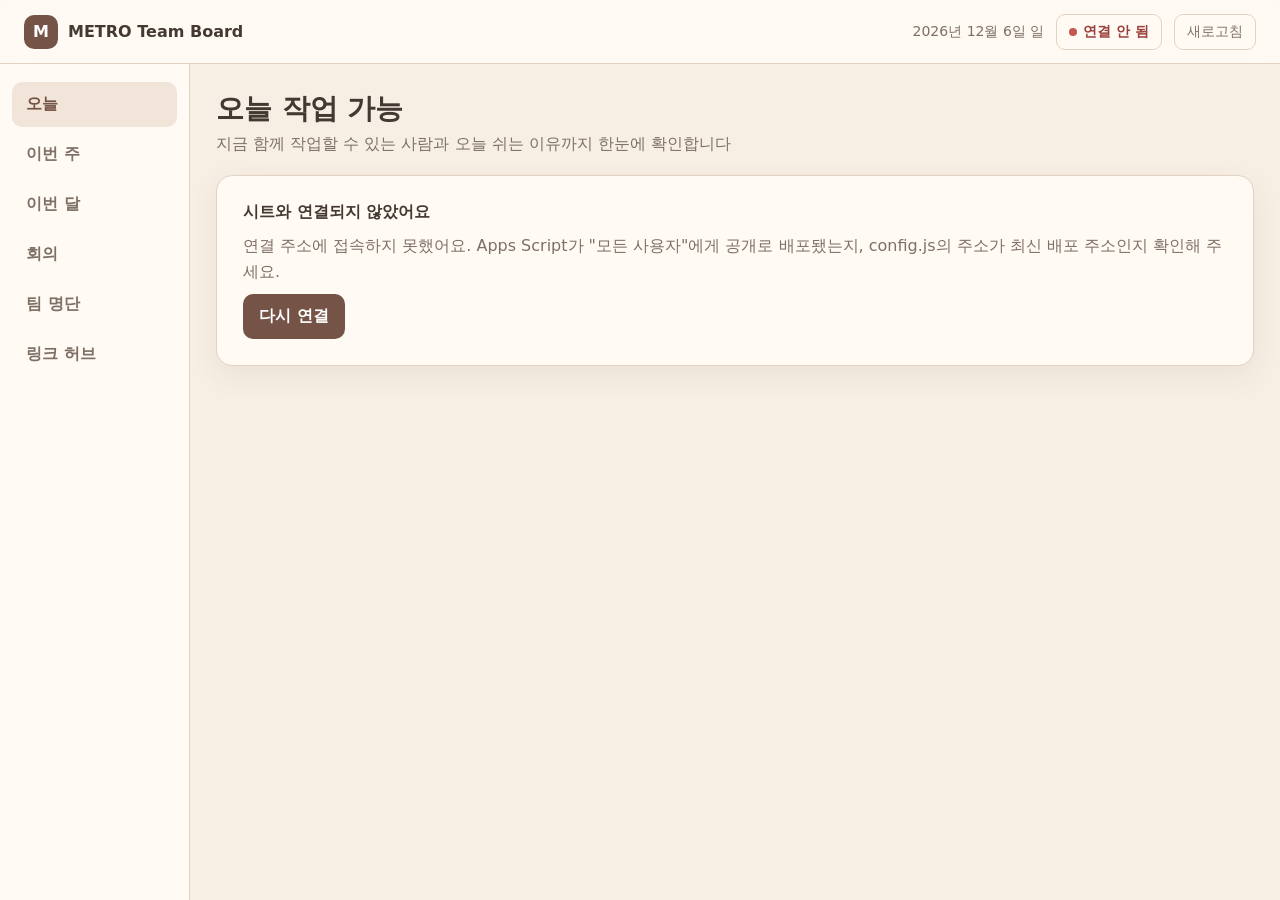
==== index.html @ c2578de4 "Add files via upload" ====
<!doctype html>
<!-- METRO Team Board — 이 파일 하나로 홈페이지 전체가 돌아가요. 업데이트할 때는 이 파일만 바꾸면 돼요. -->
<html lang="ko">
<head>
  <meta charset="utf-8">
  <meta name="viewport" content="width=device-width,initial-scale=1,viewport-fit=cover">
  <meta name="theme-color" content="#f7efe4">
  <title>METRO Team Board</title>
  <meta name="description" content="METRO 팀 작업 가능 시간과 회의를 한곳에서 확인합니다.">
  <link rel="icon" type="image/svg+xml" href="data:image/svg+xml,%3Csvg xmlns='http://www.w3.org/2000/svg' viewBox='0 0 32 32'%3E%3Crect width='32' height='32' rx='9' fill='%23755447'/%3E%3Cpath d='M8 23V9l8 8 8-8v14' fill='none' stroke='white' stroke-width='3' stroke-linecap='round' stroke-linejoin='round'/%3E%3C/svg%3E">
  <!-- ▼ 설정: 연결 주소나 폼 주소가 바뀔 때만 여기를 고치세요 ▼ -->
  <script>
  window.METRO_CONFIG = {
    // 기본 연결: 명단·근무시간을 보내주는 기존 Apps Script 웹 앱 주소 (/exec로 끝나요)
    API_URL: "https://script.google.com/macros/s/AKfycbwywkuWFYE4OBATUIvvlRwhrZIp6_T-QRcQhgCbdvB3i_wkRoLRYXdThMtMu9D7W8S0/exec",
    // 관리용 연결: metro-admin.gs를 새 프로젝트로 배포한 뒤 나오는 웹 앱 주소를 따옴표 안에 붙여 넣으세요.
    // 비어 있으면 휴가 일정은 시트에서 직접 읽고, 회의 수정·취소는 쓸 수 없어요.
    ADMIN_API_URL: "https://script.google.com/macros/s/AKfycby8BriZJcZ90paFSkb7iMza6OZg_25iW-leHsPv4jLrKtmxOfgJZgq6H2r89oLwIaWx/exec",
    // 관리자 시트는 링크 허브에서 관리자에게만 보여요.
    SHEET_URL: "https://docs.google.com/spreadsheets/d/1Ga7YPgjz1HQy1-el6oi8QxruGht3VpaEWPY5ig3Ukq4/edit",
    WORK_FORM_URL: "https://docs.google.com/forms/d/e/1FAIpQLScIoOoNupD-pgA72hhXg-Lz4nRpBj6dly33ygFfoBDneQ0v7g/viewform",
    LEAVE_FORM_URL: "https://docs.google.com/forms/d/e/1FAIpQLSe6T11sDoQKH7q5KqlhPFRLSgvoEIrhNppqYDP3GI3XBCIr4g/viewform",
    SLOT_MINUTES: 30
  };
  </script>
  <!-- ▲ 설정 끝 ▲ -->
  <style>
/* ── 기본 디자인 ── */
:root{--bg:#f7efe4;--paper:#fffaf4;--paper2:#f1e5d9;--ink:#443932;--muted:#7f7066;--line:#e3d2c2;--brand:#755447;--brand2:#a46f57;--green:#d7ebce;--green-ink:#436341;--wine:#aa7580;--orange:#f2d9c7;--purple:#ece5f4;--shadow:0 10px 30px rgba(80,56,42,.07)}*{box-sizing:border-box}html{background:var(--bg);color:var(--ink);font-family:Pretendard,"Noto Sans KR",system-ui,sans-serif;font-size:16px}body{margin:0;background:var(--bg)}button,input,select,textarea{font:inherit;color:inherit}.app{min-height:100vh;display:grid;grid-template:64px 1fr/190px 1fr}.topbar{position:sticky;top:0;z-index:30;grid-column:1/-1;display:flex;align-items:center;justify-content:space-between;padding:0 24px;background:rgba(255,250,244,.94);border-bottom:1px solid var(--line);backdrop-filter:blur(12px)}.brand{display:flex;align-items:center;gap:10px;color:var(--ink);font-weight:900;text-decoration:none}.brand-mark{display:grid;place-items:center;width:34px;height:34px;border-radius:10px;background:var(--brand);color:#fff}.sync{display:flex;align-items:center;gap:12px;color:var(--muted);font-size:.875rem}.sync button,.ghost{padding:8px 12px;border:1px solid var(--line);border-radius:9px;background:var(--paper);cursor:pointer}.sidebar{position:sticky;top:64px;height:calc(100vh - 64px);padding:18px 12px;border-right:1px solid var(--line);background:var(--paper)}nav{display:grid;gap:5px}nav a{padding:12px 14px;border-radius:10px;color:var(--muted);font-weight:750;text-decoration:none}nav a:hover,nav a.active{background:var(--paper2);color:var(--brand)}main{min-width:0;padding:26px}.view{max-width:1320px;margin:auto}.page-head{display:flex;align-items:end;justify-content:space-between;gap:16px;margin-bottom:20px}.page-head h1{margin:0;font-size:1.75rem}.page-head p{margin:6px 0 0;color:var(--muted)}.notice{max-width:1320px;margin:0 auto 16px;padding:12px 14px;border:1px solid #d9b8a5;border-radius:10px;background:#fff0e7}.card{border:1px solid var(--line);border-radius:16px;background:var(--paper);box-shadow:var(--shadow)}.section{margin-bottom:20px}.section-title{margin:0 0 11px;font-size:1.05rem}.empty{padding:30px;text-align:center;color:var(--muted)}.stats{display:grid;grid-template-columns:repeat(4,1fr);gap:10px;margin-bottom:18px}.stat{padding:16px}.stat b{display:block;font-size:1.6rem}.stat span{color:var(--muted);font-size:.8rem}.scroll{overflow:auto;border-radius:16px}.timeline{min-width:960px}.tl-head,.tl-row{display:grid;grid-template-columns:150px 1fr}.tl-head{border-bottom:1px solid var(--line)}.tl-name{position:sticky;left:0;z-index:3;padding:12px;background:var(--paper);border-right:1px solid var(--line)}.tl-row{min-height:58px;border-bottom:1px solid var(--line)}.tl-hours,.tl-track{position:relative;background:repeating-linear-gradient(to right,transparent 0,transparent calc(4.1667% - 1px),var(--line) calc(4.1667% - 1px),var(--line) 4.1667%)}.tl-hours{height:52px}.hour{position:absolute;bottom:8px;transform:translateX(-50%);font-size:.7rem;color:var(--muted)}.bar{position:absolute;top:12px;height:32px;left:var(--l);width:var(--w);min-width:30px;padding:7px 9px;border-radius:8px;background:var(--green);color:var(--green-ink);font-size:.75rem;font-weight:800;white-space:nowrap;overflow:hidden}.now-line{position:absolute;z-index:2;top:0;bottom:0;left:var(--now);width:2px;background:var(--wine)}.now-label{position:absolute;z-index:3;top:3px;left:var(--now);transform:translateX(-50%);padding:3px 6px;border-radius:99px;background:#f2e1e4;color:#85505b;font-size:.7rem;font-weight:900}.on{display:inline-flex;margin-left:6px;padding:2px 5px;border-radius:99px;background:#dff3e8;color:#17674d;font-size:.65rem}.week-grid{min-width:1000px;width:100%;border-collapse:separate;border-spacing:0}.week-grid th,.week-grid td{padding:11px;border-right:1px solid var(--line);border-bottom:1px solid var(--line);text-align:center}.week-grid th:first-child,.week-grid td:first-child{position:sticky;left:0;z-index:2;background:var(--paper);text-align:left}.pill{display:block;margin:3px;padding:5px;border-radius:6px;background:var(--green);font-size:.75rem}.pill.leave{background:#f4ddbd}.pill.off{background:#eee8e3;color:var(--muted)}.calendar{display:grid;grid-template-columns:repeat(7,1fr);gap:6px;padding:12px}.dow{text-align:center;color:var(--muted);font-size:.75rem;font-weight:800}.day{min-height:104px;padding:8px;border:1px solid var(--line);border-radius:10px;background:#fffdf9}.day.blank{border-color:transparent;background:transparent}.day.today{border:2px solid var(--wine)}.day-num{font-size:.78rem;font-weight:850}.event{display:block;margin-top:4px;padding:4px 6px;border-radius:5px;background:var(--paper2);font-size:.68rem;font-weight:800;white-space:nowrap;overflow:hidden;text-overflow:ellipsis}.event.meeting{background:#e8dce0;color:#714954}.event.leave{background:#f6dfcb;color:#8c542f}.meet-layout{display:grid;grid-template-columns:minmax(0,1.1fr) minmax(360px,.9fr);gap:18px}.form-card{padding:18px}.form-grid{display:grid;grid-template-columns:1fr 1fr;gap:13px}.field{display:grid;gap:6px}.field.full{grid-column:1/-1}.field label,.label{font-size:.82rem;font-weight:800}.field input,.field select,.field textarea{width:100%;padding:11px;border:1px solid var(--line);border-radius:9px;background:#fff}.member-picker{display:flex;flex-wrap:wrap;gap:7px;padding:10px;border:1px solid var(--line);border-radius:10px;max-height:190px;overflow:auto}.member-check{display:flex;align-items:center;gap:6px;padding:7px 9px;border-radius:8px;background:var(--paper2);font-size:.8rem}.primary{padding:12px 16px;border:0;border-radius:10px;background:var(--brand);color:#fff;font-weight:850;cursor:pointer}.primary:disabled{opacity:.45;cursor:not-allowed}.candidate-list{display:grid;gap:9px;margin-top:14px}.candidate{display:grid;grid-template-columns:1fr auto;gap:10px;padding:13px;border:1px solid var(--line);border-radius:12px;background:#fff}.candidate strong{display:block}.candidate small{display:block;margin-top:4px;color:var(--muted)}.calendar-card{padding:4px}.confirmed{display:grid;gap:9px;margin-top:14px}.confirmed-item{padding:12px;border:1px solid var(--line);border-radius:10px;background:#fff}.notice-copy{margin-top:16px;padding:14px;border:1px solid #d7c2b3;border-radius:12px;background:#fff7f0}.notice-copy textarea{width:100%;min-height:132px;margin:8px 0;padding:10px;border:1px solid var(--line);border-radius:8px;background:#fff;resize:vertical}.team-groups{display:grid;grid-template-columns:repeat(4,1fr);gap:12px}.team-group{padding:14px}.person{display:flex;justify-content:space-between;gap:8px;padding:9px 0;border-bottom:1px solid var(--line)}.person:last-child{border:0}.person small{color:var(--muted)}.links{display:grid;grid-template-columns:repeat(2,1fr);gap:12px}.link-card{padding:18px;color:var(--ink);text-decoration:none}.link-card span{display:block;margin-top:6px;color:var(--muted);font-size:.82rem}@media(max-width:900px){.app{grid-template:58px 1fr 64px/1fr}.topbar{padding:0 14px}.sidebar{position:fixed;z-index:40;left:0;right:0;top:auto;bottom:0;height:64px;padding:5px 7px;border:1px solid var(--line);background:var(--paper)}nav{grid-template-columns:repeat(6,1fr);gap:2px}nav a{padding:9px 2px;text-align:center;font-size:.68rem}main{padding:18px 14px 82px}.meet-layout{grid-template-columns:1fr}.team-groups{grid-template-columns:1fr 1fr}.stats{grid-template-columns:1fr 1fr}.links{grid-template-columns:1fr}.day{min-height:74px;padding:5px}.event{font-size:.58rem}.sync #todayLabel{display:none}}@media(max-width:560px){.brand{font-size:.9rem}.form-grid{grid-template-columns:1fr}.field.full{grid-column:auto}.team-groups{grid-template-columns:1fr}.page-head h1{font-size:1.4rem}}

/* ── 수정 사항 ── */
/* styles.css 위에 덧입히는 수정 사항입니다. */

/* ── 상태 색 (범례·카드·표에서 같은 색을 써요) ── */
.lg { display: inline-block; width: 14px; height: 10px; margin-right: 6px; border-radius: 3px; vertical-align: -1px; }
.lg-work { background: var(--green); }
.lg-on { background: #9fd3b4; }
.lg-part { background: repeating-linear-gradient(135deg, #f1cfae 0 3px, #fbeee2 3px 6px); }
.lg-leave { background: #f0cda8; }
.lg-off { background: #e4ddd7; }
.lg-missing { background: #fff; border: 1.5px dashed #c98d7a; }
.lg-check { background: #d9cdea; }
.lg-long { background: #cdbcaf; }
.legend { display: flex; flex-wrap: wrap; gap: 8px 16px; margin: -6px 0 14px; color: var(--muted); font-size: .8rem; }
.legend span { display: inline-flex; align-items: center; }

/* ── 오늘: 숫자 카드와 이름 태그 ── */
.stats-3 { grid-template-columns: repeat(3, 1fr); }
.stat { min-height: 112px; }
.stat > span { display: inline-flex; align-items: center; }
.status-tags { display: flex; flex-wrap: wrap; gap: 5px; margin-top: 10px; }
.status-tags span { display: inline-flex; align-items: baseline; gap: 4px; padding: 4px 8px; border-radius: 999px; background: var(--paper2); color: var(--ink); font-size: .72rem; font-weight: 800; }
.status-tags span small { max-width: 12em; overflow: hidden; color: inherit; font-weight: 600; opacity: .8; text-overflow: ellipsis; white-space: nowrap; }
.status-tags .k-work { background: var(--green); color: var(--green-ink); }
.status-tags .k-on { background: #dff3e8; color: #17674d; }
.status-tags .k-leave { background: #f6e0c8; color: #7c4a26; }
.status-tags .k-off { background: #eee8e3; color: var(--muted); }
.status-tags .k-missing { background: #fff; color: #8b5845; box-shadow: inset 0 0 0 1.5px #d9a898; }
.status-tags .k-check { background: var(--purple); color: #5d4a78; }
.status-tags .k-long { background: #eadfd6; color: #6b5448; }
.empty-tags { color: var(--muted); font-size: .72rem; }

/* ── 오늘: 타임라인 ── */
.tl-hours, .tl-track { background: none; }
.tl-grid { position: absolute; inset: 0; pointer-events: none; }
.tl-grid i { position: absolute; top: 0; bottom: 0; width: 1px; margin-left: -.5px; background: var(--line); }
.tl-grid i.major { background: #d6c1af; }
.hour.first { transform: none; padding-left: 4px; }
.hour.last { transform: translateX(-100%); padding-right: 4px; }
.now-label { left: clamp(30px, var(--now), calc(100% - 30px)); }
.bar.leave-bar { background: repeating-linear-gradient(135deg, #f1cfae 0 5px, #fbeee2 5px 10px); color: #7c4a26; }
.tl-row.is-leave .tl-name strong { color: var(--muted); }
.tag-leave { display: inline-flex; margin-left: 6px; padding: 2px 6px; border-radius: 99px; background: #f6e0c8; color: #7c4a26; font-size: .65rem; font-weight: 800; }
.band { position: absolute; top: 12px; left: 0; right: 0; height: 32px; padding: 7px 12px; border-radius: 8px; background: repeating-linear-gradient(135deg, #f6e0c8 0 8px, #fbefe3 8px 16px); color: #7c4a26; font-size: .75rem; font-weight: 800; white-space: nowrap; overflow: hidden; text-overflow: ellipsis; }

/* ── 상단: 시트 연결 상태 (누르면 자세히) ── */
.sync-status { display: inline-flex; align-items: center; gap: 6px; white-space: nowrap; color: var(--muted); }
.sync-status::before { content: ""; width: 8px; height: 8px; border-radius: 50%; background: #c9b8aa; }
.sync-status[data-state="ok"]::before { background: #5f9a63; }
.sync-status[data-state="warn"]::before { background: #d4a23c; }
.sync-status[data-state="error"] { color: #9a3f3a; font-weight: 800; }
.sync-status[data-state="error"]::before { background: #c4574f; }

/* ── 알림 줄 ── */
.notice[data-tone="ok"] { border-color: #b9d3b0; background: #eef6ea; }
.notice[data-tone="error"] { border-color: #dcaaa0; background: #fbe9e5; color: #7a3a33; }
.placeholder { display: grid; justify-items: start; gap: 10px; padding: 26px; }
.placeholder p { margin: 0; color: var(--muted); line-height: 1.6; }

/* ── 이번 주 ── */
.week-grid th.today, .week-grid td.today { background: #fbf2e8; }
.pill.leave { background: #f0cda8; color: #6e4120; font-weight: 700; }
.pill.part { background: repeating-linear-gradient(135deg, #f6e0c8 0 5px, #fbefe3 5px 10px); color: #7c4a26; font-size: .7rem; }
.pill.part small { display: block; opacity: .85; }
.pill.off { background: #eee8e3; color: var(--muted); }
.pill.missing { background: #fff; color: #8b5845; box-shadow: inset 0 0 0 1.5px #d9a898; }
.pill.check { background: var(--purple); color: #5d4a78; }
.pill.long { background: #eadfd6; color: #6b5448; font-weight: 700; }
.pill.long.wide { display: inline-block; padding: 6px 14px; }
.long-row td { background: #faf6f2; }
.long-row td:first-child { background: #faf6f2; }

/* ── 달력 ── */
.calendar { grid-template-columns: repeat(7, minmax(0, 1fr)); }
.day { min-width: 0; }
.event small { font-weight: 600; opacity: .8; }
.event.long { background: #eadfd6; color: #6b5448; }
.long-strip { display: flex; flex-wrap: wrap; align-items: center; gap: 6px 14px; margin: 12px 12px 0; padding: 9px 12px; border-radius: 10px; background: #f6efe9; color: #6b5448; font-size: .82rem; }
.long-strip b { font-weight: 850; }
.event.leave.part { background: repeating-linear-gradient(135deg, #f6e0c8 0 5px, #fbefe3 5px 10px); }
button.event { width: 100%; border: 0; font-family: inherit; text-align: left; cursor: pointer; }
button.event.meeting:hover { background: #dccbd1; }
.month-nav { display: flex; gap: 6px; align-items: center; }
.month-nav .ghost { min-width: 40px; font-weight: 800; }
.cal-title { padding: 14px 14px 0; margin: 0; align-items: center; }
.cal-title h2 { margin: 0; font-size: 1.05rem; }

/* ── 회의: 한 줄에 하나씩 ── */
.meet-stack { display: grid; gap: 16px; }
.meet-grid { display: grid; grid-template-columns: repeat(12, minmax(0, 1fr)); gap: 12px 14px; }
.span-2 { grid-column: span 2; }
.span-6 { grid-column: span 6; }
.span-12 { grid-column: 1 / -1; }
.form-actions { display: flex; justify-content: flex-end; gap: 8px; }
.field select { width: 100%; padding: 11px; border: 1px solid var(--line); border-radius: 9px; background: #fff; }

/* 참여 인원 드롭다운 */
.picker { position: relative; }
.picker > summary { display: flex; align-items: center; justify-content: space-between; padding: 11px 12px; border: 1px solid var(--line); border-radius: 9px; background: #fff; font-weight: 700; cursor: pointer; list-style: none; }
.picker > summary::-webkit-details-marker { display: none; }
.picker[open] > summary { border-color: var(--brand2); }
.picker[open] > summary i { transform: rotate(180deg); }
.picker-panel { position: absolute; z-index: 25; top: calc(100% + 6px); left: 0; right: 0; max-height: 380px; overflow: auto; padding: 12px; border: 1px solid var(--line); border-radius: 12px; background: var(--paper); box-shadow: 0 18px 40px rgba(80, 56, 42, .18); }
.picker-actions { display: flex; flex-wrap: wrap; gap: 6px; margin-bottom: 10px; padding-bottom: 10px; border-bottom: 1px solid var(--line); }
.picker-actions .ghost { padding: 6px 10px; font-size: .8rem; font-weight: 800; }
.picker-actions .team-btn { color: var(--muted); font-weight: 700; }
.picker fieldset { display: flex; flex-wrap: wrap; gap: 6px; margin: 0 0 10px; padding: 0; border: 0; }
.picker input[type="checkbox"] { width: auto; margin: 0; padding: 0; accent-color: var(--brand); }
.picker .member-check { white-space: nowrap; cursor: pointer; }
.picker legend { float: left; width: 100%; margin-bottom: 4px; padding: 0; color: var(--muted); font-size: .75rem; font-weight: 800; }
.chips { display: flex; flex-wrap: wrap; gap: 6px; }
.chip { display: inline-flex; align-items: center; gap: 2px; padding: 4px 4px 4px 10px; border-radius: 999px; background: var(--green); color: var(--green-ink); font-size: .8rem; font-weight: 800; }
.chip button { padding: 0 5px; border: 0; background: none; color: inherit; font-size: 1rem; line-height: 1; cursor: pointer; }

/* 후보 시간 */
.candidate-wrap .candidate-list { grid-template-columns: repeat(2, minmax(0, 1fr)); align-items: start; margin-top: 0; }
.candidate .primary:disabled { opacity: .6; }

/* 후보 시간: 되는 사람 / 안 되는 사람 / 확인 필요 */
.cand-top { display: flex; flex-wrap: wrap; align-items: center; justify-content: space-between; gap: 8px 16px; }
.cand-top .section-title { margin: 0; }
.cand-top .section-title small { color: var(--muted); font-weight: 600; }
.cand-hint { margin: 4px 0 12px; color: var(--muted); font-size: .8rem; }
.notify-opt { display: inline-flex; align-items: center; gap: 7px; padding: 7px 12px; border: 1px solid var(--line); border-radius: 999px; background: #fff; font-size: .84rem; font-weight: 700; cursor: pointer; }
.notify-opt input { width: auto; margin: 0; padding: 0; accent-color: var(--brand); }
.candidate.cand-v2 { display: block; padding: 14px 16px; }
.cand-head { display: flex; align-items: center; justify-content: space-between; gap: 12px; margin-bottom: 10px; }
.cand-head strong { display: block; font-size: 1rem; }
.cand-sum { display: block; margin-top: 2px; color: var(--muted); font-size: .8rem; }
.cand-sum b { color: var(--ink); }
.cand-sum b.all-ok { color: #3d6b40; }
.cand-rows { display: grid; gap: 6px; }
.cand-row { display: grid; grid-template-columns: 78px 1fr; align-items: start; gap: 8px; }
.cand-label { padding: 4px 0; font-size: .75rem; font-weight: 850; }
.cand-label.ok { color: #3d6b40; }
.cand-label.no { color: #9a3f3a; }
.cand-label.unknown { color: #8b5845; }
.cand-chips { display: flex; flex-wrap: wrap; gap: 5px; }
.cand-chips span { display: inline-flex; align-items: baseline; gap: 4px; padding: 4px 9px; border-radius: 999px; font-size: .78rem; font-weight: 800; }
.cand-chips span small { font-size: .68rem; font-weight: 600; opacity: .85; }
.cand-chips .ok { background: var(--green); color: var(--green-ink); }
.cand-chips .no { background: #f3e6e3; color: #8a3d36; }
.cand-chips .no.leave { background: #f6e0c8; color: #7c4a26; }
.cand-chips .unknown { background: #fff; color: #8b5845; box-shadow: inset 0 0 0 1.5px #d9a898; }
.more-cand { display: block; width: 100%; margin-top: 10px; padding: 11px; font-weight: 800; }

/* 캘린더 + 이번 달 회의 목록 */
.meet-cal { padding: 4px; }
.meet-cal-body { display: grid; grid-template-columns: minmax(0, 1fr) 320px; }
.month-meetings { display: grid; align-content: start; gap: 8px; padding: 12px; border-left: 1px solid var(--line); }
.month-meetings h3 { margin: 2px 0 4px; font-size: .95rem; }
.month-meetings h3 small { color: var(--muted); font-weight: 600; }
.meeting-item { display: grid; gap: 3px; padding: 11px 12px; border: 1px solid var(--line); border-radius: 10px; background: #fff; color: var(--ink); font: inherit; text-align: left; cursor: pointer; }
.meeting-item:hover { border-color: var(--brand2); }
.meeting-item.past { opacity: .6; }
.meeting-item small { color: var(--muted); }
.mi-date { color: #714954; font-size: .75rem; font-weight: 800; }

/* ── 창(회의 상세·연결 상태·비밀번호) ── */
.sheet-dialog { width: min(600px, calc(100vw - 24px)); max-height: calc(100vh - 32px); padding: 0; border: 1px solid var(--line); border-radius: 18px; background: var(--paper); color: var(--ink); box-shadow: 0 30px 70px rgba(60, 40, 30, .25); }
.sheet-dialog::backdrop { background: rgba(58, 44, 36, .38); }
.pass-dialog { width: min(380px, calc(100vw - 24px)); }
.dlg-head { display: flex; align-items: flex-start; justify-content: space-between; gap: 12px; padding: 18px 20px 10px; }
.dlg-head h2 { margin: 0; font-size: 1.2rem; }
.dlg-head p { margin: 4px 0 0; color: var(--muted); font-size: .85rem; }
.dlg-x { flex: none; width: 32px; height: 32px; border: 0; border-radius: 50%; background: var(--paper2); color: var(--muted); font-size: 1.1rem; cursor: pointer; }
.dlg-body { display: grid; gap: 10px; padding: 6px 20px 14px; }
.dlg-body textarea { width: 100%; min-height: 170px; padding: 12px; border: 1px solid var(--line); border-radius: 10px; background: #fff; line-height: 1.55; resize: vertical; }
.dlg-foot { display: flex; align-items: center; gap: 8px; padding: 12px 20px 18px; border-top: 1px solid var(--line); }
.grow { flex: 1; }
.dlg-ok { margin: 0; padding: 10px 12px; border-radius: 10px; background: #eef6ea; color: #3d5c3a; font-size: .88rem; }
.dlg-error { margin: 0 20px 10px; padding: 10px 12px; border-radius: 10px; background: #fbe9e5; color: #7a3a33; font-size: .88rem; }
.dlg-hint { margin: 0 20px 16px; color: var(--muted); font-size: .8rem; line-height: 1.5; }
.dlg-warn { margin: 0; padding: 10px 12px; border-radius: 10px; background: #fff0e7; color: #7a4a2e; font-size: .85rem; }
.meet-cal button.event.meeting[data-drag] { cursor: grab; touch-action: pan-y; -webkit-user-select: none; user-select: none; -webkit-touch-callout: none; }
.event.meeting.dragging { opacity: .35; }
.drag-ghost { position: fixed; left: 0; top: 0; z-index: 1000; margin: 0; pointer-events: none; box-shadow: 0 8px 20px rgba(60, 40, 30, .25); transform-origin: 0 0; rotate: 2deg; }
body.is-dragging, body.is-dragging * { cursor: grabbing !important; user-select: none; }
.meet-cal .day.drop-target { outline: 2px dashed var(--brand2); outline-offset: -2px; background: #fbeee6; }
.reg-tag { display: inline-block; margin-right: 4px; padding: 0 5px; border-radius: 4px; background: #755447; color: #fff; font-size: .9em; font-weight: 800; line-height: 1.5; vertical-align: 1px; }
.reg-tag.big { font-size: .7rem; padding: 2px 7px; margin-right: 8px; vertical-align: 3px; }
.event.meeting.regular { background: #eadfd6; color: #5b3f33; box-shadow: inset 3px 0 0 #755447; }
.att-tag { color: #3d5c3a; font-weight: 700; }
.regular-opt { display: flex; align-items: center; gap: 6px; flex-wrap: wrap; }
.regular-opt small { color: var(--muted); }
.attend { display: grid; gap: 8px; margin-top: 6px; padding: 12px; border: 1px solid var(--line); border-radius: 12px; background: #fffdf9; }
.att-head { display: flex; align-items: center; justify-content: space-between; gap: 8px; }
.att-head h3 { margin: 0; font-size: .95rem; }
.att-state { padding: 2px 8px; border-radius: 99px; background: var(--paper2); color: var(--muted); font-size: .75rem; font-weight: 700; }
.att-state.done { background: #eef6ea; color: #3d5c3a; }
.att-help { margin: 0; color: var(--muted); font-size: .8rem; }
.att-list { display: flex; flex-wrap: wrap; gap: 6px; }
.att-list .member-check { cursor: pointer; }
.att-list .member-check:has(input:checked) { background: #dcebd6; color: #2f4f2c; }
.att-more summary { cursor: pointer; color: var(--brand2); font-size: .8rem; font-weight: 700; margin-bottom: 6px; }
.att-foot { display: flex; align-items: center; gap: 6px; flex-wrap: wrap; }
.att-count { color: var(--muted); font-size: .8rem; }
.dlg-hint.in { margin: 0; }
.notice-head { display: flex; align-items: center; justify-content: space-between; gap: 8px; }
.notice-sub { color: var(--muted); font-weight: 500; }
.text-btn { padding: 2px 4px; border: 0; background: none; color: var(--brand2); font-size: .8rem; font-weight: 700; text-decoration: underline; cursor: pointer; }
.text-btn[hidden] { display: none; }
#dlgNotice:focus { outline: 2px solid var(--brand2); outline-offset: 1px; }
.dlg-tools { display: flex; flex-wrap: wrap; align-items: center; gap: 8px; }
.tool-btn { display: inline-flex; align-items: center; color: var(--ink); font-size: .85rem; font-weight: 700; text-decoration: none; }
.sheet-dialog .notify-opt { justify-self: start; }
.sheet-dialog .dlg-foot { justify-content: flex-start; }
.dlg-info { display: grid; gap: 6px; margin: 0; }
.dlg-info div { display: grid; grid-template-columns: 72px 1fr; gap: 8px; }
.dlg-info dt { color: var(--muted); font-size: .82rem; }
.dlg-info dd { margin: 0; font-size: .9rem; }
.sheet-dialog .picker-panel { position: static; margin-top: 6px; max-height: 260px; box-shadow: none; }
.ghost.danger { border-color: #e2b9b1; color: #9a3f3a; }
.text-danger { padding: 6px 4px; border: 0; background: none; color: #9a3f3a; font-size: .82rem; font-weight: 700; text-decoration: underline; cursor: pointer; }
.text-danger:disabled { opacity: .4; cursor: not-allowed; }
.ghost:disabled { opacity: .45; cursor: not-allowed; }
#passInput { width: 100%; padding: 12px; border: 1px solid var(--line); border-radius: 10px; background: #fff; font-size: 1rem; }

/* 연결 상태 창 */
.src-list { display: grid; gap: 8px; margin: 0; }
.src-list div { display: grid; grid-template-columns: 170px 1fr; gap: 10px; padding: 10px 12px; border: 1px solid var(--line); border-radius: 10px; background: #fff; }
.src-list dt { font-weight: 800; font-size: .88rem; }
.src-list dt small { display: block; color: var(--muted); font-weight: 600; }
.src-list dd { margin: 0; font-size: .88rem; line-height: 1.5; }
.src-list dd[data-state="ok"] { color: #3d6b40; font-weight: 800; }
.src-list dd[data-state="error"] { color: #9a3f3a; }
.src-list dd[data-state="off"], .src-list dd[data-state="empty"] { color: var(--muted); }
.diag-grid { display: grid; grid-template-columns: repeat(5, minmax(0, 1fr)); gap: 8px; margin: 0; }
.diag-grid div { padding: 10px; border: 1px solid var(--line); border-radius: 10px; background: #fff; }
.diag-grid dt { color: var(--muted); font-size: .7rem; }
.diag-grid dd { margin: 3px 0 0; font-weight: 850; }
.diag-warn { margin: 0; padding: 10px 12px; border-radius: 10px; background: #fff0e7; font-size: .85rem; line-height: 1.55; }
.diag-note { margin: 0; color: var(--muted); font-size: .82rem; line-height: 1.55; }

/* ── 팀 명단 ── */
b.missing, b.until { display: inline-block; margin-right: 3px; padding: 2px 5px; border-radius: 999px; font-size: .65rem; }
b.missing { background: #fff; color: #8b5845; box-shadow: inset 0 0 0 1.2px #d9a898; }
b.until { background: var(--paper2); color: var(--muted); }
.team-group .section-title small { color: var(--muted); font-size: .8rem; font-weight: 600; }
.person .lp-name { display: flex; justify-content: space-between; gap: 8px; }
.person.long-person { display: grid; gap: 5px; }
.long-info { display: flex; flex-wrap: wrap; gap: 3px 8px; padding: 6px 8px; border-radius: 8px; background: #f6efe9; color: #6b5448; font-size: .75rem; }
.long-info b { font-weight: 850; }
.long-info .li-why { font-weight: 800; }
.long-info .li-left { padding: 0 6px; border-radius: 999px; background: #eadfd6; font-weight: 800; }
.long-info.soon { background: #fff; box-shadow: inset 0 0 0 1.5px #e3d6cb; }
.status-tags .k-soon { background: #fff; color: #6b5448; box-shadow: inset 0 0 0 1.5px #d8c8bb; }
.soon-tags { align-items: center; margin-top: 8px; padding-top: 8px; border-top: 1px dashed var(--line); }
.soon-tags em { color: var(--muted); font-size: .7rem; font-style: normal; font-weight: 800; }
.unlock-card { display: grid; gap: 12px; width: min(420px, 100%); margin: 60px auto; padding: 24px; }
.unlock-card p { margin: 0; color: var(--muted); }
.unlock-card input { width: 100%; padding: 11px; border: 1px solid var(--line); border-radius: 9px; background: #fff; }

/* 디스코드 자동 공지 설정 */
.discord-card { display: grid; gap: 10px; margin-top: 16px; padding: 18px; }
.dc-head { display: flex; align-items: center; gap: 10px; }
.dc-head .section-title { margin: 0; }
.dc-state { padding: 3px 10px; border-radius: 999px; background: #eee8e3; color: var(--muted); font-size: .75rem; font-weight: 800; }
.dc-state.on { background: #dff3e8; color: #17674d; }
.discord-card p { margin: 0; color: var(--muted); font-size: .88rem; line-height: 1.6; }
.dc-row { display: flex; flex-wrap: wrap; gap: 8px; }
.dc-row input { flex: 1 1 320px; min-width: 0; padding: 11px; border: 1px solid var(--line); border-radius: 9px; background: #fff; }
.dc-note { color: var(--muted); font-size: .75rem; }

/* ── 링크 허브 ── */
.link-card { position: relative; }
.link-tag { position: absolute; top: 12px; right: 12px; padding: 2px 8px; border-radius: 999px; background: var(--paper2); color: var(--muted); font-size: .7rem; font-style: normal; }
.custom-link { padding: 0; }
.custom-link a { display: block; padding: 18px 118px 18px 18px; color: var(--ink); text-decoration: none; }
.link-tools { position: absolute; top: 12px; right: 12px; display: flex; gap: 6px; }
.link-btn { padding: 4px 10px; border: 1px solid var(--line); border-radius: 999px; background: #fff; color: var(--ink); font-size: .75rem; font-weight: 800; cursor: pointer; }
.link-btn.danger { border-color: #e2b9b1; color: #9a3f3a; }
.link-form { margin-bottom: 14px; padding: 16px; }
.links-empty { margin: 14px 2px; color: var(--muted); font-size: .88rem; }


/* ── 회의: 겹치는 시간 표 ── */
.meet-stack > * { min-width: 0; }
.ov-card { padding: 16px; }
.ov-top { display: flex; flex-wrap: wrap; align-items: center; justify-content: space-between; gap: 8px 16px; }
.ov-top .section-title { margin: 0; }
.ov-top .section-title small { color: var(--muted); font-weight: 600; }
.ov-sum { margin: 10px 0 4px; font-size: .88rem; font-weight: 800; }
.ov-sum.none { color: var(--muted); font-weight: 700; }
.ov-runs { display: flex; flex-wrap: wrap; gap: 6px; margin: 6px 0 12px; }
.ov-run { padding: 6px 11px; border: 1px solid #b9d3b0; border-radius: 999px; background: #eef6ea; color: #3d5c3a; font-size: .8rem; font-weight: 800; cursor: pointer; }
.ov-run.part { border-color: var(--line); background: var(--paper2); color: var(--ink); }
.ov-run.sel { background: #436341; border-color: #436341; color: #fff; }
.ov-more { align-self: center; color: var(--muted); font-size: .78rem; }
.ov-detail { margin-bottom: 12px; padding: 12px 14px; border: 1px solid var(--line); border-radius: 12px; background: #fff; }
.ov-detail.hint { color: var(--muted); font-size: .85rem; }
.ov-detail .cand-head { margin-bottom: 8px; }
.ov-detail .dlg-warn { margin-top: 8px; }
.ov-scroll { overflow: auto; max-height: 640px; border: 1px solid var(--line); border-radius: 12px; background: #fff; }
.ov-grid { display: grid; grid-template-columns: 54px repeat(var(--n), minmax(42px, 1fr)); min-width: calc(54px + var(--n) * 42px); }
.ov-corner, .ov-day { position: sticky; top: 0; z-index: 3; padding: 7px 2px; border-bottom: 1px solid var(--line); background: var(--paper); color: var(--muted); font-size: .72rem; font-weight: 800; line-height: 1.3; text-align: center; }
.ov-corner { left: 0; z-index: 4; }
.ov-day.we { color: #8a5a64; }
.ov-day.today { background: #f7e7e9; color: #85505b; }
.ov-time { position: sticky; left: 0; z-index: 2; height: 20px; padding-right: 7px; border-right: 1px solid var(--line); background: var(--paper); color: var(--muted); font-size: .68rem; line-height: 20px; text-align: right; }
.ov-cell { height: 20px; padding: 0; border: 0; border-right: 1px solid #f1e6db; border-bottom: 1px solid #f1e6db; background: #fff; color: #436341; font: inherit; font-size: .64rem; font-weight: 850; line-height: 20px; cursor: pointer; }
.ov-cell.hr, .ov-time.hr { border-bottom-color: var(--line); }
.ov-cell.l1 { background: #eef6e9; }
.ov-cell.l2 { background: #d7ebce; }
.ov-cell.l3 { background: #a9d19a; color: #2f4a2d; }
.ov-cell.all { background: #436341; color: #fff; }
.ov-cell.meet { box-shadow: inset 4px 0 0 #d48a98; }
.ov-cell:hover { outline: 1.5px solid var(--brand2); outline-offset: -1.5px; }
.ov-cell.sel { outline: 2px solid var(--brand); outline-offset: -2px; }
.lg-ov1 { background: #eef6e9; box-shadow: inset 0 0 0 1px #d7e6cf; }
.lg-ov2 { background: #a9d19a; }
.lg-ovall { background: #436341; }
.lg-ovmeet { background: #fff; box-shadow: inset 4px 0 0 #d48a98, inset 0 0 0 1px var(--line); }
.ov-legend { margin: 4px 0 10px; }

/* 키보드로 이동할 때 위치가 보이게 */
a:focus-visible, button:focus-visible, input:focus-visible, select:focus-visible, summary:focus-visible { outline: 2px solid var(--brand2); outline-offset: 2px; }

@media (max-width: 1100px) {
  .span-2 { grid-column: span 4; }
  .meet-cal-body { grid-template-columns: 1fr; }
  .month-meetings { border-top: 1px solid var(--line); border-left: 0; }
}
@media (max-width: 900px) {
  .stats-3 { grid-template-columns: 1fr 1fr; }
  .candidate-wrap .candidate-list { grid-template-columns: 1fr; }
  .diag-grid { grid-template-columns: repeat(3, minmax(0, 1fr)); }
}
@media (max-width: 700px) {
  .span-6 { grid-column: 1 / -1; }
  .span-2 { grid-column: span 6; }
  .src-list div { grid-template-columns: 1fr; gap: 4px; }
}
@media (max-width: 560px) {
  .cand-row { grid-template-columns: 1fr; gap: 3px; }
  .cand-head { align-items: flex-start; }
  .sync-word { display: none; }
  .brand { font-size: .85rem; white-space: nowrap; }
  .sync { gap: 6px; }
  .sync button { padding: 7px 9px; white-space: nowrap; }
  .month-nav .ghost { min-width: 34px; padding: 7px 9px; }
  .dlg-foot { flex-wrap: wrap; }
}
  </style>
</head>
<body>
  <div class="app">
    <header class="topbar">
      <a class="brand" href="#today" aria-label="오늘 화면"><span class="brand-mark">M</span><span>METRO Team Board</span></a>
      <div class="sync"><span id="todayLabel"></span><button id="syncStatus" class="sync-status" type="button" data-state="loading" aria-live="polite"><span class="sync-word">불러오는 중</span></button><button id="refreshBtn" type="button">새로고침</button></div>
    </header>
    <aside class="sidebar">
      <nav id="nav" aria-label="주요 메뉴">
        <a href="#today" data-view="today">오늘</a><a href="#week" data-view="week">이번 주</a><a href="#month" data-view="month">이번 달</a><a href="#meet" data-view="meet">회의</a><a href="#team" data-view="team">팀 명단</a><a href="#links" data-view="links">링크 허브</a>
      </nav>
    </aside>
    <main id="main">
      <div id="notice" class="notice" hidden></div>
      <section id="today" class="view"></section>
      <section id="week" class="view" hidden></section>
      <section id="month" class="view" hidden></section>
      <section id="meet" class="view" hidden></section>
      <section id="team" class="view" hidden></section>
      <section id="links" class="view" hidden></section>
    </main>
  </div>

  <!-- 회의를 누르면 열리는 창: 공지문 다시 보기 · 수정 · 취소 -->
  <dialog id="meetingDialog" class="sheet-dialog" aria-label="회의 상세"></dialog>
  <!-- 오른쪽 위 연결 표시를 누르면 열리는 창 -->
  <dialog id="diagDialog" class="sheet-dialog" aria-label="시트 연결 상태"></dialog>
  <!-- 관리 비밀번호 입력 창 (입력한 글자가 가려져요) -->
  <dialog id="passDialog" class="sheet-dialog pass-dialog" aria-label="관리 비밀번호">
    <form id="passForm">
      <div class="dlg-head"><div><h2>관리 비밀번호</h2><p id="passMsg"></p></div></div>
      <div class="dlg-body"><input id="passInput" type="password" autocomplete="current-password" required aria-label="관리 비밀번호"></div>
      <div class="dlg-foot"><button type="button" class="ghost" data-pass-cancel>취소</button><span class="grow"></span><button type="submit" class="primary">확인</button></div>
    </form>
  </dialog>

  <script>
/* METRO Team Board
 * 시트에서 받은 데이터를 화면에 그리는 파일입니다.
 *  - 기본 연결(config.js의 API_URL): 명단·근무시간을 보내주는 기존 Apps Script
 *  - 관리용 연결(config.js의 ADMIN_API_URL): 휴가 일정 읽기, 회의 확정·수정·취소, 링크 추가·삭제 (metro-admin.gs)
 * 날짜·시간 형식이 조금 달라도 알아서 맞춰 읽도록 만들어져 있어요.
 */
(() => {
  'use strict';

  const VERSION = '2026-09-23-1';
  const NEED_ADMIN_VERSION = 4;   // 이 홈페이지가 필요로 하는 관리용 코드(metro-admin.gs) 버전
  const C = window.METRO_CONFIG || {};
  const MAIN_URL = String(C.API_URL || '').trim();
  const ADMIN_URL = String(C.ADMIN_API_URL || '').trim();
  const LEAVE_TAB = '휴가일정 응답';
  const DAYS = ['일', '월', '화', '수', '목', '금', '토'];
  const EN_DAYS = ['sun', 'mon', 'tue', 'wed', 'thu', 'fri', 'sat'];
  const REFRESH_MS = 60 * 1000;   // 1분마다 시트를 다시 읽어요
  const LONG_LEAVE_DAYS = 30;     // 이 기간 이상 쉬는 일정은 '장기 OFF'로 봐요

  const $ = (s, root = document) => root.querySelector(s);
  const $$ = (s, root = document) => [...root.querySelectorAll(s)];
  const esc = v => String(v ?? '').replace(/[&<>"']/g, c => ({ '&': '&amp;', '<': '&lt;', '>': '&gt;', '"': '&quot;', "'": '&#39;' }[c]));
  const session = {
    get(k) { try { return sessionStorage.getItem(k); } catch { return null; } },
    set(k, v) { try { sessionStorage.setItem(k, v); } catch { /* 저장 불가 환경 */ } },
    del(k) { try { sessionStorage.removeItem(k); } catch { /* 저장 불가 환경 */ } },
  };

  const state = {
    raw: { main: null, admin: null, sheetLeaves: null },
    src: {
      main: { status: MAIN_URL ? 'idle' : 'off', error: '' },
      admin: { status: ADMIN_URL ? 'idle' : 'off', error: '' },
      sheet: { status: 'off', error: '' },
    },
    leaveSource: '',
    data: emptyData(),
    idx: { avail: new Map(), leaves: new Map() },
    cache: new Map(),
    hasData: false,
    loading: false,
    lastSync: null,
    syncError: '',
    renderedDay: '',
    month: monthStart(new Date()),
    meetMonth: monthStart(new Date()),
    weekStart: weekStartOf(new Date()),
    adminUnlocked: session.get('metroAdminUnlocked') === '1',
    adminPass: '',
    meetDraft: null,
    meetResult: null,
    dlg: null,
    linkFormOpen: false,
    linkEditId: '',
    linkDraft: null,
    features: {},          // 관리용 연결에서 켜진 기능 (디스코드 공지, 구글 캘린더)
    notifyDiscord: true,   // 확정·수정·취소할 때 디스코드에도 알릴지
    showAllCand: false,
    overlapOpen: false,    // 회의 화면의 '겹치는 시간 표'가 열려 있는지
    ovSel: null,           // 표에서 누른 칸 { key, s, e }
  };

  /* ───────── 날짜·시간 도우미 ───────── */

  function emptyData() { return { team: [], availability: [], leaves: [], meetings: [], links: [] }; }
  function pad(n) { return String(n).padStart(2, '0'); }
  function dateKey(d) { return `${d.getFullYear()}-${pad(d.getMonth() + 1)}-${pad(d.getDate())}`; }
  function keyToDate(k) { const m = /^(\d{4})-(\d{2})-(\d{2})$/.exec(k || ''); return m ? new Date(+m[1], +m[2] - 1, +m[3]) : null; }
  function addDays(d, n) { const x = new Date(d); x.setDate(x.getDate() + n); return x; }
  function monthStart(d) { return new Date(d.getFullYear(), d.getMonth(), 1); }
  function weekStartOf(d) { const x = new Date(d.getFullYear(), d.getMonth(), d.getDate()); return addDays(x, -x.getDay()); }
  function daysBetween(a, b) { return Math.round((keyToDate(b) - keyToDate(a)) / 864e5); }
  function minOf(d) { return d.getHours() * 60 + d.getMinutes(); }
  function fmtM(n) { return `${pad(Math.floor(n / 60))}:${pad(n % 60)}`; }
  function fmtDate(d) { return `${d.getMonth() + 1}월 ${d.getDate()}일(${DAYS[d.getDay()]})`; }
  function fmtKey(k) { const d = keyToDate(k); return d ? `${d.getFullYear()}. ${d.getMonth() + 1}. ${d.getDate()}` : k; }
  function fmtShort(k) { const d = keyToDate(k); return d ? `${d.getMonth() + 1}/${d.getDate()}` : k; }
  function clock(d) { return `${pad(d.getHours())}:${pad(d.getMinutes())}:${pad(d.getSeconds())}`; }
  function hhmm(d) { return `${pad(d.getHours())}:${pad(d.getMinutes())}`; }

  const ISO_WITH_ZONE = /^\d{4}-\d{2}-\d{2}T\d{2}:\d{2}.*(Z|[+-]\d{2}:?\d{2})$/;
  const DATE_RE = /(\d{4})\s*[-./년]\s*(\d{1,2})\s*[-./월]\s*(\d{1,2})\s*일?/;
  const GVIZ_DATE = /^Date\((\d{4}),(\d{1,2}),(\d{1,2})(?:,(\d{1,2}),(\d{1,2}))?/;

  // "2026. 9. 19", "2026-09-19", "2026-09-18T15:00:00.000Z"(시트 날짜가 UTC로 온 경우) → "2026-09-19"
  function toKey(v) { return toDateTime(v).date; }

  // 날짜+시각 → { date: "2026-09-25", min: 1260 }
  function toDateTime(v) {
    if (v === null || v === undefined || v === '') return { date: '', min: null };
    if (v instanceof Date) return isNaN(v) ? { date: '', min: null } : { date: dateKey(v), min: minOf(v) };
    const s = String(v).trim();
    if (ISO_WITH_ZONE.test(s)) { const d = new Date(s); if (!isNaN(d)) return { date: dateKey(d), min: minOf(d) }; }
    const g = GVIZ_DATE.exec(s);
    if (g) return { date: `${g[1]}-${pad(+g[2] + 1)}-${pad(g[3])}`, min: g[4] ? +g[4] * 60 + +g[5] : null };
    const m = DATE_RE.exec(s);
    if (!m) return { date: '', min: timeToMin(s) };
    return { date: `${m[1]}-${pad(m[2])}-${pad(m[3])}`, min: timeToMin(s.slice(m.index + m[0].length)) };
  }

  // "21:00", "오후 9:00:00", "21시 30분", "14" → 분 단위 숫자
  function timeToMin(t) {
    if (typeof t === 'number') return isFinite(t) ? t : null;
    const s = String(t ?? '').trim();
    if (!s) return null;
    if (/^\d+$/.test(s)) return +s <= 24 ? +s * 60 : +s;
    const m = /(\d{1,2})(?:\s*[:시]\s*(\d{1,2}))?/.exec(s);
    if (!m) return null;
    let h = +m[1];
    const mi = +(m[2] || 0);
    if (/오후|pm/i.test(s) && h < 12) h += 12;
    if (/오전|am/i.test(s) && h === 12) h = 0;
    if (h > 48 || mi > 59) return null;
    return h * 60 + mi;
  }

  // 밤을 넘기는 시간(22시~02시)은 끝 시간을 다음 날로 넘겨서 저장해요
  function normRange(s, e) {
    if (s === null || e === null || isNaN(s) || isNaN(e) || s === e) return [];
    if (e < s) e += 1440;
    if (s < 0 || s >= 1440 || e > 2880) return [];
    return [{ start: s, end: e }];
  }

  // "14-18", "14:00~18:00, 20:00-24:00", "오후 2시-오후 6시" → 시간 구간 목록
  function parseRangeText(text) {
    return String(text ?? '').split(/[,\n/]|그리고/).flatMap(part => {
      const bits = part.split(/\s*(?:~|–|—|〜|-|부터|에서)\s*/).map(x => x.trim()).filter(Boolean);
      return bits.length < 2 ? [] : normRange(timeToMin(bits[0]), timeToMin(bits[1]));
    });
  }

  function toRanges(v) {
    if (v === null || v === undefined || v === '') return [];
    if (Array.isArray(v)) {
      return v.flatMap(x => (x && typeof x === 'object')
        ? normRange(timeToMin(pick(x, 'start', 'from', 'begin', '시작')), timeToMin(pick(x, 'end', 'to', 'finish', '종료')))
        : toRanges(x));
    }
    if (typeof v === 'object') return toRanges([v]);
    return parseRangeText(v);
  }

  function mergeRanges(list) {
    const out = [];
    list.filter(r => r.end > r.start).sort((a, b) => a.start - b.start).forEach(r => {
      const last = out[out.length - 1];
      if (last && r.start <= last.end) last.end = Math.max(last.end, r.end);
      else out.push({ start: r.start, end: r.end });
    });
    return out;
  }

  function subtractRanges(base, blocked) {
    let out = base.map(x => ({ ...x }));
    blocked.forEach(b => {
      out = out.flatMap(r => (b.end <= r.start || b.start >= r.end) ? [r]
        : [{ start: r.start, end: Math.max(r.start, b.start) }, { start: Math.min(r.end, b.end), end: r.end }].filter(x => x.end > x.start));
    });
    return out;
  }

  function dayIndices(v) {
    if (typeof v === 'number') return [((v % 7) + 7) % 7];
    const tokens = (Array.isArray(v) ? v : String(v ?? '').split(/[,/·\s]+/)).map(x => String(x).trim()).filter(Boolean);
    const out = [];
    tokens.forEach(t => {
      if (t.length > 1 && /^[일월화수목금토]+$/.test(t)) { [...t].forEach(ch => out.push(DAYS.indexOf(ch))); return; }
      let i = DAYS.findIndex(d => t.startsWith(d));
      if (i < 0) i = EN_DAYS.findIndex(d => t.toLowerCase().startsWith(d));
      if (i >= 0) out.push(i);
    });
    return [...new Set(out)];
  }

  // 항목 이름이 조금 달라도(띄어쓰기·대소문자·밑줄) 같은 칸으로 찾아요: "Start Date" = "start_date" = "startDate"
  const normKey = k => String(k).replace(/[\s_\-]+/g, '').toLowerCase();
  function pick(o, ...keys) {
    if (!o || typeof o !== 'object') return '';
    for (const k of keys) { const v = o[k]; if (v !== undefined && v !== null && v !== '') return v; }
    const map = {};
    Object.keys(o).forEach(k => { map[normKey(k)] = o[k]; });
    for (const k of keys) { const v = map[normKey(k)]; if (v !== undefined && v !== null && v !== '') return v; }
    return '';
  }
  function nameKey(n) { return String(n ?? '').replace(/\s+/g, '').toLowerCase(); }
  function splitNames(v) {
    if (v === null || v === undefined || v === '') return [];
    const list = Array.isArray(v) ? v : String(v).split(/[,\n、]/);
    return list.map(x => String(x && typeof x === 'object' ? pick(x, 'name', '이름') : x).trim()).filter(Boolean);
  }
  function stamp(v) {
    const t = toDateTime(v);
    const d = keyToDate(t.date);
    return d ? d.getTime() + (t.min || 0) * 60000 : 0;
  }

  /* ───────── 시트 데이터 정리 ───────── */

  function normalize(json) {
    const out = emptyData();
    const list = (...keys) => { const v = pick(json, ...keys); return Array.isArray(v) ? v : []; };
    const people = new Map();
    const addPerson = (name, extra = {}) => {
      const key = nameKey(name);
      if (!key) return null;
      let p = people.get(key);
      if (!p) { p = { name: String(name).trim(), key, team: '', status: '', order: people.size }; people.set(key, p); }
      Object.entries(extra).forEach(([k, v]) => { if (v) p[k] = v; });
      return p;
    };

    list('team', 'members', 'roster', 'people', '명단').forEach(p => {
      if (typeof p === 'string') { addPerson(p); return; }
      addPerson(pick(p, 'name', '이름', '닉네임'), {
        team: String(pick(p, 'team', '팀', '소속', '소속팀')).trim(),
        status: String(pick(p, 'status', '상태')).trim(),
      });
    });
    // [빠진 멤버] 탭 이름은 명단에 없어도 추가하고, [스케줄 현황] 목록은 명단에 있는 사람에게만 적용해요
    splitNames(pick(json, 'left', 'removed', 'leftMembers', '빠진 멤버')).forEach(n => { const p = addPerson(n); if (p) p.status = '빠진 멤버'; });
    const onRoster = (v, fn) => splitNames(v).forEach(n => { const p = people.get(nameKey(n)); if (p) fn(p); });
    onRoster(pick(json, 'long', 'longOff', '장기 OFF'), p => { if (baseKind(p) !== 'left') p.status = '장기 OFF'; });
    onRoster(pick(json, 'check', 'checkMembers', '일정별 확인'), p => { if (baseKind(p) === 'active') p.status = '일정별 확인'; });
    onRoster(pick(json, 'missing', 'unsubmitted', 'notSubmitted', '미제출'), p => { p.forceMissing = true; });
    const hadRoster = people.size > 0;

    list('availability', 'work', 'schedules', 'schedule', 'workTimes', 'hours', '근무시간', '근무시간 응답').forEach(a => {
      const name = String(pick(a, 'name', '이름', '닉네임')).trim();
      if (!name) return;
      const ts = stamp(pick(a, 'timestamp', 'submittedAt', '타임스탬프'));
      const days = dayIndices(pick(a, 'day', 'days', 'weekday', '요일'));
      const push = (day, raw) => {
        const ranges = toRanges(raw);
        const text = typeof raw === 'string' ? raw : '';
        out.availability.push({ name, key: nameKey(name), day, ranges, ts, unreadable: !ranges.length && /\d/.test(text) });
      };
      const rawTime = () => {
        const r = a.ranges ?? pick(a, 'ranges', 'time', 'times', 'hours', 'range', '시간', '가능 시간');
        if (r !== '' && r !== undefined && r !== null) return r;
        const s = pick(a, 'start', 'startTime', 'from', 'begin', '시작', '시작 시간');
        const e = pick(a, 'end', 'endTime', 'to', 'finish', '종료', '종료 시간');
        return s !== '' && e !== '' ? [{ start: s, end: e }] : '';
      };
      if (days.length) days.forEach(d => push(d, rawTime()));
      else DAYS.forEach((d, i) => { const v = pick(a, d, d + '요일', EN_DAYS[i]); if (v !== '') push(i, v); });
    });

    list('leaves', 'leave', 'vacations', 'vacation', 'offs', 'absences', 'exceptions', '휴가', '휴가일정').forEach(l => {
      const name = String(pick(l, 'name', '이름', '닉네임')).trim();
      let start = toKey(pick(l, 'start', 'startDate', 'from', 'dateFrom', 'begin', 'date', '시작일', '시작 날짜', '시작', '날짜'));
      let end = toKey(pick(l, 'end', 'endDate', 'to', 'dateTo', 'until', '종료일', '종료 날짜', '종료')) || start;   // 종료일이 비어 있으면 하루짜리
      if (!name || !start) return;
      if (end < start) [start, end] = [end, start];
      const type = String(pick(l, 'type', 'kind', 'category', '종류', '구분')).trim();
      const ranges = toRanges(l.ranges ?? pick(l, 'ranges', 'time', 'times', 'hours', '시간'));
      const whole = ranges.some(r => r.start <= 0 && r.end >= 1440);
      let kind;
      if (/다른\s*시간/.test(type)) kind = ranges.length ? 'alt' : 'note';
      else if (/몇\s*시간|시간만|일부|잠깐/.test(type)) kind = whole ? 'full' : 'partial';
      else if (/통째|종일|전체|하루/.test(type)) kind = 'full';
      else kind = ranges.length && !whole ? 'partial' : 'full';
      out.leaves.push({ name, key: nameKey(name), start, end, type, kind, ranges, memo: String(pick(l, 'memo', 'note', 'reason', 'content', 'description', '내용', '사유', '메모')).trim() });
    });

    list('meetings', 'meeting', '확정 회의', '회의').forEach(m => {
      const rawStart = pick(m, 'start', 'startAt', 'startTime', '시작 일시', '시작일시', '시작');
      const st = toDateTime(rawStart);
      if (!st.date) return;
      const status = String(pick(m, 'status', '상태')).trim();
      if (/취소/.test(status)) return;
      const en = toDateTime(pick(m, 'end', 'endAt', 'endTime', '종료 일시', '종료일시', '종료'));
      const s = st.min ?? 0;
      let e = en.min ?? s + 60;
      if ((en.date && en.date > st.date) || e <= s) e += 1440;
      const rawTitle = String(pick(m, 'title', '회의명', 'name', '제목')).trim();
      out.meetings.push({
        id: pick(m, 'id', 'row'), rawStart: String(rawStart).trim(), rawTitle,
        title: rawTitle || '회의', date: st.date, start: s, end: e, status,
        members: splitNames(m.members ?? pick(m, 'members', '참석자', 'attendees')),
        place: String(pick(m, 'place', '회의 링크/장소', '장소', 'link', '링크')).trim(),
        regular: /정기/.test(String(pick(m, 'kind', '회의 구분'))),
        attended: splitNames(String(pick(m, 'attended', '출석자')).replace('(출석 없음)', '')),
        checked: !!String(pick(m, 'attended', '출석자')).trim(),
      });
    });
    out.meetings.sort((a, b) => (a.date + pad(a.start)).localeCompare(b.date + pad(b.start)));

    list('links', '링크').forEach(x => {
      const url = String(pick(x, 'url', 'href', '주소', '링크')).trim();
      if (!/^https?:\/\//i.test(url)) return;
      out.links.push({ id: String(pick(x, 'id', 'ID') || url), title: String(pick(x, 'title', 'name', '이름', '링크 이름')).trim() || url, url, memo: String(pick(x, 'memo', 'description', '설명')).trim() });
    });

    // 폼에 적힌 이름이 명단에 없으면 따로 표시해요 (오타 찾기용)
    [...out.availability, ...out.leaves].forEach(r => {
      if (people.has(r.key)) return;
      const p = addPerson(r.name);
      if (hadRoster) p.unlisted = true;
    });

    out.team = [...people.values()].sort((a, b) => a.order - b.order);
    return out;
  }

  function buildIndex(d) {
    const latest = new Map();
    d.availability.forEach(a => latest.set(a.key, Math.max(latest.get(a.key) || 0, a.ts)));
    const avail = new Map();
    d.availability.forEach(a => {
      if (a.ts && a.ts < latest.get(a.key)) return;   // 같은 사람이 폼을 다시 냈으면 가장 최근 것만
      if (!avail.has(a.key)) avail.set(a.key, new Map());
      const byDay = avail.get(a.key);
      byDay.set(a.day, mergeRanges([...(byDay.get(a.day) || []), ...a.ranges]));
    });
    const leaves = new Map();
    d.leaves.forEach(l => { if (!leaves.has(l.key)) leaves.set(l.key, []); leaves.get(l.key).push(l); });
    return { avail, leaves };
  }

  // 기본 연결 + 관리용 연결 + (필요하면) 시트 직접 읽기를 합쳐요
  function recompute() {
    const merged = { ...(state.raw.main || {}) };
    const a = state.raw.admin;
    if (a) ['leaves', 'meetings', 'links', 'left', 'missing', 'check', 'long'].forEach(k => { if (Array.isArray(a[k])) merged[k] = a[k]; });
    let data = normalize(merged);
    state.leaveSource = data.leaves.length ? (a && Array.isArray(a.leaves) ? '관리용 연결' : '기본 연결') : '';
    if (!data.leaves.length && state.raw.sheetLeaves?.length) {
      data = normalize({ ...merged, leaves: state.raw.sheetLeaves });
      state.leaveSource = '시트 직접 읽기';
    }
    state.data = data;
    state.idx = buildIndex(data);
    state.cache = new Map();
    state.features = (a && a.features) || {};
  }

  /* ───────── 누가 언제 가능한지 계산 ───────── */

  function leavesOn(key, k) { return (state.idx.leaves.get(key) || []).filter(l => k >= l.start && k <= l.end); }
  function isFullLeave(key, date) { return leavesOn(key, dateKey(date)).some(l => l.kind === 'full'); }

  function ownRanges(key, date) {
    const ls = leavesOn(key, dateKey(date));
    if (ls.some(l => l.kind === 'full')) return [];
    const alt = ls.filter(l => l.kind === 'alt');
    const base = alt.length ? alt[alt.length - 1].ranges : (state.idx.avail.get(key)?.get(date.getDay()) || []);
    return subtractRanges(base, ls.filter(l => l.kind === 'partial').flatMap(l => l.ranges));
  }

  // 그날 0시~24시 안에서 가능한 시간 (전날 밤에서 넘어온 시간 포함)
  function rangesFor(key, date) {
    const ck = key + '|' + dateKey(date);
    if (state.cache.has(ck)) return state.cache.get(ck);
    let result = [];
    if (!isFullLeave(key, date)) {
      const own = ownRanges(key, date).map(r => ({ start: r.start, end: Math.min(r.end, 1440) }));
      const carry = ownRanges(key, addDays(date, -1)).filter(r => r.end > 1440).map(r => ({ start: 0, end: r.end - 1440 }));
      const blocked = leavesOn(key, dateKey(date)).filter(l => l.kind === 'partial').flatMap(l => l.ranges);
      result = mergeRanges(subtractRanges([...carry, ...own], blocked));
    }
    state.cache.set(ck, result);
    return result;
  }
  function isAvailable(key, date, s, e) { return rangesFor(key, date).some(r => r.start <= s && r.end >= e); }

  function baseKind(p) {
    const s = String(p?.status || '').replace(/\s+/g, '');
    if (/퇴사|나감|나간|탈퇴|빠짐|빠진|하차|제외/.test(s)) return 'left';
    if (/장기/.test(s)) return 'long';
    if (/확인|일정별|개별/.test(s)) return 'check';
    return 'active';
  }
  function hasSchedule(p) { return state.idx.avail.has(p.key); }
  // 근무시간 데이터가 들어오면 그걸로 판단하고, 아예 없을 때만 [스케줄 현황] 목록을 믿어요
  function isMissing(p) {
    if (baseKind(p) !== 'active') return false;
    return state.idx.avail.size ? !hasSchedule(p) : !!p.forceMissing;
  }
  function longLeaveOn(p, date) {
    return leavesOn(p.key, dateKey(date)).find(l => l.kind === 'full' && daysBetween(l.start, l.end) + 1 >= LONG_LEAVE_DAYS);
  }
  function longOffPeople(date) {
    return state.data.team.filter(p => { const k = baseKind(p); return k !== 'left' && (k === 'long' || !!longLeaveOn(p, date)); });
  }
  function boardPeople() { return state.data.team.filter(p => !['left', 'long'].includes(baseKind(p))); }
  function personByName(n) { return state.data.team.find(p => p.key === nameKey(n)); }

  // 하루 상태: 작업 가능 / 휴가·개인 일정 / 작업 불가 / 폼 미제출 / 일정별 확인
  // 30일 이상 쉬는 일정(군복무 등)은 매일 표시하지 않고 '장기 OFF'로 따로 다뤄요
  function isLongLeave(l) { return l.kind === 'full' && daysBetween(l.start, l.end) + 1 >= LONG_LEAVE_DAYS; }
  function longLabel(l) { return l.memo || '장기 OFF'; }
  // 아직 시작 안 한 장기 OFF (가장 가까운 것)
  function upcomingLongLeave(p, date) {
    const k = dateKey(date);
    return (state.idx.leaves.get(p.key) || []).filter(l => isLongLeave(l) && l.start > k).sort((a, b) => a.start.localeCompare(b.start))[0];
  }
  // 복귀하는 날(마지막 날 다음 날)까지 남은 날
  function daysToReturn(l, date) { return daysBetween(dateKey(date), l.end) + 1; }
  function dayLabel(k, date) { const d = keyToDate(k); return d.getFullYear() === date.getFullYear() ? `${d.getMonth() + 1}/${d.getDate()}` : fmtKey(k); }

  function dayStatus(p, date) {
    const ls = leavesOn(p.key, dateKey(date));
    const full = ls.find(l => l.kind === 'full');
    if (full) return { kind: isLongLeave(full) ? 'long' : 'leave', leave: full };
    const ranges = rangesFor(p.key, date);
    const partials = ls.filter(l => l.kind === 'partial' || l.kind === 'alt' || l.kind === 'note');
    if (ranges.length) return { kind: 'work', ranges, partials };
    if (baseKind(p) === 'check') return { kind: 'check', partials };
    if (isMissing(p) || !hasSchedule(p)) return { kind: 'missing', partials };
    return { kind: 'off', partials };
  }

  function leaveLabel(l) {
    if (l.memo) return l.memo;
    if (/여행/.test(l.type)) return '여행';
    if (l.kind === 'partial') return '일부 시간 빠짐';
    return '휴가·개인 일정';
  }
  function leaveTip(l) {
    return [l.name, l.memo, l.type, l.start === l.end ? fmtKey(l.start) : `${fmtKey(l.start)} ~ ${fmtKey(l.end)}`].filter(Boolean).join(' / ');
  }
  function rangeText(ranges) { return ranges.map(r => `${fmtM(r.start)}–${fmtM(Math.min(r.end, 1440))}`).join(', '); }

  /* ───────── 공통 화면 조각 ───────── */

  function header(title, sub, extra = '') { return `<div class="page-head"><div><h1>${title}</h1><p>${sub}</p></div>${extra}</div>`; }
  function placeholder() {
    if (state.syncError) {
      return `<div class="card placeholder"><strong>시트와 연결되지 않았어요</strong><p>${esc(state.syncError)}</p><button type="button" class="primary" data-reload>다시 연결</button></div>`;
    }
    return '<div class="card placeholder"><p>시트에서 불러오는 중이에요…</p></div>';
  }
  const GRID = `<div class="tl-grid" aria-hidden="true">${Array.from({ length: 23 }, (_, i) => `<i${(i + 1) % 6 === 0 ? ' class="major"' : ''} style="left:${(i + 1) / 24 * 100}%"></i>`).join('')}</div>`;
  const LEGEND = `<div class="legend" aria-label="표시 구분">${[
    ['work', '작업 가능'], ['part', '일부 시간 빠짐'], ['leave', '휴가·개인 일정'], ['long', '장기 OFF'], ['off', '작업 불가'], ['missing', '폼 미제출'], ['check', '일정별 확인'],
  ].map(([k, t]) => `<span><i class="lg lg-${k}"></i>${t}</span>`).join('')}</div>`;

  function monthNav(id, base) {
    const same = base.getTime() === monthStart(new Date()).getTime();
    return `<div class="month-nav"><button type="button" class="ghost" data-cal="${id}" data-step="-1" aria-label="이전 달">‹</button>${same ? '' : `<button type="button" class="ghost" data-cal="${id}" data-step="0">이번 달로</button>`}<button type="button" class="ghost" data-cal="${id}" data-step="1" aria-label="다음 달">›</button></div>`;
  }

  function meetingIndex(m) { return state.data.meetings.indexOf(m); }

  function calendarHtml(base, opts = {}) {
    const y = base.getFullYear(), m = base.getMonth();
    const first = new Date(y, m, 1).getDay(), last = new Date(y, m + 1, 0).getDate(), today = dateKey(new Date());
    const leftKeys = new Set(state.data.team.filter(p => baseKind(p) === 'left').map(p => p.key));
    const cells = [];
    for (let i = 0; i < first; i++) cells.push('<div class="day blank"></div>');
    for (let d = 1; d <= last; d++) {
      const k = dateKey(new Date(y, m, d));
      const leaves = state.data.leaves.filter(l => !leftKeys.has(l.key) && !isLongLeave(l) && k >= l.start && k <= l.end);
      const longs = state.data.leaves.filter(l => !leftKeys.has(l.key) && isLongLeave(l) && (k === l.start || k === l.end));
      const meetings = state.data.meetings.filter(mt => mt.date === k);
      cells.push(`<div class="day${k === today ? ' today' : ''}" data-date="${k}"><span class="day-num">${d}</span>`
        + longs.map(l => `<span class="event long" title="${esc(leaveTip(l))}">${esc(l.name)}<small> ${esc(longLabel(l))} ${k === l.start ? '시작' : '마지막 날'}</small></span>`).join('')
        + leaves.map(l => `<span class="event leave${l.kind === 'full' ? '' : ' part'}" title="${esc(leaveTip(l))}">${esc(l.name)}<small> ${esc(l.kind === 'full' ? leaveLabel(l) : rangeText(l.ranges) || leaveLabel(l))}</small></span>`).join('')
        + meetings.map(mt => `<button type="button" class="event meeting${mt.regular ? ' regular' : ''}" data-meeting="${meetingIndex(mt)}"${opts.drag ? ' data-drag' : ''} title="${esc(mt.title)} — ${opts.drag ? '눌러서 공지문 보기 · 끌어서 다른 날로 옮기기' : '눌러서 공지문 보기'}">${mt.regular ? '<b class="reg-tag">정기</b>' : ''}${fmtM(mt.start)} ${esc(mt.title)}</button>`).join('')
        + '</div>');
    }
    const mFirst = dateKey(new Date(y, m, 1)), mLast = dateKey(new Date(y, m, last));
    const longNow = state.data.leaves.filter(l => !leftKeys.has(l.key) && isLongLeave(l) && l.start <= mLast && l.end >= mFirst);
    const strip = longNow.length ? `<div class="long-strip"><i class="lg lg-long"></i><b>이 달 장기 OFF</b>${longNow.map(l => `<span>${esc(l.name)} · ${esc(longLabel(l))} (${esc(fmtKey(l.start))} ~ ${esc(fmtKey(l.end))})</span>`).join('')}</div>` : '';
    return `${strip}<div class="calendar">${DAYS.map(x => `<span class="dow">${x}</span>`).join('')}${cells.join('')}</div>`;
  }

  /* ───────── 오늘 ───────── */

  function chip(p, kind, extra = '') { return `<span class="k-${kind}"${extra ? ` title="${esc(extra)}"` : ''}>${esc(p.name)}${extra ? `<small>${esc(extra)}</small>` : ''}</span>`; }
  function statCard(kind, label, items, empty = '없음') {
    return `<div class="card stat stat-${kind}"><b>${items.length}</b><span><i class="lg lg-${kind}"></i>${label}</span>${items.length ? `<div class="status-tags">${items.join('')}</div>` : `<div class="status-tags empty-tags">${empty}</div>`}</div>`;
  }

  function longCard(longOff, now) {
    const cur = longOff.map(p => { const l = longLeaveOn(p, now); return chip(p, 'long', l ? `${longLabel(l)} · ${fmtKey(l.end)}까지` : '종료일 미정'); });
    const soon = boardPeople().map(p => ({ p, l: upcomingLongLeave(p, now) })).filter(x => x.l && daysBetween(dateKey(now), x.l.start) <= 30)
      .map(({ p, l }) => chip(p, 'soon', `${dayLabel(l.start, now)}부터 ${longLabel(l)}`));
    const tags = cur.length ? `<div class="status-tags">${cur.join('')}</div>` : '<div class="status-tags empty-tags">없음</div>';
    return `<div class="card stat stat-long"><b>${longOff.length}</b><span><i class="lg lg-long"></i>장기 OFF</span>${tags}${soon.length ? `<div class="status-tags soon-tags"><em>곧 시작</em>${soon.join('')}</div>` : ''}</div>`;
  }

  function renderToday() {
    const root = $('#today');
    const head = header('오늘 작업 가능', '지금 함께 작업할 수 있는 사람과 오늘 쉬는 이유까지 한눈에 확인합니다');
    if (!state.hasData) { root.innerHTML = head + placeholder(); return; }
    const now = new Date(), nm = minOf(now), pct = nm / 1440 * 100;
    const longOff = longOffPeople(now);
    const longKeys = new Set(longOff.map(p => p.key));
    const b = { work: [], leave: [], long: [], off: [], missing: [], check: [] };
    boardPeople().forEach(p => { if (!longKeys.has(p.key)) { const st = dayStatus(p, now); b[st.kind].push({ p, st }); } });
    const onNow = b.work.filter(x => isAvailable(x.p.key, now, nm, nm + 1));
    const until = l => (l.end > dateKey(now) ? ` ~${fmtShort(l.end)}` : '');

    const cards1 = statCard('work', '오늘 작업 가능', b.work.map(x => chip(x.p, 'work')))
      + statCard('on', '지금 ON', onNow.map(x => chip(x.p, 'on')))
      + statCard('leave', '휴가·개인 일정', b.leave.map(x => chip(x.p, 'leave', leaveLabel(x.st.leave) + until(x.st.leave))))
      + statCard('off', '오늘 작업 불가', b.off.map(x => chip(x.p, 'off')));
    const cards2 = statCard('missing', '스케줄 폼 미제출', b.missing.map(x => chip(x.p, 'missing')))
      + statCard('check', '일정별 확인', b.check.map(x => chip(x.p, 'check')))
      + longCard(longOff, now);

    const hours = Array.from({ length: 25 }, (_, h) => `<span class="hour${h === 0 ? ' first' : h === 24 ? ' last' : ''}" style="left:${h / 24 * 100}%">${pad(h)}</span>`).join('');
    const bar = (r, cls, text, tip) => `<span class="bar${cls}" style="--l:${r.start / 1440 * 100}%;--w:${(Math.min(r.end, 1440) - r.start) / 1440 * 100}%" title="${esc(tip)}">${esc(text)}</span>`;
    const workRows = b.work.map(({ p, st }) => {
      const on = onNow.some(x => x.p === p);
      const bars = st.ranges.map(r => bar(r, '', `${fmtM(r.start)}–${fmtM(r.end)}`, `${fmtM(r.start)}–${fmtM(r.end)}`)).join('')
        + st.partials.flatMap(l => (l.kind === 'partial' ? l.ranges : []).map(r => bar(r, ' leave-bar', leaveLabel(l), leaveTip(l)))).join('');
      return `<div class="tl-row"><div class="tl-name"><strong>${esc(p.name)}</strong>${on ? '<span class="on">ON</span>' : ''}<br><small>${esc(p.team || (p.unlisted ? '명단에 없음' : ''))}</small></div><div class="tl-track">${GRID}<i class="now-line" style="--now:${pct}%"></i>${bars}</div></div>`;
    }).join('');
    const leaveRows = b.leave.map(({ p, st }) => `<div class="tl-row is-leave"><div class="tl-name"><strong>${esc(p.name)}</strong><span class="tag-leave">휴가</span><br><small>${esc(p.team)}</small></div><div class="tl-track">${GRID}<i class="now-line" style="--now:${pct}%"></i><span class="band" title="${esc(leaveTip(st.leave))}">${esc(leaveLabel(st.leave) + until(st.leave))}</span></div></div>`).join('');

    root.innerHTML = head
      + `<div class="stats">${cards1}</div><div class="stats stats-3">${cards2}</div>`
      + `<div class="card scroll"><div class="timeline"><div class="tl-head"><div class="tl-name">이름 / 팀</div><div class="tl-hours">${GRID}<span class="now-label" style="--now:${pct}%" id="clock">${clock(now)}</span>${hours}</div></div>${workRows || '<p class="empty">오늘 작업 가능한 사람이 없어요.</p>'}${leaveRows}</div></div>`;
  }

  /* ───────── 이번 주 ───────── */

  function weekDates() { return Array.from({ length: 7 }, (_, i) => addDays(state.weekStart, i)); }
  function weekNav() {
    const same = state.weekStart.getTime() === weekStartOf(new Date()).getTime();
    return `<div class="month-nav"><button type="button" class="ghost" data-cal="week" data-step="-1" aria-label="이전 주">‹</button>${same ? '' : '<button type="button" class="ghost" data-cal="week" data-step="0">이번 주로</button>'}<button type="button" class="ghost" data-cal="week" data-step="1" aria-label="다음 주">›</button></div>`;
  }

  function cellHtml(st) {
    const parts = (st.partials || []).map(l => `<span class="pill part" title="${esc(leaveTip(l))}">${esc(leaveLabel(l))}${l.kind === 'partial' && l.ranges.length ? `<small>${esc(rangeText(l.ranges))}</small>` : ''}</span>`).join('');
    switch (st.kind) {
      case 'leave': return `<span class="pill leave" title="${esc(leaveTip(st.leave))}">${esc(leaveLabel(st.leave))}</span>`;
      case 'long': return `<span class="pill long" title="${esc(leaveTip(st.leave))}">장기 OFF</span>`;
      case 'work': return st.ranges.map(r => `<span class="pill">${fmtM(r.start)}–${fmtM(r.end)}</span>`).join('') + parts;
      case 'check': return '<span class="pill check">일정별 확인</span>' + parts;
      case 'missing': return '<span class="pill missing">폼 미제출</span>' + parts;
      default: return '<span class="pill off">작업 불가</span>' + parts;
    }
  }

  function renderWeek() {
    const root = $('#week');
    const ds = weekDates(), today = dateKey(new Date());
    const same = state.weekStart.getTime() === weekStartOf(new Date()).getTime();
    const range = `${ds[0].getMonth() + 1}월 ${ds[0].getDate()}일 – ${ds[6].getMonth() + 1}월 ${ds[6].getDate()}일`;
    const head = header(same ? '이번 주' : range, `${same ? range + ' · ' : ''}요일별 가능 시간과 쉬는 이유를 한눈에 확인합니다`, weekNav());
    if (!state.hasData) { root.innerHTML = head + placeholder(); return; }
    const cls = d => (dateKey(d) === today ? ' class="today"' : '');
    const nameCell = p => `<td><strong>${esc(p.name)}</strong><br><small>${esc(p.team)}</small></td>`;
    const rows = [], longRows = [];
    boardPeople().forEach(p => {
      const sts = ds.map(d => dayStatus(p, d));
      // 한 주 내내 장기 OFF인 사람은 한 줄로 줄여서 맨 아래에 모아요
      if (sts.every(st => st.kind === 'long')) {
        const l = sts[0].leave;
        longRows.push(`<tr class="long-row">${nameCell(p)}<td colspan="7"><span class="pill long wide">장기 OFF · ${esc(longLabel(l))} · ${esc(fmtKey(l.start))} ~ ${esc(fmtKey(l.end))}</span></td></tr>`);
      } else rows.push(`<tr>${nameCell(p)}${sts.map((st, i) => `<td${cls(ds[i])}>${cellHtml(st)}</td>`).join('')}</tr>`);
    });
    state.data.team.filter(p => baseKind(p) === 'long').forEach(p => longRows.push(`<tr class="long-row">${nameCell(p)}<td colspan="7"><span class="pill long wide">장기 OFF (명단 상태)</span></td></tr>`));
    root.innerHTML = head + LEGEND + `<div class="card scroll"><table class="week-grid"><thead><tr><th>이름</th>${ds.map(d => `<th${cls(d)}>${DAYS[d.getDay()]}<br><small>${d.getMonth() + 1}/${d.getDate()}</small></th>`).join('')}</tr></thead><tbody>${rows.join('') + longRows.join('') || '<tr><td colspan="8" class="empty">표시할 팀원이 없어요.</td></tr>'}</tbody></table></div>`;
  }

  /* ───────── 이번 달 ───────── */

  function renderMonth() {
    const root = $('#month');
    const b = state.month, same = b.getTime() === monthStart(new Date()).getTime();
    const head = header(same ? '이번 달' : `${b.getFullYear()}년 ${b.getMonth() + 1}월`, `${b.getFullYear()}년 ${b.getMonth() + 1}월 휴가·개인 일정과 확정 회의 (회의를 누르면 공지문을 볼 수 있어요)`, monthNav('month', b));
    root.innerHTML = head + (state.hasData ? `<div class="card">${calendarHtml(b)}</div>` : placeholder());
  }

  /* ───────── 참여 인원 고르기 (드롭다운) ───────── */

  function teamsOf(people) {
    const map = new Map();
    people.forEach(p => { const t = p.team || '기타'; if (!map.has(t)) map.set(t, []); map.get(t).push(p.name); });
    return [...map.entries()];
  }

  function pickerHtml(id, selected) {
    const people = boardPeople();
    const extra = selected.filter(n => !people.some(p => p.name === n)).map(n => ({ name: n, team: '기타' }));
    const groups = teamsOf([...people, ...extra]);
    return `<details class="picker" id="${id}Picker"><summary class="picker-toggle"><span class="picker-count">${pickerLabel(selected.length)}</span><i aria-hidden="true">▾</i></summary>
      <div class="picker-panel">
        <div class="picker-actions"><button type="button" class="ghost" data-pick="${id}" data-mode="all">전체 선택</button><button type="button" class="ghost" data-pick="${id}" data-mode="none">전체 취소</button>
          ${groups.length > 1 ? groups.map(([t]) => `<button type="button" class="ghost team-btn" data-pick="${id}" data-mode="team" data-team="${esc(t)}">${esc(t)}</button>`).join('') : ''}</div>
        ${groups.map(([t, names]) => `<fieldset><legend>${esc(t)}</legend>${names.map(n => `<label class="member-check"><input type="checkbox" name="${id}Members" value="${esc(n)}" data-team="${esc(t)}"${selected.includes(n) ? ' checked' : ''}>${esc(n)}</label>`).join('')}</fieldset>`).join('') || '<p class="empty">팀 명단을 불러오면 표시돼요.</p>'}
      </div></details>
      <div class="chips" id="${id}Chips">${chipsHtml(id, selected)}</div>`;
  }
  function pickerLabel(n) { return n ? `${n}명 선택됨` : '참여 인원 선택'; }
  function chipsHtml(id, names) { return names.map(n => `<span class="chip">${esc(n)}<button type="button" data-unpick="${id}" data-name="${esc(n)}" aria-label="${esc(n)} 빼기">×</button></span>`).join(''); }
  function pickedNames(id) { return $$(`[name="${id}Members"]:checked`).map(x => x.value); }
  function syncPicker(id) {
    const names = pickedNames(id);
    const count = $(`#${id}Picker .picker-count`);
    if (count) count.textContent = pickerLabel(names.length);
    const chips = $(`#${id}Chips`);
    if (chips) chips.innerHTML = chipsHtml(id, names);
    if (id === 'mt') state.meetDraft = readMeetForm();
  }

  /* ───────── 회의 ───────── */

  function timeOptions(from, to, selected) {
    const list = [];
    for (let t = from; t <= to; t += 30) list.push(t);
    if (selected !== undefined && !list.includes(selected)) list.push(selected);
    return list.sort((a, b) => a - b).map(t => `<option value="${t}"${t === selected ? ' selected' : ''}>${t === 1440 ? '24:00 (자정)' : fmtM(t)}</option>`).join('');
  }

  function readMeetForm() {
    if (!$('#meetForm')) return null;
    return {
      title: $('#mtTitle').value, names: pickedNames('mt'), place: $('#mtPlace').value, regular: !!$('#mtRegular')?.checked,
      length: $('#mtLength').value, step: $('#mtStep').value, from: $('#mtFrom').value, to: $('#mtTo').value,
      dayStart: $('#mtDayStart').value, dayEnd: $('#mtDayEnd').value,
    };
  }

  function applyMeetDraft(d) {
    if (!d) return;
    [['mtTitle', 'title'], ['mtPlace', 'place'], ['mtLength', 'length'], ['mtStep', 'step'], ['mtFrom', 'from'], ['mtTo', 'to'], ['mtDayStart', 'dayStart'], ['mtDayEnd', 'dayEnd']]
      .forEach(([id, k]) => { const el = $('#' + id); if (el && d[k] !== undefined && d[k] !== '') el.value = d[k]; });
    if (d.regular && $('#mtRegular')) $('#mtRegular').checked = true;
  }

  function renderMeet() {
    const root = $('#meet');
    const head = header('회의 시간 찾기', '참여자를 고르면 겹치는 시간을 표로 보거나, 가능한 시간을 계산해 바로 확정합니다');
    const draft = readMeetForm() || state.meetDraft;
    const openPicker = $('#mtPicker')?.open;
    if (!state.hasData) { root.innerHTML = head + placeholder(); return; }
    const n = new Date(), today = dateKey(n);
    const mb = state.meetMonth;
    const monthMeetings = state.data.meetings.filter(m => m.date.startsWith(`${mb.getFullYear()}-${pad(mb.getMonth() + 1)}`));
    root.innerHTML = head + `<div class="meet-stack">
      <form id="meetForm" class="card form-card"><div class="meet-grid">
        <div class="field span-6"><label for="mtTitle">회의 이름</label><input id="mtTitle" required placeholder="예: 스토리팀 정기 회의"></div>
        <div class="field span-6"><label for="mtPlace">회의 링크/장소(선택)</label><input id="mtPlace" placeholder="Discord 채널 또는 회의 링크"></div>
        <div class="field span-12"><span class="label">참여 인원</span>${pickerHtml('mt', draft?.names || [])}</div>
        <label class="notify-opt regular-opt span-12"><input type="checkbox" id="mtRegular"> <b>정기회의</b> <small>2주마다 하는 전원 회의라면 체크해 주세요. 참여도를 따로 계산해요.</small></label>
        <div class="field span-2"><label for="mtLength">회의 길이(분)</label><input id="mtLength" type="number" min="15" step="5" value="60" required></div>
        <div class="field span-2"><label for="mtStep">후보 간격</label><select id="mtStep"><option value="30">30분</option><option value="15">15분</option><option value="60">1시간</option></select></div>
        <div class="field span-2"><label for="mtFrom">확인 시작일</label><input id="mtFrom" type="date" value="${today}" required></div>
        <div class="field span-2"><label for="mtTo">확인 종료일</label><input id="mtTo" type="date" value="${dateKey(addDays(n, 14))}" required></div>
        <div class="field span-2"><label for="mtDayStart">하루 시작 시간</label><select id="mtDayStart">${timeOptions(0, 1410, 600)}</select></div>
        <div class="field span-2"><label for="mtDayEnd">하루 종료 시간</label><select id="mtDayEnd">${timeOptions(30, 1440, 1440)}</select></div>
        <div class="span-12 form-actions"><button class="ghost" type="button" data-overlap>겹치는 시간 표로 보기</button><button class="primary" type="submit">후보 시간 찾기</button></div>
      </div></form>
      <section id="overlap"></section>
      <section id="candidates" class="candidate-wrap"></section>
      <section class="card meet-cal">
        <div class="page-head cal-title"><div><h2>확정 회의 캘린더</h2><p>${mb.getFullYear()}년 ${mb.getMonth() + 1}월 · 회의를 누르면 공지문 다시 보기와 수정, 끌어서 다른 날로 옮길 수 있어요</p></div>${monthNav('meet', mb)}</div>
        <div class="meet-cal-body">
          <div class="meet-cal-grid">${calendarHtml(mb, { drag: true })}</div>
          <aside class="month-meetings"><h3>${mb.getMonth() + 1}월 회의 <small>${monthMeetings.length}건</small></h3>
            ${monthMeetings.map(m => `<button type="button" class="meeting-item${m.date < today ? ' past' : ''}" data-meeting="${meetingIndex(m)}"><span class="mi-date">${esc(fmtDate(keyToDate(m.date)))} ${fmtM(m.start)}–${fmtM(Math.min(m.end, 1440))}</span><strong>${m.regular ? '<b class="reg-tag">정기</b>' : ''}${esc(m.title)}</strong><small>${m.checked ? `<span class="att-tag">출석 ${m.attended.length}명</span> ` : ''}${m.members.length ? `${m.members.length}명 · ${esc(m.members.slice(0, 4).join(', '))}${m.members.length > 4 ? ' 외' : ''}` : '참석자 정보 없음'}</small></button>`).join('') || '<p class="empty">이 달에 확정된 회의가 없어요.</p>'}
          </aside>
        </div>
      </section>
    </div>`;
    applyMeetDraft(draft);
    if (openPicker) $('#mtPicker').open = true;
    renderOverlap();
    renderCandidates();
  }

  /* ───────── 회의: 겹치는 시간 표 ─────────
   * 위 폼에서 고른 사람·기간·하루 시간을 그대로 써요.
   * 칸 하나는 30분이고, 칸 안 숫자는 그 30분에 되는 사람 수예요. 고른 사람이 전원 되면 가장 진하게 칠해요.
   * 표가 열려 있는 동안 사람이나 기간을 바꾸면 바로 다시 계산돼요. */
  const OV_STEP = 30;

  function renderOverlap() {
    const box = $('#overlap');
    if (!box) return;
    if (!state.overlapOpen) { box.innerHTML = ''; return; }
    const oldScroll = $('.ov-scroll', box);
    const keep = oldScroll ? [oldScroll.scrollLeft, oldScroll.scrollTop] : null;
    const d = readMeetForm() || state.meetDraft || {};
    const names = d.names || [];
    const top = sub => `<div class="ov-top"><h2 class="section-title">겹치는 시간 표 ${sub ? `<small>${sub}</small>` : ''}</h2><button type="button" class="ghost" data-overlap-close>표 닫기</button></div>`;
    const fail = msg => { box.innerHTML = `<div class="card ov-card">${top('')}<p class="empty">${esc(msg)}</p></div>`; };
    if (!names.length) return fail('위 참여 인원에서 사람을 한 명 이상 골라 주세요. 고르는 대로 표가 바로 바뀌어요.');
    const from = keyToDate(d.from), to = keyToDate(d.to);
    if (!from || !to) return fail('확인 시작일과 종료일을 정해 주세요.');
    if (to < from) return fail('확인 종료일이 시작일보다 빠를 수 없어요.');
    if (daysBetween(d.from, d.to) > 62) return fail('기간은 두 달(62일) 안으로 정해 주세요.');
    const ds = +d.dayStart, de = +d.dayEnd;
    if (!(de > ds)) return fail('하루 종료 시간이 하루 시작 시간보다 늦어야 해요.');

    const days = [];
    for (let x = new Date(from); x <= to; x = addDays(x, 1)) days.push(x);
    const slots = [];
    for (let s = ds; s < de; s += OV_STEP) slots.push(s);
    const endOf = s => Math.min(s + OV_STEP, de);
    const total = names.length;
    const grid = days.map(day => slots.map(s => slotPeople(names, day, s, endOf(s)).ok.length));
    let max = 0;
    grid.forEach(col => col.forEach(n => { if (n > max) max = n; }));

    // 같은 인원이 이어지는 시간을 하나로 묶어요
    const runsOf = target => {
      const out = [];
      days.forEach((day, j) => {
        let st = null;
        slots.forEach((s, i) => {
          const hit = grid[j][i] === target;
          if (hit && st === null) st = i;
          if (st !== null && (!hit || i === slots.length - 1)) {
            const last = hit ? i : i - 1;
            out.push({ key: dateKey(day), s: slots[st], e: endOf(slots[last]) });
            st = null;
          }
        });
      });
      return out;
    };
    const sel = state.ovSel;
    const runLabel = r => { const x = keyToDate(r.key); return `${x.getMonth() + 1}/${x.getDate()}(${DAYS[x.getDay()]}) ${fmtM(r.s)}–${fmtM(r.e)}`; };
    let summary;
    if (!max) summary = '<p class="ov-sum none">이 기간·시간에는 고른 사람 중 되는 사람이 아무도 없어요.</p>';
    else {
      const runs = runsOf(max);
      const all = max === total;
      const LIMIT = 24;
      summary = `<p class="ov-sum">${all ? `고른 ${total}명 전원 되는 시간 ${runs.length}개` : `전원 겹치는 시간은 없어요 · 가장 많이 겹치는 시간 (${total}명 중 ${max}명)`}</p>`
        + `<div class="ov-runs">${runs.slice(0, LIMIT).map(r => `<button type="button" class="ov-run${all ? '' : ' part'}${sel && sel.key === r.key && sel.s === r.s && sel.e === r.e ? ' sel' : ''}" data-ov="${r.key}|${r.s}|${r.e}">${esc(runLabel(r))}</button>`).join('')}${runs.length > LIMIT ? `<span class="ov-more">외 ${runs.length - LIMIT}개는 표에서 확인해 주세요</span>` : ''}</div>`;
    }

    // 누른 칸(또는 위 시간 버튼)의 자세한 내용
    let detail = '<div class="ov-detail hint">칸이나 위 시간 버튼을 누르면 그 시간에 되는 사람·안 되는 사람과 이유가 여기 나와요.</div>';
    const selDay = sel ? keyToDate(sel.key) : null;
    if (selDay && sel.key >= d.from && sel.key <= d.to) {
      const who = slotPeople(names, selDay, sel.s, sel.e);
      const mt = state.data.meetings.filter(m => m.date === sel.key && m.start < sel.e && m.end > sel.s);
      detail = `<div class="ov-detail"><div class="cand-head"><div><strong>${esc(fmtDate(selDay))} ${fmtM(sel.s)}–${fmtM(sel.e)}</strong><span class="cand-sum">${who.ok.length === total ? `<b class="all-ok">고른 ${total}명 전원 가능</b>` : `<b>${total}명 중 ${who.ok.length}명 가능</b>`}</span></div>`
        + `<button type="button" class="primary" data-ov-fix>이 시간 확정</button></div>`
        + `<div class="cand-rows">${whoRow('가능', 'ok', who.ok)}${whoRow('불가', 'no', who.no)}${whoRow('확인 필요', 'unknown', who.unknown)}</div>`
        + (mt.length ? `<p class="dlg-warn">이 시간에 이미 확정된 회의가 있어요: ${esc(mt.map(m => `${m.title} ${fmtM(m.start)}–${fmtM(Math.min(m.end, 1440))}`).join(', '))}</p>` : '')
        + '</div>';
    }

    const today = dateKey(new Date());
    const cols = days.map(day => `<div class="ov-day${[0, 6].includes(day.getDay()) ? ' we' : ''}${dateKey(day) === today ? ' today' : ''}">${day.getMonth() + 1}/${day.getDate()}<br>${DAYS[day.getDay()]}</div>`).join('');
    const rows = slots.map((s, i) => {
      const hr = (endOf(s) % 60 === 0) ? ' hr' : '';
      return `<div class="ov-time${hr}">${s % 60 === 0 ? `${Math.floor(s / 60)}시` : ''}</div>` + days.map((day, j) => {
        const n = grid[j][i];
        const key = dateKey(day);
        const lv = !n ? '' : n === total ? ' all' : ` l${Math.max(1, Math.ceil(n / total * 3))}`;
        const meet = meetingOverlap(day, s, endOf(s)) ? ' meet' : '';
        const on = sel && sel.key === key && sel.s <= s && sel.e >= endOf(s) ? ' sel' : '';
        return `<button type="button" class="ov-cell${lv}${meet}${on}${hr}" data-ov="${key}|${s}|${endOf(s)}" title="${esc(`${fmtShort(key)}(${DAYS[day.getDay()]}) ${fmtM(s)} · ${total}명 중 ${n}명${meet ? ' · 확정 회의 있음' : ''}`)}">${n || ''}</button>`;
      }).join('');
    }).join('');
    const legend = `<div class="legend ov-legend"><span><i class="lg lg-ov1"></i>일부만 가능</span><span><i class="lg lg-ov2"></i>많이 겹침</span><span><i class="lg lg-ovall"></i>고른 사람 전원 가능</span><span><i class="lg lg-ovmeet"></i>이미 확정 회의 있음</span><span>칸 안 숫자 = 되는 사람 수</span></div>`;
    const sub = `${total}명 · ${fmtShort(d.from)}~${fmtShort(d.to)} · ${fmtM(ds)}–${fmtM(de)} · 한 칸 30분`;
    box.innerHTML = `<div class="card ov-card">${top(esc(sub))}${summary}${detail}${legend}<div class="ov-scroll"><div class="ov-grid" style="--n:${days.length}"><div class="ov-corner">시간</div>${cols}${rows}</div></div></div>`;
    if (keep) { const sc = $('.ov-scroll', box); sc.scrollLeft = keep[0]; sc.scrollTop = keep[1]; }
  }

  function overlapFix(btn) {
    const d = readMeetForm() || state.meetDraft || {};
    const sel = state.ovSel;
    const day = sel && keyToDate(sel.key);
    if (!day || !d.names?.length) return;
    const who = slotPeople(d.names, day, sel.s, sel.e);
    confirmMeeting({ title: (d.title || '').trim() || '회의', date: sel.key, start: sel.s, end: sel.e, members: d.names, place: (d.place || '').trim(), ...who }, btn);
  }

  function meetingOverlap(date, s, e) { const k = dateKey(date); return state.data.meetings.some(m => m.date === k && m.start < e && m.end > s); }

  function findCandidates() {
    const d = readMeetForm();
    state.meetDraft = d;
    if (!d.names.length) return showNotice('참여 인원을 한 명 이상 골라 주세요.', 'error');
    const from = keyToDate(d.from), to = keyToDate(d.to);
    if (!from || !to) return showNotice('확인할 기간을 정해 주세요.', 'error');
    if (to < from) return showNotice('확인 종료일이 시작일보다 빠를 수 없어요.', 'error');
    if (daysBetween(d.from, d.to) > 62) return showNotice('확인 기간은 두 달(62일) 안으로 정해 주세요.', 'error');
    const duration = +d.length, step = +d.step, dayStart = +d.dayStart, dayEnd = +d.dayEnd;
    if (!(duration >= 15)) return showNotice('회의 길이는 15분 이상이어야 해요.', 'error');
    if (dayEnd - dayStart < duration) return showNotice('하루 시작~종료 시간 사이가 회의 길이보다 짧아요.', 'error');
    hideNotice();
    $('#mtPicker').open = false;
    const list = [];
    for (let day = new Date(from); day <= to; day = addDays(day, 1)) {
      for (let s = dayStart; s + duration <= dayEnd; s += step) {
        if (meetingOverlap(day, s, s + duration)) continue;
        const who = slotPeople(d.names, day, s, s + duration);
        if (who.ok.length || !who.checkable) list.push({ title: d.title.trim() || '회의', date: dateKey(day), start: s, end: s + duration, members: d.names, place: d.place.trim(), regular: !!d.regular, ...who });
      }
    }
    list.sort((a, b) => b.ok.length - a.ok.length || (a.date + pad(a.start)).localeCompare(b.date + pad(b.start)));
    state.meetResult = list;
    state.showAllCand = false;
    renderCandidates();
    $('#candidates').scrollIntoView({ behavior: 'smooth', block: 'start' });
  }

  // 한 시간대에 참여 인원 한 명 한 명이 되는지, 안 되면 왜 안 되는지
  function slotPeople(names, day, s, e) {
    const k = dateKey(day);
    const ok = [], no = [], unknown = [];
    names.forEach(nm => {
      const p = personByName(nm);
      if (!p) { unknown.push({ name: nm, why: '명단에 없음' }); return; }
      const ls = leavesOn(p.key, k);
      const full = ls.find(l => l.kind === 'full');
      if (full) { no.push({ name: nm, why: leaveLabel(full), kind: 'leave' }); return; }
      if (isAvailable(p.key, day, s, e)) { ok.push({ name: nm }); return; }
      if (baseKind(p) === 'check') { unknown.push({ name: nm, why: '일정별 확인' }); return; }
      if (!hasSchedule(p)) { unknown.push({ name: nm, why: '폼 미제출' }); return; }
      const part = ls.find(l => l.kind === 'partial' && l.ranges.some(r => r.start < e && r.end > s));
      if (part) { no.push({ name: nm, why: leaveLabel(part), kind: 'leave' }); return; }
      const r = rangesFor(p.key, day);
      no.push({ name: nm, why: r.length ? `${rangeText(r)}만 가능` : '작업 불가', kind: 'off' });
    });
    return { ok, no, unknown, checkable: ok.length + no.length };
  }

  function whoRow(label, cls, list) {
    if (!list.length) return '';
    return `<div class="cand-row"><span class="cand-label ${cls}">${label} ${list.length}</span><div class="cand-chips">${list.map(x => `<span class="${cls}${x.kind ? ' ' + x.kind : ''}">${esc(x.name)}${x.why ? `<small>${esc(x.why)}</small>` : ''}</span>`).join('')}</div></div>`;
  }

  function renderCandidates() {
    const box = $('#candidates');
    if (!box) return;
    const list = state.meetResult;
    if (!list) { box.innerHTML = ''; return; }
    if (!list.length) { box.innerHTML = '<div class="card empty">선택한 조건에서 가능한 시간이 없어요. 기간이나 시간을 넓혀보세요.</div>'; return; }
    const shown = list.slice(0, state.showAllCand ? 30 : 8);
    const f = state.features;
    const opts = f.discord
      ? `<label class="notify-opt"><input type="checkbox" data-notify${state.notifyDiscord ? ' checked' : ''}> 확정하면 디스코드에 공지 올리기</label>`
      : '';
    const hint = f.discord && f.calendar ? '확정하면 구글 캘린더에도 자동으로 추가돼요.'
      : f.calendar ? '확정하면 구글 캘린더에도 자동으로 추가돼요. 디스코드 자동 공지는 [팀 명단] 화면 맨 아래에서 연결하면 켜져요.'
      : '디스코드 자동 공지와 구글 캘린더 자동 추가는 관리용 연결을 설정하면 켜져요.';
    box.innerHTML = `<div class="cand-top"><h2 class="section-title">후보 시간 <small>${list.length}개 · 되는 사람이 많은 순</small></h2>${opts}</div><p class="cand-hint">${hint}</p><div class="candidate-list">`
      + shown.map((x, i) => {
        const total = x.ok.length + x.no.length;
        const sum = !total ? '스케줄 정보가 있는 사람이 없어요'
          : x.ok.length === total ? `<b class="all-ok">가능한 사람 전원 참석 (${total}명)</b>` : `<b>${total}명 중 ${x.ok.length}명 가능</b>`;
        return `<article class="candidate cand-v2"><div class="cand-head"><div><strong>${esc(fmtDate(keyToDate(x.date)))} ${fmtM(x.start)}–${fmtM(x.end)}</strong><span class="cand-sum">${sum}</span></div><button class="primary" data-fix="${i}" type="button">이 시간 확정</button></div>`
          + `<div class="cand-rows">${whoRow('가능', 'ok', x.ok)}${whoRow('불가', 'no', x.no)}${whoRow('확인 필요', 'unknown', x.unknown)}</div></article>`;
      }).join('') + '</div>'
      + (!state.showAllCand && list.length > 8 ? `<button type="button" class="ghost more-cand" data-more-cand>후보 더 보기 (${Math.min(list.length, 30) - 8}개 더)</button>` : '');
  }

  function meetingPayload(m) {
    const endDate = m.end >= 1440 ? dateKey(addDays(keyToDate(m.date), 1)) : m.date;
    return {
      '회의명': m.title, '시작 일시': `${m.date} ${fmtM(m.start)}`, '종료 일시': `${endDate} ${fmtM(m.end % 1440)}`,
      '참석자': m.members.join(', '),
      '관련 팀': [...new Set(m.members.map(nm => personByName(nm)?.team).filter(Boolean))].join(', ') || '전체',
      '회의 링크/장소': m.place || '', '상태': '확정', '회의 구분': m.regular ? '정기' : '일반',
    };
  }
  function findMeeting(x) { return state.data.meetings.find(m => m.title === x.title && m.date === x.date && m.start === x.start); }

  async function confirmMeeting(x, btn) {
    const pass = await askPassword('회의를 확정하려면 관리 비밀번호를 입력해 주세요.');
    if (!pass) return;
    btn.disabled = true; btn.textContent = '저장 중…';
    try {
      const payload = meetingPayload(x);
      const json = await adminRequest({ action: 'create', pass, ...notifyFields(x, 'created') }, { meeting: payload });
      state.adminPass = pass;
      applyResponse(json, { meeting: { title: x.title, start: payload['시작 일시'], end: payload['종료 일시'], members: payload['참석자'], place: x.place, status: '확정', kind: payload['회의 구분'] } });
      state.meetResult = null;
      renderMeet(); renderMonth();
      openMeeting(findMeeting(x) || { ...x }, 'created', json);
    } catch (e) {
      passFailed(e);
      btn.disabled = false; btn.textContent = '이 시간 확정';
      showNotice(e.message, 'error');
    }
  }

  /* ───────── 회의 상세 (공지문 다시 보기 · 수정 · 취소) ───────── */

  // 구글 캘린더 '일정 추가' 화면을 미리 채워서 여는 주소 (누구나 자기 캘린더에 추가할 수 있어요)
  function gcalUrl(m) {
    const t = n => `${pad(Math.floor((n % 1440) / 60))}${pad(n % 60)}00`;
    const d1 = m.date.replace(/-/g, '');
    const d2 = (m.end >= 1440 ? dateKey(addDays(keyToDate(m.date), 1)) : m.date).replace(/-/g, '');
    const q = new URLSearchParams({ action: 'TEMPLATE', text: m.title, dates: `${d1}T${t(m.start)}/${d2}T${t(m.end)}`, ctz: 'Asia/Seoul', details: `참석자: ${m.members.join(', ') || '-'}` });
    if (m.place) q.set('location', m.place);
    return 'https://calendar.google.com/calendar/render?' + q.toString();
  }

  // 디스코드로 보낼 글 (공지문 + 캘린더 추가 링크)
  function discordText(m, kind) {
    return noticeText(m, kind) + (kind === 'canceled' ? '' : `\n📆 [내 구글 캘린더에 추가](${gcalUrl(m)})`);
  }
  function notifyFields(m, kind) {
    const on = !!state.features.discord && state.notifyDiscord;
    return { notify: on, notice: on ? discordText(m, kind) : '' };
  }

  function noticeText(m, kind) {
    const d = keyToDate(m.date);
    const when = `${d.getFullYear()}년 ${d.getMonth() + 1}월 ${d.getDate()}일(${DAYS[d.getDay()]}) ${fmtM(m.start)}~${fmtM(Math.min(m.end, 1440))}`;
    if (kind === 'canceled') return `📅 ${m.title} 취소 안내\n\n${when}에 예정됐던 회의가 취소되었습니다.\n\n확인 부탁드립니다!`;
    return `📅 ${kind === 'updated' ? '[일정 변경] ' : ''}${m.title} 안내\n\n일시: ${when}\n참석자: ${m.members.join(', ') || '-'}${m.place ? `\n회의 링크/장소: ${m.place}` : ''}\n\n확인 부탁드립니다!`;
  }

  // 직접 고친 공지문은 이 브라우저에 보관해요 (회의 내용이 바뀌면 새 공지문으로 돌아가요)
  const NOTICE_EDIT_KEY = 'metro-notice-edits';
  function noticeEditId(m, kind) {
    const k = kind === 'canceled' ? 'canceled' : kind === 'updated' ? 'updated' : 'normal';
    return [m.id || '', k, m.title, m.date, m.start, m.end, (m.members || []).join(','), m.place || ''].join('|');
  }
  function loadNoticeEdits() {
    try { return JSON.parse(localStorage.getItem(NOTICE_EDIT_KEY) || '{}') || {}; } catch (e) { return {}; }
  }
  function savedNotice(m, kind) { return loadNoticeEdits()[noticeEditId(m, kind)]; }
  function storeNotice(m, kind, text) {
    const all = loadNoticeEdits();
    const id = noticeEditId(m, kind);
    if (text == null || text === noticeText(m, kind)) delete all[id]; else all[id] = text;
    try { localStorage.setItem(NOTICE_EDIT_KEY, JSON.stringify(all)); } catch (e) { /* 저장 못 해도 화면에서는 계속 고칠 수 있어요 */ }
  }
  // 지금 화면에 보이는 공지문 (직접 고친 내용이 있으면 그 내용)
  function currentNotice(m, kind) {
    const box = $('#dlgNotice');
    if (box && $('#meetingDialog').open && state.dlg?.meeting === m) return box.value;
    return savedNotice(m, kind) ?? noticeText(m, kind);
  }

  function resultText(json) {
    if (!json) return '';
    const bits = [];
    if (json.done?.discord) bits.push('디스코드에 공지를 올렸어요.');
    if (json.done?.calendar === 'saved') bits.push('구글 캘린더에 반영했어요.');
    if (json.done?.calendar === 'deleted') bits.push('구글 캘린더에서 지웠어요.');
    return bits.join(' ');
  }

  function openMeeting(m, kind = 'view', json = null) {
    state.dlg = { meeting: m, mode: 'view', kind, extra: resultText(json), warnings: json?.warnings || [] };
    renderMeetingDialog();
    attendCount();
    const d = $('#meetingDialog');
    if (!d.open) d.showModal();
  }

  function renderMeetingDialog() {
    const { meeting: m, mode, kind } = state.dlg;
    const d = $('#meetingDialog');
    const x = '<button type="button" class="dlg-x" data-dlg="close" aria-label="닫기">×</button>';
    const err = '<p class="dlg-error" id="dlgError" hidden></p>';
    if (mode === 'edit') {
      d.innerHTML = `<form id="editForm"><div class="dlg-head"><div><h2>회의 수정</h2><p>${esc(m.title)}</p></div>${x}</div>
        <div class="dlg-body form-grid">
          <div class="field full"><label for="edTitle">회의 이름</label><input id="edTitle" required value="${esc(m.title)}"></div>
          <div class="field full"><label for="edDate">날짜</label><input id="edDate" type="date" required value="${m.date}"></div>
          <div class="field"><label for="edStart">시작</label><select id="edStart">${timeOptions(0, 1410, m.start)}</select></div>
          <div class="field"><label for="edEnd">종료</label><select id="edEnd">${timeOptions(30, 1440, Math.min(m.end, 1440))}</select></div>
          <div class="field full"><span class="label">참석자</span>${pickerHtml('ed', m.members)}</div>
          <div class="field full"><label for="edPlace">회의 링크/장소</label><input id="edPlace" value="${esc(m.place || '')}"></div>
          <label class="notify-opt regular-opt full"><input type="checkbox" id="edRegular"${m.regular ? ' checked' : ''}> <b>정기회의</b> <small>2주마다 하는 전원 회의</small></label>
          ${state.features.discord ? `<label class="notify-opt full"><input type="checkbox" data-notify${state.notifyDiscord ? ' checked' : ''}> 바뀐 내용을 디스코드에 공지하기</label>` : ''}
        </div>${err}
        <div class="dlg-foot"><button type="button" class="ghost" data-dlg="view">돌아가기</button><span class="grow"></span><button type="submit" class="primary">수정 저장</button></div></form>`;
      return;
    }
    const base = { attended: '출석을 저장했어요. 시트의 [참여도] 탭도 새로 계산했어요.', created: '회의를 확정 회의 캘린더에 저장했어요.', updated: '회의를 수정했어요. 바뀐 내용으로 공지문을 다시 만들었어요.', canceled: '회의를 취소했어요. 확정 회의 캘린더에서 빠졌어요.' }[kind];
    const msg = base ? `${base} ${state.dlg.extra || (state.features.discord || kind === 'attended' ? '' : '공지문을 복사해서 팀에 보내 주세요.')}`.trim() : '';
    const warns = (state.dlg.warnings || []).map(w => `<p class="dlg-warn">${esc(w)}</p>`).join('');
    const canEdit = adminReady() && kind !== 'canceled';
    const f = state.features;
    d.innerHTML = `<div class="dlg-head"><div><h2>${m.regular ? '<b class="reg-tag big">정기회의</b>' : ''}${esc(m.title)}</h2><p>${esc(fmtDate(keyToDate(m.date)))} ${fmtM(m.start)}–${fmtM(Math.min(m.end, 1440))}</p></div>${x}</div>
      <div class="dlg-body">
        ${msg ? `<p class="dlg-ok">${esc(msg)}</p>` : ''}${warns}
        <dl class="dlg-info"><div><dt>참석자</dt><dd>${esc(m.members.join(', ') || '-')}</dd></div><div><dt>링크/장소</dt><dd>${esc(m.place || '-')}</dd></div></dl>
        <div class="notice-head"><label class="label" for="dlgNotice">${kind === 'canceled' ? '취소 공지문' : '공지문'} <span class="notice-sub">· 눌러서 직접 고칠 수 있어요</span></label>
          <button type="button" class="text-btn" data-dlg="reset-notice"${savedNotice(m, kind) == null ? ' hidden' : ''}>처음 공지문으로 되돌리기</button></div>
        <textarea id="dlgNotice" spellcheck="false">${esc(savedNotice(m, kind) ?? noticeText(m, kind))}</textarea>
        <div class="dlg-tools">
          ${kind === 'canceled' ? '' : `<a class="ghost tool-btn" href="${esc(gcalUrl(m))}" target="_blank" rel="noopener">📆 내 구글 캘린더에 추가</a>`}
          ${f.discord ? '<button type="button" class="ghost tool-btn" data-dlg="discord">디스코드로 공지 보내기</button>' : ''}
          <span class="grow"></span><button type="button" class="primary" data-copy="#dlgNotice">공지문 복사</button>
        </div>
        ${canEdit && f.discord ? `<label class="notify-opt"><input type="checkbox" data-notify${state.notifyDiscord ? ' checked' : ''}> 수정·취소하면 디스코드에도 알리기</label>` : ''}
        ${kind === 'canceled' ? '' : attendanceHtml(m)}
      </div>${err}
      ${kind === 'canceled' ? '' : `<div class="dlg-foot"><button type="button" class="ghost" data-dlg="edit"${canEdit ? '' : ' disabled'}>회의 수정</button><button type="button" class="ghost danger" data-dlg="cancel"${canEdit ? '' : ' disabled'} title="팀에 취소를 알리고 캘린더에서 빼요">회의 취소</button><span class="grow"></span><button type="button" class="text-danger" data-dlg="delete"${canEdit ? '' : ' disabled'} title="잘못 만든 회의를 기록에서 완전히 지워요">삭제</button></div>`}
      ${!adminReady() && kind !== 'canceled' ? `<p class="dlg-hint">회의 수정·취소·삭제가 잠겨 있어요. ${esc(adminLockReason())}</p>` : ''}`;
  }

  /* ───────── 출석 체크 ───────── */

  function attendReady() { return adminReady() && (+state.src.admin.version || 0) >= 5; }

  function attendanceHtml(m) {
    const started = m.date < dateKey(new Date()) || (m.date === dateKey(new Date()) && m.start <= new Date().getHours() * 60 + new Date().getMinutes());
    const status = m.checked ? `<span class="att-state done">체크 완료 · ${m.attended.length}명 출석</span>` : `<span class="att-state">${started ? '아직 체크 안 함' : '회의 전'}</span>`;
    if (!attendReady()) {
      return `<section class="attend"><div class="att-head"><h3>출석 체크</h3>${status}</div>
        <p class="dlg-hint in">${adminReady() ? '출석 체크는 관리용 코드를 버전 5로 새로 배포하면 켜져요.' : esc(adminLockReason())}</p></section>`;
    }
    const invited = m.members;
    const on = n => (m.checked ? m.attended.includes(n) : true);
    const others = boardPeople().map(p => p.name).filter(n => !invited.includes(n));
    const extraOn = m.attended.filter(n => !invited.includes(n));
    others.push(...extraOn.filter(n => !others.includes(n)));
    const box = (n, checked) => `<label class="member-check"><input type="checkbox" name="attend" value="${esc(n)}"${checked ? ' checked' : ''}>${esc(n)}</label>`;
    return `<section class="attend"><div class="att-head"><h3>출석 체크</h3>${status}</div>
      <p class="att-help">${m.checked ? '고칠 게 있으면 체크를 바꾸고 다시 저장하세요.' : '회의가 끝나면 <b>안 온 사람의 체크를 풀고</b> 저장하세요.'}</p>
      <div class="att-list">${invited.map(n => box(n, on(n))).join('') || '<span class="muted">초대된 사람이 없어요</span>'}</div>
      ${others.length ? `<details class="att-more"${extraOn.length ? ' open' : ''}><summary>초대 안 됐는데 온 사람 추가</summary><div class="att-list">${others.map(n => box(n, extraOn.includes(n))).join('')}</div></details>` : ''}
      <div class="att-foot"><button type="button" class="ghost" data-att="all">전원 체크</button><button type="button" class="ghost" data-att="none">전원 해제</button><span class="grow"></span><span class="att-count"></span><button type="button" class="primary" data-att="save">출석 저장</button></div>
    </section>`;
  }

  function attendCount() {
    const el = $('.att-count');
    if (el) el.textContent = `${$$('[name="attend"]:checked').length}명 체크됨`;
  }

  async function saveAttendance(btn) {
    const m = state.dlg.meeting;
    const names = $$('[name="attend"]:checked').map(x => x.value);
    if (!names.length && !confirm('아무도 체크하지 않았어요. 출석한 사람이 없는 회의로 저장할까요?')) return;
    const pass = await askPassword('출석을 저장하려면 관리 비밀번호를 입력해 주세요.');
    if (!pass) return;
    btn.disabled = true; btn.textContent = '저장 중…';
    try {
      const json = await adminRequest({ action: 'attendance', pass, id: m.id, original: originalOf(m), attended: names });
      state.adminPass = pass;
      applyResponse(json);
      renderMeet(); renderMonth();
      openMeeting(findMeeting(m) || { ...m, attended: names, checked: true }, 'attended', json);
    } catch (e) {
      passFailed(e);
      btn.disabled = false; btn.textContent = '출석 저장';
      dlgError(e.message);
    }
  }

  function dlgError(msg) {
    const el = $('#dlgError');
    if (el && $('#meetingDialog').open) { el.textContent = msg; el.hidden = !msg; } else showNotice(msg, 'error');
  }

  function originalOf(m) { return { title: m.rawTitle ?? m.title, rawStart: m.rawStart, date: m.date, start: fmtM(m.start) }; }

  async function saveEdit() {
    const m = state.dlg.meeting;
    const upd = { title: $('#edTitle').value.trim(), date: $('#edDate').value, start: +$('#edStart').value, end: +$('#edEnd').value, members: pickedNames('ed'), place: $('#edPlace').value.trim(), regular: $('#edRegular').checked };
    if (!upd.title || !upd.date) return dlgError('회의 이름과 날짜를 적어 주세요.');
    if (upd.end <= upd.start) return dlgError('종료 시간이 시작 시간보다 늦어야 해요.');
    if (!upd.members.length) return dlgError('참석자를 한 명 이상 골라 주세요.');
    const pass = await askPassword('회의를 수정하려면 관리 비밀번호를 입력해 주세요.');
    if (!pass) return;
    const btn = $('#editForm [type="submit"]');
    btn.disabled = true; btn.textContent = '저장 중…';
    try {
      const json = await adminRequest({ action: 'meeting_update', pass, id: m.id, original: originalOf(m), ...notifyFields(upd, 'updated') }, { meeting: meetingPayload(upd) });
      state.adminPass = pass;
      applyResponse(json);
      renderMeet(); renderMonth();
      openMeeting(findMeeting(upd) || { ...m, ...upd }, 'updated', json);
    } catch (e) {
      passFailed(e);
      btn.disabled = false; btn.textContent = '수정 저장';
      dlgError(e.message);
    }
  }

  async function cancelMeeting() {
    const m = state.dlg.meeting;
    if (!confirm(`'${m.title}' 회의를 취소할까요? 확정 회의 캘린더에서 빠져요.`)) return;
    const pass = await askPassword('회의를 취소하려면 관리 비밀번호를 입력해 주세요.');
    if (!pass) return;
    try {
      const json = await adminRequest({ action: 'meeting_cancel', pass, id: m.id, original: originalOf(m), ...notifyFields(m, 'canceled') });
      state.adminPass = pass;
      applyResponse(json);
      renderMeet(); renderMonth();
      openMeeting(m, 'canceled', json);
    } catch (e) { passFailed(e); dlgError(e.message); }
  }

  // 잘못 만든 회의를 공지 없이 완전히 지워요
  async function deleteMeeting() {
    const m = state.dlg.meeting;
    if (!confirm(`'${m.title}' 회의를 완전히 삭제할까요?\n팀 공지 없이 확정 회의 기록과 구글 캘린더에서 지워져요.\n(팀에 알려야 한다면 '회의 취소'를 써 주세요)`)) return;
    const pass = await askPassword('회의를 삭제하려면 관리 비밀번호를 입력해 주세요.');
    if (!pass) return;
    try {
      let json;
      try { json = await adminRequest({ action: 'meeting_delete', pass, id: m.id, original: originalOf(m) }); }
      catch (e) {
        if (!e.unsupported) throw e;
        json = await adminRequest({ action: 'meeting_cancel', pass, id: m.id, original: originalOf(m), notify: false, notice: '' });
      }
      state.adminPass = pass;
      applyResponse(json);
      renderMeet(); renderMonth();
      $('#meetingDialog').close();
      showNotice(`'${m.title}' 회의를 삭제했어요.`, 'ok');
    } catch (e) { passFailed(e); dlgError(e.message); }
  }

  async function sendDiscord(btn) {
    const { meeting: m, kind } = state.dlg;
    const pass = await askPassword('디스코드에 공지를 보내려면 관리 비밀번호를 입력해 주세요.');
    if (!pass) return;
    btn.disabled = true; btn.textContent = '보내는 중…';
    try {
      const k = kind === 'canceled' ? 'canceled' : kind === 'updated' ? 'updated' : 'view';
      const text = currentNotice(m, kind).trim() || noticeText(m, k);
      await adminRequest({ action: 'notify', pass, notice: text + (k === 'canceled' ? '' : `\n📆 [내 구글 캘린더에 추가](${gcalUrl(m)})`) });
      state.adminPass = pass;
      btn.textContent = '디스코드에 보냈어요';
    } catch (e) {
      passFailed(e);
      btn.disabled = false; btn.textContent = '디스코드로 공지 보내기';
      dlgError(e.message);
    }
  }

  /* ───────── 팀 명단 (관리자) ───────── */

  function renderTeam() {
    const root = $('#team');
    if (!state.adminUnlocked) {
      root.innerHTML = header('팀 명단', '관리자만 확인할 수 있습니다') + '<form id="teamUnlock" class="card unlock-card"><h2 class="section-title">관리자 확인</h2><p>관리 비밀번호를 입력하면 팀 상태와 명단을 볼 수 있어요.</p><input id="teamPass" type="password" autocomplete="current-password" required placeholder="관리 비밀번호" aria-label="관리 비밀번호"><button class="primary" type="submit">팀 명단 열기</button></form>';
      return;
    }
    const lock = '<button id="lockTeam" class="ghost" type="button">잠그기</button>';
    if (!state.hasData) { root.innerHTML = header('팀 명단', '현재 팀 상태와 일정 확인 방법을 구분해 확인합니다', lock) + placeholder(); return; }
    const now = new Date();
    const longOff = new Set(longOffPeople(now).map(p => p.key));
    const groups = [
      ['활동 중', p => baseKind(p) === 'active' && !longOff.has(p.key)],
      ['일정별 확인', p => baseKind(p) === 'check' && !longOff.has(p.key)],
      ['장기 OFF', p => longOff.has(p.key)],
      ['빠진 멤버', p => baseKind(p) === 'left'],
    ];
    const row = p => {
      if (longOff.has(p.key)) {
        const ll = longLeaveOn(p, now);
        const info = ll
          ? `<span class="li-why">${esc(longLabel(ll))}</span><span>${esc(fmtKey(ll.start))} ~ <b>${esc(fmtKey(ll.end))}</b></span><span class="li-left">복귀까지 ${daysToReturn(ll, now)}일</span>`
          : '<span>종료일 미정 · 명단 상태가 "장기 OFF"예요</span>';
        return `<div class="person long-person"><div class="lp-name"><strong>${esc(p.name)}</strong><small>${esc(p.team)}</small></div><div class="long-info">${info}</div></div>`;
      }
      const badges = [];
      if (isMissing(p)) badges.push('<b class="missing">폼 미제출</b>');
      if (p.unlisted) badges.push('<b class="missing">명단에 없음</b>');
      const up = baseKind(p) !== 'left' ? upcomingLongLeave(p, now) : null;
      const soon = up ? `<div class="long-info soon"><span>${esc(dayLabel(up.start, now))}부터 장기 OFF 예정</span><span>${esc(longLabel(up))} · ${esc(fmtKey(up.end))}까지</span></div>` : '';
      return `<div class="person${soon ? ' long-person' : ''}"><div class="lp-name"><strong>${esc(p.name)}</strong><small>${badges.join(' ')} ${esc(p.team)}</small></div>${soon}</div>`;
    };
    root.innerHTML = header('팀 명단', '현재 팀 상태와 일정 확인 방법을 구분해 확인합니다. 30일 이상 쉬는 일정은 시작일에 자동으로 장기 OFF로 옮겨져요.', lock)
      + `<div class="team-groups">${groups.map(([name, fn]) => { const list = state.data.team.filter(fn); return `<section class="card team-group"><h2 class="section-title">${name} <small>${list.length}명</small></h2>${list.map(row).join('') || '<p class="empty">해당 인원이 없어요.</p>'}</section>`; }).join('')}</div>`
      + discordCard();
  }

  // 디스코드 자동 공지 연결 (웹후크 주소는 Apps Script 안에 보관되고 홈페이지에는 다시 보이지 않아요)
  function discordCard() {
    if (!adminReady()) return '';
    if (state.src.admin.outdated) return `<div class="card discord-card"><div class="dc-head"><h2 class="section-title">디스코드 자동 공지</h2><span class="dc-state">준비 전</span></div><p>디스코드 연결은 최신 관리용 코드(버전 ${NEED_ADMIN_VERSION})가 배포되면 여기서 바로 할 수 있어요. 지금 배포된 코드는 버전 ${state.src.admin.version || '1~2'}예요. 링크·회의 수정과 삭제는 지금도 정상적으로 돼요.</p></div>`;
    const on = !!state.features.discord;
    return `<form id="discordForm" class="card discord-card"><div class="dc-head"><h2 class="section-title">디스코드 자동 공지</h2><span class="dc-state${on ? ' on' : ''}">${on ? '연결됨' : '연결 안 됨'}</span></div>
      <p>${on ? '회의를 확정·수정·취소하면 연결된 채널에 공지가 올라가요. 다른 채널로 바꾸려면 새 웹후크 주소를 넣고 저장하세요.' : '공지를 받을 채널의 <b>웹후크 URL</b>을 넣어 주세요. 채널 이름 옆 톱니(채널 편집) → 연동 → 웹후크 → 새 웹후크 → "웹후크 URL 복사"를 누르면 돼요.'}</p>
      <div class="dc-row"><input id="discordUrl" type="url" placeholder="https://discord.com/api/webhooks/…" aria-label="디스코드 웹후크 주소"><button class="primary" type="submit">저장하고 테스트 보내기</button>${on ? '<button type="button" class="ghost danger" data-discord-clear>연결 끊기</button>' : ''}</div>
      <small class="dc-note">채널 링크(discord.com/channels/…)가 아니라 웹후크 주소(discord.com/api/webhooks/…)여야 해요. 저장하면 채널에 연결 확인 메시지가 하나 올라가요.</small></form>`;
  }

  async function saveDiscord(clear = false) {
    const url = clear ? '' : $('#discordUrl').value.trim();
    if (!clear) {
      if (/discord(app)?\.com\/channels\//i.test(url)) return showNotice('이건 채널을 여는 링크예요. 채널 편집(톱니) → 연동 → 웹후크에서 만든 "웹후크 URL"을 넣어 주세요.', 'error');
      if (!/^https:\/\/(ptb\.|canary\.)?discord(app)?\.com\/api\/webhooks\//i.test(url)) return showNotice('웹후크 주소는 https://discord.com/api/webhooks/ 로 시작해야 해요.', 'error');
    } else if (!confirm('디스코드 자동 공지 연결을 끊을까요?')) return;
    const pass = await askPassword(clear ? '연결을 끊으려면 관리 비밀번호를 입력해 주세요.' : '디스코드를 연결하려면 관리 비밀번호를 입력해 주세요.');
    if (!pass) return;
    try {
      const json = await adminRequest({ action: 'discord_set', pass, webhook: url });
      state.adminPass = pass;
      applyResponse(json);
      showNotice(clear ? '디스코드 연결을 끊었어요.' : '디스코드를 연결했어요. 채널에 확인 메시지가 올라갔는지 봐 주세요.', 'ok');
      renderTeam(); renderMeet();
    } catch (e) { passFailed(e); showNotice(e.message, 'error'); }
  }

  async function unlock() {
    const input = $('#teamPass');
    const pass = input.value;
    try {
      await adminRequest({ action: 'auth', pass });
      state.adminUnlocked = true;
      state.adminPass = pass;
      session.set('metroAdminUnlocked', '1');
      showNotice('관리자 확인이 끝났어요.', 'ok');
      renderTeam(); renderLinks();
    } catch (err) { showNotice(err.message, 'error'); input.select(); }
  }

  function lockAdmin() {
    state.adminUnlocked = false;
    state.adminPass = '';
    session.del('metroAdminUnlocked');
    renderTeam(); renderLinks();
  }

  /* ───────── 링크 허브 ───────── */

  function readLinkDraft() {
    if (!$('#linkForm')) return null;
    return { title: $('#linkTitle').value, url: $('#linkUrl').value, memo: $('#linkMemo').value };
  }

  // 홈페이지에 기본으로 들어 있던 폼 링크 두 개
  function formLinks() {
    return [{ title: '작업 가능 시간 입력', url: C.WORK_FORM_URL, memo: '' }, { title: '휴가·외부 일정 입력', url: C.LEAVE_FORM_URL, memo: '' }].filter(x => x.url);
  }
  // 기본 링크까지 시트([링크 허브] 탭)로 옮겨져서 모두 수정할 수 있는 상태인지
  function linksInSheet() { return adminReady() && !!state.raw.admin?.linksImported; }
  // 기본 링크를 지우거나 고치면 [링크 허브] 탭에 '숨김 표시' 한 줄을 남겨서 기본 링크를 가려요
  const HIDE_MEMO = '__METRO_HIDE__';
  function hiddenUrls() { return new Set((state.data.links || []).filter(l => l.memo === HIDE_MEMO).map(l => l.url)); }
  function visibleLinks() {
    const hidden = hiddenUrls();
    return [
      ...(linksInSheet() ? [] : formLinks().filter(x => !hidden.has(x.url)).map(x => ({ ...x, id: 'builtin:' + x.url, builtin: true }))),
      ...(state.data.links || []).filter(l => l.memo !== HIDE_MEMO),
    ];
  }

  function renderLinks(preferState = false) {
    const root = $('#links');
    const draft = (preferState ? null : (state.linkFormOpen ? readLinkDraft() : null)) || state.linkDraft;
    const editable = adminReady();
    const list = visibleLinks();
    const editing = state.linkEditId;
    const card = x => {
      const tools = x.builtin && !editable ? '<em class="link-tag">기본</em>'
        : `<div class="link-tools">${editable ? `<button type="button" class="link-btn" data-link-edit="${esc(x.id)}">수정</button>` : ''}<button type="button" class="link-btn danger" data-link-delete="${esc(x.id)}" aria-label="${esc(x.title)} 삭제">삭제</button></div>`;
      return `<article class="card link-card custom-link"><a href="${esc(x.url)}" target="_blank" rel="noopener"><strong>${esc(x.title)}</strong><span>${esc(x.memo || '새 창에서 열기 →')}</span></a>${tools}</article>`;
    };
    const adminSheet = state.adminUnlocked && C.SHEET_URL
      ? `<a class="card link-card" href="${esc(C.SHEET_URL)}" target="_blank" rel="noopener"><strong>출근판 관리자 시트</strong><span>관리자에게만 보이는 고정 링크예요</span><em class="link-tag">관리자</em></a>` : '';
    root.innerHTML = header('링크 허브', `팀 운영에 자주 쓰는 링크를 모아둬요. ${editable ? '모든 링크를 추가·수정·삭제할 수 있고, 이때 관리 비밀번호가 필요해요.' : '추가·삭제할 때는 관리 비밀번호가 필요해요.'}`, `<button type="button" class="primary" data-link-add${state.linkFormOpen ? ' hidden' : ''}>＋ 링크 추가</button>`)
      + `<form id="linkForm" class="card link-form"${state.linkFormOpen ? '' : ' hidden'}><h2 class="section-title">${editing ? '링크 수정' : '새 링크'}</h2><div class="form-grid">
          <div class="field"><label for="linkTitle">링크 이름</label><input id="linkTitle" required placeholder="예: 디스코드"></div>
          <div class="field"><label for="linkUrl">주소</label><input id="linkUrl" type="url" required placeholder="https://"></div>
          <div class="field full"><label for="linkMemo">설명(선택)</label><input id="linkMemo" placeholder="어떤 링크인지 짧게 적어 주세요"></div>
          <div class="field full form-actions"><button type="button" class="ghost" data-link-cancel>닫기</button><button class="primary" type="submit">${editing ? '수정 저장' : '링크 저장'}</button></div>
        </div></form>`
      + `<div class="links">${list.map(card).join('')}${adminSheet}</div>`
      + (list.length ? '' : '<p class="links-empty">아직 링크가 없어요. 오른쪽 위 "링크 추가"로 등록할 수 있어요.</p>')
      + (!editable ? `<p class="links-empty">기본 링크 수정은 관리용 연결이 되면 열려요. ${esc(adminLockReason())}</p>` : '');
    if (draft && state.linkFormOpen) {
      $('#linkTitle').value = draft.title || '';
      $('#linkUrl').value = draft.url || '';
      $('#linkMemo').value = draft.memo || '';
    }
  }

  function findLink(id) { return visibleLinks().find(x => x.id === id); }

  // 기본 링크 가리기: [링크 허브] 탭에 숨김 표시 한 줄 추가
  function hideBuiltin(url, pass) {
    return adminRequest({ action: 'link_create', pass }, { link: { title: '홈페이지 기본 링크 숨김 표시 (지우지 마세요)', url, memo: HIDE_MEMO } });
  }

  // 링크 고치기: 새 버전 코드면 바로 고치고, 예전 코드면 '새로 추가 + 예전 것 삭제'로 똑같이 만들어요
  async function updateLinkRequest(target, link, pass) {
    if (target.builtin) {
      const json = await adminRequest({ action: 'link_create', pass }, { link });
      applyResponse(json, { link });
      return hideBuiltin(target.url, pass);
    }
    try { return await adminRequest({ action: 'link_update', pass, id: target.id }, { link }); }
    catch (e) {
      if (!e.unsupported) throw e;
      const json = await adminRequest({ action: 'link_create', pass }, { link });
      applyResponse(json, { link });
      return adminRequest({ action: 'link_delete', pass, id: target.id });
    }
  }

  function openLinkForm(id = '') {
    const x = id ? findLink(id) : null;
    state.linkFormOpen = true;
    state.linkEditId = x ? id : '';
    state.linkDraft = x ? { title: x.title, url: x.url, memo: x.memo || '' } : null;
    renderLinks(true);
    $('#linkForm').scrollIntoView({ behavior: 'smooth', block: 'center' });
    $('#linkTitle').focus();
  }

  async function saveLink() {
    const d = readLinkDraft();
    const editing = state.linkEditId;
    const pass = await askPassword(editing ? '링크를 수정하려면 관리 비밀번호를 입력해 주세요.' : '링크를 추가하려면 관리 비밀번호를 입력해 주세요.');
    if (!pass) return;
    const link = { title: d.title.trim(), url: d.url.trim(), memo: d.memo.trim() };
    try {
      let json;
      const target = editing ? findLink(editing) : null;
      if (editing && !target) throw new Error('고칠 링크를 찾지 못했어요. 새로고침한 뒤 다시 시도해 주세요.');
      if (target) json = await updateLinkRequest(target, link, pass);
      else json = await adminRequest({ action: 'link_create', pass }, { link });
      state.adminPass = pass;
      applyResponse(json, editing ? {} : { link });
      state.linkDraft = null;
      state.linkFormOpen = false;
      state.linkEditId = '';
      showNotice(editing ? '링크를 수정했어요.' : '링크를 추가했어요.', 'ok');
      renderLinks();
    } catch (err) { passFailed(err); showNotice(err.message, 'error'); }
  }

  async function deleteLink(id) {
    const link = findLink(id);
    if (!confirm(`'${link ? link.title : '이 링크'}' 링크를 삭제할까요?`)) return;
    const pass = await askPassword('링크를 삭제하려면 관리 비밀번호를 입력해 주세요.');
    if (!pass) return;
    try {
      const json = link && link.builtin ? await hideBuiltin(link.url, pass) : await adminRequest({ action: 'link_delete', pass, id });
      state.adminPass = pass;
      applyResponse(json, link && link.builtin ? {} : { removeLink: id });
      if (state.linkEditId === id) { state.linkFormOpen = false; state.linkEditId = ''; }
      showNotice('링크를 삭제했어요.', 'ok');
      renderLinks();
    } catch (err) { passFailed(err); showNotice(err.message, 'error'); }
  }

  /* ───────── 관리 비밀번호 창 ───────── */

  let passResolve = null;
  function askPassword(msg) {
    if (state.adminPass) return Promise.resolve(state.adminPass);
    const dlg = $('#passDialog');
    $('#passMsg').textContent = msg;
    $('#passInput').value = '';
    dlg.showModal();
    $('#passInput').focus();
    return new Promise(res => { passResolve = res; });
  }
  function closePass(value) {
    const r = passResolve;
    passResolve = null;
    const dlg = $('#passDialog');
    if (dlg.open) dlg.close();
    if (r) r(value);
  }
  function passFailed(e) { if (/비밀번호|password/i.test(e.message)) state.adminPass = ''; }

  /* ───────── 연결 상태 창 (오른쪽 위 점을 누르면 열려요) ───────── */

  function srcText(s) {
    if (s.status === 'ok' && s.outdated) return `연결됨 · 하지만 예전 코드(버전 ${s.version || '확인 안 됨'})예요. 새 버전(${NEED_ADMIN_VERSION})으로 배포해 주세요.`;
    return { ok: '연결됨', error: `연결 안 됨 — ${s.error}`, wrong: `잘못된 코드가 연결됨 — ${s.error}`, off: '설정 전 (config.js의 ADMIN_API_URL이 비어 있어요)', idle: '확인 중', empty: '읽었지만 내용 없음' }[s.status] || s.status;
  }
  function adminReady() { return state.src.admin.status === 'ok'; }
  const OUTDATED_MSG = '관리용 Apps Script가 예전 버전이에요. 그래서 일부 수정·삭제가 "요청을 몰라요" 오류로 막혀요. 최신 metro-admin.gs를 붙여 넣은 뒤 [배포] → [배포 관리] → 연필 → 버전 "새 버전" → [배포]를 해 주세요. (최신 파일에는 비밀번호가 이미 들어 있어서 그대로 붙여 넣으면 돼요)';
  // 관리 기능이 왜 잠겨 있는지 한 문장으로
  function adminLockReason() {
    const st = state.src.admin.status;
    if (st === 'off') return '관리용 연결이 아직 설정되지 않았어요. 올린 config.js에 ADMIN_API_URL이 비어 있거나, 브라우저가 예전 파일을 보여주고 있어요.';
    if (st === 'wrong') return '관리용 연결 주소에 새 관리용 코드가 아닌 다른 코드가 배포돼 있어요.';
    if (st === 'error') return '관리용 연결에 접속하지 못했어요: ' + state.src.admin.error;
    return '';
  }

  function renderDiag() {
    const d = state.data;
    const unlisted = d.team.filter(p => p.unlisted).map(p => p.name);
    const unreadable = [...new Set(d.availability.filter(a => a.unreadable).map(a => a.name))];
    const cell = (label, value) => `<div><dt>${label}</dt><dd>${value}</dd></div>`;
    const warns = [];
    if (state.hasData && !state.idx.avail.size) warns.push('근무시간 데이터가 하나도 들어오지 않았어요. 기본 연결(API_URL)이 근무시간을 보내주지 않거나, 형식을 읽지 못하고 있어요.');
    if (state.src.admin.status === 'off') warns.push('관리용 연결이 비어 있어서 비밀번호는 기존 Apps Script(예: 0000)로 확인되고, 회의 수정·삭제가 잠겨 있어요. config.js의 ADMIN_API_URL을 확인해 주세요.');
    if (state.hasData && !d.leaves.length) warns.push('휴가·개인 일정이 하나도 들어오지 않았어요. 관리용 연결(ADMIN_API_URL)을 설정하면 [휴가일정 응답] 탭을 직접 읽어와요.');
    if (unlisted.length) warns.push(`명단에 없는 이름이 폼에 있어요: ${unlisted.join(', ')}. 폼에 적은 이름과 명단 이름이 다르면 이렇게 표시돼요.`);
    if (unreadable.length) warns.push(`근무 시간을 읽지 못한 사람이 있어요: ${unreadable.join(', ')}. "14:00-18:00"처럼 적혀 있는지 확인해 주세요.`);
    $('#diagDialog').innerHTML = `<div class="dlg-head"><div><h2>시트 연결 상태</h2><p>${state.lastSync ? `마지막으로 불러온 시각 ${clock(state.lastSync)}` : '아직 불러오지 못했어요'} · 화면 버전 ${VERSION}</p></div><button type="button" class="dlg-x" data-dlg-close="diagDialog" aria-label="닫기">×</button></div>
      <div class="dlg-body">
        <dl class="src-list">
          <div><dt>기본 연결 <small>(명단·근무시간)</small></dt><dd data-state="${state.src.main.status}">${esc(srcText(state.src.main))}</dd></div>
          <div><dt>관리용 연결 <small>(휴가·회의·링크)</small></dt><dd data-state="${state.src.admin.status}">${esc(srcText(state.src.admin))}</dd></div>
          ${state.src.sheet.status !== 'off' ? `<div><dt>시트 직접 읽기 <small>(휴가 대체)</small></dt><dd data-state="${state.src.sheet.status}">${esc(srcText(state.src.sheet))}</dd></div>` : ''}
        </dl>
        <dl class="diag-grid">${cell('명단', `${d.team.length}명`)}${cell('근무시간 제출', `${state.idx.avail.size}명`)}${cell('휴가·개인 일정', `${d.leaves.length}건`)}${cell('확정 회의', `${d.meetings.length}건`)}${cell('추가 링크', `${d.links.length}개`)}</dl>
        ${state.leaveSource ? `<p class="diag-note">휴가·개인 일정은 ${state.leaveSource}에서 가져왔어요.</p>` : ''}
        ${warns.map(w => `<p class="diag-warn">${esc(w)}</p>`).join('')}
        <p class="diag-note">화면이 이상하면 아래 버튼을 눌러 복사한 내용을 Claude에게 그대로 붙여 넣어 주세요. 시트가 어떤 모양으로 데이터를 보내는지 바로 확인할 수 있어요.</p>
      </div>
      <div class="dlg-foot"><span class="grow"></span><button type="button" class="primary" data-copy-diag>받은 데이터 복사</button></div>`;
  }

  async function copyDiag(btn) {
    btn.disabled = true; btn.textContent = '모으는 중…';
    const sample = obj => {
      if (!obj) return null;
      const o = {};
      Object.keys(obj).forEach(k => { const v = obj[k]; o[k] = Array.isArray(v) ? { count: v.length, first: v.slice(0, 3) } : v; });
      return o;
    };
    let debug = null;
    if (ADMIN_URL) {
      try { debug = (await getJson(`${ADMIN_URL}${ADMIN_URL.includes('?') ? '&' : '?'}debug=1`)).debug || null; }
      catch (e) { debug = '확인용 데이터를 받지 못함: ' + e.message; }
    }
    const payload = {
      version: VERSION, time: new Date().toString(), sources: state.src, leaveSource: state.leaveSource,
      counts: { team: state.data.team.length, availabilityPeople: state.idx.avail.size, leaves: state.data.leaves.length, meetings: state.data.meetings.length, links: state.data.links.length },
      main: sample(state.raw.main), admin: sample(state.raw.admin), sheetLeaves: state.raw.sheetLeaves ? state.raw.sheetLeaves.slice(0, 3) : null, sheetTabs: debug,
    };
    btn.disabled = false;
    await copyText(JSON.stringify(payload, null, 1), btn, '받은 데이터 복사');
  }

  /* ───────── 시트와 주고받기 ───────── */

  async function getJson(url, opts) {
    let res;
    try { res = await fetch(url, opts || { cache: 'no-store' }); }
    catch { throw new Error('연결 주소에 접속하지 못했어요. Apps Script가 "모든 사용자"에게 공개로 배포됐는지, config.js의 주소가 최신 배포 주소인지 확인해 주세요.'); }
    const text = await res.text();
    let json;
    try { json = JSON.parse(text); }
    catch { throw new Error(`연결 주소가 데이터 대신 다른 화면을 보내왔어요(응답 코드 ${res.status}). config.js의 주소가 지금 배포된 주소와 같은지, 배포 액세스 권한이 "모든 사용자"인지 확인해 주세요.`); }
    if (!json.ok) {
      if (/알 수 없는 요청|요청을 몰라요/.test(json.error || '')) { const err = new Error(OUTDATED_MSG); err.unsupported = true; throw err; }
      throw new Error(json.error || '시트가 데이터를 보내주지 않았어요.');
    }
    return json;
  }

  // 쓰기 요청은 관리용 연결이 있으면 그쪽으로, 없으면 기본 연결로 보내요
  function adminRequest(body, extra = {}) {
    const url = ADMIN_URL || MAIN_URL;
    if (!url) return Promise.reject(new Error('config.js에 Apps Script 웹 앱 주소를 입력해 주세요.'));
    const roster = (state.data?.team || []).filter(p => baseKind(p) !== 'left').map(p => ({ name: p.name, team: p.team || '' }));
    return getJson(url, { method: 'POST', body: JSON.stringify({ ...body, ...extra, roster }) });
  }

  // 쓰기 뒤 돌아온 최신 데이터를 반영해요 (예전 Apps Script가 목록을 안 돌려주면 화면에 직접 더해요)
  function applyResponse(json, patch = {}) {
    if (json && json.source === 'admin') {
      state.raw.admin = { ...(state.raw.admin || {}), ...json };
    } else {
      const main = state.raw.main = state.raw.main || {};
      if (Array.isArray(json?.meetings)) main.meetings = json.meetings;
      else if (patch.meeting) main.meetings = [...(Array.isArray(main.meetings) ? main.meetings : []), patch.meeting];
      if (Array.isArray(json?.links)) main.links = json.links;
      else if (patch.link) main.links = [...(Array.isArray(main.links) ? main.links : []), { id: patch.link.url, ...patch.link }];
      else if (patch.removeLink) main.links = (main.links || []).filter(l => String(pick(l, 'id') || pick(l, 'url')) !== patch.removeLink);
    }
    recompute();
  }

  // [휴가일정 응답] 탭을 시트에서 바로 읽어요 (시트가 '링크가 있는 사용자 보기'일 때만 가능)
  async function readLeaveTab() {
    const id = (/\/d\/([\w-]+)/.exec(C.SHEET_URL || '') || [])[1];
    if (!id) throw new Error('config.js의 SHEET_URL이 비어 있어요.');
    let res;
    try { res = await fetch(`https://docs.google.com/spreadsheets/d/${id}/gviz/tq?tqx=out:json&headers=1&sheet=${encodeURIComponent(LEAVE_TAB)}`, { cache: 'no-store' }); }
    catch { throw new Error('시트를 직접 읽지 못했어요.'); }
    const m = /setResponse\(([\s\S]*)\)\s*;?\s*$/.exec(await res.text());
    if (!m) throw new Error('시트를 직접 읽지 못했어요. 시트 공유가 잠겨 있을 수 있어요.');
    const t = JSON.parse(m[1]);
    if (t.status !== 'ok') throw new Error('시트를 직접 읽지 못했어요.');
    const heads = t.table.cols.map(c => String(c.label || '').trim());
    return t.table.rows.map(r => {
      const o = {};
      heads.forEach((h, i) => { const c = r.c?.[i]; if (h) o[h] = c ? (c.f ?? c.v ?? '') : ''; });
      return o;
    }).filter(o => pick(o, '이름'));
  }

  async function load({ quiet = false } = {}) {
    if (state.loading) return;
    state.loading = true;
    if (!quiet) setSync('loading', '<span class="sync-word">불러오는 중</span>');
    try {
      if (!MAIN_URL && !ADMIN_URL) throw new Error('config.js에 Apps Script 웹 앱 주소를 입력해 주세요.');
      const [m, a] = await Promise.allSettled([MAIN_URL ? getJson(MAIN_URL) : null, ADMIN_URL ? getJson(ADMIN_URL) : null]);
      if (MAIN_URL) {
        if (m.status === 'fulfilled') { state.raw.main = m.value; state.src.main = { status: 'ok', error: '' }; }
        else state.src.main = { status: 'error', error: m.reason.message };
      }
      if (ADMIN_URL) {
        if (a.status !== 'fulfilled') state.src.admin = { status: 'error', error: a.reason.message };
        else if (a.value.source !== 'admin') {
          // 주소는 열리는데 metro-admin.gs가 아닌 다른 코드(예: 기존 Apps Script)가 배포된 경우
          state.raw.admin = null;
          state.src.admin = { status: 'wrong', error: '이 주소에는 새 관리용 코드(metro-admin.gs)가 아니라 다른 코드가 배포돼 있어요. 기존 Apps Script에서 "새 배포"를 한 주소일 가능성이 커요. script.google.com에서 새 프로젝트를 만들어 metro-admin.gs를 붙여 넣고 배포한 주소를 넣어 주세요.' };
        } else {
          state.raw.admin = a.value;
          const v = +a.value.scriptVersion || 0;
          state.src.admin = { status: 'ok', error: '', outdated: v < NEED_ADMIN_VERSION, version: v };
        }
      }
      const results = [state.src.main, state.src.admin].filter(s => s.status !== 'off');
      if (!results.some(s => s.status === 'ok') && !state.raw.main) throw new Error(results.map(s => s.error).find(Boolean) || '시트를 불러오지 못했어요.');
      recompute();
      // 휴가가 하나도 안 들어오면, 관리용 연결이 없을 때에 한해 시트 탭을 직접 읽어봐요
      if (!state.data.leaves.length && state.src.admin.status !== 'ok') {
        try {
          state.raw.sheetLeaves = await readLeaveTab();
          state.src.sheet = { status: state.raw.sheetLeaves.length ? 'ok' : 'empty', error: '' };
        } catch (e) { state.src.sheet = { status: 'error', error: e.message }; }
        recompute();
      }
      state.hasData = true;
      state.lastSync = new Date();
      state.syncError = '';
      const partial = results.some(s => s.status === 'error' || s.status === 'wrong');
      setSync(partial ? 'warn' : 'ok', `<span class="sync-word">${partial ? '일부만 연결됨' : '시트 연결됨'}</span> ${hhmm(state.lastSync)}`, partial ? '누르면 어느 쪽이 끊겼는지 볼 수 있어요' : '1분마다 자동으로 다시 불러와요. 누르면 연결 상태를 볼 수 있어요');
      if ($('#notice').dataset.tone === 'error') hideNotice();
      if (state.src.admin.status === 'wrong' && !quiet) showNotice('관리용 연결 주소에 새 관리용 코드가 아닌 다른 코드가 연결돼 있어요. 그래서 비밀번호가 예전 그대로이고 회의 수정·삭제가 안 돼요. 오른쪽 위 연결 표시를 눌러 확인해 주세요.', 'error');
      renderAll();
    } catch (e) {
      state.syncError = e.message;
      setSync('error', '연결 안 됨', e.message);
      if (state.hasData) showNotice('시트를 다시 불러오지 못해서 마지막으로 받은 내용을 보여주고 있어요. ' + e.message, 'error');
      else renderAll();
    } finally {
      state.loading = false;
      if ($('#diagDialog').open) renderDiag();
    }
  }

  function setSync(kind, html, title = '') {
    const el = $('#syncStatus');
    if (!el) return;
    el.dataset.state = kind;
    el.innerHTML = html;
    el.title = title;
  }

  let noticeTimer;
  function showNotice(msg, tone = 'info') {
    const n = $('#notice');
    clearTimeout(noticeTimer);
    n.textContent = msg;
    n.dataset.tone = msg ? tone : '';
    n.hidden = !msg;
    if (msg && tone === 'ok') noticeTimer = setTimeout(hideNotice, 4000);
  }
  function hideNotice() { showNotice(''); }

  /* ───────── 화면 전환·이벤트 ───────── */

  function renderAll() {
    state.renderedDay = dateKey(new Date());
    $('#todayLabel').textContent = new Date().toLocaleDateString('ko-KR', { year: 'numeric', month: 'long', day: 'numeric', weekday: 'short' });
    renderToday(); renderWeek(); renderMonth(); renderMeet(); renderTeam(); renderLinks();
    route();
  }

  function route() {
    const id = (location.hash || '#today').slice(1);
    state.view = document.getElementById(id)?.classList.contains('view') ? id : 'today';
    $$('.view').forEach(v => { v.hidden = v.id !== state.view; });
    $$('#nav a').forEach(a => a.classList.toggle('active', a.dataset.view === state.view));
  }

  function isBusy() {
    if ($$('dialog').some(d => d.open)) return true;
    const el = document.activeElement;
    if (!el) return false;
    if (el.tagName === 'TEXTAREA' || el.tagName === 'SELECT') return true;
    return el.tagName === 'INPUT' && !['checkbox', 'radio', 'button', 'submit'].includes(el.type);
  }

  function tick() {
    const now = new Date();
    if (dateKey(now) !== state.renderedDay && !isBusy()) { renderAll(); return; }
    const c = $('#clock');
    if (c) c.textContent = clock(now);
    const pct = (minOf(now) + now.getSeconds() / 60) / 1440 * 100;
    $$('.now-line, .now-label').forEach(el => el.style.setProperty('--now', pct + '%'));
  }

  async function copyText(text, btn, label) {
    try { await navigator.clipboard.writeText(text); }
    catch {
      const t = document.createElement('textarea');
      t.value = text; t.style.position = 'fixed'; t.style.opacity = '0';
      (btn.closest('dialog') || document.body).appendChild(t);
      t.select(); document.execCommand('copy'); t.remove();
    }
    const old = label || btn.textContent;
    btn.textContent = '복사 완료';
    setTimeout(() => { btn.textContent = old; }, 1800);
  }

  // 이벤트는 처음 한 번만 연결해요 (화면을 다시 그려도 중복으로 붙지 않게)
  /* ───────── 확정 회의 끌어서 옮기기 (마우스는 바로, 휴대폰은 꾹 누른 뒤) ───────── */
  const drag = { el: null, m: null, ghost: null, over: null, active: false, sx: 0, sy: 0, timer: 0, touch: false, justDropped: 0 };

  function dragStart(e) {
    const el = e.target instanceof Element ? e.target.closest('.event.meeting[data-drag]') : null;
    if (!el || (e.pointerType === 'mouse' && e.button !== 0)) return;
    const m = state.data.meetings[+el.dataset.meeting];
    if (!m) return;
    if (e.pointerType === 'mouse') e.preventDefault();   // 끌 때 글자가 선택되지 않게
    Object.assign(drag, { el, m, active: false, sx: e.clientX, sy: e.clientY, touch: e.pointerType !== 'mouse', over: null });
    if (drag.touch) drag.timer = setTimeout(() => beginDrag(drag.sx, drag.sy), 350);
  }
  function beginDrag(x, y) {
    if (!drag.el) return;
    drag.active = true;
    const r = drag.el.getBoundingClientRect();
    const g = drag.ghost = drag.el.cloneNode(true);
    g.className = 'event meeting drag-ghost';
    g.style.width = r.width + 'px';
    document.body.appendChild(g);
    drag.el.classList.add('dragging');
    document.body.classList.add('is-dragging');
    if (navigator.vibrate && drag.touch) navigator.vibrate(15);
    dragMoveTo(x, y);
  }
  function dragMoveTo(x, y) {
    drag.ghost.style.transform = `translate(${x + 8}px, ${y + 8}px)`;
    const under = document.elementFromPoint(x, y);
    const day = under ? under.closest('.meet-cal .day[data-date]') : null;
    if (drag.over && drag.over !== day) drag.over.classList.remove('drop-target');
    drag.over = day;
    if (day) day.classList.add('drop-target');
  }
  function dragMove(e) {
    if (!drag.el) return;
    if (!drag.active) {
      const far = Math.hypot(e.clientX - drag.sx, e.clientY - drag.sy) > 6;
      if (drag.touch) { if (far) dragReset(); return; }   // 꾹 누르기 전에 움직이면 그냥 화면 넘기기
      if (!far) return;
      beginDrag(e.clientX, e.clientY);
    }
    e.preventDefault();
    dragMoveTo(e.clientX, e.clientY);
  }
  function dragReset() {
    clearTimeout(drag.timer);
    if (drag.ghost) drag.ghost.remove();
    if (drag.over) drag.over.classList.remove('drop-target');
    if (drag.el) drag.el.classList.remove('dragging');
    document.body.classList.remove('is-dragging');
    Object.assign(drag, { el: null, m: null, ghost: null, over: null, active: false });
  }
  function dragEnd() {
    if (!drag.el) return;
    const { m, over, active } = drag;
    dragReset();
    if (!active) return;
    drag.justDropped = Date.now();   // 끌고 난 뒤에 공지문 창이 열리지 않게
    const to = over?.dataset.date;
    if (to && to !== m.date) moveMeeting(m, to);
  }

  async function moveMeeting(m, date) {
    if (!adminReady()) return showNotice(`회의를 옮기려면 관리용 연결이 필요해요. ${adminLockReason()}`, 'error');
    const upd = { title: m.title, date, start: m.start, end: m.end, members: m.members, place: m.place || '', regular: !!m.regular };
    const discord = !!state.features.discord && state.notifyDiscord;
    const ask = `'${m.title}' 회의를 옮길까요?\n\n${fmtDate(keyToDate(m.date))} → ${fmtDate(keyToDate(date))} (${fmtM(m.start)}–${fmtM(Math.min(m.end, 1440))}, 시간은 그대로)`
      + (discord ? '\n\n디스코드에도 일정 변경 공지가 올라가요.' : '');
    if (!confirm(ask)) return;
    const pass = await askPassword('회의를 옮기려면 관리 비밀번호를 입력해 주세요.');
    if (!pass) return;
    showNotice(`'${m.title}' 회의를 옮기는 중…`);
    try {
      const json = await adminRequest({ action: 'meeting_update', pass, id: m.id, original: originalOf(m), ...notifyFields(upd, 'updated') }, { meeting: meetingPayload(upd) });
      state.adminPass = pass;
      applyResponse(json);
      renderMeet(); renderMonth();
      openMeeting(findMeeting(upd) || { ...m, ...upd }, 'updated', json);
    } catch (e) {
      passFailed(e);
      showNotice(`회의를 옮기지 못했어요. ${e.message}`, 'error');
    }
  }

  function bindEvents() {
    document.addEventListener('pointerdown', dragStart);
    document.addEventListener('pointermove', dragMove, { passive: false });
    document.addEventListener('touchmove', e => { if (drag.active) e.preventDefault(); }, { passive: false });
    document.addEventListener('pointerup', dragEnd);
    document.addEventListener('pointercancel', () => { if (!drag.active) dragReset(); });
    document.addEventListener('contextmenu', e => { if (drag.el) e.preventDefault(); });
    document.addEventListener('click', e => {
      if (Date.now() - drag.justDropped < 400) { e.preventDefault(); e.stopPropagation(); return; }
    }, true);
    document.addEventListener('click', e => {
      const t = e.target instanceof Element ? e.target : null;
      if (!t) return;
      // 드롭다운 바깥을 누르면 닫혀요
      $$('.picker[open]').forEach(p => { if (!p.contains(t)) p.open = false; });

      const nav = t.closest('[data-cal]');
      if (nav && nav.dataset.cal === 'week') {
        const step = +nav.dataset.step;
        state.weekStart = step === 0 ? weekStartOf(new Date()) : addDays(state.weekStart, step * 7);
        renderWeek();
        return;
      }
      if (nav) {
        const k = nav.dataset.cal === 'meet' ? 'meetMonth' : 'month';
        const step = +nav.dataset.step;
        state[k] = step === 0 ? monthStart(new Date()) : new Date(state[k].getFullYear(), state[k].getMonth() + step, 1);
        if (k === 'meetMonth') renderMeet(); else renderMonth();
        return;
      }
      const pickBtn = t.closest('[data-pick]');
      if (pickBtn) {
        const id = pickBtn.dataset.pick, mode = pickBtn.dataset.mode;
        $$(`[name="${id}Members"]`).forEach(b => {
          if (mode === 'all') b.checked = true;
          else if (mode === 'none') b.checked = false;
          else if (b.dataset.team === pickBtn.dataset.team) b.checked = true;
        });
        syncPicker(id);
        return;
      }
      const unpick = t.closest('[data-unpick]');
      if (unpick) {
        const id = unpick.dataset.unpick;
        $$(`[name="${id}Members"]`).forEach(b => { if (b.value === unpick.dataset.name) b.checked = false; });
        syncPicker(id);
        return;
      }
      const meeting = t.closest('[data-meeting]');
      if (meeting) { const m = state.data.meetings[+meeting.dataset.meeting]; if (m) openMeeting(m); return; }
      const fix = t.closest('[data-fix]');
      if (fix) { const x = state.meetResult?.[+fix.dataset.fix]; if (x && !fix.disabled) confirmMeeting(x, fix); return; }
      const attBtn = t.closest('[data-att]');
      if (attBtn && !attBtn.disabled) {
        const a = attBtn.dataset.att;
        if (a === 'save') saveAttendance(attBtn);
        else { $$('.attend > .att-list [name="attend"]').forEach(b => { b.checked = a === 'all'; }); if (a === 'none') $$('.att-more [name="attend"]').forEach(b => { b.checked = false; }); attendCount(); }
        return;
      }
      const dlgBtn = t.closest('[data-dlg]');
      if (dlgBtn && !dlgBtn.disabled) {
        const act = dlgBtn.dataset.dlg;
        if (act === 'close') $('#meetingDialog').close();
        else if (act === 'edit') { state.dlg.mode = 'edit'; renderMeetingDialog(); }
        else if (act === 'view') { state.dlg.mode = 'view'; renderMeetingDialog(); }
        else if (act === 'cancel') cancelMeeting();
        else if (act === 'discord') sendDiscord(dlgBtn);
        else if (act === 'delete') deleteMeeting();
        else if (act === 'reset-notice') {
          const { meeting: m, kind } = state.dlg;
          storeNotice(m, kind, null);
          $('#dlgNotice').value = noticeText(m, kind);
          dlgBtn.hidden = true;
        }
        return;
      }
      if (t.closest('[data-more-cand]')) { state.showAllCand = true; renderCandidates(); return; }
      if (t.closest('[data-overlap]')) {
        state.overlapOpen = true; state.ovSel = null;
        const pk = $('#mtPicker'); if (pk) pk.open = false;
        renderOverlap();
        $('#overlap').scrollIntoView({ behavior: 'smooth', block: 'start' });
        return;
      }
      if (t.closest('[data-overlap-close]')) { state.overlapOpen = false; state.ovSel = null; renderOverlap(); return; }
      const ovFix = t.closest('[data-ov-fix]');
      if (ovFix) { if (!ovFix.disabled) overlapFix(ovFix); return; }
      const ov = t.closest('[data-ov]');
      if (ov) {
        const [key, s, e] = ov.dataset.ov.split('|');
        state.ovSel = { key, s: +s, e: +e };
        renderOverlap();
        return;
      }
      const closeBtn = t.closest('[data-dlg-close]');
      if (closeBtn) { $('#' + closeBtn.dataset.dlgClose).close(); return; }
      const copy = t.closest('[data-copy]');
      if (copy) { copyText($(copy.dataset.copy).value, copy); return; }
      const copyD = t.closest('[data-copy-diag]');
      if (copyD) { copyDiag(copyD); return; }
      if (t.closest('#syncStatus')) { renderDiag(); $('#diagDialog').showModal(); return; }
      if (t.closest('[data-pass-cancel]')) { closePass(null); return; }
      if (t.closest('[data-link-add]')) { openLinkForm(); return; }
      const edit = t.closest('[data-link-edit]');
      if (edit) { openLinkForm(edit.dataset.linkEdit); return; }
      if (t.closest('[data-link-cancel]')) { state.linkFormOpen = false; state.linkDraft = null; state.linkEditId = ''; renderLinks(); return; }
      const del = t.closest('[data-link-delete]');
      if (del) { deleteLink(del.dataset.linkDelete); return; }
      if (t.closest('#lockTeam')) { lockAdmin(); return; }
      if (t.closest('[data-discord-clear]')) { saveDiscord(true); return; }
      if (t.closest('[data-reload]')) { load(); return; }
    });
    document.addEventListener('submit', e => {
      const id = e.target.id;
      if (!['meetForm', 'teamUnlock', 'linkForm', 'editForm', 'passForm', 'discordForm'].includes(id)) return;
      e.preventDefault();
      if (id === 'meetForm') findCandidates();
      else if (id === 'teamUnlock') unlock();
      else if (id === 'linkForm') saveLink();
      else if (id === 'editForm') saveEdit();
      else if (id === 'discordForm') saveDiscord();
      else closePass($('#passInput').value);
    });
    const saveDraft = e => {
      const t = e.target instanceof Element ? e.target : null;
      if (!t) return;
      const picker = t.closest('.picker');
      if (picker) syncPicker(picker.id.replace('Picker', ''));
      if (t.matches('[data-notify]')) { state.notifyDiscord = t.checked; $$('[data-notify]').forEach(x => { x.checked = t.checked; }); }
      if (t.closest('#meetForm')) {
        state.meetDraft = readMeetForm();
        // 표가 열려 있으면 사람·기간·하루 시간을 바꾸는 즉시 다시 계산해요
        if (state.overlapOpen && !t.matches('#mtTitle, #mtPlace, #mtLength, #mtStep')) renderOverlap();
      }
      if (t.closest('#linkForm')) state.linkDraft = readLinkDraft();
    };
    document.addEventListener('change', e => { if (e.target.name === 'attend') attendCount(); });
    document.addEventListener('input', e => {
      if (e.target.id === 'dlgNotice' && state.dlg?.meeting) {
        const { meeting: m, kind } = state.dlg;
        storeNotice(m, kind, e.target.value);
        const r = $('[data-dlg="reset-notice"]');
        if (r) r.hidden = e.target.value === noticeText(m, kind);
      }
    });
    document.addEventListener('input', saveDraft);
    document.addEventListener('change', saveDraft);
    document.addEventListener('keydown', e => { if (e.key === 'Escape') $$('.picker[open]').forEach(p => { p.open = false; }); });
    $('#passDialog').addEventListener('close', () => { if (passResolve) closePass(null); });
    $('#refreshBtn').addEventListener('click', () => load());
    window.addEventListener('hashchange', route);
    document.addEventListener('visibilitychange', () => {
      if (!document.hidden && (!state.lastSync || Date.now() - state.lastSync > 15000)) load({ quiet: true });
    });
  }

  bindEvents();
  renderAll();
  load();
  setInterval(tick, 1000);
  setInterval(() => { if (!document.hidden && !isBusy()) load({ quiet: true }); }, REFRESH_MS);
})();
  </script>
</body>
</html>
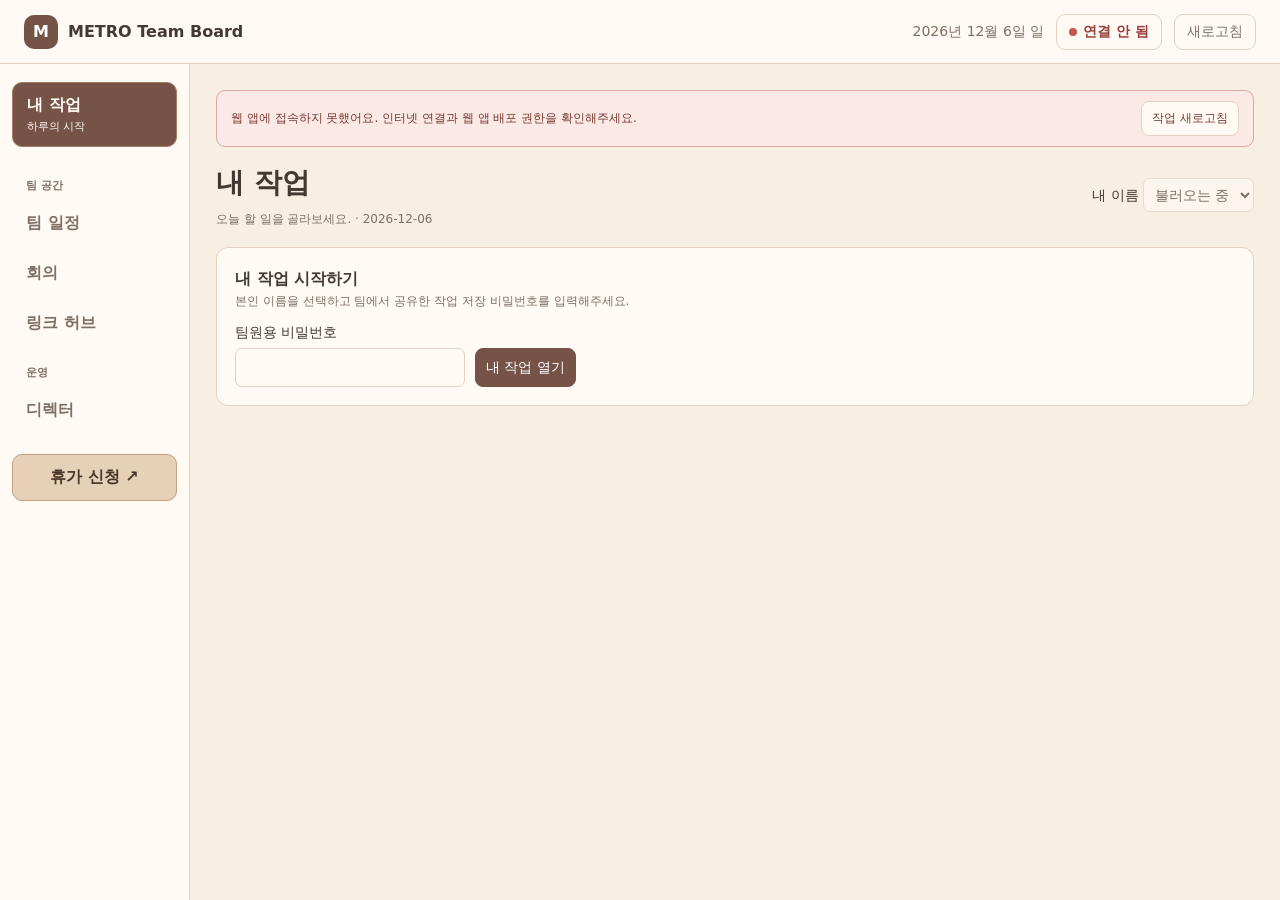
==== commit fcfcc0fa: "Add files via upload" ====
--- a/index.html
+++ b/index.html
@@ -15,7 +15,7 @@
     API_URL: "https://script.google.com/macros/s/AKfycbwywkuWFYE4OBATUIvvlRwhrZIp6_T-QRcQhgCbdvB3i_wkRoLRYXdThMtMu9D7W8S0/exec",
     // 관리용 연결: metro-admin.gs를 새 프로젝트로 배포한 뒤 나오는 웹 앱 주소를 따옴표 안에 붙여 넣으세요.
     // 비어 있으면 휴가 일정은 시트에서 직접 읽고, 회의 수정·취소는 쓸 수 없어요.
-    ADMIN_API_URL: "https://script.google.com/macros/s/AKfycby8BriZJcZ90paFSkb7iMza6OZg_25iW-leHsPv4jLrKtmxOfgJZgq6H2r89oLwIaWx/exec",
+    ADMIN_API_URL: "https://script.google.com/macros/s/AKfycbzVRbYcRfdwy6CZEfW3SI5HPyBLwaT8_Xzsiz0Y4PIi2LhzKRXiUDVm60EmUIYZcHPA/exec",
     // 관리자 시트는 링크 허브에서 관리자에게만 보여요.
     SHEET_URL: "https://docs.google.com/spreadsheets/d/1Ga7YPgjz1HQy1-el6oi8QxruGht3VpaEWPY5ig3Ukq4/edit",
     WORK_FORM_URL: "https://docs.google.com/forms/d/e/1FAIpQLScIoOoNupD-pgA72hhXg-Lz4nRpBj6dly33ygFfoBDneQ0v7g/viewform",
@@ -372,25 +372,59 @@
   .dlg-foot { flex-wrap: wrap; }
 }
   </style>
+<style>
+#metro-daily{--md-bg:#f7efe4;--md-paper:#fffaf4;--md-ink:#443932;--md-muted:#7f7066;--md-line:#e3d2c2;--md-brand:#755447;--md-soft:#f1e5d9;--md-green:#e6efdf;background:var(--md-bg);color:var(--md-ink);font:14px/1.6 system-ui,"Noto Sans KR",sans-serif;border-radius:12px;overflow:hidden}#metro-daily *{box-sizing:border-box}#metro-daily button,#metro-daily input,#metro-daily select,#metro-daily textarea{font:inherit;color:inherit}#metro-daily .md-top{display:flex;justify-content:space-between;align-items:center;flex-wrap:wrap;gap:10px;padding:15px 20px;background:var(--md-paper);border-bottom:1px solid var(--md-line)}#metro-daily .md-brand{font-weight:700;display:flex;align-items:center;gap:10px}#metro-daily .md-mark{background:var(--md-brand);color:#fff;padding:4px 10px;border-radius:8px}#metro-daily .md-small{font-size:12px;color:var(--md-muted)}#metro-daily .md-shell{display:grid;grid-template-columns:140px minmax(0,1fr)}#metro-daily nav{padding:14px 8px;background:var(--md-paper);border-right:1px solid var(--md-line)}#metro-daily nav span{display:block;padding:9px 11px;color:var(--md-muted)}#metro-daily nav button{display:block;width:100%;text-align:left;margin:4px 0;border-color:transparent}#metro-daily nav button[aria-pressed=true]{background:var(--md-soft);color:var(--md-brand);font-weight:700}#metro-daily main{padding:22px;min-width:0}#metro-daily h1{font-size:24px;margin:0 0 4px}#metro-daily h2{font-size:16px;margin:0}#metro-daily h3{font-size:14px;margin:0;overflow-wrap:anywhere}#metro-daily p{margin:0}#metro-daily .md-head{display:flex;justify-content:space-between;align-items:center;flex-wrap:wrap;gap:12px;margin-bottom:16px}#metro-daily button{border:1px solid var(--md-line);border-radius:8px;background:var(--md-paper);padding:7px 10px;cursor:pointer}#metro-daily button.md-primary{background:var(--md-brand);color:#fff;border-color:var(--md-brand)}#metro-daily button:disabled{opacity:.55;cursor:default}#metro-daily select,#metro-daily input:not([type=checkbox]),#metro-daily textarea{border:1px solid var(--md-line);border-radius:7px;background:var(--md-paper);padding:7px;max-width:100%;min-width:0}#metro-daily input[type=checkbox]{width:17px;height:17px;accent-color:var(--md-brand)}#metro-daily .md-tabs{display:flex;gap:7px;flex-wrap:wrap;margin-bottom:17px}#metro-daily .md-tabs button[aria-selected=true]{background:var(--md-brand);color:#fff;border-color:var(--md-brand)}#metro-daily .md-grid{display:grid;grid-template-columns:minmax(0,1.12fr) minmax(0,1fr);gap:15px;align-items:start}#metro-daily .md-panel{background:var(--md-paper);border:1px solid var(--md-line);border-radius:12px;padding:16px;min-width:0}#metro-daily .md-title{display:flex;justify-content:space-between;align-items:center;gap:10px;margin-bottom:13px}#metro-daily .md-item{padding:14px 0;border-top:1px solid var(--md-line)}#metro-daily .md-item:first-child{padding-top:0;border-top:0}#metro-daily .md-row{display:flex;justify-content:space-between;align-items:start;gap:10px}#metro-daily .md-meta{display:flex;flex-wrap:wrap;gap:5px 9px;font-size:12px;color:var(--md-muted);margin:6px 0 9px}#metro-daily .md-tag{background:var(--md-soft);padding:2px 7px;border-radius:5px;font-size:12px;white-space:nowrap}#metro-daily .md-done{background:var(--md-green);color:#47623d}#metro-daily .md-text{white-space:pre-wrap;overflow-wrap:anywhere}#metro-daily details{margin:8px 0}#metro-daily summary{font-size:12px;color:var(--md-muted);cursor:pointer}#metro-daily .md-check{display:flex;align-items:center;gap:7px;margin:6px 0}#metro-daily .md-check:has(input:checked) span{text-decoration:line-through;color:var(--md-muted)}#metro-daily .md-inputrow{display:flex;gap:6px;margin:9px 0;flex-wrap:wrap}#metro-daily .md-inputrow input{flex:1;min-width:110px}#metro-daily .md-note{display:block;width:100%;margin:9px 0;resize:vertical;min-height:64px}#metro-daily .md-actions{display:flex;justify-content:space-between;align-items:center;gap:7px;flex-wrap:wrap;margin-top:11px}#metro-daily .md-empty{padding:23px 0;color:var(--md-muted)}#metro-daily .md-foot{padding:11px 20px;border-top:1px solid var(--md-line);color:var(--md-muted);font-size:12px}#metro-daily .md-filters{display:flex;align-items:center;gap:10px;flex-wrap:wrap;margin-bottom:17px}#metro-daily .md-group{margin-bottom:14px}#metro-daily .md-feedback{color:var(--md-muted);font-size:12px;margin-bottom:12px}
+@media(max-width:700px){#metro-daily .md-shell{grid-template-columns:1fr}#metro-daily nav{display:flex;align-items:center;flex-wrap:wrap;border-right:0;border-bottom:1px solid var(--md-line);padding:6px}#metro-daily nav button{width:auto;margin:0}#metro-daily nav span{padding:5px;font-size:12px}#metro-daily .md-grid{grid-template-columns:1fr}#metro-daily main{padding:15px}}@media(pointer:coarse){#metro-daily button,#metro-daily select{min-height:44px}#metro-daily input,#metro-daily textarea{font-size:16px}}
+#metro-daily .md-todayitem{background:#eadbca;border:1px solid #d6bfa8;border-radius:11px;padding:15px;margin-bottom:12px}#metro-daily .md-todayitem:first-child{padding-top:15px;border-top:1px solid #d6bfa8}#metro-daily .md-carry{background:#f1dfb9;color:#765425}#metro-daily .md-previewday{display:flex;justify-content:space-between;align-items:center;gap:10px;flex-wrap:wrap;color:var(--md-muted);font-size:12px;margin-bottom:14px}#metro-daily .md-countcheck{margin-bottom:8px;font-size:12px;color:var(--md-muted)}
+#metro-daily h1,#metro-daily h2,#metro-daily h3{color:#443932!important}#metro-daily .md-check span,#metro-daily .md-text,#metro-daily label{color:var(--md-ink)}#metro-daily .md-overdue{background:#f1dfd3;color:#814e34}
+#metro-daily .md-item h3{font-weight:750!important;border-left:4px solid var(--md-brand);padding:5px 9px;background:#f0e4d6;border-radius:0 5px 5px 0;color:#392b23!important}#metro-daily .md-todayitem h3{background:#dcc4ae}#metro-daily .md-row h3{flex:1}#metro-daily .md-text a{color:#684334!important;font-weight:600;text-decoration:underline;text-underline-offset:3px;overflow-wrap:anywhere}#metro-daily .md-requestbox{padding:12px;background:#f1e7dc;border-radius:8px;margin-top:12px}#metro-daily .md-requestbox label{display:block;margin-top:8px}#metro-daily .md-requestbox select,#metro-daily .md-requestbox input,#metro-daily .md-requestbox textarea{width:100%}#metro-daily .md-error{color:#8b4035;font-size:12px}#metro-daily .md-requestbadge{color:#73503e;font-size:12px;margin-top:7px}
+#metro-daily .md-date-today{color:#32613c!important;background:#e0eedf;padding:3px 7px;border-radius:5px;font-weight:650}#metro-daily .md-date-past{color:#963a35!important;background:#f4dddd;padding:3px 7px;border-radius:5px;font-weight:650}#metro-daily .md-directive{color:#963a35!important;background:#f6e3dd;border-left:3px solid #b66355;padding:10px;margin:10px 0;border-radius:0 7px 7px 0}#metro-daily .md-directive p,#metro-daily .md-directive strong,#metro-daily .md-directive a{color:#963a35!important}#metro-daily .md-returnform{margin-top:12px}#metro-daily .md-returnform textarea{width:100%;min-height:65px}
+#metro-daily .md-leave{display:block;margin:18px 3px 6px;background:#e6d0b8;color:#49352a!important;border:1px solid #c4a080;border-radius:9px;padding:10px;text-align:center;text-decoration:none;font-weight:700}#metro-daily .md-report{width:100%;min-height:130px;resize:vertical;margin:10px 0;white-space:pre-wrap}#metro-daily .md-reportpanel{margin-bottom:16px}#metro-daily .md-viewlinks{display:flex;gap:8px;flex-wrap:wrap;margin-top:15px}#metro-daily .md-viewlinks a{color:var(--md-brand);border:1px solid var(--md-line);border-radius:8px;padding:8px 12px;text-decoration:none}#metro-daily .md-history{margin-top:15px}
+#metro-daily .md-reporttask{background:#e5d1b9;border:2px solid #b58a61;border-radius:12px;padding:15px 17px;margin-bottom:18px}#metro-daily .md-reporttask h2{color:#4c3424!important;font-weight:750!important}#metro-daily .md-reporttask .md-title{margin-bottom:7px}#metro-daily .md-reporttask button{font-weight:650}#metro-daily .md-reportmissing{background:#f4dddd;color:#923b35}#metro-daily .md-reportoptional{background:#ede7df;color:#75695f}#metro-daily .md-reportrow{display:flex;align-items:center;justify-content:space-between;gap:10px;padding:13px 0;border-top:1px solid var(--md-line);flex-wrap:wrap}#metro-daily .md-reportrow:first-child{border-top:0}
+#metro-daily nav button.md-home{padding:14px 12px;margin-bottom:18px;border:1px solid #a67d62;border-radius:11px;background:#eadac8;color:#49352b!important}#metro-daily nav button.md-home[aria-pressed=true]{background:#755447;color:#fffaf4!important;border-color:#755447;box-shadow:0 4px 10px #75544722}#metro-daily .md-home strong{display:block;font-weight:750;color:inherit!important}#metro-daily .md-home small{display:block;margin-top:3px;font-size:11px;color:inherit!important;opacity:.9}#metro-daily nav .md-navlabel{padding:7px 11px 3px;font-size:11px;color:#7f7066;font-weight:650;margin-top:8px}@media(max-width:700px){#metro-daily nav button.md-home{margin:3px 8px 3px 0;padding:9px 14px}#metro-daily nav .md-navlabel{display:none}#metro-daily nav .md-leave{margin:3px 0 3px 8px}}
+
+#metro-daily{border-radius:0;background:transparent;max-width:1320px;margin:auto}
+#metro-daily [hidden]{display:none!important}#metro-daily .md-head{margin-bottom:18px}
+#metro-daily .md-head h1{font-size:28px}#metro-daily .work-login{margin:14px 0 22px;padding:18px}
+#metro-daily .work-login form{display:flex;gap:10px;align-items:end;flex-wrap:wrap}#metro-daily .work-login label{display:grid;gap:5px}
+#metro-daily .work-login input{width:230px}#metro-daily .work-login p{margin-bottom:10px}
+#metro-daily .work-status{margin-bottom:14px;padding:10px 14px;border:1px solid var(--md-line);background:var(--md-paper);border-radius:9px;font-size:12px;display:flex;justify-content:space-between;gap:9px;align-items:center;flex-wrap:wrap}
+#metro-daily .work-status[data-error=true]{background:#fbe9e5;color:#7a3a33;border-color:#dcaaa0}
+#metro-daily .md-grid>.md-panel:first-child{background:#f1e1cf;border-color:#cdb295}
+#metro-daily .work-load{padding:25px;color:var(--md-muted)}
+nav .nav-label{padding:14px 14px 3px;font-size:11px;color:var(--muted);font-weight:700}
+#nav .work-home{background:#eadac8;color:#49352b;border:1px solid #a67d62;margin-bottom:12px}
+#nav .work-home.active{background:#755447;color:#fffaf4}#nav .work-home strong{display:block}#nav .work-home small{display:block;margin-top:3px;font-size:11px;font-weight:500}
+#nav .leave-nav{background:#e6d0b8;color:#49352a;border:1px solid #c4a080;margin-top:16px;text-align:center}
+#scheduleTabs{max-width:1320px;margin:0 auto 18px;display:flex;gap:8px}#scheduleTabs[hidden]{display:none}#scheduleTabs a{background:var(--paper);color:var(--ink);padding:8px 14px;border:1px solid var(--line);border-radius:9px;text-decoration:none;font-size:14px;font-weight:700}#scheduleTabs a.active{background:var(--brand);color:white}
+@media(max-width:900px){#nav{grid-template-columns:repeat(6,1fr)}#nav .nav-label{display:none}#nav .work-home,#nav .leave-nav{margin:0;padding:7px 3px}#nav .work-home small{display:none}#nav a{font-size:11px;display:flex;align-items:center;justify-content:center}#metro-daily .md-head h1{font-size:24px}.sidebar{height:68px}main{padding-bottom:88px}}
+</style>
 </head>
 <body>
   <div class="app">
     <header class="topbar">
-      <a class="brand" href="#today" aria-label="오늘 화면"><span class="brand-mark">M</span><span>METRO Team Board</span></a>
+      <a class="brand" href="#my" aria-label="내 작업 화면"><span class="brand-mark">M</span><span>METRO Team Board</span></a>
       <div class="sync"><span id="todayLabel"></span><button id="syncStatus" class="sync-status" type="button" data-state="loading" aria-live="polite"><span class="sync-word">불러오는 중</span></button><button id="refreshBtn" type="button">새로고침</button></div>
     </header>
     <aside class="sidebar">
-      <nav id="nav" aria-label="주요 메뉴">
-        <a href="#today" data-view="today">오늘</a><a href="#week" data-view="week">이번 주</a><a href="#month" data-view="month">이번 달</a><a href="#meet" data-view="meet">회의</a><a href="#team" data-view="team">팀 명단</a><a href="#links" data-view="links">링크 허브</a>
-      </nav>
+      <nav id="nav" aria-label="주요 메뉴"><a href="#my" data-view="my" class="work-home"><strong>내 작업</strong><small>하루의 시작</small></a><span class="nav-label">팀 공간</span><a href="#today" data-view="schedule">팀 일정</a><a href="#meet" data-view="meet">회의</a><a href="#links" data-view="links">링크 허브</a><span class="nav-label">운영</span><a href="#director" data-view="director">디렉터</a><a class="leave-nav" href="https://docs.google.com/forms/d/e/1FAIpQLSe6T11sDoQKH7q5KqlhPFRLSgvoEIrhNppqYDP3GI3XBCIr4g/viewform" target="_blank" rel="noopener noreferrer">휴가 신청 ↗</a></nav>
     </aside>
     <main id="main">
       <div id="notice" class="notice" hidden></div>
-      <section id="today" class="view"></section>
+      <div id="scheduleTabs" hidden><a href="#today">오늘</a><a href="#week">이번 주</a><a href="#month">이번 달</a></div>
+<div id="metro-daily">
+<div id="md-sync" class="work-status" aria-live="polite"><span id="md-syncmessage">에픽 작업을 불러오는 중…</span><div><button type="button" id="md-retry" hidden>저장 재시도</button><button type="button" id="md-refresh">작업 새로고침</button></div></div>
+<section id="my" class="view"><div class="md-head"><div><h1 id="md-heading">내 작업</h1><p class="md-small" id="md-subtitle"></p></div><label id="md-personlabel">내 이름 <select id="md-person" aria-label="내 이름"><option value="">불러오는 중</option></select></label></div>
+<div id="md-memberlogin" class="md-panel work-login"><h2>내 작업 시작하기</h2><p class="md-small">본인 이름을 선택하고 팀에서 공유한 작업 저장 비밀번호를 입력해주세요.</p><form id="md-memberform"><label>팀원용 비밀번호<input id="md-memberpin" type="password" autocomplete="off" required></label><button type="submit" class="md-primary">내 작업 열기</button></form></div>
+<div id="md-my" hidden><div class="md-tabs" role="tablist" aria-label="내 작업 보기"><button type="button" role="tab" data-tab="today" aria-selected="true">오늘 할 일</button><button type="button" role="tab" data-tab="all" aria-selected="false">전체 배정작업</button><button type="button" role="tab" data-tab="done" aria-selected="false">완료기록</button></div><section id="md-dailyreport" class="md-reporttask"></section><div id="md-mycontent"></div></div><div class="md-actions"><p class="md-small" id="md-memberhint"></p><button type="button" id="md-logout" hidden>내 작업 잠그기</button></div></section>
+<section id="director" class="view" hidden><div class="md-head"><div><h1>디렉터</h1><p class="md-small">완료 등록 · 마감 지난 작업 · 팀원 요청 · 데일리 리포트</p></div><button type="button" id="md-adminlogout" hidden>디렉터 잠그기</button></div>
+<div id="md-directorlogin" class="md-panel work-login"><h2>디렉터 확인</h2><p class="md-small">기존 관리 비밀번호로 팀원 기록을 확인할 수 있어요.</p><form id="md-adminform"><label>관리 비밀번호<input id="md-adminpin" type="password" autocomplete="off" required></label><button type="submit" class="md-primary">디렉터 화면 열기</button></form></div>
+<div id="md-director" hidden><div class="md-tabs" role="tablist" aria-label="디렉터 확인 항목"><button type="button" role="tab" data-reviewtab="completed" aria-selected="true">완료 등록</button><button type="button" role="tab" data-reviewtab="overdue" aria-selected="false">마감 지난 작업</button><button type="button" role="tab" data-reviewtab="requests" aria-selected="false">팀원 요청</button><button type="button" role="tab" data-reviewtab="dailyreports" aria-selected="false">데일리 리포트</button><button type="button" role="tab" data-reviewtab="team" aria-selected="false">팀 명단</button></div><div class="md-filters"><label>팀원 <select id="md-reviewperson"><option value="">전체 팀원</option></select></label></div><p class="md-feedback" id="md-feedback" aria-live="polite"></p><div id="md-reviewlist"></div><div id="md-teamcontainer" hidden><section id="team"></section></div></div></section></div>
+<section id="today" class="view" hidden></section>
       <section id="week" class="view" hidden></section>
       <section id="month" class="view" hidden></section>
       <section id="meet" class="view" hidden></section>
-      <section id="team" class="view" hidden></section>
+
       <section id="links" class="view" hidden></section>
     </main>
   </div>
@@ -418,7 +452,7 @@
 (() => {
   'use strict';
 
-  const VERSION = '2026-09-23-1';
+  const VERSION = '2026-09-30-work-1';
   const NEED_ADMIN_VERSION = 4;   // 이 홈페이지가 필요로 하는 관리용 코드(metro-admin.gs) 버전
   const C = window.METRO_CONFIG || {};
   const MAIN_URL = String(C.API_URL || '').trim();
@@ -1974,10 +2008,16 @@
   }
 
   function route() {
-    const id = (location.hash || '#today').slice(1);
-    state.view = document.getElementById(id)?.classList.contains('view') ? id : 'today';
-    $$('.view').forEach(v => { v.hidden = v.id !== state.view; });
-    $$('#nav a').forEach(a => a.classList.toggle('active', a.dataset.view === state.view));
+    const hash=(location.hash||'#my').slice(1);
+    const id=hash==='team'?'director':hash==='schedule'?'today':hash;
+    state.view=document.getElementById(id)?.classList.contains('view')?id:'my';
+    $$('.view').forEach(v=>{v.hidden=v.id!==state.view;});
+    $('#metro-daily').hidden=!['my','director'].includes(state.view);
+    const scheduled=['today','week','month'].includes(state.view);
+    $('#scheduleTabs').hidden=!scheduled;
+    $$('#scheduleTabs a').forEach(a=>a.classList.toggle('active',a.hash==='#'+state.view));
+    $$('#nav a').forEach(a=>a.classList.toggle('active',a.dataset.view===(scheduled?'schedule':state.view)));
+    window.dispatchEvent(new CustomEvent('metro:route',{detail:{view:state.view,team:hash==='team'}}));
   }
 
   function isBusy() {
@@ -2258,5 +2298,248 @@
   setInterval(() => { if (!document.hidden && !isBusy()) load({ quiet: true }); }, REFRESH_MS);
 })();
   </script>
+<script>
+(()=>{
+'use strict';
+const root=document.getElementById('metro-daily'),q=s=>root.querySelector(s),api=window.METRO_CONFIG.ADMIN_API_URL;
+const esc=s=>String(s??'').replace(/[&<>"']/g,c=>({'&':'&amp;','<':'&lt;','>':'&gt;','"':'&quot;',"'":'&#39;'}[c]));
+const seoulDay=()=>new Intl.DateTimeFormat('sv-SE',{timeZone:'Asia/Seoul',year:'numeric',month:'2-digit',day:'2-digit'}).format(new Date());
+let tasks=[],people=[],person='',tab='today',view='my',reviewTab='completed',today=seoulDay(),memberPass='',adminPass='',loadedPerson='',directorLoaded=false,busy=false,pendingWrite=null,loading=false,revision=0;
+const states=new Map(),plans=new Map(),records=[],notes={},checks={},checkDrafts={},requestDrafts={},requests=[],returnDrafts={},returnErrors={},dailyReports={},checkActivity={},dirtyNotes={};
+let requestOpen=null,returnOpen=null;
+const key=t=>t.id,pk=t=>person+'|'+key(t),valid=s=>/^\d{4}-\d{2}-\d{2}$/.test(s),owners=t=>t.owners.split(/[,、\n]/).map(x=>x.trim()),mine=()=>tasks.filter(t=>owners(t).includes(person)&&t.status!=='완료'),reported=t=>records.find(r=>r.person===person&&r.key===key(t)&&!r.cancelled&&!r.returned);
+function status(message,error=false){q('#md-syncmessage').textContent=message;q('#md-sync').dataset.error=String(error);q('#md-retry').hidden=!pendingWrite;}
+function setDisabled(){
+ const locked=busy||!!pendingWrite;
+ root.setAttribute('aria-busy',String(busy));
+ q('#md-person').disabled=locked||!people.length;
+ root.querySelectorAll('#md-my [data-action],#md-my input,#md-my textarea,#md-my select,#md-director [data-action],#md-director [data-check]').forEach(el=>{
+   el.disabled=locked||(el.dataset.action==='add'&&plans.get(person+'|'+el.dataset.key)===today);
+ });
+ q('#md-refresh').disabled=locked;q('#md-retry').disabled=busy;
+ root.querySelectorAll('.work-login input,.work-login button').forEach(el=>el.disabled=busy||!!pendingWrite);
+ q('#md-logout').disabled=locked;q('#md-adminlogout').disabled=locked;
+}
+function rebuild(){
+ plans.clear();records.length=0;requests.length=0;
+ for(const obj of [notes,checks,dailyReports,checkActivity])Object.keys(obj).forEach(k=>delete obj[k]);
+ states.forEach((s,p)=>{
+  Object.entries(s.plans||{}).forEach(([k,d])=>plans.set(p+'|'+k,d));
+  Object.entries(s.notes||{}).forEach(([k,n])=>notes[p+'|'+k]=n);
+  Object.entries(s.checks||{}).forEach(([k,a])=>checks[p+'|'+k]=a);
+  records.push(...(s.records||[]));requests.push(...(s.requests||[]));
+  Object.entries(s.dailyReports||{}).forEach(([d,w])=>dailyReports[d+'|'+p]=w);
+  Object.entries(s.checkActivity||{}).forEach(([k,v])=>checkActivity[p+'|'+k]=v);
+ });
+ Object.assign(notes,dirtyNotes);
+}
+function applyData(data){
+ if(Array.isArray(data.tasks))tasks=data.tasks;
+ if(data.today)today=data.today;
+ if(Array.isArray(data.states)){states.clear();data.states.forEach(s=>states.set(s.person,s));directorLoaded=true;}
+ if(data.state)states.set(data.state.person,data.state);
+ rebuild();updatePeople(data.people);
+}
+function updatePeople(list){
+ const next=[...new Set([...(list||[]),...tasks.flatMap(owners),...states.keys()])].filter(Boolean).sort((a,b)=>a.localeCompare(b,'ko'));
+ people=next;
+ if(!person){let stored='';try{stored=localStorage.getItem('metro-work-person')||'';}catch{}person=next.includes(stored)?stored:next.includes('설아')?'설아':next[0]||'';}
+ if(!next.includes(person)&&person)next.push(person);
+ const filter=q('#md-reviewperson').value;
+ q('#md-person').innerHTML=next.map(p=>`<option value="${esc(p)}">${esc(p)}</option>`).join('');q('#md-person').value=person;
+ q('#md-reviewperson').innerHTML='<option value="">전체 팀원</option>'+next.map(p=>`<option value="${esc(p)}">${esc(p)}</option>`).join('');q('#md-reviewperson').value=next.includes(filter)?filter:'';
+}
+async function jsonRequest(body){
+ const controller=new AbortController(),timer=setTimeout(()=>controller.abort(),35000);
+ try{
+  const response=await fetch(body?api:api+'?mode=work',{method:body?'POST':'GET',cache:'no-store',credentials:'omit',redirect:'follow',signal:controller.signal,...(body?{body:JSON.stringify(body),headers:{'Content-Type':'text/plain;charset=UTF-8'}}:{})});
+  const text=await response.text();let data;
+  try{data=JSON.parse(text);}catch{throw new Error('데이터 대신 다른 화면을 받았어요. 웹 앱 배포 주소와 액세스 권한을 확인해주세요.');}
+  if(!data.ok){const err=new Error(data.error||'시트 연결에 실패했어요.');err.definitive=true;throw err;}
+  if(!data.workVersion&&!(data.duplicate===true&&data.state&&body?.requestId))throw new Error('개인 작업 연결 코드가 배포되지 않았어요. 최신 코드의 웹 앱 주소를 확인해주세요.');
+  return data;
+ }catch(err){if(err.name==='AbortError')throw new Error('응답을 기다리는 시간이 길어졌어요.');if(err instanceof TypeError)throw new Error('웹 앱에 접속하지 못했어요. 인터넷 연결과 웹 앱 배포 권한을 확인해주세요.');throw err;}
+ finally{clearTimeout(timer);}
+}
+function requestId(){return typeof crypto!=='undefined'&&crypto.randomUUID?crypto.randomUUID():Date.now().toString(36)+'_'+Math.random().toString(36).slice(2);}
+async function mutate(action,fields={},onSuccess){
+ if(busy||pendingWrite)return;
+ const director=['review','return','request_handle'].includes(action);
+ const body={action:'work_'+action,person,requestId:requestId(),...fields,...(director?{pass:adminPass}:{memberPass})};
+ if(!(director?adminPass:memberPass)){status('먼저 비밀번호로 화면을 열어주세요.',true);return;}
+ pendingWrite={body,onSuccess};await submitPending();
+}
+async function submitPending(){
+ if(!pendingWrite||busy)return;
+ busy=true;revision++;status('시트에 저장하는 중…');setDisabled();
+ const pending=pendingWrite;
+ try{
+  const data=await jsonRequest(pending.body);
+  pendingWrite=null;if(pending.onSuccess)pending.onSuccess(data);
+  applyData(data);
+  status('시트에 저장됐어요. · '+today);
+ }catch(err){
+  if(err.definitive)pendingWrite=null;
+  status(err.message+(pendingWrite?' 저장 여부가 아직 확인되지 않았으니 ‘저장 재시도’를 눌러주세요.':''),true);
+  if(err.definitive&&/비밀번호/.test(err.message)){
+   if(pending.body.pass){adminPass='';directorLoaded=false;}else{memberPass='';loadedPerson='';}
+  }
+ }finally{busy=false;render();setDisabled();}
+}
+async function refresh(quiet=false){
+ if(busy||pendingWrite||loading)return;
+ if(quiet&&root.contains(document.activeElement)&&['INPUT','TEXTAREA','SELECT'].includes(document.activeElement.tagName))return;
+ const initialRevision=revision,initialView=view;loading=true;if(!quiet)status('에픽 작업과 개인 기록을 불러오는 중…');
+ try{
+  let data;
+  if(view==='director'&&adminPass){data=await jsonRequest({action:'work_director',pass:adminPass});}
+  else if(memberPass&&person){data=await jsonRequest({action:'work_read',person,memberPass});loadedPerson=person;}
+  else{data=await jsonRequest();if(data.ready===false)throw new Error('관리자시트에서 METRO_연결준비를 한 번 실행해주세요.');}
+  if(initialRevision!==revision||initialView!==view)return;
+  applyData(data);status('에픽시트 연결됨 · '+today+' · 1분마다 갱신');render();
+ }catch(err){status(err.message,true);if(err.definitive&&/비밀번호/.test(err.message)){if(view==='director'){adminPass='';directorLoaded=false;}else{memberPass='';loadedPerson='';}render();}}
+ finally{loading=false;setDisabled();}
+}
+const selectedToday=k=>plans.get(k)===today;
+const unfinishedLabel=k=>{const d=plans.get(k);if(!d||d>=today)return '';const previous=new Date(today+'T00:00:00Z');previous.setUTCDate(previous.getUTCDate()-1);return d===previous.toISOString().slice(0,10)?'어제 선택 · 미완료':d.slice(5).replace('-','/')+' 선택 · 미완료';};
+function linkText(value){const text=String(value||'');let out='',last=0;const re=/https?:\/\/[^\s<>"']+/g;let m;while((m=re.exec(text))){let url=m[0].replace(/[.,;!?，。)\]}]+$/g,'');out+=esc(text.slice(last,m.index));out+=`<a href="${esc(url)}" target="_blank" rel="noopener noreferrer">${url.includes('discord.com/channels/')?'디스코드 메시지 열기 ↗':esc(url)+' ↗'}</a>`;out+=esc(m[0].slice(url.length));last=m.index+m[0].length;}return out+esc(text.slice(last));}
+function requestDraft(t){const k=pk(t);return requestDrafts[k]||(requestDrafts[k]={type:'마감일 연장 요청',date:'',note:'',error:''});}
+function requestForm(t){if(requestOpen!==pk(t))return '';const d=requestDraft(t);return `<section class="md-requestbox"><h3>디렉터에게 요청</h3><label>요청 종류<select data-requesttype="${esc(key(t))}">${['마감일 연장 요청','더 디테일한 작업 지시 요청','기타 요청'].map(x=>`<option ${d.type===x?'selected':''}>${esc(x)}</option>`).join('')}</select></label>${d.type==='마감일 연장 요청'?`<label>희망 마감일<input type="date" data-requestdate="${esc(key(t))}" value="${esc(d.date)}" min="${today}"></label>`:''}<label>요청 내용<textarea class="md-note" data-requestnote="${esc(key(t))}" placeholder="필요한 내용과 이유를 적어주세요.">${esc(d.note)}</textarea></label>${d.error?`<p class="md-error" role="alert">${esc(d.error)}</p>`:''}<div class="md-actions"><button type="button" data-action="closerequest">취소</button><button type="button" class="md-primary" data-action="sendrequest" data-key="${esc(key(t))}">요청 등록</button></div></section>`;}
+function taskCard(t,mode){const k=key(t),pkey=pk(t),r=reported(t),due=valid(t.due)?t.due+' 마감':'마감일 미등록';const list=checks[pkey]||[];const feedback=records.filter(x=>x.person===person&&x.key===k&&x.returned&&!x.cancelled).slice(-1)[0];
+return `<article class="md-item ${mode==='today'?'md-todayitem':''}"><div class="md-row"><h3>${esc(t.title)}</h3>${r?'<span class="md-tag md-done">완료 등록됨</span>':unfinishedLabel(pkey)?`<span class="md-tag md-carry">${esc(unfinishedLabel(pkey))}</span>`:''}</div><div class="md-meta"><span>${esc(due)}</span><span>시트 상태: ${esc(t.status||'미등록')}</span>${t.owners.includes(',')?`<span>공동 담당: ${esc(t.owners)}</span>`:''}</div><details><summary>작업 내용 보기</summary><p class="md-text">${linkText(t.todo||'내용 미등록')}</p>${t.memo?`<p class="md-small md-text">${linkText(t.memo)}</p>`:''}</details>${feedback?`<div class="md-directive"><strong>디렉터 재작업 요청 · ${esc(feedback.returnDate)}</strong><p class="md-text">${linkText(feedback.feedback)}</p></div>`:''}${mode==='today'?`<p class="md-countcheck">작게 나눈 할 일 ${list.filter(c=>c.done).length}/${list.length}</p>${list.map((c,i)=>`<label class="md-check"><input type="checkbox" data-check="${esc(k)}" data-i="${i}" ${c.done?'checked':''}><span>${esc(c.text)}</span></label>`).join('')}<div class="md-inputrow"><input type="text" data-checkdraft="${esc(k)}" value="${esc(checkDrafts[pkey]||'')}" placeholder="작게 나눌 할 일 추가" aria-label="체크리스트 항목" maxlength="150"><button type="button" data-action="addcheck" data-key="${esc(k)}">추가</button></div><label class="md-small">완료 메모 / 결과물 링크<textarea class="md-note" data-note="${esc(k)}" placeholder="완료한 내용과 결과물 링크를 적어주세요.">${esc(notes[pkey]||'')}</textarea></label><div class="md-actions"><button type="button" data-action="savenote" data-key="${esc(k)}">메모 저장</button><button type="button" data-action="remove" data-key="${esc(k)}">오늘 목록에서 빼기</button><button type="button" class="md-primary" data-action="complete" data-key="${esc(k)}">내 작업 완료</button></div>`:`<div class="md-actions"><span class="md-small">${r?'디렉터 확인 '+(r.reviewed?'완료':'대기'):selectedToday(pkey)?'오늘 할 일에 담김':''}</span>${r?'':`<button type="button" data-action="add" data-key="${esc(k)}" ${selectedToday(pkey)?'disabled':''}>+ 오늘 할 일</button>`}</div>`}<div class="md-actions"><span class="md-requestbadge">${requests.filter(x=>x.person===person&&x.key===k&&!x.handled).length?'디렉터 확인 대기 중인 요청이 있어요':''}</span><button type="button" data-action="openrequest" data-key="${esc(k)}">디렉터에게 요청</button></div>${requestForm(t)}</article>`;
+}
+function completionCard(r,director){const status=r.returned?'재작업 요청':r.reviewed?'시트 반영 확인됨':'시트 반영 대기';const dateClass=r.date===today?'md-date-today':!r.reviewed&&!r.returned&&r.date<today?'md-date-past':'';
+return `<article class="md-item"><div class="md-row"><h3>${esc(r.title)}</h3><span class="md-tag ${r.reviewed?'md-done':''}">${status}</span></div><div class="md-meta"><span class="${dateClass}">${esc(r.date)} 완료 등록</span><span>${esc(r.person)}</span></div><p class="md-small md-text">${esc(r.todo)}</p>${r.note?`<p class="md-text" style="margin-top:8px">${linkText(r.note)}</p>`:'<p class="md-small">완료 메모 없음</p>'}${r.returned?`<div class="md-directive"><strong>디렉터 피드백 · ${esc(r.returnDate)}</strong><p class="md-text">${linkText(r.feedback)}</p></div>`:''}<div class="md-actions"><span class="md-small">${r.returned?'배정작업으로 돌아감':r.reviewed?'반영 확인 표시됨':'팀원이 완료로 등록한 작업'}</span>${director&&!r.returned?`<div><button type="button" data-action="review" data-record="${r.id}">${r.reviewed?'반영 확인 취소':'시트 반영 확인'}</button> ${!r.reviewed?`<button type="button" data-action="openreturn" data-record="${r.id}">피드백 / 재작업 요청</button>`:''}</div>`:''}</div>${director&&returnOpen===r.id?`<div class="md-returnform"><label>추가 메모 / 작업 지시<textarea class="md-note" data-returnnote="${r.id}" placeholder="다시 작업해야 할 내용과 이유를 적어주세요.">${esc(returnDrafts[r.id]||'')}</textarea></label>${returnErrors[r.id]?`<p class="md-error" role="alert">${esc(returnErrors[r.id])}</p>`:''}<div class="md-actions"><button type="button" data-action="closereturn">취소</button><button type="button" class="md-primary" data-action="returnwork" data-record="${r.id}">재작업 요청 보내기</button></div></div>`:''}</article>`;}
+
+function activity(p){const completed=records.filter(r=>r.person===p&&r.date===today&&!r.cancelled).length;const checked=Object.values(checkActivity).filter(a=>a.person===p&&a.date===today&&a.done).length;return {completed,checked,hasWork:completed>0||checked>0};}
+function reportStatus(p){const a=activity(p),written=!!dailyReports[today+'|'+p];return {a,written,label:written?'작성 완료':a.hasWork?'미작성':'작성 불필요',css:written?'md-done':a.hasWork?'md-reportmissing':'md-reportoptional'};}
+function render(){
+  q('#md-my').hidden=!memberPass||loadedPerson!==person;
+  q('#md-memberlogin').hidden=!!memberPass&&loadedPerson===person;
+  q('#md-director').hidden=!adminPass||!directorLoaded;
+  q('#md-directorlogin').hidden=!!adminPass&&directorLoaded;
+  q('#md-logout').hidden=!memberPass;q('#md-adminlogout').hidden=!adminPass;
+  q('#md-subtitle').textContent=(person?person+'님, ':'')+'오늘 할 일을 골라보세요. · '+today;
+  q('#md-memberhint').textContent=memberPass?'작업은 관리자시트에 저장됩니다. 데일리 리포트 표시는 본인이 작성한 뒤 눌러주세요.':'';
+const ds=reportStatus(person);q('#md-dailyreport').innerHTML=`<div class="md-title"><h2>데일리 리포트 작성하기</h2><span class="md-tag ${ds.css}">${ds.label}</span></div><div class="md-actions"><span class="md-small">${ds.a.hasWork?'오늘 작업 기록이 있어요':'오늘 작업 기록 없음 · 작성 선택'}</span><button type="button" class="${ds.written?'':'md-primary'}" data-action="dailyreport">${ds.written?'작성 완료 표시 취소':'작성 완료로 표시'}</button></div>`;
+root.querySelectorAll('[data-tab]').forEach(b=>b.setAttribute('aria-selected',String(b.dataset.tab===tab)));
+const assigned=mine().filter(t=>!reported(t)),focus=assigned.filter(t=>selectedToday(pk(t))&&!reported(t)),myrecords=records.filter(r=>r.person===person&&!r.cancelled).slice().reverse();
+if(tab==='today')q('#md-mycontent').innerHTML=`<div class="md-grid"><section class="md-panel"><div class="md-title"><h2>오늘 할 일</h2><span class="md-small">${focus.length}개</span></div>${focus.length?focus.map(t=>taskCard(t,'today')).join(''):'<p class="md-empty">오른쪽에서 오늘 할 작업을 골라 담아주세요.</p>'}</section><section class="md-panel"><div class="md-title"><h2>전체 배정작업</h2><span class="md-small">${assigned.length}개</span></div>${assigned.map(t=>taskCard(t,'assigned')).join('')||'<p class="md-empty">배정된 작업이 없어요.</p>'}</section></div>`;
+if(tab==='all')q('#md-mycontent').innerHTML=`<section class="md-panel"><div class="md-title"><h2>전체 배정작업</h2><span class="md-small">${assigned.length}개</span></div>${assigned.map(t=>taskCard(t,'assigned')).join('')||'<p class="md-empty">배정된 작업이 없어요.</p>'}</section>`;
+if(tab==='done'){
+const completedToday=myrecords.filter(r=>r.date===today&&!r.returned),older=myrecords.filter(r=>r.date!==today||r.returned);const reportText=completedToday.map((r,i)=>`${i+1}. ${r.title}${r.todo?'\n   작업 내용: '+r.todo.trim().replace(/\n/g,'\n   '):''}${r.note?'\n   완료 메모: '+r.note.trim().replace(/\n/g,'\n   '):''}${r.checklist&&r.checklist.length?'\n   완료한 세부 작업: '+r.checklist.join(', '):''}`).join('\n\n');
+q('#md-mycontent').innerHTML=`<section class="md-panel md-reportpanel"><div class="md-title"><h2>오늘 완료 등록 · ${today}</h2><span class="md-small">${completedToday.length}개</span></div>${completedToday.length?`<label class="md-small" for="md-reporttext">데일리 리포트에 옮길 완료 내용</label><textarea id="md-reporttext" class="md-report" readonly>${esc(reportText)}</textarea><div class="md-actions"><span id="md-copystatus" class="md-small" aria-live="polite">완료 등록 내용 기준 · 디렉터 검토 전</span><button type="button" class="md-primary" data-action="copyreport">오늘 완료 내용 복사</button></div>`:'<p class="md-empty">오늘 완료 등록한 작업이 없어요.</p>'}</section><section class="md-panel"><div class="md-title"><h2>오늘의 완료기록</h2></div>${completedToday.map(r=>completionCard(r,false)).join('')||'<p class="md-small">작업을 완료 등록하면 여기에 모입니다.</p>'}${older.length?`<details class="md-history"><summary>이전 기록 / 재작업 요청 기록 · ${older.length}개</summary>${older.map(r=>completionCard(r,false)).join('')}</details>`:''}</section>`;
+}
+
+const date=today,filter=q('#md-reviewperson').value;
+root.querySelectorAll('[data-reviewtab]').forEach(b=>b.setAttribute('aria-selected',String(b.dataset.reviewtab===reviewTab)));
+if(reviewTab==='completed'){
+const review=records.filter(r=>!r.cancelled&&(!filter||r.person===filter)).slice().sort((a,b)=>Number(a.reviewed||a.returned)-Number(b.reviewed||b.returned)||a.date.localeCompare(b.date));q('#md-feedback').textContent=`완료 등록 ${review.length}개 · 시트 반영 대기 ${review.filter(r=>!r.reviewed&&!r.returned).length}개`;
+q('#md-reviewlist').innerHTML=review.length?[...new Set(review.map(r=>r.person))].map(p=>`<section class="md-panel md-group"><div class="md-title"><h2>${esc(p)}</h2><span class="md-small">완료 ${review.filter(r=>r.person===p).length}개</span></div>${review.filter(r=>r.person===p).map(r=>completionCard(r,true)).join('')}</section>`).join(''):'<p class="md-empty">아직 팀원이 완료 등록한 작업이 없습니다.</p>';
+}else if(reviewTab==='overdue'){
+const overdue=tasks.filter(t=>t.status!=='완료'&&valid(t.due)&&t.due<date&&(!filter||t.owners.split(/[,、]/).map(s=>s.trim()).includes(filter))&&!records.some(r=>r.key===key(t)&&!r.cancelled&&!r.returned)).sort((a,b)=>a.due.localeCompare(b.due));
+q('#md-feedback').textContent=`${date} 기준 · 마감 지난 미완료 ${overdue.length}개 · 당일 마감과 마감일 미등록 제외`;
+q('#md-reviewlist').innerHTML=overdue.length?[...new Set(overdue.map(t=>t.owners))].map(p=>`<section class="md-panel md-group"><div class="md-title"><h2>${esc(p)}</h2><span class="md-small">마감 경과 ${overdue.filter(t=>t.owners===p).length}개</span></div>${overdue.filter(t=>t.owners===p).map(t=>{const days=Math.round((Date.parse(date+'T00:00:00Z')-Date.parse(t.due+'T00:00:00Z'))/86400000);return `<article class="md-item"><div class="md-row"><h3>${esc(t.title)}</h3><span class="md-tag md-overdue">${days}일 경과</span></div><div class="md-meta"><span>담당 ${esc(t.owners)}</span><span>마감 ${esc(t.due)}</span><span>시트 상태: ${esc(t.status||'미등록')}</span></div><p class="md-text">${esc(t.todo||'내용 미등록')}</p></article>`;}).join('')}</section>`).join(''):'<p class="md-empty">마감일이 지난 미완료 작업이 없습니다.</p>';
+}else if(reviewTab==='requests'){
+const items=requests.filter(r=>r.created<=date&&(!filter||r.person===filter)).slice().sort((a,b)=>Number(a.handled)-Number(b.handled)||b.created.localeCompare(a.created));q('#md-feedback').textContent=`확인 대기 ${items.filter(r=>!r.handled).length}개 · 확인한 요청 ${items.filter(r=>r.handled).length}개`;
+q('#md-reviewlist').innerHTML=items.length?items.map(r=>`<section class="md-panel md-group"><div class="md-title"><h2>${esc(r.person)} · ${esc(r.type)}</h2><span class="md-tag ${r.handled?'md-done':''}">${r.handled?'확인 완료':'확인 대기'}</span></div><article class="md-item"><h3>${esc(r.title)}</h3><div class="md-meta"><span>요청일 ${r.created}</span>${r.date?`<span>희망 마감일 ${esc(r.date)}</span><span>기존 마감일 ${esc((tasks.find(t=>key(t)===r.key)||{}).due||'미등록')}</span>`:''}</div><p class="md-text">${linkText(r.note)}</p><div class="md-actions"><span class="md-small">원본 변경은 디렉터가 확인 후 진행</span><button type="button" data-action="handlerequest" data-request="${r.id}">${r.handled?'확인 취소':'요청 확인 완료'}</button></div></article></section>`).join(''):'<p class="md-empty">등록된 요청이 없습니다.</p>';
+}else if(reviewTab==='dailyreports'){const rows=people.filter(p=>!filter||p===filter);const missing=rows.filter(p=>{const st=reportStatus(p);return st.a.hasWork&&!st.written;});q('#md-feedback').textContent=today+' · 작성 필요하지만 미작성 '+missing.length+'명';q('#md-reviewlist').innerHTML='<section class="md-panel">'+rows.map(p=>{const st=reportStatus(p);return `<div class="md-reportrow"><div><h3>${esc(p)}</h3><p class="md-small">${st.a.hasWork?'오늘 완료 등록 '+st.a.completed+'개 · 체크 완료 '+st.a.checked+'개':'오늘 작업 기록 없음'}</p></div><span class="md-tag ${st.css}">${st.label}</span></div>`;}).join('')+'</section>';}else{q('#md-feedback').textContent='팀 명단 · 일정 제출과 참여 현황';q('#md-reviewlist').innerHTML='';}
+q('#md-teamcontainer').hidden=reviewTab!=='team';q('#md-reviewperson').closest('.md-filters').hidden=reviewTab==='team';
+setDisabled();
+
+
+}
+root.addEventListener('click',e=>{
+ const b=e.target.closest('button');if(!b||b.disabled)return;
+ if(b.dataset.tab){tab=b.dataset.tab;render();return;}
+ if(b.dataset.reviewtab){reviewTab=b.dataset.reviewtab;render();return;}
+ const a=b.dataset.action;if(!a)return;
+ const t=tasks.find(t=>key(t)===b.dataset.key);
+ if(a==='copyreport'){
+  const field=q('#md-reporttext');const fallback=()=>{field.focus();field.select();q('#md-copystatus').textContent='내용을 선택했어요. 직접 복사해주세요.';};
+  if(navigator.clipboard?.writeText)navigator.clipboard.writeText(field.value).then(()=>{if(q('#md-copystatus'))q('#md-copystatus').textContent='오늘 완료 내용 복사됨';}).catch(fallback);else fallback();return;
+ }
+ if(a==='openrequest'&&t){requestOpen=pk(t);requestDraft(t);render();return;}
+ if(a==='closerequest'){requestOpen=null;render();return;}
+ if(a==='openreturn'){returnOpen=b.dataset.record;render();return;}
+ if(a==='closereturn'){returnOpen=null;render();return;}
+ if(busy||pendingWrite)return;
+ if(a==='dailyreport'){mutate('report',{written:!dailyReports[today+'|'+person]});return;}
+ if(a==='add'&&t){mutate('plan',{taskId:key(t),selected:true});return;}
+ if(a==='remove'&&t){mutate('plan',{taskId:key(t),selected:false});return;}
+ if(a==='addcheck'&&t){addCheck(t);return;}
+ if(a==='savenote'&&t){saveNote(key(t),pk(t));return;}
+ if(a==='complete'&&t){mutate('complete',{taskId:key(t),note:notes[pk(t)]||''},()=>{delete dirtyNotes[pk(t)];});return;}
+ if(a==='sendrequest'&&t){
+  const d=requestDraft(t);
+  if(!d.note.trim()){d.error='요청 내용을 적어주세요.';render();return;}
+  if(d.type==='마감일 연장 요청'&&(!valid(d.date)||d.date<today||(valid(t.due)&&d.date<=t.due))){d.error='현재 마감일보다 뒤이며 오늘 이후인 희망 마감일을 선택해주세요.';render();return;}
+  mutate('request',{taskId:key(t),type:d.type,date:d.date,note:d.note},()=>{requestOpen=null;delete requestDrafts[pk(t)];});return;
+ }
+ if(a==='review'||a==='returnwork'){
+  const r=records.find(r=>r.id===b.dataset.record);if(!r)return;
+  if(a==='review'){mutate('review',{person:r.person,taskId:r.key,recordId:r.id,reviewed:!r.reviewed});return;}
+  const text=(returnDrafts[r.id]||'').trim();if(!text){returnErrors[r.id]='다시 작업할 내용을 적어주세요.';render();return;}
+  mutate('return',{person:r.person,taskId:r.key,recordId:r.id,feedback:text},()=>{returnOpen=null;delete returnDrafts[r.id];});return;
+ }
+ if(a==='handlerequest'){const r=requests.find(r=>r.id===b.dataset.request);if(r)mutate('request_handle',{person:r.person,targetRequestId:r.id,handled:!r.handled});}
+});
+function addCheck(t){const k=pk(t),text=(checkDrafts[k]||'').trim();if(!text)return;mutate('check_add',{taskId:key(t),text},()=>{checkDrafts[k]='';});}
+root.addEventListener('input',e=>{
+ const el=e.target,d=el.dataset;
+ if(d.returnnote){returnDrafts[d.returnnote]=el.value;returnErrors[d.returnnote]='';}
+ if(d.requestnote){const t=tasks.find(t=>key(t)===d.requestnote);if(t)requestDraft(t).note=el.value;}
+ if(d.requestdate){const t=tasks.find(t=>key(t)===d.requestdate);if(t)requestDraft(t).date=el.value;}
+ if(d.note){const k=person+'|'+d.note;notes[k]=el.value;dirtyNotes[k]=el.value;}
+ if(d.checkdraft)checkDrafts[person+'|'+d.checkdraft]=el.value;
+});
+root.addEventListener('change',e=>{
+ const el=e.target,d=el.dataset;
+ if(d.requesttype){const t=tasks.find(t=>key(t)===d.requesttype);if(t){requestDraft(t).type=el.value;requestDraft(t).error='';render();}}
+ if(d.requestdate){const t=tasks.find(t=>key(t)===d.requestdate);if(t)requestDraft(t).date=el.value;}
+ if(d.check){const item=(checks[person+'|'+d.check]||[])[Number(d.i)];if(item)mutate('check_set',{taskId:d.check,checkId:item.id,done:el.checked});}
+ if(el.id==='md-reviewperson')render();
+});
+function saveNote(taskId,k){if(busy||pendingWrite||!Object.prototype.hasOwnProperty.call(dirtyNotes,k))return;const value=dirtyNotes[k];mutate('note',{taskId,note:value},()=>{if(dirtyNotes[k]===value)delete dirtyNotes[k];});}
+root.addEventListener('keydown',e=>{if(e.key==='Enter'&&e.target.dataset.checkdraft){e.preventDefault();const t=tasks.find(t=>key(t)===e.target.dataset.checkdraft);if(t&&!busy&&!pendingWrite)addCheck(t);}});
+q('#md-person').addEventListener('change',e=>{
+ if(busy||pendingWrite)return;
+ person=e.target.value;requestOpen=null;
+ try{localStorage.setItem('metro-work-person',person);}catch{}
+ loadedPerson='';render();if(memberPass)refresh();
+});
+q('#md-memberform').addEventListener('submit',async e=>{
+ e.preventDefault();if(busy||loading||pendingWrite)return;if(!person){status('이름 목록을 불러온 뒤 본인 이름을 선택해주세요.',true);return;}
+ const pin=q('#md-memberpin').value;busy=true;status('개인 기록을 불러오는 중…');setDisabled();
+ try{const data=await jsonRequest({action:'work_read',person,memberPass:pin});memberPass=pin;loadedPerson=person;q('#md-memberpin').value='';applyData(data);status('내 작업 연결됨 · '+today);}
+ catch(err){status(err.message,true);}finally{busy=false;render();}
+});
+q('#md-adminform').addEventListener('submit',async e=>{
+ e.preventDefault();if(busy||loading||pendingWrite)return;
+ const pin=q('#md-adminpin').value;busy=true;status('팀원 기록을 불러오는 중…');setDisabled();
+ try{const data=await jsonRequest({action:'work_director',pass:pin});adminPass=pin;applyData(data);q('#md-adminpin').value='';status('디렉터 연결됨 · '+today);}
+ catch(err){status(err.message,true);}finally{busy=false;render();}
+});
+q('#md-logout').addEventListener('click',()=>{
+ if(busy||pendingWrite)return;
+ memberPass='';loadedPerson='';Object.keys(dirtyNotes).forEach(k=>delete dirtyNotes[k]);
+ if(!adminPass)states.clear();rebuild();render();status('내 작업을 잠갔어요.');
+});
+q('#md-adminlogout').addEventListener('click',()=>{
+ if(busy||pendingWrite)return;adminPass='';directorLoaded=false;
+ for(const p of states.keys())if(p!==person||!memberPass)states.delete(p);
+ rebuild();render();status('디렉터 화면을 잠갔어요.');
+});
+q('#md-retry').addEventListener('click',submitPending);
+q('#md-refresh').addEventListener('click',()=>refresh());
+document.getElementById('refreshBtn').addEventListener('click',()=>refresh());
+window.addEventListener('metro:route',e=>{const next=e.detail.view==='director'?'director':'my';const changed=next!==view;view=next;if(e.detail.team)reviewTab='team';render();if(changed)refresh(true);});
+document.addEventListener('visibilitychange',()=>{if(!document.hidden)refresh(true);});
+window.addEventListener('beforeunload',e=>{if(pendingWrite||Object.keys(dirtyNotes).length){e.preventDefault();e.returnValue='';}});
+setInterval(()=>{if(!document.hidden)refresh(true);},60000);
+view=(location.hash==='#director'||location.hash==='#team')?'director':'my';render();refresh();
+})();
+
+</script>
 </body>
 </html>
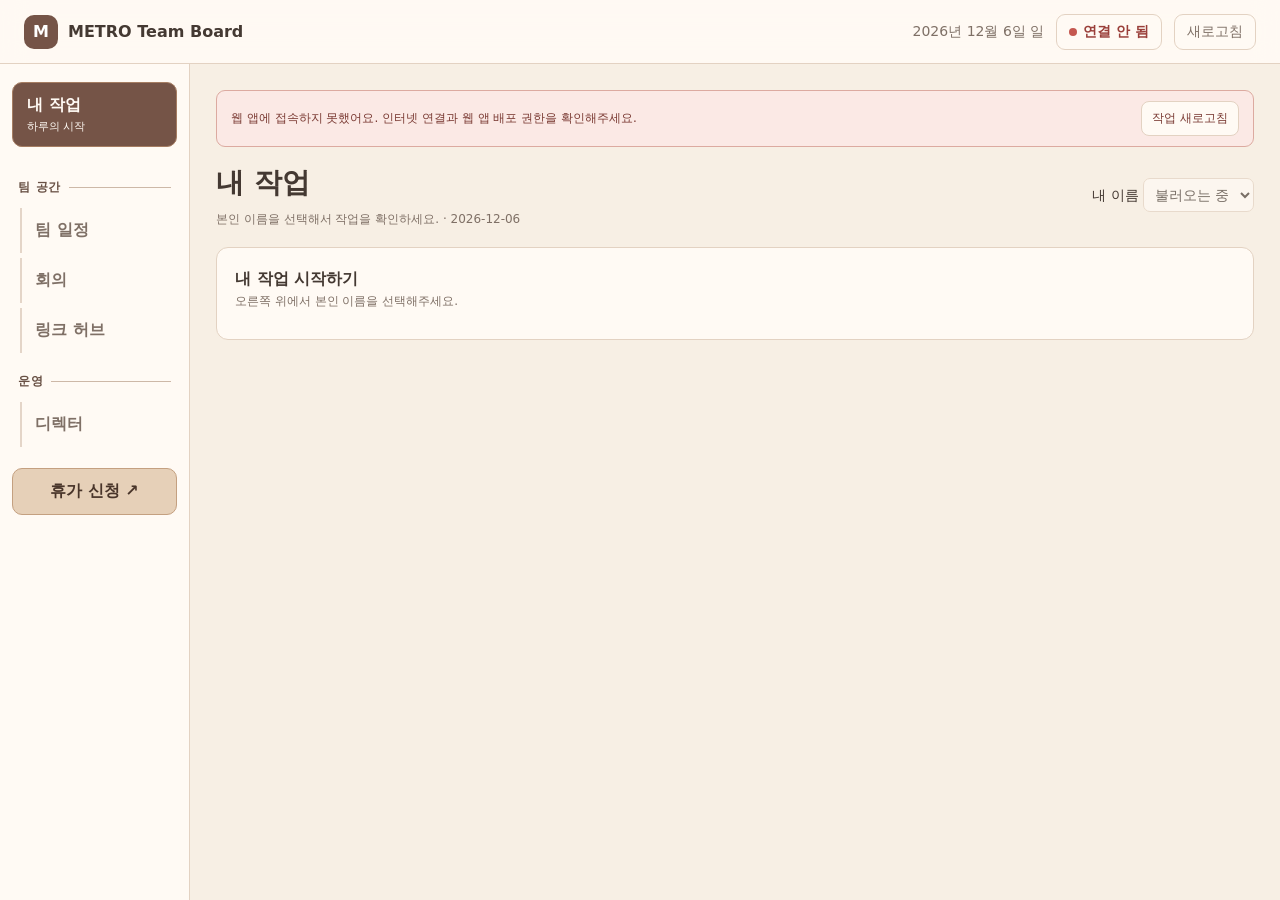
==== commit a9d594da: "Add files via upload" ====
--- a/index.html
+++ b/index.html
@@ -399,7 +399,13 @@
 #scheduleTabs{max-width:1320px;margin:0 auto 18px;display:flex;gap:8px}#scheduleTabs[hidden]{display:none}#scheduleTabs a{background:var(--paper);color:var(--ink);padding:8px 14px;border:1px solid var(--line);border-radius:9px;text-decoration:none;font-size:14px;font-weight:700}#scheduleTabs a.active{background:var(--brand);color:white}
 @media(max-width:900px){#nav{grid-template-columns:repeat(6,1fr)}#nav .nav-label{display:none}#nav .work-home,#nav .leave-nav{margin:0;padding:7px 3px}#nav .work-home small{display:none}#nav a{font-size:11px;display:flex;align-items:center;justify-content:center}#metro-daily .md-head h1{font-size:24px}.sidebar{height:68px}main{padding-bottom:88px}}
 </style>
-</head>
+<style>
+#nav .nav-label{display:flex;align-items:center;gap:8px;margin-top:15px;margin-bottom:7px;padding:0 6px;color:#685044;font-size:12px;letter-spacing:.06em}
+#nav .nav-label b{font-weight:850;white-space:nowrap}#nav .nav-label>span{height:1px;flex:1;background:#cdb8a7}
+#nav>a:not(.work-home):not(.leave-nav){margin-left:8px;padding-left:13px;border-left:2px solid #e4d5c8;border-radius:0 9px 9px 0}
+#nav>a.active:not(.work-home):not(.leave-nav){border-left-color:#755447}
+@media(max-width:900px){#nav .nav-label{display:none}#nav>a:not(.work-home):not(.leave-nav){margin:0;padding:7px 3px;border-left:0;border-radius:9px}}
+</style></head>
 <body>
   <div class="app">
     <header class="topbar">
@@ -407,7 +413,7 @@
       <div class="sync"><span id="todayLabel"></span><button id="syncStatus" class="sync-status" type="button" data-state="loading" aria-live="polite"><span class="sync-word">불러오는 중</span></button><button id="refreshBtn" type="button">새로고침</button></div>
     </header>
     <aside class="sidebar">
-      <nav id="nav" aria-label="주요 메뉴"><a href="#my" data-view="my" class="work-home"><strong>내 작업</strong><small>하루의 시작</small></a><span class="nav-label">팀 공간</span><a href="#today" data-view="schedule">팀 일정</a><a href="#meet" data-view="meet">회의</a><a href="#links" data-view="links">링크 허브</a><span class="nav-label">운영</span><a href="#director" data-view="director">디렉터</a><a class="leave-nav" href="https://docs.google.com/forms/d/e/1FAIpQLSe6T11sDoQKH7q5KqlhPFRLSgvoEIrhNppqYDP3GI3XBCIr4g/viewform" target="_blank" rel="noopener noreferrer">휴가 신청 ↗</a></nav>
+      <nav id="nav" aria-label="주요 메뉴"><a href="#my" data-view="my" class="work-home"><strong>내 작업</strong><small>하루의 시작</small></a><span class="nav-label" role="heading" aria-level="2"><b>팀 공간</b><span></span></span><a href="#today" data-view="schedule">팀 일정</a><a href="#meet" data-view="meet">회의</a><a href="#links" data-view="links">링크 허브</a><span class="nav-label" role="heading" aria-level="2"><b>운영</b><span></span></span><a href="#director" data-view="director">디렉터</a><a class="leave-nav" href="https://docs.google.com/forms/d/e/1FAIpQLSe6T11sDoQKH7q5KqlhPFRLSgvoEIrhNppqYDP3GI3XBCIr4g/viewform" target="_blank" rel="noopener noreferrer">휴가 신청 ↗</a></nav>
     </aside>
     <main id="main">
       <div id="notice" class="notice" hidden></div>
@@ -415,8 +421,8 @@
 <div id="metro-daily">
 <div id="md-sync" class="work-status" aria-live="polite"><span id="md-syncmessage">에픽 작업을 불러오는 중…</span><div><button type="button" id="md-retry" hidden>저장 재시도</button><button type="button" id="md-refresh">작업 새로고침</button></div></div>
 <section id="my" class="view"><div class="md-head"><div><h1 id="md-heading">내 작업</h1><p class="md-small" id="md-subtitle"></p></div><label id="md-personlabel">내 이름 <select id="md-person" aria-label="내 이름"><option value="">불러오는 중</option></select></label></div>
-<div id="md-memberlogin" class="md-panel work-login"><h2>내 작업 시작하기</h2><p class="md-small">본인 이름을 선택하고 팀에서 공유한 작업 저장 비밀번호를 입력해주세요.</p><form id="md-memberform"><label>팀원용 비밀번호<input id="md-memberpin" type="password" autocomplete="off" required></label><button type="submit" class="md-primary">내 작업 열기</button></form></div>
-<div id="md-my" hidden><div class="md-tabs" role="tablist" aria-label="내 작업 보기"><button type="button" role="tab" data-tab="today" aria-selected="true">오늘 할 일</button><button type="button" role="tab" data-tab="all" aria-selected="false">전체 배정작업</button><button type="button" role="tab" data-tab="done" aria-selected="false">완료기록</button></div><section id="md-dailyreport" class="md-reporttask"></section><div id="md-mycontent"></div></div><div class="md-actions"><p class="md-small" id="md-memberhint"></p><button type="button" id="md-logout" hidden>내 작업 잠그기</button></div></section>
+<div id="md-memberlogin" class="md-panel work-login"><h2>내 작업 시작하기</h2><p class="md-small">오른쪽 위에서 본인 이름을 선택해주세요.</p></div>
+<div id="md-my" hidden><div class="md-tabs" role="tablist" aria-label="내 작업 보기"><button type="button" role="tab" data-tab="today" aria-selected="true">오늘 할 일</button><button type="button" role="tab" data-tab="all" aria-selected="false">전체 배정작업</button><button type="button" role="tab" data-tab="done" aria-selected="false">완료기록</button></div><section id="md-dailyreport" class="md-reporttask"></section><div id="md-mycontent"></div></div><div class="md-actions"><p class="md-small" id="md-memberhint"></p></div></section>
 <section id="director" class="view" hidden><div class="md-head"><div><h1>디렉터</h1><p class="md-small">완료 등록 · 마감 지난 작업 · 팀원 요청 · 데일리 리포트</p></div><button type="button" id="md-adminlogout" hidden>디렉터 잠그기</button></div>
 <div id="md-directorlogin" class="md-panel work-login"><h2>디렉터 확인</h2><p class="md-small">기존 관리 비밀번호로 팀원 기록을 확인할 수 있어요.</p><form id="md-adminform"><label>관리 비밀번호<input id="md-adminpin" type="password" autocomplete="off" required></label><button type="submit" class="md-primary">디렉터 화면 열기</button></form></div>
 <div id="md-director" hidden><div class="md-tabs" role="tablist" aria-label="디렉터 확인 항목"><button type="button" role="tab" data-reviewtab="completed" aria-selected="true">완료 등록</button><button type="button" role="tab" data-reviewtab="overdue" aria-selected="false">마감 지난 작업</button><button type="button" role="tab" data-reviewtab="requests" aria-selected="false">팀원 요청</button><button type="button" role="tab" data-reviewtab="dailyreports" aria-selected="false">데일리 리포트</button><button type="button" role="tab" data-reviewtab="team" aria-selected="false">팀 명단</button></div><div class="md-filters"><label>팀원 <select id="md-reviewperson"><option value="">전체 팀원</option></select></label></div><p class="md-feedback" id="md-feedback" aria-live="polite"></p><div id="md-reviewlist"></div><div id="md-teamcontainer" hidden><section id="team"></section></div></div></section></div>
@@ -452,7 +458,7 @@
 (() => {
   'use strict';
 
-  const VERSION = '2026-09-30-work-1';
+  const VERSION = '2026-09-30-work-2';
   const NEED_ADMIN_VERSION = 4;   // 이 홈페이지가 필요로 하는 관리용 코드(metro-admin.gs) 버전
   const C = window.METRO_CONFIG || {};
   const MAIN_URL = String(C.API_URL || '').trim();
@@ -2304,7 +2310,7 @@
 const root=document.getElementById('metro-daily'),q=s=>root.querySelector(s),api=window.METRO_CONFIG.ADMIN_API_URL;
 const esc=s=>String(s??'').replace(/[&<>"']/g,c=>({'&':'&amp;','<':'&lt;','>':'&gt;','"':'&quot;',"'":'&#39;'}[c]));
 const seoulDay=()=>new Intl.DateTimeFormat('sv-SE',{timeZone:'Asia/Seoul',year:'numeric',month:'2-digit',day:'2-digit'}).format(new Date());
-let tasks=[],people=[],person='',tab='today',view='my',reviewTab='completed',today=seoulDay(),memberPass='',adminPass='',loadedPerson='',directorLoaded=false,busy=false,pendingWrite=null,loading=false,revision=0;
+let tasks=[],people=[],person='',tab='today',view='my',reviewTab='completed',today=seoulDay(),adminPass='',loadedPerson='',directorLoaded=false,busy=false,pendingWrite=null,loading=false,revision=0;
 const states=new Map(),plans=new Map(),records=[],notes={},checks={},checkDrafts={},requestDrafts={},requests=[],returnDrafts={},returnErrors={},dailyReports={},checkActivity={},dirtyNotes={};
 let requestOpen=null,returnOpen=null;
 const key=t=>t.id,pk=t=>person+'|'+key(t),valid=s=>/^\d{4}-\d{2}-\d{2}$/.test(s),owners=t=>t.owners.split(/[,、\n]/).map(x=>x.trim()),mine=()=>tasks.filter(t=>owners(t).includes(person)&&t.status!=='완료'),reported=t=>records.find(r=>r.person===person&&r.key===key(t)&&!r.cancelled&&!r.returned);
@@ -2312,13 +2318,13 @@
 function setDisabled(){
  const locked=busy||!!pendingWrite;
  root.setAttribute('aria-busy',String(busy));
- q('#md-person').disabled=locked||!people.length;
+ q('#md-person').disabled=locked||loading||!people.length;
  root.querySelectorAll('#md-my [data-action],#md-my input,#md-my textarea,#md-my select,#md-director [data-action],#md-director [data-check]').forEach(el=>{
    el.disabled=locked||(el.dataset.action==='add'&&plans.get(person+'|'+el.dataset.key)===today);
  });
  q('#md-refresh').disabled=locked;q('#md-retry').disabled=busy;
  root.querySelectorAll('.work-login input,.work-login button').forEach(el=>el.disabled=busy||!!pendingWrite);
- q('#md-logout').disabled=locked;q('#md-adminlogout').disabled=locked;
+ q('#md-adminlogout').disabled=locked;
 }
 function rebuild(){
  plans.clear();records.length=0;requests.length=0;
@@ -2343,10 +2349,10 @@
 function updatePeople(list){
  const next=[...new Set([...(list||[]),...tasks.flatMap(owners),...states.keys()])].filter(Boolean).sort((a,b)=>a.localeCompare(b,'ko'));
  people=next;
- if(!person){let stored='';try{stored=localStorage.getItem('metro-work-person')||'';}catch{}person=next.includes(stored)?stored:next.includes('설아')?'설아':next[0]||'';}
+ if(!person){let stored='';try{stored=localStorage.getItem('metro-work-person')||'';}catch{}person=next.includes(stored)?stored:'';}
  if(!next.includes(person)&&person)next.push(person);
  const filter=q('#md-reviewperson').value;
- q('#md-person').innerHTML=next.map(p=>`<option value="${esc(p)}">${esc(p)}</option>`).join('');q('#md-person').value=person;
+ q('#md-person').innerHTML='<option value="">본인 이름 선택</option>'+next.map(p=>`<option value="${esc(p)}">${esc(p)}</option>`).join('');q('#md-person').value=person;
  q('#md-reviewperson').innerHTML='<option value="">전체 팀원</option>'+next.map(p=>`<option value="${esc(p)}">${esc(p)}</option>`).join('');q('#md-reviewperson').value=next.includes(filter)?filter:'';
 }
 async function jsonRequest(body){
@@ -2356,7 +2362,7 @@
   const text=await response.text();let data;
   try{data=JSON.parse(text);}catch{throw new Error('데이터 대신 다른 화면을 받았어요. 웹 앱 배포 주소와 액세스 권한을 확인해주세요.');}
   if(!data.ok){const err=new Error(data.error||'시트 연결에 실패했어요.');err.definitive=true;throw err;}
-  if(!data.workVersion&&!(data.duplicate===true&&data.state&&body?.requestId))throw new Error('개인 작업 연결 코드가 배포되지 않았어요. 최신 코드의 웹 앱 주소를 확인해주세요.');
+  if((!data.workVersion||data.workVersion<2)&&!(data.duplicate===true&&data.state&&body?.requestId))throw new Error('비밀번호 없는 새 연결 코드를 Apps Script에 붙여넣고 기존 웹 앱을 새 버전으로 배포해주세요.');
   return data;
  }catch(err){if(err.name==='AbortError')throw new Error('응답을 기다리는 시간이 길어졌어요.');if(err instanceof TypeError)throw new Error('웹 앱에 접속하지 못했어요. 인터넷 연결과 웹 앱 배포 권한을 확인해주세요.');throw err;}
  finally{clearTimeout(timer);}
@@ -2365,8 +2371,9 @@
 async function mutate(action,fields={},onSuccess){
  if(busy||pendingWrite)return;
  const director=['review','return','request_handle'].includes(action);
- const body={action:'work_'+action,person,requestId:requestId(),...fields,...(director?{pass:adminPass}:{memberPass})};
- if(!(director?adminPass:memberPass)){status('먼저 비밀번호로 화면을 열어주세요.',true);return;}
+ const body={action:'work_'+action,person,requestId:requestId(),...fields,...(director?{pass:adminPass}:{})};
+ if(director&&!adminPass){status('먼저 관리 비밀번호로 디렉터 화면을 열어주세요.',true);return;}
+ if(!director&&(!person||loadedPerson!==person)){status('먼저 본인 이름을 선택해주세요.',true);return;}
  pendingWrite={body,onSuccess};await submitPending();
 }
 async function submitPending(){
@@ -2382,22 +2389,22 @@
   if(err.definitive)pendingWrite=null;
   status(err.message+(pendingWrite?' 저장 여부가 아직 확인되지 않았으니 ‘저장 재시도’를 눌러주세요.':''),true);
   if(err.definitive&&/비밀번호/.test(err.message)){
-   if(pending.body.pass){adminPass='';directorLoaded=false;}else{memberPass='';loadedPerson='';}
+   if(pending.body.pass){adminPass='';directorLoaded=false;}else{loadedPerson='';}
   }
  }finally{busy=false;render();setDisabled();}
 }
 async function refresh(quiet=false){
  if(busy||pendingWrite||loading)return;
  if(quiet&&root.contains(document.activeElement)&&['INPUT','TEXTAREA','SELECT'].includes(document.activeElement.tagName))return;
- const initialRevision=revision,initialView=view;loading=true;if(!quiet)status('에픽 작업과 개인 기록을 불러오는 중…');
+ const initialRevision=revision,initialView=view;loading=true;if(!quiet)status('에픽 작업과 개인 기록을 불러오는 중…');setDisabled();
  try{
   let data;
   if(view==='director'&&adminPass){data=await jsonRequest({action:'work_director',pass:adminPass});}
-  else if(memberPass&&person){data=await jsonRequest({action:'work_read',person,memberPass});loadedPerson=person;}
-  else{data=await jsonRequest();if(data.ready===false)throw new Error('관리자시트에서 METRO_연결준비를 한 번 실행해주세요.');}
+  else if(person){const targetPerson=person;data=await jsonRequest({action:'work_read',person:targetPerson});if(person!==targetPerson)return;loadedPerson=targetPerson;}
+  else{data=await jsonRequest();applyData(data);if(person){const targetPerson=person;data=await jsonRequest({action:'work_read',person:targetPerson});if(person!==targetPerson)return;loadedPerson=targetPerson;}}
   if(initialRevision!==revision||initialView!==view)return;
   applyData(data);status('에픽시트 연결됨 · '+today+' · 1분마다 갱신');render();
- }catch(err){status(err.message,true);if(err.definitive&&/비밀번호/.test(err.message)){if(view==='director'){adminPass='';directorLoaded=false;}else{memberPass='';loadedPerson='';}render();}}
+ }catch(err){status(err.message,true);if(err.definitive&&/비밀번호/.test(err.message)){if(view==='director'){adminPass='';directorLoaded=false;}else{loadedPerson='';}render();}}
  finally{loading=false;setDisabled();}
 }
 const selectedToday=k=>plans.get(k)===today;
@@ -2414,13 +2421,14 @@
 function activity(p){const completed=records.filter(r=>r.person===p&&r.date===today&&!r.cancelled).length;const checked=Object.values(checkActivity).filter(a=>a.person===p&&a.date===today&&a.done).length;return {completed,checked,hasWork:completed>0||checked>0};}
 function reportStatus(p){const a=activity(p),written=!!dailyReports[today+'|'+p];return {a,written,label:written?'작성 완료':a.hasWork?'미작성':'작성 불필요',css:written?'md-done':a.hasWork?'md-reportmissing':'md-reportoptional'};}
 function render(){
-  q('#md-my').hidden=!memberPass||loadedPerson!==person;
-  q('#md-memberlogin').hidden=!!memberPass&&loadedPerson===person;
+  q('#md-my').hidden=!person||loadedPerson!==person;
+  q('#md-memberlogin').hidden=!!person&&loadedPerson===person;
+  q('#md-memberlogin p').textContent=person?'개인 기록을 불러오는 중이에요.':'오른쪽 위에서 본인 이름을 선택해주세요.';
   q('#md-director').hidden=!adminPass||!directorLoaded;
   q('#md-directorlogin').hidden=!!adminPass&&directorLoaded;
-  q('#md-logout').hidden=!memberPass;q('#md-adminlogout').hidden=!adminPass;
-  q('#md-subtitle').textContent=(person?person+'님, ':'')+'오늘 할 일을 골라보세요. · '+today;
-  q('#md-memberhint').textContent=memberPass?'작업은 관리자시트에 저장됩니다. 데일리 리포트 표시는 본인이 작성한 뒤 눌러주세요.':'';
+  q('#md-adminlogout').hidden=!adminPass;
+  q('#md-subtitle').textContent=(person?person+'님, 오늘 할 일을 골라보세요.':'본인 이름을 선택해서 작업을 확인하세요.')+' · '+today;
+  q('#md-memberhint').textContent=person?'작업은 관리자시트에 저장됩니다. 데일리 리포트 표시는 본인이 작성한 뒤 눌러주세요.':'';
 const ds=reportStatus(person);q('#md-dailyreport').innerHTML=`<div class="md-title"><h2>데일리 리포트 작성하기</h2><span class="md-tag ${ds.css}">${ds.label}</span></div><div class="md-actions"><span class="md-small">${ds.a.hasWork?'오늘 작업 기록이 있어요':'오늘 작업 기록 없음 · 작성 선택'}</span><button type="button" class="${ds.written?'':'md-primary'}" data-action="dailyreport">${ds.written?'작성 완료 표시 취소':'작성 완료로 표시'}</button></div>`;
 root.querySelectorAll('[data-tab]').forEach(b=>b.setAttribute('aria-selected',String(b.dataset.tab===tab)));
 const assigned=mine().filter(t=>!reported(t)),focus=assigned.filter(t=>selectedToday(pk(t))&&!reported(t)),myrecords=records.filter(r=>r.person===person&&!r.cancelled).slice().reverse();
@@ -2506,13 +2514,7 @@
  if(busy||pendingWrite)return;
  person=e.target.value;requestOpen=null;
  try{localStorage.setItem('metro-work-person',person);}catch{}
- loadedPerson='';render();if(memberPass)refresh();
-});
-q('#md-memberform').addEventListener('submit',async e=>{
- e.preventDefault();if(busy||loading||pendingWrite)return;if(!person){status('이름 목록을 불러온 뒤 본인 이름을 선택해주세요.',true);return;}
- const pin=q('#md-memberpin').value;busy=true;status('개인 기록을 불러오는 중…');setDisabled();
- try{const data=await jsonRequest({action:'work_read',person,memberPass:pin});memberPass=pin;loadedPerson=person;q('#md-memberpin').value='';applyData(data);status('내 작업 연결됨 · '+today);}
- catch(err){status(err.message,true);}finally{busy=false;render();}
+ loadedPerson='';render();refresh();
 });
 q('#md-adminform').addEventListener('submit',async e=>{
  e.preventDefault();if(busy||loading||pendingWrite)return;
@@ -2520,14 +2522,9 @@
  try{const data=await jsonRequest({action:'work_director',pass:pin});adminPass=pin;applyData(data);q('#md-adminpin').value='';status('디렉터 연결됨 · '+today);}
  catch(err){status(err.message,true);}finally{busy=false;render();}
 });
-q('#md-logout').addEventListener('click',()=>{
- if(busy||pendingWrite)return;
- memberPass='';loadedPerson='';Object.keys(dirtyNotes).forEach(k=>delete dirtyNotes[k]);
- if(!adminPass)states.clear();rebuild();render();status('내 작업을 잠갔어요.');
-});
 q('#md-adminlogout').addEventListener('click',()=>{
  if(busy||pendingWrite)return;adminPass='';directorLoaded=false;
- for(const p of states.keys())if(p!==person||!memberPass)states.delete(p);
+ for(const p of states.keys())if(p!==person)states.delete(p);
  rebuild();render();status('디렉터 화면을 잠갔어요.');
 });
 q('#md-retry').addEventListener('click',submitPending);
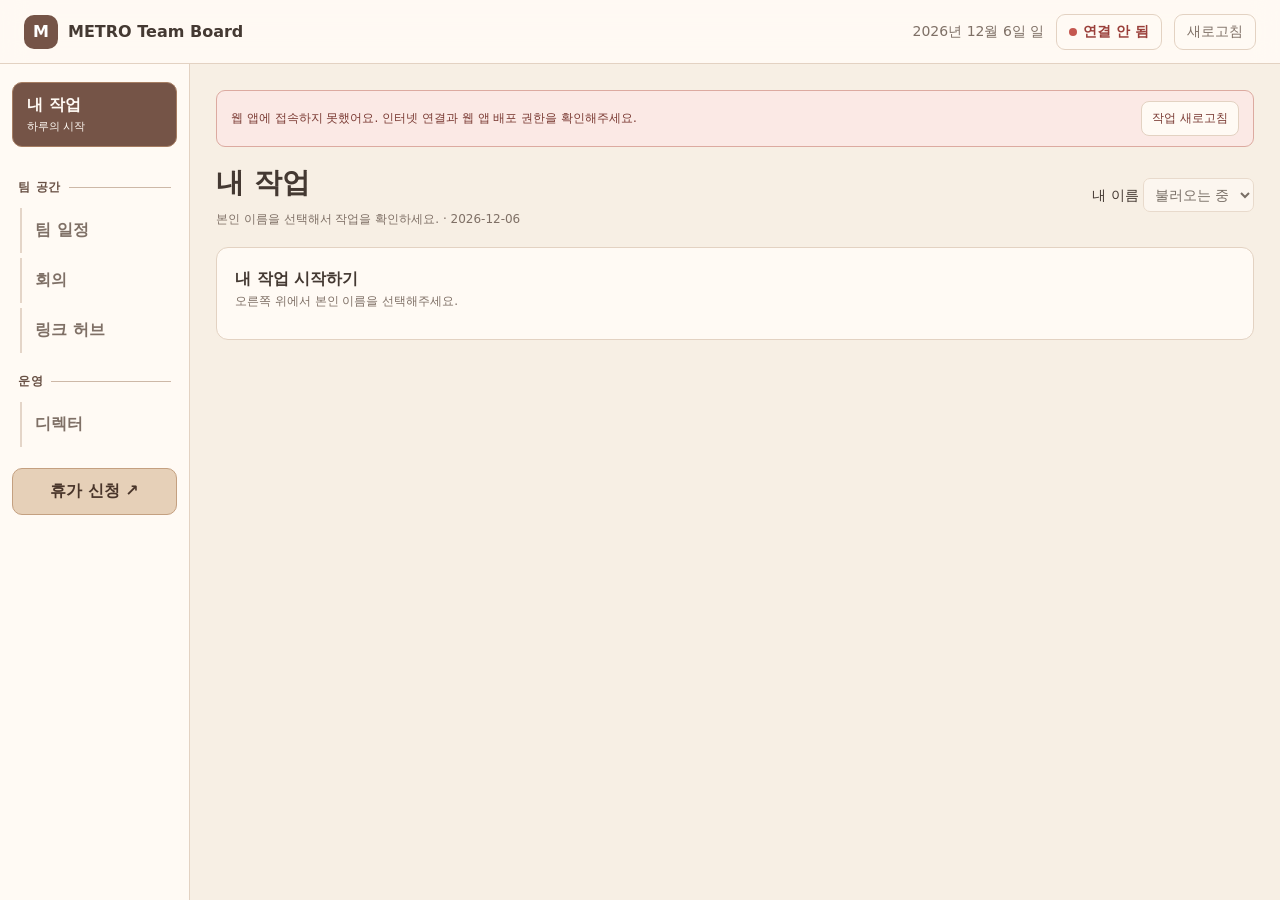
==== commit b118406d: "Add files via upload" ====
--- a/index.html
+++ b/index.html
@@ -2346,9 +2346,14 @@
  if(data.state)states.set(data.state.person,data.state);
  rebuild();updatePeople(data.people);
 }
+function isMemberName(name){
+ const value=String(name||'').trim();
+ return !!value&&!/^(?:(?:개발|기획|아트|디자인|프로그래밍|사운드|운영)(?:팀)?|전체|전체팀원|공통|미정|없음|담당자|이름|TBD|Unassigned)$|^(?:배정전|미배정|담당미정|담당자미정)(?:$|[（(\\-_:：])/i.test(value.replace(/\s+/g,''));
+}
 function updatePeople(list){
- const next=[...new Set([...(list||[]),...tasks.flatMap(owners),...states.keys()])].filter(Boolean).sort((a,b)=>a.localeCompare(b,'ko'));
+ const next=[...new Set([...(list||[]),...tasks.flatMap(owners),...states.keys()])].filter(isMemberName).sort((a,b)=>a.localeCompare(b,'ko'));
  people=next;
+ if(person&&!isMemberName(person)){person='';loadedPerson='';try{localStorage.removeItem('metro-work-person');}catch{}}
  if(!person){let stored='';try{stored=localStorage.getItem('metro-work-person')||'';}catch{}person=next.includes(stored)?stored:'';}
  if(!next.includes(person)&&person)next.push(person);
  const filter=q('#md-reviewperson').value;
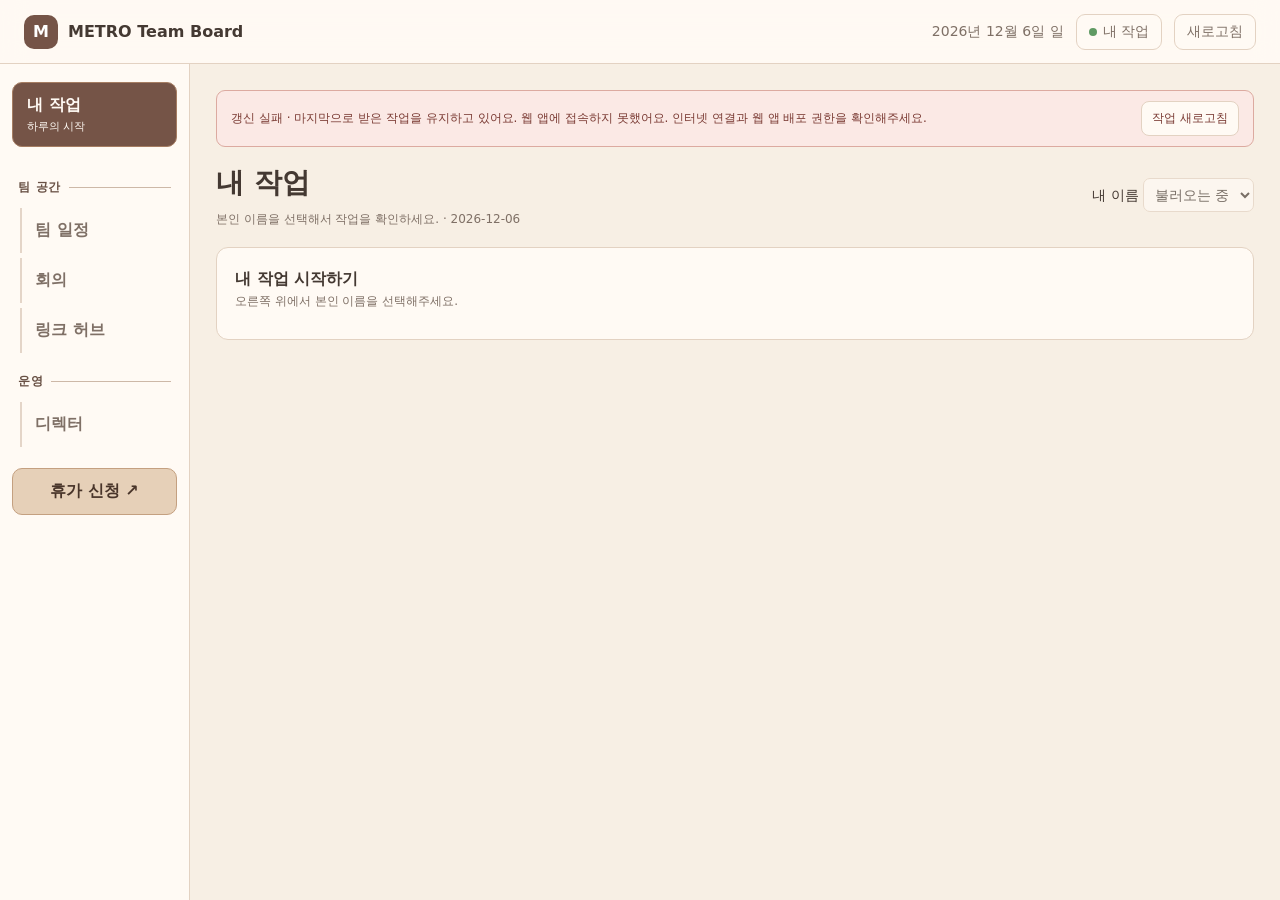
==== commit 63f96bd1: "Add files via upload" ====
--- a/index.html
+++ b/index.html
@@ -458,7 +458,7 @@
 (() => {
   'use strict';
 
-  const VERSION = '2026-09-30-work-2';
+  const VERSION = '2026-10-01-work-3';
   const NEED_ADMIN_VERSION = 4;   // 이 홈페이지가 필요로 하는 관리용 코드(metro-admin.gs) 버전
   const C = window.METRO_CONFIG || {};
   const MAIN_URL = String(C.API_URL || '').trim();
@@ -1932,8 +1932,9 @@
     }).filter(o => pick(o, '이름'));
   }
 
+  const needsTeamData=()=>!['','#my'].includes(location.hash);
   async function load({ quiet = false } = {}) {
-    if (state.loading) return;
+    if (!needsTeamData() || state.loading) return;
     state.loading = true;
     if (!quiet) setSync('loading', '<span class="sync-word">불러오는 중</span>');
     try {
@@ -2291,7 +2292,7 @@
     document.addEventListener('keydown', e => { if (e.key === 'Escape') $$('.picker[open]').forEach(p => { p.open = false; }); });
     $('#passDialog').addEventListener('close', () => { if (passResolve) closePass(null); });
     $('#refreshBtn').addEventListener('click', () => load());
-    window.addEventListener('hashchange', route);
+    window.addEventListener('hashchange', () => {route();if(needsTeamData()&&(!state.lastSync||Date.now()-state.lastSync>60000))load({quiet:true});});
     document.addEventListener('visibilitychange', () => {
       if (!document.hidden && (!state.lastSync || Date.now() - state.lastSync > 15000)) load({ quiet: true });
     });
@@ -2299,7 +2300,8 @@
 
   bindEvents();
   renderAll();
-  load();
+  if(needsTeamData())load();
+  else setSync('ok','내 작업');
   setInterval(tick, 1000);
   setInterval(() => { if (!document.hidden && !isBusy()) load({ quiet: true }); }, REFRESH_MS);
 })();
@@ -2312,7 +2314,9 @@
 const seoulDay=()=>new Intl.DateTimeFormat('sv-SE',{timeZone:'Asia/Seoul',year:'numeric',month:'2-digit',day:'2-digit'}).format(new Date());
 let tasks=[],people=[],person='',tab='today',view='my',reviewTab='completed',today=seoulDay(),adminPass='',loadedPerson='',directorLoaded=false,busy=false,pendingWrite=null,loading=false,revision=0;
 const states=new Map(),plans=new Map(),records=[],notes={},checks={},checkDrafts={},requestDrafts={},requests=[],returnDrafts={},returnErrors={},dailyReports={},checkActivity={},dirtyNotes={};
-let requestOpen=null,returnOpen=null;
+let requestOpen=null,returnOpen=null,cachedPerson='';
+const workVisible=()=>['','#my','#director','#team'].includes(location.hash);
+try{person=localStorage.getItem('metro-work-person')||'';if(!isMemberName(person))person='';}catch{}
 const key=t=>t.id,pk=t=>person+'|'+key(t),valid=s=>/^\d{4}-\d{2}-\d{2}$/.test(s),owners=t=>t.owners.split(/[,、\n]/).map(x=>x.trim()),mine=()=>tasks.filter(t=>owners(t).includes(person)&&t.status!=='완료'),reported=t=>records.find(r=>r.person===person&&r.key===key(t)&&!r.cancelled&&!r.returned);
 function status(message,error=false){q('#md-syncmessage').textContent=message;q('#md-sync').dataset.error=String(error);q('#md-retry').hidden=!pendingWrite;}
 function setDisabled(){
@@ -2320,7 +2324,7 @@
  root.setAttribute('aria-busy',String(busy));
  q('#md-person').disabled=locked||loading||!people.length;
  root.querySelectorAll('#md-my [data-action],#md-my input,#md-my textarea,#md-my select,#md-director [data-action],#md-director [data-check]').forEach(el=>{
-   el.disabled=locked||(el.dataset.action==='add'&&plans.get(person+'|'+el.dataset.key)===today);
+   el.disabled=locked||(el.closest('#md-my')&&loadedPerson!==person)||(el.dataset.action==='add'&&plans.get(person+'|'+el.dataset.key)===today);
  });
  q('#md-refresh').disabled=locked;q('#md-retry').disabled=busy;
  root.querySelectorAll('.work-login input,.work-login button').forEach(el=>el.disabled=busy||!!pendingWrite);
@@ -2345,6 +2349,7 @@
  if(Array.isArray(data.states)){states.clear();data.states.forEach(s=>states.set(s.person,s));directorLoaded=true;}
  if(data.state)states.set(data.state.person,data.state);
  rebuild();updatePeople(data.people);
+ if(data.state&&data.state.person===person){try{sessionStorage.setItem('metro-work-cache-v3',JSON.stringify({person:person,tasks:tasks,state:data.state,people:people,savedAt:Date.now()}));}catch{}}
 }
 function isMemberName(name){
  const value=String(name||'').trim();
@@ -2399,7 +2404,7 @@
  }finally{busy=false;render();setDisabled();}
 }
 async function refresh(quiet=false){
- if(busy||pendingWrite||loading)return;
+ if(!workVisible()||busy||pendingWrite||loading)return;
  if(quiet&&root.contains(document.activeElement)&&['INPUT','TEXTAREA','SELECT'].includes(document.activeElement.tagName))return;
  const initialRevision=revision,initialView=view;loading=true;if(!quiet)status('에픽 작업과 개인 기록을 불러오는 중…');setDisabled();
  try{
@@ -2409,8 +2414,8 @@
   else{data=await jsonRequest();applyData(data);if(person){const targetPerson=person;data=await jsonRequest({action:'work_read',person:targetPerson});if(person!==targetPerson)return;loadedPerson=targetPerson;}}
   if(initialRevision!==revision||initialView!==view)return;
   applyData(data);status('에픽시트 연결됨 · '+today+' · 1분마다 갱신');render();
- }catch(err){status(err.message,true);if(err.definitive&&/비밀번호/.test(err.message)){if(view==='director'){adminPass='';directorLoaded=false;}else{loadedPerson='';}render();}}
- finally{loading=false;setDisabled();}
+ }catch(err){status((loadedPerson===person||cachedPerson===person?'갱신 실패 · 마지막으로 받은 작업을 유지하고 있어요. ':'')+err.message,true);if(err.definitive&&/비밀번호/.test(err.message)){if(view==='director'){adminPass='';directorLoaded=false;}else{loadedPerson='';}render();}}
+ finally{loading=false;setDisabled();if(person&&loadedPerson!==person&&cachedPerson!==person)q('#md-memberlogin p').textContent='작업을 불러오지 못했어요. 위의 ‘작업 새로고침’을 눌러주세요.';}
 }
 const selectedToday=k=>plans.get(k)===today;
 const unfinishedLabel=k=>{const d=plans.get(k);if(!d||d>=today)return '';const previous=new Date(today+'T00:00:00Z');previous.setUTCDate(previous.getUTCDate()-1);return d===previous.toISOString().slice(0,10)?'어제 선택 · 미완료':d.slice(5).replace('-','/')+' 선택 · 미완료';};
@@ -2426,8 +2431,8 @@
 function activity(p){const completed=records.filter(r=>r.person===p&&r.date===today&&!r.cancelled).length;const checked=Object.values(checkActivity).filter(a=>a.person===p&&a.date===today&&a.done).length;return {completed,checked,hasWork:completed>0||checked>0};}
 function reportStatus(p){const a=activity(p),written=!!dailyReports[today+'|'+p];return {a,written,label:written?'작성 완료':a.hasWork?'미작성':'작성 불필요',css:written?'md-done':a.hasWork?'md-reportmissing':'md-reportoptional'};}
 function render(){
-  q('#md-my').hidden=!person||loadedPerson!==person;
-  q('#md-memberlogin').hidden=!!person&&loadedPerson===person;
+  q('#md-my').hidden=!person||(loadedPerson!==person&&cachedPerson!==person);
+  q('#md-memberlogin').hidden=!!person&&(loadedPerson===person||cachedPerson===person);
   q('#md-memberlogin p').textContent=person?'개인 기록을 불러오는 중이에요.':'오른쪽 위에서 본인 이름을 선택해주세요.';
   q('#md-director').hidden=!adminPass||!directorLoaded;
   q('#md-directorlogin').hidden=!!adminPass&&directorLoaded;
@@ -2534,12 +2539,13 @@
 });
 q('#md-retry').addEventListener('click',submitPending);
 q('#md-refresh').addEventListener('click',()=>refresh());
-document.getElementById('refreshBtn').addEventListener('click',()=>refresh());
+document.getElementById('refreshBtn').addEventListener('click',()=>{if(workVisible())refresh();});
 window.addEventListener('metro:route',e=>{const next=e.detail.view==='director'?'director':'my';const changed=next!==view;view=next;if(e.detail.team)reviewTab='team';render();if(changed)refresh(true);});
 document.addEventListener('visibilitychange',()=>{if(!document.hidden)refresh(true);});
 window.addEventListener('beforeunload',e=>{if(pendingWrite||Object.keys(dirtyNotes).length){e.preventDefault();e.returnValue='';}});
 setInterval(()=>{if(!document.hidden)refresh(true);},60000);
-view=(location.hash==='#director'||location.hash==='#team')?'director':'my';render();refresh();
+try{const cached=JSON.parse(sessionStorage.getItem('metro-work-cache-v3')||'null');if(cached&&person&&cached.person===person&&Date.now()-cached.savedAt<86400000){applyData({tasks:cached.tasks,state:cached.state,people:cached.people});cachedPerson=person;status('지난 작업을 먼저 표시하고 최신 내용을 확인하고 있어요.');}}catch{}
+view=(location.hash==='#director'||location.hash==='#team')?'director':'my';render();setDisabled();if(workVisible())refresh();
 })();
 
 </script>
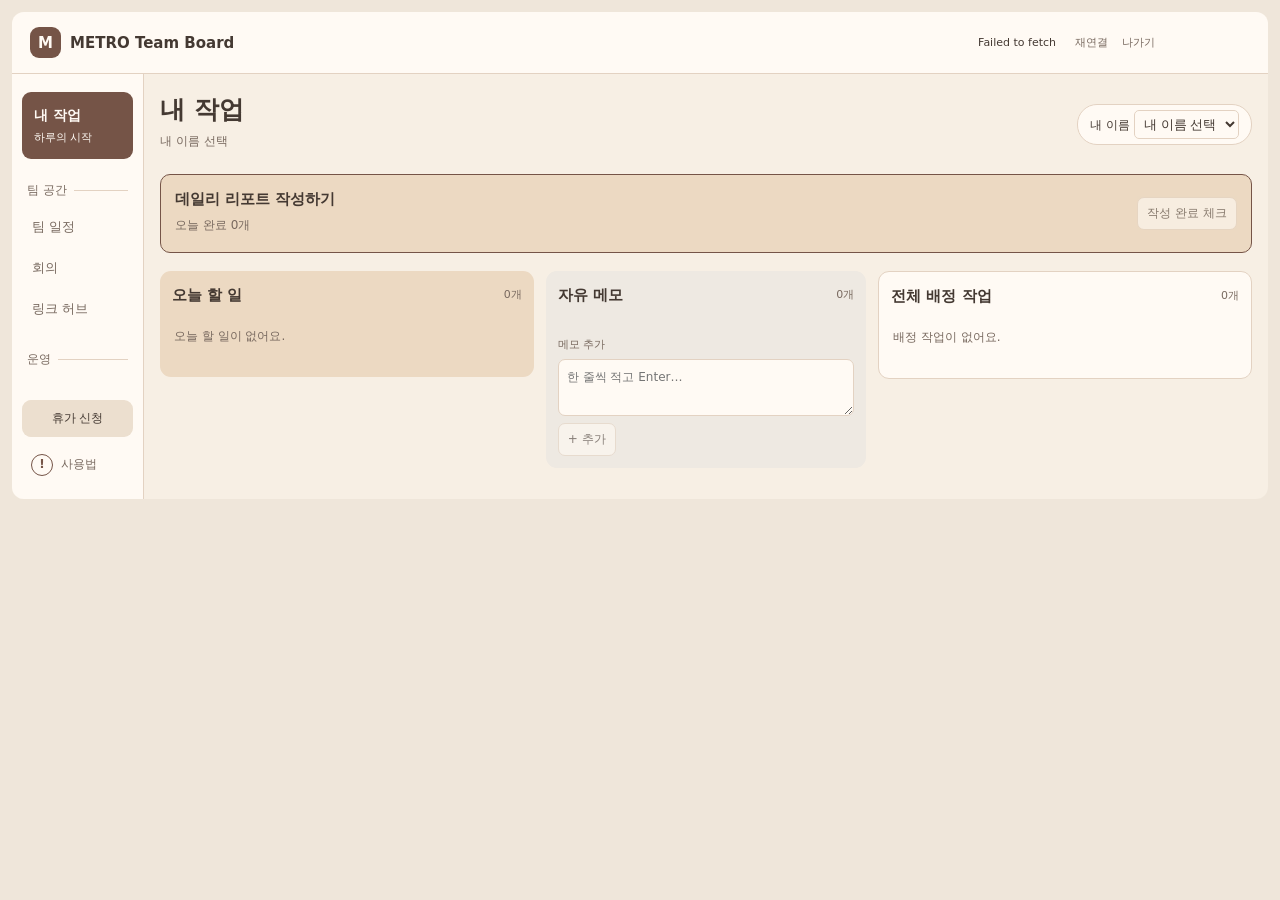
==== commit 1b6b685b: "Add files via upload" ====
--- a/index.html
+++ b/index.html
@@ -1,2553 +1,253 @@
 <!doctype html>
-<!-- METRO Team Board — 이 파일 하나로 홈페이지 전체가 돌아가요. 업데이트할 때는 이 파일만 바꾸면 돼요. -->
-<html lang="ko">
-<head>
-  <meta charset="utf-8">
-  <meta name="viewport" content="width=device-width,initial-scale=1,viewport-fit=cover">
-  <meta name="theme-color" content="#f7efe4">
-  <title>METRO Team Board</title>
-  <meta name="description" content="METRO 팀 작업 가능 시간과 회의를 한곳에서 확인합니다.">
-  <link rel="icon" type="image/svg+xml" href="data:image/svg+xml,%3Csvg xmlns='http://www.w3.org/2000/svg' viewBox='0 0 32 32'%3E%3Crect width='32' height='32' rx='9' fill='%23755447'/%3E%3Cpath d='M8 23V9l8 8 8-8v14' fill='none' stroke='white' stroke-width='3' stroke-linecap='round' stroke-linejoin='round'/%3E%3C/svg%3E">
-  <!-- ▼ 설정: 연결 주소나 폼 주소가 바뀔 때만 여기를 고치세요 ▼ -->
-  <script>
-  window.METRO_CONFIG = {
-    // 기본 연결: 명단·근무시간을 보내주는 기존 Apps Script 웹 앱 주소 (/exec로 끝나요)
-    API_URL: "https://script.google.com/macros/s/AKfycbwywkuWFYE4OBATUIvvlRwhrZIp6_T-QRcQhgCbdvB3i_wkRoLRYXdThMtMu9D7W8S0/exec",
-    // 관리용 연결: metro-admin.gs를 새 프로젝트로 배포한 뒤 나오는 웹 앱 주소를 따옴표 안에 붙여 넣으세요.
-    // 비어 있으면 휴가 일정은 시트에서 직접 읽고, 회의 수정·취소는 쓸 수 없어요.
-    ADMIN_API_URL: "https://script.google.com/macros/s/AKfycbzVRbYcRfdwy6CZEfW3SI5HPyBLwaT8_Xzsiz0Y4PIi2LhzKRXiUDVm60EmUIYZcHPA/exec",
-    // 관리자 시트는 링크 허브에서 관리자에게만 보여요.
-    SHEET_URL: "https://docs.google.com/spreadsheets/d/1Ga7YPgjz1HQy1-el6oi8QxruGht3VpaEWPY5ig3Ukq4/edit",
-    WORK_FORM_URL: "https://docs.google.com/forms/d/e/1FAIpQLScIoOoNupD-pgA72hhXg-Lz4nRpBj6dly33ygFfoBDneQ0v7g/viewform",
-    LEAVE_FORM_URL: "https://docs.google.com/forms/d/e/1FAIpQLSe6T11sDoQKH7q5KqlhPFRLSgvoEIrhNppqYDP3GI3XBCIr4g/viewform",
-    SLOT_MINUTES: 30
-  };
-  </script>
-  <!-- ▲ 설정 끝 ▲ -->
-  <style>
-/* ── 기본 디자인 ── */
-:root{--bg:#f7efe4;--paper:#fffaf4;--paper2:#f1e5d9;--ink:#443932;--muted:#7f7066;--line:#e3d2c2;--brand:#755447;--brand2:#a46f57;--green:#d7ebce;--green-ink:#436341;--wine:#aa7580;--orange:#f2d9c7;--purple:#ece5f4;--shadow:0 10px 30px rgba(80,56,42,.07)}*{box-sizing:border-box}html{background:var(--bg);color:var(--ink);font-family:Pretendard,"Noto Sans KR",system-ui,sans-serif;font-size:16px}body{margin:0;background:var(--bg)}button,input,select,textarea{font:inherit;color:inherit}.app{min-height:100vh;display:grid;grid-template:64px 1fr/190px 1fr}.topbar{position:sticky;top:0;z-index:30;grid-column:1/-1;display:flex;align-items:center;justify-content:space-between;padding:0 24px;background:rgba(255,250,244,.94);border-bottom:1px solid var(--line);backdrop-filter:blur(12px)}.brand{display:flex;align-items:center;gap:10px;color:var(--ink);font-weight:900;text-decoration:none}.brand-mark{display:grid;place-items:center;width:34px;height:34px;border-radius:10px;background:var(--brand);color:#fff}.sync{display:flex;align-items:center;gap:12px;color:var(--muted);font-size:.875rem}.sync button,.ghost{padding:8px 12px;border:1px solid var(--line);border-radius:9px;background:var(--paper);cursor:pointer}.sidebar{position:sticky;top:64px;height:calc(100vh - 64px);padding:18px 12px;border-right:1px solid var(--line);background:var(--paper)}nav{display:grid;gap:5px}nav a{padding:12px 14px;border-radius:10px;color:var(--muted);font-weight:750;text-decoration:none}nav a:hover,nav a.active{background:var(--paper2);color:var(--brand)}main{min-width:0;padding:26px}.view{max-width:1320px;margin:auto}.page-head{display:flex;align-items:end;justify-content:space-between;gap:16px;margin-bottom:20px}.page-head h1{margin:0;font-size:1.75rem}.page-head p{margin:6px 0 0;color:var(--muted)}.notice{max-width:1320px;margin:0 auto 16px;padding:12px 14px;border:1px solid #d9b8a5;border-radius:10px;background:#fff0e7}.card{border:1px solid var(--line);border-radius:16px;background:var(--paper);box-shadow:var(--shadow)}.section{margin-bottom:20px}.section-title{margin:0 0 11px;font-size:1.05rem}.empty{padding:30px;text-align:center;color:var(--muted)}.stats{display:grid;grid-template-columns:repeat(4,1fr);gap:10px;margin-bottom:18px}.stat{padding:16px}.stat b{display:block;font-size:1.6rem}.stat span{color:var(--muted);font-size:.8rem}.scroll{overflow:auto;border-radius:16px}.timeline{min-width:960px}.tl-head,.tl-row{display:grid;grid-template-columns:150px 1fr}.tl-head{border-bottom:1px solid var(--line)}.tl-name{position:sticky;left:0;z-index:3;padding:12px;background:var(--paper);border-right:1px solid var(--line)}.tl-row{min-height:58px;border-bottom:1px solid var(--line)}.tl-hours,.tl-track{position:relative;background:repeating-linear-gradient(to right,transparent 0,transparent calc(4.1667% - 1px),var(--line) calc(4.1667% - 1px),var(--line) 4.1667%)}.tl-hours{height:52px}.hour{position:absolute;bottom:8px;transform:translateX(-50%);font-size:.7rem;color:var(--muted)}.bar{position:absolute;top:12px;height:32px;left:var(--l);width:var(--w);min-width:30px;padding:7px 9px;border-radius:8px;background:var(--green);color:var(--green-ink);font-size:.75rem;font-weight:800;white-space:nowrap;overflow:hidden}.now-line{position:absolute;z-index:2;top:0;bottom:0;left:var(--now);width:2px;background:var(--wine)}.now-label{position:absolute;z-index:3;top:3px;left:var(--now);transform:translateX(-50%);padding:3px 6px;border-radius:99px;background:#f2e1e4;color:#85505b;font-size:.7rem;font-weight:900}.on{display:inline-flex;margin-left:6px;padding:2px 5px;border-radius:99px;background:#dff3e8;color:#17674d;font-size:.65rem}.week-grid{min-width:1000px;width:100%;border-collapse:separate;border-spacing:0}.week-grid th,.week-grid td{padding:11px;border-right:1px solid var(--line);border-bottom:1px solid var(--line);text-align:center}.week-grid th:first-child,.week-grid td:first-child{position:sticky;left:0;z-index:2;background:var(--paper);text-align:left}.pill{display:block;margin:3px;padding:5px;border-radius:6px;background:var(--green);font-size:.75rem}.pill.leave{background:#f4ddbd}.pill.off{background:#eee8e3;color:var(--muted)}.calendar{display:grid;grid-template-columns:repeat(7,1fr);gap:6px;padding:12px}.dow{text-align:center;color:var(--muted);font-size:.75rem;font-weight:800}.day{min-height:104px;padding:8px;border:1px solid var(--line);border-radius:10px;background:#fffdf9}.day.blank{border-color:transparent;background:transparent}.day.today{border:2px solid var(--wine)}.day-num{font-size:.78rem;font-weight:850}.event{display:block;margin-top:4px;padding:4px 6px;border-radius:5px;background:var(--paper2);font-size:.68rem;font-weight:800;white-space:nowrap;overflow:hidden;text-overflow:ellipsis}.event.meeting{background:#e8dce0;color:#714954}.event.leave{background:#f6dfcb;color:#8c542f}.meet-layout{display:grid;grid-template-columns:minmax(0,1.1fr) minmax(360px,.9fr);gap:18px}.form-card{padding:18px}.form-grid{display:grid;grid-template-columns:1fr 1fr;gap:13px}.field{display:grid;gap:6px}.field.full{grid-column:1/-1}.field label,.label{font-size:.82rem;font-weight:800}.field input,.field select,.field textarea{width:100%;padding:11px;border:1px solid var(--line);border-radius:9px;background:#fff}.member-picker{display:flex;flex-wrap:wrap;gap:7px;padding:10px;border:1px solid var(--line);border-radius:10px;max-height:190px;overflow:auto}.member-check{display:flex;align-items:center;gap:6px;padding:7px 9px;border-radius:8px;background:var(--paper2);font-size:.8rem}.primary{padding:12px 16px;border:0;border-radius:10px;background:var(--brand);color:#fff;font-weight:850;cursor:pointer}.primary:disabled{opacity:.45;cursor:not-allowed}.candidate-list{display:grid;gap:9px;margin-top:14px}.candidate{display:grid;grid-template-columns:1fr auto;gap:10px;padding:13px;border:1px solid var(--line);border-radius:12px;background:#fff}.candidate strong{display:block}.candidate small{display:block;margin-top:4px;color:var(--muted)}.calendar-card{padding:4px}.confirmed{display:grid;gap:9px;margin-top:14px}.confirmed-item{padding:12px;border:1px solid var(--line);border-radius:10px;background:#fff}.notice-copy{margin-top:16px;padding:14px;border:1px solid #d7c2b3;border-radius:12px;background:#fff7f0}.notice-copy textarea{width:100%;min-height:132px;margin:8px 0;padding:10px;border:1px solid var(--line);border-radius:8px;background:#fff;resize:vertical}.team-groups{display:grid;grid-template-columns:repeat(4,1fr);gap:12px}.team-group{padding:14px}.person{display:flex;justify-content:space-between;gap:8px;padding:9px 0;border-bottom:1px solid var(--line)}.person:last-child{border:0}.person small{color:var(--muted)}.links{display:grid;grid-template-columns:repeat(2,1fr);gap:12px}.link-card{padding:18px;color:var(--ink);text-decoration:none}.link-card span{display:block;margin-top:6px;color:var(--muted);font-size:.82rem}@media(max-width:900px){.app{grid-template:58px 1fr 64px/1fr}.topbar{padding:0 14px}.sidebar{position:fixed;z-index:40;left:0;right:0;top:auto;bottom:0;height:64px;padding:5px 7px;border:1px solid var(--line);background:var(--paper)}nav{grid-template-columns:repeat(6,1fr);gap:2px}nav a{padding:9px 2px;text-align:center;font-size:.68rem}main{padding:18px 14px 82px}.meet-layout{grid-template-columns:1fr}.team-groups{grid-template-columns:1fr 1fr}.stats{grid-template-columns:1fr 1fr}.links{grid-template-columns:1fr}.day{min-height:74px;padding:5px}.event{font-size:.58rem}.sync #todayLabel{display:none}}@media(max-width:560px){.brand{font-size:.9rem}.form-grid{grid-template-columns:1fr}.field.full{grid-column:auto}.team-groups{grid-template-columns:1fr}.page-head h1{font-size:1.4rem}}
-
-/* ── 수정 사항 ── */
-/* styles.css 위에 덧입히는 수정 사항입니다. */
-
-/* ── 상태 색 (범례·카드·표에서 같은 색을 써요) ── */
-.lg { display: inline-block; width: 14px; height: 10px; margin-right: 6px; border-radius: 3px; vertical-align: -1px; }
-.lg-work { background: var(--green); }
-.lg-on { background: #9fd3b4; }
-.lg-part { background: repeating-linear-gradient(135deg, #f1cfae 0 3px, #fbeee2 3px 6px); }
-.lg-leave { background: #f0cda8; }
-.lg-off { background: #e4ddd7; }
-.lg-missing { background: #fff; border: 1.5px dashed #c98d7a; }
-.lg-check { background: #d9cdea; }
-.lg-long { background: #cdbcaf; }
-.legend { display: flex; flex-wrap: wrap; gap: 8px 16px; margin: -6px 0 14px; color: var(--muted); font-size: .8rem; }
-.legend span { display: inline-flex; align-items: center; }
-
-/* ── 오늘: 숫자 카드와 이름 태그 ── */
-.stats-3 { grid-template-columns: repeat(3, 1fr); }
-.stat { min-height: 112px; }
-.stat > span { display: inline-flex; align-items: center; }
-.status-tags { display: flex; flex-wrap: wrap; gap: 5px; margin-top: 10px; }
-.status-tags span { display: inline-flex; align-items: baseline; gap: 4px; padding: 4px 8px; border-radius: 999px; background: var(--paper2); color: var(--ink); font-size: .72rem; font-weight: 800; }
-.status-tags span small { max-width: 12em; overflow: hidden; color: inherit; font-weight: 600; opacity: .8; text-overflow: ellipsis; white-space: nowrap; }
-.status-tags .k-work { background: var(--green); color: var(--green-ink); }
-.status-tags .k-on { background: #dff3e8; color: #17674d; }
-.status-tags .k-leave { background: #f6e0c8; color: #7c4a26; }
-.status-tags .k-off { background: #eee8e3; color: var(--muted); }
-.status-tags .k-missing { background: #fff; color: #8b5845; box-shadow: inset 0 0 0 1.5px #d9a898; }
-.status-tags .k-check { background: var(--purple); color: #5d4a78; }
-.status-tags .k-long { background: #eadfd6; color: #6b5448; }
-.empty-tags { color: var(--muted); font-size: .72rem; }
-
-/* ── 오늘: 타임라인 ── */
-.tl-hours, .tl-track { background: none; }
-.tl-grid { position: absolute; inset: 0; pointer-events: none; }
-.tl-grid i { position: absolute; top: 0; bottom: 0; width: 1px; margin-left: -.5px; background: var(--line); }
-.tl-grid i.major { background: #d6c1af; }
-.hour.first { transform: none; padding-left: 4px; }
-.hour.last { transform: translateX(-100%); padding-right: 4px; }
-.now-label { left: clamp(30px, var(--now), calc(100% - 30px)); }
-.bar.leave-bar { background: repeating-linear-gradient(135deg, #f1cfae 0 5px, #fbeee2 5px 10px); color: #7c4a26; }
-.tl-row.is-leave .tl-name strong { color: var(--muted); }
-.tag-leave { display: inline-flex; margin-left: 6px; padding: 2px 6px; border-radius: 99px; background: #f6e0c8; color: #7c4a26; font-size: .65rem; font-weight: 800; }
-.band { position: absolute; top: 12px; left: 0; right: 0; height: 32px; padding: 7px 12px; border-radius: 8px; background: repeating-linear-gradient(135deg, #f6e0c8 0 8px, #fbefe3 8px 16px); color: #7c4a26; font-size: .75rem; font-weight: 800; white-space: nowrap; overflow: hidden; text-overflow: ellipsis; }
-
-/* ── 상단: 시트 연결 상태 (누르면 자세히) ── */
-.sync-status { display: inline-flex; align-items: center; gap: 6px; white-space: nowrap; color: var(--muted); }
-.sync-status::before { content: ""; width: 8px; height: 8px; border-radius: 50%; background: #c9b8aa; }
-.sync-status[data-state="ok"]::before { background: #5f9a63; }
-.sync-status[data-state="warn"]::before { background: #d4a23c; }
-.sync-status[data-state="error"] { color: #9a3f3a; font-weight: 800; }
-.sync-status[data-state="error"]::before { background: #c4574f; }
-
-/* ── 알림 줄 ── */
-.notice[data-tone="ok"] { border-color: #b9d3b0; background: #eef6ea; }
-.notice[data-tone="error"] { border-color: #dcaaa0; background: #fbe9e5; color: #7a3a33; }
-.placeholder { display: grid; justify-items: start; gap: 10px; padding: 26px; }
-.placeholder p { margin: 0; color: var(--muted); line-height: 1.6; }
-
-/* ── 이번 주 ── */
-.week-grid th.today, .week-grid td.today { background: #fbf2e8; }
-.pill.leave { background: #f0cda8; color: #6e4120; font-weight: 700; }
-.pill.part { background: repeating-linear-gradient(135deg, #f6e0c8 0 5px, #fbefe3 5px 10px); color: #7c4a26; font-size: .7rem; }
-.pill.part small { display: block; opacity: .85; }
-.pill.off { background: #eee8e3; color: var(--muted); }
-.pill.missing { background: #fff; color: #8b5845; box-shadow: inset 0 0 0 1.5px #d9a898; }
-.pill.check { background: var(--purple); color: #5d4a78; }
-.pill.long { background: #eadfd6; color: #6b5448; font-weight: 700; }
-.pill.long.wide { display: inline-block; padding: 6px 14px; }
-.long-row td { background: #faf6f2; }
-.long-row td:first-child { background: #faf6f2; }
-
-/* ── 달력 ── */
-.calendar { grid-template-columns: repeat(7, minmax(0, 1fr)); }
-.day { min-width: 0; }
-.event small { font-weight: 600; opacity: .8; }
-.event.long { background: #eadfd6; color: #6b5448; }
-.long-strip { display: flex; flex-wrap: wrap; align-items: center; gap: 6px 14px; margin: 12px 12px 0; padding: 9px 12px; border-radius: 10px; background: #f6efe9; color: #6b5448; font-size: .82rem; }
-.long-strip b { font-weight: 850; }
-.event.leave.part { background: repeating-linear-gradient(135deg, #f6e0c8 0 5px, #fbefe3 5px 10px); }
-button.event { width: 100%; border: 0; font-family: inherit; text-align: left; cursor: pointer; }
-button.event.meeting:hover { background: #dccbd1; }
-.month-nav { display: flex; gap: 6px; align-items: center; }
-.month-nav .ghost { min-width: 40px; font-weight: 800; }
-.cal-title { padding: 14px 14px 0; margin: 0; align-items: center; }
-.cal-title h2 { margin: 0; font-size: 1.05rem; }
-
-/* ── 회의: 한 줄에 하나씩 ── */
-.meet-stack { display: grid; gap: 16px; }
-.meet-grid { display: grid; grid-template-columns: repeat(12, minmax(0, 1fr)); gap: 12px 14px; }
-.span-2 { grid-column: span 2; }
-.span-6 { grid-column: span 6; }
-.span-12 { grid-column: 1 / -1; }
-.form-actions { display: flex; justify-content: flex-end; gap: 8px; }
-.field select { width: 100%; padding: 11px; border: 1px solid var(--line); border-radius: 9px; background: #fff; }
-
-/* 참여 인원 드롭다운 */
-.picker { position: relative; }
-.picker > summary { display: flex; align-items: center; justify-content: space-between; padding: 11px 12px; border: 1px solid var(--line); border-radius: 9px; background: #fff; font-weight: 700; cursor: pointer; list-style: none; }
-.picker > summary::-webkit-details-marker { display: none; }
-.picker[open] > summary { border-color: var(--brand2); }
-.picker[open] > summary i { transform: rotate(180deg); }
-.picker-panel { position: absolute; z-index: 25; top: calc(100% + 6px); left: 0; right: 0; max-height: 380px; overflow: auto; padding: 12px; border: 1px solid var(--line); border-radius: 12px; background: var(--paper); box-shadow: 0 18px 40px rgba(80, 56, 42, .18); }
-.picker-actions { display: flex; flex-wrap: wrap; gap: 6px; margin-bottom: 10px; padding-bottom: 10px; border-bottom: 1px solid var(--line); }
-.picker-actions .ghost { padding: 6px 10px; font-size: .8rem; font-weight: 800; }
-.picker-actions .team-btn { color: var(--muted); font-weight: 700; }
-.picker fieldset { display: flex; flex-wrap: wrap; gap: 6px; margin: 0 0 10px; padding: 0; border: 0; }
-.picker input[type="checkbox"] { width: auto; margin: 0; padding: 0; accent-color: var(--brand); }
-.picker .member-check { white-space: nowrap; cursor: pointer; }
-.picker legend { float: left; width: 100%; margin-bottom: 4px; padding: 0; color: var(--muted); font-size: .75rem; font-weight: 800; }
-.chips { display: flex; flex-wrap: wrap; gap: 6px; }
-.chip { display: inline-flex; align-items: center; gap: 2px; padding: 4px 4px 4px 10px; border-radius: 999px; background: var(--green); color: var(--green-ink); font-size: .8rem; font-weight: 800; }
-.chip button { padding: 0 5px; border: 0; background: none; color: inherit; font-size: 1rem; line-height: 1; cursor: pointer; }
-
-/* 후보 시간 */
-.candidate-wrap .candidate-list { grid-template-columns: repeat(2, minmax(0, 1fr)); align-items: start; margin-top: 0; }
-.candidate .primary:disabled { opacity: .6; }
-
-/* 후보 시간: 되는 사람 / 안 되는 사람 / 확인 필요 */
-.cand-top { display: flex; flex-wrap: wrap; align-items: center; justify-content: space-between; gap: 8px 16px; }
-.cand-top .section-title { margin: 0; }
-.cand-top .section-title small { color: var(--muted); font-weight: 600; }
-.cand-hint { margin: 4px 0 12px; color: var(--muted); font-size: .8rem; }
-.notify-opt { display: inline-flex; align-items: center; gap: 7px; padding: 7px 12px; border: 1px solid var(--line); border-radius: 999px; background: #fff; font-size: .84rem; font-weight: 700; cursor: pointer; }
-.notify-opt input { width: auto; margin: 0; padding: 0; accent-color: var(--brand); }
-.candidate.cand-v2 { display: block; padding: 14px 16px; }
-.cand-head { display: flex; align-items: center; justify-content: space-between; gap: 12px; margin-bottom: 10px; }
-.cand-head strong { display: block; font-size: 1rem; }
-.cand-sum { display: block; margin-top: 2px; color: var(--muted); font-size: .8rem; }
-.cand-sum b { color: var(--ink); }
-.cand-sum b.all-ok { color: #3d6b40; }
-.cand-rows { display: grid; gap: 6px; }
-.cand-row { display: grid; grid-template-columns: 78px 1fr; align-items: start; gap: 8px; }
-.cand-label { padding: 4px 0; font-size: .75rem; font-weight: 850; }
-.cand-label.ok { color: #3d6b40; }
-.cand-label.no { color: #9a3f3a; }
-.cand-label.unknown { color: #8b5845; }
-.cand-chips { display: flex; flex-wrap: wrap; gap: 5px; }
-.cand-chips span { display: inline-flex; align-items: baseline; gap: 4px; padding: 4px 9px; border-radius: 999px; font-size: .78rem; font-weight: 800; }
-.cand-chips span small { font-size: .68rem; font-weight: 600; opacity: .85; }
-.cand-chips .ok { background: var(--green); color: var(--green-ink); }
-.cand-chips .no { background: #f3e6e3; color: #8a3d36; }
-.cand-chips .no.leave { background: #f6e0c8; color: #7c4a26; }
-.cand-chips .unknown { background: #fff; color: #8b5845; box-shadow: inset 0 0 0 1.5px #d9a898; }
-.more-cand { display: block; width: 100%; margin-top: 10px; padding: 11px; font-weight: 800; }
-
-/* 캘린더 + 이번 달 회의 목록 */
-.meet-cal { padding: 4px; }
-.meet-cal-body { display: grid; grid-template-columns: minmax(0, 1fr) 320px; }
-.month-meetings { display: grid; align-content: start; gap: 8px; padding: 12px; border-left: 1px solid var(--line); }
-.month-meetings h3 { margin: 2px 0 4px; font-size: .95rem; }
-.month-meetings h3 small { color: var(--muted); font-weight: 600; }
-.meeting-item { display: grid; gap: 3px; padding: 11px 12px; border: 1px solid var(--line); border-radius: 10px; background: #fff; color: var(--ink); font: inherit; text-align: left; cursor: pointer; }
-.meeting-item:hover { border-color: var(--brand2); }
-.meeting-item.past { opacity: .6; }
-.meeting-item small { color: var(--muted); }
-.mi-date { color: #714954; font-size: .75rem; font-weight: 800; }
-
-/* ── 창(회의 상세·연결 상태·비밀번호) ── */
-.sheet-dialog { width: min(600px, calc(100vw - 24px)); max-height: calc(100vh - 32px); padding: 0; border: 1px solid var(--line); border-radius: 18px; background: var(--paper); color: var(--ink); box-shadow: 0 30px 70px rgba(60, 40, 30, .25); }
-.sheet-dialog::backdrop { background: rgba(58, 44, 36, .38); }
-.pass-dialog { width: min(380px, calc(100vw - 24px)); }
-.dlg-head { display: flex; align-items: flex-start; justify-content: space-between; gap: 12px; padding: 18px 20px 10px; }
-.dlg-head h2 { margin: 0; font-size: 1.2rem; }
-.dlg-head p { margin: 4px 0 0; color: var(--muted); font-size: .85rem; }
-.dlg-x { flex: none; width: 32px; height: 32px; border: 0; border-radius: 50%; background: var(--paper2); color: var(--muted); font-size: 1.1rem; cursor: pointer; }
-.dlg-body { display: grid; gap: 10px; padding: 6px 20px 14px; }
-.dlg-body textarea { width: 100%; min-height: 170px; padding: 12px; border: 1px solid var(--line); border-radius: 10px; background: #fff; line-height: 1.55; resize: vertical; }
-.dlg-foot { display: flex; align-items: center; gap: 8px; padding: 12px 20px 18px; border-top: 1px solid var(--line); }
-.grow { flex: 1; }
-.dlg-ok { margin: 0; padding: 10px 12px; border-radius: 10px; background: #eef6ea; color: #3d5c3a; font-size: .88rem; }
-.dlg-error { margin: 0 20px 10px; padding: 10px 12px; border-radius: 10px; background: #fbe9e5; color: #7a3a33; font-size: .88rem; }
-.dlg-hint { margin: 0 20px 16px; color: var(--muted); font-size: .8rem; line-height: 1.5; }
-.dlg-warn { margin: 0; padding: 10px 12px; border-radius: 10px; background: #fff0e7; color: #7a4a2e; font-size: .85rem; }
-.meet-cal button.event.meeting[data-drag] { cursor: grab; touch-action: pan-y; -webkit-user-select: none; user-select: none; -webkit-touch-callout: none; }
-.event.meeting.dragging { opacity: .35; }
-.drag-ghost { position: fixed; left: 0; top: 0; z-index: 1000; margin: 0; pointer-events: none; box-shadow: 0 8px 20px rgba(60, 40, 30, .25); transform-origin: 0 0; rotate: 2deg; }
-body.is-dragging, body.is-dragging * { cursor: grabbing !important; user-select: none; }
-.meet-cal .day.drop-target { outline: 2px dashed var(--brand2); outline-offset: -2px; background: #fbeee6; }
-.reg-tag { display: inline-block; margin-right: 4px; padding: 0 5px; border-radius: 4px; background: #755447; color: #fff; font-size: .9em; font-weight: 800; line-height: 1.5; vertical-align: 1px; }
-.reg-tag.big { font-size: .7rem; padding: 2px 7px; margin-right: 8px; vertical-align: 3px; }
-.event.meeting.regular { background: #eadfd6; color: #5b3f33; box-shadow: inset 3px 0 0 #755447; }
-.att-tag { color: #3d5c3a; font-weight: 700; }
-.regular-opt { display: flex; align-items: center; gap: 6px; flex-wrap: wrap; }
-.regular-opt small { color: var(--muted); }
-.attend { display: grid; gap: 8px; margin-top: 6px; padding: 12px; border: 1px solid var(--line); border-radius: 12px; background: #fffdf9; }
-.att-head { display: flex; align-items: center; justify-content: space-between; gap: 8px; }
-.att-head h3 { margin: 0; font-size: .95rem; }
-.att-state { padding: 2px 8px; border-radius: 99px; background: var(--paper2); color: var(--muted); font-size: .75rem; font-weight: 700; }
-.att-state.done { background: #eef6ea; color: #3d5c3a; }
-.att-help { margin: 0; color: var(--muted); font-size: .8rem; }
-.att-list { display: flex; flex-wrap: wrap; gap: 6px; }
-.att-list .member-check { cursor: pointer; }
-.att-list .member-check:has(input:checked) { background: #dcebd6; color: #2f4f2c; }
-.att-more summary { cursor: pointer; color: var(--brand2); font-size: .8rem; font-weight: 700; margin-bottom: 6px; }
-.att-foot { display: flex; align-items: center; gap: 6px; flex-wrap: wrap; }
-.att-count { color: var(--muted); font-size: .8rem; }
-.dlg-hint.in { margin: 0; }
-.notice-head { display: flex; align-items: center; justify-content: space-between; gap: 8px; }
-.notice-sub { color: var(--muted); font-weight: 500; }
-.text-btn { padding: 2px 4px; border: 0; background: none; color: var(--brand2); font-size: .8rem; font-weight: 700; text-decoration: underline; cursor: pointer; }
-.text-btn[hidden] { display: none; }
-#dlgNotice:focus { outline: 2px solid var(--brand2); outline-offset: 1px; }
-.dlg-tools { display: flex; flex-wrap: wrap; align-items: center; gap: 8px; }
-.tool-btn { display: inline-flex; align-items: center; color: var(--ink); font-size: .85rem; font-weight: 700; text-decoration: none; }
-.sheet-dialog .notify-opt { justify-self: start; }
-.sheet-dialog .dlg-foot { justify-content: flex-start; }
-.dlg-info { display: grid; gap: 6px; margin: 0; }
-.dlg-info div { display: grid; grid-template-columns: 72px 1fr; gap: 8px; }
-.dlg-info dt { color: var(--muted); font-size: .82rem; }
-.dlg-info dd { margin: 0; font-size: .9rem; }
-.sheet-dialog .picker-panel { position: static; margin-top: 6px; max-height: 260px; box-shadow: none; }
-.ghost.danger { border-color: #e2b9b1; color: #9a3f3a; }
-.text-danger { padding: 6px 4px; border: 0; background: none; color: #9a3f3a; font-size: .82rem; font-weight: 700; text-decoration: underline; cursor: pointer; }
-.text-danger:disabled { opacity: .4; cursor: not-allowed; }
-.ghost:disabled { opacity: .45; cursor: not-allowed; }
-#passInput { width: 100%; padding: 12px; border: 1px solid var(--line); border-radius: 10px; background: #fff; font-size: 1rem; }
-
-/* 연결 상태 창 */
-.src-list { display: grid; gap: 8px; margin: 0; }
-.src-list div { display: grid; grid-template-columns: 170px 1fr; gap: 10px; padding: 10px 12px; border: 1px solid var(--line); border-radius: 10px; background: #fff; }
-.src-list dt { font-weight: 800; font-size: .88rem; }
-.src-list dt small { display: block; color: var(--muted); font-weight: 600; }
-.src-list dd { margin: 0; font-size: .88rem; line-height: 1.5; }
-.src-list dd[data-state="ok"] { color: #3d6b40; font-weight: 800; }
-.src-list dd[data-state="error"] { color: #9a3f3a; }
-.src-list dd[data-state="off"], .src-list dd[data-state="empty"] { color: var(--muted); }
-.diag-grid { display: grid; grid-template-columns: repeat(5, minmax(0, 1fr)); gap: 8px; margin: 0; }
-.diag-grid div { padding: 10px; border: 1px solid var(--line); border-radius: 10px; background: #fff; }
-.diag-grid dt { color: var(--muted); font-size: .7rem; }
-.diag-grid dd { margin: 3px 0 0; font-weight: 850; }
-.diag-warn { margin: 0; padding: 10px 12px; border-radius: 10px; background: #fff0e7; font-size: .85rem; line-height: 1.55; }
-.diag-note { margin: 0; color: var(--muted); font-size: .82rem; line-height: 1.55; }
-
-/* ── 팀 명단 ── */
-b.missing, b.until { display: inline-block; margin-right: 3px; padding: 2px 5px; border-radius: 999px; font-size: .65rem; }
-b.missing { background: #fff; color: #8b5845; box-shadow: inset 0 0 0 1.2px #d9a898; }
-b.until { background: var(--paper2); color: var(--muted); }
-.team-group .section-title small { color: var(--muted); font-size: .8rem; font-weight: 600; }
-.person .lp-name { display: flex; justify-content: space-between; gap: 8px; }
-.person.long-person { display: grid; gap: 5px; }
-.long-info { display: flex; flex-wrap: wrap; gap: 3px 8px; padding: 6px 8px; border-radius: 8px; background: #f6efe9; color: #6b5448; font-size: .75rem; }
-.long-info b { font-weight: 850; }
-.long-info .li-why { font-weight: 800; }
-.long-info .li-left { padding: 0 6px; border-radius: 999px; background: #eadfd6; font-weight: 800; }
-.long-info.soon { background: #fff; box-shadow: inset 0 0 0 1.5px #e3d6cb; }
-.status-tags .k-soon { background: #fff; color: #6b5448; box-shadow: inset 0 0 0 1.5px #d8c8bb; }
-.soon-tags { align-items: center; margin-top: 8px; padding-top: 8px; border-top: 1px dashed var(--line); }
-.soon-tags em { color: var(--muted); font-size: .7rem; font-style: normal; font-weight: 800; }
-.unlock-card { display: grid; gap: 12px; width: min(420px, 100%); margin: 60px auto; padding: 24px; }
-.unlock-card p { margin: 0; color: var(--muted); }
-.unlock-card input { width: 100%; padding: 11px; border: 1px solid var(--line); border-radius: 9px; background: #fff; }
-
-/* 디스코드 자동 공지 설정 */
-.discord-card { display: grid; gap: 10px; margin-top: 16px; padding: 18px; }
-.dc-head { display: flex; align-items: center; gap: 10px; }
-.dc-head .section-title { margin: 0; }
-.dc-state { padding: 3px 10px; border-radius: 999px; background: #eee8e3; color: var(--muted); font-size: .75rem; font-weight: 800; }
-.dc-state.on { background: #dff3e8; color: #17674d; }
-.discord-card p { margin: 0; color: var(--muted); font-size: .88rem; line-height: 1.6; }
-.dc-row { display: flex; flex-wrap: wrap; gap: 8px; }
-.dc-row input { flex: 1 1 320px; min-width: 0; padding: 11px; border: 1px solid var(--line); border-radius: 9px; background: #fff; }
-.dc-note { color: var(--muted); font-size: .75rem; }
-
-/* ── 링크 허브 ── */
-.link-card { position: relative; }
-.link-tag { position: absolute; top: 12px; right: 12px; padding: 2px 8px; border-radius: 999px; background: var(--paper2); color: var(--muted); font-size: .7rem; font-style: normal; }
-.custom-link { padding: 0; }
-.custom-link a { display: block; padding: 18px 118px 18px 18px; color: var(--ink); text-decoration: none; }
-.link-tools { position: absolute; top: 12px; right: 12px; display: flex; gap: 6px; }
-.link-btn { padding: 4px 10px; border: 1px solid var(--line); border-radius: 999px; background: #fff; color: var(--ink); font-size: .75rem; font-weight: 800; cursor: pointer; }
-.link-btn.danger { border-color: #e2b9b1; color: #9a3f3a; }
-.link-form { margin-bottom: 14px; padding: 16px; }
-.links-empty { margin: 14px 2px; color: var(--muted); font-size: .88rem; }
-
-
-/* ── 회의: 겹치는 시간 표 ── */
-.meet-stack > * { min-width: 0; }
-.ov-card { padding: 16px; }
-.ov-top { display: flex; flex-wrap: wrap; align-items: center; justify-content: space-between; gap: 8px 16px; }
-.ov-top .section-title { margin: 0; }
-.ov-top .section-title small { color: var(--muted); font-weight: 600; }
-.ov-sum { margin: 10px 0 4px; font-size: .88rem; font-weight: 800; }
-.ov-sum.none { color: var(--muted); font-weight: 700; }
-.ov-runs { display: flex; flex-wrap: wrap; gap: 6px; margin: 6px 0 12px; }
-.ov-run { padding: 6px 11px; border: 1px solid #b9d3b0; border-radius: 999px; background: #eef6ea; color: #3d5c3a; font-size: .8rem; font-weight: 800; cursor: pointer; }
-.ov-run.part { border-color: var(--line); background: var(--paper2); color: var(--ink); }
-.ov-run.sel { background: #436341; border-color: #436341; color: #fff; }
-.ov-more { align-self: center; color: var(--muted); font-size: .78rem; }
-.ov-detail { margin-bottom: 12px; padding: 12px 14px; border: 1px solid var(--line); border-radius: 12px; background: #fff; }
-.ov-detail.hint { color: var(--muted); font-size: .85rem; }
-.ov-detail .cand-head { margin-bottom: 8px; }
-.ov-detail .dlg-warn { margin-top: 8px; }
-.ov-scroll { overflow: auto; max-height: 640px; border: 1px solid var(--line); border-radius: 12px; background: #fff; }
-.ov-grid { display: grid; grid-template-columns: 54px repeat(var(--n), minmax(42px, 1fr)); min-width: calc(54px + var(--n) * 42px); }
-.ov-corner, .ov-day { position: sticky; top: 0; z-index: 3; padding: 7px 2px; border-bottom: 1px solid var(--line); background: var(--paper); color: var(--muted); font-size: .72rem; font-weight: 800; line-height: 1.3; text-align: center; }
-.ov-corner { left: 0; z-index: 4; }
-.ov-day.we { color: #8a5a64; }
-.ov-day.today { background: #f7e7e9; color: #85505b; }
-.ov-time { position: sticky; left: 0; z-index: 2; height: 20px; padding-right: 7px; border-right: 1px solid var(--line); background: var(--paper); color: var(--muted); font-size: .68rem; line-height: 20px; text-align: right; }
-.ov-cell { height: 20px; padding: 0; border: 0; border-right: 1px solid #f1e6db; border-bottom: 1px solid #f1e6db; background: #fff; color: #436341; font: inherit; font-size: .64rem; font-weight: 850; line-height: 20px; cursor: pointer; }
-.ov-cell.hr, .ov-time.hr { border-bottom-color: var(--line); }
-.ov-cell.l1 { background: #eef6e9; }
-.ov-cell.l2 { background: #d7ebce; }
-.ov-cell.l3 { background: #a9d19a; color: #2f4a2d; }
-.ov-cell.all { background: #436341; color: #fff; }
-.ov-cell.meet { box-shadow: inset 4px 0 0 #d48a98; }
-.ov-cell:hover { outline: 1.5px solid var(--brand2); outline-offset: -1.5px; }
-.ov-cell.sel { outline: 2px solid var(--brand); outline-offset: -2px; }
-.lg-ov1 { background: #eef6e9; box-shadow: inset 0 0 0 1px #d7e6cf; }
-.lg-ov2 { background: #a9d19a; }
-.lg-ovall { background: #436341; }
-.lg-ovmeet { background: #fff; box-shadow: inset 4px 0 0 #d48a98, inset 0 0 0 1px var(--line); }
-.ov-legend { margin: 4px 0 10px; }
-
-/* 키보드로 이동할 때 위치가 보이게 */
-a:focus-visible, button:focus-visible, input:focus-visible, select:focus-visible, summary:focus-visible { outline: 2px solid var(--brand2); outline-offset: 2px; }
-
-@media (max-width: 1100px) {
-  .span-2 { grid-column: span 4; }
-  .meet-cal-body { grid-template-columns: 1fr; }
-  .month-meetings { border-top: 1px solid var(--line); border-left: 0; }
-}
-@media (max-width: 900px) {
-  .stats-3 { grid-template-columns: 1fr 1fr; }
-  .candidate-wrap .candidate-list { grid-template-columns: 1fr; }
-  .diag-grid { grid-template-columns: repeat(3, minmax(0, 1fr)); }
-}
-@media (max-width: 700px) {
-  .span-6 { grid-column: 1 / -1; }
-  .span-2 { grid-column: span 6; }
-  .src-list div { grid-template-columns: 1fr; gap: 4px; }
-}
-@media (max-width: 560px) {
-  .cand-row { grid-template-columns: 1fr; gap: 3px; }
-  .cand-head { align-items: flex-start; }
-  .sync-word { display: none; }
-  .brand { font-size: .85rem; white-space: nowrap; }
-  .sync { gap: 6px; }
-  .sync button { padding: 7px 9px; white-space: nowrap; }
-  .month-nav .ghost { min-width: 34px; padding: 7px 9px; }
-  .dlg-foot { flex-wrap: wrap; }
-}
-  </style>
-<style>
-#metro-daily{--md-bg:#f7efe4;--md-paper:#fffaf4;--md-ink:#443932;--md-muted:#7f7066;--md-line:#e3d2c2;--md-brand:#755447;--md-soft:#f1e5d9;--md-green:#e6efdf;background:var(--md-bg);color:var(--md-ink);font:14px/1.6 system-ui,"Noto Sans KR",sans-serif;border-radius:12px;overflow:hidden}#metro-daily *{box-sizing:border-box}#metro-daily button,#metro-daily input,#metro-daily select,#metro-daily textarea{font:inherit;color:inherit}#metro-daily .md-top{display:flex;justify-content:space-between;align-items:center;flex-wrap:wrap;gap:10px;padding:15px 20px;background:var(--md-paper);border-bottom:1px solid var(--md-line)}#metro-daily .md-brand{font-weight:700;display:flex;align-items:center;gap:10px}#metro-daily .md-mark{background:var(--md-brand);color:#fff;padding:4px 10px;border-radius:8px}#metro-daily .md-small{font-size:12px;color:var(--md-muted)}#metro-daily .md-shell{display:grid;grid-template-columns:140px minmax(0,1fr)}#metro-daily nav{padding:14px 8px;background:var(--md-paper);border-right:1px solid var(--md-line)}#metro-daily nav span{display:block;padding:9px 11px;color:var(--md-muted)}#metro-daily nav button{display:block;width:100%;text-align:left;margin:4px 0;border-color:transparent}#metro-daily nav button[aria-pressed=true]{background:var(--md-soft);color:var(--md-brand);font-weight:700}#metro-daily main{padding:22px;min-width:0}#metro-daily h1{font-size:24px;margin:0 0 4px}#metro-daily h2{font-size:16px;margin:0}#metro-daily h3{font-size:14px;margin:0;overflow-wrap:anywhere}#metro-daily p{margin:0}#metro-daily .md-head{display:flex;justify-content:space-between;align-items:center;flex-wrap:wrap;gap:12px;margin-bottom:16px}#metro-daily button{border:1px solid var(--md-line);border-radius:8px;background:var(--md-paper);padding:7px 10px;cursor:pointer}#metro-daily button.md-primary{background:var(--md-brand);color:#fff;border-color:var(--md-brand)}#metro-daily button:disabled{opacity:.55;cursor:default}#metro-daily select,#metro-daily input:not([type=checkbox]),#metro-daily textarea{border:1px solid var(--md-line);border-radius:7px;background:var(--md-paper);padding:7px;max-width:100%;min-width:0}#metro-daily input[type=checkbox]{width:17px;height:17px;accent-color:var(--md-brand)}#metro-daily .md-tabs{display:flex;gap:7px;flex-wrap:wrap;margin-bottom:17px}#metro-daily .md-tabs button[aria-selected=true]{background:var(--md-brand);color:#fff;border-color:var(--md-brand)}#metro-daily .md-grid{display:grid;grid-template-columns:minmax(0,1.12fr) minmax(0,1fr);gap:15px;align-items:start}#metro-daily .md-panel{background:var(--md-paper);border:1px solid var(--md-line);border-radius:12px;padding:16px;min-width:0}#metro-daily .md-title{display:flex;justify-content:space-between;align-items:center;gap:10px;margin-bottom:13px}#metro-daily .md-item{padding:14px 0;border-top:1px solid var(--md-line)}#metro-daily .md-item:first-child{padding-top:0;border-top:0}#metro-daily .md-row{display:flex;justify-content:space-between;align-items:start;gap:10px}#metro-daily .md-meta{display:flex;flex-wrap:wrap;gap:5px 9px;font-size:12px;color:var(--md-muted);margin:6px 0 9px}#metro-daily .md-tag{background:var(--md-soft);padding:2px 7px;border-radius:5px;font-size:12px;white-space:nowrap}#metro-daily .md-done{background:var(--md-green);color:#47623d}#metro-daily .md-text{white-space:pre-wrap;overflow-wrap:anywhere}#metro-daily details{margin:8px 0}#metro-daily summary{font-size:12px;color:var(--md-muted);cursor:pointer}#metro-daily .md-check{display:flex;align-items:center;gap:7px;margin:6px 0}#metro-daily .md-check:has(input:checked) span{text-decoration:line-through;color:var(--md-muted)}#metro-daily .md-inputrow{display:flex;gap:6px;margin:9px 0;flex-wrap:wrap}#metro-daily .md-inputrow input{flex:1;min-width:110px}#metro-daily .md-note{display:block;width:100%;margin:9px 0;resize:vertical;min-height:64px}#metro-daily .md-actions{display:flex;justify-content:space-between;align-items:center;gap:7px;flex-wrap:wrap;margin-top:11px}#metro-daily .md-empty{padding:23px 0;color:var(--md-muted)}#metro-daily .md-foot{padding:11px 20px;border-top:1px solid var(--md-line);color:var(--md-muted);font-size:12px}#metro-daily .md-filters{display:flex;align-items:center;gap:10px;flex-wrap:wrap;margin-bottom:17px}#metro-daily .md-group{margin-bottom:14px}#metro-daily .md-feedback{color:var(--md-muted);font-size:12px;margin-bottom:12px}
-@media(max-width:700px){#metro-daily .md-shell{grid-template-columns:1fr}#metro-daily nav{display:flex;align-items:center;flex-wrap:wrap;border-right:0;border-bottom:1px solid var(--md-line);padding:6px}#metro-daily nav button{width:auto;margin:0}#metro-daily nav span{padding:5px;font-size:12px}#metro-daily .md-grid{grid-template-columns:1fr}#metro-daily main{padding:15px}}@media(pointer:coarse){#metro-daily button,#metro-daily select{min-height:44px}#metro-daily input,#metro-daily textarea{font-size:16px}}
-#metro-daily .md-todayitem{background:#eadbca;border:1px solid #d6bfa8;border-radius:11px;padding:15px;margin-bottom:12px}#metro-daily .md-todayitem:first-child{padding-top:15px;border-top:1px solid #d6bfa8}#metro-daily .md-carry{background:#f1dfb9;color:#765425}#metro-daily .md-previewday{display:flex;justify-content:space-between;align-items:center;gap:10px;flex-wrap:wrap;color:var(--md-muted);font-size:12px;margin-bottom:14px}#metro-daily .md-countcheck{margin-bottom:8px;font-size:12px;color:var(--md-muted)}
-#metro-daily h1,#metro-daily h2,#metro-daily h3{color:#443932!important}#metro-daily .md-check span,#metro-daily .md-text,#metro-daily label{color:var(--md-ink)}#metro-daily .md-overdue{background:#f1dfd3;color:#814e34}
-#metro-daily .md-item h3{font-weight:750!important;border-left:4px solid var(--md-brand);padding:5px 9px;background:#f0e4d6;border-radius:0 5px 5px 0;color:#392b23!important}#metro-daily .md-todayitem h3{background:#dcc4ae}#metro-daily .md-row h3{flex:1}#metro-daily .md-text a{color:#684334!important;font-weight:600;text-decoration:underline;text-underline-offset:3px;overflow-wrap:anywhere}#metro-daily .md-requestbox{padding:12px;background:#f1e7dc;border-radius:8px;margin-top:12px}#metro-daily .md-requestbox label{display:block;margin-top:8px}#metro-daily .md-requestbox select,#metro-daily .md-requestbox input,#metro-daily .md-requestbox textarea{width:100%}#metro-daily .md-error{color:#8b4035;font-size:12px}#metro-daily .md-requestbadge{color:#73503e;font-size:12px;margin-top:7px}
-#metro-daily .md-date-today{color:#32613c!important;background:#e0eedf;padding:3px 7px;border-radius:5px;font-weight:650}#metro-daily .md-date-past{color:#963a35!important;background:#f4dddd;padding:3px 7px;border-radius:5px;font-weight:650}#metro-daily .md-directive{color:#963a35!important;background:#f6e3dd;border-left:3px solid #b66355;padding:10px;margin:10px 0;border-radius:0 7px 7px 0}#metro-daily .md-directive p,#metro-daily .md-directive strong,#metro-daily .md-directive a{color:#963a35!important}#metro-daily .md-returnform{margin-top:12px}#metro-daily .md-returnform textarea{width:100%;min-height:65px}
-#metro-daily .md-leave{display:block;margin:18px 3px 6px;background:#e6d0b8;color:#49352a!important;border:1px solid #c4a080;border-radius:9px;padding:10px;text-align:center;text-decoration:none;font-weight:700}#metro-daily .md-report{width:100%;min-height:130px;resize:vertical;margin:10px 0;white-space:pre-wrap}#metro-daily .md-reportpanel{margin-bottom:16px}#metro-daily .md-viewlinks{display:flex;gap:8px;flex-wrap:wrap;margin-top:15px}#metro-daily .md-viewlinks a{color:var(--md-brand);border:1px solid var(--md-line);border-radius:8px;padding:8px 12px;text-decoration:none}#metro-daily .md-history{margin-top:15px}
-#metro-daily .md-reporttask{background:#e5d1b9;border:2px solid #b58a61;border-radius:12px;padding:15px 17px;margin-bottom:18px}#metro-daily .md-reporttask h2{color:#4c3424!important;font-weight:750!important}#metro-daily .md-reporttask .md-title{margin-bottom:7px}#metro-daily .md-reporttask button{font-weight:650}#metro-daily .md-reportmissing{background:#f4dddd;color:#923b35}#metro-daily .md-reportoptional{background:#ede7df;color:#75695f}#metro-daily .md-reportrow{display:flex;align-items:center;justify-content:space-between;gap:10px;padding:13px 0;border-top:1px solid var(--md-line);flex-wrap:wrap}#metro-daily .md-reportrow:first-child{border-top:0}
-#metro-daily nav button.md-home{padding:14px 12px;margin-bottom:18px;border:1px solid #a67d62;border-radius:11px;background:#eadac8;color:#49352b!important}#metro-daily nav button.md-home[aria-pressed=true]{background:#755447;color:#fffaf4!important;border-color:#755447;box-shadow:0 4px 10px #75544722}#metro-daily .md-home strong{display:block;font-weight:750;color:inherit!important}#metro-daily .md-home small{display:block;margin-top:3px;font-size:11px;color:inherit!important;opacity:.9}#metro-daily nav .md-navlabel{padding:7px 11px 3px;font-size:11px;color:#7f7066;font-weight:650;margin-top:8px}@media(max-width:700px){#metro-daily nav button.md-home{margin:3px 8px 3px 0;padding:9px 14px}#metro-daily nav .md-navlabel{display:none}#metro-daily nav .md-leave{margin:3px 0 3px 8px}}
-
-#metro-daily{border-radius:0;background:transparent;max-width:1320px;margin:auto}
-#metro-daily [hidden]{display:none!important}#metro-daily .md-head{margin-bottom:18px}
-#metro-daily .md-head h1{font-size:28px}#metro-daily .work-login{margin:14px 0 22px;padding:18px}
-#metro-daily .work-login form{display:flex;gap:10px;align-items:end;flex-wrap:wrap}#metro-daily .work-login label{display:grid;gap:5px}
-#metro-daily .work-login input{width:230px}#metro-daily .work-login p{margin-bottom:10px}
-#metro-daily .work-status{margin-bottom:14px;padding:10px 14px;border:1px solid var(--md-line);background:var(--md-paper);border-radius:9px;font-size:12px;display:flex;justify-content:space-between;gap:9px;align-items:center;flex-wrap:wrap}
-#metro-daily .work-status[data-error=true]{background:#fbe9e5;color:#7a3a33;border-color:#dcaaa0}
-#metro-daily .md-grid>.md-panel:first-child{background:#f1e1cf;border-color:#cdb295}
-#metro-daily .work-load{padding:25px;color:var(--md-muted)}
-nav .nav-label{padding:14px 14px 3px;font-size:11px;color:var(--muted);font-weight:700}
-#nav .work-home{background:#eadac8;color:#49352b;border:1px solid #a67d62;margin-bottom:12px}
-#nav .work-home.active{background:#755447;color:#fffaf4}#nav .work-home strong{display:block}#nav .work-home small{display:block;margin-top:3px;font-size:11px;font-weight:500}
-#nav .leave-nav{background:#e6d0b8;color:#49352a;border:1px solid #c4a080;margin-top:16px;text-align:center}
-#scheduleTabs{max-width:1320px;margin:0 auto 18px;display:flex;gap:8px}#scheduleTabs[hidden]{display:none}#scheduleTabs a{background:var(--paper);color:var(--ink);padding:8px 14px;border:1px solid var(--line);border-radius:9px;text-decoration:none;font-size:14px;font-weight:700}#scheduleTabs a.active{background:var(--brand);color:white}
-@media(max-width:900px){#nav{grid-template-columns:repeat(6,1fr)}#nav .nav-label{display:none}#nav .work-home,#nav .leave-nav{margin:0;padding:7px 3px}#nav .work-home small{display:none}#nav a{font-size:11px;display:flex;align-items:center;justify-content:center}#metro-daily .md-head h1{font-size:24px}.sidebar{height:68px}main{padding-bottom:88px}}
-</style>
-<style>
-#nav .nav-label{display:flex;align-items:center;gap:8px;margin-top:15px;margin-bottom:7px;padding:0 6px;color:#685044;font-size:12px;letter-spacing:.06em}
-#nav .nav-label b{font-weight:850;white-space:nowrap}#nav .nav-label>span{height:1px;flex:1;background:#cdb8a7}
-#nav>a:not(.work-home):not(.leave-nav){margin-left:8px;padding-left:13px;border-left:2px solid #e4d5c8;border-radius:0 9px 9px 0}
-#nav>a.active:not(.work-home):not(.leave-nav){border-left-color:#755447}
-@media(max-width:900px){#nav .nav-label{display:none}#nav>a:not(.work-home):not(.leave-nav){margin:0;padding:7px 3px;border-left:0;border-radius:9px}}
-</style></head>
-<body>
-  <div class="app">
-    <header class="topbar">
-      <a class="brand" href="#my" aria-label="내 작업 화면"><span class="brand-mark">M</span><span>METRO Team Board</span></a>
-      <div class="sync"><span id="todayLabel"></span><button id="syncStatus" class="sync-status" type="button" data-state="loading" aria-live="polite"><span class="sync-word">불러오는 중</span></button><button id="refreshBtn" type="button">새로고침</button></div>
-    </header>
-    <aside class="sidebar">
-      <nav id="nav" aria-label="주요 메뉴"><a href="#my" data-view="my" class="work-home"><strong>내 작업</strong><small>하루의 시작</small></a><span class="nav-label" role="heading" aria-level="2"><b>팀 공간</b><span></span></span><a href="#today" data-view="schedule">팀 일정</a><a href="#meet" data-view="meet">회의</a><a href="#links" data-view="links">링크 허브</a><span class="nav-label" role="heading" aria-level="2"><b>운영</b><span></span></span><a href="#director" data-view="director">디렉터</a><a class="leave-nav" href="https://docs.google.com/forms/d/e/1FAIpQLSe6T11sDoQKH7q5KqlhPFRLSgvoEIrhNppqYDP3GI3XBCIr4g/viewform" target="_blank" rel="noopener noreferrer">휴가 신청 ↗</a></nav>
-    </aside>
-    <main id="main">
-      <div id="notice" class="notice" hidden></div>
-      <div id="scheduleTabs" hidden><a href="#today">오늘</a><a href="#week">이번 주</a><a href="#month">이번 달</a></div>
-<div id="metro-daily">
-<div id="md-sync" class="work-status" aria-live="polite"><span id="md-syncmessage">에픽 작업을 불러오는 중…</span><div><button type="button" id="md-retry" hidden>저장 재시도</button><button type="button" id="md-refresh">작업 새로고침</button></div></div>
-<section id="my" class="view"><div class="md-head"><div><h1 id="md-heading">내 작업</h1><p class="md-small" id="md-subtitle"></p></div><label id="md-personlabel">내 이름 <select id="md-person" aria-label="내 이름"><option value="">불러오는 중</option></select></label></div>
-<div id="md-memberlogin" class="md-panel work-login"><h2>내 작업 시작하기</h2><p class="md-small">오른쪽 위에서 본인 이름을 선택해주세요.</p></div>
-<div id="md-my" hidden><div class="md-tabs" role="tablist" aria-label="내 작업 보기"><button type="button" role="tab" data-tab="today" aria-selected="true">오늘 할 일</button><button type="button" role="tab" data-tab="all" aria-selected="false">전체 배정작업</button><button type="button" role="tab" data-tab="done" aria-selected="false">완료기록</button></div><section id="md-dailyreport" class="md-reporttask"></section><div id="md-mycontent"></div></div><div class="md-actions"><p class="md-small" id="md-memberhint"></p></div></section>
-<section id="director" class="view" hidden><div class="md-head"><div><h1>디렉터</h1><p class="md-small">완료 등록 · 마감 지난 작업 · 팀원 요청 · 데일리 리포트</p></div><button type="button" id="md-adminlogout" hidden>디렉터 잠그기</button></div>
-<div id="md-directorlogin" class="md-panel work-login"><h2>디렉터 확인</h2><p class="md-small">기존 관리 비밀번호로 팀원 기록을 확인할 수 있어요.</p><form id="md-adminform"><label>관리 비밀번호<input id="md-adminpin" type="password" autocomplete="off" required></label><button type="submit" class="md-primary">디렉터 화면 열기</button></form></div>
-<div id="md-director" hidden><div class="md-tabs" role="tablist" aria-label="디렉터 확인 항목"><button type="button" role="tab" data-reviewtab="completed" aria-selected="true">완료 등록</button><button type="button" role="tab" data-reviewtab="overdue" aria-selected="false">마감 지난 작업</button><button type="button" role="tab" data-reviewtab="requests" aria-selected="false">팀원 요청</button><button type="button" role="tab" data-reviewtab="dailyreports" aria-selected="false">데일리 리포트</button><button type="button" role="tab" data-reviewtab="team" aria-selected="false">팀 명단</button></div><div class="md-filters"><label>팀원 <select id="md-reviewperson"><option value="">전체 팀원</option></select></label></div><p class="md-feedback" id="md-feedback" aria-live="polite"></p><div id="md-reviewlist"></div><div id="md-teamcontainer" hidden><section id="team"></section></div></div></section></div>
-<section id="today" class="view" hidden></section>
-      <section id="week" class="view" hidden></section>
-      <section id="month" class="view" hidden></section>
-      <section id="meet" class="view" hidden></section>
-
-      <section id="links" class="view" hidden></section>
+<html lang="ko"><head><meta charset="utf-8"><meta name="viewport" content="width=device-width,initial-scale=1"><meta name="theme-color" content="#f7efe4"><meta name="referrer" content="no-referrer"><title>METRO Team Board</title><script>
+// 주소가 바뀔 때만 수정하세요. 별도 콘솔 설정은 없습니다.
+window.METRO_CONFIG = {
+  scriptURL: 'https://script.google.com/macros/s/AKfycbzVRbYcRfdwy6CZEfW3SI5HPyBLwaT8_Xzsiz0Y4PIi2LhzKRXiUDVm60EmUIYZcHPA/exec'
+};
+</script><style>body{margin:0;padding:12px;background:light-dark(#efe6da,#191614);color-scheme:light dark}#metro-today-preview{max-width:1450px;margin:auto}#metro-today-preview .mp-top{padding-right:18px;flex-wrap:wrap}#metro-today-preview .mp-connection{display:flex;gap:8px;align-items:center;flex-wrap:wrap;font-size:11px}#metro-today-preview .mp-person select{max-width:140px;background:var(--mp-paper);color:var(--mp-ink);border:1px solid var(--mp-line);padding:5px;border-radius:5px}#metro-today-preview .mp-schedule-grid{display:grid;grid-template-columns:repeat(auto-fit,minmax(130px,1fr));gap:8px;margin-top:12px}#metro-today-preview .mp-schedule-grid>div{display:grid;gap:4px;background:var(--mp-soft);padding:10px;border-radius:8px}#metro-today-preview .mp-ok{color:var(--mp-green)}#metro-today-preview .mp-late{color:var(--mp-red)}#metro-today-preview .mp-carry{display:block;font-size:11px;color:var(--mp-red);margin-top:8px}#metro-today-preview .mp-guide form{display:grid;gap:10px}#metro-today-preview .mp-guide textarea,#metro-today-preview .mp-guide select{padding:8px;max-width:100%;background:var(--mp-bg);color:var(--mp-ink);border:1px solid var(--mp-line);border-radius:7px;font:inherit}#metro-today-preview .mp-entry textarea{resize:vertical}#metro-today-preview .mp-usertext,#metro-today-preview .mp-task p,#metro-today-preview a{overflow-wrap:anywhere}#metro-today-preview .mp-help{min-height:44px}#metro-today-preview .mp-menu{min-height:36px}@media(max-width:880px){#metro-today-preview .mp-leave{display:block;margin:0}#metro-today-preview .mp-person select{max-width:110px}#metro-today-preview .mp-sidebar{align-items:stretch}}</style></head><body>
+<div id="metro-today-preview">
+  <header class="mp-top"><strong><span class="mp-logo">M</span>METRO Team Board</strong><div class="mp-connection"><span id="connection" role="status">불러오는 중…</span><small id="source-age"></small><button id="retry" type="button" class="mp-smallbutton">재연결</button><button id="signout" type="button" class="mp-smallbutton">나가기</button></div></header>
+  <div class="mp-shell">
+    <aside class="mp-sidebar"><nav aria-label="주요 메뉴"><button type="button" class="mp-home cursor-interaction" data-page="personal" aria-current="page"><strong>내 작업</strong><small>하루의 시작</small></button><div class="mp-group">팀 공간<span></span></div><button type="button" class="mp-menu cursor-interaction" data-page="schedule">팀 일정</button><button type="button" class="mp-menu cursor-interaction" data-page="meetings">회의</button><button type="button" class="mp-menu cursor-interaction" data-page="links">링크 허브</button><div class="mp-group">운영<span></span></div><button type="button" class="mp-menu cursor-interaction" data-page="director" hidden>디렉터</button><button type="button" class="mp-leave" data-page="leave">휴가 신청</button></nav><button id="mp-help" type="button" class="mp-help cursor-interaction" aria-haspopup="dialog" aria-controls="mp-guide"><span aria-hidden="true">!</span> 사용법</button></aside>
+    <main>
+      <header class="mp-pagehead"><div><h1 id="mp-heading">내 작업</h1><p id="mp-subtitle">내 이름 선택</p></div><label class="mp-person">내 이름 <select id="person-select" aria-label="내 이름 선택" disabled><option value="">내 이름 선택</option></select></label></header>
+      <section id="mp-personal">
+        <section class="mp-report"><div><h2>데일리 리포트 작성하기</h2><p id="mp-reporthint">오늘 완료 0개</p></div><button id="mp-report" type="button" class="mp-button cursor-interaction">작성 완료 체크</button></section>
+        <div class="mp-board">
+          <section class="mp-column mp-today" id="mp-today-zone" aria-labelledby="mp-today-title"><div class="mp-columnhead"><h2 id="mp-today-title">오늘 할 일</h2><span id="mp-today-count"></span></div><div id="mp-focus"></div></section>
+          <section class="mp-column mp-memo" id="mp-memo-zone" aria-labelledby="mp-memo-title"><div class="mp-columnhead"><h2 id="mp-memo-title">자유 메모</h2><span id="mp-memo-count"></span></div><div id="mp-memos"></div><form id="mp-addmemo"><label class="mp-caption" for="mp-input">메모 추가</label><textarea id="mp-input" rows="2" placeholder="한 줄씩 적고 Enter…" maxlength="3000"></textarea><div class="mp-compose"><button type="submit" class="mp-button cursor-interaction">+ 추가</button></div></form></section>
+          <section class="mp-column mp-assigned" aria-labelledby="mp-all-title"><div class="mp-columnhead"><h2 id="mp-all-title">전체 배정 작업</h2><span id="mp-all-count"></span></div><div id="mp-all"></div></section>
+        </div>
+        <p id="mp-status" class="mp-sr" aria-live="polite"></p>
+      </section>
+      <section id="mp-director" hidden><div class="mp-directortabs" role="tablist" aria-label="디렉터 보기"><button type="button" data-director="completed" role="tab" aria-selected="true" class="mp-button cursor-interaction">완료 확인</button><button type="button" data-director="overdue" class="mp-button" role="tab" aria-selected="false">마감 지남</button><button type="button" data-director="requests" class="mp-button" role="tab" aria-selected="false">팀원 요청</button><button type="button" data-director="memos" role="tab" aria-selected="false" class="mp-button cursor-interaction">팀원 메모</button></div><div id="mp-director-content" aria-live="polite"></div></section>
+      <section id="mp-extra" hidden></section>
     </main>
   </div>
+  <dialog id="mp-guide" class="mp-guide" aria-labelledby="mp-guide-title"><header class="mp-guidehead"><div><small>내 작업 안내</small><h2 id="mp-guide-title">오늘 할 일, 이렇게 사용해요</h2></div><button id="mp-guide-close" type="button" class="mp-guideclose cursor-interaction" aria-label="사용법 닫기"><span aria-hidden="true">×</span></button></header>
+    <nav id="mp-help-nav" class="mp-help-nav" aria-label="페이지별 사용법"></nav>
+    <div id="mp-help-extra" hidden></div>
+    <div id="mp-help-personal" class="mp-guide-image" role="img" aria-label="오른쪽 배정 작업을 왼쪽 오늘 할 일에 추가하고, 가운데 메모를 작업의 작은 할 일로 옮긴 뒤 완료하면 오른쪽 확인 대기로 돌아오는 흐름">
+      <div class="mp-guide-callout"><b>1</b><span>오른쪽 작업에서 <strong>+ 오늘 할 일</strong>을 누르세요.</span></div>
+      <svg class="mp-guide-arrow" viewBox="0 0 720 36" aria-hidden="true"><defs><marker id="mp-help-arrow" viewBox="0 0 10 10" refX="8" refY="5" markerWidth="7" markerHeight="7" orient="auto-start-reverse"><path d="M 1 1 L 9 5 L 1 9" fill="none" stroke="currentColor" stroke-width="1.7"/></marker></defs><path d="M 598 18 H 125" fill="none" stroke="currentColor" stroke-width="2" marker-end="url(#mp-help-arrow)"/></svg>
+      <div class="mp-guide-columns"><section class="mp-guide-today"><h3>오늘 할 일</h3><div class="mp-guide-card"><strong>레벨 검수</strong><span>☑ 카메라 확인</span><span>☐ 이동 확인</span><span class="mp-guide-pill">완료</span></div></section><section class="mp-guide-memos"><h3>자유 메모</h3><div class="mp-guide-card">카메라 확인</div><div class="mp-guide-card">이동 확인</div><div class="mp-guide-input">한 줄씩 적고 Enter…</div></section><section><h3>전체 배정 작업</h3><div class="mp-guide-card"><strong>레벨 검수</strong><span class="mp-guide-pill">+ 오늘 할 일</span></div><div class="mp-guide-card"><strong>영문 검수</strong><span>완료 · 확인 대기</span></div></section></div>
+      <svg class="mp-guide-arrow" viewBox="0 0 720 36" aria-hidden="true"><path d="M 355 18 H 128 M 365 18 H 592" fill="none" stroke="currentColor" stroke-width="2" marker-start="url(#mp-help-arrow)" marker-end="url(#mp-help-arrow)"/></svg>
+      <div class="mp-guide-callout"><b>2</b><span>가운데에 메모를 적고, 작업으로 드래그하면 <strong>작은 할 일</strong>이 돼요. 다시 가운데로 가져올 수도 있어요.</span></div>
+      <svg class="mp-guide-arrow" viewBox="0 0 720 36" aria-hidden="true"><path d="M 122 18 H 595" fill="none" stroke="currentColor" stroke-width="2" marker-end="url(#mp-help-arrow)"/></svg>
+      <div class="mp-guide-callout"><b>3</b><span><strong>완료</strong>를 누르면 오른쪽에서 디렉터 확인을 기다려요. 디렉터가 원본 시트를 완료로 바꾸면 다음 갱신 때 목록에서 사라져요.</span></div>
+    </div><p class="mp-guide-foot">휴대폰에서는 메모를 선택한 뒤 ‘선택한 메모 넣기’를 눌러도 돼요.</p><button id="mp-guide-done" type="button" class="mp-button mp-primary cursor-interaction">알겠어요</button>
+  </dialog>
+<dialog id="edit-dialog" class="mp-guide" aria-labelledby="edit-title"><h2 id="edit-title">메모 수정</h2><form id="edit-form"><label for="edit-text">내용</label><textarea id="edit-text" rows="5" maxlength="3000" required></textarea><div class="mp-actions"><button id="edit-save" type="submit" class="mp-button mp-primary">저장</button><button type="button" class="mp-button" data-close="edit-dialog">취소</button></div></form></dialog>
+<dialog id="request-dialog" class="mp-guide" aria-labelledby="request-title"><h2 id="request-title">디렉터에게 요청</h2><form id="request-form"><label for="request-type">요청 종류</label><select id="request-type"><option>마감일 연장 요청</option><option>더 디테일한 작업 지시 요청</option><option>기타 요청</option></select><label for="request-note">내용 · 희망 마감일</label><textarea id="request-note" rows="4" maxlength="3000" required></textarea><div class="mp-actions"><button type="submit" class="mp-button mp-primary">요청 보내기</button><button type="button" class="mp-button" data-close="request-dialog">취소</button></div></form></dialog>
+</div>
+<style>
+#metro-today-preview{--mp-bg:light-dark(#f7efe4,#231e1b);--mp-paper:light-dark(#fffaf4,#302824);--mp-ink:light-dark(#443932,#f0e5dc);--mp-muted:light-dark(#78695f,#c0afa2);--mp-line:light-dark(#e3d2c2,#59483d);--mp-brand:light-dark(#755447,#b78b73);--mp-soft:light-dark(#ecdfcf,#403329);--mp-today:light-dark(#ecd9c2,#443428);--mp-memo:light-dark(#eee9e2,#332e2a);--mp-note:light-dark(#fffdf9,#44382f);--mp-active:light-dark(#dcc4ae,#56412f);--mp-green:light-dark(#32613c,#b5dab7);--mp-greenbg:light-dark(#e2ecdf,#283b2c);--mp-red:light-dark(#963a35,#f1b2aa);--mp-redbg:light-dark(#f6e3dd,#492c29);font:14px/1.6 system-ui,"Noto Sans KR",sans-serif;color:var(--mp-ink);background:var(--mp-bg);border-radius:12px;overflow:hidden;color-scheme:light dark}
+#metro-today-preview *{box-sizing:border-box}#metro-today-preview [hidden]{display:none!important}#metro-today-preview button,#metro-today-preview input,#metro-today-preview textarea{font:inherit;color:inherit}#metro-today-preview .mp-top{display:flex;justify-content:space-between;align-items:center;gap:12px;padding:15px 110px 15px 18px;background:var(--mp-paper);border-bottom:1px solid var(--mp-line)}#metro-today-preview .mp-top strong{display:flex;gap:9px;align-items:center;font-size:15px}#metro-today-preview .mp-top small{font-size:11px;color:var(--mp-muted);white-space:nowrap}#metro-today-preview .mp-logo{display:grid;place-items:center;width:31px;height:31px;background:var(--mp-brand);color:light-dark(#fffaf4,#231e1b);border-radius:9px}#metro-today-preview .mp-shell{display:grid;grid-template-columns:132px minmax(0,1fr)}#metro-today-preview .mp-sidebar{padding:18px 10px;background:var(--mp-paper);border-right:1px solid var(--mp-line)}#metro-today-preview nav{display:grid;gap:4px}#metro-today-preview nav button{border:0;text-align:left}#metro-today-preview .mp-home{padding:12px;background:var(--mp-brand);color:light-dark(#fffaf4,#231e1b);border-radius:9px}#metro-today-preview .mp-home small{display:block;font-size:11px;margin-top:3px}#metro-today-preview .mp-group{display:flex;align-items:center;gap:7px;font-size:12px;color:var(--mp-muted);margin:18px 5px 5px}#metro-today-preview .mp-group span{height:1px;flex:1;background:var(--mp-line)}#metro-today-preview .mp-menu{padding:8px 10px;background:transparent;color:var(--mp-muted);font-size:13px}#metro-today-preview .mp-menu[aria-current=page]{background:var(--mp-soft);color:var(--mp-brand);border-radius:7px}#metro-today-preview .mp-leave{background:var(--mp-soft);padding:9px 5px;text-align:center;border-radius:9px;margin-top:22px;font-size:12px}
+#metro-today-preview main{min-width:0;padding:20px 16px}#metro-today-preview h1{font-size:25px;line-height:1.3;margin:0}#metro-today-preview h2{font-size:15px;margin:0}#metro-today-preview h3{font-size:13px;margin:0}#metro-today-preview p{margin:5px 0}#metro-today-preview .mp-pagehead{display:flex;gap:10px;align-items:center;justify-content:space-between;margin-bottom:18px}#metro-today-preview .mp-pagehead p{font-size:12px;color:var(--mp-muted)}#metro-today-preview .mp-person{padding:5px 12px;border-radius:20px;background:var(--mp-paper);border:1px solid var(--mp-line);font-size:12px}#metro-today-preview .mp-report{display:flex;align-items:center;justify-content:space-between;gap:10px;flex-wrap:wrap;padding:12px 14px;background:var(--mp-today);border:1px solid var(--mp-brand);border-radius:10px;margin-bottom:18px}#metro-today-preview .mp-report p{font-size:12px;color:var(--mp-muted)}#metro-today-preview .mp-button{font-size:12px;padding:6px 9px;background:var(--mp-paper);border:1px solid var(--mp-line);border-radius:7px}#metro-today-preview .mp-primary{background:var(--mp-brand);color:light-dark(#fffaf4,#231e1b);border-color:var(--mp-brand)}#metro-today-preview button:disabled{opacity:.6}
+#metro-today-preview .mp-board{display:grid;grid-template-columns:minmax(0,1.05fr) minmax(0,.9fr) minmax(0,1.05fr);gap:12px;align-items:start}#metro-today-preview .mp-column{min-width:0;padding:12px;border-radius:11px;background:var(--mp-paper)}#metro-today-preview .mp-today{background:var(--mp-today)}#metro-today-preview .mp-memo{background:var(--mp-memo)}#metro-today-preview .mp-assigned{border:1px solid var(--mp-line)}#metro-today-preview .mp-columnhead{display:flex;align-items:center;justify-content:space-between;gap:7px;margin-bottom:6px}#metro-today-preview .mp-columnhead>span{font-size:11px;color:var(--mp-muted);white-space:nowrap}#metro-today-preview .mp-caption{font-size:11px;color:var(--mp-muted)}#metro-today-preview .mp-task{background:var(--mp-paper);border:1px solid var(--mp-line);padding:10px;border-radius:8px;margin-top:12px}#metro-today-preview .mp-today .mp-task{background:var(--mp-active);border-color:var(--mp-brand)}#metro-today-preview .mp-task h3{padding-left:7px;border-left:3px solid var(--mp-brand);overflow-wrap:anywhere;font-weight:750}#metro-today-preview .mp-meta{font-size:11px;color:var(--mp-muted);margin-top:7px}#metro-today-preview .mp-task details{font-size:12px;margin:8px 0;color:var(--mp-muted)}#metro-today-preview .mp-task details p{overflow-wrap:anywhere}#metro-today-preview .mp-task summary{color:var(--mp-brand)}#metro-today-preview .mp-actions{display:flex;gap:5px;flex-wrap:wrap;margin-top:10px}#metro-today-preview .mp-actions .mp-button{padding:5px 7px;font-size:11px}#metro-today-preview .mp-done{display:block;color:var(--mp-green);background:var(--mp-greenbg);padding:5px 7px;border-radius:5px;font-size:11px;margin-top:9px}#metro-today-preview .mp-feedback{color:var(--mp-red);background:var(--mp-redbg);padding:7px;border-left:3px solid var(--mp-red);font-size:12px;margin:8px 0;overflow-wrap:anywhere}
+#metro-today-preview .mp-checkrow{display:flex;align-items:center;gap:5px;font-size:12px;padding:5px 0;cursor:grab}#metro-today-preview .mp-checkrow label{display:flex;align-items:flex-start;gap:5px;flex:1;min-width:0;overflow-wrap:anywhere}#metro-today-preview .mp-checkrow input{accent-color:var(--mp-brand);flex-shrink:0;margin-top:4px}#metro-today-preview .mp-checked{text-decoration:line-through;color:var(--mp-muted)}#metro-today-preview .mp-grip{display:flex;color:var(--mp-muted);flex-shrink:0}#metro-today-preview .mp-grip i{width:12px;height:12px}#metro-today-preview .mp-smallbutton{border:0;background:transparent;color:var(--mp-muted);font-size:11px;padding:3px;flex-shrink:0}#metro-today-preview .mp-checkhead{font-size:11px;color:var(--mp-muted);margin-top:10px}#metro-today-preview .mp-inlineadd{display:flex;gap:4px;margin-top:8px}#metro-today-preview .mp-inlineadd input{width:100%;min-width:0;font-size:12px;background:var(--mp-paper);border:1px solid var(--mp-line);border-radius:6px;padding:6px}#metro-today-preview .mp-droptext{font-size:11px;color:var(--mp-muted);margin-top:8px}#metro-today-preview .mp-insert{width:100%;margin-top:9px;font-size:11px;background:var(--mp-soft)}
+#metro-today-preview #mp-memos{display:grid;gap:7px;margin-top:12px}#metro-today-preview .mp-note{display:flex;gap:4px;align-items:center;padding:8px 6px;background:var(--mp-note);border:1px solid var(--mp-line);border-radius:7px;cursor:grab;min-width:0}#metro-today-preview .mp-note.is-selected{box-shadow:0 0 0 1px var(--mp-brand);background:var(--mp-soft)}#metro-today-preview .mp-notetext{flex:1;min-width:0;border:0;background:transparent;text-align:left;padding:0 3px;font-size:12px;overflow-wrap:anywhere}#metro-today-preview #mp-addmemo{margin-top:13px}#metro-today-preview #mp-input{display:block;width:100%;padding:8px;background:var(--mp-paper);border:1px solid var(--mp-line);border-radius:7px;resize:vertical;font-size:12px;margin-top:5px}#metro-today-preview .mp-compose{display:flex;gap:5px;flex-wrap:wrap;justify-content:space-between;align-items:center;margin-top:7px}#metro-today-preview .mp-compose span{font-size:11px;color:var(--mp-muted)}#metro-today-preview .mp-memotip{padding-top:10px;border-top:1px solid var(--mp-line);margin-top:13px}#metro-today-preview .mp-status{font-size:12px;color:var(--mp-muted);margin-top:14px;overflow-wrap:anywhere}#metro-today-preview .mp-empty{font-size:12px;color:var(--mp-muted);padding:14px 2px}#metro-today-preview .is-over{box-shadow:inset 0 0 0 2px var(--mp-brand)}#metro-today-preview .mp-before{border-top:3px solid var(--mp-brand)}
+#metro-today-preview .mp-directortabs{display:flex;gap:6px;margin-bottom:16px}#metro-today-preview .mp-directortabs button[aria-selected=true]{background:var(--mp-brand);color:light-dark(#fffaf4,#231e1b);border-color:var(--mp-brand)}#metro-today-preview .mp-membernotes{background:var(--mp-paper);border:1px solid var(--mp-line);border-radius:10px;padding:16px;margin-top:12px}#metro-today-preview .mp-membernotes ol{list-style:none;padding:0;margin:10px 0 0;display:grid;gap:7px}#metro-today-preview .mp-membernotes li{padding:8px 10px;background:var(--mp-soft);border-radius:7px;font-size:13px;overflow-wrap:anywhere}#metro-today-preview .mp-review{background:var(--mp-paper);padding:16px;border:1px solid var(--mp-line);border-radius:10px;margin-top:12px}#metro-today-preview .mp-review p{font-size:12px}#metro-today-preview .mp-review textarea{display:block;width:100%;padding:8px;margin-top:10px;background:var(--mp-paper);border:1px solid var(--mp-line);border-radius:7px;resize:vertical;font-size:13px}
+#metro-today-preview .mp-edit{display:block;width:100%;min-width:0;padding:7px;border:1px solid var(--mp-brand);background:var(--mp-paper);border-radius:6px;font-size:13px;resize:vertical}
+#metro-today-preview .mp-sidebar{display:flex;flex-direction:column}#metro-today-preview .mp-help{display:flex;align-items:center;gap:8px;margin-top:auto;padding:12px 9px 0;border:0;background:transparent;color:var(--mp-muted);font-size:12px;text-align:left}#metro-today-preview .mp-help>span{display:grid;place-items:center;width:22px;height:22px;border:1px solid var(--mp-brand);border-radius:50%;color:var(--mp-brand);font-weight:700}#metro-today-preview .mp-sr{position:absolute;width:1px;height:1px;overflow:hidden;clip-path:inset(50%);white-space:nowrap}#metro-today-preview .mp-guide{width:min(720px,calc(100% - 24px));max-height:calc(100dvh - 28px);overflow:auto;margin:auto;padding:22px;background:var(--mp-paper);color:var(--mp-ink);border:1px solid var(--mp-line);border-radius:14px;box-shadow:0 18px 55px #00000028}#metro-today-preview .mp-guide::backdrop{background:#00000055}#metro-today-preview .mp-guidehead{display:flex;align-items:start;justify-content:space-between;gap:10px;margin-bottom:18px}#metro-today-preview .mp-guidehead h2{font-size:19px;margin-top:3px}#metro-today-preview .mp-guidehead small{font-size:12px;color:var(--mp-muted)}#metro-today-preview .mp-guideclose{display:grid;place-items:center;padding:5px;border:0;background:transparent;color:var(--mp-muted)}#metro-today-preview .mp-guideclose i{width:20px;height:20px}#metro-today-preview .mp-guide-image{background:var(--mp-bg);border-radius:10px;padding:15px}#metro-today-preview .mp-guide-callout{display:flex;align-items:start;gap:9px;font-size:13px}#metro-today-preview .mp-guide-callout>b{display:grid;place-items:center;flex-shrink:0;width:23px;height:23px;background:var(--mp-brand);color:light-dark(#fffaf4,#231e1b);border-radius:50%;font-size:12px}#metro-today-preview .mp-guide-arrow{display:block;width:100%;height:32px;color:var(--mp-brand)}#metro-today-preview .mp-guide-columns{display:grid;grid-template-columns:repeat(3,minmax(0,1fr));gap:9px}#metro-today-preview .mp-guide-columns section{padding:9px 7px;background:var(--mp-paper);border:1px solid var(--mp-line);border-radius:8px;min-width:0}#metro-today-preview .mp-guide-columns h3{font-size:12px;margin-bottom:8px}#metro-today-preview .mp-guide-columns .mp-guide-today{background:var(--mp-today)}#metro-today-preview .mp-guide-columns .mp-guide-memos{background:var(--mp-memo)}#metro-today-preview .mp-guide-card{padding:7px;background:var(--mp-paper);border:1px solid var(--mp-line);border-radius:6px;font-size:11px;margin-top:7px;overflow-wrap:anywhere}#metro-today-preview .mp-guide-card span,#metro-today-preview .mp-guide-card strong{display:block}#metro-today-preview .mp-guide-pill{display:block;margin-top:7px;padding:4px;background:var(--mp-soft);border-radius:4px}#metro-today-preview .mp-guide-input{padding-top:9px;font-size:11px;color:var(--mp-muted)}#metro-today-preview .mp-guide-foot{font-size:12px;color:var(--mp-muted);margin:13px 0}#metro-today-preview #mp-guide-done{display:block;margin-left:auto}
+#metro-today-preview .mp-help-nav{display:flex;flex-wrap:wrap;gap:6px;margin-bottom:18px}#metro-today-preview .mp-help-nav [aria-pressed=true]{background:var(--mp-brand);color:light-dark(#fffaf4,#231e1b)}#metro-today-preview .mp-help-down{padding:6px 0 6px 6px;color:var(--mp-brand)}#metro-today-preview .mp-entry{display:grid;gap:12px;background:var(--mp-paper);border:1px solid var(--mp-line);padding:16px;border-radius:10px}#metro-today-preview .mp-entry label{display:grid;gap:5px;font-size:12px}#metro-today-preview .mp-entry input,#metro-today-preview .mp-entry textarea{width:100%;min-width:0;border:1px solid var(--mp-line);border-radius:7px;padding:8px;background:var(--mp-bg);font-size:16px}#metro-today-preview .mp-entry button{justify-self:start}#metro-today-preview .mp-usertext{white-space:pre-wrap;overflow-wrap:anywhere}#metro-today-preview .mp-membernotes a{color:var(--mp-brand);overflow-wrap:anywhere}
+@media(max-width:880px){#metro-today-preview .mp-shell{grid-template-columns:1fr}#metro-today-preview .mp-sidebar{padding:9px 16px;border-right:0;border-bottom:1px solid var(--mp-line);flex-direction:row;align-items:center;gap:8px;flex-wrap:wrap}#metro-today-preview .mp-help{margin:0;padding:6px}#metro-today-preview nav{display:flex;gap:8px;align-items:center;flex-wrap:wrap;flex:1}#metro-today-preview .mp-home{padding:8px 12px}#metro-today-preview .mp-home small,#metro-today-preview .mp-group,#metro-today-preview .mp-leave{display:none}#metro-today-preview .mp-menu{padding:6px;font-size:12px}}
+@media(max-width:660px){#metro-today-preview .mp-board{grid-template-columns:1fr}#metro-today-preview .mp-top{padding-left:14px}#metro-today-preview .mp-top strong{font-size:12px}#metro-today-preview .mp-top small{display:none}#metro-today-preview main{padding:16px 12px}#metro-today-preview .mp-inlineadd input,#metro-today-preview #mp-input{font-size:16px}}
+@media(pointer:coarse){#metro-today-preview button{min-height:44px}#metro-today-preview .mp-checkrow label{min-height:44px;align-items:center}#metro-today-preview .mp-checkrow input{width:19px;height:19px;margin:0}}
+</style>
+<script type="module">
+const C=window.METRO_CONFIG,root=document.getElementById('metro-today-preview'),q=s=>root.querySelector(s);
+const esc=s=>String(s??'').replace(/[&<>"']/g,c=>({'&':'&amp;','<':'&lt;','>':'&gt;','"':'&quot;',"'":'&#39;'}[c]));
+const vals=o=>Object.values(o||{}),id=()=>crypto.randomUUID();
+const today=()=>new Intl.DateTimeFormat('sv-SE',{timeZone:'Asia/Seoul',year:'numeric',month:'2-digit',day:'2-digit'}).format(new Date());
+const pages={personal:'내 작업',schedule:'팀 일정',meetings:'회의',links:'링크 허브',director:'디렉터',leave:'휴가 신청'};
+let db={},person='',pk='',director=false,ready=false,connected=false,page='personal',tab='completed',period='today',helpPage='personal',selected=null,dragging=null;
+let source={},state={},allStates={},community={},listeners=[],pending=0,renderTimer,refreshDeferred=false;
+const itemList=s=>Object.entries(s.items||{}).map(([key,v])=>({id:key,...v})).sort((a,b)=>(a.order||0)-(b.order||0)||a.id.localeCompare(b.id));
+const review=(s,key)=>{const c=s.tasks?.[key]?.completion,r=s.reviews?.[key];return c&&r?.completionId===c.id?r:null;};
+const completed=(s,key)=>!!s.tasks?.[key]?.completion&&review(s,key)?.result!=='return';
+const assigned=()=>vals(source.tasks).filter(t=>t.owners?.includes(person)&&t.status!=='완료');
+const status=msg=>{q('#connection').textContent=msg;};
+function scheduleRender(){clearTimeout(renderTimer);renderTimer=setTimeout(()=>{const el=document.activeElement;if(el&&root.contains(el)&&['INPUT','TEXTAREA'].includes(el.tagName)&&el.id!=='mp-input'){refreshDeferred=true;return;}render();},35);}
+root.addEventListener('focusout',()=>{if(refreshDeferred){refreshDeferred=false;scheduleRender();}});
+let syncing=false,halted=false,queue=[],sending=null,flushTimer,base=null,epoch=0,changeSeq=0;
+const copy=v=>JSON.parse(JSON.stringify(v));
+const ref=(_db,path)=>path.replace(/^metro\//,'');
+const serverTimestamp=()=>Date.now();
+function localGet(path){const a=path.split('/');let value;if(a[0]==='states'){value=a[1]===pk?state:allStates[a[1]];a.splice(0,2);}else{value=a[0]==='community'?community:source;a.shift();}return a.reduce((v,k)=>v&&Object.prototype.hasOwnProperty.call(v,k)?v[k]:null,value)??null;}
+function localPut(path,value){const a=path.split('/');let out;if(a[0]==='states'){if(a[1]===pk){out=state;if(director)allStates[pk]=state;}else out=allStates[a[1]]||(allStates[a[1]]={});a.splice(0,2);}else{out=community;a.shift();}const last=a.pop();for(const k of a)out=out[k]||(out[k]={});if(value===null)delete out[last];else out[last]=copy(value);}
+function capture(){return{state:copy(state),community:copy(community),states:copy(allStates)};}
+function restore(){if(!base)return;state=copy(base.state);community=copy(base.community);allStates=copy(base.states);if(director)allStates[pk]=state;}
+function pendingOps(){return [...(sending?[sending]:[]),...queue].flatMap(b=>b.ops);}
+function cacheScreen(){try{localStorage.setItem('metro5-screen:'+person,JSON.stringify({source,state,community,pk,at:Date.now()}));}catch{}}
+function stash(){try{localStorage.setItem('metro5-outbox:'+person,JSON.stringify([...(sending?[{id:sending.id,ops:sending.ops}]:[]),...queue.map(b=>({id:b.id,ops:b.ops}))]));}catch{status('임시 보관 실패 · 저장 완료 전 페이지를 닫지 마세요.');}}
+async function api(body){const controller=new AbortController(),timer=setTimeout(()=>controller.abort(),25000);try{const r=await fetch(C.scriptURL,{method:'POST',headers:{'Content-Type':'text/plain;charset=utf-8'},body:JSON.stringify({...body,person,access:localStorage.getItem('metro5-director')||''}),signal:controller.signal});if(!r.ok)throw Error('서버 응답 오류');const b=await r.json();if(!b.ok)throw Error(b.error||'연결 실패');if(body.action==='read'&&b.version!==5)throw Error('Apps Script를 새 버전으로 배포해주세요.');return b;}finally{clearTimeout(timer);}}
+function enqueue(ops){if(!ready||halted)return Promise.reject(Error('재연결 후 다시 시도해주세요.'));changeSeq++;ops.forEach(op=>localPut(op.path,op.value));scheduleRender();const promise=new Promise((resolve,reject)=>queue.push({id:null,ops,callbacks:[{resolve,reject}]}));stash();clearTimeout(flushTimer);flushTimer=setTimeout(flush,450);return promise;}
+const update=(_path,values)=>enqueue(Object.entries(values).map(([path,value])=>({path:_path+'/'+path,value})));
+const set=(path,value)=>enqueue([{path,value}]);
+async function runTransaction(path,fn){const old=copy(localGet(path)),value=fn(copy(old));if(value===undefined)return{committed:false};await enqueue([{path,value,expected:old}]);return{committed:true};}
+function commitBase(ops){const optimistic=capture();restore();ops.forEach(op=>localPut(op.path,op.value));base=capture();state=optimistic.state;community=optimistic.community;allStates=optimistic.states;if(director)allStates[pk]=state;}
+async function flush(){
+  if(syncing||halted||(!sending&&!queue.length))return;syncing=true;
+  if(!sending){let count=0,entries=[];while(queue.length&&count+queue[0].ops.length<=100){const entry=queue.shift();entries.push(entry);count+=entry.ops.length;if(entry.id)break;}sending={id:entries[0]?.id||id(),ops:entries.flatMap(e=>e.ops),callbacks:entries.flatMap(e=>e.callbacks||[])};}
+  stash();connectionLabel();
+  try{
+    let result,lastError;for(let n=0;n<2;n++){try{result=await api({action:'save',requestId:sending.id,ops:sending.ops});break;}catch(err){lastError=err;if(!/서버 응답|Failed to fetch|aborted|AbortError|NetworkError|Lock timeout|too many times/i.test(err.message))break;}}
+    if(!result)throw lastError;
+    const canonical=result.changes||sending.ops;commitBase(canonical);if(result.changes){restore();queue.flatMap(b=>b.ops).forEach(op=>localPut(op.path,op.value));scheduleRender();}if(result.source)source=result.source;sending.callbacks.forEach(c=>c.resolve());sending=null;connected=true;stash();cacheScreen();
+  }catch(err){halted=true;connected=false;restore();scheduleRender();status('저장 실패 · 재연결로 재시도');sending.callbacks?.forEach(c=>c.reject(err));sending.callbacks=[];queue.forEach(b=>{b.callbacks?.forEach(c=>c.reject(err));b.callbacks=[];});stash();console.error(err.message);
+  }finally{syncing=false;if(!halted){connectionLabel();if(queue.length)setTimeout(flush,0);}}
+}
+function names(){q('#person-select').innerHTML='<option value="">내 이름 선택</option>'+vals(source.people).sort((a,b)=>a.name.localeCompare(b.name,'ko')).map(p=>`<option value="${esc(p.name)}" ${p.name===person?'selected':''}>${esc(p.name)}</option>`).join('');q('#person-select').disabled=false;q('[data-page="director"]').hidden=!director;}
+async function pull(){
+  if(syncing||sending||queue.length||halted)return;
+  const requestEpoch=epoch,requestSeq=changeSeq;try{const b=await api({action:'read',view:page});if(requestEpoch!==epoch||requestSeq!==changeSeq||syncing||sending||queue.length)return;source=b.source;state=b.state||{};community=b.community||{};allStates=b.states||{};pk=b.personKey;director=b.director;ready=!!pk;connected=true;base=capture();names();cacheScreen();connectionLabel();scheduleRender();return true;}catch(err){if(requestEpoch!==epoch)return;connected=false;status(err.message==='등록된 팀원 이름을 선택해주세요.'?'이름을 다시 선택해주세요.':err.message);q('#person-select').disabled=false;return false;}
+}
+async function selectPerson(name){
+  if(pending||sending||queue.length){q('#person-select').value=person;status('저장을 완료한 뒤 이름을 바꿔주세요.');return;}
+  epoch++;person=name;localStorage.setItem('metro-person',name);pk='';ready=false;state={};allStates={};q('#person-select').disabled=true;status('연결 중…');
+  try{const cached=JSON.parse(localStorage.getItem('metro5-screen:'+name)||'null');if(cached){source=cached.source;state=cached.state;community=cached.community;pk=cached.pk;names();q('#person-select').disabled=true;}}catch{}
+  render();
+  if(!await pull()){if(name&&q('#connection').textContent==='이름을 다시 선택해주세요.'){person='';localStorage.removeItem('metro-person');await pull();}return;}
+  try{const saved=JSON.parse(localStorage.getItem('metro5-outbox:'+person)||'[]');if(saved.length){queue=saved.map(b=>({...b,callbacks:[]}));pendingOps().forEach(op=>localPut(op.path,op.value));scheduleRender();stash();flush();}}catch{status('임시 기록을 확인해주세요.');}
+}
+function connectionLabel(){status(halted?'저장 실패 · 재연결로 재시도':pending||sending||queue.length?'저장 중…':connected?'저장됨':'연결 확인 필요');}
+async function save(work){if(!ready||halted){status('재연결 후 다시 시도해주세요.');return false;}pending++;connectionLabel();try{await work();return true;}catch{status('저장 실패 · 재연결로 재시도');return false;}finally{pending--;if(!halted)connectionLabel();}}
 
-  <!-- 회의를 누르면 열리는 창: 공지문 다시 보기 · 수정 · 취소 -->
-  <dialog id="meetingDialog" class="sheet-dialog" aria-label="회의 상세"></dialog>
-  <!-- 오른쪽 위 연결 표시를 누르면 열리는 창 -->
-  <dialog id="diagDialog" class="sheet-dialog" aria-label="시트 연결 상태"></dialog>
-  <!-- 관리 비밀번호 입력 창 (입력한 글자가 가려져요) -->
-  <dialog id="passDialog" class="sheet-dialog pass-dialog" aria-label="관리 비밀번호">
-    <form id="passForm">
-      <div class="dlg-head"><div><h2>관리 비밀번호</h2><p id="passMsg"></p></div></div>
-      <div class="dlg-body"><input id="passInput" type="password" autocomplete="current-password" required aria-label="관리 비밀번호"></div>
-      <div class="dlg-foot"><button type="button" class="ghost" data-pass-cancel>취소</button><span class="grow"></span><button type="submit" class="primary">확인</button></div>
-    </form>
-  </dialog>
+const patch=(values,who=pk)=>save(()=>update(ref(db,'metro/states/'+who),values));
+function guardTask(key){const t=assigned().find(t=>t.id===key);return t&&!completed(state,key)?t:null;}
+function taskItems(key){return itemList(state).filter(m=>m.taskId===key);}
+function checkList(t){return `<p class="mp-checkhead">작은 할 일 ${taskItems(t.id).filter(i=>i.done).length}/${taskItems(t.id).length}</p>`+taskItems(t.id).map(m=>`<div class="mp-checkrow" draggable="${!completed(state,t.id)}" data-item="${m.id}" data-task="${t.id}"><span class="mp-grip" aria-hidden="true">⋮</span><label><input type="checkbox" data-check="${m.id}" ${m.done?'checked':''} ${completed(state,t.id)?'disabled':''}><span class="${m.done?'mp-checked':''}">${esc(m.text)}</span></label>${completed(state,t.id)?'':`<button type="button" class="mp-smallbutton" data-back="${m.id}" aria-label="메모로 옮기기">↶</button>`}</div>`).join('');}
+function linkedText(text){return esc(text).replace(/https?:\/\/[^\s<]+/g,url=>`<a href="${url}" target="_blank" rel="noopener noreferrer">${url}</a>`).replace(/\n/g,'<br>');}
+function taskCard(t,focus){
+  const done=completed(state,t.id),r=review(state,t.id),c=state.tasks?.[t.id]?.completion,plan=state.tasks?.[t.id]?.plan;
+  return `<article class="mp-task" ${done?'':`data-target="${t.id}"`}><h3>${esc(t.title)}</h3>${t.due?`<p class="mp-meta ${t.due<today()?'mp-late':''}">${esc(t.due)} 마감</p>`:''}${r?.result==='return'?`<p class="mp-feedback">디렉터 재작업 요청 · ${esc(r.feedback)}</p>`:''}<details><summary>작업 내용 보기</summary><p>${linkedText([t.todo,t.memo].filter(Boolean).join('\n'))}</p></details>${done?`<span class="mp-done">완료 · ${r?.result==='pass'?'디렉터 확인 완료':'디렉터 확인 대기 중'}</span>${checkList(t)}`:`${focus?checkList(t):taskItems(t.id).length?`<details><summary>작은 할 일 ${taskItems(t.id).length}개</summary>${checkList(t)}</details>`:''}${selected?`<button type="button" class="mp-button mp-insert" data-insert="${t.id}">선택한 메모 넣기</button>`:''}${focus?`<form class="mp-inlineadd" data-addcheck="${t.id}"><input name="text" aria-label="작은 할 일 추가" placeholder="작은 할 일 추가" maxlength="500" required><button type="submit" class="mp-button">+</button></form><div class="mp-actions"><button type="button" class="mp-button" data-unplan="${t.id}">오늘에서 빼기</button><button type="button" class="mp-button mp-primary" data-complete="${t.id}">완료</button></div>`:`${plan&&plan<today()?'<span class="mp-carry">이전 오늘 할 일 · 미완료</span>':''}<div class="mp-actions"><button type="button" class="mp-button ${plan===today()?'':'mp-primary'}" data-plan="${t.id}" ${plan===today()?'disabled':''}>${plan===today()?'오늘에 담김':'+ 오늘 할 일'}</button></div>`}<button type="button" class="mp-smallbutton" data-request="${t.id}">디렉터에게 요청</button>`}</article>`;
+}
+function renderPersonal(){
+  const all=assigned(),focus=all.filter(t=>state.tasks?.[t.id]?.plan===today()&&!completed(state,t.id)),memos=itemList(state).filter(i=>!i.taskId);
+  q('#mp-today-count').textContent=focus.length+'개';q('#mp-all-count').textContent=all.length+'개';q('#mp-memo-count').textContent=memos.length+'개';
+  q('#mp-focus').innerHTML=focus.map(t=>taskCard(t,true)).join('')||'<p class="mp-empty">오늘 할 일이 없어요.</p>';
+  q('#mp-all').innerHTML=all.map(t=>taskCard(t,false)).join('')||'<p class="mp-empty">배정 작업이 없어요.</p>';
+  q('#mp-memos').innerHTML=memos.map(m=>`<div class="mp-note ${selected===m.id?'is-selected':''}" draggable="true" data-item="${m.id}" data-task=""><span aria-hidden="true">⋮</span><button type="button" class="mp-notetext" data-select="${m.id}" aria-pressed="${selected===m.id}">${esc(m.text)}</button><button type="button" class="mp-smallbutton" data-edit="${m.id}" aria-label="메모 수정">✎</button></div>`).join('');
+  const report=!!state.reports?.[today()],doneToday=vals(state.tasks).filter(t=>t.completion?.date===today()&&review(state,t.completion.taskId)?.result!=='return');
+  q('#mp-report').textContent=report?'작성 완료 ✓':'작성 완료 체크';q('#mp-report').setAttribute('aria-pressed',String(report));
+  q('#mp-reporthint').textContent=doneToday.length?`오늘 완료 ${doneToday.length}개 · ${report?'리포트 작성 완료':'리포트 미작성'}`:'오늘 완료 0개';
+  q('#mp-personal').querySelectorAll('button,input,textarea').forEach(e=>e.disabled=!ready);
+}
+function renderDirector(){
+  const out=q('#mp-director-content');root.querySelectorAll('[data-director]').forEach(e=>e.setAttribute('aria-selected',String(e.dataset.director===tab)));
+  if(!director){out.innerHTML='';return;}
+  if(tab==='memos')out.innerHTML=vals(source.people).map(p=>`<article class="mp-membernotes"><h2>${esc(p.name)}</h2><ol>${itemList(allStates[p.id]||{}).filter(i=>!i.taskId).map(m=>`<li>${esc(m.text)}</li>`).join('')}</ol></article>`).join('');
+  else if(tab==='overdue')out.innerHTML=vals(source.tasks).filter(t=>t.status!=='완료'&&t.due&&t.due<today()).map(t=>`<article class="mp-review"><h2>${esc(t.title)}</h2><p>${esc(t.owners.join(', '))} · <span class="mp-late">${esc(t.due)} 마감</span></p></article>`).join('')||'<p class="mp-empty">마감이 지난 작업이 없어요.</p>';
+  else if(tab==='requests')out.innerHTML=vals(source.people).map(p=>Object.entries(allStates[p.id]?.requests||{}).filter(([,r])=>!r.handled).map(([key,r])=>`<article class="mp-review"><h2>${esc(p.name)} · ${esc(r.type)}</h2><p>${esc(r.title)}</p><p>${esc(r.note)}</p><button type="button" class="mp-button" data-handled="${key}" data-person="${p.id}">확인</button></article>`).join('')).join('')||'<p class="mp-empty">새 요청이 없어요.</p>';
+  else {
+    out.innerHTML=vals(source.people).map(p=>{
+      const s=allStates[p.id]||{},entries=Object.entries(s.tasks||{}).filter(([key,t])=>t.completion&&review(s,key)?.result!=='return'&&review(s,key)?.result!=='pass');
+      const doneToday=Object.entries(s.tasks||{}).filter(([key,t])=>t.completion?.date===today()&&review(s,key)?.result!=='return').length;
+      return `${doneToday?`<article class="mp-membernotes"><h2>${esc(p.name)}</h2><p>오늘 완료 ${doneToday}개 · <strong class="${s.reports?.[today()]?'mp-ok':'mp-late'}">${s.reports?.[today()]?'리포트 작성 완료':'리포트 미작성'}</strong></p></article>`:''}`+entries.map(([key,t])=>`<article class="mp-review"><h2>${esc(p.name)} · ${esc(t.completion.title)}</h2><p class="${t.completion.date===today()?'mp-ok':'mp-late'}">완료일 ${esc(t.completion.date)}</p><div class="mp-actions"><button type="button" class="mp-button mp-primary" data-pass="${key}" data-person="${p.id}" data-completion="${t.completion.id}">통과</button><button type="button" class="mp-button" data-return="${key}" data-person="${p.id}" data-completion="${t.completion.id}">재작업 요청</button></div></article>`).join('');
+    }).join('')||'<p class="mp-empty">확인 대기 작업이 없어요.</p>';
+  }
+}
+function addDate(date,delta){const d=new Date(date+'T00:00:00Z');d.setUTCDate(d.getUTCDate()+delta);return d.toISOString().slice(0,10);}
+function scheduleDates(){const date=today(),d=new Date(date+'T00:00:00Z');if(period==='today')return[date];if(period==='week'){const monday=addDate(date,-((d.getUTCDay()+6)%7));return Array.from({length:7},(_,i)=>addDate(monday,i));}const first=date.slice(0,8)+'01',last=new Date(d.getUTCFullYear(),d.getUTCMonth()+1,0).getDate();return Array.from({length:last},(_,i)=>addDate(first,i));}
+function availability(p,date){
+  const day=(new Date(date+'T00:00:00Z').getUTCDay()+6)%7,raw=source.schedules?.[p.id]?.days?.['d'+day]||'';
+  const leave=vals(source.leaves).concat(vals(community.leaves)).find(l=>l.name===p.name&&l.start<=date&&(l.end||l.start)>=date);
+  if(leave)return {label:'휴가',time:''};
+  if(!raw)return {label:source.schedules?.[p.id]?'OFF':'미등록',time:''};if(/^(off|휴무|없음|불가)$/i.test(raw.trim()))return {label:'OFF',time:''};
+  return {label:'ON',time:raw};
+}
+function renderExtra(){
+  const out=q('#mp-extra');
+  if(page==='schedule'){
+    const dates=scheduleDates();out.innerHTML='<div class="mp-directortabs">'+[['today','오늘'],['week','이번 주'],['month','이번 달']].map(([key,label])=>`<button type="button" class="mp-button" data-period="${key}" aria-pressed="${period===key}">${label}</button>`).join('')+'</div>'+dates.map(date=>`<section class="mp-membernotes"><h2>${date}</h2><div class="mp-schedule-grid">${vals(source.people).map(p=>{const a=availability(p,date);return `<div><strong>${esc(p.name)}</strong><span class="${a.label==='ON'?'mp-ok':''}">${a.label}</span><small>${esc(a.time)}</small></div>`;}).join('')}</div></section>`).join('');
+  }else if(page==='meetings'){
+    const rows=Object.entries(community.meetings||{}).map(([key,v])=>({id:key,...v})).concat(vals(source.meetings).map(m=>({...m,original:true})));
+    out.innerHTML=`<form id="meeting-form" class="mp-entry"><label>회의 제목<input name="title" maxlength="200" required></label><label>일시<input name="start" type="datetime-local" required></label><label>참석자<input name="members" maxlength="500"></label><label>안건 · 기록<textarea name="note" rows="3" maxlength="3000"></textarea></label><button type="submit" class="mp-button mp-primary">추가</button></form>`+rows.sort((a,b)=>String(b.start).localeCompare(String(a.start))).map(m=>`<article class="mp-membernotes"><h2>${esc(m.title)}</h2><p>${esc(m.start)} · ${esc(m.members||'')}</p><p class="mp-usertext">${linkedText(m.note||'')}</p>${!m.original?`<button type="button" class="mp-smallbutton" data-meeting-edit="${m.id}">기록 수정</button>`:''}${director&&!m.original?`<button type="button" class="mp-smallbutton" data-delete="meetings/${m.id}">삭제</button>`:''}</article>`).join('');
+  }else if(page==='links'){
+    const rows=Object.entries(community.links||{}).map(([key,v])=>({id:key,...v})).concat(vals(source.links).map(l=>({...l,original:true})));
+    out.innerHTML='<form id="link-form" class="mp-entry"><label>이름<input name="title" maxlength="200" required></label><label>주소<input name="url" type="url" placeholder="https://" required></label><button type="submit" class="mp-button mp-primary">등록</button></form>'+rows.filter(l=>safeURL(l.url)).map(l=>`<article class="mp-membernotes"><a href="${esc(l.url)}" target="_blank" rel="noopener noreferrer">${esc(l.title)} ↗</a>${director&&!l.original?`<button type="button" class="mp-smallbutton" data-delete="links/${l.id}">삭제</button>`:''}</article>`).join('');
+  }else if(page==='leave')out.innerHTML='<form id="leave-form" class="mp-entry"><label>시작일<input name="start" type="date" required></label><label>종료일<input name="end" type="date" required></label><label>메모<textarea name="note" maxlength="500"></textarea></label><button type="submit" class="mp-button mp-primary">휴가 등록</button></form>'+Object.entries(community.leaves||{}).filter(([,l])=>director||l.person===pk).map(([key,l])=>`<article class="mp-membernotes"><h2>${esc(l.name)} · ${esc(l.start)} ~ ${esc(l.end)}</h2><p>${esc(l.memo)}</p><button type="button" class="mp-smallbutton" data-delete="leaves/${key}">취소</button></article>`).join('');
+  out.querySelectorAll('button,input,textarea').forEach(el=>el.disabled=!ready);
+}
+function render(){
+  if(page==='director'&&!director)page='personal';
+  q('#mp-personal').hidden=page!=='personal';q('#mp-director').hidden=page!=='director';q('#mp-extra').hidden=['personal','director'].includes(page);
+  q('#mp-heading').textContent=pages[page];q('#mp-subtitle').textContent=person?person+' · '+today():'내 이름 선택';
+  root.querySelectorAll('[data-page]').forEach(b=>{if(b.dataset.page===page)b.setAttribute('aria-current','page');else b.removeAttribute('aria-current');});
+  renderPersonal();if(page==='director')renderDirector();if(!['personal','director'].includes(page))renderExtra();
+  const synced=source.checkedAt?new Date(source.checkedAt):null;q('#source-age').textContent=synced&&Date.now()-synced.getTime()>15*60*1000?'시트 갱신 지연':'';
+}
+function safeURL(value){try{return ['https:','http:'].includes(new URL(value).protocol);}catch{return false;}}
+async function moveItem(key,target='',before=''){
+  const old=state.items?.[key];if(!old||old.taskId&&completed(state,old.taskId)||target&&!guardTask(target))return;
+  const list=itemList(state).filter(m=>m.taskId===target&&m.id!==key),i=list.findIndex(m=>m.id===before);
+  const order=i>=0?((list[i-1]?.order||0)+(list[i].order||Date.now()))/2:Math.max(Date.now(),...list.map(m=>m.order||0))+1;
+  selected=null;
+  await patch({['items/'+key+'/taskId']:target,['items/'+key+'/order']:order});
+}
+async function addItems(text,taskId=''){
+  if(taskId&&!guardTask(taskId))return false;
+  const lines=text.split(/\r?\n/).map(s=>s.trim()).filter(Boolean);if(!lines.length)return false;
+  const patchData={};lines.slice(0,50).forEach((text,i)=>{patchData['items/'+id()]={text:text.slice(0,500),taskId,done:false,order:Date.now()+i};});return patch(patchData);
+}
+root.addEventListener('submit',async e=>{
+  e.preventDefault();const f=e.target,field=n=>f.querySelector(`[name="${n}"]`)?.value.trim()||'';
+  if(f.id==='mp-addmemo'){const text=q('#mp-input').value;q('#mp-input').value='';if(!await addItems(text)&&!q('#mp-input').value)q('#mp-input').value=text;return;}
+  if(f.dataset.addcheck){await addItems(field('text'),f.dataset.addcheck);return;}
+  if(!ready)return;
+  let collection,value;
+  if(f.id==='meeting-form'){collection='meetings';if(!field('title')||!field('start'))return;value={title:field('title'),start:field('start'),members:field('members'),note:field('note')};}
+  if(f.id==='link-form'){collection='links';if(!field('title')||!safeURL(field('url'))){status('https:// 또는 http:// 주소를 입력해주세요.');return;}value={title:field('title'),url:field('url')};}
+  if(f.id==='leave-form'){collection='leaves';if(!field('start')||field('end')<field('start')){status('휴가 시작일과 종료일을 확인해주세요.');return;}value={name:person,start:field('start'),end:field('end'),memo:field('note')};}
+  if(collection){value.person=pk;value.created=serverTimestamp();await save(()=>set(ref(db,'metro/community/'+collection+'/'+id()),value));}
+});
+q('#mp-input').addEventListener('keydown',async e=>{if(e.key==='Enter'&&!e.shiftKey&&!e.isComposing){e.preventDefault();const text=e.target.value;e.target.value='';if(!await addItems(text)&&!e.target.value)e.target.value=text;}});
+q('#mp-report').addEventListener('click',()=>patch({['reports/'+today()]:!state.reports?.[today()]}));
+root.addEventListener('change',e=>{if(e.target.id==='person-select'){selectPerson(e.target.value);return;}const key=e.target.dataset.check,m=state.items?.[key];if(m&&guardTask(m.taskId))patch({['items/'+key+'/done']:e.target.checked});});
+root.addEventListener('click',async e=>{
+  const b=e.target.closest('button');if(!b||!root.contains(b))return;const d=b.dataset;
+  if(d.page){page=d.page;selected=null;render();if(page==='director')pull();return;}if(d.director){tab=d.director;renderDirector();return;}if(d.period){period=d.period;renderExtra();return;}
+  if(d.help){helpPage=d.help;renderHelp();return;}
+  if(d.select){selected=selected===d.select?null:d.select;renderPersonal();return;}
+  if(d.plan&&guardTask(d.plan))patch({['tasks/'+d.plan+'/plan']:today()});
+  if(d.unplan)patch({['tasks/'+d.unplan+'/plan']:null});
+  if(d.insert&&selected)moveItem(selected,d.insert);if(d.back)moveItem(d.back);
+  if(d.edit){const m=state.items?.[d.edit];if(m)editDialog('메모 수정',m.text,async text=>patch({['items/'+d.edit+'/text']:text}),500);}
+  if(d.complete){const t=guardTask(d.complete);if(t){const returned=review(state,t.id);const ok=await save(()=>runTransaction(ref(db,`metro/states/${pk}/tasks/${t.id}/completion`),old=>{if(old&&!(returned?.result==='return'&&returned.completionId===old.id))return;return {id:id(),taskId:t.id,title:t.title,date:today()};}).then(r=>{if(!r.committed)throw new Error('이미 완료 등록된 작업');}));if(ok)patch({['tasks/'+t.id+'/plan']:null});}}
+  if(d.pass&&director)patch({['reviews/'+d.pass]:{result:'pass',completionId:d.completion,feedback:''}},d.person);
+  if(d.return&&director){if(source.tasks?.[d.return]?.status==='완료'){status('원본 시트를 미완료로 바꾼 뒤 재작업을 요청해주세요.');return;}editDialog('재작업 요청','',text=>patch({['reviews/'+d.return]:{result:'return',completionId:d.completion,feedback:text},['tasks/'+d.return+'/plan']:null},d.person));}
+  if(d.request){const t=guardTask(d.request);if(t)requestDialog(t);}
+  if(d.handled&&director)patch({['requests/'+d.handled+'/handled']:true},d.person);
+  if(d.meetingEdit){const m=community.meetings?.[d.meetingEdit];if(m)editDialog('회의 기록',m.note||'',text=>save(()=>update(ref(db,'metro/community/meetings/'+d.meetingEdit),{note:text})));}
+  if(d.delete&&confirm('삭제할까요?'))save(()=>set(ref(db,'metro/community/'+d.delete),null));
+});
+function editDialog(title,text,onSave,max=3000){
+  const dialog=q('#edit-dialog');q('#edit-title').textContent=title;q('#edit-text').value=text;q('#edit-text').maxLength=max;dialog.showModal();
+  q('#edit-form').onsubmit=async e=>{e.preventDefault();const text=q('#edit-text').value.trim();if(!text)return;q('#edit-save').disabled=true;try{if(await onSave(text))dialog.close();}finally{q('#edit-save').disabled=false;}};
+}
+function requestDialog(t){const d=q('#request-dialog');q('#request-title').textContent=t.title;d.showModal();q('#request-form').onsubmit=async e=>{e.preventDefault();const note=q('#request-note').value.trim();if(!note)return;const key=id();if(await patch({['requests/'+key]:{type:q('#request-type').value,title:t.title,taskId:t.id,note,date:today(),handled:false}})){q('#request-note').value='';d.close();}};}
+root.querySelectorAll('[data-close]').forEach(b=>b.addEventListener('click',()=>q('#'+b.dataset.close).close()));
+root.addEventListener('dragstart',e=>{const row=e.target.closest('[data-item]');if(!row||['INPUT','TEXTAREA'].includes(e.target.tagName))return;dragging=row.dataset.item;e.dataTransfer.effectAllowed='move';e.dataTransfer.setData('text/plain',dragging);});
+root.addEventListener('dragover',e=>{if(dragging&&e.target.closest('[data-target],#mp-memo-zone')){e.preventDefault();e.dataTransfer.dropEffect='move';}});
+root.addEventListener('drop',e=>{const zone=e.target.closest('[data-target],#mp-memo-zone');if(!dragging||!zone)return;e.preventDefault();const row=e.target.closest('[data-item]');moveItem(dragging,zone.dataset.target||'',row?.dataset.item||'');dragging=null;});
+root.addEventListener('dragend',()=>dragging=null);
+const helpSteps={schedule:['오늘 · 이번 주 · 이번 달을 선택해 사람별 가능 시간을 확인해요.','정기 시간과 시트 휴가는 자동으로 갱신돼요. 휴가 신청은 홈페이지에 등록할 수 있어요.'],meetings:['회의 제목과 일시, 안건을 적고 추가해요.','회의 기록 수정은 홈페이지에서 저장해요. 회의 내용은 관리자시트의 회의 탭에도 저장돼요.'],links:['이름과 주소를 입력하고 등록해요.','새 링크는 홈페이지에 공유돼요. 시트에서 가져온 링크는 시트에서 수정해요.'],director:['완료 확인에서 담당자와 완료일을 확인해요. 오늘 완료는 초록색, 이전 완료는 빨간색이에요.','통과는 홈페이지 확인 표시예요. 원본 시트는 디렉터가 직접 완료로 바꾸고, 다음 갱신 때 배정 작업에서 사라져요.','재작업 요청에 추가 지시를 적으면 팀원의 배정 작업으로 돌아가요.','팀원 메모에서 전체 자유 메모를, 마감 지남에서 늦어진 작업을 확인해요.','오늘 완료한 작업이 있는 팀원의 데일리 리포트 작성 여부가 표시돼요.'],leave:['시작일과 종료일을 입력해 휴가를 등록해요.','등록한 휴가는 팀 일정에 반영돼요. 시트로 전송하지 않아요.']};
+function renderHelp(){
+  q('#mp-guide-title').textContent=pages[helpPage]+' 사용법';q('#mp-help-nav').innerHTML=Object.entries(pages).filter(([key])=>key!=='director'||director).map(([key,name])=>`<button type="button" class="mp-button" data-help="${key}" aria-pressed="${key===helpPage}">${name}</button>`).join('');
+  q('#mp-help-personal').hidden=helpPage!=='personal';q('.mp-guide-foot').hidden=helpPage!=='personal';q('#mp-help-extra').hidden=helpPage==='personal';q('#mp-help-extra').innerHTML=(helpSteps[helpPage]||[]).map((s,i)=>`<div class="mp-guide-callout"><b>${i+1}</b><span>${s}</span></div>`).join('<div class="mp-help-down" aria-hidden="true">↓</div>');
+}
+q('#mp-help').addEventListener('click',()=>{helpPage=page;renderHelp();q('#mp-guide').showModal();});q('#mp-guide-close').addEventListener('click',()=>q('#mp-guide').close());q('#mp-guide-done').addEventListener('click',()=>q('#mp-guide').close());
+async function start(){
+  const params=new URLSearchParams(location.hash.replace(/^#/,'')),access=params.get('access');
+  if(access){localStorage.setItem('metro5-director',access);history.replaceState(null,'',location.pathname+location.search);}
+  await selectPerson(localStorage.getItem('metro-person')||'');
+}
+q('#retry').addEventListener('click',async()=>{if(halted){halted=false;connected=true;pendingOps().forEach(op=>localPut(op.path,op.value));scheduleRender();flush();}else if(sending||queue.length)flush();else pull();});
+window.addEventListener('beforeunload',e=>{if(pending||sending||queue.length){e.preventDefault();e.returnValue='';}});
+q('#signout').addEventListener('click',()=>{if(pending||sending||queue.length){status('저장을 완료한 뒤 나가주세요.');return;}localStorage.removeItem('metro5-director');localStorage.removeItem('metro-person');director=false;selectPerson('');});
+setInterval(()=>{scheduleRender();if(!document.hidden)pull();},60000);
+window.addEventListener('online',()=>{if(!halted)pull();});
+start();
 
-  <script>
-/* METRO Team Board
- * 시트에서 받은 데이터를 화면에 그리는 파일입니다.
- *  - 기본 연결(config.js의 API_URL): 명단·근무시간을 보내주는 기존 Apps Script
- *  - 관리용 연결(config.js의 ADMIN_API_URL): 휴가 일정 읽기, 회의 확정·수정·취소, 링크 추가·삭제 (metro-admin.gs)
- * 날짜·시간 형식이 조금 달라도 알아서 맞춰 읽도록 만들어져 있어요.
- */
-(() => {
-  'use strict';
-
-  const VERSION = '2026-10-01-work-3';
-  const NEED_ADMIN_VERSION = 4;   // 이 홈페이지가 필요로 하는 관리용 코드(metro-admin.gs) 버전
-  const C = window.METRO_CONFIG || {};
-  const MAIN_URL = String(C.API_URL || '').trim();
-  const ADMIN_URL = String(C.ADMIN_API_URL || '').trim();
-  const LEAVE_TAB = '휴가일정 응답';
-  const DAYS = ['일', '월', '화', '수', '목', '금', '토'];
-  const EN_DAYS = ['sun', 'mon', 'tue', 'wed', 'thu', 'fri', 'sat'];
-  const REFRESH_MS = 60 * 1000;   // 1분마다 시트를 다시 읽어요
-  const LONG_LEAVE_DAYS = 30;     // 이 기간 이상 쉬는 일정은 '장기 OFF'로 봐요
-
-  const $ = (s, root = document) => root.querySelector(s);
-  const $$ = (s, root = document) => [...root.querySelectorAll(s)];
-  const esc = v => String(v ?? '').replace(/[&<>"']/g, c => ({ '&': '&amp;', '<': '&lt;', '>': '&gt;', '"': '&quot;', "'": '&#39;' }[c]));
-  const session = {
-    get(k) { try { return sessionStorage.getItem(k); } catch { return null; } },
-    set(k, v) { try { sessionStorage.setItem(k, v); } catch { /* 저장 불가 환경 */ } },
-    del(k) { try { sessionStorage.removeItem(k); } catch { /* 저장 불가 환경 */ } },
-  };
-
-  const state = {
-    raw: { main: null, admin: null, sheetLeaves: null },
-    src: {
-      main: { status: MAIN_URL ? 'idle' : 'off', error: '' },
-      admin: { status: ADMIN_URL ? 'idle' : 'off', error: '' },
-      sheet: { status: 'off', error: '' },
-    },
-    leaveSource: '',
-    data: emptyData(),
-    idx: { avail: new Map(), leaves: new Map() },
-    cache: new Map(),
-    hasData: false,
-    loading: false,
-    lastSync: null,
-    syncError: '',
-    renderedDay: '',
-    month: monthStart(new Date()),
-    meetMonth: monthStart(new Date()),
-    weekStart: weekStartOf(new Date()),
-    adminUnlocked: session.get('metroAdminUnlocked') === '1',
-    adminPass: '',
-    meetDraft: null,
-    meetResult: null,
-    dlg: null,
-    linkFormOpen: false,
-    linkEditId: '',
-    linkDraft: null,
-    features: {},          // 관리용 연결에서 켜진 기능 (디스코드 공지, 구글 캘린더)
-    notifyDiscord: true,   // 확정·수정·취소할 때 디스코드에도 알릴지
-    showAllCand: false,
-    overlapOpen: false,    // 회의 화면의 '겹치는 시간 표'가 열려 있는지
-    ovSel: null,           // 표에서 누른 칸 { key, s, e }
-  };
-
-  /* ───────── 날짜·시간 도우미 ───────── */
-
-  function emptyData() { return { team: [], availability: [], leaves: [], meetings: [], links: [] }; }
-  function pad(n) { return String(n).padStart(2, '0'); }
-  function dateKey(d) { return `${d.getFullYear()}-${pad(d.getMonth() + 1)}-${pad(d.getDate())}`; }
-  function keyToDate(k) { const m = /^(\d{4})-(\d{2})-(\d{2})$/.exec(k || ''); return m ? new Date(+m[1], +m[2] - 1, +m[3]) : null; }
-  function addDays(d, n) { const x = new Date(d); x.setDate(x.getDate() + n); return x; }
-  function monthStart(d) { return new Date(d.getFullYear(), d.getMonth(), 1); }
-  function weekStartOf(d) { const x = new Date(d.getFullYear(), d.getMonth(), d.getDate()); return addDays(x, -x.getDay()); }
-  function daysBetween(a, b) { return Math.round((keyToDate(b) - keyToDate(a)) / 864e5); }
-  function minOf(d) { return d.getHours() * 60 + d.getMinutes(); }
-  function fmtM(n) { return `${pad(Math.floor(n / 60))}:${pad(n % 60)}`; }
-  function fmtDate(d) { return `${d.getMonth() + 1}월 ${d.getDate()}일(${DAYS[d.getDay()]})`; }
-  function fmtKey(k) { const d = keyToDate(k); return d ? `${d.getFullYear()}. ${d.getMonth() + 1}. ${d.getDate()}` : k; }
-  function fmtShort(k) { const d = keyToDate(k); return d ? `${d.getMonth() + 1}/${d.getDate()}` : k; }
-  function clock(d) { return `${pad(d.getHours())}:${pad(d.getMinutes())}:${pad(d.getSeconds())}`; }
-  function hhmm(d) { return `${pad(d.getHours())}:${pad(d.getMinutes())}`; }
-
-  const ISO_WITH_ZONE = /^\d{4}-\d{2}-\d{2}T\d{2}:\d{2}.*(Z|[+-]\d{2}:?\d{2})$/;
-  const DATE_RE = /(\d{4})\s*[-./년]\s*(\d{1,2})\s*[-./월]\s*(\d{1,2})\s*일?/;
-  const GVIZ_DATE = /^Date\((\d{4}),(\d{1,2}),(\d{1,2})(?:,(\d{1,2}),(\d{1,2}))?/;
-
-  // "2026. 9. 19", "2026-09-19", "2026-09-18T15:00:00.000Z"(시트 날짜가 UTC로 온 경우) → "2026-09-19"
-  function toKey(v) { return toDateTime(v).date; }
-
-  // 날짜+시각 → { date: "2026-09-25", min: 1260 }
-  function toDateTime(v) {
-    if (v === null || v === undefined || v === '') return { date: '', min: null };
-    if (v instanceof Date) return isNaN(v) ? { date: '', min: null } : { date: dateKey(v), min: minOf(v) };
-    const s = String(v).trim();
-    if (ISO_WITH_ZONE.test(s)) { const d = new Date(s); if (!isNaN(d)) return { date: dateKey(d), min: minOf(d) }; }
-    const g = GVIZ_DATE.exec(s);
-    if (g) return { date: `${g[1]}-${pad(+g[2] + 1)}-${pad(g[3])}`, min: g[4] ? +g[4] * 60 + +g[5] : null };
-    const m = DATE_RE.exec(s);
-    if (!m) return { date: '', min: timeToMin(s) };
-    return { date: `${m[1]}-${pad(m[2])}-${pad(m[3])}`, min: timeToMin(s.slice(m.index + m[0].length)) };
-  }
-
-  // "21:00", "오후 9:00:00", "21시 30분", "14" → 분 단위 숫자
-  function timeToMin(t) {
-    if (typeof t === 'number') return isFinite(t) ? t : null;
-    const s = String(t ?? '').trim();
-    if (!s) return null;
-    if (/^\d+$/.test(s)) return +s <= 24 ? +s * 60 : +s;
-    const m = /(\d{1,2})(?:\s*[:시]\s*(\d{1,2}))?/.exec(s);
-    if (!m) return null;
-    let h = +m[1];
-    const mi = +(m[2] || 0);
-    if (/오후|pm/i.test(s) && h < 12) h += 12;
-    if (/오전|am/i.test(s) && h === 12) h = 0;
-    if (h > 48 || mi > 59) return null;
-    return h * 60 + mi;
-  }
-
-  // 밤을 넘기는 시간(22시~02시)은 끝 시간을 다음 날로 넘겨서 저장해요
-  function normRange(s, e) {
-    if (s === null || e === null || isNaN(s) || isNaN(e) || s === e) return [];
-    if (e < s) e += 1440;
-    if (s < 0 || s >= 1440 || e > 2880) return [];
-    return [{ start: s, end: e }];
-  }
-
-  // "14-18", "14:00~18:00, 20:00-24:00", "오후 2시-오후 6시" → 시간 구간 목록
-  function parseRangeText(text) {
-    return String(text ?? '').split(/[,\n/]|그리고/).flatMap(part => {
-      const bits = part.split(/\s*(?:~|–|—|〜|-|부터|에서)\s*/).map(x => x.trim()).filter(Boolean);
-      return bits.length < 2 ? [] : normRange(timeToMin(bits[0]), timeToMin(bits[1]));
-    });
-  }
-
-  function toRanges(v) {
-    if (v === null || v === undefined || v === '') return [];
-    if (Array.isArray(v)) {
-      return v.flatMap(x => (x && typeof x === 'object')
-        ? normRange(timeToMin(pick(x, 'start', 'from', 'begin', '시작')), timeToMin(pick(x, 'end', 'to', 'finish', '종료')))
-        : toRanges(x));
-    }
-    if (typeof v === 'object') return toRanges([v]);
-    return parseRangeText(v);
-  }
-
-  function mergeRanges(list) {
-    const out = [];
-    list.filter(r => r.end > r.start).sort((a, b) => a.start - b.start).forEach(r => {
-      const last = out[out.length - 1];
-      if (last && r.start <= last.end) last.end = Math.max(last.end, r.end);
-      else out.push({ start: r.start, end: r.end });
-    });
-    return out;
-  }
-
-  function subtractRanges(base, blocked) {
-    let out = base.map(x => ({ ...x }));
-    blocked.forEach(b => {
-      out = out.flatMap(r => (b.end <= r.start || b.start >= r.end) ? [r]
-        : [{ start: r.start, end: Math.max(r.start, b.start) }, { start: Math.min(r.end, b.end), end: r.end }].filter(x => x.end > x.start));
-    });
-    return out;
-  }
-
-  function dayIndices(v) {
-    if (typeof v === 'number') return [((v % 7) + 7) % 7];
-    const tokens = (Array.isArray(v) ? v : String(v ?? '').split(/[,/·\s]+/)).map(x => String(x).trim()).filter(Boolean);
-    const out = [];
-    tokens.forEach(t => {
-      if (t.length > 1 && /^[일월화수목금토]+$/.test(t)) { [...t].forEach(ch => out.push(DAYS.indexOf(ch))); return; }
-      let i = DAYS.findIndex(d => t.startsWith(d));
-      if (i < 0) i = EN_DAYS.findIndex(d => t.toLowerCase().startsWith(d));
-      if (i >= 0) out.push(i);
-    });
-    return [...new Set(out)];
-  }
-
-  // 항목 이름이 조금 달라도(띄어쓰기·대소문자·밑줄) 같은 칸으로 찾아요: "Start Date" = "start_date" = "startDate"
-  const normKey = k => String(k).replace(/[\s_\-]+/g, '').toLowerCase();
-  function pick(o, ...keys) {
-    if (!o || typeof o !== 'object') return '';
-    for (const k of keys) { const v = o[k]; if (v !== undefined && v !== null && v !== '') return v; }
-    const map = {};
-    Object.keys(o).forEach(k => { map[normKey(k)] = o[k]; });
-    for (const k of keys) { const v = map[normKey(k)]; if (v !== undefined && v !== null && v !== '') return v; }
-    return '';
-  }
-  function nameKey(n) { return String(n ?? '').replace(/\s+/g, '').toLowerCase(); }
-  function splitNames(v) {
-    if (v === null || v === undefined || v === '') return [];
-    const list = Array.isArray(v) ? v : String(v).split(/[,\n、]/);
-    return list.map(x => String(x && typeof x === 'object' ? pick(x, 'name', '이름') : x).trim()).filter(Boolean);
-  }
-  function stamp(v) {
-    const t = toDateTime(v);
-    const d = keyToDate(t.date);
-    return d ? d.getTime() + (t.min || 0) * 60000 : 0;
-  }
-
-  /* ───────── 시트 데이터 정리 ───────── */
-
-  function normalize(json) {
-    const out = emptyData();
-    const list = (...keys) => { const v = pick(json, ...keys); return Array.isArray(v) ? v : []; };
-    const people = new Map();
-    const addPerson = (name, extra = {}) => {
-      const key = nameKey(name);
-      if (!key) return null;
-      let p = people.get(key);
-      if (!p) { p = { name: String(name).trim(), key, team: '', status: '', order: people.size }; people.set(key, p); }
-      Object.entries(extra).forEach(([k, v]) => { if (v) p[k] = v; });
-      return p;
-    };
-
-    list('team', 'members', 'roster', 'people', '명단').forEach(p => {
-      if (typeof p === 'string') { addPerson(p); return; }
-      addPerson(pick(p, 'name', '이름', '닉네임'), {
-        team: String(pick(p, 'team', '팀', '소속', '소속팀')).trim(),
-        status: String(pick(p, 'status', '상태')).trim(),
-      });
-    });
-    // [빠진 멤버] 탭 이름은 명단에 없어도 추가하고, [스케줄 현황] 목록은 명단에 있는 사람에게만 적용해요
-    splitNames(pick(json, 'left', 'removed', 'leftMembers', '빠진 멤버')).forEach(n => { const p = addPerson(n); if (p) p.status = '빠진 멤버'; });
-    const onRoster = (v, fn) => splitNames(v).forEach(n => { const p = people.get(nameKey(n)); if (p) fn(p); });
-    onRoster(pick(json, 'long', 'longOff', '장기 OFF'), p => { if (baseKind(p) !== 'left') p.status = '장기 OFF'; });
-    onRoster(pick(json, 'check', 'checkMembers', '일정별 확인'), p => { if (baseKind(p) === 'active') p.status = '일정별 확인'; });
-    onRoster(pick(json, 'missing', 'unsubmitted', 'notSubmitted', '미제출'), p => { p.forceMissing = true; });
-    const hadRoster = people.size > 0;
-
-    list('availability', 'work', 'schedules', 'schedule', 'workTimes', 'hours', '근무시간', '근무시간 응답').forEach(a => {
-      const name = String(pick(a, 'name', '이름', '닉네임')).trim();
-      if (!name) return;
-      const ts = stamp(pick(a, 'timestamp', 'submittedAt', '타임스탬프'));
-      const days = dayIndices(pick(a, 'day', 'days', 'weekday', '요일'));
-      const push = (day, raw) => {
-        const ranges = toRanges(raw);
-        const text = typeof raw === 'string' ? raw : '';
-        out.availability.push({ name, key: nameKey(name), day, ranges, ts, unreadable: !ranges.length && /\d/.test(text) });
-      };
-      const rawTime = () => {
-        const r = a.ranges ?? pick(a, 'ranges', 'time', 'times', 'hours', 'range', '시간', '가능 시간');
-        if (r !== '' && r !== undefined && r !== null) return r;
-        const s = pick(a, 'start', 'startTime', 'from', 'begin', '시작', '시작 시간');
-        const e = pick(a, 'end', 'endTime', 'to', 'finish', '종료', '종료 시간');
-        return s !== '' && e !== '' ? [{ start: s, end: e }] : '';
-      };
-      if (days.length) days.forEach(d => push(d, rawTime()));
-      else DAYS.forEach((d, i) => { const v = pick(a, d, d + '요일', EN_DAYS[i]); if (v !== '') push(i, v); });
-    });
-
-    list('leaves', 'leave', 'vacations', 'vacation', 'offs', 'absences', 'exceptions', '휴가', '휴가일정').forEach(l => {
-      const name = String(pick(l, 'name', '이름', '닉네임')).trim();
-      let start = toKey(pick(l, 'start', 'startDate', 'from', 'dateFrom', 'begin', 'date', '시작일', '시작 날짜', '시작', '날짜'));
-      let end = toKey(pick(l, 'end', 'endDate', 'to', 'dateTo', 'until', '종료일', '종료 날짜', '종료')) || start;   // 종료일이 비어 있으면 하루짜리
-      if (!name || !start) return;
-      if (end < start) [start, end] = [end, start];
-      const type = String(pick(l, 'type', 'kind', 'category', '종류', '구분')).trim();
-      const ranges = toRanges(l.ranges ?? pick(l, 'ranges', 'time', 'times', 'hours', '시간'));
-      const whole = ranges.some(r => r.start <= 0 && r.end >= 1440);
-      let kind;
-      if (/다른\s*시간/.test(type)) kind = ranges.length ? 'alt' : 'note';
-      else if (/몇\s*시간|시간만|일부|잠깐/.test(type)) kind = whole ? 'full' : 'partial';
-      else if (/통째|종일|전체|하루/.test(type)) kind = 'full';
-      else kind = ranges.length && !whole ? 'partial' : 'full';
-      out.leaves.push({ name, key: nameKey(name), start, end, type, kind, ranges, memo: String(pick(l, 'memo', 'note', 'reason', 'content', 'description', '내용', '사유', '메모')).trim() });
-    });
-
-    list('meetings', 'meeting', '확정 회의', '회의').forEach(m => {
-      const rawStart = pick(m, 'start', 'startAt', 'startTime', '시작 일시', '시작일시', '시작');
-      const st = toDateTime(rawStart);
-      if (!st.date) return;
-      const status = String(pick(m, 'status', '상태')).trim();
-      if (/취소/.test(status)) return;
-      const en = toDateTime(pick(m, 'end', 'endAt', 'endTime', '종료 일시', '종료일시', '종료'));
-      const s = st.min ?? 0;
-      let e = en.min ?? s + 60;
-      if ((en.date && en.date > st.date) || e <= s) e += 1440;
-      const rawTitle = String(pick(m, 'title', '회의명', 'name', '제목')).trim();
-      out.meetings.push({
-        id: pick(m, 'id', 'row'), rawStart: String(rawStart).trim(), rawTitle,
-        title: rawTitle || '회의', date: st.date, start: s, end: e, status,
-        members: splitNames(m.members ?? pick(m, 'members', '참석자', 'attendees')),
-        place: String(pick(m, 'place', '회의 링크/장소', '장소', 'link', '링크')).trim(),
-        regular: /정기/.test(String(pick(m, 'kind', '회의 구분'))),
-        attended: splitNames(String(pick(m, 'attended', '출석자')).replace('(출석 없음)', '')),
-        checked: !!String(pick(m, 'attended', '출석자')).trim(),
-      });
-    });
-    out.meetings.sort((a, b) => (a.date + pad(a.start)).localeCompare(b.date + pad(b.start)));
-
-    list('links', '링크').forEach(x => {
-      const url = String(pick(x, 'url', 'href', '주소', '링크')).trim();
-      if (!/^https?:\/\//i.test(url)) return;
-      out.links.push({ id: String(pick(x, 'id', 'ID') || url), title: String(pick(x, 'title', 'name', '이름', '링크 이름')).trim() || url, url, memo: String(pick(x, 'memo', 'description', '설명')).trim() });
-    });
-
-    // 폼에 적힌 이름이 명단에 없으면 따로 표시해요 (오타 찾기용)
-    [...out.availability, ...out.leaves].forEach(r => {
-      if (people.has(r.key)) return;
-      const p = addPerson(r.name);
-      if (hadRoster) p.unlisted = true;
-    });
-
-    out.team = [...people.values()].sort((a, b) => a.order - b.order);
-    return out;
-  }
-
-  function buildIndex(d) {
-    const latest = new Map();
-    d.availability.forEach(a => latest.set(a.key, Math.max(latest.get(a.key) || 0, a.ts)));
-    const avail = new Map();
-    d.availability.forEach(a => {
-      if (a.ts && a.ts < latest.get(a.key)) return;   // 같은 사람이 폼을 다시 냈으면 가장 최근 것만
-      if (!avail.has(a.key)) avail.set(a.key, new Map());
-      const byDay = avail.get(a.key);
-      byDay.set(a.day, mergeRanges([...(byDay.get(a.day) || []), ...a.ranges]));
-    });
-    const leaves = new Map();
-    d.leaves.forEach(l => { if (!leaves.has(l.key)) leaves.set(l.key, []); leaves.get(l.key).push(l); });
-    return { avail, leaves };
-  }
-
-  // 기본 연결 + 관리용 연결 + (필요하면) 시트 직접 읽기를 합쳐요
-  function recompute() {
-    const merged = { ...(state.raw.main || {}) };
-    const a = state.raw.admin;
-    if (a) ['leaves', 'meetings', 'links', 'left', 'missing', 'check', 'long'].forEach(k => { if (Array.isArray(a[k])) merged[k] = a[k]; });
-    let data = normalize(merged);
-    state.leaveSource = data.leaves.length ? (a && Array.isArray(a.leaves) ? '관리용 연결' : '기본 연결') : '';
-    if (!data.leaves.length && state.raw.sheetLeaves?.length) {
-      data = normalize({ ...merged, leaves: state.raw.sheetLeaves });
-      state.leaveSource = '시트 직접 읽기';
-    }
-    state.data = data;
-    state.idx = buildIndex(data);
-    state.cache = new Map();
-    state.features = (a && a.features) || {};
-  }
-
-  /* ───────── 누가 언제 가능한지 계산 ───────── */
-
-  function leavesOn(key, k) { return (state.idx.leaves.get(key) || []).filter(l => k >= l.start && k <= l.end); }
-  function isFullLeave(key, date) { return leavesOn(key, dateKey(date)).some(l => l.kind === 'full'); }
-
-  function ownRanges(key, date) {
-    const ls = leavesOn(key, dateKey(date));
-    if (ls.some(l => l.kind === 'full')) return [];
-    const alt = ls.filter(l => l.kind === 'alt');
-    const base = alt.length ? alt[alt.length - 1].ranges : (state.idx.avail.get(key)?.get(date.getDay()) || []);
-    return subtractRanges(base, ls.filter(l => l.kind === 'partial').flatMap(l => l.ranges));
-  }
-
-  // 그날 0시~24시 안에서 가능한 시간 (전날 밤에서 넘어온 시간 포함)
-  function rangesFor(key, date) {
-    const ck = key + '|' + dateKey(date);
-    if (state.cache.has(ck)) return state.cache.get(ck);
-    let result = [];
-    if (!isFullLeave(key, date)) {
-      const own = ownRanges(key, date).map(r => ({ start: r.start, end: Math.min(r.end, 1440) }));
-      const carry = ownRanges(key, addDays(date, -1)).filter(r => r.end > 1440).map(r => ({ start: 0, end: r.end - 1440 }));
-      const blocked = leavesOn(key, dateKey(date)).filter(l => l.kind === 'partial').flatMap(l => l.ranges);
-      result = mergeRanges(subtractRanges([...carry, ...own], blocked));
-    }
-    state.cache.set(ck, result);
-    return result;
-  }
-  function isAvailable(key, date, s, e) { return rangesFor(key, date).some(r => r.start <= s && r.end >= e); }
-
-  function baseKind(p) {
-    const s = String(p?.status || '').replace(/\s+/g, '');
-    if (/퇴사|나감|나간|탈퇴|빠짐|빠진|하차|제외/.test(s)) return 'left';
-    if (/장기/.test(s)) return 'long';
-    if (/확인|일정별|개별/.test(s)) return 'check';
-    return 'active';
-  }
-  function hasSchedule(p) { return state.idx.avail.has(p.key); }
-  // 근무시간 데이터가 들어오면 그걸로 판단하고, 아예 없을 때만 [스케줄 현황] 목록을 믿어요
-  function isMissing(p) {
-    if (baseKind(p) !== 'active') return false;
-    return state.idx.avail.size ? !hasSchedule(p) : !!p.forceMissing;
-  }
-  function longLeaveOn(p, date) {
-    return leavesOn(p.key, dateKey(date)).find(l => l.kind === 'full' && daysBetween(l.start, l.end) + 1 >= LONG_LEAVE_DAYS);
-  }
-  function longOffPeople(date) {
-    return state.data.team.filter(p => { const k = baseKind(p); return k !== 'left' && (k === 'long' || !!longLeaveOn(p, date)); });
-  }
-  function boardPeople() { return state.data.team.filter(p => !['left', 'long'].includes(baseKind(p))); }
-  function personByName(n) { return state.data.team.find(p => p.key === nameKey(n)); }
-
-  // 하루 상태: 작업 가능 / 휴가·개인 일정 / 작업 불가 / 폼 미제출 / 일정별 확인
-  // 30일 이상 쉬는 일정(군복무 등)은 매일 표시하지 않고 '장기 OFF'로 따로 다뤄요
-  function isLongLeave(l) { return l.kind === 'full' && daysBetween(l.start, l.end) + 1 >= LONG_LEAVE_DAYS; }
-  function longLabel(l) { return l.memo || '장기 OFF'; }
-  // 아직 시작 안 한 장기 OFF (가장 가까운 것)
-  function upcomingLongLeave(p, date) {
-    const k = dateKey(date);
-    return (state.idx.leaves.get(p.key) || []).filter(l => isLongLeave(l) && l.start > k).sort((a, b) => a.start.localeCompare(b.start))[0];
-  }
-  // 복귀하는 날(마지막 날 다음 날)까지 남은 날
-  function daysToReturn(l, date) { return daysBetween(dateKey(date), l.end) + 1; }
-  function dayLabel(k, date) { const d = keyToDate(k); return d.getFullYear() === date.getFullYear() ? `${d.getMonth() + 1}/${d.getDate()}` : fmtKey(k); }
-
-  function dayStatus(p, date) {
-    const ls = leavesOn(p.key, dateKey(date));
-    const full = ls.find(l => l.kind === 'full');
-    if (full) return { kind: isLongLeave(full) ? 'long' : 'leave', leave: full };
-    const ranges = rangesFor(p.key, date);
-    const partials = ls.filter(l => l.kind === 'partial' || l.kind === 'alt' || l.kind === 'note');
-    if (ranges.length) return { kind: 'work', ranges, partials };
-    if (baseKind(p) === 'check') return { kind: 'check', partials };
-    if (isMissing(p) || !hasSchedule(p)) return { kind: 'missing', partials };
-    return { kind: 'off', partials };
-  }
-
-  function leaveLabel(l) {
-    if (l.memo) return l.memo;
-    if (/여행/.test(l.type)) return '여행';
-    if (l.kind === 'partial') return '일부 시간 빠짐';
-    return '휴가·개인 일정';
-  }
-  function leaveTip(l) {
-    return [l.name, l.memo, l.type, l.start === l.end ? fmtKey(l.start) : `${fmtKey(l.start)} ~ ${fmtKey(l.end)}`].filter(Boolean).join(' / ');
-  }
-  function rangeText(ranges) { return ranges.map(r => `${fmtM(r.start)}–${fmtM(Math.min(r.end, 1440))}`).join(', '); }
-
-  /* ───────── 공통 화면 조각 ───────── */
-
-  function header(title, sub, extra = '') { return `<div class="page-head"><div><h1>${title}</h1><p>${sub}</p></div>${extra}</div>`; }
-  function placeholder() {
-    if (state.syncError) {
-      return `<div class="card placeholder"><strong>시트와 연결되지 않았어요</strong><p>${esc(state.syncError)}</p><button type="button" class="primary" data-reload>다시 연결</button></div>`;
-    }
-    return '<div class="card placeholder"><p>시트에서 불러오는 중이에요…</p></div>';
-  }
-  const GRID = `<div class="tl-grid" aria-hidden="true">${Array.from({ length: 23 }, (_, i) => `<i${(i + 1) % 6 === 0 ? ' class="major"' : ''} style="left:${(i + 1) / 24 * 100}%"></i>`).join('')}</div>`;
-  const LEGEND = `<div class="legend" aria-label="표시 구분">${[
-    ['work', '작업 가능'], ['part', '일부 시간 빠짐'], ['leave', '휴가·개인 일정'], ['long', '장기 OFF'], ['off', '작업 불가'], ['missing', '폼 미제출'], ['check', '일정별 확인'],
-  ].map(([k, t]) => `<span><i class="lg lg-${k}"></i>${t}</span>`).join('')}</div>`;
-
-  function monthNav(id, base) {
-    const same = base.getTime() === monthStart(new Date()).getTime();
-    return `<div class="month-nav"><button type="button" class="ghost" data-cal="${id}" data-step="-1" aria-label="이전 달">‹</button>${same ? '' : `<button type="button" class="ghost" data-cal="${id}" data-step="0">이번 달로</button>`}<button type="button" class="ghost" data-cal="${id}" data-step="1" aria-label="다음 달">›</button></div>`;
-  }
-
-  function meetingIndex(m) { return state.data.meetings.indexOf(m); }
-
-  function calendarHtml(base, opts = {}) {
-    const y = base.getFullYear(), m = base.getMonth();
-    const first = new Date(y, m, 1).getDay(), last = new Date(y, m + 1, 0).getDate(), today = dateKey(new Date());
-    const leftKeys = new Set(state.data.team.filter(p => baseKind(p) === 'left').map(p => p.key));
-    const cells = [];
-    for (let i = 0; i < first; i++) cells.push('<div class="day blank"></div>');
-    for (let d = 1; d <= last; d++) {
-      const k = dateKey(new Date(y, m, d));
-      const leaves = state.data.leaves.filter(l => !leftKeys.has(l.key) && !isLongLeave(l) && k >= l.start && k <= l.end);
-      const longs = state.data.leaves.filter(l => !leftKeys.has(l.key) && isLongLeave(l) && (k === l.start || k === l.end));
-      const meetings = state.data.meetings.filter(mt => mt.date === k);
-      cells.push(`<div class="day${k === today ? ' today' : ''}" data-date="${k}"><span class="day-num">${d}</span>`
-        + longs.map(l => `<span class="event long" title="${esc(leaveTip(l))}">${esc(l.name)}<small> ${esc(longLabel(l))} ${k === l.start ? '시작' : '마지막 날'}</small></span>`).join('')
-        + leaves.map(l => `<span class="event leave${l.kind === 'full' ? '' : ' part'}" title="${esc(leaveTip(l))}">${esc(l.name)}<small> ${esc(l.kind === 'full' ? leaveLabel(l) : rangeText(l.ranges) || leaveLabel(l))}</small></span>`).join('')
-        + meetings.map(mt => `<button type="button" class="event meeting${mt.regular ? ' regular' : ''}" data-meeting="${meetingIndex(mt)}"${opts.drag ? ' data-drag' : ''} title="${esc(mt.title)} — ${opts.drag ? '눌러서 공지문 보기 · 끌어서 다른 날로 옮기기' : '눌러서 공지문 보기'}">${mt.regular ? '<b class="reg-tag">정기</b>' : ''}${fmtM(mt.start)} ${esc(mt.title)}</button>`).join('')
-        + '</div>');
-    }
-    const mFirst = dateKey(new Date(y, m, 1)), mLast = dateKey(new Date(y, m, last));
-    const longNow = state.data.leaves.filter(l => !leftKeys.has(l.key) && isLongLeave(l) && l.start <= mLast && l.end >= mFirst);
-    const strip = longNow.length ? `<div class="long-strip"><i class="lg lg-long"></i><b>이 달 장기 OFF</b>${longNow.map(l => `<span>${esc(l.name)} · ${esc(longLabel(l))} (${esc(fmtKey(l.start))} ~ ${esc(fmtKey(l.end))})</span>`).join('')}</div>` : '';
-    return `${strip}<div class="calendar">${DAYS.map(x => `<span class="dow">${x}</span>`).join('')}${cells.join('')}</div>`;
-  }
-
-  /* ───────── 오늘 ───────── */
-
-  function chip(p, kind, extra = '') { return `<span class="k-${kind}"${extra ? ` title="${esc(extra)}"` : ''}>${esc(p.name)}${extra ? `<small>${esc(extra)}</small>` : ''}</span>`; }
-  function statCard(kind, label, items, empty = '없음') {
-    return `<div class="card stat stat-${kind}"><b>${items.length}</b><span><i class="lg lg-${kind}"></i>${label}</span>${items.length ? `<div class="status-tags">${items.join('')}</div>` : `<div class="status-tags empty-tags">${empty}</div>`}</div>`;
-  }
-
-  function longCard(longOff, now) {
-    const cur = longOff.map(p => { const l = longLeaveOn(p, now); return chip(p, 'long', l ? `${longLabel(l)} · ${fmtKey(l.end)}까지` : '종료일 미정'); });
-    const soon = boardPeople().map(p => ({ p, l: upcomingLongLeave(p, now) })).filter(x => x.l && daysBetween(dateKey(now), x.l.start) <= 30)
-      .map(({ p, l }) => chip(p, 'soon', `${dayLabel(l.start, now)}부터 ${longLabel(l)}`));
-    const tags = cur.length ? `<div class="status-tags">${cur.join('')}</div>` : '<div class="status-tags empty-tags">없음</div>';
-    return `<div class="card stat stat-long"><b>${longOff.length}</b><span><i class="lg lg-long"></i>장기 OFF</span>${tags}${soon.length ? `<div class="status-tags soon-tags"><em>곧 시작</em>${soon.join('')}</div>` : ''}</div>`;
-  }
-
-  function renderToday() {
-    const root = $('#today');
-    const head = header('오늘 작업 가능', '지금 함께 작업할 수 있는 사람과 오늘 쉬는 이유까지 한눈에 확인합니다');
-    if (!state.hasData) { root.innerHTML = head + placeholder(); return; }
-    const now = new Date(), nm = minOf(now), pct = nm / 1440 * 100;
-    const longOff = longOffPeople(now);
-    const longKeys = new Set(longOff.map(p => p.key));
-    const b = { work: [], leave: [], long: [], off: [], missing: [], check: [] };
-    boardPeople().forEach(p => { if (!longKeys.has(p.key)) { const st = dayStatus(p, now); b[st.kind].push({ p, st }); } });
-    const onNow = b.work.filter(x => isAvailable(x.p.key, now, nm, nm + 1));
-    const until = l => (l.end > dateKey(now) ? ` ~${fmtShort(l.end)}` : '');
-
-    const cards1 = statCard('work', '오늘 작업 가능', b.work.map(x => chip(x.p, 'work')))
-      + statCard('on', '지금 ON', onNow.map(x => chip(x.p, 'on')))
-      + statCard('leave', '휴가·개인 일정', b.leave.map(x => chip(x.p, 'leave', leaveLabel(x.st.leave) + until(x.st.leave))))
-      + statCard('off', '오늘 작업 불가', b.off.map(x => chip(x.p, 'off')));
-    const cards2 = statCard('missing', '스케줄 폼 미제출', b.missing.map(x => chip(x.p, 'missing')))
-      + statCard('check', '일정별 확인', b.check.map(x => chip(x.p, 'check')))
-      + longCard(longOff, now);
-
-    const hours = Array.from({ length: 25 }, (_, h) => `<span class="hour${h === 0 ? ' first' : h === 24 ? ' last' : ''}" style="left:${h / 24 * 100}%">${pad(h)}</span>`).join('');
-    const bar = (r, cls, text, tip) => `<span class="bar${cls}" style="--l:${r.start / 1440 * 100}%;--w:${(Math.min(r.end, 1440) - r.start) / 1440 * 100}%" title="${esc(tip)}">${esc(text)}</span>`;
-    const workRows = b.work.map(({ p, st }) => {
-      const on = onNow.some(x => x.p === p);
-      const bars = st.ranges.map(r => bar(r, '', `${fmtM(r.start)}–${fmtM(r.end)}`, `${fmtM(r.start)}–${fmtM(r.end)}`)).join('')
-        + st.partials.flatMap(l => (l.kind === 'partial' ? l.ranges : []).map(r => bar(r, ' leave-bar', leaveLabel(l), leaveTip(l)))).join('');
-      return `<div class="tl-row"><div class="tl-name"><strong>${esc(p.name)}</strong>${on ? '<span class="on">ON</span>' : ''}<br><small>${esc(p.team || (p.unlisted ? '명단에 없음' : ''))}</small></div><div class="tl-track">${GRID}<i class="now-line" style="--now:${pct}%"></i>${bars}</div></div>`;
-    }).join('');
-    const leaveRows = b.leave.map(({ p, st }) => `<div class="tl-row is-leave"><div class="tl-name"><strong>${esc(p.name)}</strong><span class="tag-leave">휴가</span><br><small>${esc(p.team)}</small></div><div class="tl-track">${GRID}<i class="now-line" style="--now:${pct}%"></i><span class="band" title="${esc(leaveTip(st.leave))}">${esc(leaveLabel(st.leave) + until(st.leave))}</span></div></div>`).join('');
-
-    root.innerHTML = head
-      + `<div class="stats">${cards1}</div><div class="stats stats-3">${cards2}</div>`
-      + `<div class="card scroll"><div class="timeline"><div class="tl-head"><div class="tl-name">이름 / 팀</div><div class="tl-hours">${GRID}<span class="now-label" style="--now:${pct}%" id="clock">${clock(now)}</span>${hours}</div></div>${workRows || '<p class="empty">오늘 작업 가능한 사람이 없어요.</p>'}${leaveRows}</div></div>`;
-  }
-
-  /* ───────── 이번 주 ───────── */
-
-  function weekDates() { return Array.from({ length: 7 }, (_, i) => addDays(state.weekStart, i)); }
-  function weekNav() {
-    const same = state.weekStart.getTime() === weekStartOf(new Date()).getTime();
-    return `<div class="month-nav"><button type="button" class="ghost" data-cal="week" data-step="-1" aria-label="이전 주">‹</button>${same ? '' : '<button type="button" class="ghost" data-cal="week" data-step="0">이번 주로</button>'}<button type="button" class="ghost" data-cal="week" data-step="1" aria-label="다음 주">›</button></div>`;
-  }
-
-  function cellHtml(st) {
-    const parts = (st.partials || []).map(l => `<span class="pill part" title="${esc(leaveTip(l))}">${esc(leaveLabel(l))}${l.kind === 'partial' && l.ranges.length ? `<small>${esc(rangeText(l.ranges))}</small>` : ''}</span>`).join('');
-    switch (st.kind) {
-      case 'leave': return `<span class="pill leave" title="${esc(leaveTip(st.leave))}">${esc(leaveLabel(st.leave))}</span>`;
-      case 'long': return `<span class="pill long" title="${esc(leaveTip(st.leave))}">장기 OFF</span>`;
-      case 'work': return st.ranges.map(r => `<span class="pill">${fmtM(r.start)}–${fmtM(r.end)}</span>`).join('') + parts;
-      case 'check': return '<span class="pill check">일정별 확인</span>' + parts;
-      case 'missing': return '<span class="pill missing">폼 미제출</span>' + parts;
-      default: return '<span class="pill off">작업 불가</span>' + parts;
-    }
-  }
-
-  function renderWeek() {
-    const root = $('#week');
-    const ds = weekDates(), today = dateKey(new Date());
-    const same = state.weekStart.getTime() === weekStartOf(new Date()).getTime();
-    const range = `${ds[0].getMonth() + 1}월 ${ds[0].getDate()}일 – ${ds[6].getMonth() + 1}월 ${ds[6].getDate()}일`;
-    const head = header(same ? '이번 주' : range, `${same ? range + ' · ' : ''}요일별 가능 시간과 쉬는 이유를 한눈에 확인합니다`, weekNav());
-    if (!state.hasData) { root.innerHTML = head + placeholder(); return; }
-    const cls = d => (dateKey(d) === today ? ' class="today"' : '');
-    const nameCell = p => `<td><strong>${esc(p.name)}</strong><br><small>${esc(p.team)}</small></td>`;
-    const rows = [], longRows = [];
-    boardPeople().forEach(p => {
-      const sts = ds.map(d => dayStatus(p, d));
-      // 한 주 내내 장기 OFF인 사람은 한 줄로 줄여서 맨 아래에 모아요
-      if (sts.every(st => st.kind === 'long')) {
-        const l = sts[0].leave;
-        longRows.push(`<tr class="long-row">${nameCell(p)}<td colspan="7"><span class="pill long wide">장기 OFF · ${esc(longLabel(l))} · ${esc(fmtKey(l.start))} ~ ${esc(fmtKey(l.end))}</span></td></tr>`);
-      } else rows.push(`<tr>${nameCell(p)}${sts.map((st, i) => `<td${cls(ds[i])}>${cellHtml(st)}</td>`).join('')}</tr>`);
-    });
-    state.data.team.filter(p => baseKind(p) === 'long').forEach(p => longRows.push(`<tr class="long-row">${nameCell(p)}<td colspan="7"><span class="pill long wide">장기 OFF (명단 상태)</span></td></tr>`));
-    root.innerHTML = head + LEGEND + `<div class="card scroll"><table class="week-grid"><thead><tr><th>이름</th>${ds.map(d => `<th${cls(d)}>${DAYS[d.getDay()]}<br><small>${d.getMonth() + 1}/${d.getDate()}</small></th>`).join('')}</tr></thead><tbody>${rows.join('') + longRows.join('') || '<tr><td colspan="8" class="empty">표시할 팀원이 없어요.</td></tr>'}</tbody></table></div>`;
-  }
-
-  /* ───────── 이번 달 ───────── */
-
-  function renderMonth() {
-    const root = $('#month');
-    const b = state.month, same = b.getTime() === monthStart(new Date()).getTime();
-    const head = header(same ? '이번 달' : `${b.getFullYear()}년 ${b.getMonth() + 1}월`, `${b.getFullYear()}년 ${b.getMonth() + 1}월 휴가·개인 일정과 확정 회의 (회의를 누르면 공지문을 볼 수 있어요)`, monthNav('month', b));
-    root.innerHTML = head + (state.hasData ? `<div class="card">${calendarHtml(b)}</div>` : placeholder());
-  }
-
-  /* ───────── 참여 인원 고르기 (드롭다운) ───────── */
-
-  function teamsOf(people) {
-    const map = new Map();
-    people.forEach(p => { const t = p.team || '기타'; if (!map.has(t)) map.set(t, []); map.get(t).push(p.name); });
-    return [...map.entries()];
-  }
-
-  function pickerHtml(id, selected) {
-    const people = boardPeople();
-    const extra = selected.filter(n => !people.some(p => p.name === n)).map(n => ({ name: n, team: '기타' }));
-    const groups = teamsOf([...people, ...extra]);
-    return `<details class="picker" id="${id}Picker"><summary class="picker-toggle"><span class="picker-count">${pickerLabel(selected.length)}</span><i aria-hidden="true">▾</i></summary>
-      <div class="picker-panel">
-        <div class="picker-actions"><button type="button" class="ghost" data-pick="${id}" data-mode="all">전체 선택</button><button type="button" class="ghost" data-pick="${id}" data-mode="none">전체 취소</button>
-          ${groups.length > 1 ? groups.map(([t]) => `<button type="button" class="ghost team-btn" data-pick="${id}" data-mode="team" data-team="${esc(t)}">${esc(t)}</button>`).join('') : ''}</div>
-        ${groups.map(([t, names]) => `<fieldset><legend>${esc(t)}</legend>${names.map(n => `<label class="member-check"><input type="checkbox" name="${id}Members" value="${esc(n)}" data-team="${esc(t)}"${selected.includes(n) ? ' checked' : ''}>${esc(n)}</label>`).join('')}</fieldset>`).join('') || '<p class="empty">팀 명단을 불러오면 표시돼요.</p>'}
-      </div></details>
-      <div class="chips" id="${id}Chips">${chipsHtml(id, selected)}</div>`;
-  }
-  function pickerLabel(n) { return n ? `${n}명 선택됨` : '참여 인원 선택'; }
-  function chipsHtml(id, names) { return names.map(n => `<span class="chip">${esc(n)}<button type="button" data-unpick="${id}" data-name="${esc(n)}" aria-label="${esc(n)} 빼기">×</button></span>`).join(''); }
-  function pickedNames(id) { return $$(`[name="${id}Members"]:checked`).map(x => x.value); }
-  function syncPicker(id) {
-    const names = pickedNames(id);
-    const count = $(`#${id}Picker .picker-count`);
-    if (count) count.textContent = pickerLabel(names.length);
-    const chips = $(`#${id}Chips`);
-    if (chips) chips.innerHTML = chipsHtml(id, names);
-    if (id === 'mt') state.meetDraft = readMeetForm();
-  }
-
-  /* ───────── 회의 ───────── */
-
-  function timeOptions(from, to, selected) {
-    const list = [];
-    for (let t = from; t <= to; t += 30) list.push(t);
-    if (selected !== undefined && !list.includes(selected)) list.push(selected);
-    return list.sort((a, b) => a - b).map(t => `<option value="${t}"${t === selected ? ' selected' : ''}>${t === 1440 ? '24:00 (자정)' : fmtM(t)}</option>`).join('');
-  }
-
-  function readMeetForm() {
-    if (!$('#meetForm')) return null;
-    return {
-      title: $('#mtTitle').value, names: pickedNames('mt'), place: $('#mtPlace').value, regular: !!$('#mtRegular')?.checked,
-      length: $('#mtLength').value, step: $('#mtStep').value, from: $('#mtFrom').value, to: $('#mtTo').value,
-      dayStart: $('#mtDayStart').value, dayEnd: $('#mtDayEnd').value,
-    };
-  }
-
-  function applyMeetDraft(d) {
-    if (!d) return;
-    [['mtTitle', 'title'], ['mtPlace', 'place'], ['mtLength', 'length'], ['mtStep', 'step'], ['mtFrom', 'from'], ['mtTo', 'to'], ['mtDayStart', 'dayStart'], ['mtDayEnd', 'dayEnd']]
-      .forEach(([id, k]) => { const el = $('#' + id); if (el && d[k] !== undefined && d[k] !== '') el.value = d[k]; });
-    if (d.regular && $('#mtRegular')) $('#mtRegular').checked = true;
-  }
-
-  function renderMeet() {
-    const root = $('#meet');
-    const head = header('회의 시간 찾기', '참여자를 고르면 겹치는 시간을 표로 보거나, 가능한 시간을 계산해 바로 확정합니다');
-    const draft = readMeetForm() || state.meetDraft;
-    const openPicker = $('#mtPicker')?.open;
-    if (!state.hasData) { root.innerHTML = head + placeholder(); return; }
-    const n = new Date(), today = dateKey(n);
-    const mb = state.meetMonth;
-    const monthMeetings = state.data.meetings.filter(m => m.date.startsWith(`${mb.getFullYear()}-${pad(mb.getMonth() + 1)}`));
-    root.innerHTML = head + `<div class="meet-stack">
-      <form id="meetForm" class="card form-card"><div class="meet-grid">
-        <div class="field span-6"><label for="mtTitle">회의 이름</label><input id="mtTitle" required placeholder="예: 스토리팀 정기 회의"></div>
-        <div class="field span-6"><label for="mtPlace">회의 링크/장소(선택)</label><input id="mtPlace" placeholder="Discord 채널 또는 회의 링크"></div>
-        <div class="field span-12"><span class="label">참여 인원</span>${pickerHtml('mt', draft?.names || [])}</div>
-        <label class="notify-opt regular-opt span-12"><input type="checkbox" id="mtRegular"> <b>정기회의</b> <small>2주마다 하는 전원 회의라면 체크해 주세요. 참여도를 따로 계산해요.</small></label>
-        <div class="field span-2"><label for="mtLength">회의 길이(분)</label><input id="mtLength" type="number" min="15" step="5" value="60" required></div>
-        <div class="field span-2"><label for="mtStep">후보 간격</label><select id="mtStep"><option value="30">30분</option><option value="15">15분</option><option value="60">1시간</option></select></div>
-        <div class="field span-2"><label for="mtFrom">확인 시작일</label><input id="mtFrom" type="date" value="${today}" required></div>
-        <div class="field span-2"><label for="mtTo">확인 종료일</label><input id="mtTo" type="date" value="${dateKey(addDays(n, 14))}" required></div>
-        <div class="field span-2"><label for="mtDayStart">하루 시작 시간</label><select id="mtDayStart">${timeOptions(0, 1410, 600)}</select></div>
-        <div class="field span-2"><label for="mtDayEnd">하루 종료 시간</label><select id="mtDayEnd">${timeOptions(30, 1440, 1440)}</select></div>
-        <div class="span-12 form-actions"><button class="ghost" type="button" data-overlap>겹치는 시간 표로 보기</button><button class="primary" type="submit">후보 시간 찾기</button></div>
-      </div></form>
-      <section id="overlap"></section>
-      <section id="candidates" class="candidate-wrap"></section>
-      <section class="card meet-cal">
-        <div class="page-head cal-title"><div><h2>확정 회의 캘린더</h2><p>${mb.getFullYear()}년 ${mb.getMonth() + 1}월 · 회의를 누르면 공지문 다시 보기와 수정, 끌어서 다른 날로 옮길 수 있어요</p></div>${monthNav('meet', mb)}</div>
-        <div class="meet-cal-body">
-          <div class="meet-cal-grid">${calendarHtml(mb, { drag: true })}</div>
-          <aside class="month-meetings"><h3>${mb.getMonth() + 1}월 회의 <small>${monthMeetings.length}건</small></h3>
-            ${monthMeetings.map(m => `<button type="button" class="meeting-item${m.date < today ? ' past' : ''}" data-meeting="${meetingIndex(m)}"><span class="mi-date">${esc(fmtDate(keyToDate(m.date)))} ${fmtM(m.start)}–${fmtM(Math.min(m.end, 1440))}</span><strong>${m.regular ? '<b class="reg-tag">정기</b>' : ''}${esc(m.title)}</strong><small>${m.checked ? `<span class="att-tag">출석 ${m.attended.length}명</span> ` : ''}${m.members.length ? `${m.members.length}명 · ${esc(m.members.slice(0, 4).join(', '))}${m.members.length > 4 ? ' 외' : ''}` : '참석자 정보 없음'}</small></button>`).join('') || '<p class="empty">이 달에 확정된 회의가 없어요.</p>'}
-          </aside>
-        </div>
-      </section>
-    </div>`;
-    applyMeetDraft(draft);
-    if (openPicker) $('#mtPicker').open = true;
-    renderOverlap();
-    renderCandidates();
-  }
-
-  /* ───────── 회의: 겹치는 시간 표 ─────────
-   * 위 폼에서 고른 사람·기간·하루 시간을 그대로 써요.
-   * 칸 하나는 30분이고, 칸 안 숫자는 그 30분에 되는 사람 수예요. 고른 사람이 전원 되면 가장 진하게 칠해요.
-   * 표가 열려 있는 동안 사람이나 기간을 바꾸면 바로 다시 계산돼요. */
-  const OV_STEP = 30;
-
-  function renderOverlap() {
-    const box = $('#overlap');
-    if (!box) return;
-    if (!state.overlapOpen) { box.innerHTML = ''; return; }
-    const oldScroll = $('.ov-scroll', box);
-    const keep = oldScroll ? [oldScroll.scrollLeft, oldScroll.scrollTop] : null;
-    const d = readMeetForm() || state.meetDraft || {};
-    const names = d.names || [];
-    const top = sub => `<div class="ov-top"><h2 class="section-title">겹치는 시간 표 ${sub ? `<small>${sub}</small>` : ''}</h2><button type="button" class="ghost" data-overlap-close>표 닫기</button></div>`;
-    const fail = msg => { box.innerHTML = `<div class="card ov-card">${top('')}<p class="empty">${esc(msg)}</p></div>`; };
-    if (!names.length) return fail('위 참여 인원에서 사람을 한 명 이상 골라 주세요. 고르는 대로 표가 바로 바뀌어요.');
-    const from = keyToDate(d.from), to = keyToDate(d.to);
-    if (!from || !to) return fail('확인 시작일과 종료일을 정해 주세요.');
-    if (to < from) return fail('확인 종료일이 시작일보다 빠를 수 없어요.');
-    if (daysBetween(d.from, d.to) > 62) return fail('기간은 두 달(62일) 안으로 정해 주세요.');
-    const ds = +d.dayStart, de = +d.dayEnd;
-    if (!(de > ds)) return fail('하루 종료 시간이 하루 시작 시간보다 늦어야 해요.');
-
-    const days = [];
-    for (let x = new Date(from); x <= to; x = addDays(x, 1)) days.push(x);
-    const slots = [];
-    for (let s = ds; s < de; s += OV_STEP) slots.push(s);
-    const endOf = s => Math.min(s + OV_STEP, de);
-    const total = names.length;
-    const grid = days.map(day => slots.map(s => slotPeople(names, day, s, endOf(s)).ok.length));
-    let max = 0;
-    grid.forEach(col => col.forEach(n => { if (n > max) max = n; }));
-
-    // 같은 인원이 이어지는 시간을 하나로 묶어요
-    const runsOf = target => {
-      const out = [];
-      days.forEach((day, j) => {
-        let st = null;
-        slots.forEach((s, i) => {
-          const hit = grid[j][i] === target;
-          if (hit && st === null) st = i;
-          if (st !== null && (!hit || i === slots.length - 1)) {
-            const last = hit ? i : i - 1;
-            out.push({ key: dateKey(day), s: slots[st], e: endOf(slots[last]) });
-            st = null;
-          }
-        });
-      });
-      return out;
-    };
-    const sel = state.ovSel;
-    const runLabel = r => { const x = keyToDate(r.key); return `${x.getMonth() + 1}/${x.getDate()}(${DAYS[x.getDay()]}) ${fmtM(r.s)}–${fmtM(r.e)}`; };
-    let summary;
-    if (!max) summary = '<p class="ov-sum none">이 기간·시간에는 고른 사람 중 되는 사람이 아무도 없어요.</p>';
-    else {
-      const runs = runsOf(max);
-      const all = max === total;
-      const LIMIT = 24;
-      summary = `<p class="ov-sum">${all ? `고른 ${total}명 전원 되는 시간 ${runs.length}개` : `전원 겹치는 시간은 없어요 · 가장 많이 겹치는 시간 (${total}명 중 ${max}명)`}</p>`
-        + `<div class="ov-runs">${runs.slice(0, LIMIT).map(r => `<button type="button" class="ov-run${all ? '' : ' part'}${sel && sel.key === r.key && sel.s === r.s && sel.e === r.e ? ' sel' : ''}" data-ov="${r.key}|${r.s}|${r.e}">${esc(runLabel(r))}</button>`).join('')}${runs.length > LIMIT ? `<span class="ov-more">외 ${runs.length - LIMIT}개는 표에서 확인해 주세요</span>` : ''}</div>`;
-    }
-
-    // 누른 칸(또는 위 시간 버튼)의 자세한 내용
-    let detail = '<div class="ov-detail hint">칸이나 위 시간 버튼을 누르면 그 시간에 되는 사람·안 되는 사람과 이유가 여기 나와요.</div>';
-    const selDay = sel ? keyToDate(sel.key) : null;
-    if (selDay && sel.key >= d.from && sel.key <= d.to) {
-      const who = slotPeople(names, selDay, sel.s, sel.e);
-      const mt = state.data.meetings.filter(m => m.date === sel.key && m.start < sel.e && m.end > sel.s);
-      detail = `<div class="ov-detail"><div class="cand-head"><div><strong>${esc(fmtDate(selDay))} ${fmtM(sel.s)}–${fmtM(sel.e)}</strong><span class="cand-sum">${who.ok.length === total ? `<b class="all-ok">고른 ${total}명 전원 가능</b>` : `<b>${total}명 중 ${who.ok.length}명 가능</b>`}</span></div>`
-        + `<button type="button" class="primary" data-ov-fix>이 시간 확정</button></div>`
-        + `<div class="cand-rows">${whoRow('가능', 'ok', who.ok)}${whoRow('불가', 'no', who.no)}${whoRow('확인 필요', 'unknown', who.unknown)}</div>`
-        + (mt.length ? `<p class="dlg-warn">이 시간에 이미 확정된 회의가 있어요: ${esc(mt.map(m => `${m.title} ${fmtM(m.start)}–${fmtM(Math.min(m.end, 1440))}`).join(', '))}</p>` : '')
-        + '</div>';
-    }
-
-    const today = dateKey(new Date());
-    const cols = days.map(day => `<div class="ov-day${[0, 6].includes(day.getDay()) ? ' we' : ''}${dateKey(day) === today ? ' today' : ''}">${day.getMonth() + 1}/${day.getDate()}<br>${DAYS[day.getDay()]}</div>`).join('');
-    const rows = slots.map((s, i) => {
-      const hr = (endOf(s) % 60 === 0) ? ' hr' : '';
-      return `<div class="ov-time${hr}">${s % 60 === 0 ? `${Math.floor(s / 60)}시` : ''}</div>` + days.map((day, j) => {
-        const n = grid[j][i];
-        const key = dateKey(day);
-        const lv = !n ? '' : n === total ? ' all' : ` l${Math.max(1, Math.ceil(n / total * 3))}`;
-        const meet = meetingOverlap(day, s, endOf(s)) ? ' meet' : '';
-        const on = sel && sel.key === key && sel.s <= s && sel.e >= endOf(s) ? ' sel' : '';
-        return `<button type="button" class="ov-cell${lv}${meet}${on}${hr}" data-ov="${key}|${s}|${endOf(s)}" title="${esc(`${fmtShort(key)}(${DAYS[day.getDay()]}) ${fmtM(s)} · ${total}명 중 ${n}명${meet ? ' · 확정 회의 있음' : ''}`)}">${n || ''}</button>`;
-      }).join('');
-    }).join('');
-    const legend = `<div class="legend ov-legend"><span><i class="lg lg-ov1"></i>일부만 가능</span><span><i class="lg lg-ov2"></i>많이 겹침</span><span><i class="lg lg-ovall"></i>고른 사람 전원 가능</span><span><i class="lg lg-ovmeet"></i>이미 확정 회의 있음</span><span>칸 안 숫자 = 되는 사람 수</span></div>`;
-    const sub = `${total}명 · ${fmtShort(d.from)}~${fmtShort(d.to)} · ${fmtM(ds)}–${fmtM(de)} · 한 칸 30분`;
-    box.innerHTML = `<div class="card ov-card">${top(esc(sub))}${summary}${detail}${legend}<div class="ov-scroll"><div class="ov-grid" style="--n:${days.length}"><div class="ov-corner">시간</div>${cols}${rows}</div></div></div>`;
-    if (keep) { const sc = $('.ov-scroll', box); sc.scrollLeft = keep[0]; sc.scrollTop = keep[1]; }
-  }
-
-  function overlapFix(btn) {
-    const d = readMeetForm() || state.meetDraft || {};
-    const sel = state.ovSel;
-    const day = sel && keyToDate(sel.key);
-    if (!day || !d.names?.length) return;
-    const who = slotPeople(d.names, day, sel.s, sel.e);
-    confirmMeeting({ title: (d.title || '').trim() || '회의', date: sel.key, start: sel.s, end: sel.e, members: d.names, place: (d.place || '').trim(), ...who }, btn);
-  }
-
-  function meetingOverlap(date, s, e) { const k = dateKey(date); return state.data.meetings.some(m => m.date === k && m.start < e && m.end > s); }
-
-  function findCandidates() {
-    const d = readMeetForm();
-    state.meetDraft = d;
-    if (!d.names.length) return showNotice('참여 인원을 한 명 이상 골라 주세요.', 'error');
-    const from = keyToDate(d.from), to = keyToDate(d.to);
-    if (!from || !to) return showNotice('확인할 기간을 정해 주세요.', 'error');
-    if (to < from) return showNotice('확인 종료일이 시작일보다 빠를 수 없어요.', 'error');
-    if (daysBetween(d.from, d.to) > 62) return showNotice('확인 기간은 두 달(62일) 안으로 정해 주세요.', 'error');
-    const duration = +d.length, step = +d.step, dayStart = +d.dayStart, dayEnd = +d.dayEnd;
-    if (!(duration >= 15)) return showNotice('회의 길이는 15분 이상이어야 해요.', 'error');
-    if (dayEnd - dayStart < duration) return showNotice('하루 시작~종료 시간 사이가 회의 길이보다 짧아요.', 'error');
-    hideNotice();
-    $('#mtPicker').open = false;
-    const list = [];
-    for (let day = new Date(from); day <= to; day = addDays(day, 1)) {
-      for (let s = dayStart; s + duration <= dayEnd; s += step) {
-        if (meetingOverlap(day, s, s + duration)) continue;
-        const who = slotPeople(d.names, day, s, s + duration);
-        if (who.ok.length || !who.checkable) list.push({ title: d.title.trim() || '회의', date: dateKey(day), start: s, end: s + duration, members: d.names, place: d.place.trim(), regular: !!d.regular, ...who });
-      }
-    }
-    list.sort((a, b) => b.ok.length - a.ok.length || (a.date + pad(a.start)).localeCompare(b.date + pad(b.start)));
-    state.meetResult = list;
-    state.showAllCand = false;
-    renderCandidates();
-    $('#candidates').scrollIntoView({ behavior: 'smooth', block: 'start' });
-  }
-
-  // 한 시간대에 참여 인원 한 명 한 명이 되는지, 안 되면 왜 안 되는지
-  function slotPeople(names, day, s, e) {
-    const k = dateKey(day);
-    const ok = [], no = [], unknown = [];
-    names.forEach(nm => {
-      const p = personByName(nm);
-      if (!p) { unknown.push({ name: nm, why: '명단에 없음' }); return; }
-      const ls = leavesOn(p.key, k);
-      const full = ls.find(l => l.kind === 'full');
-      if (full) { no.push({ name: nm, why: leaveLabel(full), kind: 'leave' }); return; }
-      if (isAvailable(p.key, day, s, e)) { ok.push({ name: nm }); return; }
-      if (baseKind(p) === 'check') { unknown.push({ name: nm, why: '일정별 확인' }); return; }
-      if (!hasSchedule(p)) { unknown.push({ name: nm, why: '폼 미제출' }); return; }
-      const part = ls.find(l => l.kind === 'partial' && l.ranges.some(r => r.start < e && r.end > s));
-      if (part) { no.push({ name: nm, why: leaveLabel(part), kind: 'leave' }); return; }
-      const r = rangesFor(p.key, day);
-      no.push({ name: nm, why: r.length ? `${rangeText(r)}만 가능` : '작업 불가', kind: 'off' });
-    });
-    return { ok, no, unknown, checkable: ok.length + no.length };
-  }
-
-  function whoRow(label, cls, list) {
-    if (!list.length) return '';
-    return `<div class="cand-row"><span class="cand-label ${cls}">${label} ${list.length}</span><div class="cand-chips">${list.map(x => `<span class="${cls}${x.kind ? ' ' + x.kind : ''}">${esc(x.name)}${x.why ? `<small>${esc(x.why)}</small>` : ''}</span>`).join('')}</div></div>`;
-  }
-
-  function renderCandidates() {
-    const box = $('#candidates');
-    if (!box) return;
-    const list = state.meetResult;
-    if (!list) { box.innerHTML = ''; return; }
-    if (!list.length) { box.innerHTML = '<div class="card empty">선택한 조건에서 가능한 시간이 없어요. 기간이나 시간을 넓혀보세요.</div>'; return; }
-    const shown = list.slice(0, state.showAllCand ? 30 : 8);
-    const f = state.features;
-    const opts = f.discord
-      ? `<label class="notify-opt"><input type="checkbox" data-notify${state.notifyDiscord ? ' checked' : ''}> 확정하면 디스코드에 공지 올리기</label>`
-      : '';
-    const hint = f.discord && f.calendar ? '확정하면 구글 캘린더에도 자동으로 추가돼요.'
-      : f.calendar ? '확정하면 구글 캘린더에도 자동으로 추가돼요. 디스코드 자동 공지는 [팀 명단] 화면 맨 아래에서 연결하면 켜져요.'
-      : '디스코드 자동 공지와 구글 캘린더 자동 추가는 관리용 연결을 설정하면 켜져요.';
-    box.innerHTML = `<div class="cand-top"><h2 class="section-title">후보 시간 <small>${list.length}개 · 되는 사람이 많은 순</small></h2>${opts}</div><p class="cand-hint">${hint}</p><div class="candidate-list">`
-      + shown.map((x, i) => {
-        const total = x.ok.length + x.no.length;
-        const sum = !total ? '스케줄 정보가 있는 사람이 없어요'
-          : x.ok.length === total ? `<b class="all-ok">가능한 사람 전원 참석 (${total}명)</b>` : `<b>${total}명 중 ${x.ok.length}명 가능</b>`;
-        return `<article class="candidate cand-v2"><div class="cand-head"><div><strong>${esc(fmtDate(keyToDate(x.date)))} ${fmtM(x.start)}–${fmtM(x.end)}</strong><span class="cand-sum">${sum}</span></div><button class="primary" data-fix="${i}" type="button">이 시간 확정</button></div>`
-          + `<div class="cand-rows">${whoRow('가능', 'ok', x.ok)}${whoRow('불가', 'no', x.no)}${whoRow('확인 필요', 'unknown', x.unknown)}</div></article>`;
-      }).join('') + '</div>'
-      + (!state.showAllCand && list.length > 8 ? `<button type="button" class="ghost more-cand" data-more-cand>후보 더 보기 (${Math.min(list.length, 30) - 8}개 더)</button>` : '');
-  }
-
-  function meetingPayload(m) {
-    const endDate = m.end >= 1440 ? dateKey(addDays(keyToDate(m.date), 1)) : m.date;
-    return {
-      '회의명': m.title, '시작 일시': `${m.date} ${fmtM(m.start)}`, '종료 일시': `${endDate} ${fmtM(m.end % 1440)}`,
-      '참석자': m.members.join(', '),
-      '관련 팀': [...new Set(m.members.map(nm => personByName(nm)?.team).filter(Boolean))].join(', ') || '전체',
-      '회의 링크/장소': m.place || '', '상태': '확정', '회의 구분': m.regular ? '정기' : '일반',
-    };
-  }
-  function findMeeting(x) { return state.data.meetings.find(m => m.title === x.title && m.date === x.date && m.start === x.start); }
-
-  async function confirmMeeting(x, btn) {
-    const pass = await askPassword('회의를 확정하려면 관리 비밀번호를 입력해 주세요.');
-    if (!pass) return;
-    btn.disabled = true; btn.textContent = '저장 중…';
-    try {
-      const payload = meetingPayload(x);
-      const json = await adminRequest({ action: 'create', pass, ...notifyFields(x, 'created') }, { meeting: payload });
-      state.adminPass = pass;
-      applyResponse(json, { meeting: { title: x.title, start: payload['시작 일시'], end: payload['종료 일시'], members: payload['참석자'], place: x.place, status: '확정', kind: payload['회의 구분'] } });
-      state.meetResult = null;
-      renderMeet(); renderMonth();
-      openMeeting(findMeeting(x) || { ...x }, 'created', json);
-    } catch (e) {
-      passFailed(e);
-      btn.disabled = false; btn.textContent = '이 시간 확정';
-      showNotice(e.message, 'error');
-    }
-  }
-
-  /* ───────── 회의 상세 (공지문 다시 보기 · 수정 · 취소) ───────── */
-
-  // 구글 캘린더 '일정 추가' 화면을 미리 채워서 여는 주소 (누구나 자기 캘린더에 추가할 수 있어요)
-  function gcalUrl(m) {
-    const t = n => `${pad(Math.floor((n % 1440) / 60))}${pad(n % 60)}00`;
-    const d1 = m.date.replace(/-/g, '');
-    const d2 = (m.end >= 1440 ? dateKey(addDays(keyToDate(m.date), 1)) : m.date).replace(/-/g, '');
-    const q = new URLSearchParams({ action: 'TEMPLATE', text: m.title, dates: `${d1}T${t(m.start)}/${d2}T${t(m.end)}`, ctz: 'Asia/Seoul', details: `참석자: ${m.members.join(', ') || '-'}` });
-    if (m.place) q.set('location', m.place);
-    return 'https://calendar.google.com/calendar/render?' + q.toString();
-  }
-
-  // 디스코드로 보낼 글 (공지문 + 캘린더 추가 링크)
-  function discordText(m, kind) {
-    return noticeText(m, kind) + (kind === 'canceled' ? '' : `\n📆 [내 구글 캘린더에 추가](${gcalUrl(m)})`);
-  }
-  function notifyFields(m, kind) {
-    const on = !!state.features.discord && state.notifyDiscord;
-    return { notify: on, notice: on ? discordText(m, kind) : '' };
-  }
-
-  function noticeText(m, kind) {
-    const d = keyToDate(m.date);
-    const when = `${d.getFullYear()}년 ${d.getMonth() + 1}월 ${d.getDate()}일(${DAYS[d.getDay()]}) ${fmtM(m.start)}~${fmtM(Math.min(m.end, 1440))}`;
-    if (kind === 'canceled') return `📅 ${m.title} 취소 안내\n\n${when}에 예정됐던 회의가 취소되었습니다.\n\n확인 부탁드립니다!`;
-    return `📅 ${kind === 'updated' ? '[일정 변경] ' : ''}${m.title} 안내\n\n일시: ${when}\n참석자: ${m.members.join(', ') || '-'}${m.place ? `\n회의 링크/장소: ${m.place}` : ''}\n\n확인 부탁드립니다!`;
-  }
-
-  // 직접 고친 공지문은 이 브라우저에 보관해요 (회의 내용이 바뀌면 새 공지문으로 돌아가요)
-  const NOTICE_EDIT_KEY = 'metro-notice-edits';
-  function noticeEditId(m, kind) {
-    const k = kind === 'canceled' ? 'canceled' : kind === 'updated' ? 'updated' : 'normal';
-    return [m.id || '', k, m.title, m.date, m.start, m.end, (m.members || []).join(','), m.place || ''].join('|');
-  }
-  function loadNoticeEdits() {
-    try { return JSON.parse(localStorage.getItem(NOTICE_EDIT_KEY) || '{}') || {}; } catch (e) { return {}; }
-  }
-  function savedNotice(m, kind) { return loadNoticeEdits()[noticeEditId(m, kind)]; }
-  function storeNotice(m, kind, text) {
-    const all = loadNoticeEdits();
-    const id = noticeEditId(m, kind);
-    if (text == null || text === noticeText(m, kind)) delete all[id]; else all[id] = text;
-    try { localStorage.setItem(NOTICE_EDIT_KEY, JSON.stringify(all)); } catch (e) { /* 저장 못 해도 화면에서는 계속 고칠 수 있어요 */ }
-  }
-  // 지금 화면에 보이는 공지문 (직접 고친 내용이 있으면 그 내용)
-  function currentNotice(m, kind) {
-    const box = $('#dlgNotice');
-    if (box && $('#meetingDialog').open && state.dlg?.meeting === m) return box.value;
-    return savedNotice(m, kind) ?? noticeText(m, kind);
-  }
-
-  function resultText(json) {
-    if (!json) return '';
-    const bits = [];
-    if (json.done?.discord) bits.push('디스코드에 공지를 올렸어요.');
-    if (json.done?.calendar === 'saved') bits.push('구글 캘린더에 반영했어요.');
-    if (json.done?.calendar === 'deleted') bits.push('구글 캘린더에서 지웠어요.');
-    return bits.join(' ');
-  }
-
-  function openMeeting(m, kind = 'view', json = null) {
-    state.dlg = { meeting: m, mode: 'view', kind, extra: resultText(json), warnings: json?.warnings || [] };
-    renderMeetingDialog();
-    attendCount();
-    const d = $('#meetingDialog');
-    if (!d.open) d.showModal();
-  }
-
-  function renderMeetingDialog() {
-    const { meeting: m, mode, kind } = state.dlg;
-    const d = $('#meetingDialog');
-    const x = '<button type="button" class="dlg-x" data-dlg="close" aria-label="닫기">×</button>';
-    const err = '<p class="dlg-error" id="dlgError" hidden></p>';
-    if (mode === 'edit') {
-      d.innerHTML = `<form id="editForm"><div class="dlg-head"><div><h2>회의 수정</h2><p>${esc(m.title)}</p></div>${x}</div>
-        <div class="dlg-body form-grid">
-          <div class="field full"><label for="edTitle">회의 이름</label><input id="edTitle" required value="${esc(m.title)}"></div>
-          <div class="field full"><label for="edDate">날짜</label><input id="edDate" type="date" required value="${m.date}"></div>
-          <div class="field"><label for="edStart">시작</label><select id="edStart">${timeOptions(0, 1410, m.start)}</select></div>
-          <div class="field"><label for="edEnd">종료</label><select id="edEnd">${timeOptions(30, 1440, Math.min(m.end, 1440))}</select></div>
-          <div class="field full"><span class="label">참석자</span>${pickerHtml('ed', m.members)}</div>
-          <div class="field full"><label for="edPlace">회의 링크/장소</label><input id="edPlace" value="${esc(m.place || '')}"></div>
-          <label class="notify-opt regular-opt full"><input type="checkbox" id="edRegular"${m.regular ? ' checked' : ''}> <b>정기회의</b> <small>2주마다 하는 전원 회의</small></label>
-          ${state.features.discord ? `<label class="notify-opt full"><input type="checkbox" data-notify${state.notifyDiscord ? ' checked' : ''}> 바뀐 내용을 디스코드에 공지하기</label>` : ''}
-        </div>${err}
-        <div class="dlg-foot"><button type="button" class="ghost" data-dlg="view">돌아가기</button><span class="grow"></span><button type="submit" class="primary">수정 저장</button></div></form>`;
-      return;
-    }
-    const base = { attended: '출석을 저장했어요. 시트의 [참여도] 탭도 새로 계산했어요.', created: '회의를 확정 회의 캘린더에 저장했어요.', updated: '회의를 수정했어요. 바뀐 내용으로 공지문을 다시 만들었어요.', canceled: '회의를 취소했어요. 확정 회의 캘린더에서 빠졌어요.' }[kind];
-    const msg = base ? `${base} ${state.dlg.extra || (state.features.discord || kind === 'attended' ? '' : '공지문을 복사해서 팀에 보내 주세요.')}`.trim() : '';
-    const warns = (state.dlg.warnings || []).map(w => `<p class="dlg-warn">${esc(w)}</p>`).join('');
-    const canEdit = adminReady() && kind !== 'canceled';
-    const f = state.features;
-    d.innerHTML = `<div class="dlg-head"><div><h2>${m.regular ? '<b class="reg-tag big">정기회의</b>' : ''}${esc(m.title)}</h2><p>${esc(fmtDate(keyToDate(m.date)))} ${fmtM(m.start)}–${fmtM(Math.min(m.end, 1440))}</p></div>${x}</div>
-      <div class="dlg-body">
-        ${msg ? `<p class="dlg-ok">${esc(msg)}</p>` : ''}${warns}
-        <dl class="dlg-info"><div><dt>참석자</dt><dd>${esc(m.members.join(', ') || '-')}</dd></div><div><dt>링크/장소</dt><dd>${esc(m.place || '-')}</dd></div></dl>
-        <div class="notice-head"><label class="label" for="dlgNotice">${kind === 'canceled' ? '취소 공지문' : '공지문'} <span class="notice-sub">· 눌러서 직접 고칠 수 있어요</span></label>
-          <button type="button" class="text-btn" data-dlg="reset-notice"${savedNotice(m, kind) == null ? ' hidden' : ''}>처음 공지문으로 되돌리기</button></div>
-        <textarea id="dlgNotice" spellcheck="false">${esc(savedNotice(m, kind) ?? noticeText(m, kind))}</textarea>
-        <div class="dlg-tools">
-          ${kind === 'canceled' ? '' : `<a class="ghost tool-btn" href="${esc(gcalUrl(m))}" target="_blank" rel="noopener">📆 내 구글 캘린더에 추가</a>`}
-          ${f.discord ? '<button type="button" class="ghost tool-btn" data-dlg="discord">디스코드로 공지 보내기</button>' : ''}
-          <span class="grow"></span><button type="button" class="primary" data-copy="#dlgNotice">공지문 복사</button>
-        </div>
-        ${canEdit && f.discord ? `<label class="notify-opt"><input type="checkbox" data-notify${state.notifyDiscord ? ' checked' : ''}> 수정·취소하면 디스코드에도 알리기</label>` : ''}
-        ${kind === 'canceled' ? '' : attendanceHtml(m)}
-      </div>${err}
-      ${kind === 'canceled' ? '' : `<div class="dlg-foot"><button type="button" class="ghost" data-dlg="edit"${canEdit ? '' : ' disabled'}>회의 수정</button><button type="button" class="ghost danger" data-dlg="cancel"${canEdit ? '' : ' disabled'} title="팀에 취소를 알리고 캘린더에서 빼요">회의 취소</button><span class="grow"></span><button type="button" class="text-danger" data-dlg="delete"${canEdit ? '' : ' disabled'} title="잘못 만든 회의를 기록에서 완전히 지워요">삭제</button></div>`}
-      ${!adminReady() && kind !== 'canceled' ? `<p class="dlg-hint">회의 수정·취소·삭제가 잠겨 있어요. ${esc(adminLockReason())}</p>` : ''}`;
-  }
-
-  /* ───────── 출석 체크 ───────── */
-
-  function attendReady() { return adminReady() && (+state.src.admin.version || 0) >= 5; }
-
-  function attendanceHtml(m) {
-    const started = m.date < dateKey(new Date()) || (m.date === dateKey(new Date()) && m.start <= new Date().getHours() * 60 + new Date().getMinutes());
-    const status = m.checked ? `<span class="att-state done">체크 완료 · ${m.attended.length}명 출석</span>` : `<span class="att-state">${started ? '아직 체크 안 함' : '회의 전'}</span>`;
-    if (!attendReady()) {
-      return `<section class="attend"><div class="att-head"><h3>출석 체크</h3>${status}</div>
-        <p class="dlg-hint in">${adminReady() ? '출석 체크는 관리용 코드를 버전 5로 새로 배포하면 켜져요.' : esc(adminLockReason())}</p></section>`;
-    }
-    const invited = m.members;
-    const on = n => (m.checked ? m.attended.includes(n) : true);
-    const others = boardPeople().map(p => p.name).filter(n => !invited.includes(n));
-    const extraOn = m.attended.filter(n => !invited.includes(n));
-    others.push(...extraOn.filter(n => !others.includes(n)));
-    const box = (n, checked) => `<label class="member-check"><input type="checkbox" name="attend" value="${esc(n)}"${checked ? ' checked' : ''}>${esc(n)}</label>`;
-    return `<section class="attend"><div class="att-head"><h3>출석 체크</h3>${status}</div>
-      <p class="att-help">${m.checked ? '고칠 게 있으면 체크를 바꾸고 다시 저장하세요.' : '회의가 끝나면 <b>안 온 사람의 체크를 풀고</b> 저장하세요.'}</p>
-      <div class="att-list">${invited.map(n => box(n, on(n))).join('') || '<span class="muted">초대된 사람이 없어요</span>'}</div>
-      ${others.length ? `<details class="att-more"${extraOn.length ? ' open' : ''}><summary>초대 안 됐는데 온 사람 추가</summary><div class="att-list">${others.map(n => box(n, extraOn.includes(n))).join('')}</div></details>` : ''}
-      <div class="att-foot"><button type="button" class="ghost" data-att="all">전원 체크</button><button type="button" class="ghost" data-att="none">전원 해제</button><span class="grow"></span><span class="att-count"></span><button type="button" class="primary" data-att="save">출석 저장</button></div>
-    </section>`;
-  }
-
-  function attendCount() {
-    const el = $('.att-count');
-    if (el) el.textContent = `${$$('[name="attend"]:checked').length}명 체크됨`;
-  }
-
-  async function saveAttendance(btn) {
-    const m = state.dlg.meeting;
-    const names = $$('[name="attend"]:checked').map(x => x.value);
-    if (!names.length && !confirm('아무도 체크하지 않았어요. 출석한 사람이 없는 회의로 저장할까요?')) return;
-    const pass = await askPassword('출석을 저장하려면 관리 비밀번호를 입력해 주세요.');
-    if (!pass) return;
-    btn.disabled = true; btn.textContent = '저장 중…';
-    try {
-      const json = await adminRequest({ action: 'attendance', pass, id: m.id, original: originalOf(m), attended: names });
-      state.adminPass = pass;
-      applyResponse(json);
-      renderMeet(); renderMonth();
-      openMeeting(findMeeting(m) || { ...m, attended: names, checked: true }, 'attended', json);
-    } catch (e) {
-      passFailed(e);
-      btn.disabled = false; btn.textContent = '출석 저장';
-      dlgError(e.message);
-    }
-  }
-
-  function dlgError(msg) {
-    const el = $('#dlgError');
-    if (el && $('#meetingDialog').open) { el.textContent = msg; el.hidden = !msg; } else showNotice(msg, 'error');
-  }
-
-  function originalOf(m) { return { title: m.rawTitle ?? m.title, rawStart: m.rawStart, date: m.date, start: fmtM(m.start) }; }
-
-  async function saveEdit() {
-    const m = state.dlg.meeting;
-    const upd = { title: $('#edTitle').value.trim(), date: $('#edDate').value, start: +$('#edStart').value, end: +$('#edEnd').value, members: pickedNames('ed'), place: $('#edPlace').value.trim(), regular: $('#edRegular').checked };
-    if (!upd.title || !upd.date) return dlgError('회의 이름과 날짜를 적어 주세요.');
-    if (upd.end <= upd.start) return dlgError('종료 시간이 시작 시간보다 늦어야 해요.');
-    if (!upd.members.length) return dlgError('참석자를 한 명 이상 골라 주세요.');
-    const pass = await askPassword('회의를 수정하려면 관리 비밀번호를 입력해 주세요.');
-    if (!pass) return;
-    const btn = $('#editForm [type="submit"]');
-    btn.disabled = true; btn.textContent = '저장 중…';
-    try {
-      const json = await adminRequest({ action: 'meeting_update', pass, id: m.id, original: originalOf(m), ...notifyFields(upd, 'updated') }, { meeting: meetingPayload(upd) });
-      state.adminPass = pass;
-      applyResponse(json);
-      renderMeet(); renderMonth();
-      openMeeting(findMeeting(upd) || { ...m, ...upd }, 'updated', json);
-    } catch (e) {
-      passFailed(e);
-      btn.disabled = false; btn.textContent = '수정 저장';
-      dlgError(e.message);
-    }
-  }
-
-  async function cancelMeeting() {
-    const m = state.dlg.meeting;
-    if (!confirm(`'${m.title}' 회의를 취소할까요? 확정 회의 캘린더에서 빠져요.`)) return;
-    const pass = await askPassword('회의를 취소하려면 관리 비밀번호를 입력해 주세요.');
-    if (!pass) return;
-    try {
-      const json = await adminRequest({ action: 'meeting_cancel', pass, id: m.id, original: originalOf(m), ...notifyFields(m, 'canceled') });
-      state.adminPass = pass;
-      applyResponse(json);
-      renderMeet(); renderMonth();
-      openMeeting(m, 'canceled', json);
-    } catch (e) { passFailed(e); dlgError(e.message); }
-  }
-
-  // 잘못 만든 회의를 공지 없이 완전히 지워요
-  async function deleteMeeting() {
-    const m = state.dlg.meeting;
-    if (!confirm(`'${m.title}' 회의를 완전히 삭제할까요?\n팀 공지 없이 확정 회의 기록과 구글 캘린더에서 지워져요.\n(팀에 알려야 한다면 '회의 취소'를 써 주세요)`)) return;
-    const pass = await askPassword('회의를 삭제하려면 관리 비밀번호를 입력해 주세요.');
-    if (!pass) return;
-    try {
-      let json;
-      try { json = await adminRequest({ action: 'meeting_delete', pass, id: m.id, original: originalOf(m) }); }
-      catch (e) {
-        if (!e.unsupported) throw e;
-        json = await adminRequest({ action: 'meeting_cancel', pass, id: m.id, original: originalOf(m), notify: false, notice: '' });
-      }
-      state.adminPass = pass;
-      applyResponse(json);
-      renderMeet(); renderMonth();
-      $('#meetingDialog').close();
-      showNotice(`'${m.title}' 회의를 삭제했어요.`, 'ok');
-    } catch (e) { passFailed(e); dlgError(e.message); }
-  }
-
-  async function sendDiscord(btn) {
-    const { meeting: m, kind } = state.dlg;
-    const pass = await askPassword('디스코드에 공지를 보내려면 관리 비밀번호를 입력해 주세요.');
-    if (!pass) return;
-    btn.disabled = true; btn.textContent = '보내는 중…';
-    try {
-      const k = kind === 'canceled' ? 'canceled' : kind === 'updated' ? 'updated' : 'view';
-      const text = currentNotice(m, kind).trim() || noticeText(m, k);
-      await adminRequest({ action: 'notify', pass, notice: text + (k === 'canceled' ? '' : `\n📆 [내 구글 캘린더에 추가](${gcalUrl(m)})`) });
-      state.adminPass = pass;
-      btn.textContent = '디스코드에 보냈어요';
-    } catch (e) {
-      passFailed(e);
-      btn.disabled = false; btn.textContent = '디스코드로 공지 보내기';
-      dlgError(e.message);
-    }
-  }
-
-  /* ───────── 팀 명단 (관리자) ───────── */
-
-  function renderTeam() {
-    const root = $('#team');
-    if (!state.adminUnlocked) {
-      root.innerHTML = header('팀 명단', '관리자만 확인할 수 있습니다') + '<form id="teamUnlock" class="card unlock-card"><h2 class="section-title">관리자 확인</h2><p>관리 비밀번호를 입력하면 팀 상태와 명단을 볼 수 있어요.</p><input id="teamPass" type="password" autocomplete="current-password" required placeholder="관리 비밀번호" aria-label="관리 비밀번호"><button class="primary" type="submit">팀 명단 열기</button></form>';
-      return;
-    }
-    const lock = '<button id="lockTeam" class="ghost" type="button">잠그기</button>';
-    if (!state.hasData) { root.innerHTML = header('팀 명단', '현재 팀 상태와 일정 확인 방법을 구분해 확인합니다', lock) + placeholder(); return; }
-    const now = new Date();
-    const longOff = new Set(longOffPeople(now).map(p => p.key));
-    const groups = [
-      ['활동 중', p => baseKind(p) === 'active' && !longOff.has(p.key)],
-      ['일정별 확인', p => baseKind(p) === 'check' && !longOff.has(p.key)],
-      ['장기 OFF', p => longOff.has(p.key)],
-      ['빠진 멤버', p => baseKind(p) === 'left'],
-    ];
-    const row = p => {
-      if (longOff.has(p.key)) {
-        const ll = longLeaveOn(p, now);
-        const info = ll
-          ? `<span class="li-why">${esc(longLabel(ll))}</span><span>${esc(fmtKey(ll.start))} ~ <b>${esc(fmtKey(ll.end))}</b></span><span class="li-left">복귀까지 ${daysToReturn(ll, now)}일</span>`
-          : '<span>종료일 미정 · 명단 상태가 "장기 OFF"예요</span>';
-        return `<div class="person long-person"><div class="lp-name"><strong>${esc(p.name)}</strong><small>${esc(p.team)}</small></div><div class="long-info">${info}</div></div>`;
-      }
-      const badges = [];
-      if (isMissing(p)) badges.push('<b class="missing">폼 미제출</b>');
-      if (p.unlisted) badges.push('<b class="missing">명단에 없음</b>');
-      const up = baseKind(p) !== 'left' ? upcomingLongLeave(p, now) : null;
-      const soon = up ? `<div class="long-info soon"><span>${esc(dayLabel(up.start, now))}부터 장기 OFF 예정</span><span>${esc(longLabel(up))} · ${esc(fmtKey(up.end))}까지</span></div>` : '';
-      return `<div class="person${soon ? ' long-person' : ''}"><div class="lp-name"><strong>${esc(p.name)}</strong><small>${badges.join(' ')} ${esc(p.team)}</small></div>${soon}</div>`;
-    };
-    root.innerHTML = header('팀 명단', '현재 팀 상태와 일정 확인 방법을 구분해 확인합니다. 30일 이상 쉬는 일정은 시작일에 자동으로 장기 OFF로 옮겨져요.', lock)
-      + `<div class="team-groups">${groups.map(([name, fn]) => { const list = state.data.team.filter(fn); return `<section class="card team-group"><h2 class="section-title">${name} <small>${list.length}명</small></h2>${list.map(row).join('') || '<p class="empty">해당 인원이 없어요.</p>'}</section>`; }).join('')}</div>`
-      + discordCard();
-  }
-
-  // 디스코드 자동 공지 연결 (웹후크 주소는 Apps Script 안에 보관되고 홈페이지에는 다시 보이지 않아요)
-  function discordCard() {
-    if (!adminReady()) return '';
-    if (state.src.admin.outdated) return `<div class="card discord-card"><div class="dc-head"><h2 class="section-title">디스코드 자동 공지</h2><span class="dc-state">준비 전</span></div><p>디스코드 연결은 최신 관리용 코드(버전 ${NEED_ADMIN_VERSION})가 배포되면 여기서 바로 할 수 있어요. 지금 배포된 코드는 버전 ${state.src.admin.version || '1~2'}예요. 링크·회의 수정과 삭제는 지금도 정상적으로 돼요.</p></div>`;
-    const on = !!state.features.discord;
-    return `<form id="discordForm" class="card discord-card"><div class="dc-head"><h2 class="section-title">디스코드 자동 공지</h2><span class="dc-state${on ? ' on' : ''}">${on ? '연결됨' : '연결 안 됨'}</span></div>
-      <p>${on ? '회의를 확정·수정·취소하면 연결된 채널에 공지가 올라가요. 다른 채널로 바꾸려면 새 웹후크 주소를 넣고 저장하세요.' : '공지를 받을 채널의 <b>웹후크 URL</b>을 넣어 주세요. 채널 이름 옆 톱니(채널 편집) → 연동 → 웹후크 → 새 웹후크 → "웹후크 URL 복사"를 누르면 돼요.'}</p>
-      <div class="dc-row"><input id="discordUrl" type="url" placeholder="https://discord.com/api/webhooks/…" aria-label="디스코드 웹후크 주소"><button class="primary" type="submit">저장하고 테스트 보내기</button>${on ? '<button type="button" class="ghost danger" data-discord-clear>연결 끊기</button>' : ''}</div>
-      <small class="dc-note">채널 링크(discord.com/channels/…)가 아니라 웹후크 주소(discord.com/api/webhooks/…)여야 해요. 저장하면 채널에 연결 확인 메시지가 하나 올라가요.</small></form>`;
-  }
-
-  async function saveDiscord(clear = false) {
-    const url = clear ? '' : $('#discordUrl').value.trim();
-    if (!clear) {
-      if (/discord(app)?\.com\/channels\//i.test(url)) return showNotice('이건 채널을 여는 링크예요. 채널 편집(톱니) → 연동 → 웹후크에서 만든 "웹후크 URL"을 넣어 주세요.', 'error');
-      if (!/^https:\/\/(ptb\.|canary\.)?discord(app)?\.com\/api\/webhooks\//i.test(url)) return showNotice('웹후크 주소는 https://discord.com/api/webhooks/ 로 시작해야 해요.', 'error');
-    } else if (!confirm('디스코드 자동 공지 연결을 끊을까요?')) return;
-    const pass = await askPassword(clear ? '연결을 끊으려면 관리 비밀번호를 입력해 주세요.' : '디스코드를 연결하려면 관리 비밀번호를 입력해 주세요.');
-    if (!pass) return;
-    try {
-      const json = await adminRequest({ action: 'discord_set', pass, webhook: url });
-      state.adminPass = pass;
-      applyResponse(json);
-      showNotice(clear ? '디스코드 연결을 끊었어요.' : '디스코드를 연결했어요. 채널에 확인 메시지가 올라갔는지 봐 주세요.', 'ok');
-      renderTeam(); renderMeet();
-    } catch (e) { passFailed(e); showNotice(e.message, 'error'); }
-  }
-
-  async function unlock() {
-    const input = $('#teamPass');
-    const pass = input.value;
-    try {
-      await adminRequest({ action: 'auth', pass });
-      state.adminUnlocked = true;
-      state.adminPass = pass;
-      session.set('metroAdminUnlocked', '1');
-      showNotice('관리자 확인이 끝났어요.', 'ok');
-      renderTeam(); renderLinks();
-    } catch (err) { showNotice(err.message, 'error'); input.select(); }
-  }
-
-  function lockAdmin() {
-    state.adminUnlocked = false;
-    state.adminPass = '';
-    session.del('metroAdminUnlocked');
-    renderTeam(); renderLinks();
-  }
-
-  /* ───────── 링크 허브 ───────── */
-
-  function readLinkDraft() {
-    if (!$('#linkForm')) return null;
-    return { title: $('#linkTitle').value, url: $('#linkUrl').value, memo: $('#linkMemo').value };
-  }
-
-  // 홈페이지에 기본으로 들어 있던 폼 링크 두 개
-  function formLinks() {
-    return [{ title: '작업 가능 시간 입력', url: C.WORK_FORM_URL, memo: '' }, { title: '휴가·외부 일정 입력', url: C.LEAVE_FORM_URL, memo: '' }].filter(x => x.url);
-  }
-  // 기본 링크까지 시트([링크 허브] 탭)로 옮겨져서 모두 수정할 수 있는 상태인지
-  function linksInSheet() { return adminReady() && !!state.raw.admin?.linksImported; }
-  // 기본 링크를 지우거나 고치면 [링크 허브] 탭에 '숨김 표시' 한 줄을 남겨서 기본 링크를 가려요
-  const HIDE_MEMO = '__METRO_HIDE__';
-  function hiddenUrls() { return new Set((state.data.links || []).filter(l => l.memo === HIDE_MEMO).map(l => l.url)); }
-  function visibleLinks() {
-    const hidden = hiddenUrls();
-    return [
-      ...(linksInSheet() ? [] : formLinks().filter(x => !hidden.has(x.url)).map(x => ({ ...x, id: 'builtin:' + x.url, builtin: true }))),
-      ...(state.data.links || []).filter(l => l.memo !== HIDE_MEMO),
-    ];
-  }
-
-  function renderLinks(preferState = false) {
-    const root = $('#links');
-    const draft = (preferState ? null : (state.linkFormOpen ? readLinkDraft() : null)) || state.linkDraft;
-    const editable = adminReady();
-    const list = visibleLinks();
-    const editing = state.linkEditId;
-    const card = x => {
-      const tools = x.builtin && !editable ? '<em class="link-tag">기본</em>'
-        : `<div class="link-tools">${editable ? `<button type="button" class="link-btn" data-link-edit="${esc(x.id)}">수정</button>` : ''}<button type="button" class="link-btn danger" data-link-delete="${esc(x.id)}" aria-label="${esc(x.title)} 삭제">삭제</button></div>`;
-      return `<article class="card link-card custom-link"><a href="${esc(x.url)}" target="_blank" rel="noopener"><strong>${esc(x.title)}</strong><span>${esc(x.memo || '새 창에서 열기 →')}</span></a>${tools}</article>`;
-    };
-    const adminSheet = state.adminUnlocked && C.SHEET_URL
-      ? `<a class="card link-card" href="${esc(C.SHEET_URL)}" target="_blank" rel="noopener"><strong>출근판 관리자 시트</strong><span>관리자에게만 보이는 고정 링크예요</span><em class="link-tag">관리자</em></a>` : '';
-    root.innerHTML = header('링크 허브', `팀 운영에 자주 쓰는 링크를 모아둬요. ${editable ? '모든 링크를 추가·수정·삭제할 수 있고, 이때 관리 비밀번호가 필요해요.' : '추가·삭제할 때는 관리 비밀번호가 필요해요.'}`, `<button type="button" class="primary" data-link-add${state.linkFormOpen ? ' hidden' : ''}>＋ 링크 추가</button>`)
-      + `<form id="linkForm" class="card link-form"${state.linkFormOpen ? '' : ' hidden'}><h2 class="section-title">${editing ? '링크 수정' : '새 링크'}</h2><div class="form-grid">
-          <div class="field"><label for="linkTitle">링크 이름</label><input id="linkTitle" required placeholder="예: 디스코드"></div>
-          <div class="field"><label for="linkUrl">주소</label><input id="linkUrl" type="url" required placeholder="https://"></div>
-          <div class="field full"><label for="linkMemo">설명(선택)</label><input id="linkMemo" placeholder="어떤 링크인지 짧게 적어 주세요"></div>
-          <div class="field full form-actions"><button type="button" class="ghost" data-link-cancel>닫기</button><button class="primary" type="submit">${editing ? '수정 저장' : '링크 저장'}</button></div>
-        </div></form>`
-      + `<div class="links">${list.map(card).join('')}${adminSheet}</div>`
-      + (list.length ? '' : '<p class="links-empty">아직 링크가 없어요. 오른쪽 위 "링크 추가"로 등록할 수 있어요.</p>')
-      + (!editable ? `<p class="links-empty">기본 링크 수정은 관리용 연결이 되면 열려요. ${esc(adminLockReason())}</p>` : '');
-    if (draft && state.linkFormOpen) {
-      $('#linkTitle').value = draft.title || '';
-      $('#linkUrl').value = draft.url || '';
-      $('#linkMemo').value = draft.memo || '';
-    }
-  }
-
-  function findLink(id) { return visibleLinks().find(x => x.id === id); }
-
-  // 기본 링크 가리기: [링크 허브] 탭에 숨김 표시 한 줄 추가
-  function hideBuiltin(url, pass) {
-    return adminRequest({ action: 'link_create', pass }, { link: { title: '홈페이지 기본 링크 숨김 표시 (지우지 마세요)', url, memo: HIDE_MEMO } });
-  }
-
-  // 링크 고치기: 새 버전 코드면 바로 고치고, 예전 코드면 '새로 추가 + 예전 것 삭제'로 똑같이 만들어요
-  async function updateLinkRequest(target, link, pass) {
-    if (target.builtin) {
-      const json = await adminRequest({ action: 'link_create', pass }, { link });
-      applyResponse(json, { link });
-      return hideBuiltin(target.url, pass);
-    }
-    try { return await adminRequest({ action: 'link_update', pass, id: target.id }, { link }); }
-    catch (e) {
-      if (!e.unsupported) throw e;
-      const json = await adminRequest({ action: 'link_create', pass }, { link });
-      applyResponse(json, { link });
-      return adminRequest({ action: 'link_delete', pass, id: target.id });
-    }
-  }
-
-  function openLinkForm(id = '') {
-    const x = id ? findLink(id) : null;
-    state.linkFormOpen = true;
-    state.linkEditId = x ? id : '';
-    state.linkDraft = x ? { title: x.title, url: x.url, memo: x.memo || '' } : null;
-    renderLinks(true);
-    $('#linkForm').scrollIntoView({ behavior: 'smooth', block: 'center' });
-    $('#linkTitle').focus();
-  }
-
-  async function saveLink() {
-    const d = readLinkDraft();
-    const editing = state.linkEditId;
-    const pass = await askPassword(editing ? '링크를 수정하려면 관리 비밀번호를 입력해 주세요.' : '링크를 추가하려면 관리 비밀번호를 입력해 주세요.');
-    if (!pass) return;
-    const link = { title: d.title.trim(), url: d.url.trim(), memo: d.memo.trim() };
-    try {
-      let json;
-      const target = editing ? findLink(editing) : null;
-      if (editing && !target) throw new Error('고칠 링크를 찾지 못했어요. 새로고침한 뒤 다시 시도해 주세요.');
-      if (target) json = await updateLinkRequest(target, link, pass);
-      else json = await adminRequest({ action: 'link_create', pass }, { link });
-      state.adminPass = pass;
-      applyResponse(json, editing ? {} : { link });
-      state.linkDraft = null;
-      state.linkFormOpen = false;
-      state.linkEditId = '';
-      showNotice(editing ? '링크를 수정했어요.' : '링크를 추가했어요.', 'ok');
-      renderLinks();
-    } catch (err) { passFailed(err); showNotice(err.message, 'error'); }
-  }
-
-  async function deleteLink(id) {
-    const link = findLink(id);
-    if (!confirm(`'${link ? link.title : '이 링크'}' 링크를 삭제할까요?`)) return;
-    const pass = await askPassword('링크를 삭제하려면 관리 비밀번호를 입력해 주세요.');
-    if (!pass) return;
-    try {
-      const json = link && link.builtin ? await hideBuiltin(link.url, pass) : await adminRequest({ action: 'link_delete', pass, id });
-      state.adminPass = pass;
-      applyResponse(json, link && link.builtin ? {} : { removeLink: id });
-      if (state.linkEditId === id) { state.linkFormOpen = false; state.linkEditId = ''; }
-      showNotice('링크를 삭제했어요.', 'ok');
-      renderLinks();
-    } catch (err) { passFailed(err); showNotice(err.message, 'error'); }
-  }
-
-  /* ───────── 관리 비밀번호 창 ───────── */
-
-  let passResolve = null;
-  function askPassword(msg) {
-    if (state.adminPass) return Promise.resolve(state.adminPass);
-    const dlg = $('#passDialog');
-    $('#passMsg').textContent = msg;
-    $('#passInput').value = '';
-    dlg.showModal();
-    $('#passInput').focus();
-    return new Promise(res => { passResolve = res; });
-  }
-  function closePass(value) {
-    const r = passResolve;
-    passResolve = null;
-    const dlg = $('#passDialog');
-    if (dlg.open) dlg.close();
-    if (r) r(value);
-  }
-  function passFailed(e) { if (/비밀번호|password/i.test(e.message)) state.adminPass = ''; }
-
-  /* ───────── 연결 상태 창 (오른쪽 위 점을 누르면 열려요) ───────── */
-
-  function srcText(s) {
-    if (s.status === 'ok' && s.outdated) return `연결됨 · 하지만 예전 코드(버전 ${s.version || '확인 안 됨'})예요. 새 버전(${NEED_ADMIN_VERSION})으로 배포해 주세요.`;
-    return { ok: '연결됨', error: `연결 안 됨 — ${s.error}`, wrong: `잘못된 코드가 연결됨 — ${s.error}`, off: '설정 전 (config.js의 ADMIN_API_URL이 비어 있어요)', idle: '확인 중', empty: '읽었지만 내용 없음' }[s.status] || s.status;
-  }
-  function adminReady() { return state.src.admin.status === 'ok'; }
-  const OUTDATED_MSG = '관리용 Apps Script가 예전 버전이에요. 그래서 일부 수정·삭제가 "요청을 몰라요" 오류로 막혀요. 최신 metro-admin.gs를 붙여 넣은 뒤 [배포] → [배포 관리] → 연필 → 버전 "새 버전" → [배포]를 해 주세요. (최신 파일에는 비밀번호가 이미 들어 있어서 그대로 붙여 넣으면 돼요)';
-  // 관리 기능이 왜 잠겨 있는지 한 문장으로
-  function adminLockReason() {
-    const st = state.src.admin.status;
-    if (st === 'off') return '관리용 연결이 아직 설정되지 않았어요. 올린 config.js에 ADMIN_API_URL이 비어 있거나, 브라우저가 예전 파일을 보여주고 있어요.';
-    if (st === 'wrong') return '관리용 연결 주소에 새 관리용 코드가 아닌 다른 코드가 배포돼 있어요.';
-    if (st === 'error') return '관리용 연결에 접속하지 못했어요: ' + state.src.admin.error;
-    return '';
-  }
-
-  function renderDiag() {
-    const d = state.data;
-    const unlisted = d.team.filter(p => p.unlisted).map(p => p.name);
-    const unreadable = [...new Set(d.availability.filter(a => a.unreadable).map(a => a.name))];
-    const cell = (label, value) => `<div><dt>${label}</dt><dd>${value}</dd></div>`;
-    const warns = [];
-    if (state.hasData && !state.idx.avail.size) warns.push('근무시간 데이터가 하나도 들어오지 않았어요. 기본 연결(API_URL)이 근무시간을 보내주지 않거나, 형식을 읽지 못하고 있어요.');
-    if (state.src.admin.status === 'off') warns.push('관리용 연결이 비어 있어서 비밀번호는 기존 Apps Script(예: 0000)로 확인되고, 회의 수정·삭제가 잠겨 있어요. config.js의 ADMIN_API_URL을 확인해 주세요.');
-    if (state.hasData && !d.leaves.length) warns.push('휴가·개인 일정이 하나도 들어오지 않았어요. 관리용 연결(ADMIN_API_URL)을 설정하면 [휴가일정 응답] 탭을 직접 읽어와요.');
-    if (unlisted.length) warns.push(`명단에 없는 이름이 폼에 있어요: ${unlisted.join(', ')}. 폼에 적은 이름과 명단 이름이 다르면 이렇게 표시돼요.`);
-    if (unreadable.length) warns.push(`근무 시간을 읽지 못한 사람이 있어요: ${unreadable.join(', ')}. "14:00-18:00"처럼 적혀 있는지 확인해 주세요.`);
-    $('#diagDialog').innerHTML = `<div class="dlg-head"><div><h2>시트 연결 상태</h2><p>${state.lastSync ? `마지막으로 불러온 시각 ${clock(state.lastSync)}` : '아직 불러오지 못했어요'} · 화면 버전 ${VERSION}</p></div><button type="button" class="dlg-x" data-dlg-close="diagDialog" aria-label="닫기">×</button></div>
-      <div class="dlg-body">
-        <dl class="src-list">
-          <div><dt>기본 연결 <small>(명단·근무시간)</small></dt><dd data-state="${state.src.main.status}">${esc(srcText(state.src.main))}</dd></div>
-          <div><dt>관리용 연결 <small>(휴가·회의·링크)</small></dt><dd data-state="${state.src.admin.status}">${esc(srcText(state.src.admin))}</dd></div>
-          ${state.src.sheet.status !== 'off' ? `<div><dt>시트 직접 읽기 <small>(휴가 대체)</small></dt><dd data-state="${state.src.sheet.status}">${esc(srcText(state.src.sheet))}</dd></div>` : ''}
-        </dl>
-        <dl class="diag-grid">${cell('명단', `${d.team.length}명`)}${cell('근무시간 제출', `${state.idx.avail.size}명`)}${cell('휴가·개인 일정', `${d.leaves.length}건`)}${cell('확정 회의', `${d.meetings.length}건`)}${cell('추가 링크', `${d.links.length}개`)}</dl>
-        ${state.leaveSource ? `<p class="diag-note">휴가·개인 일정은 ${state.leaveSource}에서 가져왔어요.</p>` : ''}
-        ${warns.map(w => `<p class="diag-warn">${esc(w)}</p>`).join('')}
-        <p class="diag-note">화면이 이상하면 아래 버튼을 눌러 복사한 내용을 Claude에게 그대로 붙여 넣어 주세요. 시트가 어떤 모양으로 데이터를 보내는지 바로 확인할 수 있어요.</p>
-      </div>
-      <div class="dlg-foot"><span class="grow"></span><button type="button" class="primary" data-copy-diag>받은 데이터 복사</button></div>`;
-  }
-
-  async function copyDiag(btn) {
-    btn.disabled = true; btn.textContent = '모으는 중…';
-    const sample = obj => {
-      if (!obj) return null;
-      const o = {};
-      Object.keys(obj).forEach(k => { const v = obj[k]; o[k] = Array.isArray(v) ? { count: v.length, first: v.slice(0, 3) } : v; });
-      return o;
-    };
-    let debug = null;
-    if (ADMIN_URL) {
-      try { debug = (await getJson(`${ADMIN_URL}${ADMIN_URL.includes('?') ? '&' : '?'}debug=1`)).debug || null; }
-      catch (e) { debug = '확인용 데이터를 받지 못함: ' + e.message; }
-    }
-    const payload = {
-      version: VERSION, time: new Date().toString(), sources: state.src, leaveSource: state.leaveSource,
-      counts: { team: state.data.team.length, availabilityPeople: state.idx.avail.size, leaves: state.data.leaves.length, meetings: state.data.meetings.length, links: state.data.links.length },
-      main: sample(state.raw.main), admin: sample(state.raw.admin), sheetLeaves: state.raw.sheetLeaves ? state.raw.sheetLeaves.slice(0, 3) : null, sheetTabs: debug,
-    };
-    btn.disabled = false;
-    await copyText(JSON.stringify(payload, null, 1), btn, '받은 데이터 복사');
-  }
-
-  /* ───────── 시트와 주고받기 ───────── */
-
-  async function getJson(url, opts) {
-    let res;
-    try { res = await fetch(url, opts || { cache: 'no-store' }); }
-    catch { throw new Error('연결 주소에 접속하지 못했어요. Apps Script가 "모든 사용자"에게 공개로 배포됐는지, config.js의 주소가 최신 배포 주소인지 확인해 주세요.'); }
-    const text = await res.text();
-    let json;
-    try { json = JSON.parse(text); }
-    catch { throw new Error(`연결 주소가 데이터 대신 다른 화면을 보내왔어요(응답 코드 ${res.status}). config.js의 주소가 지금 배포된 주소와 같은지, 배포 액세스 권한이 "모든 사용자"인지 확인해 주세요.`); }
-    if (!json.ok) {
-      if (/알 수 없는 요청|요청을 몰라요/.test(json.error || '')) { const err = new Error(OUTDATED_MSG); err.unsupported = true; throw err; }
-      throw new Error(json.error || '시트가 데이터를 보내주지 않았어요.');
-    }
-    return json;
-  }
-
-  // 쓰기 요청은 관리용 연결이 있으면 그쪽으로, 없으면 기본 연결로 보내요
-  function adminRequest(body, extra = {}) {
-    const url = ADMIN_URL || MAIN_URL;
-    if (!url) return Promise.reject(new Error('config.js에 Apps Script 웹 앱 주소를 입력해 주세요.'));
-    const roster = (state.data?.team || []).filter(p => baseKind(p) !== 'left').map(p => ({ name: p.name, team: p.team || '' }));
-    return getJson(url, { method: 'POST', body: JSON.stringify({ ...body, ...extra, roster }) });
-  }
-
-  // 쓰기 뒤 돌아온 최신 데이터를 반영해요 (예전 Apps Script가 목록을 안 돌려주면 화면에 직접 더해요)
-  function applyResponse(json, patch = {}) {
-    if (json && json.source === 'admin') {
-      state.raw.admin = { ...(state.raw.admin || {}), ...json };
-    } else {
-      const main = state.raw.main = state.raw.main || {};
-      if (Array.isArray(json?.meetings)) main.meetings = json.meetings;
-      else if (patch.meeting) main.meetings = [...(Array.isArray(main.meetings) ? main.meetings : []), patch.meeting];
-      if (Array.isArray(json?.links)) main.links = json.links;
-      else if (patch.link) main.links = [...(Array.isArray(main.links) ? main.links : []), { id: patch.link.url, ...patch.link }];
-      else if (patch.removeLink) main.links = (main.links || []).filter(l => String(pick(l, 'id') || pick(l, 'url')) !== patch.removeLink);
-    }
-    recompute();
-  }
-
-  // [휴가일정 응답] 탭을 시트에서 바로 읽어요 (시트가 '링크가 있는 사용자 보기'일 때만 가능)
-  async function readLeaveTab() {
-    const id = (/\/d\/([\w-]+)/.exec(C.SHEET_URL || '') || [])[1];
-    if (!id) throw new Error('config.js의 SHEET_URL이 비어 있어요.');
-    let res;
-    try { res = await fetch(`https://docs.google.com/spreadsheets/d/${id}/gviz/tq?tqx=out:json&headers=1&sheet=${encodeURIComponent(LEAVE_TAB)}`, { cache: 'no-store' }); }
-    catch { throw new Error('시트를 직접 읽지 못했어요.'); }
-    const m = /setResponse\(([\s\S]*)\)\s*;?\s*$/.exec(await res.text());
-    if (!m) throw new Error('시트를 직접 읽지 못했어요. 시트 공유가 잠겨 있을 수 있어요.');
-    const t = JSON.parse(m[1]);
-    if (t.status !== 'ok') throw new Error('시트를 직접 읽지 못했어요.');
-    const heads = t.table.cols.map(c => String(c.label || '').trim());
-    return t.table.rows.map(r => {
-      const o = {};
-      heads.forEach((h, i) => { const c = r.c?.[i]; if (h) o[h] = c ? (c.f ?? c.v ?? '') : ''; });
-      return o;
-    }).filter(o => pick(o, '이름'));
-  }
-
-  const needsTeamData=()=>!['','#my'].includes(location.hash);
-  async function load({ quiet = false } = {}) {
-    if (!needsTeamData() || state.loading) return;
-    state.loading = true;
-    if (!quiet) setSync('loading', '<span class="sync-word">불러오는 중</span>');
-    try {
-      if (!MAIN_URL && !ADMIN_URL) throw new Error('config.js에 Apps Script 웹 앱 주소를 입력해 주세요.');
-      const [m, a] = await Promise.allSettled([MAIN_URL ? getJson(MAIN_URL) : null, ADMIN_URL ? getJson(ADMIN_URL) : null]);
-      if (MAIN_URL) {
-        if (m.status === 'fulfilled') { state.raw.main = m.value; state.src.main = { status: 'ok', error: '' }; }
-        else state.src.main = { status: 'error', error: m.reason.message };
-      }
-      if (ADMIN_URL) {
-        if (a.status !== 'fulfilled') state.src.admin = { status: 'error', error: a.reason.message };
-        else if (a.value.source !== 'admin') {
-          // 주소는 열리는데 metro-admin.gs가 아닌 다른 코드(예: 기존 Apps Script)가 배포된 경우
-          state.raw.admin = null;
-          state.src.admin = { status: 'wrong', error: '이 주소에는 새 관리용 코드(metro-admin.gs)가 아니라 다른 코드가 배포돼 있어요. 기존 Apps Script에서 "새 배포"를 한 주소일 가능성이 커요. script.google.com에서 새 프로젝트를 만들어 metro-admin.gs를 붙여 넣고 배포한 주소를 넣어 주세요.' };
-        } else {
-          state.raw.admin = a.value;
-          const v = +a.value.scriptVersion || 0;
-          state.src.admin = { status: 'ok', error: '', outdated: v < NEED_ADMIN_VERSION, version: v };
-        }
-      }
-      const results = [state.src.main, state.src.admin].filter(s => s.status !== 'off');
-      if (!results.some(s => s.status === 'ok') && !state.raw.main) throw new Error(results.map(s => s.error).find(Boolean) || '시트를 불러오지 못했어요.');
-      recompute();
-      // 휴가가 하나도 안 들어오면, 관리용 연결이 없을 때에 한해 시트 탭을 직접 읽어봐요
-      if (!state.data.leaves.length && state.src.admin.status !== 'ok') {
-        try {
-          state.raw.sheetLeaves = await readLeaveTab();
-          state.src.sheet = { status: state.raw.sheetLeaves.length ? 'ok' : 'empty', error: '' };
-        } catch (e) { state.src.sheet = { status: 'error', error: e.message }; }
-        recompute();
-      }
-      state.hasData = true;
-      state.lastSync = new Date();
-      state.syncError = '';
-      const partial = results.some(s => s.status === 'error' || s.status === 'wrong');
-      setSync(partial ? 'warn' : 'ok', `<span class="sync-word">${partial ? '일부만 연결됨' : '시트 연결됨'}</span> ${hhmm(state.lastSync)}`, partial ? '누르면 어느 쪽이 끊겼는지 볼 수 있어요' : '1분마다 자동으로 다시 불러와요. 누르면 연결 상태를 볼 수 있어요');
-      if ($('#notice').dataset.tone === 'error') hideNotice();
-      if (state.src.admin.status === 'wrong' && !quiet) showNotice('관리용 연결 주소에 새 관리용 코드가 아닌 다른 코드가 연결돼 있어요. 그래서 비밀번호가 예전 그대로이고 회의 수정·삭제가 안 돼요. 오른쪽 위 연결 표시를 눌러 확인해 주세요.', 'error');
-      renderAll();
-    } catch (e) {
-      state.syncError = e.message;
-      setSync('error', '연결 안 됨', e.message);
-      if (state.hasData) showNotice('시트를 다시 불러오지 못해서 마지막으로 받은 내용을 보여주고 있어요. ' + e.message, 'error');
-      else renderAll();
-    } finally {
-      state.loading = false;
-      if ($('#diagDialog').open) renderDiag();
-    }
-  }
-
-  function setSync(kind, html, title = '') {
-    const el = $('#syncStatus');
-    if (!el) return;
-    el.dataset.state = kind;
-    el.innerHTML = html;
-    el.title = title;
-  }
-
-  let noticeTimer;
-  function showNotice(msg, tone = 'info') {
-    const n = $('#notice');
-    clearTimeout(noticeTimer);
-    n.textContent = msg;
-    n.dataset.tone = msg ? tone : '';
-    n.hidden = !msg;
-    if (msg && tone === 'ok') noticeTimer = setTimeout(hideNotice, 4000);
-  }
-  function hideNotice() { showNotice(''); }
-
-  /* ───────── 화면 전환·이벤트 ───────── */
-
-  function renderAll() {
-    state.renderedDay = dateKey(new Date());
-    $('#todayLabel').textContent = new Date().toLocaleDateString('ko-KR', { year: 'numeric', month: 'long', day: 'numeric', weekday: 'short' });
-    renderToday(); renderWeek(); renderMonth(); renderMeet(); renderTeam(); renderLinks();
-    route();
-  }
-
-  function route() {
-    const hash=(location.hash||'#my').slice(1);
-    const id=hash==='team'?'director':hash==='schedule'?'today':hash;
-    state.view=document.getElementById(id)?.classList.contains('view')?id:'my';
-    $$('.view').forEach(v=>{v.hidden=v.id!==state.view;});
-    $('#metro-daily').hidden=!['my','director'].includes(state.view);
-    const scheduled=['today','week','month'].includes(state.view);
-    $('#scheduleTabs').hidden=!scheduled;
-    $$('#scheduleTabs a').forEach(a=>a.classList.toggle('active',a.hash==='#'+state.view));
-    $$('#nav a').forEach(a=>a.classList.toggle('active',a.dataset.view===(scheduled?'schedule':state.view)));
-    window.dispatchEvent(new CustomEvent('metro:route',{detail:{view:state.view,team:hash==='team'}}));
-  }
-
-  function isBusy() {
-    if ($$('dialog').some(d => d.open)) return true;
-    const el = document.activeElement;
-    if (!el) return false;
-    if (el.tagName === 'TEXTAREA' || el.tagName === 'SELECT') return true;
-    return el.tagName === 'INPUT' && !['checkbox', 'radio', 'button', 'submit'].includes(el.type);
-  }
-
-  function tick() {
-    const now = new Date();
-    if (dateKey(now) !== state.renderedDay && !isBusy()) { renderAll(); return; }
-    const c = $('#clock');
-    if (c) c.textContent = clock(now);
-    const pct = (minOf(now) + now.getSeconds() / 60) / 1440 * 100;
-    $$('.now-line, .now-label').forEach(el => el.style.setProperty('--now', pct + '%'));
-  }
-
-  async function copyText(text, btn, label) {
-    try { await navigator.clipboard.writeText(text); }
-    catch {
-      const t = document.createElement('textarea');
-      t.value = text; t.style.position = 'fixed'; t.style.opacity = '0';
-      (btn.closest('dialog') || document.body).appendChild(t);
-      t.select(); document.execCommand('copy'); t.remove();
-    }
-    const old = label || btn.textContent;
-    btn.textContent = '복사 완료';
-    setTimeout(() => { btn.textContent = old; }, 1800);
-  }
-
-  // 이벤트는 처음 한 번만 연결해요 (화면을 다시 그려도 중복으로 붙지 않게)
-  /* ───────── 확정 회의 끌어서 옮기기 (마우스는 바로, 휴대폰은 꾹 누른 뒤) ───────── */
-  const drag = { el: null, m: null, ghost: null, over: null, active: false, sx: 0, sy: 0, timer: 0, touch: false, justDropped: 0 };
-
-  function dragStart(e) {
-    const el = e.target instanceof Element ? e.target.closest('.event.meeting[data-drag]') : null;
-    if (!el || (e.pointerType === 'mouse' && e.button !== 0)) return;
-    const m = state.data.meetings[+el.dataset.meeting];
-    if (!m) return;
-    if (e.pointerType === 'mouse') e.preventDefault();   // 끌 때 글자가 선택되지 않게
-    Object.assign(drag, { el, m, active: false, sx: e.clientX, sy: e.clientY, touch: e.pointerType !== 'mouse', over: null });
-    if (drag.touch) drag.timer = setTimeout(() => beginDrag(drag.sx, drag.sy), 350);
-  }
-  function beginDrag(x, y) {
-    if (!drag.el) return;
-    drag.active = true;
-    const r = drag.el.getBoundingClientRect();
-    const g = drag.ghost = drag.el.cloneNode(true);
-    g.className = 'event meeting drag-ghost';
-    g.style.width = r.width + 'px';
-    document.body.appendChild(g);
-    drag.el.classList.add('dragging');
-    document.body.classList.add('is-dragging');
-    if (navigator.vibrate && drag.touch) navigator.vibrate(15);
-    dragMoveTo(x, y);
-  }
-  function dragMoveTo(x, y) {
-    drag.ghost.style.transform = `translate(${x + 8}px, ${y + 8}px)`;
-    const under = document.elementFromPoint(x, y);
-    const day = under ? under.closest('.meet-cal .day[data-date]') : null;
-    if (drag.over && drag.over !== day) drag.over.classList.remove('drop-target');
-    drag.over = day;
-    if (day) day.classList.add('drop-target');
-  }
-  function dragMove(e) {
-    if (!drag.el) return;
-    if (!drag.active) {
-      const far = Math.hypot(e.clientX - drag.sx, e.clientY - drag.sy) > 6;
-      if (drag.touch) { if (far) dragReset(); return; }   // 꾹 누르기 전에 움직이면 그냥 화면 넘기기
-      if (!far) return;
-      beginDrag(e.clientX, e.clientY);
-    }
-    e.preventDefault();
-    dragMoveTo(e.clientX, e.clientY);
-  }
-  function dragReset() {
-    clearTimeout(drag.timer);
-    if (drag.ghost) drag.ghost.remove();
-    if (drag.over) drag.over.classList.remove('drop-target');
-    if (drag.el) drag.el.classList.remove('dragging');
-    document.body.classList.remove('is-dragging');
-    Object.assign(drag, { el: null, m: null, ghost: null, over: null, active: false });
-  }
-  function dragEnd() {
-    if (!drag.el) return;
-    const { m, over, active } = drag;
-    dragReset();
-    if (!active) return;
-    drag.justDropped = Date.now();   // 끌고 난 뒤에 공지문 창이 열리지 않게
-    const to = over?.dataset.date;
-    if (to && to !== m.date) moveMeeting(m, to);
-  }
-
-  async function moveMeeting(m, date) {
-    if (!adminReady()) return showNotice(`회의를 옮기려면 관리용 연결이 필요해요. ${adminLockReason()}`, 'error');
-    const upd = { title: m.title, date, start: m.start, end: m.end, members: m.members, place: m.place || '', regular: !!m.regular };
-    const discord = !!state.features.discord && state.notifyDiscord;
-    const ask = `'${m.title}' 회의를 옮길까요?\n\n${fmtDate(keyToDate(m.date))} → ${fmtDate(keyToDate(date))} (${fmtM(m.start)}–${fmtM(Math.min(m.end, 1440))}, 시간은 그대로)`
-      + (discord ? '\n\n디스코드에도 일정 변경 공지가 올라가요.' : '');
-    if (!confirm(ask)) return;
-    const pass = await askPassword('회의를 옮기려면 관리 비밀번호를 입력해 주세요.');
-    if (!pass) return;
-    showNotice(`'${m.title}' 회의를 옮기는 중…`);
-    try {
-      const json = await adminRequest({ action: 'meeting_update', pass, id: m.id, original: originalOf(m), ...notifyFields(upd, 'updated') }, { meeting: meetingPayload(upd) });
-      state.adminPass = pass;
-      applyResponse(json);
-      renderMeet(); renderMonth();
-      openMeeting(findMeeting(upd) || { ...m, ...upd }, 'updated', json);
-    } catch (e) {
-      passFailed(e);
-      showNotice(`회의를 옮기지 못했어요. ${e.message}`, 'error');
-    }
-  }
-
-  function bindEvents() {
-    document.addEventListener('pointerdown', dragStart);
-    document.addEventListener('pointermove', dragMove, { passive: false });
-    document.addEventListener('touchmove', e => { if (drag.active) e.preventDefault(); }, { passive: false });
-    document.addEventListener('pointerup', dragEnd);
-    document.addEventListener('pointercancel', () => { if (!drag.active) dragReset(); });
-    document.addEventListener('contextmenu', e => { if (drag.el) e.preventDefault(); });
-    document.addEventListener('click', e => {
-      if (Date.now() - drag.justDropped < 400) { e.preventDefault(); e.stopPropagation(); return; }
-    }, true);
-    document.addEventListener('click', e => {
-      const t = e.target instanceof Element ? e.target : null;
-      if (!t) return;
-      // 드롭다운 바깥을 누르면 닫혀요
-      $$('.picker[open]').forEach(p => { if (!p.contains(t)) p.open = false; });
-
-      const nav = t.closest('[data-cal]');
-      if (nav && nav.dataset.cal === 'week') {
-        const step = +nav.dataset.step;
-        state.weekStart = step === 0 ? weekStartOf(new Date()) : addDays(state.weekStart, step * 7);
-        renderWeek();
-        return;
-      }
-      if (nav) {
-        const k = nav.dataset.cal === 'meet' ? 'meetMonth' : 'month';
-        const step = +nav.dataset.step;
-        state[k] = step === 0 ? monthStart(new Date()) : new Date(state[k].getFullYear(), state[k].getMonth() + step, 1);
-        if (k === 'meetMonth') renderMeet(); else renderMonth();
-        return;
-      }
-      const pickBtn = t.closest('[data-pick]');
-      if (pickBtn) {
-        const id = pickBtn.dataset.pick, mode = pickBtn.dataset.mode;
-        $$(`[name="${id}Members"]`).forEach(b => {
-          if (mode === 'all') b.checked = true;
-          else if (mode === 'none') b.checked = false;
-          else if (b.dataset.team === pickBtn.dataset.team) b.checked = true;
-        });
-        syncPicker(id);
-        return;
-      }
-      const unpick = t.closest('[data-unpick]');
-      if (unpick) {
-        const id = unpick.dataset.unpick;
-        $$(`[name="${id}Members"]`).forEach(b => { if (b.value === unpick.dataset.name) b.checked = false; });
-        syncPicker(id);
-        return;
-      }
-      const meeting = t.closest('[data-meeting]');
-      if (meeting) { const m = state.data.meetings[+meeting.dataset.meeting]; if (m) openMeeting(m); return; }
-      const fix = t.closest('[data-fix]');
-      if (fix) { const x = state.meetResult?.[+fix.dataset.fix]; if (x && !fix.disabled) confirmMeeting(x, fix); return; }
-      const attBtn = t.closest('[data-att]');
-      if (attBtn && !attBtn.disabled) {
-        const a = attBtn.dataset.att;
-        if (a === 'save') saveAttendance(attBtn);
-        else { $$('.attend > .att-list [name="attend"]').forEach(b => { b.checked = a === 'all'; }); if (a === 'none') $$('.att-more [name="attend"]').forEach(b => { b.checked = false; }); attendCount(); }
-        return;
-      }
-      const dlgBtn = t.closest('[data-dlg]');
-      if (dlgBtn && !dlgBtn.disabled) {
-        const act = dlgBtn.dataset.dlg;
-        if (act === 'close') $('#meetingDialog').close();
-        else if (act === 'edit') { state.dlg.mode = 'edit'; renderMeetingDialog(); }
-        else if (act === 'view') { state.dlg.mode = 'view'; renderMeetingDialog(); }
-        else if (act === 'cancel') cancelMeeting();
-        else if (act === 'discord') sendDiscord(dlgBtn);
-        else if (act === 'delete') deleteMeeting();
-        else if (act === 'reset-notice') {
-          const { meeting: m, kind } = state.dlg;
-          storeNotice(m, kind, null);
-          $('#dlgNotice').value = noticeText(m, kind);
-          dlgBtn.hidden = true;
-        }
-        return;
-      }
-      if (t.closest('[data-more-cand]')) { state.showAllCand = true; renderCandidates(); return; }
-      if (t.closest('[data-overlap]')) {
-        state.overlapOpen = true; state.ovSel = null;
-        const pk = $('#mtPicker'); if (pk) pk.open = false;
-        renderOverlap();
-        $('#overlap').scrollIntoView({ behavior: 'smooth', block: 'start' });
-        return;
-      }
-      if (t.closest('[data-overlap-close]')) { state.overlapOpen = false; state.ovSel = null; renderOverlap(); return; }
-      const ovFix = t.closest('[data-ov-fix]');
-      if (ovFix) { if (!ovFix.disabled) overlapFix(ovFix); return; }
-      const ov = t.closest('[data-ov]');
-      if (ov) {
-        const [key, s, e] = ov.dataset.ov.split('|');
-        state.ovSel = { key, s: +s, e: +e };
-        renderOverlap();
-        return;
-      }
-      const closeBtn = t.closest('[data-dlg-close]');
-      if (closeBtn) { $('#' + closeBtn.dataset.dlgClose).close(); return; }
-      const copy = t.closest('[data-copy]');
-      if (copy) { copyText($(copy.dataset.copy).value, copy); return; }
-      const copyD = t.closest('[data-copy-diag]');
-      if (copyD) { copyDiag(copyD); return; }
-      if (t.closest('#syncStatus')) { renderDiag(); $('#diagDialog').showModal(); return; }
-      if (t.closest('[data-pass-cancel]')) { closePass(null); return; }
-      if (t.closest('[data-link-add]')) { openLinkForm(); return; }
-      const edit = t.closest('[data-link-edit]');
-      if (edit) { openLinkForm(edit.dataset.linkEdit); return; }
-      if (t.closest('[data-link-cancel]')) { state.linkFormOpen = false; state.linkDraft = null; state.linkEditId = ''; renderLinks(); return; }
-      const del = t.closest('[data-link-delete]');
-      if (del) { deleteLink(del.dataset.linkDelete); return; }
-      if (t.closest('#lockTeam')) { lockAdmin(); return; }
-      if (t.closest('[data-discord-clear]')) { saveDiscord(true); return; }
-      if (t.closest('[data-reload]')) { load(); return; }
-    });
-    document.addEventListener('submit', e => {
-      const id = e.target.id;
-      if (!['meetForm', 'teamUnlock', 'linkForm', 'editForm', 'passForm', 'discordForm'].includes(id)) return;
-      e.preventDefault();
-      if (id === 'meetForm') findCandidates();
-      else if (id === 'teamUnlock') unlock();
-      else if (id === 'linkForm') saveLink();
-      else if (id === 'editForm') saveEdit();
-      else if (id === 'discordForm') saveDiscord();
-      else closePass($('#passInput').value);
-    });
-    const saveDraft = e => {
-      const t = e.target instanceof Element ? e.target : null;
-      if (!t) return;
-      const picker = t.closest('.picker');
-      if (picker) syncPicker(picker.id.replace('Picker', ''));
-      if (t.matches('[data-notify]')) { state.notifyDiscord = t.checked; $$('[data-notify]').forEach(x => { x.checked = t.checked; }); }
-      if (t.closest('#meetForm')) {
-        state.meetDraft = readMeetForm();
-        // 표가 열려 있으면 사람·기간·하루 시간을 바꾸는 즉시 다시 계산해요
-        if (state.overlapOpen && !t.matches('#mtTitle, #mtPlace, #mtLength, #mtStep')) renderOverlap();
-      }
-      if (t.closest('#linkForm')) state.linkDraft = readLinkDraft();
-    };
-    document.addEventListener('change', e => { if (e.target.name === 'attend') attendCount(); });
-    document.addEventListener('input', e => {
-      if (e.target.id === 'dlgNotice' && state.dlg?.meeting) {
-        const { meeting: m, kind } = state.dlg;
-        storeNotice(m, kind, e.target.value);
-        const r = $('[data-dlg="reset-notice"]');
-        if (r) r.hidden = e.target.value === noticeText(m, kind);
-      }
-    });
-    document.addEventListener('input', saveDraft);
-    document.addEventListener('change', saveDraft);
-    document.addEventListener('keydown', e => { if (e.key === 'Escape') $$('.picker[open]').forEach(p => { p.open = false; }); });
-    $('#passDialog').addEventListener('close', () => { if (passResolve) closePass(null); });
-    $('#refreshBtn').addEventListener('click', () => load());
-    window.addEventListener('hashchange', () => {route();if(needsTeamData()&&(!state.lastSync||Date.now()-state.lastSync>60000))load({quiet:true});});
-    document.addEventListener('visibilitychange', () => {
-      if (!document.hidden && (!state.lastSync || Date.now() - state.lastSync > 15000)) load({ quiet: true });
-    });
-  }
-
-  bindEvents();
-  renderAll();
-  if(needsTeamData())load();
-  else setSync('ok','내 작업');
-  setInterval(tick, 1000);
-  setInterval(() => { if (!document.hidden && !isBusy()) load({ quiet: true }); }, REFRESH_MS);
-})();
-  </script>
-<script>
-(()=>{
-'use strict';
-const root=document.getElementById('metro-daily'),q=s=>root.querySelector(s),api=window.METRO_CONFIG.ADMIN_API_URL;
-const esc=s=>String(s??'').replace(/[&<>"']/g,c=>({'&':'&amp;','<':'&lt;','>':'&gt;','"':'&quot;',"'":'&#39;'}[c]));
-const seoulDay=()=>new Intl.DateTimeFormat('sv-SE',{timeZone:'Asia/Seoul',year:'numeric',month:'2-digit',day:'2-digit'}).format(new Date());
-let tasks=[],people=[],person='',tab='today',view='my',reviewTab='completed',today=seoulDay(),adminPass='',loadedPerson='',directorLoaded=false,busy=false,pendingWrite=null,loading=false,revision=0;
-const states=new Map(),plans=new Map(),records=[],notes={},checks={},checkDrafts={},requestDrafts={},requests=[],returnDrafts={},returnErrors={},dailyReports={},checkActivity={},dirtyNotes={};
-let requestOpen=null,returnOpen=null,cachedPerson='';
-const workVisible=()=>['','#my','#director','#team'].includes(location.hash);
-try{person=localStorage.getItem('metro-work-person')||'';if(!isMemberName(person))person='';}catch{}
-const key=t=>t.id,pk=t=>person+'|'+key(t),valid=s=>/^\d{4}-\d{2}-\d{2}$/.test(s),owners=t=>t.owners.split(/[,、\n]/).map(x=>x.trim()),mine=()=>tasks.filter(t=>owners(t).includes(person)&&t.status!=='완료'),reported=t=>records.find(r=>r.person===person&&r.key===key(t)&&!r.cancelled&&!r.returned);
-function status(message,error=false){q('#md-syncmessage').textContent=message;q('#md-sync').dataset.error=String(error);q('#md-retry').hidden=!pendingWrite;}
-function setDisabled(){
- const locked=busy||!!pendingWrite;
- root.setAttribute('aria-busy',String(busy));
- q('#md-person').disabled=locked||loading||!people.length;
- root.querySelectorAll('#md-my [data-action],#md-my input,#md-my textarea,#md-my select,#md-director [data-action],#md-director [data-check]').forEach(el=>{
-   el.disabled=locked||(el.closest('#md-my')&&loadedPerson!==person)||(el.dataset.action==='add'&&plans.get(person+'|'+el.dataset.key)===today);
- });
- q('#md-refresh').disabled=locked;q('#md-retry').disabled=busy;
- root.querySelectorAll('.work-login input,.work-login button').forEach(el=>el.disabled=busy||!!pendingWrite);
- q('#md-adminlogout').disabled=locked;
-}
-function rebuild(){
- plans.clear();records.length=0;requests.length=0;
- for(const obj of [notes,checks,dailyReports,checkActivity])Object.keys(obj).forEach(k=>delete obj[k]);
- states.forEach((s,p)=>{
-  Object.entries(s.plans||{}).forEach(([k,d])=>plans.set(p+'|'+k,d));
-  Object.entries(s.notes||{}).forEach(([k,n])=>notes[p+'|'+k]=n);
-  Object.entries(s.checks||{}).forEach(([k,a])=>checks[p+'|'+k]=a);
-  records.push(...(s.records||[]));requests.push(...(s.requests||[]));
-  Object.entries(s.dailyReports||{}).forEach(([d,w])=>dailyReports[d+'|'+p]=w);
-  Object.entries(s.checkActivity||{}).forEach(([k,v])=>checkActivity[p+'|'+k]=v);
- });
- Object.assign(notes,dirtyNotes);
-}
-function applyData(data){
- if(Array.isArray(data.tasks))tasks=data.tasks;
- if(data.today)today=data.today;
- if(Array.isArray(data.states)){states.clear();data.states.forEach(s=>states.set(s.person,s));directorLoaded=true;}
- if(data.state)states.set(data.state.person,data.state);
- rebuild();updatePeople(data.people);
- if(data.state&&data.state.person===person){try{sessionStorage.setItem('metro-work-cache-v3',JSON.stringify({person:person,tasks:tasks,state:data.state,people:people,savedAt:Date.now()}));}catch{}}
-}
-function isMemberName(name){
- const value=String(name||'').trim();
- return !!value&&!/^(?:(?:개발|기획|아트|디자인|프로그래밍|사운드|운영)(?:팀)?|전체|전체팀원|공통|미정|없음|담당자|이름|TBD|Unassigned)$|^(?:배정전|미배정|담당미정|담당자미정)(?:$|[（(\\-_:：])/i.test(value.replace(/\s+/g,''));
-}
-function updatePeople(list){
- const next=[...new Set([...(list||[]),...tasks.flatMap(owners),...states.keys()])].filter(isMemberName).sort((a,b)=>a.localeCompare(b,'ko'));
- people=next;
- if(person&&!isMemberName(person)){person='';loadedPerson='';try{localStorage.removeItem('metro-work-person');}catch{}}
- if(!person){let stored='';try{stored=localStorage.getItem('metro-work-person')||'';}catch{}person=next.includes(stored)?stored:'';}
- if(!next.includes(person)&&person)next.push(person);
- const filter=q('#md-reviewperson').value;
- q('#md-person').innerHTML='<option value="">본인 이름 선택</option>'+next.map(p=>`<option value="${esc(p)}">${esc(p)}</option>`).join('');q('#md-person').value=person;
- q('#md-reviewperson').innerHTML='<option value="">전체 팀원</option>'+next.map(p=>`<option value="${esc(p)}">${esc(p)}</option>`).join('');q('#md-reviewperson').value=next.includes(filter)?filter:'';
-}
-async function jsonRequest(body){
- const controller=new AbortController(),timer=setTimeout(()=>controller.abort(),35000);
- try{
-  const response=await fetch(body?api:api+'?mode=work',{method:body?'POST':'GET',cache:'no-store',credentials:'omit',redirect:'follow',signal:controller.signal,...(body?{body:JSON.stringify(body),headers:{'Content-Type':'text/plain;charset=UTF-8'}}:{})});
-  const text=await response.text();let data;
-  try{data=JSON.parse(text);}catch{throw new Error('데이터 대신 다른 화면을 받았어요. 웹 앱 배포 주소와 액세스 권한을 확인해주세요.');}
-  if(!data.ok){const err=new Error(data.error||'시트 연결에 실패했어요.');err.definitive=true;throw err;}
-  if((!data.workVersion||data.workVersion<2)&&!(data.duplicate===true&&data.state&&body?.requestId))throw new Error('비밀번호 없는 새 연결 코드를 Apps Script에 붙여넣고 기존 웹 앱을 새 버전으로 배포해주세요.');
-  return data;
- }catch(err){if(err.name==='AbortError')throw new Error('응답을 기다리는 시간이 길어졌어요.');if(err instanceof TypeError)throw new Error('웹 앱에 접속하지 못했어요. 인터넷 연결과 웹 앱 배포 권한을 확인해주세요.');throw err;}
- finally{clearTimeout(timer);}
-}
-function requestId(){return typeof crypto!=='undefined'&&crypto.randomUUID?crypto.randomUUID():Date.now().toString(36)+'_'+Math.random().toString(36).slice(2);}
-async function mutate(action,fields={},onSuccess){
- if(busy||pendingWrite)return;
- const director=['review','return','request_handle'].includes(action);
- const body={action:'work_'+action,person,requestId:requestId(),...fields,...(director?{pass:adminPass}:{})};
- if(director&&!adminPass){status('먼저 관리 비밀번호로 디렉터 화면을 열어주세요.',true);return;}
- if(!director&&(!person||loadedPerson!==person)){status('먼저 본인 이름을 선택해주세요.',true);return;}
- pendingWrite={body,onSuccess};await submitPending();
-}
-async function submitPending(){
- if(!pendingWrite||busy)return;
- busy=true;revision++;status('시트에 저장하는 중…');setDisabled();
- const pending=pendingWrite;
- try{
-  const data=await jsonRequest(pending.body);
-  pendingWrite=null;if(pending.onSuccess)pending.onSuccess(data);
-  applyData(data);
-  status('시트에 저장됐어요. · '+today);
- }catch(err){
-  if(err.definitive)pendingWrite=null;
-  status(err.message+(pendingWrite?' 저장 여부가 아직 확인되지 않았으니 ‘저장 재시도’를 눌러주세요.':''),true);
-  if(err.definitive&&/비밀번호/.test(err.message)){
-   if(pending.body.pass){adminPass='';directorLoaded=false;}else{loadedPerson='';}
-  }
- }finally{busy=false;render();setDisabled();}
-}
-async function refresh(quiet=false){
- if(!workVisible()||busy||pendingWrite||loading)return;
- if(quiet&&root.contains(document.activeElement)&&['INPUT','TEXTAREA','SELECT'].includes(document.activeElement.tagName))return;
- const initialRevision=revision,initialView=view;loading=true;if(!quiet)status('에픽 작업과 개인 기록을 불러오는 중…');setDisabled();
- try{
-  let data;
-  if(view==='director'&&adminPass){data=await jsonRequest({action:'work_director',pass:adminPass});}
-  else if(person){const targetPerson=person;data=await jsonRequest({action:'work_read',person:targetPerson});if(person!==targetPerson)return;loadedPerson=targetPerson;}
-  else{data=await jsonRequest();applyData(data);if(person){const targetPerson=person;data=await jsonRequest({action:'work_read',person:targetPerson});if(person!==targetPerson)return;loadedPerson=targetPerson;}}
-  if(initialRevision!==revision||initialView!==view)return;
-  applyData(data);status('에픽시트 연결됨 · '+today+' · 1분마다 갱신');render();
- }catch(err){status((loadedPerson===person||cachedPerson===person?'갱신 실패 · 마지막으로 받은 작업을 유지하고 있어요. ':'')+err.message,true);if(err.definitive&&/비밀번호/.test(err.message)){if(view==='director'){adminPass='';directorLoaded=false;}else{loadedPerson='';}render();}}
- finally{loading=false;setDisabled();if(person&&loadedPerson!==person&&cachedPerson!==person)q('#md-memberlogin p').textContent='작업을 불러오지 못했어요. 위의 ‘작업 새로고침’을 눌러주세요.';}
-}
-const selectedToday=k=>plans.get(k)===today;
-const unfinishedLabel=k=>{const d=plans.get(k);if(!d||d>=today)return '';const previous=new Date(today+'T00:00:00Z');previous.setUTCDate(previous.getUTCDate()-1);return d===previous.toISOString().slice(0,10)?'어제 선택 · 미완료':d.slice(5).replace('-','/')+' 선택 · 미완료';};
-function linkText(value){const text=String(value||'');let out='',last=0;const re=/https?:\/\/[^\s<>"']+/g;let m;while((m=re.exec(text))){let url=m[0].replace(/[.,;!?，。)\]}]+$/g,'');out+=esc(text.slice(last,m.index));out+=`<a href="${esc(url)}" target="_blank" rel="noopener noreferrer">${url.includes('discord.com/channels/')?'디스코드 메시지 열기 ↗':esc(url)+' ↗'}</a>`;out+=esc(m[0].slice(url.length));last=m.index+m[0].length;}return out+esc(text.slice(last));}
-function requestDraft(t){const k=pk(t);return requestDrafts[k]||(requestDrafts[k]={type:'마감일 연장 요청',date:'',note:'',error:''});}
-function requestForm(t){if(requestOpen!==pk(t))return '';const d=requestDraft(t);return `<section class="md-requestbox"><h3>디렉터에게 요청</h3><label>요청 종류<select data-requesttype="${esc(key(t))}">${['마감일 연장 요청','더 디테일한 작업 지시 요청','기타 요청'].map(x=>`<option ${d.type===x?'selected':''}>${esc(x)}</option>`).join('')}</select></label>${d.type==='마감일 연장 요청'?`<label>희망 마감일<input type="date" data-requestdate="${esc(key(t))}" value="${esc(d.date)}" min="${today}"></label>`:''}<label>요청 내용<textarea class="md-note" data-requestnote="${esc(key(t))}" placeholder="필요한 내용과 이유를 적어주세요.">${esc(d.note)}</textarea></label>${d.error?`<p class="md-error" role="alert">${esc(d.error)}</p>`:''}<div class="md-actions"><button type="button" data-action="closerequest">취소</button><button type="button" class="md-primary" data-action="sendrequest" data-key="${esc(key(t))}">요청 등록</button></div></section>`;}
-function taskCard(t,mode){const k=key(t),pkey=pk(t),r=reported(t),due=valid(t.due)?t.due+' 마감':'마감일 미등록';const list=checks[pkey]||[];const feedback=records.filter(x=>x.person===person&&x.key===k&&x.returned&&!x.cancelled).slice(-1)[0];
-return `<article class="md-item ${mode==='today'?'md-todayitem':''}"><div class="md-row"><h3>${esc(t.title)}</h3>${r?'<span class="md-tag md-done">완료 등록됨</span>':unfinishedLabel(pkey)?`<span class="md-tag md-carry">${esc(unfinishedLabel(pkey))}</span>`:''}</div><div class="md-meta"><span>${esc(due)}</span><span>시트 상태: ${esc(t.status||'미등록')}</span>${t.owners.includes(',')?`<span>공동 담당: ${esc(t.owners)}</span>`:''}</div><details><summary>작업 내용 보기</summary><p class="md-text">${linkText(t.todo||'내용 미등록')}</p>${t.memo?`<p class="md-small md-text">${linkText(t.memo)}</p>`:''}</details>${feedback?`<div class="md-directive"><strong>디렉터 재작업 요청 · ${esc(feedback.returnDate)}</strong><p class="md-text">${linkText(feedback.feedback)}</p></div>`:''}${mode==='today'?`<p class="md-countcheck">작게 나눈 할 일 ${list.filter(c=>c.done).length}/${list.length}</p>${list.map((c,i)=>`<label class="md-check"><input type="checkbox" data-check="${esc(k)}" data-i="${i}" ${c.done?'checked':''}><span>${esc(c.text)}</span></label>`).join('')}<div class="md-inputrow"><input type="text" data-checkdraft="${esc(k)}" value="${esc(checkDrafts[pkey]||'')}" placeholder="작게 나눌 할 일 추가" aria-label="체크리스트 항목" maxlength="150"><button type="button" data-action="addcheck" data-key="${esc(k)}">추가</button></div><label class="md-small">완료 메모 / 결과물 링크<textarea class="md-note" data-note="${esc(k)}" placeholder="완료한 내용과 결과물 링크를 적어주세요.">${esc(notes[pkey]||'')}</textarea></label><div class="md-actions"><button type="button" data-action="savenote" data-key="${esc(k)}">메모 저장</button><button type="button" data-action="remove" data-key="${esc(k)}">오늘 목록에서 빼기</button><button type="button" class="md-primary" data-action="complete" data-key="${esc(k)}">내 작업 완료</button></div>`:`<div class="md-actions"><span class="md-small">${r?'디렉터 확인 '+(r.reviewed?'완료':'대기'):selectedToday(pkey)?'오늘 할 일에 담김':''}</span>${r?'':`<button type="button" data-action="add" data-key="${esc(k)}" ${selectedToday(pkey)?'disabled':''}>+ 오늘 할 일</button>`}</div>`}<div class="md-actions"><span class="md-requestbadge">${requests.filter(x=>x.person===person&&x.key===k&&!x.handled).length?'디렉터 확인 대기 중인 요청이 있어요':''}</span><button type="button" data-action="openrequest" data-key="${esc(k)}">디렉터에게 요청</button></div>${requestForm(t)}</article>`;
-}
-function completionCard(r,director){const status=r.returned?'재작업 요청':r.reviewed?'시트 반영 확인됨':'시트 반영 대기';const dateClass=r.date===today?'md-date-today':!r.reviewed&&!r.returned&&r.date<today?'md-date-past':'';
-return `<article class="md-item"><div class="md-row"><h3>${esc(r.title)}</h3><span class="md-tag ${r.reviewed?'md-done':''}">${status}</span></div><div class="md-meta"><span class="${dateClass}">${esc(r.date)} 완료 등록</span><span>${esc(r.person)}</span></div><p class="md-small md-text">${esc(r.todo)}</p>${r.note?`<p class="md-text" style="margin-top:8px">${linkText(r.note)}</p>`:'<p class="md-small">완료 메모 없음</p>'}${r.returned?`<div class="md-directive"><strong>디렉터 피드백 · ${esc(r.returnDate)}</strong><p class="md-text">${linkText(r.feedback)}</p></div>`:''}<div class="md-actions"><span class="md-small">${r.returned?'배정작업으로 돌아감':r.reviewed?'반영 확인 표시됨':'팀원이 완료로 등록한 작업'}</span>${director&&!r.returned?`<div><button type="button" data-action="review" data-record="${r.id}">${r.reviewed?'반영 확인 취소':'시트 반영 확인'}</button> ${!r.reviewed?`<button type="button" data-action="openreturn" data-record="${r.id}">피드백 / 재작업 요청</button>`:''}</div>`:''}</div>${director&&returnOpen===r.id?`<div class="md-returnform"><label>추가 메모 / 작업 지시<textarea class="md-note" data-returnnote="${r.id}" placeholder="다시 작업해야 할 내용과 이유를 적어주세요.">${esc(returnDrafts[r.id]||'')}</textarea></label>${returnErrors[r.id]?`<p class="md-error" role="alert">${esc(returnErrors[r.id])}</p>`:''}<div class="md-actions"><button type="button" data-action="closereturn">취소</button><button type="button" class="md-primary" data-action="returnwork" data-record="${r.id}">재작업 요청 보내기</button></div></div>`:''}</article>`;}
-
-function activity(p){const completed=records.filter(r=>r.person===p&&r.date===today&&!r.cancelled).length;const checked=Object.values(checkActivity).filter(a=>a.person===p&&a.date===today&&a.done).length;return {completed,checked,hasWork:completed>0||checked>0};}
-function reportStatus(p){const a=activity(p),written=!!dailyReports[today+'|'+p];return {a,written,label:written?'작성 완료':a.hasWork?'미작성':'작성 불필요',css:written?'md-done':a.hasWork?'md-reportmissing':'md-reportoptional'};}
-function render(){
-  q('#md-my').hidden=!person||(loadedPerson!==person&&cachedPerson!==person);
-  q('#md-memberlogin').hidden=!!person&&(loadedPerson===person||cachedPerson===person);
-  q('#md-memberlogin p').textContent=person?'개인 기록을 불러오는 중이에요.':'오른쪽 위에서 본인 이름을 선택해주세요.';
-  q('#md-director').hidden=!adminPass||!directorLoaded;
-  q('#md-directorlogin').hidden=!!adminPass&&directorLoaded;
-  q('#md-adminlogout').hidden=!adminPass;
-  q('#md-subtitle').textContent=(person?person+'님, 오늘 할 일을 골라보세요.':'본인 이름을 선택해서 작업을 확인하세요.')+' · '+today;
-  q('#md-memberhint').textContent=person?'작업은 관리자시트에 저장됩니다. 데일리 리포트 표시는 본인이 작성한 뒤 눌러주세요.':'';
-const ds=reportStatus(person);q('#md-dailyreport').innerHTML=`<div class="md-title"><h2>데일리 리포트 작성하기</h2><span class="md-tag ${ds.css}">${ds.label}</span></div><div class="md-actions"><span class="md-small">${ds.a.hasWork?'오늘 작업 기록이 있어요':'오늘 작업 기록 없음 · 작성 선택'}</span><button type="button" class="${ds.written?'':'md-primary'}" data-action="dailyreport">${ds.written?'작성 완료 표시 취소':'작성 완료로 표시'}</button></div>`;
-root.querySelectorAll('[data-tab]').forEach(b=>b.setAttribute('aria-selected',String(b.dataset.tab===tab)));
-const assigned=mine().filter(t=>!reported(t)),focus=assigned.filter(t=>selectedToday(pk(t))&&!reported(t)),myrecords=records.filter(r=>r.person===person&&!r.cancelled).slice().reverse();
-if(tab==='today')q('#md-mycontent').innerHTML=`<div class="md-grid"><section class="md-panel"><div class="md-title"><h2>오늘 할 일</h2><span class="md-small">${focus.length}개</span></div>${focus.length?focus.map(t=>taskCard(t,'today')).join(''):'<p class="md-empty">오른쪽에서 오늘 할 작업을 골라 담아주세요.</p>'}</section><section class="md-panel"><div class="md-title"><h2>전체 배정작업</h2><span class="md-small">${assigned.length}개</span></div>${assigned.map(t=>taskCard(t,'assigned')).join('')||'<p class="md-empty">배정된 작업이 없어요.</p>'}</section></div>`;
-if(tab==='all')q('#md-mycontent').innerHTML=`<section class="md-panel"><div class="md-title"><h2>전체 배정작업</h2><span class="md-small">${assigned.length}개</span></div>${assigned.map(t=>taskCard(t,'assigned')).join('')||'<p class="md-empty">배정된 작업이 없어요.</p>'}</section>`;
-if(tab==='done'){
-const completedToday=myrecords.filter(r=>r.date===today&&!r.returned),older=myrecords.filter(r=>r.date!==today||r.returned);const reportText=completedToday.map((r,i)=>`${i+1}. ${r.title}${r.todo?'\n   작업 내용: '+r.todo.trim().replace(/\n/g,'\n   '):''}${r.note?'\n   완료 메모: '+r.note.trim().replace(/\n/g,'\n   '):''}${r.checklist&&r.checklist.length?'\n   완료한 세부 작업: '+r.checklist.join(', '):''}`).join('\n\n');
-q('#md-mycontent').innerHTML=`<section class="md-panel md-reportpanel"><div class="md-title"><h2>오늘 완료 등록 · ${today}</h2><span class="md-small">${completedToday.length}개</span></div>${completedToday.length?`<label class="md-small" for="md-reporttext">데일리 리포트에 옮길 완료 내용</label><textarea id="md-reporttext" class="md-report" readonly>${esc(reportText)}</textarea><div class="md-actions"><span id="md-copystatus" class="md-small" aria-live="polite">완료 등록 내용 기준 · 디렉터 검토 전</span><button type="button" class="md-primary" data-action="copyreport">오늘 완료 내용 복사</button></div>`:'<p class="md-empty">오늘 완료 등록한 작업이 없어요.</p>'}</section><section class="md-panel"><div class="md-title"><h2>오늘의 완료기록</h2></div>${completedToday.map(r=>completionCard(r,false)).join('')||'<p class="md-small">작업을 완료 등록하면 여기에 모입니다.</p>'}${older.length?`<details class="md-history"><summary>이전 기록 / 재작업 요청 기록 · ${older.length}개</summary>${older.map(r=>completionCard(r,false)).join('')}</details>`:''}</section>`;
-}
-
-const date=today,filter=q('#md-reviewperson').value;
-root.querySelectorAll('[data-reviewtab]').forEach(b=>b.setAttribute('aria-selected',String(b.dataset.reviewtab===reviewTab)));
-if(reviewTab==='completed'){
-const review=records.filter(r=>!r.cancelled&&(!filter||r.person===filter)).slice().sort((a,b)=>Number(a.reviewed||a.returned)-Number(b.reviewed||b.returned)||a.date.localeCompare(b.date));q('#md-feedback').textContent=`완료 등록 ${review.length}개 · 시트 반영 대기 ${review.filter(r=>!r.reviewed&&!r.returned).length}개`;
-q('#md-reviewlist').innerHTML=review.length?[...new Set(review.map(r=>r.person))].map(p=>`<section class="md-panel md-group"><div class="md-title"><h2>${esc(p)}</h2><span class="md-small">완료 ${review.filter(r=>r.person===p).length}개</span></div>${review.filter(r=>r.person===p).map(r=>completionCard(r,true)).join('')}</section>`).join(''):'<p class="md-empty">아직 팀원이 완료 등록한 작업이 없습니다.</p>';
-}else if(reviewTab==='overdue'){
-const overdue=tasks.filter(t=>t.status!=='완료'&&valid(t.due)&&t.due<date&&(!filter||t.owners.split(/[,、]/).map(s=>s.trim()).includes(filter))&&!records.some(r=>r.key===key(t)&&!r.cancelled&&!r.returned)).sort((a,b)=>a.due.localeCompare(b.due));
-q('#md-feedback').textContent=`${date} 기준 · 마감 지난 미완료 ${overdue.length}개 · 당일 마감과 마감일 미등록 제외`;
-q('#md-reviewlist').innerHTML=overdue.length?[...new Set(overdue.map(t=>t.owners))].map(p=>`<section class="md-panel md-group"><div class="md-title"><h2>${esc(p)}</h2><span class="md-small">마감 경과 ${overdue.filter(t=>t.owners===p).length}개</span></div>${overdue.filter(t=>t.owners===p).map(t=>{const days=Math.round((Date.parse(date+'T00:00:00Z')-Date.parse(t.due+'T00:00:00Z'))/86400000);return `<article class="md-item"><div class="md-row"><h3>${esc(t.title)}</h3><span class="md-tag md-overdue">${days}일 경과</span></div><div class="md-meta"><span>담당 ${esc(t.owners)}</span><span>마감 ${esc(t.due)}</span><span>시트 상태: ${esc(t.status||'미등록')}</span></div><p class="md-text">${esc(t.todo||'내용 미등록')}</p></article>`;}).join('')}</section>`).join(''):'<p class="md-empty">마감일이 지난 미완료 작업이 없습니다.</p>';
-}else if(reviewTab==='requests'){
-const items=requests.filter(r=>r.created<=date&&(!filter||r.person===filter)).slice().sort((a,b)=>Number(a.handled)-Number(b.handled)||b.created.localeCompare(a.created));q('#md-feedback').textContent=`확인 대기 ${items.filter(r=>!r.handled).length}개 · 확인한 요청 ${items.filter(r=>r.handled).length}개`;
-q('#md-reviewlist').innerHTML=items.length?items.map(r=>`<section class="md-panel md-group"><div class="md-title"><h2>${esc(r.person)} · ${esc(r.type)}</h2><span class="md-tag ${r.handled?'md-done':''}">${r.handled?'확인 완료':'확인 대기'}</span></div><article class="md-item"><h3>${esc(r.title)}</h3><div class="md-meta"><span>요청일 ${r.created}</span>${r.date?`<span>희망 마감일 ${esc(r.date)}</span><span>기존 마감일 ${esc((tasks.find(t=>key(t)===r.key)||{}).due||'미등록')}</span>`:''}</div><p class="md-text">${linkText(r.note)}</p><div class="md-actions"><span class="md-small">원본 변경은 디렉터가 확인 후 진행</span><button type="button" data-action="handlerequest" data-request="${r.id}">${r.handled?'확인 취소':'요청 확인 완료'}</button></div></article></section>`).join(''):'<p class="md-empty">등록된 요청이 없습니다.</p>';
-}else if(reviewTab==='dailyreports'){const rows=people.filter(p=>!filter||p===filter);const missing=rows.filter(p=>{const st=reportStatus(p);return st.a.hasWork&&!st.written;});q('#md-feedback').textContent=today+' · 작성 필요하지만 미작성 '+missing.length+'명';q('#md-reviewlist').innerHTML='<section class="md-panel">'+rows.map(p=>{const st=reportStatus(p);return `<div class="md-reportrow"><div><h3>${esc(p)}</h3><p class="md-small">${st.a.hasWork?'오늘 완료 등록 '+st.a.completed+'개 · 체크 완료 '+st.a.checked+'개':'오늘 작업 기록 없음'}</p></div><span class="md-tag ${st.css}">${st.label}</span></div>`;}).join('')+'</section>';}else{q('#md-feedback').textContent='팀 명단 · 일정 제출과 참여 현황';q('#md-reviewlist').innerHTML='';}
-q('#md-teamcontainer').hidden=reviewTab!=='team';q('#md-reviewperson').closest('.md-filters').hidden=reviewTab==='team';
-setDisabled();
-
-
-}
-root.addEventListener('click',e=>{
- const b=e.target.closest('button');if(!b||b.disabled)return;
- if(b.dataset.tab){tab=b.dataset.tab;render();return;}
- if(b.dataset.reviewtab){reviewTab=b.dataset.reviewtab;render();return;}
- const a=b.dataset.action;if(!a)return;
- const t=tasks.find(t=>key(t)===b.dataset.key);
- if(a==='copyreport'){
-  const field=q('#md-reporttext');const fallback=()=>{field.focus();field.select();q('#md-copystatus').textContent='내용을 선택했어요. 직접 복사해주세요.';};
-  if(navigator.clipboard?.writeText)navigator.clipboard.writeText(field.value).then(()=>{if(q('#md-copystatus'))q('#md-copystatus').textContent='오늘 완료 내용 복사됨';}).catch(fallback);else fallback();return;
- }
- if(a==='openrequest'&&t){requestOpen=pk(t);requestDraft(t);render();return;}
- if(a==='closerequest'){requestOpen=null;render();return;}
- if(a==='openreturn'){returnOpen=b.dataset.record;render();return;}
- if(a==='closereturn'){returnOpen=null;render();return;}
- if(busy||pendingWrite)return;
- if(a==='dailyreport'){mutate('report',{written:!dailyReports[today+'|'+person]});return;}
- if(a==='add'&&t){mutate('plan',{taskId:key(t),selected:true});return;}
- if(a==='remove'&&t){mutate('plan',{taskId:key(t),selected:false});return;}
- if(a==='addcheck'&&t){addCheck(t);return;}
- if(a==='savenote'&&t){saveNote(key(t),pk(t));return;}
- if(a==='complete'&&t){mutate('complete',{taskId:key(t),note:notes[pk(t)]||''},()=>{delete dirtyNotes[pk(t)];});return;}
- if(a==='sendrequest'&&t){
-  const d=requestDraft(t);
-  if(!d.note.trim()){d.error='요청 내용을 적어주세요.';render();return;}
-  if(d.type==='마감일 연장 요청'&&(!valid(d.date)||d.date<today||(valid(t.due)&&d.date<=t.due))){d.error='현재 마감일보다 뒤이며 오늘 이후인 희망 마감일을 선택해주세요.';render();return;}
-  mutate('request',{taskId:key(t),type:d.type,date:d.date,note:d.note},()=>{requestOpen=null;delete requestDrafts[pk(t)];});return;
- }
- if(a==='review'||a==='returnwork'){
-  const r=records.find(r=>r.id===b.dataset.record);if(!r)return;
-  if(a==='review'){mutate('review',{person:r.person,taskId:r.key,recordId:r.id,reviewed:!r.reviewed});return;}
-  const text=(returnDrafts[r.id]||'').trim();if(!text){returnErrors[r.id]='다시 작업할 내용을 적어주세요.';render();return;}
-  mutate('return',{person:r.person,taskId:r.key,recordId:r.id,feedback:text},()=>{returnOpen=null;delete returnDrafts[r.id];});return;
- }
- if(a==='handlerequest'){const r=requests.find(r=>r.id===b.dataset.request);if(r)mutate('request_handle',{person:r.person,targetRequestId:r.id,handled:!r.handled});}
-});
-function addCheck(t){const k=pk(t),text=(checkDrafts[k]||'').trim();if(!text)return;mutate('check_add',{taskId:key(t),text},()=>{checkDrafts[k]='';});}
-root.addEventListener('input',e=>{
- const el=e.target,d=el.dataset;
- if(d.returnnote){returnDrafts[d.returnnote]=el.value;returnErrors[d.returnnote]='';}
- if(d.requestnote){const t=tasks.find(t=>key(t)===d.requestnote);if(t)requestDraft(t).note=el.value;}
- if(d.requestdate){const t=tasks.find(t=>key(t)===d.requestdate);if(t)requestDraft(t).date=el.value;}
- if(d.note){const k=person+'|'+d.note;notes[k]=el.value;dirtyNotes[k]=el.value;}
- if(d.checkdraft)checkDrafts[person+'|'+d.checkdraft]=el.value;
-});
-root.addEventListener('change',e=>{
- const el=e.target,d=el.dataset;
- if(d.requesttype){const t=tasks.find(t=>key(t)===d.requesttype);if(t){requestDraft(t).type=el.value;requestDraft(t).error='';render();}}
- if(d.requestdate){const t=tasks.find(t=>key(t)===d.requestdate);if(t)requestDraft(t).date=el.value;}
- if(d.check){const item=(checks[person+'|'+d.check]||[])[Number(d.i)];if(item)mutate('check_set',{taskId:d.check,checkId:item.id,done:el.checked});}
- if(el.id==='md-reviewperson')render();
-});
-function saveNote(taskId,k){if(busy||pendingWrite||!Object.prototype.hasOwnProperty.call(dirtyNotes,k))return;const value=dirtyNotes[k];mutate('note',{taskId,note:value},()=>{if(dirtyNotes[k]===value)delete dirtyNotes[k];});}
-root.addEventListener('keydown',e=>{if(e.key==='Enter'&&e.target.dataset.checkdraft){e.preventDefault();const t=tasks.find(t=>key(t)===e.target.dataset.checkdraft);if(t&&!busy&&!pendingWrite)addCheck(t);}});
-q('#md-person').addEventListener('change',e=>{
- if(busy||pendingWrite)return;
- person=e.target.value;requestOpen=null;
- try{localStorage.setItem('metro-work-person',person);}catch{}
- loadedPerson='';render();refresh();
-});
-q('#md-adminform').addEventListener('submit',async e=>{
- e.preventDefault();if(busy||loading||pendingWrite)return;
- const pin=q('#md-adminpin').value;busy=true;status('팀원 기록을 불러오는 중…');setDisabled();
- try{const data=await jsonRequest({action:'work_director',pass:pin});adminPass=pin;applyData(data);q('#md-adminpin').value='';status('디렉터 연결됨 · '+today);}
- catch(err){status(err.message,true);}finally{busy=false;render();}
-});
-q('#md-adminlogout').addEventListener('click',()=>{
- if(busy||pendingWrite)return;adminPass='';directorLoaded=false;
- for(const p of states.keys())if(p!==person)states.delete(p);
- rebuild();render();status('디렉터 화면을 잠갔어요.');
-});
-q('#md-retry').addEventListener('click',submitPending);
-q('#md-refresh').addEventListener('click',()=>refresh());
-document.getElementById('refreshBtn').addEventListener('click',()=>{if(workVisible())refresh();});
-window.addEventListener('metro:route',e=>{const next=e.detail.view==='director'?'director':'my';const changed=next!==view;view=next;if(e.detail.team)reviewTab='team';render();if(changed)refresh(true);});
-document.addEventListener('visibilitychange',()=>{if(!document.hidden)refresh(true);});
-window.addEventListener('beforeunload',e=>{if(pendingWrite||Object.keys(dirtyNotes).length){e.preventDefault();e.returnValue='';}});
-setInterval(()=>{if(!document.hidden)refresh(true);},60000);
-try{const cached=JSON.parse(sessionStorage.getItem('metro-work-cache-v3')||'null');if(cached&&person&&cached.person===person&&Date.now()-cached.savedAt<86400000){applyData({tasks:cached.tasks,state:cached.state,people:cached.people});cachedPerson=person;status('지난 작업을 먼저 표시하고 최신 내용을 확인하고 있어요.');}}catch{}
-view=(location.hash==='#director'||location.hash==='#team')?'director':'my';render();setDisabled();if(workVisible())refresh();
-})();
-
-</script>
-</body>
-</html>
+</script></body></html>
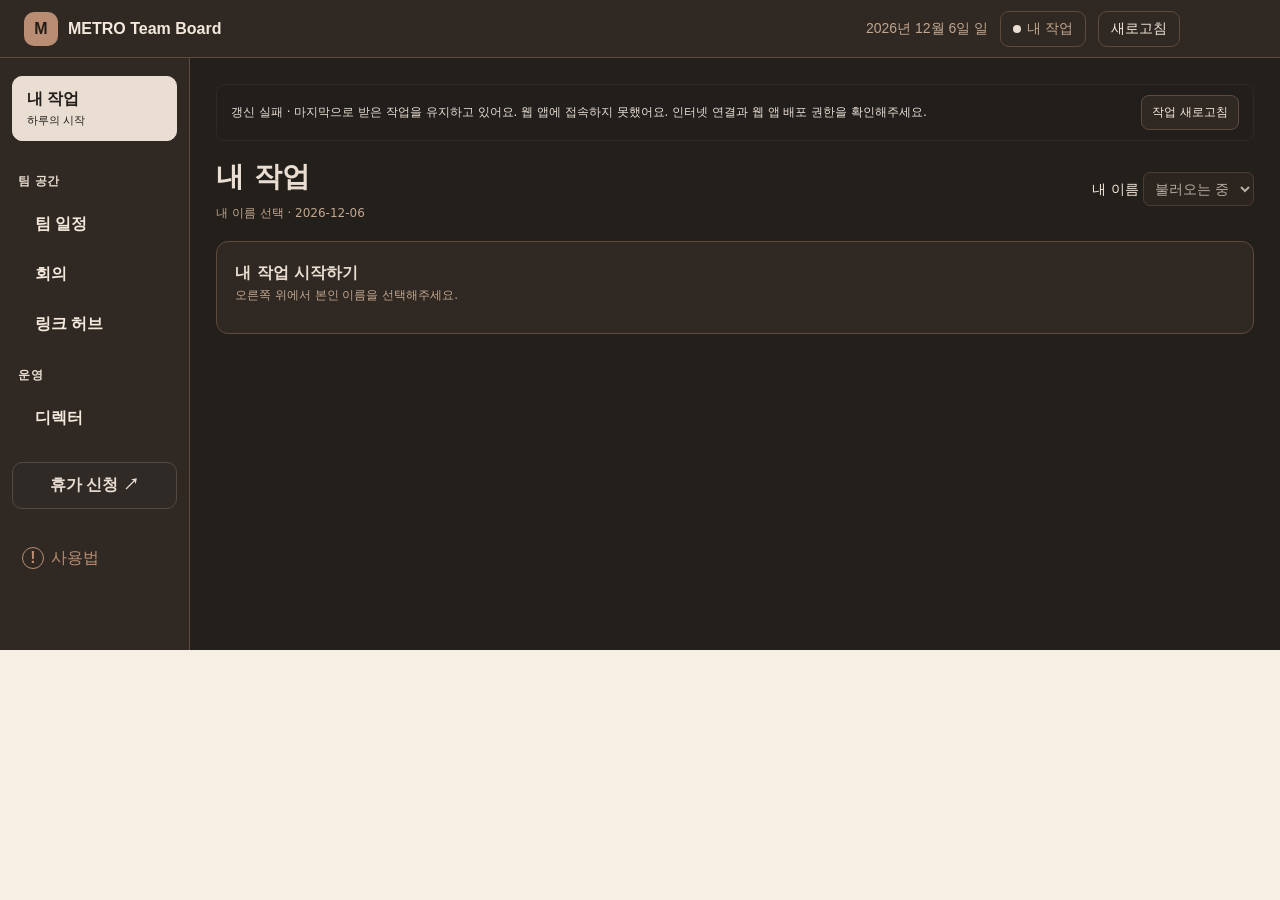
==== commit 86d7b8f5: "Add files via upload" ====
--- a/index.html
+++ b/index.html
@@ -1,253 +1,2660 @@
 <!doctype html>
-<html lang="ko"><head><meta charset="utf-8"><meta name="viewport" content="width=device-width,initial-scale=1"><meta name="theme-color" content="#f7efe4"><meta name="referrer" content="no-referrer"><title>METRO Team Board</title><script>
-// 주소가 바뀔 때만 수정하세요. 별도 콘솔 설정은 없습니다.
-window.METRO_CONFIG = {
-  scriptURL: 'https://script.google.com/macros/s/AKfycbzVRbYcRfdwy6CZEfW3SI5HPyBLwaT8_Xzsiz0Y4PIi2LhzKRXiUDVm60EmUIYZcHPA/exec'
-};
-</script><style>body{margin:0;padding:12px;background:light-dark(#efe6da,#191614);color-scheme:light dark}#metro-today-preview{max-width:1450px;margin:auto}#metro-today-preview .mp-top{padding-right:18px;flex-wrap:wrap}#metro-today-preview .mp-connection{display:flex;gap:8px;align-items:center;flex-wrap:wrap;font-size:11px}#metro-today-preview .mp-person select{max-width:140px;background:var(--mp-paper);color:var(--mp-ink);border:1px solid var(--mp-line);padding:5px;border-radius:5px}#metro-today-preview .mp-schedule-grid{display:grid;grid-template-columns:repeat(auto-fit,minmax(130px,1fr));gap:8px;margin-top:12px}#metro-today-preview .mp-schedule-grid>div{display:grid;gap:4px;background:var(--mp-soft);padding:10px;border-radius:8px}#metro-today-preview .mp-ok{color:var(--mp-green)}#metro-today-preview .mp-late{color:var(--mp-red)}#metro-today-preview .mp-carry{display:block;font-size:11px;color:var(--mp-red);margin-top:8px}#metro-today-preview .mp-guide form{display:grid;gap:10px}#metro-today-preview .mp-guide textarea,#metro-today-preview .mp-guide select{padding:8px;max-width:100%;background:var(--mp-bg);color:var(--mp-ink);border:1px solid var(--mp-line);border-radius:7px;font:inherit}#metro-today-preview .mp-entry textarea{resize:vertical}#metro-today-preview .mp-usertext,#metro-today-preview .mp-task p,#metro-today-preview a{overflow-wrap:anywhere}#metro-today-preview .mp-help{min-height:44px}#metro-today-preview .mp-menu{min-height:36px}@media(max-width:880px){#metro-today-preview .mp-leave{display:block;margin:0}#metro-today-preview .mp-person select{max-width:110px}#metro-today-preview .mp-sidebar{align-items:stretch}}</style></head><body>
-<div id="metro-today-preview">
-  <header class="mp-top"><strong><span class="mp-logo">M</span>METRO Team Board</strong><div class="mp-connection"><span id="connection" role="status">불러오는 중…</span><small id="source-age"></small><button id="retry" type="button" class="mp-smallbutton">재연결</button><button id="signout" type="button" class="mp-smallbutton">나가기</button></div></header>
-  <div class="mp-shell">
-    <aside class="mp-sidebar"><nav aria-label="주요 메뉴"><button type="button" class="mp-home cursor-interaction" data-page="personal" aria-current="page"><strong>내 작업</strong><small>하루의 시작</small></button><div class="mp-group">팀 공간<span></span></div><button type="button" class="mp-menu cursor-interaction" data-page="schedule">팀 일정</button><button type="button" class="mp-menu cursor-interaction" data-page="meetings">회의</button><button type="button" class="mp-menu cursor-interaction" data-page="links">링크 허브</button><div class="mp-group">운영<span></span></div><button type="button" class="mp-menu cursor-interaction" data-page="director" hidden>디렉터</button><button type="button" class="mp-leave" data-page="leave">휴가 신청</button></nav><button id="mp-help" type="button" class="mp-help cursor-interaction" aria-haspopup="dialog" aria-controls="mp-guide"><span aria-hidden="true">!</span> 사용법</button></aside>
-    <main>
-      <header class="mp-pagehead"><div><h1 id="mp-heading">내 작업</h1><p id="mp-subtitle">내 이름 선택</p></div><label class="mp-person">내 이름 <select id="person-select" aria-label="내 이름 선택" disabled><option value="">내 이름 선택</option></select></label></header>
-      <section id="mp-personal">
-        <section class="mp-report"><div><h2>데일리 리포트 작성하기</h2><p id="mp-reporthint">오늘 완료 0개</p></div><button id="mp-report" type="button" class="mp-button cursor-interaction">작성 완료 체크</button></section>
-        <div class="mp-board">
-          <section class="mp-column mp-today" id="mp-today-zone" aria-labelledby="mp-today-title"><div class="mp-columnhead"><h2 id="mp-today-title">오늘 할 일</h2><span id="mp-today-count"></span></div><div id="mp-focus"></div></section>
-          <section class="mp-column mp-memo" id="mp-memo-zone" aria-labelledby="mp-memo-title"><div class="mp-columnhead"><h2 id="mp-memo-title">자유 메모</h2><span id="mp-memo-count"></span></div><div id="mp-memos"></div><form id="mp-addmemo"><label class="mp-caption" for="mp-input">메모 추가</label><textarea id="mp-input" rows="2" placeholder="한 줄씩 적고 Enter…" maxlength="3000"></textarea><div class="mp-compose"><button type="submit" class="mp-button cursor-interaction">+ 추가</button></div></form></section>
-          <section class="mp-column mp-assigned" aria-labelledby="mp-all-title"><div class="mp-columnhead"><h2 id="mp-all-title">전체 배정 작업</h2><span id="mp-all-count"></span></div><div id="mp-all"></div></section>
-        </div>
-        <p id="mp-status" class="mp-sr" aria-live="polite"></p>
-      </section>
-      <section id="mp-director" hidden><div class="mp-directortabs" role="tablist" aria-label="디렉터 보기"><button type="button" data-director="completed" role="tab" aria-selected="true" class="mp-button cursor-interaction">완료 확인</button><button type="button" data-director="overdue" class="mp-button" role="tab" aria-selected="false">마감 지남</button><button type="button" data-director="requests" class="mp-button" role="tab" aria-selected="false">팀원 요청</button><button type="button" data-director="memos" role="tab" aria-selected="false" class="mp-button cursor-interaction">팀원 메모</button></div><div id="mp-director-content" aria-live="polite"></div></section>
-      <section id="mp-extra" hidden></section>
+<!-- METRO Team Board — 이 파일 하나로 홈페이지 전체가 돌아가요. 업데이트할 때는 이 파일만 바꾸면 돼요. -->
+<html lang="ko">
+<head>
+  <meta charset="utf-8">
+  <meta name="viewport" content="width=device-width,initial-scale=1,viewport-fit=cover">
+  <meta name="theme-color" content="#f7efe4">
+  <title>METRO Team Board</title>
+  <meta name="description" content="METRO 팀 작업 가능 시간과 회의를 한곳에서 확인합니다.">
+  <link rel="icon" type="image/svg+xml" href="data:image/svg+xml,%3Csvg xmlns='http://www.w3.org/2000/svg' viewBox='0 0 32 32'%3E%3Crect width='32' height='32' rx='9' fill='%23755447'/%3E%3Cpath d='M8 23V9l8 8 8-8v14' fill='none' stroke='white' stroke-width='3' stroke-linecap='round' stroke-linejoin='round'/%3E%3C/svg%3E">
+  <!-- ▼ 설정: 연결 주소나 폼 주소가 바뀔 때만 여기를 고치세요 ▼ -->
+  <script>
+  window.METRO_CONFIG = {
+    // 기본 연결: 명단·근무시간을 보내주는 기존 Apps Script 웹 앱 주소 (/exec로 끝나요)
+    API_URL: "https://script.google.com/macros/s/AKfycbzVRbYcRfdwy6CZEfW3SI5HPyBLwaT8_Xzsiz0Y4PIi2LhzKRXiUDVm60EmUIYZcHPA/exec",
+    // 관리용 연결: metro-admin.gs를 새 프로젝트로 배포한 뒤 나오는 웹 앱 주소를 따옴표 안에 붙여 넣으세요.
+    // 비어 있으면 휴가 일정은 시트에서 직접 읽고, 회의 수정·취소는 쓸 수 없어요.
+    ADMIN_API_URL: "https://script.google.com/macros/s/AKfycbzVRbYcRfdwy6CZEfW3SI5HPyBLwaT8_Xzsiz0Y4PIi2LhzKRXiUDVm60EmUIYZcHPA/exec",
+    // 관리자 시트는 링크 허브에서 관리자에게만 보여요.
+    SHEET_URL: "https://docs.google.com/spreadsheets/d/1Ga7YPgjz1HQy1-el6oi8QxruGht3VpaEWPY5ig3Ukq4/edit",
+    WORK_FORM_URL: "https://docs.google.com/forms/d/e/1FAIpQLScIoOoNupD-pgA72hhXg-Lz4nRpBj6dly33ygFfoBDneQ0v7g/viewform",
+    LEAVE_FORM_URL: "https://docs.google.com/forms/d/e/1FAIpQLSe6T11sDoQKH7q5KqlhPFRLSgvoEIrhNppqYDP3GI3XBCIr4g/viewform",
+    SLOT_MINUTES: 30
+  };
+  </script>
+  <!-- ▲ 설정 끝 ▲ -->
+  <style>
+/* ── 기본 디자인 ── */
+:root{--bg:#f7efe4;--paper:#fffaf4;--paper2:#f1e5d9;--ink:#443932;--muted:#7f7066;--line:#e3d2c2;--brand:#755447;--brand2:#a46f57;--green:#d7ebce;--green-ink:#436341;--wine:#aa7580;--orange:#f2d9c7;--purple:#ece5f4;--shadow:0 10px 30px rgba(80,56,42,.07)}*{box-sizing:border-box}html{background:var(--bg);color:var(--ink);font-family:Pretendard,"Noto Sans KR",system-ui,sans-serif;font-size:16px}body{margin:0;background:var(--bg)}button,input,select,textarea{font:inherit;color:inherit}.app{min-height:100vh;display:grid;grid-template:64px 1fr/190px 1fr}.topbar{position:sticky;top:0;z-index:30;grid-column:1/-1;display:flex;align-items:center;justify-content:space-between;padding:0 24px;background:rgba(255,250,244,.94);border-bottom:1px solid var(--line);backdrop-filter:blur(12px)}.brand{display:flex;align-items:center;gap:10px;color:var(--ink);font-weight:900;text-decoration:none}.brand-mark{display:grid;place-items:center;width:34px;height:34px;border-radius:10px;background:var(--brand);color:#fff}.sync{display:flex;align-items:center;gap:12px;color:var(--muted);font-size:.875rem}.sync button,.ghost{padding:8px 12px;border:1px solid var(--line);border-radius:9px;background:var(--paper);cursor:pointer}.sidebar{position:sticky;top:64px;height:calc(100vh - 64px);padding:18px 12px;border-right:1px solid var(--line);background:var(--paper)}nav{display:grid;gap:5px}nav a{padding:12px 14px;border-radius:10px;color:var(--muted);font-weight:750;text-decoration:none}nav a:hover,nav a.active{background:var(--paper2);color:var(--brand)}main{min-width:0;padding:26px}.view{max-width:1320px;margin:auto}.page-head{display:flex;align-items:end;justify-content:space-between;gap:16px;margin-bottom:20px}.page-head h1{margin:0;font-size:1.75rem}.page-head p{margin:6px 0 0;color:var(--muted)}.notice{max-width:1320px;margin:0 auto 16px;padding:12px 14px;border:1px solid #d9b8a5;border-radius:10px;background:#fff0e7}.card{border:1px solid var(--line);border-radius:16px;background:var(--paper);box-shadow:var(--shadow)}.section{margin-bottom:20px}.section-title{margin:0 0 11px;font-size:1.05rem}.empty{padding:30px;text-align:center;color:var(--muted)}.stats{display:grid;grid-template-columns:repeat(4,1fr);gap:10px;margin-bottom:18px}.stat{padding:16px}.stat b{display:block;font-size:1.6rem}.stat span{color:var(--muted);font-size:.8rem}.scroll{overflow:auto;border-radius:16px}.timeline{min-width:960px}.tl-head,.tl-row{display:grid;grid-template-columns:150px 1fr}.tl-head{border-bottom:1px solid var(--line)}.tl-name{position:sticky;left:0;z-index:3;padding:12px;background:var(--paper);border-right:1px solid var(--line)}.tl-row{min-height:58px;border-bottom:1px solid var(--line)}.tl-hours,.tl-track{position:relative;background:repeating-linear-gradient(to right,transparent 0,transparent calc(4.1667% - 1px),var(--line) calc(4.1667% - 1px),var(--line) 4.1667%)}.tl-hours{height:52px}.hour{position:absolute;bottom:8px;transform:translateX(-50%);font-size:.7rem;color:var(--muted)}.bar{position:absolute;top:12px;height:32px;left:var(--l);width:var(--w);min-width:30px;padding:7px 9px;border-radius:8px;background:var(--green);color:var(--green-ink);font-size:.75rem;font-weight:800;white-space:nowrap;overflow:hidden}.now-line{position:absolute;z-index:2;top:0;bottom:0;left:var(--now);width:2px;background:var(--wine)}.now-label{position:absolute;z-index:3;top:3px;left:var(--now);transform:translateX(-50%);padding:3px 6px;border-radius:99px;background:#f2e1e4;color:#85505b;font-size:.7rem;font-weight:900}.on{display:inline-flex;margin-left:6px;padding:2px 5px;border-radius:99px;background:#dff3e8;color:#17674d;font-size:.65rem}.week-grid{min-width:1000px;width:100%;border-collapse:separate;border-spacing:0}.week-grid th,.week-grid td{padding:11px;border-right:1px solid var(--line);border-bottom:1px solid var(--line);text-align:center}.week-grid th:first-child,.week-grid td:first-child{position:sticky;left:0;z-index:2;background:var(--paper);text-align:left}.pill{display:block;margin:3px;padding:5px;border-radius:6px;background:var(--green);font-size:.75rem}.pill.leave{background:#f4ddbd}.pill.off{background:#eee8e3;color:var(--muted)}.calendar{display:grid;grid-template-columns:repeat(7,1fr);gap:6px;padding:12px}.dow{text-align:center;color:var(--muted);font-size:.75rem;font-weight:800}.day{min-height:104px;padding:8px;border:1px solid var(--line);border-radius:10px;background:#fffdf9}.day.blank{border-color:transparent;background:transparent}.day.today{border:2px solid var(--wine)}.day-num{font-size:.78rem;font-weight:850}.event{display:block;margin-top:4px;padding:4px 6px;border-radius:5px;background:var(--paper2);font-size:.68rem;font-weight:800;white-space:nowrap;overflow:hidden;text-overflow:ellipsis}.event.meeting{background:#e8dce0;color:#714954}.event.leave{background:#f6dfcb;color:#8c542f}.meet-layout{display:grid;grid-template-columns:minmax(0,1.1fr) minmax(360px,.9fr);gap:18px}.form-card{padding:18px}.form-grid{display:grid;grid-template-columns:1fr 1fr;gap:13px}.field{display:grid;gap:6px}.field.full{grid-column:1/-1}.field label,.label{font-size:.82rem;font-weight:800}.field input,.field select,.field textarea{width:100%;padding:11px;border:1px solid var(--line);border-radius:9px;background:#fff}.member-picker{display:flex;flex-wrap:wrap;gap:7px;padding:10px;border:1px solid var(--line);border-radius:10px;max-height:190px;overflow:auto}.member-check{display:flex;align-items:center;gap:6px;padding:7px 9px;border-radius:8px;background:var(--paper2);font-size:.8rem}.primary{padding:12px 16px;border:0;border-radius:10px;background:var(--brand);color:#fff;font-weight:850;cursor:pointer}.primary:disabled{opacity:.45;cursor:not-allowed}.candidate-list{display:grid;gap:9px;margin-top:14px}.candidate{display:grid;grid-template-columns:1fr auto;gap:10px;padding:13px;border:1px solid var(--line);border-radius:12px;background:#fff}.candidate strong{display:block}.candidate small{display:block;margin-top:4px;color:var(--muted)}.calendar-card{padding:4px}.confirmed{display:grid;gap:9px;margin-top:14px}.confirmed-item{padding:12px;border:1px solid var(--line);border-radius:10px;background:#fff}.notice-copy{margin-top:16px;padding:14px;border:1px solid #d7c2b3;border-radius:12px;background:#fff7f0}.notice-copy textarea{width:100%;min-height:132px;margin:8px 0;padding:10px;border:1px solid var(--line);border-radius:8px;background:#fff;resize:vertical}.team-groups{display:grid;grid-template-columns:repeat(4,1fr);gap:12px}.team-group{padding:14px}.person{display:flex;justify-content:space-between;gap:8px;padding:9px 0;border-bottom:1px solid var(--line)}.person:last-child{border:0}.person small{color:var(--muted)}.links{display:grid;grid-template-columns:repeat(2,1fr);gap:12px}.link-card{padding:18px;color:var(--ink);text-decoration:none}.link-card span{display:block;margin-top:6px;color:var(--muted);font-size:.82rem}@media(max-width:900px){.app{grid-template:58px 1fr 64px/1fr}.topbar{padding:0 14px}.sidebar{position:fixed;z-index:40;left:0;right:0;top:auto;bottom:0;height:64px;padding:5px 7px;border:1px solid var(--line);background:var(--paper)}nav{grid-template-columns:repeat(6,1fr);gap:2px}nav a{padding:9px 2px;text-align:center;font-size:.68rem}main{padding:18px 14px 82px}.meet-layout{grid-template-columns:1fr}.team-groups{grid-template-columns:1fr 1fr}.stats{grid-template-columns:1fr 1fr}.links{grid-template-columns:1fr}.day{min-height:74px;padding:5px}.event{font-size:.58rem}.sync #todayLabel{display:none}}@media(max-width:560px){.brand{font-size:.9rem}.form-grid{grid-template-columns:1fr}.field.full{grid-column:auto}.team-groups{grid-template-columns:1fr}.page-head h1{font-size:1.4rem}}
+
+/* ── 수정 사항 ── */
+/* styles.css 위에 덧입히는 수정 사항입니다. */
+
+/* ── 상태 색 (범례·카드·표에서 같은 색을 써요) ── */
+.lg { display: inline-block; width: 14px; height: 10px; margin-right: 6px; border-radius: 3px; vertical-align: -1px; }
+.lg-work { background: var(--green); }
+.lg-on { background: #9fd3b4; }
+.lg-part { background: repeating-linear-gradient(135deg, #f1cfae 0 3px, #fbeee2 3px 6px); }
+.lg-leave { background: #f0cda8; }
+.lg-off { background: #e4ddd7; }
+.lg-missing { background: #fff; border: 1.5px dashed #c98d7a; }
+.lg-check { background: #d9cdea; }
+.lg-long { background: #cdbcaf; }
+.legend { display: flex; flex-wrap: wrap; gap: 8px 16px; margin: -6px 0 14px; color: var(--muted); font-size: .8rem; }
+.legend span { display: inline-flex; align-items: center; }
+
+/* ── 오늘: 숫자 카드와 이름 태그 ── */
+.stats-3 { grid-template-columns: repeat(3, 1fr); }
+.stat { min-height: 112px; }
+.stat > span { display: inline-flex; align-items: center; }
+.status-tags { display: flex; flex-wrap: wrap; gap: 5px; margin-top: 10px; }
+.status-tags span { display: inline-flex; align-items: baseline; gap: 4px; padding: 4px 8px; border-radius: 999px; background: var(--paper2); color: var(--ink); font-size: .72rem; font-weight: 800; }
+.status-tags span small { max-width: 12em; overflow: hidden; color: inherit; font-weight: 600; opacity: .8; text-overflow: ellipsis; white-space: nowrap; }
+.status-tags .k-work { background: var(--green); color: var(--green-ink); }
+.status-tags .k-on { background: #dff3e8; color: #17674d; }
+.status-tags .k-leave { background: #f6e0c8; color: #7c4a26; }
+.status-tags .k-off { background: #eee8e3; color: var(--muted); }
+.status-tags .k-missing { background: #fff; color: #8b5845; box-shadow: inset 0 0 0 1.5px #d9a898; }
+.status-tags .k-check { background: var(--purple); color: #5d4a78; }
+.status-tags .k-long { background: #eadfd6; color: #6b5448; }
+.empty-tags { color: var(--muted); font-size: .72rem; }
+
+/* ── 오늘: 타임라인 ── */
+.tl-hours, .tl-track { background: none; }
+.tl-grid { position: absolute; inset: 0; pointer-events: none; }
+.tl-grid i { position: absolute; top: 0; bottom: 0; width: 1px; margin-left: -.5px; background: var(--line); }
+.tl-grid i.major { background: #d6c1af; }
+.hour.first { transform: none; padding-left: 4px; }
+.hour.last { transform: translateX(-100%); padding-right: 4px; }
+.now-label { left: clamp(30px, var(--now), calc(100% - 30px)); }
+.bar.leave-bar { background: repeating-linear-gradient(135deg, #f1cfae 0 5px, #fbeee2 5px 10px); color: #7c4a26; }
+.tl-row.is-leave .tl-name strong { color: var(--muted); }
+.tag-leave { display: inline-flex; margin-left: 6px; padding: 2px 6px; border-radius: 99px; background: #f6e0c8; color: #7c4a26; font-size: .65rem; font-weight: 800; }
+.band { position: absolute; top: 12px; left: 0; right: 0; height: 32px; padding: 7px 12px; border-radius: 8px; background: repeating-linear-gradient(135deg, #f6e0c8 0 8px, #fbefe3 8px 16px); color: #7c4a26; font-size: .75rem; font-weight: 800; white-space: nowrap; overflow: hidden; text-overflow: ellipsis; }
+
+/* ── 상단: 시트 연결 상태 (누르면 자세히) ── */
+.sync-status { display: inline-flex; align-items: center; gap: 6px; white-space: nowrap; color: var(--muted); }
+.sync-status::before { content: ""; width: 8px; height: 8px; border-radius: 50%; background: #c9b8aa; }
+.sync-status[data-state="ok"]::before { background: #5f9a63; }
+.sync-status[data-state="warn"]::before { background: #d4a23c; }
+.sync-status[data-state="error"] { color: #9a3f3a; font-weight: 800; }
+.sync-status[data-state="error"]::before { background: #c4574f; }
+
+/* ── 알림 줄 ── */
+.notice[data-tone="ok"] { border-color: #b9d3b0; background: #eef6ea; }
+.notice[data-tone="error"] { border-color: #dcaaa0; background: #fbe9e5; color: #7a3a33; }
+.placeholder { display: grid; justify-items: start; gap: 10px; padding: 26px; }
+.placeholder p { margin: 0; color: var(--muted); line-height: 1.6; }
+
+/* ── 이번 주 ── */
+.week-grid th.today, .week-grid td.today { background: #fbf2e8; }
+.pill.leave { background: #f0cda8; color: #6e4120; font-weight: 700; }
+.pill.part { background: repeating-linear-gradient(135deg, #f6e0c8 0 5px, #fbefe3 5px 10px); color: #7c4a26; font-size: .7rem; }
+.pill.part small { display: block; opacity: .85; }
+.pill.off { background: #eee8e3; color: var(--muted); }
+.pill.missing { background: #fff; color: #8b5845; box-shadow: inset 0 0 0 1.5px #d9a898; }
+.pill.check { background: var(--purple); color: #5d4a78; }
+.pill.long { background: #eadfd6; color: #6b5448; font-weight: 700; }
+.pill.long.wide { display: inline-block; padding: 6px 14px; }
+.long-row td { background: #faf6f2; }
+.long-row td:first-child { background: #faf6f2; }
+
+/* ── 달력 ── */
+.calendar { grid-template-columns: repeat(7, minmax(0, 1fr)); }
+.day { min-width: 0; }
+.event small { font-weight: 600; opacity: .8; }
+.event.long { background: #eadfd6; color: #6b5448; }
+.long-strip { display: flex; flex-wrap: wrap; align-items: center; gap: 6px 14px; margin: 12px 12px 0; padding: 9px 12px; border-radius: 10px; background: #f6efe9; color: #6b5448; font-size: .82rem; }
+.long-strip b { font-weight: 850; }
+.event.leave.part { background: repeating-linear-gradient(135deg, #f6e0c8 0 5px, #fbefe3 5px 10px); }
+button.event { width: 100%; border: 0; font-family: inherit; text-align: left; cursor: pointer; }
+button.event.meeting:hover { background: #dccbd1; }
+.month-nav { display: flex; gap: 6px; align-items: center; }
+.month-nav .ghost { min-width: 40px; font-weight: 800; }
+.cal-title { padding: 14px 14px 0; margin: 0; align-items: center; }
+.cal-title h2 { margin: 0; font-size: 1.05rem; }
+
+/* ── 회의: 한 줄에 하나씩 ── */
+.meet-stack { display: grid; gap: 16px; }
+.meet-grid { display: grid; grid-template-columns: repeat(12, minmax(0, 1fr)); gap: 12px 14px; }
+.span-2 { grid-column: span 2; }
+.span-6 { grid-column: span 6; }
+.span-12 { grid-column: 1 / -1; }
+.form-actions { display: flex; justify-content: flex-end; gap: 8px; }
+.field select { width: 100%; padding: 11px; border: 1px solid var(--line); border-radius: 9px; background: #fff; }
+
+/* 참여 인원 드롭다운 */
+.picker { position: relative; }
+.picker > summary { display: flex; align-items: center; justify-content: space-between; padding: 11px 12px; border: 1px solid var(--line); border-radius: 9px; background: #fff; font-weight: 700; cursor: pointer; list-style: none; }
+.picker > summary::-webkit-details-marker { display: none; }
+.picker[open] > summary { border-color: var(--brand2); }
+.picker[open] > summary i { transform: rotate(180deg); }
+.picker-panel { position: absolute; z-index: 25; top: calc(100% + 6px); left: 0; right: 0; max-height: 380px; overflow: auto; padding: 12px; border: 1px solid var(--line); border-radius: 12px; background: var(--paper); box-shadow: 0 18px 40px rgba(80, 56, 42, .18); }
+.picker-actions { display: flex; flex-wrap: wrap; gap: 6px; margin-bottom: 10px; padding-bottom: 10px; border-bottom: 1px solid var(--line); }
+.picker-actions .ghost { padding: 6px 10px; font-size: .8rem; font-weight: 800; }
+.picker-actions .team-btn { color: var(--muted); font-weight: 700; }
+.picker fieldset { display: flex; flex-wrap: wrap; gap: 6px; margin: 0 0 10px; padding: 0; border: 0; }
+.picker input[type="checkbox"] { width: auto; margin: 0; padding: 0; accent-color: var(--brand); }
+.picker .member-check { white-space: nowrap; cursor: pointer; }
+.picker legend { float: left; width: 100%; margin-bottom: 4px; padding: 0; color: var(--muted); font-size: .75rem; font-weight: 800; }
+.chips { display: flex; flex-wrap: wrap; gap: 6px; }
+.chip { display: inline-flex; align-items: center; gap: 2px; padding: 4px 4px 4px 10px; border-radius: 999px; background: var(--green); color: var(--green-ink); font-size: .8rem; font-weight: 800; }
+.chip button { padding: 0 5px; border: 0; background: none; color: inherit; font-size: 1rem; line-height: 1; cursor: pointer; }
+
+/* 후보 시간 */
+.candidate-wrap .candidate-list { grid-template-columns: repeat(2, minmax(0, 1fr)); align-items: start; margin-top: 0; }
+.candidate .primary:disabled { opacity: .6; }
+
+/* 후보 시간: 되는 사람 / 안 되는 사람 / 확인 필요 */
+.cand-top { display: flex; flex-wrap: wrap; align-items: center; justify-content: space-between; gap: 8px 16px; }
+.cand-top .section-title { margin: 0; }
+.cand-top .section-title small { color: var(--muted); font-weight: 600; }
+.cand-hint { margin: 4px 0 12px; color: var(--muted); font-size: .8rem; }
+.notify-opt { display: inline-flex; align-items: center; gap: 7px; padding: 7px 12px; border: 1px solid var(--line); border-radius: 999px; background: #fff; font-size: .84rem; font-weight: 700; cursor: pointer; }
+.notify-opt input { width: auto; margin: 0; padding: 0; accent-color: var(--brand); }
+.candidate.cand-v2 { display: block; padding: 14px 16px; }
+.cand-head { display: flex; align-items: center; justify-content: space-between; gap: 12px; margin-bottom: 10px; }
+.cand-head strong { display: block; font-size: 1rem; }
+.cand-sum { display: block; margin-top: 2px; color: var(--muted); font-size: .8rem; }
+.cand-sum b { color: var(--ink); }
+.cand-sum b.all-ok { color: #3d6b40; }
+.cand-rows { display: grid; gap: 6px; }
+.cand-row { display: grid; grid-template-columns: 78px 1fr; align-items: start; gap: 8px; }
+.cand-label { padding: 4px 0; font-size: .75rem; font-weight: 850; }
+.cand-label.ok { color: #3d6b40; }
+.cand-label.no { color: #9a3f3a; }
+.cand-label.unknown { color: #8b5845; }
+.cand-chips { display: flex; flex-wrap: wrap; gap: 5px; }
+.cand-chips span { display: inline-flex; align-items: baseline; gap: 4px; padding: 4px 9px; border-radius: 999px; font-size: .78rem; font-weight: 800; }
+.cand-chips span small { font-size: .68rem; font-weight: 600; opacity: .85; }
+.cand-chips .ok { background: var(--green); color: var(--green-ink); }
+.cand-chips .no { background: #f3e6e3; color: #8a3d36; }
+.cand-chips .no.leave { background: #f6e0c8; color: #7c4a26; }
+.cand-chips .unknown { background: #fff; color: #8b5845; box-shadow: inset 0 0 0 1.5px #d9a898; }
+.more-cand { display: block; width: 100%; margin-top: 10px; padding: 11px; font-weight: 800; }
+
+/* 캘린더 + 이번 달 회의 목록 */
+.meet-cal { padding: 4px; }
+.meet-cal-body { display: grid; grid-template-columns: minmax(0, 1fr) 320px; }
+.month-meetings { display: grid; align-content: start; gap: 8px; padding: 12px; border-left: 1px solid var(--line); }
+.month-meetings h3 { margin: 2px 0 4px; font-size: .95rem; }
+.month-meetings h3 small { color: var(--muted); font-weight: 600; }
+.meeting-item { display: grid; gap: 3px; padding: 11px 12px; border: 1px solid var(--line); border-radius: 10px; background: #fff; color: var(--ink); font: inherit; text-align: left; cursor: pointer; }
+.meeting-item:hover { border-color: var(--brand2); }
+.meeting-item.past { opacity: .6; }
+.meeting-item small { color: var(--muted); }
+.mi-date { color: #714954; font-size: .75rem; font-weight: 800; }
+
+/* ── 창(회의 상세·연결 상태·비밀번호) ── */
+.sheet-dialog { width: min(600px, calc(100vw - 24px)); max-height: calc(100vh - 32px); padding: 0; border: 1px solid var(--line); border-radius: 18px; background: var(--paper); color: var(--ink); box-shadow: 0 30px 70px rgba(60, 40, 30, .25); }
+.sheet-dialog::backdrop { background: rgba(58, 44, 36, .38); }
+.pass-dialog { width: min(380px, calc(100vw - 24px)); }
+.dlg-head { display: flex; align-items: flex-start; justify-content: space-between; gap: 12px; padding: 18px 20px 10px; }
+.dlg-head h2 { margin: 0; font-size: 1.2rem; }
+.dlg-head p { margin: 4px 0 0; color: var(--muted); font-size: .85rem; }
+.dlg-x { flex: none; width: 32px; height: 32px; border: 0; border-radius: 50%; background: var(--paper2); color: var(--muted); font-size: 1.1rem; cursor: pointer; }
+.dlg-body { display: grid; gap: 10px; padding: 6px 20px 14px; }
+.dlg-body textarea { width: 100%; min-height: 170px; padding: 12px; border: 1px solid var(--line); border-radius: 10px; background: #fff; line-height: 1.55; resize: vertical; }
+.dlg-foot { display: flex; align-items: center; gap: 8px; padding: 12px 20px 18px; border-top: 1px solid var(--line); }
+.grow { flex: 1; }
+.dlg-ok { margin: 0; padding: 10px 12px; border-radius: 10px; background: #eef6ea; color: #3d5c3a; font-size: .88rem; }
+.dlg-error { margin: 0 20px 10px; padding: 10px 12px; border-radius: 10px; background: #fbe9e5; color: #7a3a33; font-size: .88rem; }
+.dlg-hint { margin: 0 20px 16px; color: var(--muted); font-size: .8rem; line-height: 1.5; }
+.dlg-warn { margin: 0; padding: 10px 12px; border-radius: 10px; background: #fff0e7; color: #7a4a2e; font-size: .85rem; }
+.meet-cal button.event.meeting[data-drag] { cursor: grab; touch-action: pan-y; -webkit-user-select: none; user-select: none; -webkit-touch-callout: none; }
+.event.meeting.dragging { opacity: .35; }
+.drag-ghost { position: fixed; left: 0; top: 0; z-index: 1000; margin: 0; pointer-events: none; box-shadow: 0 8px 20px rgba(60, 40, 30, .25); transform-origin: 0 0; rotate: 2deg; }
+body.is-dragging, body.is-dragging * { cursor: grabbing !important; user-select: none; }
+.meet-cal .day.drop-target { outline: 2px dashed var(--brand2); outline-offset: -2px; background: #fbeee6; }
+.reg-tag { display: inline-block; margin-right: 4px; padding: 0 5px; border-radius: 4px; background: #755447; color: #fff; font-size: .9em; font-weight: 800; line-height: 1.5; vertical-align: 1px; }
+.reg-tag.big { font-size: .7rem; padding: 2px 7px; margin-right: 8px; vertical-align: 3px; }
+.event.meeting.regular { background: #eadfd6; color: #5b3f33; box-shadow: inset 3px 0 0 #755447; }
+.att-tag { color: #3d5c3a; font-weight: 700; }
+.regular-opt { display: flex; align-items: center; gap: 6px; flex-wrap: wrap; }
+.regular-opt small { color: var(--muted); }
+.attend { display: grid; gap: 8px; margin-top: 6px; padding: 12px; border: 1px solid var(--line); border-radius: 12px; background: #fffdf9; }
+.att-head { display: flex; align-items: center; justify-content: space-between; gap: 8px; }
+.att-head h3 { margin: 0; font-size: .95rem; }
+.att-state { padding: 2px 8px; border-radius: 99px; background: var(--paper2); color: var(--muted); font-size: .75rem; font-weight: 700; }
+.att-state.done { background: #eef6ea; color: #3d5c3a; }
+.att-help { margin: 0; color: var(--muted); font-size: .8rem; }
+.att-list { display: flex; flex-wrap: wrap; gap: 6px; }
+.att-list .member-check { cursor: pointer; }
+.att-list .member-check:has(input:checked) { background: #dcebd6; color: #2f4f2c; }
+.att-more summary { cursor: pointer; color: var(--brand2); font-size: .8rem; font-weight: 700; margin-bottom: 6px; }
+.att-foot { display: flex; align-items: center; gap: 6px; flex-wrap: wrap; }
+.att-count { color: var(--muted); font-size: .8rem; }
+.dlg-hint.in { margin: 0; }
+.notice-head { display: flex; align-items: center; justify-content: space-between; gap: 8px; }
+.notice-sub { color: var(--muted); font-weight: 500; }
+.text-btn { padding: 2px 4px; border: 0; background: none; color: var(--brand2); font-size: .8rem; font-weight: 700; text-decoration: underline; cursor: pointer; }
+.text-btn[hidden] { display: none; }
+#dlgNotice:focus { outline: 2px solid var(--brand2); outline-offset: 1px; }
+.dlg-tools { display: flex; flex-wrap: wrap; align-items: center; gap: 8px; }
+.tool-btn { display: inline-flex; align-items: center; color: var(--ink); font-size: .85rem; font-weight: 700; text-decoration: none; }
+.sheet-dialog .notify-opt { justify-self: start; }
+.sheet-dialog .dlg-foot { justify-content: flex-start; }
+.dlg-info { display: grid; gap: 6px; margin: 0; }
+.dlg-info div { display: grid; grid-template-columns: 72px 1fr; gap: 8px; }
+.dlg-info dt { color: var(--muted); font-size: .82rem; }
+.dlg-info dd { margin: 0; font-size: .9rem; }
+.sheet-dialog .picker-panel { position: static; margin-top: 6px; max-height: 260px; box-shadow: none; }
+.ghost.danger { border-color: #e2b9b1; color: #9a3f3a; }
+.text-danger { padding: 6px 4px; border: 0; background: none; color: #9a3f3a; font-size: .82rem; font-weight: 700; text-decoration: underline; cursor: pointer; }
+.text-danger:disabled { opacity: .4; cursor: not-allowed; }
+.ghost:disabled { opacity: .45; cursor: not-allowed; }
+#passInput { width: 100%; padding: 12px; border: 1px solid var(--line); border-radius: 10px; background: #fff; font-size: 1rem; }
+
+/* 연결 상태 창 */
+.src-list { display: grid; gap: 8px; margin: 0; }
+.src-list div { display: grid; grid-template-columns: 170px 1fr; gap: 10px; padding: 10px 12px; border: 1px solid var(--line); border-radius: 10px; background: #fff; }
+.src-list dt { font-weight: 800; font-size: .88rem; }
+.src-list dt small { display: block; color: var(--muted); font-weight: 600; }
+.src-list dd { margin: 0; font-size: .88rem; line-height: 1.5; }
+.src-list dd[data-state="ok"] { color: #3d6b40; font-weight: 800; }
+.src-list dd[data-state="error"] { color: #9a3f3a; }
+.src-list dd[data-state="off"], .src-list dd[data-state="empty"] { color: var(--muted); }
+.diag-grid { display: grid; grid-template-columns: repeat(5, minmax(0, 1fr)); gap: 8px; margin: 0; }
+.diag-grid div { padding: 10px; border: 1px solid var(--line); border-radius: 10px; background: #fff; }
+.diag-grid dt { color: var(--muted); font-size: .7rem; }
+.diag-grid dd { margin: 3px 0 0; font-weight: 850; }
+.diag-warn { margin: 0; padding: 10px 12px; border-radius: 10px; background: #fff0e7; font-size: .85rem; line-height: 1.55; }
+.diag-note { margin: 0; color: var(--muted); font-size: .82rem; line-height: 1.55; }
+
+/* ── 팀 명단 ── */
+b.missing, b.until { display: inline-block; margin-right: 3px; padding: 2px 5px; border-radius: 999px; font-size: .65rem; }
+b.missing { background: #fff; color: #8b5845; box-shadow: inset 0 0 0 1.2px #d9a898; }
+b.until { background: var(--paper2); color: var(--muted); }
+.team-group .section-title small { color: var(--muted); font-size: .8rem; font-weight: 600; }
+.person .lp-name { display: flex; justify-content: space-between; gap: 8px; }
+.person.long-person { display: grid; gap: 5px; }
+.long-info { display: flex; flex-wrap: wrap; gap: 3px 8px; padding: 6px 8px; border-radius: 8px; background: #f6efe9; color: #6b5448; font-size: .75rem; }
+.long-info b { font-weight: 850; }
+.long-info .li-why { font-weight: 800; }
+.long-info .li-left { padding: 0 6px; border-radius: 999px; background: #eadfd6; font-weight: 800; }
+.long-info.soon { background: #fff; box-shadow: inset 0 0 0 1.5px #e3d6cb; }
+.status-tags .k-soon { background: #fff; color: #6b5448; box-shadow: inset 0 0 0 1.5px #d8c8bb; }
+.soon-tags { align-items: center; margin-top: 8px; padding-top: 8px; border-top: 1px dashed var(--line); }
+.soon-tags em { color: var(--muted); font-size: .7rem; font-style: normal; font-weight: 800; }
+.unlock-card { display: grid; gap: 12px; width: min(420px, 100%); margin: 60px auto; padding: 24px; }
+.unlock-card p { margin: 0; color: var(--muted); }
+.unlock-card input { width: 100%; padding: 11px; border: 1px solid var(--line); border-radius: 9px; background: #fff; }
+
+/* 디스코드 자동 공지 설정 */
+.discord-card { display: grid; gap: 10px; margin-top: 16px; padding: 18px; }
+.dc-head { display: flex; align-items: center; gap: 10px; }
+.dc-head .section-title { margin: 0; }
+.dc-state { padding: 3px 10px; border-radius: 999px; background: #eee8e3; color: var(--muted); font-size: .75rem; font-weight: 800; }
+.dc-state.on { background: #dff3e8; color: #17674d; }
+.discord-card p { margin: 0; color: var(--muted); font-size: .88rem; line-height: 1.6; }
+.dc-row { display: flex; flex-wrap: wrap; gap: 8px; }
+.dc-row input { flex: 1 1 320px; min-width: 0; padding: 11px; border: 1px solid var(--line); border-radius: 9px; background: #fff; }
+.dc-note { color: var(--muted); font-size: .75rem; }
+
+/* ── 링크 허브 ── */
+.link-card { position: relative; }
+.link-tag { position: absolute; top: 12px; right: 12px; padding: 2px 8px; border-radius: 999px; background: var(--paper2); color: var(--muted); font-size: .7rem; font-style: normal; }
+.custom-link { padding: 0; }
+.custom-link a { display: block; padding: 18px 118px 18px 18px; color: var(--ink); text-decoration: none; }
+.link-tools { position: absolute; top: 12px; right: 12px; display: flex; gap: 6px; }
+.link-btn { padding: 4px 10px; border: 1px solid var(--line); border-radius: 999px; background: #fff; color: var(--ink); font-size: .75rem; font-weight: 800; cursor: pointer; }
+.link-btn.danger { border-color: #e2b9b1; color: #9a3f3a; }
+.link-form { margin-bottom: 14px; padding: 16px; }
+.links-empty { margin: 14px 2px; color: var(--muted); font-size: .88rem; }
+
+
+/* ── 회의: 겹치는 시간 표 ── */
+.meet-stack > * { min-width: 0; }
+.ov-card { padding: 16px; }
+.ov-top { display: flex; flex-wrap: wrap; align-items: center; justify-content: space-between; gap: 8px 16px; }
+.ov-top .section-title { margin: 0; }
+.ov-top .section-title small { color: var(--muted); font-weight: 600; }
+.ov-sum { margin: 10px 0 4px; font-size: .88rem; font-weight: 800; }
+.ov-sum.none { color: var(--muted); font-weight: 700; }
+.ov-runs { display: flex; flex-wrap: wrap; gap: 6px; margin: 6px 0 12px; }
+.ov-run { padding: 6px 11px; border: 1px solid #b9d3b0; border-radius: 999px; background: #eef6ea; color: #3d5c3a; font-size: .8rem; font-weight: 800; cursor: pointer; }
+.ov-run.part { border-color: var(--line); background: var(--paper2); color: var(--ink); }
+.ov-run.sel { background: #436341; border-color: #436341; color: #fff; }
+.ov-more { align-self: center; color: var(--muted); font-size: .78rem; }
+.ov-detail { margin-bottom: 12px; padding: 12px 14px; border: 1px solid var(--line); border-radius: 12px; background: #fff; }
+.ov-detail.hint { color: var(--muted); font-size: .85rem; }
+.ov-detail .cand-head { margin-bottom: 8px; }
+.ov-detail .dlg-warn { margin-top: 8px; }
+.ov-scroll { overflow: auto; max-height: 640px; border: 1px solid var(--line); border-radius: 12px; background: #fff; }
+.ov-grid { display: grid; grid-template-columns: 54px repeat(var(--n), minmax(42px, 1fr)); min-width: calc(54px + var(--n) * 42px); }
+.ov-corner, .ov-day { position: sticky; top: 0; z-index: 3; padding: 7px 2px; border-bottom: 1px solid var(--line); background: var(--paper); color: var(--muted); font-size: .72rem; font-weight: 800; line-height: 1.3; text-align: center; }
+.ov-corner { left: 0; z-index: 4; }
+.ov-day.we { color: #8a5a64; }
+.ov-day.today { background: #f7e7e9; color: #85505b; }
+.ov-time { position: sticky; left: 0; z-index: 2; height: 20px; padding-right: 7px; border-right: 1px solid var(--line); background: var(--paper); color: var(--muted); font-size: .68rem; line-height: 20px; text-align: right; }
+.ov-cell { height: 20px; padding: 0; border: 0; border-right: 1px solid #f1e6db; border-bottom: 1px solid #f1e6db; background: #fff; color: #436341; font: inherit; font-size: .64rem; font-weight: 850; line-height: 20px; cursor: pointer; }
+.ov-cell.hr, .ov-time.hr { border-bottom-color: var(--line); }
+.ov-cell.l1 { background: #eef6e9; }
+.ov-cell.l2 { background: #d7ebce; }
+.ov-cell.l3 { background: #a9d19a; color: #2f4a2d; }
+.ov-cell.all { background: #436341; color: #fff; }
+.ov-cell.meet { box-shadow: inset 4px 0 0 #d48a98; }
+.ov-cell:hover { outline: 1.5px solid var(--brand2); outline-offset: -1.5px; }
+.ov-cell.sel { outline: 2px solid var(--brand); outline-offset: -2px; }
+.lg-ov1 { background: #eef6e9; box-shadow: inset 0 0 0 1px #d7e6cf; }
+.lg-ov2 { background: #a9d19a; }
+.lg-ovall { background: #436341; }
+.lg-ovmeet { background: #fff; box-shadow: inset 4px 0 0 #d48a98, inset 0 0 0 1px var(--line); }
+.ov-legend { margin: 4px 0 10px; }
+
+/* 키보드로 이동할 때 위치가 보이게 */
+a:focus-visible, button:focus-visible, input:focus-visible, select:focus-visible, summary:focus-visible { outline: 2px solid var(--brand2); outline-offset: 2px; }
+
+@media (max-width: 1100px) {
+  .span-2 { grid-column: span 4; }
+  .meet-cal-body { grid-template-columns: 1fr; }
+  .month-meetings { border-top: 1px solid var(--line); border-left: 0; }
+}
+@media (max-width: 900px) {
+  .stats-3 { grid-template-columns: 1fr 1fr; }
+  .candidate-wrap .candidate-list { grid-template-columns: 1fr; }
+  .diag-grid { grid-template-columns: repeat(3, minmax(0, 1fr)); }
+}
+@media (max-width: 700px) {
+  .span-6 { grid-column: 1 / -1; }
+  .span-2 { grid-column: span 6; }
+  .src-list div { grid-template-columns: 1fr; gap: 4px; }
+}
+@media (max-width: 560px) {
+  .cand-row { grid-template-columns: 1fr; gap: 3px; }
+  .cand-head { align-items: flex-start; }
+  .sync-word { display: none; }
+  .brand { font-size: .85rem; white-space: nowrap; }
+  .sync { gap: 6px; }
+  .sync button { padding: 7px 9px; white-space: nowrap; }
+  .month-nav .ghost { min-width: 34px; padding: 7px 9px; }
+  .dlg-foot { flex-wrap: wrap; }
+}
+  </style>
+<style>
+#metro-daily{--md-bg:#f7efe4;--md-paper:#fffaf4;--md-ink:#443932;--md-muted:#7f7066;--md-line:#e3d2c2;--md-brand:#755447;--md-soft:#f1e5d9;--md-green:#e6efdf;background:var(--md-bg);color:var(--md-ink);font:14px/1.6 system-ui,"Noto Sans KR",sans-serif;border-radius:12px;overflow:hidden}#metro-daily *{box-sizing:border-box}#metro-daily button,#metro-daily input,#metro-daily select,#metro-daily textarea{font:inherit;color:inherit}#metro-daily .md-top{display:flex;justify-content:space-between;align-items:center;flex-wrap:wrap;gap:10px;padding:15px 20px;background:var(--md-paper);border-bottom:1px solid var(--md-line)}#metro-daily .md-brand{font-weight:700;display:flex;align-items:center;gap:10px}#metro-daily .md-mark{background:var(--md-brand);color:#fff;padding:4px 10px;border-radius:8px}#metro-daily .md-small{font-size:12px;color:var(--md-muted)}#metro-daily .md-shell{display:grid;grid-template-columns:140px minmax(0,1fr)}#metro-daily nav{padding:14px 8px;background:var(--md-paper);border-right:1px solid var(--md-line)}#metro-daily nav span{display:block;padding:9px 11px;color:var(--md-muted)}#metro-daily nav button{display:block;width:100%;text-align:left;margin:4px 0;border-color:transparent}#metro-daily nav button[aria-pressed=true]{background:var(--md-soft);color:var(--md-brand);font-weight:700}#metro-daily main{padding:22px;min-width:0}#metro-daily h1{font-size:24px;margin:0 0 4px}#metro-daily h2{font-size:16px;margin:0}#metro-daily h3{font-size:14px;margin:0;overflow-wrap:anywhere}#metro-daily p{margin:0}#metro-daily .md-head{display:flex;justify-content:space-between;align-items:center;flex-wrap:wrap;gap:12px;margin-bottom:16px}#metro-daily button{border:1px solid var(--md-line);border-radius:8px;background:var(--md-paper);padding:7px 10px;cursor:pointer}#metro-daily button.md-primary{background:var(--md-brand);color:#fff;border-color:var(--md-brand)}#metro-daily button:disabled{opacity:.55;cursor:default}#metro-daily select,#metro-daily input:not([type=checkbox]),#metro-daily textarea{border:1px solid var(--md-line);border-radius:7px;background:var(--md-paper);padding:7px;max-width:100%;min-width:0}#metro-daily input[type=checkbox]{width:17px;height:17px;accent-color:var(--md-brand)}#metro-daily .md-tabs{display:flex;gap:7px;flex-wrap:wrap;margin-bottom:17px}#metro-daily .md-tabs button[aria-selected=true]{background:var(--md-brand);color:#fff;border-color:var(--md-brand)}#metro-daily .md-grid{display:grid;grid-template-columns:minmax(0,1.12fr) minmax(0,1fr);gap:15px;align-items:start}#metro-daily .md-panel{background:var(--md-paper);border:1px solid var(--md-line);border-radius:12px;padding:16px;min-width:0}#metro-daily .md-title{display:flex;justify-content:space-between;align-items:center;gap:10px;margin-bottom:13px}#metro-daily .md-item{padding:14px 0;border-top:1px solid var(--md-line)}#metro-daily .md-item:first-child{padding-top:0;border-top:0}#metro-daily .md-row{display:flex;justify-content:space-between;align-items:start;gap:10px}#metro-daily .md-meta{display:flex;flex-wrap:wrap;gap:5px 9px;font-size:12px;color:var(--md-muted);margin:6px 0 9px}#metro-daily .md-tag{background:var(--md-soft);padding:2px 7px;border-radius:5px;font-size:12px;white-space:nowrap}#metro-daily .md-done{background:var(--md-green);color:#47623d}#metro-daily .md-text{white-space:pre-wrap;overflow-wrap:anywhere}#metro-daily details{margin:8px 0}#metro-daily summary{font-size:12px;color:var(--md-muted);cursor:pointer}#metro-daily .md-check{display:flex;align-items:center;gap:7px;margin:6px 0}#metro-daily .md-check:has(input:checked) span{text-decoration:line-through;color:var(--md-muted)}#metro-daily .md-inputrow{display:flex;gap:6px;margin:9px 0;flex-wrap:wrap}#metro-daily .md-inputrow input{flex:1;min-width:110px}#metro-daily .md-note{display:block;width:100%;margin:9px 0;resize:vertical;min-height:64px}#metro-daily .md-actions{display:flex;justify-content:space-between;align-items:center;gap:7px;flex-wrap:wrap;margin-top:11px}#metro-daily .md-empty{padding:23px 0;color:var(--md-muted)}#metro-daily .md-foot{padding:11px 20px;border-top:1px solid var(--md-line);color:var(--md-muted);font-size:12px}#metro-daily .md-filters{display:flex;align-items:center;gap:10px;flex-wrap:wrap;margin-bottom:17px}#metro-daily .md-group{margin-bottom:14px}#metro-daily .md-feedback{color:var(--md-muted);font-size:12px;margin-bottom:12px}
+@media(max-width:700px){#metro-daily .md-shell{grid-template-columns:1fr}#metro-daily nav{display:flex;align-items:center;flex-wrap:wrap;border-right:0;border-bottom:1px solid var(--md-line);padding:6px}#metro-daily nav button{width:auto;margin:0}#metro-daily nav span{padding:5px;font-size:12px}#metro-daily .md-grid{grid-template-columns:1fr}#metro-daily main{padding:15px}}@media(pointer:coarse){#metro-daily button,#metro-daily select{min-height:44px}#metro-daily input,#metro-daily textarea{font-size:16px}}
+#metro-daily .md-todayitem{background:#eadbca;border:1px solid #d6bfa8;border-radius:11px;padding:15px;margin-bottom:12px}#metro-daily .md-todayitem:first-child{padding-top:15px;border-top:1px solid #d6bfa8}#metro-daily .md-carry{background:#f1dfb9;color:#765425}#metro-daily .md-previewday{display:flex;justify-content:space-between;align-items:center;gap:10px;flex-wrap:wrap;color:var(--md-muted);font-size:12px;margin-bottom:14px}#metro-daily .md-countcheck{margin-bottom:8px;font-size:12px;color:var(--md-muted)}
+#metro-daily h1,#metro-daily h2,#metro-daily h3{color:#443932!important}#metro-daily .md-check span,#metro-daily .md-text,#metro-daily label{color:var(--md-ink)}#metro-daily .md-overdue{background:#f1dfd3;color:#814e34}
+#metro-daily .md-item h3{font-weight:750!important;border-left:4px solid var(--md-brand);padding:5px 9px;background:#f0e4d6;border-radius:0 5px 5px 0;color:#392b23!important}#metro-daily .md-todayitem h3{background:#dcc4ae}#metro-daily .md-row h3{flex:1}#metro-daily .md-text a{color:#684334!important;font-weight:600;text-decoration:underline;text-underline-offset:3px;overflow-wrap:anywhere}#metro-daily .md-requestbox{padding:12px;background:#f1e7dc;border-radius:8px;margin-top:12px}#metro-daily .md-requestbox label{display:block;margin-top:8px}#metro-daily .md-requestbox select,#metro-daily .md-requestbox input,#metro-daily .md-requestbox textarea{width:100%}#metro-daily .md-error{color:#8b4035;font-size:12px}#metro-daily .md-requestbadge{color:#73503e;font-size:12px;margin-top:7px}
+#metro-daily .md-date-today{color:#32613c!important;background:#e0eedf;padding:3px 7px;border-radius:5px;font-weight:650}#metro-daily .md-date-past{color:#963a35!important;background:#f4dddd;padding:3px 7px;border-radius:5px;font-weight:650}#metro-daily .md-directive{color:#963a35!important;background:#f6e3dd;border-left:3px solid #b66355;padding:10px;margin:10px 0;border-radius:0 7px 7px 0}#metro-daily .md-directive p,#metro-daily .md-directive strong,#metro-daily .md-directive a{color:#963a35!important}#metro-daily .md-returnform{margin-top:12px}#metro-daily .md-returnform textarea{width:100%;min-height:65px}
+#metro-daily .md-leave{display:block;margin:18px 3px 6px;background:#e6d0b8;color:#49352a!important;border:1px solid #c4a080;border-radius:9px;padding:10px;text-align:center;text-decoration:none;font-weight:700}#metro-daily .md-report{width:100%;min-height:130px;resize:vertical;margin:10px 0;white-space:pre-wrap}#metro-daily .md-reportpanel{margin-bottom:16px}#metro-daily .md-viewlinks{display:flex;gap:8px;flex-wrap:wrap;margin-top:15px}#metro-daily .md-viewlinks a{color:var(--md-brand);border:1px solid var(--md-line);border-radius:8px;padding:8px 12px;text-decoration:none}#metro-daily .md-history{margin-top:15px}
+#metro-daily .md-reporttask{background:#e5d1b9;border:2px solid #b58a61;border-radius:12px;padding:15px 17px;margin-bottom:18px}#metro-daily .md-reporttask h2{color:#4c3424!important;font-weight:750!important}#metro-daily .md-reporttask .md-title{margin-bottom:7px}#metro-daily .md-reporttask button{font-weight:650}#metro-daily .md-reportmissing{background:#f4dddd;color:#923b35}#metro-daily .md-reportoptional{background:#ede7df;color:#75695f}#metro-daily .md-reportrow{display:flex;align-items:center;justify-content:space-between;gap:10px;padding:13px 0;border-top:1px solid var(--md-line);flex-wrap:wrap}#metro-daily .md-reportrow:first-child{border-top:0}
+#metro-daily nav button.md-home{padding:14px 12px;margin-bottom:18px;border:1px solid #a67d62;border-radius:11px;background:#eadac8;color:#49352b!important}#metro-daily nav button.md-home[aria-pressed=true]{background:#755447;color:#fffaf4!important;border-color:#755447;box-shadow:0 4px 10px #75544722}#metro-daily .md-home strong{display:block;font-weight:750;color:inherit!important}#metro-daily .md-home small{display:block;margin-top:3px;font-size:11px;color:inherit!important;opacity:.9}#metro-daily nav .md-navlabel{padding:7px 11px 3px;font-size:11px;color:#7f7066;font-weight:650;margin-top:8px}@media(max-width:700px){#metro-daily nav button.md-home{margin:3px 8px 3px 0;padding:9px 14px}#metro-daily nav .md-navlabel{display:none}#metro-daily nav .md-leave{margin:3px 0 3px 8px}}
+
+#metro-daily{border-radius:0;background:transparent;max-width:1320px;margin:auto}
+#metro-daily [hidden]{display:none!important}#metro-daily .md-head{margin-bottom:18px}
+#metro-daily .md-head h1{font-size:28px}#metro-daily .work-login{margin:14px 0 22px;padding:18px}
+#metro-daily .work-login form{display:flex;gap:10px;align-items:end;flex-wrap:wrap}#metro-daily .work-login label{display:grid;gap:5px}
+#metro-daily .work-login input{width:230px}#metro-daily .work-login p{margin-bottom:10px}
+#metro-daily .work-status{margin-bottom:14px;padding:10px 14px;border:1px solid var(--md-line);background:var(--md-paper);border-radius:9px;font-size:12px;display:flex;justify-content:space-between;gap:9px;align-items:center;flex-wrap:wrap}
+#metro-daily .work-status[data-error=true]{background:#fbe9e5;color:#7a3a33;border-color:#dcaaa0}
+#metro-daily .md-grid>.md-panel:first-child{background:#f1e1cf;border-color:#cdb295}
+#metro-daily .work-load{padding:25px;color:var(--md-muted)}
+nav .nav-label{padding:14px 14px 3px;font-size:11px;color:var(--muted);font-weight:700}
+#nav .work-home{background:#eadac8;color:#49352b;border:1px solid #a67d62;margin-bottom:12px}
+#nav .work-home.active{background:#755447;color:#fffaf4}#nav .work-home strong{display:block}#nav .work-home small{display:block;margin-top:3px;font-size:11px;font-weight:500}
+#nav .leave-nav{background:#e6d0b8;color:#49352a;border:1px solid #c4a080;margin-top:16px;text-align:center}
+#scheduleTabs{max-width:1320px;margin:0 auto 18px;display:flex;gap:8px}#scheduleTabs[hidden]{display:none}#scheduleTabs a{background:var(--paper);color:var(--ink);padding:8px 14px;border:1px solid var(--line);border-radius:9px;text-decoration:none;font-size:14px;font-weight:700}#scheduleTabs a.active{background:var(--brand);color:white}
+@media(max-width:900px){#nav{grid-template-columns:repeat(6,1fr)}#nav .nav-label{display:none}#nav .work-home,#nav .leave-nav{margin:0;padding:7px 3px}#nav .work-home small{display:none}#nav a{font-size:11px;display:flex;align-items:center;justify-content:center}#metro-daily .md-head h1{font-size:24px}.sidebar{height:68px}main{padding-bottom:88px}}
+</style>
+<style>
+#nav .nav-label{display:flex;align-items:center;gap:8px;margin-top:15px;margin-bottom:7px;padding:0 6px;color:#685044;font-size:12px;letter-spacing:.06em}
+#nav .nav-label b{font-weight:850;white-space:nowrap}#nav .nav-label>span{height:1px;flex:1;background:#cdb8a7}
+#nav>a:not(.work-home):not(.leave-nav){margin-left:8px;padding-left:13px;border-left:2px solid #e4d5c8;border-radius:0 9px 9px 0}
+#nav>a.active:not(.work-home):not(.leave-nav){border-left-color:#755447}
+@media(max-width:900px){#nav .nav-label{display:none}#nav>a:not(.work-home):not(.leave-nav){margin:0;padding:7px 3px;border-left:0;border-radius:9px}}
+</style><style>#metro-restore-preview{--bg:light-dark(#f7efe4,#211e1c);--paper:light-dark(#fffaf4,#211e1c);--paper2:light-dark(#f1e5d9,#211e1c);--ink:light-dark(#443932,#eaded2);--muted:light-dark(#7f7066,#eaded2);--line:light-dark(#e3d2c2,#302a26);--brand:light-dark(#755447,#eaded2);--brand2:light-dark(#a46f57,#eaded2);--green:light-dark(#d7ebce,#302a26);--green-ink:light-dark(#436341,#eaded2);--wine:light-dark(#aa7580,#54483f);--orange:light-dark(#f2d9c7,#302a26);--purple:light-dark(#ece5f4,#211e1c);--shadow:0 10px 30px rgba(80,56,42,.07)}#metro-restore-preview *{box-sizing:border-box}#metro-restore-preview html{background:var(--bg);color:var(--ink);font-family:Pretendard,"Noto Sans KR",system-ui,sans-serif;font-size:16px}#metro-restore-preview{margin:0;background:var(--bg)}#metro-restore-preview button,#metro-restore-preview input,#metro-restore-preview select,#metro-restore-preview textarea{font:inherit;color:inherit}#metro-restore-preview .app{min-height:100vh;display:grid;grid-template:64px 1fr/190px 1fr}#metro-restore-preview .topbar{position:sticky;top:0;z-index:30;grid-column:1/-1;display:flex;align-items:center;justify-content:space-between;padding:0 24px;background:rgba(255,250,244,.94);border-bottom:1px solid var(--line);backdrop-filter:blur(12px)}#metro-restore-preview .brand{display:flex;align-items:center;gap:10px;color:var(--ink);font-weight:900;text-decoration:none}#metro-restore-preview .brand-mark{display:grid;place-items:center;width:34px;height:34px;border-radius:10px;background:var(--brand);color:light-dark(#fff,#211e1c)}#metro-restore-preview .sync{display:flex;align-items:center;gap:12px;color:var(--muted);font-size:.875rem}#metro-restore-preview .sync button,#metro-restore-preview .ghost{padding:8px 12px;border:1px solid var(--line);border-radius:9px;background:var(--paper);cursor:pointer}#metro-restore-preview .sidebar{position:sticky;top:64px;height:calc(100vh - 64px);padding:18px 12px;border-right:1px solid var(--line);background:var(--paper)}#metro-restore-preview nav{display:grid;gap:5px}#metro-restore-preview nav a{padding:12px 14px;border-radius:10px;color:var(--muted);font-weight:750;text-decoration:none}#metro-restore-preview nav a:hover,#metro-restore-preview nav a.active{background:var(--paper2);color:var(--brand)}#metro-restore-preview main{min-width:0;padding:26px}#metro-restore-preview .view{max-width:1320px;margin:auto}#metro-restore-preview .page-head{display:flex;align-items:end;justify-content:space-between;gap:16px;margin-bottom:20px}#metro-restore-preview .page-head h1{margin:0;font-size:1.75rem}#metro-restore-preview .page-head p{margin:6px 0 0;color:var(--muted)}#metro-restore-preview .notice{max-width:1320px;margin:0 auto 16px;padding:12px 14px;border:1px solid light-dark(#d9b8a5,#302a26);border-radius:10px;background:light-dark(#fff0e7,#211e1c)}#metro-restore-preview .card{border:1px solid var(--line);border-radius:16px;background:var(--paper);box-shadow:var(--shadow)}#metro-restore-preview .section{margin-bottom:20px}#metro-restore-preview .section-title{margin:0 0 11px;font-size:1.05rem}#metro-restore-preview .empty{padding:30px;text-align:center;color:var(--muted)}#metro-restore-preview .stats{display:grid;grid-template-columns:repeat(4,1fr);gap:10px;margin-bottom:18px}#metro-restore-preview .stat{padding:16px}#metro-restore-preview .stat b{display:block;font-size:1.6rem}#metro-restore-preview .stat span{color:var(--muted);font-size:.8rem}#metro-restore-preview .scroll{overflow:auto;border-radius:16px}#metro-restore-preview .timeline{min-width:960px}#metro-restore-preview .tl-head,#metro-restore-preview .tl-row{display:grid;grid-template-columns:150px 1fr}#metro-restore-preview .tl-head{border-bottom:1px solid var(--line)}#metro-restore-preview .tl-name{position:sticky;left:0;z-index:3;padding:12px;background:var(--paper);border-right:1px solid var(--line)}#metro-restore-preview .tl-row{min-height:58px;border-bottom:1px solid var(--line)}#metro-restore-preview .tl-hours,#metro-restore-preview .tl-track{position:relative;background:repeating-linear-gradient(to right,transparent 0,transparent calc(4.1667% - 1px),var(--line) calc(4.1667% - 1px),var(--line) 4.1667%)}#metro-restore-preview .tl-hours{height:52px}#metro-restore-preview .hour{position:absolute;bottom:8px;transform:translateX(-50%);font-size:.7rem;color:var(--muted)}#metro-restore-preview .bar{position:absolute;top:12px;height:32px;left:var(--l);width:var(--w);min-width:30px;padding:7px 9px;border-radius:8px;background:var(--green);color:var(--green-ink);font-size:.75rem;font-weight:800;white-space:nowrap;overflow:hidden}#metro-restore-preview .now-line{position:absolute;z-index:2;top:0;bottom:0;left:var(--now);width:2px;background:var(--wine)}#metro-restore-preview .now-label{position:absolute;z-index:3;top:3px;left:var(--now);transform:translateX(-50%);padding:3px 6px;border-radius:99px;background:light-dark(#f2e1e4,#211e1c);color:light-dark(#85505b,#eaded2);font-size:.7rem;font-weight:900}#metro-restore-preview .on{display:inline-flex;margin-left:6px;padding:2px 5px;border-radius:99px;background:light-dark(#dff3e8,#211e1c);color:light-dark(#17674d,#eaded2);font-size:.65rem}#metro-restore-preview .week-grid{min-width:1000px;width:100%;border-collapse:separate;border-spacing:0}#metro-restore-preview .week-grid th,#metro-restore-preview .week-grid td{padding:11px;border-right:1px solid var(--line);border-bottom:1px solid var(--line);text-align:center}#metro-restore-preview .week-grid th:first-child,#metro-restore-preview .week-grid td:first-child{position:sticky;left:0;z-index:2;background:var(--paper);text-align:left}#metro-restore-preview .pill{display:block;margin:3px;padding:5px;border-radius:6px;background:var(--green);font-size:.75rem}#metro-restore-preview .pill.leave{background:light-dark(#f4ddbd,#302a26)}#metro-restore-preview .pill.off{background:light-dark(#eee8e3,#211e1c);color:var(--muted)}#metro-restore-preview .calendar{display:grid;grid-template-columns:repeat(7,1fr);gap:6px;padding:12px}#metro-restore-preview .dow{text-align:center;color:var(--muted);font-size:.75rem;font-weight:800}#metro-restore-preview .day{min-height:104px;padding:8px;border:1px solid var(--line);border-radius:10px;background:light-dark(#fffdf9,#211e1c)}#metro-restore-preview .day.blank{border-color:transparent;background:transparent}#metro-restore-preview .day.today{border:2px solid var(--wine)}#metro-restore-preview .day-num{font-size:.78rem;font-weight:850}#metro-restore-preview .event{display:block;margin-top:4px;padding:4px 6px;border-radius:5px;background:var(--paper2);font-size:.68rem;font-weight:800;white-space:nowrap;overflow:hidden;text-overflow:ellipsis}#metro-restore-preview .event.meeting{background:light-dark(#e8dce0,#211e1c);color:light-dark(#714954,#eaded2)}#metro-restore-preview .event.leave{background:light-dark(#f6dfcb,#302a26);color:light-dark(#8c542f,#eaded2)}#metro-restore-preview .meet-layout{display:grid;grid-template-columns:minmax(0,1.1fr) minmax(360px,.9fr);gap:18px}#metro-restore-preview .form-card{padding:18px}#metro-restore-preview .form-grid{display:grid;grid-template-columns:1fr 1fr;gap:13px}#metro-restore-preview .field{display:grid;gap:6px}#metro-restore-preview .field.full{grid-column:1/-1}#metro-restore-preview .field label,#metro-restore-preview .label{font-size:.82rem;font-weight:800}#metro-restore-preview .field input,#metro-restore-preview .field select,#metro-restore-preview .field textarea{width:100%;padding:11px;border:1px solid var(--line);border-radius:9px;background:light-dark(#fff,#211e1c)}#metro-restore-preview .member-picker{display:flex;flex-wrap:wrap;gap:7px;padding:10px;border:1px solid var(--line);border-radius:10px;max-height:190px;overflow:auto}#metro-restore-preview .member-check{display:flex;align-items:center;gap:6px;padding:7px 9px;border-radius:8px;background:var(--paper2);font-size:.8rem}#metro-restore-preview .primary{padding:12px 16px;border:0;border-radius:10px;background:var(--brand);color:light-dark(#fff,#211e1c);font-weight:850;cursor:pointer}#metro-restore-preview .primary:disabled{opacity:.45;cursor:not-allowed}#metro-restore-preview .candidate-list{display:grid;gap:9px;margin-top:14px}#metro-restore-preview .candidate{display:grid;grid-template-columns:1fr auto;gap:10px;padding:13px;border:1px solid var(--line);border-radius:12px;background:light-dark(#fff,#211e1c)}#metro-restore-preview .candidate strong{display:block}#metro-restore-preview .candidate small{display:block;margin-top:4px;color:var(--muted)}#metro-restore-preview .calendar-card{padding:4px}#metro-restore-preview .confirmed{display:grid;gap:9px;margin-top:14px}#metro-restore-preview .confirmed-item{padding:12px;border:1px solid var(--line);border-radius:10px;background:light-dark(#fff,#211e1c)}#metro-restore-preview .notice-copy{margin-top:16px;padding:14px;border:1px solid light-dark(#d7c2b3,#302a26);border-radius:12px;background:light-dark(#fff7f0,#211e1c)}#metro-restore-preview .notice-copy textarea{width:100%;min-height:132px;margin:8px 0;padding:10px;border:1px solid var(--line);border-radius:8px;background:light-dark(#fff,#211e1c);resize:vertical}#metro-restore-preview .team-groups{display:grid;grid-template-columns:repeat(4,1fr);gap:12px}#metro-restore-preview .team-group{padding:14px}#metro-restore-preview .person{display:flex;justify-content:space-between;gap:8px;padding:9px 0;border-bottom:1px solid var(--line)}#metro-restore-preview .person:last-child{border:0}#metro-restore-preview .person small{color:var(--muted)}#metro-restore-preview .links{display:grid;grid-template-columns:repeat(2,1fr);gap:12px}#metro-restore-preview .link-card{padding:18px;color:var(--ink);text-decoration:none}#metro-restore-preview .link-card span{display:block;margin-top:6px;color:var(--muted);font-size:.82rem}@media(max-width:900px){#metro-restore-preview .app{grid-template:58px 1fr 64px/1fr}#metro-restore-preview .topbar{padding:0 14px}#metro-restore-preview .sidebar{position:fixed;z-index:40;left:0;right:0;top:auto;bottom:0;height:64px;padding:5px 7px;border:1px solid var(--line);background:var(--paper)}#metro-restore-preview nav{grid-template-columns:repeat(6,1fr);gap:2px}#metro-restore-preview nav a{padding:9px 2px;text-align:center;font-size:.68rem}#metro-restore-preview main{padding:18px 14px 82px}#metro-restore-preview .meet-layout{grid-template-columns:1fr}#metro-restore-preview .team-groups{grid-template-columns:1fr 1fr}#metro-restore-preview .stats{grid-template-columns:1fr 1fr}#metro-restore-preview .links{grid-template-columns:1fr}#metro-restore-preview .day{min-height:74px;padding:5px}#metro-restore-preview .event{font-size:.58rem}#metro-restore-preview .sync #todayLabel{display:none}}@media(max-width:560px){#metro-restore-preview .brand{font-size:.9rem}#metro-restore-preview .form-grid{grid-template-columns:1fr}#metro-restore-preview .field.full{grid-column:auto}#metro-restore-preview .team-groups{grid-template-columns:1fr}#metro-restore-preview .page-head h1{font-size:1.4rem}}#metro-restore-preview .lg{ display: inline-block; width: 14px; height: 10px; margin-right: 6px; border-radius: 3px; vertical-align: -1px; }#metro-restore-preview .lg-work{ background: var(--green); }#metro-restore-preview .lg-on{ background: light-dark(#9fd3b4,#302a26); }#metro-restore-preview .lg-part{ background: repeating-linear-gradient(135deg, light-dark(#f1cfae,#302a26) 0 3px, light-dark(#fbeee2,#211e1c) 3px 6px); }#metro-restore-preview .lg-leave{ background: light-dark(#f0cda8,#302a26); }#metro-restore-preview .lg-off{ background: light-dark(#e4ddd7,#302a26); }#metro-restore-preview .lg-missing{ background: light-dark(#fff,#211e1c); border: 1.5px dashed light-dark(#c98d7a,#54483f); }#metro-restore-preview .lg-check{ background: light-dark(#d9cdea,#302a26); }#metro-restore-preview .lg-long{ background: light-dark(#cdbcaf,#302a26); }#metro-restore-preview .legend{ display: flex; flex-wrap: wrap; gap: 8px 16px; margin: -6px 0 14px; color: var(--muted); font-size: .8rem; }#metro-restore-preview .legend span{ display: inline-flex; align-items: center; }#metro-restore-preview .stats-3{ grid-template-columns: repeat(3, 1fr); }#metro-restore-preview .stat{ min-height: 112px; }#metro-restore-preview .stat > span{ display: inline-flex; align-items: center; }#metro-restore-preview .status-tags{ display: flex; flex-wrap: wrap; gap: 5px; margin-top: 10px; }#metro-restore-preview .status-tags span{ display: inline-flex; align-items: baseline; gap: 4px; padding: 4px 8px; border-radius: 999px; background: var(--paper2); color: var(--ink); font-size: .72rem; font-weight: 800; }#metro-restore-preview .status-tags span small{ max-width: 12em; overflow: hidden; color: inherit; font-weight: 600; opacity: .8; text-overflow: ellipsis; white-space: nowrap; }#metro-restore-preview .status-tags .k-work{ background: var(--green); color: var(--green-ink); }#metro-restore-preview .status-tags .k-on{ background: light-dark(#dff3e8,#211e1c); color: light-dark(#17674d,#eaded2); }#metro-restore-preview .status-tags .k-leave{ background: light-dark(#f6e0c8,#302a26); color: light-dark(#7c4a26,#eaded2); }#metro-restore-preview .status-tags .k-off{ background: light-dark(#eee8e3,#211e1c); color: var(--muted); }#metro-restore-preview .status-tags .k-missing{ background: light-dark(#fff,#211e1c); color: light-dark(#8b5845,#eaded2); box-shadow: inset 0 0 0 1.5px light-dark(#d9a898,#54483f); }#metro-restore-preview .status-tags .k-check{ background: var(--purple); color: light-dark(#5d4a78,#eaded2); }#metro-restore-preview .status-tags .k-long{ background: light-dark(#eadfd6,#302a26); color: light-dark(#6b5448,#eaded2); }#metro-restore-preview .empty-tags{ color: var(--muted); font-size: .72rem; }#metro-restore-preview .tl-hours,#metro-restore-preview .tl-track{ background: none; }#metro-restore-preview .tl-grid{ position: absolute; inset: 0; pointer-events: none; }#metro-restore-preview .tl-grid i{ position: absolute; top: 0; bottom: 0; width: 1px; margin-left: -.5px; background: var(--line); }#metro-restore-preview .tl-grid i.major{ background: light-dark(#d6c1af,#302a26); }#metro-restore-preview .hour.first{ transform: none; padding-left: 4px; }#metro-restore-preview .hour.last{ transform: translateX(-100%); padding-right: 4px; }#metro-restore-preview .now-label{ left: clamp(30px, var(--now), calc(100% - 30px)); }#metro-restore-preview .bar.leave-bar{ background: repeating-linear-gradient(135deg, light-dark(#f1cfae,#302a26) 0 5px, light-dark(#fbeee2,#211e1c) 5px 10px); color: light-dark(#7c4a26,#eaded2); }#metro-restore-preview .tl-row.is-leave .tl-name strong{ color: var(--muted); }#metro-restore-preview .tag-leave{ display: inline-flex; margin-left: 6px; padding: 2px 6px; border-radius: 99px; background: light-dark(#f6e0c8,#302a26); color: light-dark(#7c4a26,#eaded2); font-size: .65rem; font-weight: 800; }#metro-restore-preview .band{ position: absolute; top: 12px; left: 0; right: 0; height: 32px; padding: 7px 12px; border-radius: 8px; background: repeating-linear-gradient(135deg, light-dark(#f6e0c8,#302a26) 0 8px, light-dark(#fbefe3,#211e1c) 8px 16px); color: light-dark(#7c4a26,#eaded2); font-size: .75rem; font-weight: 800; white-space: nowrap; overflow: hidden; text-overflow: ellipsis; }#metro-restore-preview .sync-status{ display: inline-flex; align-items: center; gap: 6px; white-space: nowrap; color: var(--muted); }#metro-restore-preview .sync-status::before{ content: ""; width: 8px; height: 8px; border-radius: 50%; background: light-dark(#c9b8aa,#302a26); }#metro-restore-preview .sync-status[data-state="ok"]::before{ background: light-dark(#5f9a63,#eaded2); }#metro-restore-preview .sync-status[data-state="warn"]::before{ background: light-dark(#d4a23c,#54483f); }#metro-restore-preview .sync-status[data-state="error"]{ color: light-dark(#9a3f3a,#eaded2); font-weight: 800; }#metro-restore-preview .sync-status[data-state="error"]::before{ background: light-dark(#c4574f,#eaded2); }#metro-restore-preview .notice[data-tone="ok"]{ border-color: light-dark(#b9d3b0,#302a26); background: light-dark(#eef6ea,#211e1c); }#metro-restore-preview .notice[data-tone="error"]{ border-color: light-dark(#dcaaa0,#302a26); background: light-dark(#fbe9e5,#211e1c); color: light-dark(#7a3a33,#eaded2); }#metro-restore-preview .placeholder{ display: grid; justify-items: start; gap: 10px; padding: 26px; }#metro-restore-preview .placeholder p{ margin: 0; color: var(--muted); line-height: 1.6; }#metro-restore-preview .week-grid th.today,#metro-restore-preview .week-grid td.today{ background: light-dark(#fbf2e8,#211e1c); }#metro-restore-preview .pill.leave{ background: light-dark(#f0cda8,#302a26); color: light-dark(#6e4120,#eaded2); font-weight: 700; }#metro-restore-preview .pill.part{ background: repeating-linear-gradient(135deg, light-dark(#f6e0c8,#302a26) 0 5px, light-dark(#fbefe3,#211e1c) 5px 10px); color: light-dark(#7c4a26,#eaded2); font-size: .7rem; }#metro-restore-preview .pill.part small{ display: block; opacity: .85; }#metro-restore-preview .pill.off{ background: light-dark(#eee8e3,#211e1c); color: var(--muted); }#metro-restore-preview .pill.missing{ background: light-dark(#fff,#211e1c); color: light-dark(#8b5845,#eaded2); box-shadow: inset 0 0 0 1.5px light-dark(#d9a898,#54483f); }#metro-restore-preview .pill.check{ background: var(--purple); color: light-dark(#5d4a78,#eaded2); }#metro-restore-preview .pill.long{ background: light-dark(#eadfd6,#302a26); color: light-dark(#6b5448,#eaded2); font-weight: 700; }#metro-restore-preview .pill.long.wide{ display: inline-block; padding: 6px 14px; }#metro-restore-preview .long-row td{ background: light-dark(#faf6f2,#211e1c); }#metro-restore-preview .long-row td:first-child{ background: light-dark(#faf6f2,#211e1c); }#metro-restore-preview .calendar{ grid-template-columns: repeat(7, minmax(0, 1fr)); }#metro-restore-preview .day{ min-width: 0; }#metro-restore-preview .event small{ font-weight: 600; opacity: .8; }#metro-restore-preview .event.long{ background: light-dark(#eadfd6,#302a26); color: light-dark(#6b5448,#eaded2); }#metro-restore-preview .long-strip{ display: flex; flex-wrap: wrap; align-items: center; gap: 6px 14px; margin: 12px 12px 0; padding: 9px 12px; border-radius: 10px; background: light-dark(#f6efe9,#211e1c); color: light-dark(#6b5448,#eaded2); font-size: .82rem; }#metro-restore-preview .long-strip b{ font-weight: 850; }#metro-restore-preview .event.leave.part{ background: repeating-linear-gradient(135deg, light-dark(#f6e0c8,#302a26) 0 5px, light-dark(#fbefe3,#211e1c) 5px 10px); }#metro-restore-preview button.event{ width: 100%; border: 0; font-family: inherit; text-align: left; cursor: pointer; }#metro-restore-preview button.event.meeting:hover{ background: light-dark(#dccbd1,#302a26); }#metro-restore-preview .month-nav{ display: flex; gap: 6px; align-items: center; }#metro-restore-preview .month-nav .ghost{ min-width: 40px; font-weight: 800; }#metro-restore-preview .cal-title{ padding: 14px 14px 0; margin: 0; align-items: center; }#metro-restore-preview .cal-title h2{ margin: 0; font-size: 1.05rem; }#metro-restore-preview .meet-stack{ display: grid; gap: 16px; }#metro-restore-preview .meet-grid{ display: grid; grid-template-columns: repeat(12, minmax(0, 1fr)); gap: 12px 14px; }#metro-restore-preview .span-2{ grid-column: span 2; }#metro-restore-preview .span-6{ grid-column: span 6; }#metro-restore-preview .span-12{ grid-column: 1 / -1; }#metro-restore-preview .form-actions{ display: flex; justify-content: flex-end; gap: 8px; }#metro-restore-preview .field select{ width: 100%; padding: 11px; border: 1px solid var(--line); border-radius: 9px; background: light-dark(#fff,#211e1c); }#metro-restore-preview .picker{ position: relative; }#metro-restore-preview .picker > summary{ display: flex; align-items: center; justify-content: space-between; padding: 11px 12px; border: 1px solid var(--line); border-radius: 9px; background: light-dark(#fff,#211e1c); font-weight: 700; cursor: pointer; list-style: none; }#metro-restore-preview .picker > summary::-webkit-details-marker{ display: none; }#metro-restore-preview .picker[open] > summary{ border-color: var(--brand2); }#metro-restore-preview .picker[open] > summary i{ transform: rotate(180deg); }#metro-restore-preview .picker-panel{ position: absolute; z-index: 25; top: calc(100% + 6px); left: 0; right: 0; max-height: 380px; overflow: auto; padding: 12px; border: 1px solid var(--line); border-radius: 12px; background: var(--paper); box-shadow: 0 18px 40px rgba(80, 56, 42, .18); }#metro-restore-preview .picker-actions{ display: flex; flex-wrap: wrap; gap: 6px; margin-bottom: 10px; padding-bottom: 10px; border-bottom: 1px solid var(--line); }#metro-restore-preview .picker-actions .ghost{ padding: 6px 10px; font-size: .8rem; font-weight: 800; }#metro-restore-preview .picker-actions .team-btn{ color: var(--muted); font-weight: 700; }#metro-restore-preview .picker fieldset{ display: flex; flex-wrap: wrap; gap: 6px; margin: 0 0 10px; padding: 0; border: 0; }#metro-restore-preview .picker input[type="checkbox"]{ width: auto; margin: 0; padding: 0; accent-color: var(--brand); }#metro-restore-preview .picker .member-check{ white-space: nowrap; cursor: pointer; }#metro-restore-preview .picker legend{ float: left; width: 100%; margin-bottom: 4px; padding: 0; color: var(--muted); font-size: .75rem; font-weight: 800; }#metro-restore-preview .chips{ display: flex; flex-wrap: wrap; gap: 6px; }#metro-restore-preview .chip{ display: inline-flex; align-items: center; gap: 2px; padding: 4px 4px 4px 10px; border-radius: 999px; background: var(--green); color: var(--green-ink); font-size: .8rem; font-weight: 800; }#metro-restore-preview .chip button{ padding: 0 5px; border: 0; background: none; color: inherit; font-size: 1rem; line-height: 1; cursor: pointer; }#metro-restore-preview .candidate-wrap .candidate-list{ grid-template-columns: repeat(2, minmax(0, 1fr)); align-items: start; margin-top: 0; }#metro-restore-preview .candidate .primary:disabled{ opacity: .6; }#metro-restore-preview .cand-top{ display: flex; flex-wrap: wrap; align-items: center; justify-content: space-between; gap: 8px 16px; }#metro-restore-preview .cand-top .section-title{ margin: 0; }#metro-restore-preview .cand-top .section-title small{ color: var(--muted); font-weight: 600; }#metro-restore-preview .cand-hint{ margin: 4px 0 12px; color: var(--muted); font-size: .8rem; }#metro-restore-preview .notify-opt{ display: inline-flex; align-items: center; gap: 7px; padding: 7px 12px; border: 1px solid var(--line); border-radius: 999px; background: light-dark(#fff,#211e1c); font-size: .84rem; font-weight: 700; cursor: pointer; }#metro-restore-preview .notify-opt input{ width: auto; margin: 0; padding: 0; accent-color: var(--brand); }#metro-restore-preview .candidate.cand-v2{ display: block; padding: 14px 16px; }#metro-restore-preview .cand-head{ display: flex; align-items: center; justify-content: space-between; gap: 12px; margin-bottom: 10px; }#metro-restore-preview .cand-head strong{ display: block; font-size: 1rem; }#metro-restore-preview .cand-sum{ display: block; margin-top: 2px; color: var(--muted); font-size: .8rem; }#metro-restore-preview .cand-sum b{ color: var(--ink); }#metro-restore-preview .cand-sum b.all-ok{ color: light-dark(#3d6b40,#eaded2); }#metro-restore-preview .cand-rows{ display: grid; gap: 6px; }#metro-restore-preview .cand-row{ display: grid; grid-template-columns: 78px 1fr; align-items: start; gap: 8px; }#metro-restore-preview .cand-label{ padding: 4px 0; font-size: .75rem; font-weight: 850; }#metro-restore-preview .cand-label.ok{ color: light-dark(#3d6b40,#eaded2); }#metro-restore-preview .cand-label.no{ color: light-dark(#9a3f3a,#eaded2); }#metro-restore-preview .cand-label.unknown{ color: light-dark(#8b5845,#eaded2); }#metro-restore-preview .cand-chips{ display: flex; flex-wrap: wrap; gap: 5px; }#metro-restore-preview .cand-chips span{ display: inline-flex; align-items: baseline; gap: 4px; padding: 4px 9px; border-radius: 999px; font-size: .78rem; font-weight: 800; }#metro-restore-preview .cand-chips span small{ font-size: .68rem; font-weight: 600; opacity: .85; }#metro-restore-preview .cand-chips .ok{ background: var(--green); color: var(--green-ink); }#metro-restore-preview .cand-chips .no{ background: light-dark(#f3e6e3,#211e1c); color: light-dark(#8a3d36,#eaded2); }#metro-restore-preview .cand-chips .no.leave{ background: light-dark(#f6e0c8,#302a26); color: light-dark(#7c4a26,#eaded2); }#metro-restore-preview .cand-chips .unknown{ background: light-dark(#fff,#211e1c); color: light-dark(#8b5845,#eaded2); box-shadow: inset 0 0 0 1.5px light-dark(#d9a898,#54483f); }#metro-restore-preview .more-cand{ display: block; width: 100%; margin-top: 10px; padding: 11px; font-weight: 800; }#metro-restore-preview .meet-cal{ padding: 4px; }#metro-restore-preview .meet-cal-body{ display: grid; grid-template-columns: minmax(0, 1fr) 320px; }#metro-restore-preview .month-meetings{ display: grid; align-content: start; gap: 8px; padding: 12px; border-left: 1px solid var(--line); }#metro-restore-preview .month-meetings h3{ margin: 2px 0 4px; font-size: .95rem; }#metro-restore-preview .month-meetings h3 small{ color: var(--muted); font-weight: 600; }#metro-restore-preview .meeting-item{ display: grid; gap: 3px; padding: 11px 12px; border: 1px solid var(--line); border-radius: 10px; background: light-dark(#fff,#211e1c); color: var(--ink); font: inherit; text-align: left; cursor: pointer; }#metro-restore-preview .meeting-item:hover{ border-color: var(--brand2); }#metro-restore-preview .meeting-item.past{ opacity: .6; }#metro-restore-preview .meeting-item small{ color: var(--muted); }#metro-restore-preview .mi-date{ color: light-dark(#714954,#eaded2); font-size: .75rem; font-weight: 800; }#metro-restore-preview .sheet-dialog{ width: min(600px, calc(100vw - 24px)); max-height: calc(100vh - 32px); padding: 0; border: 1px solid var(--line); border-radius: 18px; background: var(--paper); color: var(--ink); box-shadow: 0 30px 70px rgba(60, 40, 30, .25); }#metro-restore-preview .sheet-dialog::backdrop{ background: rgba(58, 44, 36, .38); }#metro-restore-preview .pass-dialog{ width: min(380px, calc(100vw - 24px)); }#metro-restore-preview .dlg-head{ display: flex; align-items: flex-start; justify-content: space-between; gap: 12px; padding: 18px 20px 10px; }#metro-restore-preview .dlg-head h2{ margin: 0; font-size: 1.2rem; }#metro-restore-preview .dlg-head p{ margin: 4px 0 0; color: var(--muted); font-size: .85rem; }#metro-restore-preview .dlg-x{ flex: none; width: 32px; height: 32px; border: 0; border-radius: 50%; background: var(--paper2); color: var(--muted); font-size: 1.1rem; cursor: pointer; }#metro-restore-preview .dlg-body{ display: grid; gap: 10px; padding: 6px 20px 14px; }#metro-restore-preview .dlg-body textarea{ width: 100%; min-height: 170px; padding: 12px; border: 1px solid var(--line); border-radius: 10px; background: light-dark(#fff,#211e1c); line-height: 1.55; resize: vertical; }#metro-restore-preview .dlg-foot{ display: flex; align-items: center; gap: 8px; padding: 12px 20px 18px; border-top: 1px solid var(--line); }#metro-restore-preview .grow{ flex: 1; }#metro-restore-preview .dlg-ok{ margin: 0; padding: 10px 12px; border-radius: 10px; background: light-dark(#eef6ea,#211e1c); color: light-dark(#3d5c3a,#eaded2); font-size: .88rem; }#metro-restore-preview .dlg-error{ margin: 0 20px 10px; padding: 10px 12px; border-radius: 10px; background: light-dark(#fbe9e5,#211e1c); color: light-dark(#7a3a33,#eaded2); font-size: .88rem; }#metro-restore-preview .dlg-hint{ margin: 0 20px 16px; color: var(--muted); font-size: .8rem; line-height: 1.5; }#metro-restore-preview .dlg-warn{ margin: 0; padding: 10px 12px; border-radius: 10px; background: light-dark(#fff0e7,#211e1c); color: light-dark(#7a4a2e,#eaded2); font-size: .85rem; }#metro-restore-preview .meet-cal button.event.meeting[data-drag]{ cursor: grab; touch-action: pan-y; -webkit-user-select: none; user-select: none; -webkit-touch-callout: none; }#metro-restore-preview .event.meeting.dragging{ opacity: .35; }#metro-restore-preview .drag-ghost{ position: fixed; left: 0; top: 0; z-index: 1000; margin: 0; pointer-events: none; box-shadow: 0 8px 20px rgba(60, 40, 30, .25); transform-origin: 0 0; rotate: 2deg; }#metro-restore-preview.is-dragging,#metro-restore-preview.is-dragging *{ cursor: grabbing !important; user-select: none; }#metro-restore-preview .meet-cal .day.drop-target{ outline: 2px dashed var(--brand2); outline-offset: -2px; background: light-dark(#fbeee6,#211e1c); }#metro-restore-preview .reg-tag{ display: inline-block; margin-right: 4px; padding: 0 5px; border-radius: 4px; background: light-dark(#755447,#eaded2); color: light-dark(#fff,#211e1c); font-size: .9em; font-weight: 800; line-height: 1.5; vertical-align: 1px; }#metro-restore-preview .reg-tag.big{ font-size: .7rem; padding: 2px 7px; margin-right: 8px; vertical-align: 3px; }#metro-restore-preview .event.meeting.regular{ background: light-dark(#eadfd6,#302a26); color: light-dark(#5b3f33,#eaded2); box-shadow: inset 3px 0 0 light-dark(#755447,#eaded2); }#metro-restore-preview .att-tag{ color: light-dark(#3d5c3a,#eaded2); font-weight: 700; }#metro-restore-preview .regular-opt{ display: flex; align-items: center; gap: 6px; flex-wrap: wrap; }#metro-restore-preview .regular-opt small{ color: var(--muted); }#metro-restore-preview .attend{ display: grid; gap: 8px; margin-top: 6px; padding: 12px; border: 1px solid var(--line); border-radius: 12px; background: light-dark(#fffdf9,#211e1c); }#metro-restore-preview .att-head{ display: flex; align-items: center; justify-content: space-between; gap: 8px; }#metro-restore-preview .att-head h3{ margin: 0; font-size: .95rem; }#metro-restore-preview .att-state{ padding: 2px 8px; border-radius: 99px; background: var(--paper2); color: var(--muted); font-size: .75rem; font-weight: 700; }#metro-restore-preview .att-state.done{ background: light-dark(#eef6ea,#211e1c); color: light-dark(#3d5c3a,#eaded2); }#metro-restore-preview .att-help{ margin: 0; color: var(--muted); font-size: .8rem; }#metro-restore-preview .att-list{ display: flex; flex-wrap: wrap; gap: 6px; }#metro-restore-preview .att-list .member-check{ cursor: pointer; }#metro-restore-preview .att-list .member-check:has(input:checked){ background: light-dark(#dcebd6,#302a26); color: light-dark(#2f4f2c,#eaded2); }#metro-restore-preview .att-more summary{ cursor: pointer; color: var(--brand2); font-size: .8rem; font-weight: 700; margin-bottom: 6px; }#metro-restore-preview .att-foot{ display: flex; align-items: center; gap: 6px; flex-wrap: wrap; }#metro-restore-preview .att-count{ color: var(--muted); font-size: .8rem; }#metro-restore-preview .dlg-hint.in{ margin: 0; }#metro-restore-preview .notice-head{ display: flex; align-items: center; justify-content: space-between; gap: 8px; }#metro-restore-preview .notice-sub{ color: var(--muted); font-weight: 500; }#metro-restore-preview .text-btn{ padding: 2px 4px; border: 0; background: none; color: var(--brand2); font-size: .8rem; font-weight: 700; text-decoration: underline; cursor: pointer; }#metro-restore-preview .text-btn[hidden]{ display: none; }#metro-restore-preview #dlgNotice:focus{ outline: 2px solid var(--brand2); outline-offset: 1px; }#metro-restore-preview .dlg-tools{ display: flex; flex-wrap: wrap; align-items: center; gap: 8px; }#metro-restore-preview .tool-btn{ display: inline-flex; align-items: center; color: var(--ink); font-size: .85rem; font-weight: 700; text-decoration: none; }#metro-restore-preview .sheet-dialog .notify-opt{ justify-self: start; }#metro-restore-preview .sheet-dialog .dlg-foot{ justify-content: flex-start; }#metro-restore-preview .dlg-info{ display: grid; gap: 6px; margin: 0; }#metro-restore-preview .dlg-info div{ display: grid; grid-template-columns: 72px 1fr; gap: 8px; }#metro-restore-preview .dlg-info dt{ color: var(--muted); font-size: .82rem; }#metro-restore-preview .dlg-info dd{ margin: 0; font-size: .9rem; }#metro-restore-preview .sheet-dialog .picker-panel{ position: static; margin-top: 6px; max-height: 260px; box-shadow: none; }#metro-restore-preview .ghost.danger{ border-color: light-dark(#e2b9b1,#302a26); color: light-dark(#9a3f3a,#eaded2); }#metro-restore-preview .text-danger{ padding: 6px 4px; border: 0; background: none; color: light-dark(#9a3f3a,#eaded2); font-size: .82rem; font-weight: 700; text-decoration: underline; cursor: pointer; }#metro-restore-preview .text-danger:disabled{ opacity: .4; cursor: not-allowed; }#metro-restore-preview .ghost:disabled{ opacity: .45; cursor: not-allowed; }#metro-restore-preview #passInput{ width: 100%; padding: 12px; border: 1px solid var(--line); border-radius: 10px; background: light-dark(#fff,#211e1c); font-size: 1rem; }#metro-restore-preview .src-list{ display: grid; gap: 8px; margin: 0; }#metro-restore-preview .src-list div{ display: grid; grid-template-columns: 170px 1fr; gap: 10px; padding: 10px 12px; border: 1px solid var(--line); border-radius: 10px; background: light-dark(#fff,#211e1c); }#metro-restore-preview .src-list dt{ font-weight: 800; font-size: .88rem; }#metro-restore-preview .src-list dt small{ display: block; color: var(--muted); font-weight: 600; }#metro-restore-preview .src-list dd{ margin: 0; font-size: .88rem; line-height: 1.5; }#metro-restore-preview .src-list dd[data-state="ok"]{ color: light-dark(#3d6b40,#eaded2); font-weight: 800; }#metro-restore-preview .src-list dd[data-state="error"]{ color: light-dark(#9a3f3a,#eaded2); }#metro-restore-preview .src-list dd[data-state="off"],#metro-restore-preview .src-list dd[data-state="empty"]{ color: var(--muted); }#metro-restore-preview .diag-grid{ display: grid; grid-template-columns: repeat(5, minmax(0, 1fr)); gap: 8px; margin: 0; }#metro-restore-preview .diag-grid div{ padding: 10px; border: 1px solid var(--line); border-radius: 10px; background: light-dark(#fff,#211e1c); }#metro-restore-preview .diag-grid dt{ color: var(--muted); font-size: .7rem; }#metro-restore-preview .diag-grid dd{ margin: 3px 0 0; font-weight: 850; }#metro-restore-preview .diag-warn{ margin: 0; padding: 10px 12px; border-radius: 10px; background: light-dark(#fff0e7,#211e1c); font-size: .85rem; line-height: 1.55; }#metro-restore-preview .diag-note{ margin: 0; color: var(--muted); font-size: .82rem; line-height: 1.55; }#metro-restore-preview b.missing,#metro-restore-preview b.until{ display: inline-block; margin-right: 3px; padding: 2px 5px; border-radius: 999px; font-size: .65rem; }#metro-restore-preview b.missing{ background: light-dark(#fff,#211e1c); color: light-dark(#8b5845,#eaded2); box-shadow: inset 0 0 0 1.2px light-dark(#d9a898,#54483f); }#metro-restore-preview b.until{ background: var(--paper2); color: var(--muted); }#metro-restore-preview .team-group .section-title small{ color: var(--muted); font-size: .8rem; font-weight: 600; }#metro-restore-preview .person .lp-name{ display: flex; justify-content: space-between; gap: 8px; }#metro-restore-preview .person.long-person{ display: grid; gap: 5px; }#metro-restore-preview .long-info{ display: flex; flex-wrap: wrap; gap: 3px 8px; padding: 6px 8px; border-radius: 8px; background: light-dark(#f6efe9,#211e1c); color: light-dark(#6b5448,#eaded2); font-size: .75rem; }#metro-restore-preview .long-info b{ font-weight: 850; }#metro-restore-preview .long-info .li-why{ font-weight: 800; }#metro-restore-preview .long-info .li-left{ padding: 0 6px; border-radius: 999px; background: light-dark(#eadfd6,#302a26); font-weight: 800; }#metro-restore-preview .long-info.soon{ background: light-dark(#fff,#211e1c); box-shadow: inset 0 0 0 1.5px light-dark(#e3d6cb,#302a26); }#metro-restore-preview .status-tags .k-soon{ background: light-dark(#fff,#211e1c); color: light-dark(#6b5448,#eaded2); box-shadow: inset 0 0 0 1.5px light-dark(#d8c8bb,#302a26); }#metro-restore-preview .soon-tags{ align-items: center; margin-top: 8px; padding-top: 8px; border-top: 1px dashed var(--line); }#metro-restore-preview .soon-tags em{ color: var(--muted); font-size: .7rem; font-style: normal; font-weight: 800; }#metro-restore-preview .unlock-card{ display: grid; gap: 12px; width: min(420px, 100%); margin: 60px auto; padding: 24px; }#metro-restore-preview .unlock-card p{ margin: 0; color: var(--muted); }#metro-restore-preview .unlock-card input{ width: 100%; padding: 11px; border: 1px solid var(--line); border-radius: 9px; background: light-dark(#fff,#211e1c); }#metro-restore-preview .discord-card{ display: grid; gap: 10px; margin-top: 16px; padding: 18px; }#metro-restore-preview .dc-head{ display: flex; align-items: center; gap: 10px; }#metro-restore-preview .dc-head .section-title{ margin: 0; }#metro-restore-preview .dc-state{ padding: 3px 10px; border-radius: 999px; background: light-dark(#eee8e3,#211e1c); color: var(--muted); font-size: .75rem; font-weight: 800; }#metro-restore-preview .dc-state.on{ background: light-dark(#dff3e8,#211e1c); color: light-dark(#17674d,#eaded2); }#metro-restore-preview .discord-card p{ margin: 0; color: var(--muted); font-size: .88rem; line-height: 1.6; }#metro-restore-preview .dc-row{ display: flex; flex-wrap: wrap; gap: 8px; }#metro-restore-preview .dc-row input{ flex: 1 1 320px; min-width: 0; padding: 11px; border: 1px solid var(--line); border-radius: 9px; background: light-dark(#fff,#211e1c); }#metro-restore-preview .dc-note{ color: var(--muted); font-size: .75rem; }#metro-restore-preview .link-card{ position: relative; }#metro-restore-preview .link-tag{ position: absolute; top: 12px; right: 12px; padding: 2px 8px; border-radius: 999px; background: var(--paper2); color: var(--muted); font-size: .7rem; font-style: normal; }#metro-restore-preview .custom-link{ padding: 0; }#metro-restore-preview .custom-link a{ display: block; padding: 18px 118px 18px 18px; color: var(--ink); text-decoration: none; }#metro-restore-preview .link-tools{ position: absolute; top: 12px; right: 12px; display: flex; gap: 6px; }#metro-restore-preview .link-btn{ padding: 4px 10px; border: 1px solid var(--line); border-radius: 999px; background: light-dark(#fff,#211e1c); color: var(--ink); font-size: .75rem; font-weight: 800; cursor: pointer; }#metro-restore-preview .link-btn.danger{ border-color: light-dark(#e2b9b1,#302a26); color: light-dark(#9a3f3a,#eaded2); }#metro-restore-preview .link-form{ margin-bottom: 14px; padding: 16px; }#metro-restore-preview .links-empty{ margin: 14px 2px; color: var(--muted); font-size: .88rem; }#metro-restore-preview .meet-stack > *{ min-width: 0; }#metro-restore-preview .ov-card{ padding: 16px; }#metro-restore-preview .ov-top{ display: flex; flex-wrap: wrap; align-items: center; justify-content: space-between; gap: 8px 16px; }#metro-restore-preview .ov-top .section-title{ margin: 0; }#metro-restore-preview .ov-top .section-title small{ color: var(--muted); font-weight: 600; }#metro-restore-preview .ov-sum{ margin: 10px 0 4px; font-size: .88rem; font-weight: 800; }#metro-restore-preview .ov-sum.none{ color: var(--muted); font-weight: 700; }#metro-restore-preview .ov-runs{ display: flex; flex-wrap: wrap; gap: 6px; margin: 6px 0 12px; }#metro-restore-preview .ov-run{ padding: 6px 11px; border: 1px solid light-dark(#b9d3b0,#302a26); border-radius: 999px; background: light-dark(#eef6ea,#211e1c); color: light-dark(#3d5c3a,#eaded2); font-size: .8rem; font-weight: 800; cursor: pointer; }#metro-restore-preview .ov-run.part{ border-color: var(--line); background: var(--paper2); color: var(--ink); }#metro-restore-preview .ov-run.sel{ background: light-dark(#436341,#eaded2); border-color: light-dark(#436341,#eaded2); color: light-dark(#fff,#211e1c); }#metro-restore-preview .ov-more{ align-self: center; color: var(--muted); font-size: .78rem; }#metro-restore-preview .ov-detail{ margin-bottom: 12px; padding: 12px 14px; border: 1px solid var(--line); border-radius: 12px; background: light-dark(#fff,#211e1c); }#metro-restore-preview .ov-detail.hint{ color: var(--muted); font-size: .85rem; }#metro-restore-preview .ov-detail .cand-head{ margin-bottom: 8px; }#metro-restore-preview .ov-detail .dlg-warn{ margin-top: 8px; }#metro-restore-preview .ov-scroll{ overflow: auto; max-height: 640px; border: 1px solid var(--line); border-radius: 12px; background: light-dark(#fff,#211e1c); }#metro-restore-preview .ov-grid{ display: grid; grid-template-columns: 54px repeat(var(--n), minmax(42px, 1fr)); min-width: calc(54px + var(--n) * 42px); }#metro-restore-preview .ov-corner,#metro-restore-preview .ov-day{ position: sticky; top: 0; z-index: 3; padding: 7px 2px; border-bottom: 1px solid var(--line); background: var(--paper); color: var(--muted); font-size: .72rem; font-weight: 800; line-height: 1.3; text-align: center; }#metro-restore-preview .ov-corner{ left: 0; z-index: 4; }#metro-restore-preview .ov-day.we{ color: light-dark(#8a5a64,#eaded2); }#metro-restore-preview .ov-day.today{ background: light-dark(#f7e7e9,#211e1c); color: light-dark(#85505b,#eaded2); }#metro-restore-preview .ov-time{ position: sticky; left: 0; z-index: 2; height: 20px; padding-right: 7px; border-right: 1px solid var(--line); background: var(--paper); color: var(--muted); font-size: .68rem; line-height: 20px; text-align: right; }#metro-restore-preview .ov-cell{ height: 20px; padding: 0; border: 0; border-right: 1px solid light-dark(#f1e6db,#211e1c); border-bottom: 1px solid light-dark(#f1e6db,#211e1c); background: light-dark(#fff,#211e1c); color: light-dark(#436341,#eaded2); font: inherit; font-size: .64rem; font-weight: 850; line-height: 20px; cursor: pointer; }#metro-restore-preview .ov-cell.hr,#metro-restore-preview .ov-time.hr{ border-bottom-color: var(--line); }#metro-restore-preview .ov-cell.l1{ background: light-dark(#eef6e9,#211e1c); }#metro-restore-preview .ov-cell.l2{ background: light-dark(#d7ebce,#302a26); }#metro-restore-preview .ov-cell.l3{ background: light-dark(#a9d19a,#54483f); color: light-dark(#2f4a2d,#eaded2); }#metro-restore-preview .ov-cell.all{ background: light-dark(#436341,#eaded2); color: light-dark(#fff,#211e1c); }#metro-restore-preview .ov-cell.meet{ box-shadow: inset 4px 0 0 light-dark(#d48a98,#54483f); }#metro-restore-preview .ov-cell:hover{ outline: 1.5px solid var(--brand2); outline-offset: -1.5px; }#metro-restore-preview .ov-cell.sel{ outline: 2px solid var(--brand); outline-offset: -2px; }#metro-restore-preview .lg-ov1{ background: light-dark(#eef6e9,#211e1c); box-shadow: inset 0 0 0 1px light-dark(#d7e6cf,#302a26); }#metro-restore-preview .lg-ov2{ background: light-dark(#a9d19a,#54483f); }#metro-restore-preview .lg-ovall{ background: light-dark(#436341,#eaded2); }#metro-restore-preview .lg-ovmeet{ background: light-dark(#fff,#211e1c); box-shadow: inset 4px 0 0 light-dark(#d48a98,#54483f), inset 0 0 0 1px var(--line); }#metro-restore-preview .ov-legend{ margin: 4px 0 10px; }#metro-restore-preview a:focus-visible,#metro-restore-preview button:focus-visible,#metro-restore-preview input:focus-visible,#metro-restore-preview select:focus-visible,#metro-restore-preview summary:focus-visible{ outline: 2px solid var(--brand2); outline-offset: 2px; }@media (max-width: 1100px){#metro-restore-preview .span-2{ grid-column: span 4; }#metro-restore-preview .meet-cal-body{ grid-template-columns: 1fr; }#metro-restore-preview .month-meetings{ border-top: 1px solid var(--line); border-left: 0; }}@media (max-width: 900px){#metro-restore-preview .stats-3{ grid-template-columns: 1fr 1fr; }#metro-restore-preview .candidate-wrap .candidate-list{ grid-template-columns: 1fr; }#metro-restore-preview .diag-grid{ grid-template-columns: repeat(3, minmax(0, 1fr)); }}@media (max-width: 700px){#metro-restore-preview .span-6{ grid-column: 1 / -1; }#metro-restore-preview .span-2{ grid-column: span 6; }#metro-restore-preview .src-list div{ grid-template-columns: 1fr; gap: 4px; }}@media (max-width: 560px){#metro-restore-preview .cand-row{ grid-template-columns: 1fr; gap: 3px; }#metro-restore-preview .cand-head{ align-items: flex-start; }#metro-restore-preview .sync-word{ display: none; }#metro-restore-preview .brand{ font-size: .85rem; white-space: nowrap; }#metro-restore-preview .sync{ gap: 6px; }#metro-restore-preview .sync button{ padding: 7px 9px; white-space: nowrap; }#metro-restore-preview .month-nav .ghost{ min-width: 34px; padding: 7px 9px; }#metro-restore-preview .dlg-foot{ flex-wrap: wrap; }}#metro-restore-preview #metro-daily{--md-bg:light-dark(#f7efe4,#211e1c);--md-paper:light-dark(#fffaf4,#211e1c);--md-ink:light-dark(#443932,#eaded2);--md-muted:light-dark(#7f7066,#eaded2);--md-line:light-dark(#e3d2c2,#302a26);--md-brand:light-dark(#755447,#eaded2);--md-soft:light-dark(#f1e5d9,#211e1c);--md-green:light-dark(#e6efdf,#211e1c);background:var(--md-bg);color:var(--md-ink);font:14px/1.6 system-ui,"Noto Sans KR",sans-serif;border-radius:12px;overflow:hidden}#metro-restore-preview #metro-daily *{box-sizing:border-box}#metro-restore-preview #metro-daily button,#metro-restore-preview #metro-daily input,#metro-restore-preview #metro-daily select,#metro-restore-preview #metro-daily textarea{font:inherit;color:inherit}#metro-restore-preview #metro-daily .md-top{display:flex;justify-content:space-between;align-items:center;flex-wrap:wrap;gap:10px;padding:15px 20px;background:var(--md-paper);border-bottom:1px solid var(--md-line)}#metro-restore-preview #metro-daily .md-brand{font-weight:700;display:flex;align-items:center;gap:10px}#metro-restore-preview #metro-daily .md-mark{background:var(--md-brand);color:light-dark(#fff,#211e1c);padding:4px 10px;border-radius:8px}#metro-restore-preview #metro-daily .md-small{font-size:12px;color:var(--md-muted)}#metro-restore-preview #metro-daily .md-shell{display:grid;grid-template-columns:140px minmax(0,1fr)}#metro-restore-preview #metro-daily nav{padding:14px 8px;background:var(--md-paper);border-right:1px solid var(--md-line)}#metro-restore-preview #metro-daily nav span{display:block;padding:9px 11px;color:var(--md-muted)}#metro-restore-preview #metro-daily nav button{display:block;width:100%;text-align:left;margin:4px 0;border-color:transparent}#metro-restore-preview #metro-daily nav button[aria-pressed=true]{background:var(--md-soft);color:var(--md-brand);font-weight:700}#metro-restore-preview #metro-daily main{padding:22px;min-width:0}#metro-restore-preview #metro-daily h1{font-size:24px;margin:0 0 4px}#metro-restore-preview #metro-daily h2{font-size:16px;margin:0}#metro-restore-preview #metro-daily h3{font-size:14px;margin:0;overflow-wrap:anywhere}#metro-restore-preview #metro-daily p{margin:0}#metro-restore-preview #metro-daily .md-head{display:flex;justify-content:space-between;align-items:center;flex-wrap:wrap;gap:12px;margin-bottom:16px}#metro-restore-preview #metro-daily button{border:1px solid var(--md-line);border-radius:8px;background:var(--md-paper);padding:7px 10px;cursor:pointer}#metro-restore-preview #metro-daily button.md-primary{background:var(--md-brand);color:light-dark(#fff,#211e1c);border-color:var(--md-brand)}#metro-restore-preview #metro-daily button:disabled{opacity:.55;cursor:default}#metro-restore-preview #metro-daily select,#metro-restore-preview #metro-daily input:not([type=checkbox]),#metro-restore-preview #metro-daily textarea{border:1px solid var(--md-line);border-radius:7px;background:var(--md-paper);padding:7px;max-width:100%;min-width:0}#metro-restore-preview #metro-daily input[type=checkbox]{width:17px;height:17px;accent-color:var(--md-brand)}#metro-restore-preview #metro-daily .md-tabs{display:flex;gap:7px;flex-wrap:wrap;margin-bottom:17px}#metro-restore-preview #metro-daily .md-tabs button[aria-selected=true]{background:var(--md-brand);color:light-dark(#fff,#211e1c);border-color:var(--md-brand)}#metro-restore-preview #metro-daily .md-grid{display:grid;grid-template-columns:minmax(0,1.12fr) minmax(0,1fr);gap:15px;align-items:start}#metro-restore-preview #metro-daily .md-panel{background:var(--md-paper);border:1px solid var(--md-line);border-radius:12px;padding:16px;min-width:0}#metro-restore-preview #metro-daily .md-title{display:flex;justify-content:space-between;align-items:center;gap:10px;margin-bottom:13px}#metro-restore-preview #metro-daily .md-item{padding:14px 0;border-top:1px solid var(--md-line)}#metro-restore-preview #metro-daily .md-item:first-child{padding-top:0;border-top:0}#metro-restore-preview #metro-daily .md-row{display:flex;justify-content:space-between;align-items:start;gap:10px}#metro-restore-preview #metro-daily .md-meta{display:flex;flex-wrap:wrap;gap:5px 9px;font-size:12px;color:var(--md-muted);margin:6px 0 9px}#metro-restore-preview #metro-daily .md-tag{background:var(--md-soft);padding:2px 7px;border-radius:5px;font-size:12px;white-space:nowrap}#metro-restore-preview #metro-daily .md-done{background:var(--md-green);color:light-dark(#47623d,#eaded2)}#metro-restore-preview #metro-daily .md-text{white-space:pre-wrap;overflow-wrap:anywhere}#metro-restore-preview #metro-daily details{margin:8px 0}#metro-restore-preview #metro-daily summary{font-size:12px;color:var(--md-muted);cursor:pointer}#metro-restore-preview #metro-daily .md-check{display:flex;align-items:center;gap:7px;margin:6px 0}#metro-restore-preview #metro-daily .md-check:has(input:checked) span{text-decoration:line-through;color:var(--md-muted)}#metro-restore-preview #metro-daily .md-inputrow{display:flex;gap:6px;margin:9px 0;flex-wrap:wrap}#metro-restore-preview #metro-daily .md-inputrow input{flex:1;min-width:110px}#metro-restore-preview #metro-daily .md-note{display:block;width:100%;margin:9px 0;resize:vertical;min-height:64px}#metro-restore-preview #metro-daily .md-actions{display:flex;justify-content:space-between;align-items:center;gap:7px;flex-wrap:wrap;margin-top:11px}#metro-restore-preview #metro-daily .md-empty{padding:23px 0;color:var(--md-muted)}#metro-restore-preview #metro-daily .md-foot{padding:11px 20px;border-top:1px solid var(--md-line);color:var(--md-muted);font-size:12px}#metro-restore-preview #metro-daily .md-filters{display:flex;align-items:center;gap:10px;flex-wrap:wrap;margin-bottom:17px}#metro-restore-preview #metro-daily .md-group{margin-bottom:14px}#metro-restore-preview #metro-daily .md-feedback{color:var(--md-muted);font-size:12px;margin-bottom:12px}@media(max-width:700px){#metro-restore-preview #metro-daily .md-shell{grid-template-columns:1fr}#metro-restore-preview #metro-daily nav{display:flex;align-items:center;flex-wrap:wrap;border-right:0;border-bottom:1px solid var(--md-line);padding:6px}#metro-restore-preview #metro-daily nav button{width:auto;margin:0}#metro-restore-preview #metro-daily nav span{padding:5px;font-size:12px}#metro-restore-preview #metro-daily .md-grid{grid-template-columns:1fr}#metro-restore-preview #metro-daily main{padding:15px}}@media(pointer:coarse){#metro-restore-preview #metro-daily button,#metro-restore-preview #metro-daily select{min-height:44px}#metro-restore-preview #metro-daily input,#metro-restore-preview #metro-daily textarea{font-size:16px}}#metro-restore-preview #metro-daily .md-todayitem{background:light-dark(#eadbca,#302a26);border:1px solid light-dark(#d6bfa8,#302a26);border-radius:11px;padding:15px;margin-bottom:12px}#metro-restore-preview #metro-daily .md-todayitem:first-child{padding-top:15px;border-top:1px solid light-dark(#d6bfa8,#302a26)}#metro-restore-preview #metro-daily .md-carry{background:light-dark(#f1dfb9,#302a26);color:light-dark(#765425,#eaded2)}#metro-restore-preview #metro-daily .md-previewday{display:flex;justify-content:space-between;align-items:center;gap:10px;flex-wrap:wrap;color:var(--md-muted);font-size:12px;margin-bottom:14px}#metro-restore-preview #metro-daily .md-countcheck{margin-bottom:8px;font-size:12px;color:var(--md-muted)}#metro-restore-preview #metro-daily h1,#metro-restore-preview #metro-daily h2,#metro-restore-preview #metro-daily h3{color:light-dark(#443932,#eaded2)!important}#metro-restore-preview #metro-daily .md-check span,#metro-restore-preview #metro-daily .md-text,#metro-restore-preview #metro-daily label{color:var(--md-ink)}#metro-restore-preview #metro-daily .md-overdue{background:light-dark(#f1dfd3,#302a26);color:light-dark(#814e34,#eaded2)}#metro-restore-preview #metro-daily .md-item h3{font-weight:750!important;border-left:4px solid var(--md-brand);padding:5px 9px;background:light-dark(#f0e4d6,#211e1c);border-radius:0 5px 5px 0;color:light-dark(#392b23,#eaded2)!important}#metro-restore-preview #metro-daily .md-todayitem h3{background:light-dark(#dcc4ae,#302a26)}#metro-restore-preview #metro-daily .md-row h3{flex:1}#metro-restore-preview #metro-daily .md-text a{color:light-dark(#684334,#eaded2)!important;font-weight:600;text-decoration:underline;text-underline-offset:3px;overflow-wrap:anywhere}#metro-restore-preview #metro-daily .md-requestbox{padding:12px;background:light-dark(#f1e7dc,#211e1c);border-radius:8px;margin-top:12px}#metro-restore-preview #metro-daily .md-requestbox label{display:block;margin-top:8px}#metro-restore-preview #metro-daily .md-requestbox select,#metro-restore-preview #metro-daily .md-requestbox input,#metro-restore-preview #metro-daily .md-requestbox textarea{width:100%}#metro-restore-preview #metro-daily .md-error{color:light-dark(#8b4035,#eaded2);font-size:12px}#metro-restore-preview #metro-daily .md-requestbadge{color:light-dark(#73503e,#eaded2);font-size:12px;margin-top:7px}#metro-restore-preview #metro-daily .md-date-today{color:light-dark(#32613c,#eaded2)!important;background:light-dark(#e0eedf,#211e1c);padding:3px 7px;border-radius:5px;font-weight:650}#metro-restore-preview #metro-daily .md-date-past{color:light-dark(#963a35,#eaded2)!important;background:light-dark(#f4dddd,#211e1c);padding:3px 7px;border-radius:5px;font-weight:650}#metro-restore-preview #metro-daily .md-directive{color:light-dark(#963a35,#eaded2)!important;background:light-dark(#f6e3dd,#211e1c);border-left:3px solid light-dark(#b66355,#eaded2);padding:10px;margin:10px 0;border-radius:0 7px 7px 0}#metro-restore-preview #metro-daily .md-directive p,#metro-restore-preview #metro-daily .md-directive strong,#metro-restore-preview #metro-daily .md-directive a{color:light-dark(#963a35,#eaded2)!important}#metro-restore-preview #metro-daily .md-returnform{margin-top:12px}#metro-restore-preview #metro-daily .md-returnform textarea{width:100%;min-height:65px}#metro-restore-preview #metro-daily .md-leave{display:block;margin:18px 3px 6px;background:light-dark(#e6d0b8,#302a26);color:light-dark(#49352a,#eaded2)!important;border:1px solid light-dark(#c4a080,#54483f);border-radius:9px;padding:10px;text-align:center;text-decoration:none;font-weight:700}#metro-restore-preview #metro-daily .md-report{width:100%;min-height:130px;resize:vertical;margin:10px 0;white-space:pre-wrap}#metro-restore-preview #metro-daily .md-reportpanel{margin-bottom:16px}#metro-restore-preview #metro-daily .md-viewlinks{display:flex;gap:8px;flex-wrap:wrap;margin-top:15px}#metro-restore-preview #metro-daily .md-viewlinks a{color:var(--md-brand);border:1px solid var(--md-line);border-radius:8px;padding:8px 12px;text-decoration:none}#metro-restore-preview #metro-daily .md-history{margin-top:15px}#metro-restore-preview #metro-daily .md-reporttask{background:light-dark(#e5d1b9,#302a26);border:2px solid light-dark(#b58a61,#54483f);border-radius:12px;padding:15px 17px;margin-bottom:18px}#metro-restore-preview #metro-daily .md-reporttask h2{color:light-dark(#4c3424,#eaded2)!important;font-weight:750!important}#metro-restore-preview #metro-daily .md-reporttask .md-title{margin-bottom:7px}#metro-restore-preview #metro-daily .md-reporttask button{font-weight:650}#metro-restore-preview #metro-daily .md-reportmissing{background:light-dark(#f4dddd,#211e1c);color:light-dark(#923b35,#eaded2)}#metro-restore-preview #metro-daily .md-reportoptional{background:light-dark(#ede7df,#211e1c);color:light-dark(#75695f,#eaded2)}#metro-restore-preview #metro-daily .md-reportrow{display:flex;align-items:center;justify-content:space-between;gap:10px;padding:13px 0;border-top:1px solid var(--md-line);flex-wrap:wrap}#metro-restore-preview #metro-daily .md-reportrow:first-child{border-top:0}#metro-restore-preview #metro-daily nav button.md-home{padding:14px 12px;margin-bottom:18px;border:1px solid light-dark(#a67d62,#eaded2);border-radius:11px;background:light-dark(#eadac8,#302a26);color:light-dark(#49352b,#eaded2)!important}#metro-restore-preview #metro-daily nav button.md-home[aria-pressed=true]{background:light-dark(#755447,#eaded2);color:light-dark(#fffaf4,#211e1c)!important;border-color:light-dark(#755447,#eaded2);box-shadow:0 4px 10px #75544722}#metro-restore-preview #metro-daily .md-home strong{display:block;font-weight:750;color:inherit!important}#metro-restore-preview #metro-daily .md-home small{display:block;margin-top:3px;font-size:11px;color:inherit!important;opacity:.9}#metro-restore-preview #metro-daily nav .md-navlabel{padding:7px 11px 3px;font-size:11px;color:light-dark(#7f7066,#eaded2);font-weight:650;margin-top:8px}@media(max-width:700px){#metro-restore-preview #metro-daily nav button.md-home{margin:3px 8px 3px 0;padding:9px 14px}#metro-restore-preview #metro-daily nav .md-navlabel{display:none}#metro-restore-preview #metro-daily nav .md-leave{margin:3px 0 3px 8px}}#metro-restore-preview #metro-daily{border-radius:0;background:transparent;max-width:1320px;margin:auto}#metro-restore-preview #metro-daily [hidden]{display:none!important}#metro-restore-preview #metro-daily .md-head{margin-bottom:18px}#metro-restore-preview #metro-daily .md-head h1{font-size:28px}#metro-restore-preview #metro-daily .work-login{margin:14px 0 22px;padding:18px}#metro-restore-preview #metro-daily .work-login form{display:flex;gap:10px;align-items:end;flex-wrap:wrap}#metro-restore-preview #metro-daily .work-login label{display:grid;gap:5px}#metro-restore-preview #metro-daily .work-login input{width:230px}#metro-restore-preview #metro-daily .work-login p{margin-bottom:10px}#metro-restore-preview #metro-daily .work-status{margin-bottom:14px;padding:10px 14px;border:1px solid var(--md-line);background:var(--md-paper);border-radius:9px;font-size:12px;display:flex;justify-content:space-between;gap:9px;align-items:center;flex-wrap:wrap}#metro-restore-preview #metro-daily .work-status[data-error=true]{background:light-dark(#fbe9e5,#211e1c);color:light-dark(#7a3a33,#eaded2);border-color:light-dark(#dcaaa0,#302a26)}#metro-restore-preview #metro-daily .md-grid>.md-panel:first-child{background:light-dark(#f1e1cf,#302a26);border-color:light-dark(#cdb295,#54483f)}#metro-restore-preview #metro-daily .work-load{padding:25px;color:var(--md-muted)}#metro-restore-preview nav .nav-label{padding:14px 14px 3px;font-size:11px;color:var(--muted);font-weight:700}#metro-restore-preview #nav .work-home{background:light-dark(#eadac8,#302a26);color:light-dark(#49352b,#eaded2);border:1px solid light-dark(#a67d62,#eaded2);margin-bottom:12px}#metro-restore-preview #nav .work-home.active{background:light-dark(#755447,#eaded2);color:light-dark(#fffaf4,#211e1c)}#metro-restore-preview #nav .work-home strong{display:block}#metro-restore-preview #nav .work-home small{display:block;margin-top:3px;font-size:11px;font-weight:500}#metro-restore-preview #nav .leave-nav{background:light-dark(#e6d0b8,#302a26);color:light-dark(#49352a,#eaded2);border:1px solid light-dark(#c4a080,#54483f);margin-top:16px;text-align:center}#metro-restore-preview #scheduleTabs{max-width:1320px;margin:0 auto 18px;display:flex;gap:8px}#metro-restore-preview #scheduleTabs[hidden]{display:none}#metro-restore-preview #scheduleTabs a{background:var(--paper);color:var(--ink);padding:8px 14px;border:1px solid var(--line);border-radius:9px;text-decoration:none;font-size:14px;font-weight:700}#metro-restore-preview #scheduleTabs a.active{background:var(--brand);color:white}@media(max-width:900px){#metro-restore-preview #nav{grid-template-columns:repeat(6,1fr)}#metro-restore-preview #nav .nav-label{display:none}#metro-restore-preview #nav .work-home,#metro-restore-preview #nav .leave-nav{margin:0;padding:7px 3px}#metro-restore-preview #nav .work-home small{display:none}#metro-restore-preview #nav a{font-size:11px;display:flex;align-items:center;justify-content:center}#metro-restore-preview #metro-daily .md-head h1{font-size:24px}#metro-restore-preview .sidebar{height:68px}#metro-restore-preview main{padding-bottom:88px}}#metro-restore-preview #nav .nav-label{display:flex;align-items:center;gap:8px;margin-top:15px;margin-bottom:7px;padding:0 6px;color:light-dark(#685044,#eaded2);font-size:12px;letter-spacing:.06em}#metro-restore-preview #nav .nav-label b{font-weight:850;white-space:nowrap}#metro-restore-preview #nav .nav-label>span{height:1px;flex:1;background:light-dark(#cdb8a7,#302a26)}#metro-restore-preview #nav>a:not(.work-home):not(.leave-nav){margin-left:8px;padding-left:13px;border-left:2px solid light-dark(#e4d5c8,#302a26);border-radius:0 9px 9px 0}#metro-restore-preview #nav>a.active:not(.work-home):not(.leave-nav){border-left-color:light-dark(#755447,#eaded2)}@media(max-width:900px){#metro-restore-preview #nav .nav-label{display:none}#metro-restore-preview #nav>a:not(.work-home):not(.leave-nav){margin:0;padding:7px 3px;border-left:0;border-radius:9px}}
+#metro-restore-preview{color-scheme:light dark;background:light-dark(#f7efe4,#211e1c);color:light-dark(#443932,#eaded2);font-family:Arial,"Noto Sans KR",sans-serif;}#metro-restore-preview .app{height:auto;min-height:650px;grid-template-rows:58px 1fr;}#metro-restore-preview .sidebar{position:static;height:auto;}#metro-restore-preview main{min-width:0;overflow:visible;}#metro-restore-preview .topbar{padding-right:100px;}#metro-restore-preview [hidden]{display:none!important;}@media(max-width:900px){#metro-restore-preview .app{grid-template-columns:1fr;grid-template-rows:auto auto 1fr;}#metro-restore-preview .sidebar{position:static;grid-column:1;grid-row:2;}#metro-restore-preview main{grid-row:3;padding-bottom:18px;}#metro-restore-preview nav{display:flex;flex-wrap:wrap;gap:8px;}}
+#metro-restore-preview .pm-board{display:grid;grid-template-columns:1fr 1fr 1fr;gap:12px;align-items:start;margin-top:18px}
+#metro-restore-preview .pm-column{min-width:0;background:light-dark(#fffaf4,#282320);border:1px solid var(--line);border-radius:12px;padding:12px;min-height:230px}
+#metro-restore-preview .pm-today{background:light-dark(#dfc9b5,#48372b)}
+#metro-restore-preview .pm-free{background:light-dark(#f0eadb,#343027)}
+#metro-restore-preview .pm-column h2{font-size:15px;color:var(--ink);margin:0 0 12px;font-weight:750}
+#metro-restore-preview .pm-column h2 span{font-size:12px;font-weight:400;margin-left:5px}
+#metro-restore-preview .pm-task{background:light-dark(#fffaf4,#211e1c);border:1px solid var(--line);border-radius:9px;padding:12px;margin-bottom:12px;overflow-wrap:anywhere}
+#metro-restore-preview .pm-task h3{font-size:14px;line-height:1.5;color:var(--ink);font-weight:800;border-left:3px solid var(--brand);padding-left:8px;margin:0 0 8px}
+#metro-restore-preview .pm-memo{display:flex;align-items:center;gap:5px;padding:8px 5px;background:light-dark(#fffaf4,#26211e);border:1px solid var(--line);border-radius:6px;margin:8px 0;min-width:0}
+#metro-restore-preview .pm-memo .pm-text{width:100%;min-width:0;border:0;background:transparent;padding:3px;color:var(--ink);font-size:13px}
+#metro-restore-preview .pm-memo button{background:transparent;border:0;padding:4px;color:var(--brand);flex-shrink:0}
+#metro-restore-preview .pm-checked{text-decoration:line-through;opacity:.65}
+#metro-restore-preview .pm-handle{cursor:grab;color:var(--muted)}
+#metro-restore-preview .pm-add{display:flex;gap:5px;margin-top:9px}#metro-restore-preview .pm-add input{min-width:0;width:100%;padding:7px;font-size:13px;border:1px solid var(--line);border-radius:6px;background:var(--paper);color:var(--ink)}
+#metro-restore-preview #pm-addmemo textarea{width:100%;min-width:0;box-sizing:border-box;background:var(--paper);color:var(--ink);border:1px solid var(--line);border-radius:6px;padding:9px;font-size:13px}
+#metro-restore-preview .pm-request{font-size:12px;margin-top:9px}#metro-restore-preview .pm-feedback{color:light-dark(#a12c30,#f4a09e)}#metro-restore-preview .pm-completed{color:light-dark(#356347,#a9d4b7);font-size:12px}
+#metro-restore-preview .pm-directormemo{margin:9px 0;overflow-wrap:anywhere}#metro-restore-preview .pm-directormemo small{color:var(--muted)}
+#metro-restore-preview #pm-help{margin-top:28px;display:flex;align-items:center;gap:7px;background:transparent;border:0;color:var(--brand);padding:10px}
+#metro-restore-preview #pm-help b{display:grid;place-items:center;border:1px solid var(--brand);border-radius:50%;width:22px;height:22px}
+#metro-restore-preview #pm-helpdialog{width:min(650px,calc(100% - 30px));max-height:85%;overflow:auto;background:var(--paper);color:var(--ink);border:1px solid var(--line);border-radius:12px;padding:20px}
+#metro-restore-preview #pm-helpdialog::backdrop{background:#0006}#metro-restore-preview .pm-guideflow{display:grid;gap:10px;margin-top:18px}#metro-restore-preview .pm-guideflow section{padding:14px;border:1px solid var(--line);border-radius:8px;background:var(--bg)}#metro-restore-preview .pm-arrow{text-align:center;font-size:24px;color:var(--brand)}#metro-restore-preview .pm-helpnav{display:flex;flex-wrap:wrap;gap:7px;margin-top:15px}
+@media(max-width:650px){#metro-restore-preview .pm-board{grid-template-columns:1fr}#metro-restore-preview .pm-column{min-height:100px}}
+
+#metro-restore-preview{color-scheme:dark;--bg:#231f1b;--paper:#302822;--paper2:#3a3028;--ink:#f4e9dc;--muted:#c1a68e;--line:#5e4b3e;--brand:#b88d73;--brand2:#d1a78d;--green:#304536;--green-ink:#c4dfc8;background:var(--bg);color:var(--ink)}
+#metro-restore-preview .app,#metro-restore-preview main{background:var(--bg);color:var(--ink)}
+#metro-restore-preview .topbar,#metro-restore-preview .sidebar{background:#302822;color:var(--ink);backdrop-filter:none}
+#metro-restore-preview .brand,#metro-restore-preview .brand:visited,#metro-restore-preview .nav-label,#metro-restore-preview nav a{color:var(--ink)}
+#metro-restore-preview .brand-mark,#metro-restore-preview nav a.active{background:var(--brand);color:#241c17}
+#metro-restore-preview #metro-daily{--md-bg:#231f1b;--md-paper:#302822;--md-ink:#f4e9dc;--md-muted:#c1a68e;--md-line:#5e4b3e;--md-brand:#b88d73;--md-soft:#3a3028;--md-green:#304536;background:var(--md-bg);color:var(--md-ink)}
+#metro-restore-preview #metro-daily h1,#metro-restore-preview #metro-daily h2,#metro-restore-preview #metro-daily h3,#metro-restore-preview #metro-daily label,#metro-restore-preview #metro-daily button{color:var(--md-ink)}
+#metro-restore-preview #metro-daily .md-primary{background:#b88d73;color:#241c17}
+#metro-restore-preview #metro-daily select,#metro-restore-preview #metro-daily select option,#metro-restore-preview #metro-daily input:not([type=checkbox]),#metro-restore-preview #metro-daily textarea{background:#302822;color:#f4e9dc;border-color:#5e4b3e}
+#metro-restore-preview #metro-daily input::placeholder,#metro-restore-preview #metro-daily textarea::placeholder{color:#c1a68e;opacity:1}
+#metro-restore-preview #metro-daily .md-reporttask{background:#46372b;border-color:#b88d73;color:#f4e9dc}
+#metro-restore-preview .pm-column{background:#302822;border-color:#5e4b3e}
+#metro-restore-preview .pm-today{background:#473628}
+#metro-restore-preview .pm-free{background:#342e28}
+#metro-restore-preview .pm-task{background:#302822;border-color:#5e4b3e}
+#metro-restore-preview .pm-today .pm-task{background:#56412f;border-color:#b88d73}
+#metro-restore-preview .pm-column h2,#metro-restore-preview .pm-task h3,#metro-restore-preview .pm-memo .pm-text{color:#f4e9dc}
+#metro-restore-preview .pm-memo{background:#45382d;border-color:#665344}
+#metro-restore-preview .pm-add input,#metro-restore-preview #pm-addmemo textarea{background:#302822;color:#f4e9dc}
+#metro-restore-preview .card,#metro-restore-preview .paper,#metro-restore-preview .day,#metro-restore-preview .candidate,#metro-restore-preview .confirmed-item,#metro-restore-preview .notice-copy,#metro-restore-preview .member-check{background:var(--paper);color:var(--ink)}
+#metro-restore-preview button,#metro-restore-preview input,#metro-restore-preview select,#metro-restore-preview textarea{color:var(--ink);background:var(--paper);border-color:var(--line)}
+#metro-restore-preview .primary{background:var(--brand);color:#241c17}
+#metro-restore-preview a{color:#e5bd9d}
+
+
+#metro-restore-preview .pm-task[draggable="true"]{cursor:grab}#metro-restore-preview .pm-task[draggable="true"]:active{cursor:grabbing}#metro-restore-preview .pm-drop-active{box-shadow:inset 0 0 0 2px var(--brand)}#metro-restore-preview .pm-column{min-height:260px}
+</style></head>
+<body><div id="metro-restore-preview">
+  <div class="app">
+    <header class="topbar">
+      <a class="brand" href="#my" aria-label="내 작업 화면"><span class="brand-mark">M</span><span>METRO Team Board</span></a>
+      <div class="sync"><span id="todayLabel"></span><button id="syncStatus" class="sync-status" type="button" data-state="loading" aria-live="polite"><span class="sync-word">불러오는 중</span></button><button id="refreshBtn" type="button">새로고침</button></div>
+    </header>
+    <aside class="sidebar">
+      <nav id="nav" aria-label="주요 메뉴"><a href="#my" data-view="my" class="work-home"><strong>내 작업</strong><small>하루의 시작</small></a><span class="nav-label" role="heading" aria-level="2"><b>팀 공간</b><span></span></span><a href="#today" data-view="schedule">팀 일정</a><a href="#meet" data-view="meet">회의</a><a href="#links" data-view="links">링크 허브</a><span class="nav-label" role="heading" aria-level="2"><b>운영</b><span></span></span><a href="#director" data-view="director">디렉터</a><a class="leave-nav" href="https://docs.google.com/forms/d/e/1FAIpQLSe6T11sDoQKH7q5KqlhPFRLSgvoEIrhNppqYDP3GI3XBCIr4g/viewform" target="_blank" rel="noopener noreferrer">휴가 신청 ↗</a></nav>
+<button type="button" id="pm-help" class="cursor-interaction" aria-haspopup="dialog" aria-controls="pm-helpdialog"><b aria-hidden="true">!</b> 사용법</button>
+<dialog id="pm-helpdialog" aria-labelledby="pm-helptitle"><div style="display:flex;justify-content:space-between;align-items:center"><h2 id="pm-helptitle">내 작업 사용법</h2><button type="button" id="pm-helpclose" class="cursor-interaction" aria-label="설명 닫기">×</button></div><div class="pm-helpnav"><button type="button" data-pm-help="my">내 작업</button><button type="button" data-pm-help="schedule">팀 일정</button><button type="button" data-pm-help="meet">회의</button><button type="button" data-pm-help="links">링크 허브</button><button type="button" data-pm-help="director">디렉터</button></div><div id="pm-helpbody" class="pm-guideflow"></div></dialog>
+
+    </aside>
+    <main id="main">
+      <div id="notice" class="notice" hidden></div>
+      <div id="scheduleTabs" hidden><a href="#today">오늘</a><a href="#week">이번 주</a><a href="#month">이번 달</a></div>
+<div id="metro-daily">
+<div id="md-sync" class="work-status" aria-live="polite"><span id="md-syncmessage">에픽 작업을 불러오는 중…</span><div><button type="button" id="md-retry" hidden>저장 재시도</button><button type="button" id="md-refresh">작업 새로고침</button></div></div>
+<section id="my" class="view"><div class="md-head"><div><h1 id="md-heading">내 작업</h1><p class="md-small" id="md-subtitle"></p></div><label id="md-personlabel">내 이름 <select id="md-person" aria-label="내 이름"><option value="">불러오는 중</option></select></label></div>
+<div id="md-memberlogin" class="md-panel work-login"><h2>내 작업 시작하기</h2><p class="md-small">오른쪽 위에서 본인 이름을 선택해주세요.</p></div>
+<div id="md-my" hidden><div class="md-tabs" role="tablist" aria-label="내 작업 보기"><button type="button" role="tab" data-tab="today" aria-selected="true">오늘 할 일</button><button type="button" role="tab" data-tab="all" aria-selected="false">전체 배정작업</button><button type="button" role="tab" data-tab="done" aria-selected="false">완료기록</button></div><section id="md-dailyreport" class="md-reporttask"></section><div id="md-mycontent"></div></div><div class="md-actions"><p class="md-small" id="md-memberhint"></p></div></section>
+<section id="director" class="view" hidden><div class="md-head"><div><h1>디렉터</h1><p class="md-small">완료 등록 · 마감 지난 작업 · 팀원 요청 · 데일리 리포트</p></div><button type="button" id="md-adminlogout" hidden>디렉터 잠그기</button></div>
+<div id="md-directorlogin" class="md-panel work-login"><h2>디렉터 확인</h2><p class="md-small">기존 관리 비밀번호로 팀원 기록을 확인할 수 있어요.</p><form id="md-adminform"><label>관리 비밀번호<input id="md-adminpin" type="password" autocomplete="off" required></label><button type="submit" class="md-primary">디렉터 화면 열기</button></form></div>
+<div id="md-director" hidden><div class="md-tabs" role="tablist" aria-label="디렉터 확인 항목"><button type="button" role="tab" data-reviewtab="completed" aria-selected="true">완료 등록</button><button type="button" role="tab" data-reviewtab="overdue" aria-selected="false">마감 지난 작업</button><button type="button" role="tab" data-reviewtab="requests" aria-selected="false">팀원 요청</button><button type="button" role="tab" data-reviewtab="dailyreports" aria-selected="false">데일리 리포트</button><button type="button" role="tab" data-reviewtab="memos" aria-selected="false">팀원 메모</button><button type="button" role="tab" data-reviewtab="team" aria-selected="false">팀 명단</button></div><div class="md-filters"><label>팀원 <select id="md-reviewperson"><option value="">전체 팀원</option></select></label></div><p class="md-feedback" id="md-feedback" aria-live="polite"></p><div id="md-reviewlist"></div><div id="md-teamcontainer" hidden><section id="team"></section></div></div></section></div>
+<section id="today" class="view" hidden></section>
+      <section id="week" class="view" hidden></section>
+      <section id="month" class="view" hidden></section>
+      <section id="meet" class="view" hidden></section>
+
+      <section id="links" class="view" hidden></section>
     </main>
   </div>
-  <dialog id="mp-guide" class="mp-guide" aria-labelledby="mp-guide-title"><header class="mp-guidehead"><div><small>내 작업 안내</small><h2 id="mp-guide-title">오늘 할 일, 이렇게 사용해요</h2></div><button id="mp-guide-close" type="button" class="mp-guideclose cursor-interaction" aria-label="사용법 닫기"><span aria-hidden="true">×</span></button></header>
-    <nav id="mp-help-nav" class="mp-help-nav" aria-label="페이지별 사용법"></nav>
-    <div id="mp-help-extra" hidden></div>
-    <div id="mp-help-personal" class="mp-guide-image" role="img" aria-label="오른쪽 배정 작업을 왼쪽 오늘 할 일에 추가하고, 가운데 메모를 작업의 작은 할 일로 옮긴 뒤 완료하면 오른쪽 확인 대기로 돌아오는 흐름">
-      <div class="mp-guide-callout"><b>1</b><span>오른쪽 작업에서 <strong>+ 오늘 할 일</strong>을 누르세요.</span></div>
-      <svg class="mp-guide-arrow" viewBox="0 0 720 36" aria-hidden="true"><defs><marker id="mp-help-arrow" viewBox="0 0 10 10" refX="8" refY="5" markerWidth="7" markerHeight="7" orient="auto-start-reverse"><path d="M 1 1 L 9 5 L 1 9" fill="none" stroke="currentColor" stroke-width="1.7"/></marker></defs><path d="M 598 18 H 125" fill="none" stroke="currentColor" stroke-width="2" marker-end="url(#mp-help-arrow)"/></svg>
-      <div class="mp-guide-columns"><section class="mp-guide-today"><h3>오늘 할 일</h3><div class="mp-guide-card"><strong>레벨 검수</strong><span>☑ 카메라 확인</span><span>☐ 이동 확인</span><span class="mp-guide-pill">완료</span></div></section><section class="mp-guide-memos"><h3>자유 메모</h3><div class="mp-guide-card">카메라 확인</div><div class="mp-guide-card">이동 확인</div><div class="mp-guide-input">한 줄씩 적고 Enter…</div></section><section><h3>전체 배정 작업</h3><div class="mp-guide-card"><strong>레벨 검수</strong><span class="mp-guide-pill">+ 오늘 할 일</span></div><div class="mp-guide-card"><strong>영문 검수</strong><span>완료 · 확인 대기</span></div></section></div>
-      <svg class="mp-guide-arrow" viewBox="0 0 720 36" aria-hidden="true"><path d="M 355 18 H 128 M 365 18 H 592" fill="none" stroke="currentColor" stroke-width="2" marker-start="url(#mp-help-arrow)" marker-end="url(#mp-help-arrow)"/></svg>
-      <div class="mp-guide-callout"><b>2</b><span>가운데에 메모를 적고, 작업으로 드래그하면 <strong>작은 할 일</strong>이 돼요. 다시 가운데로 가져올 수도 있어요.</span></div>
-      <svg class="mp-guide-arrow" viewBox="0 0 720 36" aria-hidden="true"><path d="M 122 18 H 595" fill="none" stroke="currentColor" stroke-width="2" marker-end="url(#mp-help-arrow)"/></svg>
-      <div class="mp-guide-callout"><b>3</b><span><strong>완료</strong>를 누르면 오른쪽에서 디렉터 확인을 기다려요. 디렉터가 원본 시트를 완료로 바꾸면 다음 갱신 때 목록에서 사라져요.</span></div>
-    </div><p class="mp-guide-foot">휴대폰에서는 메모를 선택한 뒤 ‘선택한 메모 넣기’를 눌러도 돼요.</p><button id="mp-guide-done" type="button" class="mp-button mp-primary cursor-interaction">알겠어요</button>
+
+  <!-- 회의를 누르면 열리는 창: 공지문 다시 보기 · 수정 · 취소 -->
+  <dialog id="meetingDialog" class="sheet-dialog" aria-label="회의 상세"></dialog>
+  <!-- 오른쪽 위 연결 표시를 누르면 열리는 창 -->
+  <dialog id="diagDialog" class="sheet-dialog" aria-label="시트 연결 상태"></dialog>
+  <!-- 관리 비밀번호 입력 창 (입력한 글자가 가려져요) -->
+  <dialog id="passDialog" class="sheet-dialog pass-dialog" aria-label="관리 비밀번호">
+    <form id="passForm">
+      <div class="dlg-head"><div><h2>관리 비밀번호</h2><p id="passMsg"></p></div></div>
+      <div class="dlg-body"><input id="passInput" type="password" autocomplete="current-password" required aria-label="관리 비밀번호"></div>
+      <div class="dlg-foot"><button type="button" class="ghost" data-pass-cancel>취소</button><span class="grow"></span><button type="submit" class="primary">확인</button></div>
+    </form>
   </dialog>
-<dialog id="edit-dialog" class="mp-guide" aria-labelledby="edit-title"><h2 id="edit-title">메모 수정</h2><form id="edit-form"><label for="edit-text">내용</label><textarea id="edit-text" rows="5" maxlength="3000" required></textarea><div class="mp-actions"><button id="edit-save" type="submit" class="mp-button mp-primary">저장</button><button type="button" class="mp-button" data-close="edit-dialog">취소</button></div></form></dialog>
-<dialog id="request-dialog" class="mp-guide" aria-labelledby="request-title"><h2 id="request-title">디렉터에게 요청</h2><form id="request-form"><label for="request-type">요청 종류</label><select id="request-type"><option>마감일 연장 요청</option><option>더 디테일한 작업 지시 요청</option><option>기타 요청</option></select><label for="request-note">내용 · 희망 마감일</label><textarea id="request-note" rows="4" maxlength="3000" required></textarea><div class="mp-actions"><button type="submit" class="mp-button mp-primary">요청 보내기</button><button type="button" class="mp-button" data-close="request-dialog">취소</button></div></form></dialog>
-</div>
-<style>
-#metro-today-preview{--mp-bg:light-dark(#f7efe4,#231e1b);--mp-paper:light-dark(#fffaf4,#302824);--mp-ink:light-dark(#443932,#f0e5dc);--mp-muted:light-dark(#78695f,#c0afa2);--mp-line:light-dark(#e3d2c2,#59483d);--mp-brand:light-dark(#755447,#b78b73);--mp-soft:light-dark(#ecdfcf,#403329);--mp-today:light-dark(#ecd9c2,#443428);--mp-memo:light-dark(#eee9e2,#332e2a);--mp-note:light-dark(#fffdf9,#44382f);--mp-active:light-dark(#dcc4ae,#56412f);--mp-green:light-dark(#32613c,#b5dab7);--mp-greenbg:light-dark(#e2ecdf,#283b2c);--mp-red:light-dark(#963a35,#f1b2aa);--mp-redbg:light-dark(#f6e3dd,#492c29);font:14px/1.6 system-ui,"Noto Sans KR",sans-serif;color:var(--mp-ink);background:var(--mp-bg);border-radius:12px;overflow:hidden;color-scheme:light dark}
-#metro-today-preview *{box-sizing:border-box}#metro-today-preview [hidden]{display:none!important}#metro-today-preview button,#metro-today-preview input,#metro-today-preview textarea{font:inherit;color:inherit}#metro-today-preview .mp-top{display:flex;justify-content:space-between;align-items:center;gap:12px;padding:15px 110px 15px 18px;background:var(--mp-paper);border-bottom:1px solid var(--mp-line)}#metro-today-preview .mp-top strong{display:flex;gap:9px;align-items:center;font-size:15px}#metro-today-preview .mp-top small{font-size:11px;color:var(--mp-muted);white-space:nowrap}#metro-today-preview .mp-logo{display:grid;place-items:center;width:31px;height:31px;background:var(--mp-brand);color:light-dark(#fffaf4,#231e1b);border-radius:9px}#metro-today-preview .mp-shell{display:grid;grid-template-columns:132px minmax(0,1fr)}#metro-today-preview .mp-sidebar{padding:18px 10px;background:var(--mp-paper);border-right:1px solid var(--mp-line)}#metro-today-preview nav{display:grid;gap:4px}#metro-today-preview nav button{border:0;text-align:left}#metro-today-preview .mp-home{padding:12px;background:var(--mp-brand);color:light-dark(#fffaf4,#231e1b);border-radius:9px}#metro-today-preview .mp-home small{display:block;font-size:11px;margin-top:3px}#metro-today-preview .mp-group{display:flex;align-items:center;gap:7px;font-size:12px;color:var(--mp-muted);margin:18px 5px 5px}#metro-today-preview .mp-group span{height:1px;flex:1;background:var(--mp-line)}#metro-today-preview .mp-menu{padding:8px 10px;background:transparent;color:var(--mp-muted);font-size:13px}#metro-today-preview .mp-menu[aria-current=page]{background:var(--mp-soft);color:var(--mp-brand);border-radius:7px}#metro-today-preview .mp-leave{background:var(--mp-soft);padding:9px 5px;text-align:center;border-radius:9px;margin-top:22px;font-size:12px}
-#metro-today-preview main{min-width:0;padding:20px 16px}#metro-today-preview h1{font-size:25px;line-height:1.3;margin:0}#metro-today-preview h2{font-size:15px;margin:0}#metro-today-preview h3{font-size:13px;margin:0}#metro-today-preview p{margin:5px 0}#metro-today-preview .mp-pagehead{display:flex;gap:10px;align-items:center;justify-content:space-between;margin-bottom:18px}#metro-today-preview .mp-pagehead p{font-size:12px;color:var(--mp-muted)}#metro-today-preview .mp-person{padding:5px 12px;border-radius:20px;background:var(--mp-paper);border:1px solid var(--mp-line);font-size:12px}#metro-today-preview .mp-report{display:flex;align-items:center;justify-content:space-between;gap:10px;flex-wrap:wrap;padding:12px 14px;background:var(--mp-today);border:1px solid var(--mp-brand);border-radius:10px;margin-bottom:18px}#metro-today-preview .mp-report p{font-size:12px;color:var(--mp-muted)}#metro-today-preview .mp-button{font-size:12px;padding:6px 9px;background:var(--mp-paper);border:1px solid var(--mp-line);border-radius:7px}#metro-today-preview .mp-primary{background:var(--mp-brand);color:light-dark(#fffaf4,#231e1b);border-color:var(--mp-brand)}#metro-today-preview button:disabled{opacity:.6}
-#metro-today-preview .mp-board{display:grid;grid-template-columns:minmax(0,1.05fr) minmax(0,.9fr) minmax(0,1.05fr);gap:12px;align-items:start}#metro-today-preview .mp-column{min-width:0;padding:12px;border-radius:11px;background:var(--mp-paper)}#metro-today-preview .mp-today{background:var(--mp-today)}#metro-today-preview .mp-memo{background:var(--mp-memo)}#metro-today-preview .mp-assigned{border:1px solid var(--mp-line)}#metro-today-preview .mp-columnhead{display:flex;align-items:center;justify-content:space-between;gap:7px;margin-bottom:6px}#metro-today-preview .mp-columnhead>span{font-size:11px;color:var(--mp-muted);white-space:nowrap}#metro-today-preview .mp-caption{font-size:11px;color:var(--mp-muted)}#metro-today-preview .mp-task{background:var(--mp-paper);border:1px solid var(--mp-line);padding:10px;border-radius:8px;margin-top:12px}#metro-today-preview .mp-today .mp-task{background:var(--mp-active);border-color:var(--mp-brand)}#metro-today-preview .mp-task h3{padding-left:7px;border-left:3px solid var(--mp-brand);overflow-wrap:anywhere;font-weight:750}#metro-today-preview .mp-meta{font-size:11px;color:var(--mp-muted);margin-top:7px}#metro-today-preview .mp-task details{font-size:12px;margin:8px 0;color:var(--mp-muted)}#metro-today-preview .mp-task details p{overflow-wrap:anywhere}#metro-today-preview .mp-task summary{color:var(--mp-brand)}#metro-today-preview .mp-actions{display:flex;gap:5px;flex-wrap:wrap;margin-top:10px}#metro-today-preview .mp-actions .mp-button{padding:5px 7px;font-size:11px}#metro-today-preview .mp-done{display:block;color:var(--mp-green);background:var(--mp-greenbg);padding:5px 7px;border-radius:5px;font-size:11px;margin-top:9px}#metro-today-preview .mp-feedback{color:var(--mp-red);background:var(--mp-redbg);padding:7px;border-left:3px solid var(--mp-red);font-size:12px;margin:8px 0;overflow-wrap:anywhere}
-#metro-today-preview .mp-checkrow{display:flex;align-items:center;gap:5px;font-size:12px;padding:5px 0;cursor:grab}#metro-today-preview .mp-checkrow label{display:flex;align-items:flex-start;gap:5px;flex:1;min-width:0;overflow-wrap:anywhere}#metro-today-preview .mp-checkrow input{accent-color:var(--mp-brand);flex-shrink:0;margin-top:4px}#metro-today-preview .mp-checked{text-decoration:line-through;color:var(--mp-muted)}#metro-today-preview .mp-grip{display:flex;color:var(--mp-muted);flex-shrink:0}#metro-today-preview .mp-grip i{width:12px;height:12px}#metro-today-preview .mp-smallbutton{border:0;background:transparent;color:var(--mp-muted);font-size:11px;padding:3px;flex-shrink:0}#metro-today-preview .mp-checkhead{font-size:11px;color:var(--mp-muted);margin-top:10px}#metro-today-preview .mp-inlineadd{display:flex;gap:4px;margin-top:8px}#metro-today-preview .mp-inlineadd input{width:100%;min-width:0;font-size:12px;background:var(--mp-paper);border:1px solid var(--mp-line);border-radius:6px;padding:6px}#metro-today-preview .mp-droptext{font-size:11px;color:var(--mp-muted);margin-top:8px}#metro-today-preview .mp-insert{width:100%;margin-top:9px;font-size:11px;background:var(--mp-soft)}
-#metro-today-preview #mp-memos{display:grid;gap:7px;margin-top:12px}#metro-today-preview .mp-note{display:flex;gap:4px;align-items:center;padding:8px 6px;background:var(--mp-note);border:1px solid var(--mp-line);border-radius:7px;cursor:grab;min-width:0}#metro-today-preview .mp-note.is-selected{box-shadow:0 0 0 1px var(--mp-brand);background:var(--mp-soft)}#metro-today-preview .mp-notetext{flex:1;min-width:0;border:0;background:transparent;text-align:left;padding:0 3px;font-size:12px;overflow-wrap:anywhere}#metro-today-preview #mp-addmemo{margin-top:13px}#metro-today-preview #mp-input{display:block;width:100%;padding:8px;background:var(--mp-paper);border:1px solid var(--mp-line);border-radius:7px;resize:vertical;font-size:12px;margin-top:5px}#metro-today-preview .mp-compose{display:flex;gap:5px;flex-wrap:wrap;justify-content:space-between;align-items:center;margin-top:7px}#metro-today-preview .mp-compose span{font-size:11px;color:var(--mp-muted)}#metro-today-preview .mp-memotip{padding-top:10px;border-top:1px solid var(--mp-line);margin-top:13px}#metro-today-preview .mp-status{font-size:12px;color:var(--mp-muted);margin-top:14px;overflow-wrap:anywhere}#metro-today-preview .mp-empty{font-size:12px;color:var(--mp-muted);padding:14px 2px}#metro-today-preview .is-over{box-shadow:inset 0 0 0 2px var(--mp-brand)}#metro-today-preview .mp-before{border-top:3px solid var(--mp-brand)}
-#metro-today-preview .mp-directortabs{display:flex;gap:6px;margin-bottom:16px}#metro-today-preview .mp-directortabs button[aria-selected=true]{background:var(--mp-brand);color:light-dark(#fffaf4,#231e1b);border-color:var(--mp-brand)}#metro-today-preview .mp-membernotes{background:var(--mp-paper);border:1px solid var(--mp-line);border-radius:10px;padding:16px;margin-top:12px}#metro-today-preview .mp-membernotes ol{list-style:none;padding:0;margin:10px 0 0;display:grid;gap:7px}#metro-today-preview .mp-membernotes li{padding:8px 10px;background:var(--mp-soft);border-radius:7px;font-size:13px;overflow-wrap:anywhere}#metro-today-preview .mp-review{background:var(--mp-paper);padding:16px;border:1px solid var(--mp-line);border-radius:10px;margin-top:12px}#metro-today-preview .mp-review p{font-size:12px}#metro-today-preview .mp-review textarea{display:block;width:100%;padding:8px;margin-top:10px;background:var(--mp-paper);border:1px solid var(--mp-line);border-radius:7px;resize:vertical;font-size:13px}
-#metro-today-preview .mp-edit{display:block;width:100%;min-width:0;padding:7px;border:1px solid var(--mp-brand);background:var(--mp-paper);border-radius:6px;font-size:13px;resize:vertical}
-#metro-today-preview .mp-sidebar{display:flex;flex-direction:column}#metro-today-preview .mp-help{display:flex;align-items:center;gap:8px;margin-top:auto;padding:12px 9px 0;border:0;background:transparent;color:var(--mp-muted);font-size:12px;text-align:left}#metro-today-preview .mp-help>span{display:grid;place-items:center;width:22px;height:22px;border:1px solid var(--mp-brand);border-radius:50%;color:var(--mp-brand);font-weight:700}#metro-today-preview .mp-sr{position:absolute;width:1px;height:1px;overflow:hidden;clip-path:inset(50%);white-space:nowrap}#metro-today-preview .mp-guide{width:min(720px,calc(100% - 24px));max-height:calc(100dvh - 28px);overflow:auto;margin:auto;padding:22px;background:var(--mp-paper);color:var(--mp-ink);border:1px solid var(--mp-line);border-radius:14px;box-shadow:0 18px 55px #00000028}#metro-today-preview .mp-guide::backdrop{background:#00000055}#metro-today-preview .mp-guidehead{display:flex;align-items:start;justify-content:space-between;gap:10px;margin-bottom:18px}#metro-today-preview .mp-guidehead h2{font-size:19px;margin-top:3px}#metro-today-preview .mp-guidehead small{font-size:12px;color:var(--mp-muted)}#metro-today-preview .mp-guideclose{display:grid;place-items:center;padding:5px;border:0;background:transparent;color:var(--mp-muted)}#metro-today-preview .mp-guideclose i{width:20px;height:20px}#metro-today-preview .mp-guide-image{background:var(--mp-bg);border-radius:10px;padding:15px}#metro-today-preview .mp-guide-callout{display:flex;align-items:start;gap:9px;font-size:13px}#metro-today-preview .mp-guide-callout>b{display:grid;place-items:center;flex-shrink:0;width:23px;height:23px;background:var(--mp-brand);color:light-dark(#fffaf4,#231e1b);border-radius:50%;font-size:12px}#metro-today-preview .mp-guide-arrow{display:block;width:100%;height:32px;color:var(--mp-brand)}#metro-today-preview .mp-guide-columns{display:grid;grid-template-columns:repeat(3,minmax(0,1fr));gap:9px}#metro-today-preview .mp-guide-columns section{padding:9px 7px;background:var(--mp-paper);border:1px solid var(--mp-line);border-radius:8px;min-width:0}#metro-today-preview .mp-guide-columns h3{font-size:12px;margin-bottom:8px}#metro-today-preview .mp-guide-columns .mp-guide-today{background:var(--mp-today)}#metro-today-preview .mp-guide-columns .mp-guide-memos{background:var(--mp-memo)}#metro-today-preview .mp-guide-card{padding:7px;background:var(--mp-paper);border:1px solid var(--mp-line);border-radius:6px;font-size:11px;margin-top:7px;overflow-wrap:anywhere}#metro-today-preview .mp-guide-card span,#metro-today-preview .mp-guide-card strong{display:block}#metro-today-preview .mp-guide-pill{display:block;margin-top:7px;padding:4px;background:var(--mp-soft);border-radius:4px}#metro-today-preview .mp-guide-input{padding-top:9px;font-size:11px;color:var(--mp-muted)}#metro-today-preview .mp-guide-foot{font-size:12px;color:var(--mp-muted);margin:13px 0}#metro-today-preview #mp-guide-done{display:block;margin-left:auto}
-#metro-today-preview .mp-help-nav{display:flex;flex-wrap:wrap;gap:6px;margin-bottom:18px}#metro-today-preview .mp-help-nav [aria-pressed=true]{background:var(--mp-brand);color:light-dark(#fffaf4,#231e1b)}#metro-today-preview .mp-help-down{padding:6px 0 6px 6px;color:var(--mp-brand)}#metro-today-preview .mp-entry{display:grid;gap:12px;background:var(--mp-paper);border:1px solid var(--mp-line);padding:16px;border-radius:10px}#metro-today-preview .mp-entry label{display:grid;gap:5px;font-size:12px}#metro-today-preview .mp-entry input,#metro-today-preview .mp-entry textarea{width:100%;min-width:0;border:1px solid var(--mp-line);border-radius:7px;padding:8px;background:var(--mp-bg);font-size:16px}#metro-today-preview .mp-entry button{justify-self:start}#metro-today-preview .mp-usertext{white-space:pre-wrap;overflow-wrap:anywhere}#metro-today-preview .mp-membernotes a{color:var(--mp-brand);overflow-wrap:anywhere}
-@media(max-width:880px){#metro-today-preview .mp-shell{grid-template-columns:1fr}#metro-today-preview .mp-sidebar{padding:9px 16px;border-right:0;border-bottom:1px solid var(--mp-line);flex-direction:row;align-items:center;gap:8px;flex-wrap:wrap}#metro-today-preview .mp-help{margin:0;padding:6px}#metro-today-preview nav{display:flex;gap:8px;align-items:center;flex-wrap:wrap;flex:1}#metro-today-preview .mp-home{padding:8px 12px}#metro-today-preview .mp-home small,#metro-today-preview .mp-group,#metro-today-preview .mp-leave{display:none}#metro-today-preview .mp-menu{padding:6px;font-size:12px}}
-@media(max-width:660px){#metro-today-preview .mp-board{grid-template-columns:1fr}#metro-today-preview .mp-top{padding-left:14px}#metro-today-preview .mp-top strong{font-size:12px}#metro-today-preview .mp-top small{display:none}#metro-today-preview main{padding:16px 12px}#metro-today-preview .mp-inlineadd input,#metro-today-preview #mp-input{font-size:16px}}
-@media(pointer:coarse){#metro-today-preview button{min-height:44px}#metro-today-preview .mp-checkrow label{min-height:44px;align-items:center}#metro-today-preview .mp-checkrow input{width:19px;height:19px;margin:0}}
-</style>
-<script type="module">
-const C=window.METRO_CONFIG,root=document.getElementById('metro-today-preview'),q=s=>root.querySelector(s);
+
+  <script>
+/* METRO Team Board
+ * 시트에서 받은 데이터를 화면에 그리는 파일입니다.
+ *  - 기본 연결(config.js의 API_URL): 명단·근무시간을 보내주는 기존 Apps Script
+ *  - 관리용 연결(config.js의 ADMIN_API_URL): 휴가 일정 읽기, 회의 확정·수정·취소, 링크 추가·삭제 (metro-admin.gs)
+ * 날짜·시간 형식이 조금 달라도 알아서 맞춰 읽도록 만들어져 있어요.
+ */
+(() => {
+  'use strict';
+
+  const VERSION = '2026-10-01-work-3-fast-write';
+  const NEED_ADMIN_VERSION = 4;   // 이 홈페이지가 필요로 하는 관리용 코드(metro-admin.gs) 버전
+  const C = window.METRO_CONFIG || {};
+  const MAIN_URL = String(C.API_URL || '').trim();
+  const ADMIN_URL = String(C.ADMIN_API_URL || '').trim();
+  const LEAVE_TAB = '휴가일정 응답';
+  const DAYS = ['일', '월', '화', '수', '목', '금', '토'];
+  const EN_DAYS = ['sun', 'mon', 'tue', 'wed', 'thu', 'fri', 'sat'];
+  const REFRESH_MS = 60 * 1000;   // 1분마다 시트를 다시 읽어요
+  const LONG_LEAVE_DAYS = 30;     // 이 기간 이상 쉬는 일정은 '장기 OFF'로 봐요
+
+  const $ = (s, root = document) => root.querySelector(s);
+  const $$ = (s, root = document) => [...root.querySelectorAll(s)];
+  const esc = v => String(v ?? '').replace(/[&<>"']/g, c => ({ '&': '&amp;', '<': '&lt;', '>': '&gt;', '"': '&quot;', "'": '&#39;' }[c]));
+  const session = {
+    get(k) { try { return sessionStorage.getItem(k); } catch { return null; } },
+    set(k, v) { try { sessionStorage.setItem(k, v); } catch { /* 저장 불가 환경 */ } },
+    del(k) { try { sessionStorage.removeItem(k); } catch { /* 저장 불가 환경 */ } },
+  };
+
+  const state = {
+    raw: { main: null, admin: null, sheetLeaves: null },
+    src: {
+      main: { status: MAIN_URL ? 'idle' : 'off', error: '' },
+      admin: { status: ADMIN_URL ? 'idle' : 'off', error: '' },
+      sheet: { status: 'off', error: '' },
+    },
+    leaveSource: '',
+    data: emptyData(),
+    idx: { avail: new Map(), leaves: new Map() },
+    cache: new Map(),
+    hasData: false,
+    loading: false,
+    lastSync: null,
+    syncError: '',
+    renderedDay: '',
+    month: monthStart(new Date()),
+    meetMonth: monthStart(new Date()),
+    weekStart: weekStartOf(new Date()),
+    adminUnlocked: session.get('metroAdminUnlocked') === '1',
+    adminPass: '',
+    meetDraft: null,
+    meetResult: null,
+    dlg: null,
+    linkFormOpen: false,
+    linkEditId: '',
+    linkDraft: null,
+    features: {},          // 관리용 연결에서 켜진 기능 (디스코드 공지, 구글 캘린더)
+    notifyDiscord: true,   // 확정·수정·취소할 때 디스코드에도 알릴지
+    showAllCand: false,
+    overlapOpen: false,    // 회의 화면의 '겹치는 시간 표'가 열려 있는지
+    ovSel: null,           // 표에서 누른 칸 { key, s, e }
+  };
+
+  /* ───────── 날짜·시간 도우미 ───────── */
+
+  function emptyData() { return { team: [], availability: [], leaves: [], meetings: [], links: [] }; }
+  function pad(n) { return String(n).padStart(2, '0'); }
+  function dateKey(d) { return `${d.getFullYear()}-${pad(d.getMonth() + 1)}-${pad(d.getDate())}`; }
+  function keyToDate(k) { const m = /^(\d{4})-(\d{2})-(\d{2})$/.exec(k || ''); return m ? new Date(+m[1], +m[2] - 1, +m[3]) : null; }
+  function addDays(d, n) { const x = new Date(d); x.setDate(x.getDate() + n); return x; }
+  function monthStart(d) { return new Date(d.getFullYear(), d.getMonth(), 1); }
+  function weekStartOf(d) { const x = new Date(d.getFullYear(), d.getMonth(), d.getDate()); return addDays(x, -x.getDay()); }
+  function daysBetween(a, b) { return Math.round((keyToDate(b) - keyToDate(a)) / 864e5); }
+  function minOf(d) { return d.getHours() * 60 + d.getMinutes(); }
+  function fmtM(n) { return `${pad(Math.floor(n / 60))}:${pad(n % 60)}`; }
+  function fmtDate(d) { return `${d.getMonth() + 1}월 ${d.getDate()}일(${DAYS[d.getDay()]})`; }
+  function fmtKey(k) { const d = keyToDate(k); return d ? `${d.getFullYear()}. ${d.getMonth() + 1}. ${d.getDate()}` : k; }
+  function fmtShort(k) { const d = keyToDate(k); return d ? `${d.getMonth() + 1}/${d.getDate()}` : k; }
+  function clock(d) { return `${pad(d.getHours())}:${pad(d.getMinutes())}:${pad(d.getSeconds())}`; }
+  function hhmm(d) { return `${pad(d.getHours())}:${pad(d.getMinutes())}`; }
+
+  const ISO_WITH_ZONE = /^\d{4}-\d{2}-\d{2}T\d{2}:\d{2}.*(Z|[+-]\d{2}:?\d{2})$/;
+  const DATE_RE = /(\d{4})\s*[-./년]\s*(\d{1,2})\s*[-./월]\s*(\d{1,2})\s*일?/;
+  const GVIZ_DATE = /^Date\((\d{4}),(\d{1,2}),(\d{1,2})(?:,(\d{1,2}),(\d{1,2}))?/;
+
+  // "2026. 9. 19", "2026-09-19", "2026-09-18T15:00:00.000Z"(시트 날짜가 UTC로 온 경우) → "2026-09-19"
+  function toKey(v) { return toDateTime(v).date; }
+
+  // 날짜+시각 → { date: "2026-09-25", min: 1260 }
+  function toDateTime(v) {
+    if (v === null || v === undefined || v === '') return { date: '', min: null };
+    if (v instanceof Date) return isNaN(v) ? { date: '', min: null } : { date: dateKey(v), min: minOf(v) };
+    const s = String(v).trim();
+    if (ISO_WITH_ZONE.test(s)) { const d = new Date(s); if (!isNaN(d)) return { date: dateKey(d), min: minOf(d) }; }
+    const g = GVIZ_DATE.exec(s);
+    if (g) return { date: `${g[1]}-${pad(+g[2] + 1)}-${pad(g[3])}`, min: g[4] ? +g[4] * 60 + +g[5] : null };
+    const m = DATE_RE.exec(s);
+    if (!m) return { date: '', min: timeToMin(s) };
+    return { date: `${m[1]}-${pad(m[2])}-${pad(m[3])}`, min: timeToMin(s.slice(m.index + m[0].length)) };
+  }
+
+  // "21:00", "오후 9:00:00", "21시 30분", "14" → 분 단위 숫자
+  function timeToMin(t) {
+    if (typeof t === 'number') return isFinite(t) ? t : null;
+    const s = String(t ?? '').trim();
+    if (!s) return null;
+    if (/^\d+$/.test(s)) return +s <= 24 ? +s * 60 : +s;
+    const m = /(\d{1,2})(?:\s*[:시]\s*(\d{1,2}))?/.exec(s);
+    if (!m) return null;
+    let h = +m[1];
+    const mi = +(m[2] || 0);
+    if (/오후|pm/i.test(s) && h < 12) h += 12;
+    if (/오전|am/i.test(s) && h === 12) h = 0;
+    if (h > 48 || mi > 59) return null;
+    return h * 60 + mi;
+  }
+
+  // 밤을 넘기는 시간(22시~02시)은 끝 시간을 다음 날로 넘겨서 저장해요
+  function normRange(s, e) {
+    if (s === null || e === null || isNaN(s) || isNaN(e) || s === e) return [];
+    if (e < s) e += 1440;
+    if (s < 0 || s >= 1440 || e > 2880) return [];
+    return [{ start: s, end: e }];
+  }
+
+  // "14-18", "14:00~18:00, 20:00-24:00", "오후 2시-오후 6시" → 시간 구간 목록
+  function parseRangeText(text) {
+    return String(text ?? '').split(/[,\n/]|그리고/).flatMap(part => {
+      const bits = part.split(/\s*(?:~|–|—|〜|-|부터|에서)\s*/).map(x => x.trim()).filter(Boolean);
+      return bits.length < 2 ? [] : normRange(timeToMin(bits[0]), timeToMin(bits[1]));
+    });
+  }
+
+  function toRanges(v) {
+    if (v === null || v === undefined || v === '') return [];
+    if (Array.isArray(v)) {
+      return v.flatMap(x => (x && typeof x === 'object')
+        ? normRange(timeToMin(pick(x, 'start', 'from', 'begin', '시작')), timeToMin(pick(x, 'end', 'to', 'finish', '종료')))
+        : toRanges(x));
+    }
+    if (typeof v === 'object') return toRanges([v]);
+    return parseRangeText(v);
+  }
+
+  function mergeRanges(list) {
+    const out = [];
+    list.filter(r => r.end > r.start).sort((a, b) => a.start - b.start).forEach(r => {
+      const last = out[out.length - 1];
+      if (last && r.start <= last.end) last.end = Math.max(last.end, r.end);
+      else out.push({ start: r.start, end: r.end });
+    });
+    return out;
+  }
+
+  function subtractRanges(base, blocked) {
+    let out = base.map(x => ({ ...x }));
+    blocked.forEach(b => {
+      out = out.flatMap(r => (b.end <= r.start || b.start >= r.end) ? [r]
+        : [{ start: r.start, end: Math.max(r.start, b.start) }, { start: Math.min(r.end, b.end), end: r.end }].filter(x => x.end > x.start));
+    });
+    return out;
+  }
+
+  function dayIndices(v) {
+    if (typeof v === 'number') return [((v % 7) + 7) % 7];
+    const tokens = (Array.isArray(v) ? v : String(v ?? '').split(/[,/·\s]+/)).map(x => String(x).trim()).filter(Boolean);
+    const out = [];
+    tokens.forEach(t => {
+      if (t.length > 1 && /^[일월화수목금토]+$/.test(t)) { [...t].forEach(ch => out.push(DAYS.indexOf(ch))); return; }
+      let i = DAYS.findIndex(d => t.startsWith(d));
+      if (i < 0) i = EN_DAYS.findIndex(d => t.toLowerCase().startsWith(d));
+      if (i >= 0) out.push(i);
+    });
+    return [...new Set(out)];
+  }
+
+  // 항목 이름이 조금 달라도(띄어쓰기·대소문자·밑줄) 같은 칸으로 찾아요: "Start Date" = "start_date" = "startDate"
+  const normKey = k => String(k).replace(/[\s_\-]+/g, '').toLowerCase();
+  function pick(o, ...keys) {
+    if (!o || typeof o !== 'object') return '';
+    for (const k of keys) { const v = o[k]; if (v !== undefined && v !== null && v !== '') return v; }
+    const map = {};
+    Object.keys(o).forEach(k => { map[normKey(k)] = o[k]; });
+    for (const k of keys) { const v = map[normKey(k)]; if (v !== undefined && v !== null && v !== '') return v; }
+    return '';
+  }
+  function nameKey(n) { return String(n ?? '').replace(/\s+/g, '').toLowerCase(); }
+  function splitNames(v) {
+    if (v === null || v === undefined || v === '') return [];
+    const list = Array.isArray(v) ? v : String(v).split(/[,\n、]/);
+    return list.map(x => String(x && typeof x === 'object' ? pick(x, 'name', '이름') : x).trim()).filter(Boolean);
+  }
+  function stamp(v) {
+    const t = toDateTime(v);
+    const d = keyToDate(t.date);
+    return d ? d.getTime() + (t.min || 0) * 60000 : 0;
+  }
+
+  /* ───────── 시트 데이터 정리 ───────── */
+
+  function normalize(json) {
+    const out = emptyData();
+    const list = (...keys) => { const v = pick(json, ...keys); return Array.isArray(v) ? v : []; };
+    const people = new Map();
+    const addPerson = (name, extra = {}) => {
+      const key = nameKey(name);
+      if (!key) return null;
+      let p = people.get(key);
+      if (!p) { p = { name: String(name).trim(), key, team: '', status: '', order: people.size }; people.set(key, p); }
+      Object.entries(extra).forEach(([k, v]) => { if (v) p[k] = v; });
+      return p;
+    };
+
+    list('team', 'members', 'roster', 'people', '명단').forEach(p => {
+      if (typeof p === 'string') { addPerson(p); return; }
+      addPerson(pick(p, 'name', '이름', '닉네임'), {
+        team: String(pick(p, 'team', '팀', '소속', '소속팀')).trim(),
+        status: String(pick(p, 'status', '상태')).trim(),
+      });
+    });
+    // [빠진 멤버] 탭 이름은 명단에 없어도 추가하고, [스케줄 현황] 목록은 명단에 있는 사람에게만 적용해요
+    splitNames(pick(json, 'left', 'removed', 'leftMembers', '빠진 멤버')).forEach(n => { const p = addPerson(n); if (p) p.status = '빠진 멤버'; });
+    const onRoster = (v, fn) => splitNames(v).forEach(n => { const p = people.get(nameKey(n)); if (p) fn(p); });
+    onRoster(pick(json, 'long', 'longOff', '장기 OFF'), p => { if (baseKind(p) !== 'left') p.status = '장기 OFF'; });
+    onRoster(pick(json, 'check', 'checkMembers', '일정별 확인'), p => { if (baseKind(p) === 'active') p.status = '일정별 확인'; });
+    onRoster(pick(json, 'missing', 'unsubmitted', 'notSubmitted', '미제출'), p => { p.forceMissing = true; });
+    const hadRoster = people.size > 0;
+
+    list('availability', 'work', 'schedules', 'schedule', 'workTimes', 'hours', '근무시간', '근무시간 응답').forEach(a => {
+      const name = String(pick(a, 'name', '이름', '닉네임')).trim();
+      if (!name) return;
+      const ts = stamp(pick(a, 'timestamp', 'submittedAt', '타임스탬프'));
+      const days = dayIndices(pick(a, 'day', 'days', 'weekday', '요일'));
+      const push = (day, raw) => {
+        const ranges = toRanges(raw);
+        const text = typeof raw === 'string' ? raw : '';
+        out.availability.push({ name, key: nameKey(name), day, ranges, ts, unreadable: !ranges.length && /\d/.test(text) });
+      };
+      const rawTime = () => {
+        const r = a.ranges ?? pick(a, 'ranges', 'time', 'times', 'hours', 'range', '시간', '가능 시간');
+        if (r !== '' && r !== undefined && r !== null) return r;
+        const s = pick(a, 'start', 'startTime', 'from', 'begin', '시작', '시작 시간');
+        const e = pick(a, 'end', 'endTime', 'to', 'finish', '종료', '종료 시간');
+        return s !== '' && e !== '' ? [{ start: s, end: e }] : '';
+      };
+      if (days.length) days.forEach(d => push(d, rawTime()));
+      else DAYS.forEach((d, i) => { const v = pick(a, d, d + '요일', EN_DAYS[i]); if (v !== '') push(i, v); });
+    });
+
+    list('leaves', 'leave', 'vacations', 'vacation', 'offs', 'absences', 'exceptions', '휴가', '휴가일정').forEach(l => {
+      const name = String(pick(l, 'name', '이름', '닉네임')).trim();
+      let start = toKey(pick(l, 'start', 'startDate', 'from', 'dateFrom', 'begin', 'date', '시작일', '시작 날짜', '시작', '날짜'));
+      let end = toKey(pick(l, 'end', 'endDate', 'to', 'dateTo', 'until', '종료일', '종료 날짜', '종료')) || start;   // 종료일이 비어 있으면 하루짜리
+      if (!name || !start) return;
+      if (end < start) [start, end] = [end, start];
+      const type = String(pick(l, 'type', 'kind', 'category', '종류', '구분')).trim();
+      const ranges = toRanges(l.ranges ?? pick(l, 'ranges', 'time', 'times', 'hours', '시간'));
+      const whole = ranges.some(r => r.start <= 0 && r.end >= 1440);
+      let kind;
+      if (/다른\s*시간/.test(type)) kind = ranges.length ? 'alt' : 'note';
+      else if (/몇\s*시간|시간만|일부|잠깐/.test(type)) kind = whole ? 'full' : 'partial';
+      else if (/통째|종일|전체|하루/.test(type)) kind = 'full';
+      else kind = ranges.length && !whole ? 'partial' : 'full';
+      out.leaves.push({ name, key: nameKey(name), start, end, type, kind, ranges, memo: String(pick(l, 'memo', 'note', 'reason', 'content', 'description', '내용', '사유', '메모')).trim() });
+    });
+
+    list('meetings', 'meeting', '확정 회의', '회의').forEach(m => {
+      const rawStart = pick(m, 'start', 'startAt', 'startTime', '시작 일시', '시작일시', '시작');
+      const st = toDateTime(rawStart);
+      if (!st.date) return;
+      const status = String(pick(m, 'status', '상태')).trim();
+      if (/취소/.test(status)) return;
+      const en = toDateTime(pick(m, 'end', 'endAt', 'endTime', '종료 일시', '종료일시', '종료'));
+      const s = st.min ?? 0;
+      let e = en.min ?? s + 60;
+      if ((en.date && en.date > st.date) || e <= s) e += 1440;
+      const rawTitle = String(pick(m, 'title', '회의명', 'name', '제목')).trim();
+      out.meetings.push({
+        id: pick(m, 'id', 'row'), rawStart: String(rawStart).trim(), rawTitle,
+        title: rawTitle || '회의', date: st.date, start: s, end: e, status,
+        members: splitNames(m.members ?? pick(m, 'members', '참석자', 'attendees')),
+        place: String(pick(m, 'place', '회의 링크/장소', '장소', 'link', '링크')).trim(),
+        regular: /정기/.test(String(pick(m, 'kind', '회의 구분'))),
+        attended: splitNames(String(pick(m, 'attended', '출석자')).replace('(출석 없음)', '')),
+        checked: !!String(pick(m, 'attended', '출석자')).trim(),
+      });
+    });
+    out.meetings.sort((a, b) => (a.date + pad(a.start)).localeCompare(b.date + pad(b.start)));
+
+    list('links', '링크').forEach(x => {
+      const url = String(pick(x, 'url', 'href', '주소', '링크')).trim();
+      if (!/^https?:\/\//i.test(url)) return;
+      out.links.push({ id: String(pick(x, 'id', 'ID') || url), title: String(pick(x, 'title', 'name', '이름', '링크 이름')).trim() || url, url, memo: String(pick(x, 'memo', 'description', '설명')).trim() });
+    });
+
+    // 폼에 적힌 이름이 명단에 없으면 따로 표시해요 (오타 찾기용)
+    [...out.availability, ...out.leaves].forEach(r => {
+      if (people.has(r.key)) return;
+      const p = addPerson(r.name);
+      if (hadRoster) p.unlisted = true;
+    });
+
+    out.team = [...people.values()].sort((a, b) => a.order - b.order);
+    return out;
+  }
+
+  function buildIndex(d) {
+    const latest = new Map();
+    d.availability.forEach(a => latest.set(a.key, Math.max(latest.get(a.key) || 0, a.ts)));
+    const avail = new Map();
+    d.availability.forEach(a => {
+      if (a.ts && a.ts < latest.get(a.key)) return;   // 같은 사람이 폼을 다시 냈으면 가장 최근 것만
+      if (!avail.has(a.key)) avail.set(a.key, new Map());
+      const byDay = avail.get(a.key);
+      byDay.set(a.day, mergeRanges([...(byDay.get(a.day) || []), ...a.ranges]));
+    });
+    const leaves = new Map();
+    d.leaves.forEach(l => { if (!leaves.has(l.key)) leaves.set(l.key, []); leaves.get(l.key).push(l); });
+    return { avail, leaves };
+  }
+
+  // 기본 연결 + 관리용 연결 + (필요하면) 시트 직접 읽기를 합쳐요
+  function recompute() {
+    const merged = { ...(state.raw.main || {}) };
+    const a = state.raw.admin;
+    if (a) ['leaves', 'meetings', 'links', 'left', 'missing', 'check', 'long'].forEach(k => { if (Array.isArray(a[k])) merged[k] = a[k]; });
+    let data = normalize(merged);
+    state.leaveSource = data.leaves.length ? (a && Array.isArray(a.leaves) ? '관리용 연결' : '기본 연결') : '';
+    if (!data.leaves.length && state.raw.sheetLeaves?.length) {
+      data = normalize({ ...merged, leaves: state.raw.sheetLeaves });
+      state.leaveSource = '시트 직접 읽기';
+    }
+    state.data = data;
+    state.idx = buildIndex(data);
+    state.cache = new Map();
+    state.features = (a && a.features) || {};
+  }
+
+  /* ───────── 누가 언제 가능한지 계산 ───────── */
+
+  function leavesOn(key, k) { return (state.idx.leaves.get(key) || []).filter(l => k >= l.start && k <= l.end); }
+  function isFullLeave(key, date) { return leavesOn(key, dateKey(date)).some(l => l.kind === 'full'); }
+
+  function ownRanges(key, date) {
+    const ls = leavesOn(key, dateKey(date));
+    if (ls.some(l => l.kind === 'full')) return [];
+    const alt = ls.filter(l => l.kind === 'alt');
+    const base = alt.length ? alt[alt.length - 1].ranges : (state.idx.avail.get(key)?.get(date.getDay()) || []);
+    return subtractRanges(base, ls.filter(l => l.kind === 'partial').flatMap(l => l.ranges));
+  }
+
+  // 그날 0시~24시 안에서 가능한 시간 (전날 밤에서 넘어온 시간 포함)
+  function rangesFor(key, date) {
+    const ck = key + '|' + dateKey(date);
+    if (state.cache.has(ck)) return state.cache.get(ck);
+    let result = [];
+    if (!isFullLeave(key, date)) {
+      const own = ownRanges(key, date).map(r => ({ start: r.start, end: Math.min(r.end, 1440) }));
+      const carry = ownRanges(key, addDays(date, -1)).filter(r => r.end > 1440).map(r => ({ start: 0, end: r.end - 1440 }));
+      const blocked = leavesOn(key, dateKey(date)).filter(l => l.kind === 'partial').flatMap(l => l.ranges);
+      result = mergeRanges(subtractRanges([...carry, ...own], blocked));
+    }
+    state.cache.set(ck, result);
+    return result;
+  }
+  function isAvailable(key, date, s, e) { return rangesFor(key, date).some(r => r.start <= s && r.end >= e); }
+
+  function baseKind(p) {
+    const s = String(p?.status || '').replace(/\s+/g, '');
+    if (/퇴사|나감|나간|탈퇴|빠짐|빠진|하차|제외/.test(s)) return 'left';
+    if (/장기/.test(s)) return 'long';
+    if (/확인|일정별|개별/.test(s)) return 'check';
+    return 'active';
+  }
+  function hasSchedule(p) { return state.idx.avail.has(p.key); }
+  // 근무시간 데이터가 들어오면 그걸로 판단하고, 아예 없을 때만 [스케줄 현황] 목록을 믿어요
+  function isMissing(p) {
+    if (baseKind(p) !== 'active') return false;
+    return state.idx.avail.size ? !hasSchedule(p) : !!p.forceMissing;
+  }
+  function longLeaveOn(p, date) {
+    return leavesOn(p.key, dateKey(date)).find(l => l.kind === 'full' && daysBetween(l.start, l.end) + 1 >= LONG_LEAVE_DAYS);
+  }
+  function longOffPeople(date) {
+    return state.data.team.filter(p => { const k = baseKind(p); return k !== 'left' && (k === 'long' || !!longLeaveOn(p, date)); });
+  }
+  function boardPeople() { return state.data.team.filter(p => !['left', 'long'].includes(baseKind(p))); }
+  function personByName(n) { return state.data.team.find(p => p.key === nameKey(n)); }
+
+  // 하루 상태: 작업 가능 / 휴가·개인 일정 / 작업 불가 / 폼 미제출 / 일정별 확인
+  // 30일 이상 쉬는 일정(군복무 등)은 매일 표시하지 않고 '장기 OFF'로 따로 다뤄요
+  function isLongLeave(l) { return l.kind === 'full' && daysBetween(l.start, l.end) + 1 >= LONG_LEAVE_DAYS; }
+  function longLabel(l) { return l.memo || '장기 OFF'; }
+  // 아직 시작 안 한 장기 OFF (가장 가까운 것)
+  function upcomingLongLeave(p, date) {
+    const k = dateKey(date);
+    return (state.idx.leaves.get(p.key) || []).filter(l => isLongLeave(l) && l.start > k).sort((a, b) => a.start.localeCompare(b.start))[0];
+  }
+  // 복귀하는 날(마지막 날 다음 날)까지 남은 날
+  function daysToReturn(l, date) { return daysBetween(dateKey(date), l.end) + 1; }
+  function dayLabel(k, date) { const d = keyToDate(k); return d.getFullYear() === date.getFullYear() ? `${d.getMonth() + 1}/${d.getDate()}` : fmtKey(k); }
+
+  function dayStatus(p, date) {
+    const ls = leavesOn(p.key, dateKey(date));
+    const full = ls.find(l => l.kind === 'full');
+    if (full) return { kind: isLongLeave(full) ? 'long' : 'leave', leave: full };
+    const ranges = rangesFor(p.key, date);
+    const partials = ls.filter(l => l.kind === 'partial' || l.kind === 'alt' || l.kind === 'note');
+    if (ranges.length) return { kind: 'work', ranges, partials };
+    if (baseKind(p) === 'check') return { kind: 'check', partials };
+    if (isMissing(p) || !hasSchedule(p)) return { kind: 'missing', partials };
+    return { kind: 'off', partials };
+  }
+
+  function leaveLabel(l) {
+    if (l.memo) return l.memo;
+    if (/여행/.test(l.type)) return '여행';
+    if (l.kind === 'partial') return '일부 시간 빠짐';
+    return '휴가·개인 일정';
+  }
+  function leaveTip(l) {
+    return [l.name, l.memo, l.type, l.start === l.end ? fmtKey(l.start) : `${fmtKey(l.start)} ~ ${fmtKey(l.end)}`].filter(Boolean).join(' / ');
+  }
+  function rangeText(ranges) { return ranges.map(r => `${fmtM(r.start)}–${fmtM(Math.min(r.end, 1440))}`).join(', '); }
+
+  /* ───────── 공통 화면 조각 ───────── */
+
+  function header(title, sub, extra = '') { return `<div class="page-head"><div><h1>${title}</h1><p>${sub}</p></div>${extra}</div>`; }
+  function placeholder() {
+    if (state.syncError) {
+      return `<div class="card placeholder"><strong>시트와 연결되지 않았어요</strong><p>${esc(state.syncError)}</p><button type="button" class="primary" data-reload>다시 연결</button></div>`;
+    }
+    return '<div class="card placeholder"><p>시트에서 불러오는 중이에요…</p></div>';
+  }
+  const GRID = `<div class="tl-grid" aria-hidden="true">${Array.from({ length: 23 }, (_, i) => `<i${(i + 1) % 6 === 0 ? ' class="major"' : ''} style="left:${(i + 1) / 24 * 100}%"></i>`).join('')}</div>`;
+  const LEGEND = `<div class="legend" aria-label="표시 구분">${[
+    ['work', '작업 가능'], ['part', '일부 시간 빠짐'], ['leave', '휴가·개인 일정'], ['long', '장기 OFF'], ['off', '작업 불가'], ['missing', '폼 미제출'], ['check', '일정별 확인'],
+  ].map(([k, t]) => `<span><i class="lg lg-${k}"></i>${t}</span>`).join('')}</div>`;
+
+  function monthNav(id, base) {
+    const same = base.getTime() === monthStart(new Date()).getTime();
+    return `<div class="month-nav"><button type="button" class="ghost" data-cal="${id}" data-step="-1" aria-label="이전 달">‹</button>${same ? '' : `<button type="button" class="ghost" data-cal="${id}" data-step="0">이번 달로</button>`}<button type="button" class="ghost" data-cal="${id}" data-step="1" aria-label="다음 달">›</button></div>`;
+  }
+
+  function meetingIndex(m) { return state.data.meetings.indexOf(m); }
+
+  function calendarHtml(base, opts = {}) {
+    const y = base.getFullYear(), m = base.getMonth();
+    const first = new Date(y, m, 1).getDay(), last = new Date(y, m + 1, 0).getDate(), today = dateKey(new Date());
+    const leftKeys = new Set(state.data.team.filter(p => baseKind(p) === 'left').map(p => p.key));
+    const cells = [];
+    for (let i = 0; i < first; i++) cells.push('<div class="day blank"></div>');
+    for (let d = 1; d <= last; d++) {
+      const k = dateKey(new Date(y, m, d));
+      const leaves = state.data.leaves.filter(l => !leftKeys.has(l.key) && !isLongLeave(l) && k >= l.start && k <= l.end);
+      const longs = state.data.leaves.filter(l => !leftKeys.has(l.key) && isLongLeave(l) && (k === l.start || k === l.end));
+      const meetings = state.data.meetings.filter(mt => mt.date === k);
+      cells.push(`<div class="day${k === today ? ' today' : ''}" data-date="${k}"><span class="day-num">${d}</span>`
+        + longs.map(l => `<span class="event long" title="${esc(leaveTip(l))}">${esc(l.name)}<small> ${esc(longLabel(l))} ${k === l.start ? '시작' : '마지막 날'}</small></span>`).join('')
+        + leaves.map(l => `<span class="event leave${l.kind === 'full' ? '' : ' part'}" title="${esc(leaveTip(l))}">${esc(l.name)}<small> ${esc(l.kind === 'full' ? leaveLabel(l) : rangeText(l.ranges) || leaveLabel(l))}</small></span>`).join('')
+        + meetings.map(mt => `<button type="button" class="event meeting${mt.regular ? ' regular' : ''}" data-meeting="${meetingIndex(mt)}"${opts.drag ? ' data-drag' : ''} title="${esc(mt.title)} — ${opts.drag ? '눌러서 공지문 보기 · 끌어서 다른 날로 옮기기' : '눌러서 공지문 보기'}">${mt.regular ? '<b class="reg-tag">정기</b>' : ''}${fmtM(mt.start)} ${esc(mt.title)}</button>`).join('')
+        + '</div>');
+    }
+    const mFirst = dateKey(new Date(y, m, 1)), mLast = dateKey(new Date(y, m, last));
+    const longNow = state.data.leaves.filter(l => !leftKeys.has(l.key) && isLongLeave(l) && l.start <= mLast && l.end >= mFirst);
+    const strip = longNow.length ? `<div class="long-strip"><i class="lg lg-long"></i><b>이 달 장기 OFF</b>${longNow.map(l => `<span>${esc(l.name)} · ${esc(longLabel(l))} (${esc(fmtKey(l.start))} ~ ${esc(fmtKey(l.end))})</span>`).join('')}</div>` : '';
+    return `${strip}<div class="calendar">${DAYS.map(x => `<span class="dow">${x}</span>`).join('')}${cells.join('')}</div>`;
+  }
+
+  /* ───────── 오늘 ───────── */
+
+  function chip(p, kind, extra = '') { return `<span class="k-${kind}"${extra ? ` title="${esc(extra)}"` : ''}>${esc(p.name)}${extra ? `<small>${esc(extra)}</small>` : ''}</span>`; }
+  function statCard(kind, label, items, empty = '없음') {
+    return `<div class="card stat stat-${kind}"><b>${items.length}</b><span><i class="lg lg-${kind}"></i>${label}</span>${items.length ? `<div class="status-tags">${items.join('')}</div>` : `<div class="status-tags empty-tags">${empty}</div>`}</div>`;
+  }
+
+  function longCard(longOff, now) {
+    const cur = longOff.map(p => { const l = longLeaveOn(p, now); return chip(p, 'long', l ? `${longLabel(l)} · ${fmtKey(l.end)}까지` : '종료일 미정'); });
+    const soon = boardPeople().map(p => ({ p, l: upcomingLongLeave(p, now) })).filter(x => x.l && daysBetween(dateKey(now), x.l.start) <= 30)
+      .map(({ p, l }) => chip(p, 'soon', `${dayLabel(l.start, now)}부터 ${longLabel(l)}`));
+    const tags = cur.length ? `<div class="status-tags">${cur.join('')}</div>` : '<div class="status-tags empty-tags">없음</div>';
+    return `<div class="card stat stat-long"><b>${longOff.length}</b><span><i class="lg lg-long"></i>장기 OFF</span>${tags}${soon.length ? `<div class="status-tags soon-tags"><em>곧 시작</em>${soon.join('')}</div>` : ''}</div>`;
+  }
+
+  function renderToday() {
+    const root = $('#today');
+    const head = header('오늘 작업 가능', '지금 함께 작업할 수 있는 사람과 오늘 쉬는 이유까지 한눈에 확인합니다');
+    if (!state.hasData) { root.innerHTML = head + placeholder(); return; }
+    const now = new Date(), nm = minOf(now), pct = nm / 1440 * 100;
+    const longOff = longOffPeople(now);
+    const longKeys = new Set(longOff.map(p => p.key));
+    const b = { work: [], leave: [], long: [], off: [], missing: [], check: [] };
+    boardPeople().forEach(p => { if (!longKeys.has(p.key)) { const st = dayStatus(p, now); b[st.kind].push({ p, st }); } });
+    const onNow = b.work.filter(x => isAvailable(x.p.key, now, nm, nm + 1));
+    const until = l => (l.end > dateKey(now) ? ` ~${fmtShort(l.end)}` : '');
+
+    const cards1 = statCard('work', '오늘 작업 가능', b.work.map(x => chip(x.p, 'work')))
+      + statCard('on', '지금 ON', onNow.map(x => chip(x.p, 'on')))
+      + statCard('leave', '휴가·개인 일정', b.leave.map(x => chip(x.p, 'leave', leaveLabel(x.st.leave) + until(x.st.leave))))
+      + statCard('off', '오늘 작업 불가', b.off.map(x => chip(x.p, 'off')));
+    const cards2 = statCard('missing', '스케줄 폼 미제출', b.missing.map(x => chip(x.p, 'missing')))
+      + statCard('check', '일정별 확인', b.check.map(x => chip(x.p, 'check')))
+      + longCard(longOff, now);
+
+    const hours = Array.from({ length: 25 }, (_, h) => `<span class="hour${h === 0 ? ' first' : h === 24 ? ' last' : ''}" style="left:${h / 24 * 100}%">${pad(h)}</span>`).join('');
+    const bar = (r, cls, text, tip) => `<span class="bar${cls}" style="--l:${r.start / 1440 * 100}%;--w:${(Math.min(r.end, 1440) - r.start) / 1440 * 100}%" title="${esc(tip)}">${esc(text)}</span>`;
+    const workRows = b.work.map(({ p, st }) => {
+      const on = onNow.some(x => x.p === p);
+      const bars = st.ranges.map(r => bar(r, '', `${fmtM(r.start)}–${fmtM(r.end)}`, `${fmtM(r.start)}–${fmtM(r.end)}`)).join('')
+        + st.partials.flatMap(l => (l.kind === 'partial' ? l.ranges : []).map(r => bar(r, ' leave-bar', leaveLabel(l), leaveTip(l)))).join('');
+      return `<div class="tl-row"><div class="tl-name"><strong>${esc(p.name)}</strong>${on ? '<span class="on">ON</span>' : ''}<br><small>${esc(p.team || (p.unlisted ? '명단에 없음' : ''))}</small></div><div class="tl-track">${GRID}<i class="now-line" style="--now:${pct}%"></i>${bars}</div></div>`;
+    }).join('');
+    const leaveRows = b.leave.map(({ p, st }) => `<div class="tl-row is-leave"><div class="tl-name"><strong>${esc(p.name)}</strong><span class="tag-leave">휴가</span><br><small>${esc(p.team)}</small></div><div class="tl-track">${GRID}<i class="now-line" style="--now:${pct}%"></i><span class="band" title="${esc(leaveTip(st.leave))}">${esc(leaveLabel(st.leave) + until(st.leave))}</span></div></div>`).join('');
+
+    root.innerHTML = head
+      + `<div class="stats">${cards1}</div><div class="stats stats-3">${cards2}</div>`
+      + `<div class="card scroll"><div class="timeline"><div class="tl-head"><div class="tl-name">이름 / 팀</div><div class="tl-hours">${GRID}<span class="now-label" style="--now:${pct}%" id="clock">${clock(now)}</span>${hours}</div></div>${workRows || '<p class="empty">오늘 작업 가능한 사람이 없어요.</p>'}${leaveRows}</div></div>`;
+  }
+
+  /* ───────── 이번 주 ───────── */
+
+  function weekDates() { return Array.from({ length: 7 }, (_, i) => addDays(state.weekStart, i)); }
+  function weekNav() {
+    const same = state.weekStart.getTime() === weekStartOf(new Date()).getTime();
+    return `<div class="month-nav"><button type="button" class="ghost" data-cal="week" data-step="-1" aria-label="이전 주">‹</button>${same ? '' : '<button type="button" class="ghost" data-cal="week" data-step="0">이번 주로</button>'}<button type="button" class="ghost" data-cal="week" data-step="1" aria-label="다음 주">›</button></div>`;
+  }
+
+  function cellHtml(st) {
+    const parts = (st.partials || []).map(l => `<span class="pill part" title="${esc(leaveTip(l))}">${esc(leaveLabel(l))}${l.kind === 'partial' && l.ranges.length ? `<small>${esc(rangeText(l.ranges))}</small>` : ''}</span>`).join('');
+    switch (st.kind) {
+      case 'leave': return `<span class="pill leave" title="${esc(leaveTip(st.leave))}">${esc(leaveLabel(st.leave))}</span>`;
+      case 'long': return `<span class="pill long" title="${esc(leaveTip(st.leave))}">장기 OFF</span>`;
+      case 'work': return st.ranges.map(r => `<span class="pill">${fmtM(r.start)}–${fmtM(r.end)}</span>`).join('') + parts;
+      case 'check': return '<span class="pill check">일정별 확인</span>' + parts;
+      case 'missing': return '<span class="pill missing">폼 미제출</span>' + parts;
+      default: return '<span class="pill off">작업 불가</span>' + parts;
+    }
+  }
+
+  function renderWeek() {
+    const root = $('#week');
+    const ds = weekDates(), today = dateKey(new Date());
+    const same = state.weekStart.getTime() === weekStartOf(new Date()).getTime();
+    const range = `${ds[0].getMonth() + 1}월 ${ds[0].getDate()}일 – ${ds[6].getMonth() + 1}월 ${ds[6].getDate()}일`;
+    const head = header(same ? '이번 주' : range, `${same ? range + ' · ' : ''}요일별 가능 시간과 쉬는 이유를 한눈에 확인합니다`, weekNav());
+    if (!state.hasData) { root.innerHTML = head + placeholder(); return; }
+    const cls = d => (dateKey(d) === today ? ' class="today"' : '');
+    const nameCell = p => `<td><strong>${esc(p.name)}</strong><br><small>${esc(p.team)}</small></td>`;
+    const rows = [], longRows = [];
+    boardPeople().forEach(p => {
+      const sts = ds.map(d => dayStatus(p, d));
+      // 한 주 내내 장기 OFF인 사람은 한 줄로 줄여서 맨 아래에 모아요
+      if (sts.every(st => st.kind === 'long')) {
+        const l = sts[0].leave;
+        longRows.push(`<tr class="long-row">${nameCell(p)}<td colspan="7"><span class="pill long wide">장기 OFF · ${esc(longLabel(l))} · ${esc(fmtKey(l.start))} ~ ${esc(fmtKey(l.end))}</span></td></tr>`);
+      } else rows.push(`<tr>${nameCell(p)}${sts.map((st, i) => `<td${cls(ds[i])}>${cellHtml(st)}</td>`).join('')}</tr>`);
+    });
+    state.data.team.filter(p => baseKind(p) === 'long').forEach(p => longRows.push(`<tr class="long-row">${nameCell(p)}<td colspan="7"><span class="pill long wide">장기 OFF (명단 상태)</span></td></tr>`));
+    root.innerHTML = head + LEGEND + `<div class="card scroll"><table class="week-grid"><thead><tr><th>이름</th>${ds.map(d => `<th${cls(d)}>${DAYS[d.getDay()]}<br><small>${d.getMonth() + 1}/${d.getDate()}</small></th>`).join('')}</tr></thead><tbody>${rows.join('') + longRows.join('') || '<tr><td colspan="8" class="empty">표시할 팀원이 없어요.</td></tr>'}</tbody></table></div>`;
+  }
+
+  /* ───────── 이번 달 ───────── */
+
+  function renderMonth() {
+    const root = $('#month');
+    const b = state.month, same = b.getTime() === monthStart(new Date()).getTime();
+    const head = header(same ? '이번 달' : `${b.getFullYear()}년 ${b.getMonth() + 1}월`, `${b.getFullYear()}년 ${b.getMonth() + 1}월 휴가·개인 일정과 확정 회의 (회의를 누르면 공지문을 볼 수 있어요)`, monthNav('month', b));
+    root.innerHTML = head + (state.hasData ? `<div class="card">${calendarHtml(b)}</div>` : placeholder());
+  }
+
+  /* ───────── 참여 인원 고르기 (드롭다운) ───────── */
+
+  function teamsOf(people) {
+    const map = new Map();
+    people.forEach(p => { const t = p.team || '기타'; if (!map.has(t)) map.set(t, []); map.get(t).push(p.name); });
+    return [...map.entries()];
+  }
+
+  function pickerHtml(id, selected) {
+    const people = boardPeople();
+    const extra = selected.filter(n => !people.some(p => p.name === n)).map(n => ({ name: n, team: '기타' }));
+    const groups = teamsOf([...people, ...extra]);
+    return `<details class="picker" id="${id}Picker"><summary class="picker-toggle"><span class="picker-count">${pickerLabel(selected.length)}</span><i aria-hidden="true">▾</i></summary>
+      <div class="picker-panel">
+        <div class="picker-actions"><button type="button" class="ghost" data-pick="${id}" data-mode="all">전체 선택</button><button type="button" class="ghost" data-pick="${id}" data-mode="none">전체 취소</button>
+          ${groups.length > 1 ? groups.map(([t]) => `<button type="button" class="ghost team-btn" data-pick="${id}" data-mode="team" data-team="${esc(t)}">${esc(t)}</button>`).join('') : ''}</div>
+        ${groups.map(([t, names]) => `<fieldset><legend>${esc(t)}</legend>${names.map(n => `<label class="member-check"><input type="checkbox" name="${id}Members" value="${esc(n)}" data-team="${esc(t)}"${selected.includes(n) ? ' checked' : ''}>${esc(n)}</label>`).join('')}</fieldset>`).join('') || '<p class="empty">팀 명단을 불러오면 표시돼요.</p>'}
+      </div></details>
+      <div class="chips" id="${id}Chips">${chipsHtml(id, selected)}</div>`;
+  }
+  function pickerLabel(n) { return n ? `${n}명 선택됨` : '참여 인원 선택'; }
+  function chipsHtml(id, names) { return names.map(n => `<span class="chip">${esc(n)}<button type="button" data-unpick="${id}" data-name="${esc(n)}" aria-label="${esc(n)} 빼기">×</button></span>`).join(''); }
+  function pickedNames(id) { return $$(`[name="${id}Members"]:checked`).map(x => x.value); }
+  function syncPicker(id) {
+    const names = pickedNames(id);
+    const count = $(`#${id}Picker .picker-count`);
+    if (count) count.textContent = pickerLabel(names.length);
+    const chips = $(`#${id}Chips`);
+    if (chips) chips.innerHTML = chipsHtml(id, names);
+    if (id === 'mt') state.meetDraft = readMeetForm();
+  }
+
+  /* ───────── 회의 ───────── */
+
+  function timeOptions(from, to, selected) {
+    const list = [];
+    for (let t = from; t <= to; t += 30) list.push(t);
+    if (selected !== undefined && !list.includes(selected)) list.push(selected);
+    return list.sort((a, b) => a - b).map(t => `<option value="${t}"${t === selected ? ' selected' : ''}>${t === 1440 ? '24:00 (자정)' : fmtM(t)}</option>`).join('');
+  }
+
+  function readMeetForm() {
+    if (!$('#meetForm')) return null;
+    return {
+      title: $('#mtTitle').value, names: pickedNames('mt'), place: $('#mtPlace').value, regular: !!$('#mtRegular')?.checked,
+      length: $('#mtLength').value, step: $('#mtStep').value, from: $('#mtFrom').value, to: $('#mtTo').value,
+      dayStart: $('#mtDayStart').value, dayEnd: $('#mtDayEnd').value,
+    };
+  }
+
+  function applyMeetDraft(d) {
+    if (!d) return;
+    [['mtTitle', 'title'], ['mtPlace', 'place'], ['mtLength', 'length'], ['mtStep', 'step'], ['mtFrom', 'from'], ['mtTo', 'to'], ['mtDayStart', 'dayStart'], ['mtDayEnd', 'dayEnd']]
+      .forEach(([id, k]) => { const el = $('#' + id); if (el && d[k] !== undefined && d[k] !== '') el.value = d[k]; });
+    if (d.regular && $('#mtRegular')) $('#mtRegular').checked = true;
+  }
+
+  function renderMeet() {
+    const root = $('#meet');
+    const head = header('회의 시간 찾기', '참여자를 고르면 겹치는 시간을 표로 보거나, 가능한 시간을 계산해 바로 확정합니다');
+    const draft = readMeetForm() || state.meetDraft;
+    const openPicker = $('#mtPicker')?.open;
+    if (!state.hasData) { root.innerHTML = head + placeholder(); return; }
+    const n = new Date(), today = dateKey(n);
+    const mb = state.meetMonth;
+    const monthMeetings = state.data.meetings.filter(m => m.date.startsWith(`${mb.getFullYear()}-${pad(mb.getMonth() + 1)}`));
+    root.innerHTML = head + `<div class="meet-stack">
+      <form id="meetForm" class="card form-card"><div class="meet-grid">
+        <div class="field span-6"><label for="mtTitle">회의 이름</label><input id="mtTitle" required placeholder="예: 스토리팀 정기 회의"></div>
+        <div class="field span-6"><label for="mtPlace">회의 링크/장소(선택)</label><input id="mtPlace" placeholder="Discord 채널 또는 회의 링크"></div>
+        <div class="field span-12"><span class="label">참여 인원</span>${pickerHtml('mt', draft?.names || [])}</div>
+        <label class="notify-opt regular-opt span-12"><input type="checkbox" id="mtRegular"> <b>정기회의</b> <small>2주마다 하는 전원 회의라면 체크해 주세요. 참여도를 따로 계산해요.</small></label>
+        <div class="field span-2"><label for="mtLength">회의 길이(분)</label><input id="mtLength" type="number" min="15" step="5" value="60" required></div>
+        <div class="field span-2"><label for="mtStep">후보 간격</label><select id="mtStep"><option value="30">30분</option><option value="15">15분</option><option value="60">1시간</option></select></div>
+        <div class="field span-2"><label for="mtFrom">확인 시작일</label><input id="mtFrom" type="date" value="${today}" required></div>
+        <div class="field span-2"><label for="mtTo">확인 종료일</label><input id="mtTo" type="date" value="${dateKey(addDays(n, 14))}" required></div>
+        <div class="field span-2"><label for="mtDayStart">하루 시작 시간</label><select id="mtDayStart">${timeOptions(0, 1410, 600)}</select></div>
+        <div class="field span-2"><label for="mtDayEnd">하루 종료 시간</label><select id="mtDayEnd">${timeOptions(30, 1440, 1440)}</select></div>
+        <div class="span-12 form-actions"><button class="ghost" type="button" data-overlap>겹치는 시간 표로 보기</button><button class="primary" type="submit">후보 시간 찾기</button></div>
+      </div></form>
+      <section id="overlap"></section>
+      <section id="candidates" class="candidate-wrap"></section>
+      <section class="card meet-cal">
+        <div class="page-head cal-title"><div><h2>확정 회의 캘린더</h2><p>${mb.getFullYear()}년 ${mb.getMonth() + 1}월 · 회의를 누르면 공지문 다시 보기와 수정, 끌어서 다른 날로 옮길 수 있어요</p></div>${monthNav('meet', mb)}</div>
+        <div class="meet-cal-body">
+          <div class="meet-cal-grid">${calendarHtml(mb, { drag: true })}</div>
+          <aside class="month-meetings"><h3>${mb.getMonth() + 1}월 회의 <small>${monthMeetings.length}건</small></h3>
+            ${monthMeetings.map(m => `<button type="button" class="meeting-item${m.date < today ? ' past' : ''}" data-meeting="${meetingIndex(m)}"><span class="mi-date">${esc(fmtDate(keyToDate(m.date)))} ${fmtM(m.start)}–${fmtM(Math.min(m.end, 1440))}</span><strong>${m.regular ? '<b class="reg-tag">정기</b>' : ''}${esc(m.title)}</strong><small>${m.checked ? `<span class="att-tag">출석 ${m.attended.length}명</span> ` : ''}${m.members.length ? `${m.members.length}명 · ${esc(m.members.slice(0, 4).join(', '))}${m.members.length > 4 ? ' 외' : ''}` : '참석자 정보 없음'}</small></button>`).join('') || '<p class="empty">이 달에 확정된 회의가 없어요.</p>'}
+          </aside>
+        </div>
+      </section>
+    </div>`;
+    applyMeetDraft(draft);
+    if (openPicker) $('#mtPicker').open = true;
+    renderOverlap();
+    renderCandidates();
+  }
+
+  /* ───────── 회의: 겹치는 시간 표 ─────────
+   * 위 폼에서 고른 사람·기간·하루 시간을 그대로 써요.
+   * 칸 하나는 30분이고, 칸 안 숫자는 그 30분에 되는 사람 수예요. 고른 사람이 전원 되면 가장 진하게 칠해요.
+   * 표가 열려 있는 동안 사람이나 기간을 바꾸면 바로 다시 계산돼요. */
+  const OV_STEP = 30;
+
+  function renderOverlap() {
+    const box = $('#overlap');
+    if (!box) return;
+    if (!state.overlapOpen) { box.innerHTML = ''; return; }
+    const oldScroll = $('.ov-scroll', box);
+    const keep = oldScroll ? [oldScroll.scrollLeft, oldScroll.scrollTop] : null;
+    const d = readMeetForm() || state.meetDraft || {};
+    const names = d.names || [];
+    const top = sub => `<div class="ov-top"><h2 class="section-title">겹치는 시간 표 ${sub ? `<small>${sub}</small>` : ''}</h2><button type="button" class="ghost" data-overlap-close>표 닫기</button></div>`;
+    const fail = msg => { box.innerHTML = `<div class="card ov-card">${top('')}<p class="empty">${esc(msg)}</p></div>`; };
+    if (!names.length) return fail('위 참여 인원에서 사람을 한 명 이상 골라 주세요. 고르는 대로 표가 바로 바뀌어요.');
+    const from = keyToDate(d.from), to = keyToDate(d.to);
+    if (!from || !to) return fail('확인 시작일과 종료일을 정해 주세요.');
+    if (to < from) return fail('확인 종료일이 시작일보다 빠를 수 없어요.');
+    if (daysBetween(d.from, d.to) > 62) return fail('기간은 두 달(62일) 안으로 정해 주세요.');
+    const ds = +d.dayStart, de = +d.dayEnd;
+    if (!(de > ds)) return fail('하루 종료 시간이 하루 시작 시간보다 늦어야 해요.');
+
+    const days = [];
+    for (let x = new Date(from); x <= to; x = addDays(x, 1)) days.push(x);
+    const slots = [];
+    for (let s = ds; s < de; s += OV_STEP) slots.push(s);
+    const endOf = s => Math.min(s + OV_STEP, de);
+    const total = names.length;
+    const grid = days.map(day => slots.map(s => slotPeople(names, day, s, endOf(s)).ok.length));
+    let max = 0;
+    grid.forEach(col => col.forEach(n => { if (n > max) max = n; }));
+
+    // 같은 인원이 이어지는 시간을 하나로 묶어요
+    const runsOf = target => {
+      const out = [];
+      days.forEach((day, j) => {
+        let st = null;
+        slots.forEach((s, i) => {
+          const hit = grid[j][i] === target;
+          if (hit && st === null) st = i;
+          if (st !== null && (!hit || i === slots.length - 1)) {
+            const last = hit ? i : i - 1;
+            out.push({ key: dateKey(day), s: slots[st], e: endOf(slots[last]) });
+            st = null;
+          }
+        });
+      });
+      return out;
+    };
+    const sel = state.ovSel;
+    const runLabel = r => { const x = keyToDate(r.key); return `${x.getMonth() + 1}/${x.getDate()}(${DAYS[x.getDay()]}) ${fmtM(r.s)}–${fmtM(r.e)}`; };
+    let summary;
+    if (!max) summary = '<p class="ov-sum none">이 기간·시간에는 고른 사람 중 되는 사람이 아무도 없어요.</p>';
+    else {
+      const runs = runsOf(max);
+      const all = max === total;
+      const LIMIT = 24;
+      summary = `<p class="ov-sum">${all ? `고른 ${total}명 전원 되는 시간 ${runs.length}개` : `전원 겹치는 시간은 없어요 · 가장 많이 겹치는 시간 (${total}명 중 ${max}명)`}</p>`
+        + `<div class="ov-runs">${runs.slice(0, LIMIT).map(r => `<button type="button" class="ov-run${all ? '' : ' part'}${sel && sel.key === r.key && sel.s === r.s && sel.e === r.e ? ' sel' : ''}" data-ov="${r.key}|${r.s}|${r.e}">${esc(runLabel(r))}</button>`).join('')}${runs.length > LIMIT ? `<span class="ov-more">외 ${runs.length - LIMIT}개는 표에서 확인해 주세요</span>` : ''}</div>`;
+    }
+
+    // 누른 칸(또는 위 시간 버튼)의 자세한 내용
+    let detail = '<div class="ov-detail hint">칸이나 위 시간 버튼을 누르면 그 시간에 되는 사람·안 되는 사람과 이유가 여기 나와요.</div>';
+    const selDay = sel ? keyToDate(sel.key) : null;
+    if (selDay && sel.key >= d.from && sel.key <= d.to) {
+      const who = slotPeople(names, selDay, sel.s, sel.e);
+      const mt = state.data.meetings.filter(m => m.date === sel.key && m.start < sel.e && m.end > sel.s);
+      detail = `<div class="ov-detail"><div class="cand-head"><div><strong>${esc(fmtDate(selDay))} ${fmtM(sel.s)}–${fmtM(sel.e)}</strong><span class="cand-sum">${who.ok.length === total ? `<b class="all-ok">고른 ${total}명 전원 가능</b>` : `<b>${total}명 중 ${who.ok.length}명 가능</b>`}</span></div>`
+        + `<button type="button" class="primary" data-ov-fix>이 시간 확정</button></div>`
+        + `<div class="cand-rows">${whoRow('가능', 'ok', who.ok)}${whoRow('불가', 'no', who.no)}${whoRow('확인 필요', 'unknown', who.unknown)}</div>`
+        + (mt.length ? `<p class="dlg-warn">이 시간에 이미 확정된 회의가 있어요: ${esc(mt.map(m => `${m.title} ${fmtM(m.start)}–${fmtM(Math.min(m.end, 1440))}`).join(', '))}</p>` : '')
+        + '</div>';
+    }
+
+    const today = dateKey(new Date());
+    const cols = days.map(day => `<div class="ov-day${[0, 6].includes(day.getDay()) ? ' we' : ''}${dateKey(day) === today ? ' today' : ''}">${day.getMonth() + 1}/${day.getDate()}<br>${DAYS[day.getDay()]}</div>`).join('');
+    const rows = slots.map((s, i) => {
+      const hr = (endOf(s) % 60 === 0) ? ' hr' : '';
+      return `<div class="ov-time${hr}">${s % 60 === 0 ? `${Math.floor(s / 60)}시` : ''}</div>` + days.map((day, j) => {
+        const n = grid[j][i];
+        const key = dateKey(day);
+        const lv = !n ? '' : n === total ? ' all' : ` l${Math.max(1, Math.ceil(n / total * 3))}`;
+        const meet = meetingOverlap(day, s, endOf(s)) ? ' meet' : '';
+        const on = sel && sel.key === key && sel.s <= s && sel.e >= endOf(s) ? ' sel' : '';
+        return `<button type="button" class="ov-cell${lv}${meet}${on}${hr}" data-ov="${key}|${s}|${endOf(s)}" title="${esc(`${fmtShort(key)}(${DAYS[day.getDay()]}) ${fmtM(s)} · ${total}명 중 ${n}명${meet ? ' · 확정 회의 있음' : ''}`)}">${n || ''}</button>`;
+      }).join('');
+    }).join('');
+    const legend = `<div class="legend ov-legend"><span><i class="lg lg-ov1"></i>일부만 가능</span><span><i class="lg lg-ov2"></i>많이 겹침</span><span><i class="lg lg-ovall"></i>고른 사람 전원 가능</span><span><i class="lg lg-ovmeet"></i>이미 확정 회의 있음</span><span>칸 안 숫자 = 되는 사람 수</span></div>`;
+    const sub = `${total}명 · ${fmtShort(d.from)}~${fmtShort(d.to)} · ${fmtM(ds)}–${fmtM(de)} · 한 칸 30분`;
+    box.innerHTML = `<div class="card ov-card">${top(esc(sub))}${summary}${detail}${legend}<div class="ov-scroll"><div class="ov-grid" style="--n:${days.length}"><div class="ov-corner">시간</div>${cols}${rows}</div></div></div>`;
+    if (keep) { const sc = $('.ov-scroll', box); sc.scrollLeft = keep[0]; sc.scrollTop = keep[1]; }
+  }
+
+  function overlapFix(btn) {
+    const d = readMeetForm() || state.meetDraft || {};
+    const sel = state.ovSel;
+    const day = sel && keyToDate(sel.key);
+    if (!day || !d.names?.length) return;
+    const who = slotPeople(d.names, day, sel.s, sel.e);
+    confirmMeeting({ title: (d.title || '').trim() || '회의', date: sel.key, start: sel.s, end: sel.e, members: d.names, place: (d.place || '').trim(), ...who }, btn);
+  }
+
+  function meetingOverlap(date, s, e) { const k = dateKey(date); return state.data.meetings.some(m => m.date === k && m.start < e && m.end > s); }
+
+  function findCandidates() {
+    const d = readMeetForm();
+    state.meetDraft = d;
+    if (!d.names.length) return showNotice('참여 인원을 한 명 이상 골라 주세요.', 'error');
+    const from = keyToDate(d.from), to = keyToDate(d.to);
+    if (!from || !to) return showNotice('확인할 기간을 정해 주세요.', 'error');
+    if (to < from) return showNotice('확인 종료일이 시작일보다 빠를 수 없어요.', 'error');
+    if (daysBetween(d.from, d.to) > 62) return showNotice('확인 기간은 두 달(62일) 안으로 정해 주세요.', 'error');
+    const duration = +d.length, step = +d.step, dayStart = +d.dayStart, dayEnd = +d.dayEnd;
+    if (!(duration >= 15)) return showNotice('회의 길이는 15분 이상이어야 해요.', 'error');
+    if (dayEnd - dayStart < duration) return showNotice('하루 시작~종료 시간 사이가 회의 길이보다 짧아요.', 'error');
+    hideNotice();
+    $('#mtPicker').open = false;
+    const list = [];
+    for (let day = new Date(from); day <= to; day = addDays(day, 1)) {
+      for (let s = dayStart; s + duration <= dayEnd; s += step) {
+        if (meetingOverlap(day, s, s + duration)) continue;
+        const who = slotPeople(d.names, day, s, s + duration);
+        if (who.ok.length || !who.checkable) list.push({ title: d.title.trim() || '회의', date: dateKey(day), start: s, end: s + duration, members: d.names, place: d.place.trim(), regular: !!d.regular, ...who });
+      }
+    }
+    list.sort((a, b) => b.ok.length - a.ok.length || (a.date + pad(a.start)).localeCompare(b.date + pad(b.start)));
+    state.meetResult = list;
+    state.showAllCand = false;
+    renderCandidates();
+    $('#candidates').scrollIntoView({ behavior: 'smooth', block: 'start' });
+  }
+
+  // 한 시간대에 참여 인원 한 명 한 명이 되는지, 안 되면 왜 안 되는지
+  function slotPeople(names, day, s, e) {
+    const k = dateKey(day);
+    const ok = [], no = [], unknown = [];
+    names.forEach(nm => {
+      const p = personByName(nm);
+      if (!p) { unknown.push({ name: nm, why: '명단에 없음' }); return; }
+      const ls = leavesOn(p.key, k);
+      const full = ls.find(l => l.kind === 'full');
+      if (full) { no.push({ name: nm, why: leaveLabel(full), kind: 'leave' }); return; }
+      if (isAvailable(p.key, day, s, e)) { ok.push({ name: nm }); return; }
+      if (baseKind(p) === 'check') { unknown.push({ name: nm, why: '일정별 확인' }); return; }
+      if (!hasSchedule(p)) { unknown.push({ name: nm, why: '폼 미제출' }); return; }
+      const part = ls.find(l => l.kind === 'partial' && l.ranges.some(r => r.start < e && r.end > s));
+      if (part) { no.push({ name: nm, why: leaveLabel(part), kind: 'leave' }); return; }
+      const r = rangesFor(p.key, day);
+      no.push({ name: nm, why: r.length ? `${rangeText(r)}만 가능` : '작업 불가', kind: 'off' });
+    });
+    return { ok, no, unknown, checkable: ok.length + no.length };
+  }
+
+  function whoRow(label, cls, list) {
+    if (!list.length) return '';
+    return `<div class="cand-row"><span class="cand-label ${cls}">${label} ${list.length}</span><div class="cand-chips">${list.map(x => `<span class="${cls}${x.kind ? ' ' + x.kind : ''}">${esc(x.name)}${x.why ? `<small>${esc(x.why)}</small>` : ''}</span>`).join('')}</div></div>`;
+  }
+
+  function renderCandidates() {
+    const box = $('#candidates');
+    if (!box) return;
+    const list = state.meetResult;
+    if (!list) { box.innerHTML = ''; return; }
+    if (!list.length) { box.innerHTML = '<div class="card empty">선택한 조건에서 가능한 시간이 없어요. 기간이나 시간을 넓혀보세요.</div>'; return; }
+    const shown = list.slice(0, state.showAllCand ? 30 : 8);
+    const f = state.features;
+    const opts = f.discord
+      ? `<label class="notify-opt"><input type="checkbox" data-notify${state.notifyDiscord ? ' checked' : ''}> 확정하면 디스코드에 공지 올리기</label>`
+      : '';
+    const hint = f.discord && f.calendar ? '확정하면 구글 캘린더에도 자동으로 추가돼요.'
+      : f.calendar ? '확정하면 구글 캘린더에도 자동으로 추가돼요. 디스코드 자동 공지는 [팀 명단] 화면 맨 아래에서 연결하면 켜져요.'
+      : '디스코드 자동 공지와 구글 캘린더 자동 추가는 관리용 연결을 설정하면 켜져요.';
+    box.innerHTML = `<div class="cand-top"><h2 class="section-title">후보 시간 <small>${list.length}개 · 되는 사람이 많은 순</small></h2>${opts}</div><p class="cand-hint">${hint}</p><div class="candidate-list">`
+      + shown.map((x, i) => {
+        const total = x.ok.length + x.no.length;
+        const sum = !total ? '스케줄 정보가 있는 사람이 없어요'
+          : x.ok.length === total ? `<b class="all-ok">가능한 사람 전원 참석 (${total}명)</b>` : `<b>${total}명 중 ${x.ok.length}명 가능</b>`;
+        return `<article class="candidate cand-v2"><div class="cand-head"><div><strong>${esc(fmtDate(keyToDate(x.date)))} ${fmtM(x.start)}–${fmtM(x.end)}</strong><span class="cand-sum">${sum}</span></div><button class="primary" data-fix="${i}" type="button">이 시간 확정</button></div>`
+          + `<div class="cand-rows">${whoRow('가능', 'ok', x.ok)}${whoRow('불가', 'no', x.no)}${whoRow('확인 필요', 'unknown', x.unknown)}</div></article>`;
+      }).join('') + '</div>'
+      + (!state.showAllCand && list.length > 8 ? `<button type="button" class="ghost more-cand" data-more-cand>후보 더 보기 (${Math.min(list.length, 30) - 8}개 더)</button>` : '');
+  }
+
+  function meetingPayload(m) {
+    const endDate = m.end >= 1440 ? dateKey(addDays(keyToDate(m.date), 1)) : m.date;
+    return {
+      '회의명': m.title, '시작 일시': `${m.date} ${fmtM(m.start)}`, '종료 일시': `${endDate} ${fmtM(m.end % 1440)}`,
+      '참석자': m.members.join(', '),
+      '관련 팀': [...new Set(m.members.map(nm => personByName(nm)?.team).filter(Boolean))].join(', ') || '전체',
+      '회의 링크/장소': m.place || '', '상태': '확정', '회의 구분': m.regular ? '정기' : '일반',
+    };
+  }
+  function findMeeting(x) { return state.data.meetings.find(m => m.title === x.title && m.date === x.date && m.start === x.start); }
+
+  async function confirmMeeting(x, btn) {
+    const pass = await askPassword('회의를 확정하려면 관리 비밀번호를 입력해 주세요.');
+    if (!pass) return;
+    btn.disabled = true; btn.textContent = '저장 중…';
+    try {
+      const payload = meetingPayload(x);
+      const json = await adminRequest({ action: 'create', pass, ...notifyFields(x, 'created') }, { meeting: payload });
+      state.adminPass = pass;
+      applyResponse(json, { meeting: { title: x.title, start: payload['시작 일시'], end: payload['종료 일시'], members: payload['참석자'], place: x.place, status: '확정', kind: payload['회의 구분'] } });
+      state.meetResult = null;
+      renderMeet(); renderMonth();
+      openMeeting(findMeeting(x) || { ...x }, 'created', json);
+    } catch (e) {
+      passFailed(e);
+      btn.disabled = false; btn.textContent = '이 시간 확정';
+      showNotice(e.message, 'error');
+    }
+  }
+
+  /* ───────── 회의 상세 (공지문 다시 보기 · 수정 · 취소) ───────── */
+
+  // 구글 캘린더 '일정 추가' 화면을 미리 채워서 여는 주소 (누구나 자기 캘린더에 추가할 수 있어요)
+  function gcalUrl(m) {
+    const t = n => `${pad(Math.floor((n % 1440) / 60))}${pad(n % 60)}00`;
+    const d1 = m.date.replace(/-/g, '');
+    const d2 = (m.end >= 1440 ? dateKey(addDays(keyToDate(m.date), 1)) : m.date).replace(/-/g, '');
+    const q = new URLSearchParams({ action: 'TEMPLATE', text: m.title, dates: `${d1}T${t(m.start)}/${d2}T${t(m.end)}`, ctz: 'Asia/Seoul', details: `참석자: ${m.members.join(', ') || '-'}` });
+    if (m.place) q.set('location', m.place);
+    return 'https://calendar.google.com/calendar/render?' + q.toString();
+  }
+
+  // 디스코드로 보낼 글 (공지문 + 캘린더 추가 링크)
+  function discordText(m, kind) {
+    return noticeText(m, kind) + (kind === 'canceled' ? '' : `\n📆 [내 구글 캘린더에 추가](${gcalUrl(m)})`);
+  }
+  function notifyFields(m, kind) {
+    const on = !!state.features.discord && state.notifyDiscord;
+    return { notify: on, notice: on ? discordText(m, kind) : '' };
+  }
+
+  function noticeText(m, kind) {
+    const d = keyToDate(m.date);
+    const when = `${d.getFullYear()}년 ${d.getMonth() + 1}월 ${d.getDate()}일(${DAYS[d.getDay()]}) ${fmtM(m.start)}~${fmtM(Math.min(m.end, 1440))}`;
+    if (kind === 'canceled') return `📅 ${m.title} 취소 안내\n\n${when}에 예정됐던 회의가 취소되었습니다.\n\n확인 부탁드립니다!`;
+    return `📅 ${kind === 'updated' ? '[일정 변경] ' : ''}${m.title} 안내\n\n일시: ${when}\n참석자: ${m.members.join(', ') || '-'}${m.place ? `\n회의 링크/장소: ${m.place}` : ''}\n\n확인 부탁드립니다!`;
+  }
+
+  // 직접 고친 공지문은 이 브라우저에 보관해요 (회의 내용이 바뀌면 새 공지문으로 돌아가요)
+  const NOTICE_EDIT_KEY = 'metro-notice-edits';
+  function noticeEditId(m, kind) {
+    const k = kind === 'canceled' ? 'canceled' : kind === 'updated' ? 'updated' : 'normal';
+    return [m.id || '', k, m.title, m.date, m.start, m.end, (m.members || []).join(','), m.place || ''].join('|');
+  }
+  function loadNoticeEdits() {
+    try { return JSON.parse(localStorage.getItem(NOTICE_EDIT_KEY) || '{}') || {}; } catch (e) { return {}; }
+  }
+  function savedNotice(m, kind) { return loadNoticeEdits()[noticeEditId(m, kind)]; }
+  function storeNotice(m, kind, text) {
+    const all = loadNoticeEdits();
+    const id = noticeEditId(m, kind);
+    if (text == null || text === noticeText(m, kind)) delete all[id]; else all[id] = text;
+    try { localStorage.setItem(NOTICE_EDIT_KEY, JSON.stringify(all)); } catch (e) { /* 저장 못 해도 화면에서는 계속 고칠 수 있어요 */ }
+  }
+  // 지금 화면에 보이는 공지문 (직접 고친 내용이 있으면 그 내용)
+  function currentNotice(m, kind) {
+    const box = $('#dlgNotice');
+    if (box && $('#meetingDialog').open && state.dlg?.meeting === m) return box.value;
+    return savedNotice(m, kind) ?? noticeText(m, kind);
+  }
+
+  function resultText(json) {
+    if (!json) return '';
+    const bits = [];
+    if (json.done?.discord) bits.push('디스코드에 공지를 올렸어요.');
+    if (json.done?.calendar === 'saved') bits.push('구글 캘린더에 반영했어요.');
+    if (json.done?.calendar === 'deleted') bits.push('구글 캘린더에서 지웠어요.');
+    return bits.join(' ');
+  }
+
+  function openMeeting(m, kind = 'view', json = null) {
+    state.dlg = { meeting: m, mode: 'view', kind, extra: resultText(json), warnings: json?.warnings || [] };
+    renderMeetingDialog();
+    attendCount();
+    const d = $('#meetingDialog');
+    if (!d.open) d.showModal();
+  }
+
+  function renderMeetingDialog() {
+    const { meeting: m, mode, kind } = state.dlg;
+    const d = $('#meetingDialog');
+    const x = '<button type="button" class="dlg-x" data-dlg="close" aria-label="닫기">×</button>';
+    const err = '<p class="dlg-error" id="dlgError" hidden></p>';
+    if (mode === 'edit') {
+      d.innerHTML = `<form id="editForm"><div class="dlg-head"><div><h2>회의 수정</h2><p>${esc(m.title)}</p></div>${x}</div>
+        <div class="dlg-body form-grid">
+          <div class="field full"><label for="edTitle">회의 이름</label><input id="edTitle" required value="${esc(m.title)}"></div>
+          <div class="field full"><label for="edDate">날짜</label><input id="edDate" type="date" required value="${m.date}"></div>
+          <div class="field"><label for="edStart">시작</label><select id="edStart">${timeOptions(0, 1410, m.start)}</select></div>
+          <div class="field"><label for="edEnd">종료</label><select id="edEnd">${timeOptions(30, 1440, Math.min(m.end, 1440))}</select></div>
+          <div class="field full"><span class="label">참석자</span>${pickerHtml('ed', m.members)}</div>
+          <div class="field full"><label for="edPlace">회의 링크/장소</label><input id="edPlace" value="${esc(m.place || '')}"></div>
+          <label class="notify-opt regular-opt full"><input type="checkbox" id="edRegular"${m.regular ? ' checked' : ''}> <b>정기회의</b> <small>2주마다 하는 전원 회의</small></label>
+          ${state.features.discord ? `<label class="notify-opt full"><input type="checkbox" data-notify${state.notifyDiscord ? ' checked' : ''}> 바뀐 내용을 디스코드에 공지하기</label>` : ''}
+        </div>${err}
+        <div class="dlg-foot"><button type="button" class="ghost" data-dlg="view">돌아가기</button><span class="grow"></span><button type="submit" class="primary">수정 저장</button></div></form>`;
+      return;
+    }
+    const base = { attended: '출석을 저장했어요. 시트의 [참여도] 탭도 새로 계산했어요.', created: '회의를 확정 회의 캘린더에 저장했어요.', updated: '회의를 수정했어요. 바뀐 내용으로 공지문을 다시 만들었어요.', canceled: '회의를 취소했어요. 확정 회의 캘린더에서 빠졌어요.' }[kind];
+    const msg = base ? `${base} ${state.dlg.extra || (state.features.discord || kind === 'attended' ? '' : '공지문을 복사해서 팀에 보내 주세요.')}`.trim() : '';
+    const warns = (state.dlg.warnings || []).map(w => `<p class="dlg-warn">${esc(w)}</p>`).join('');
+    const canEdit = adminReady() && kind !== 'canceled';
+    const f = state.features;
+    d.innerHTML = `<div class="dlg-head"><div><h2>${m.regular ? '<b class="reg-tag big">정기회의</b>' : ''}${esc(m.title)}</h2><p>${esc(fmtDate(keyToDate(m.date)))} ${fmtM(m.start)}–${fmtM(Math.min(m.end, 1440))}</p></div>${x}</div>
+      <div class="dlg-body">
+        ${msg ? `<p class="dlg-ok">${esc(msg)}</p>` : ''}${warns}
+        <dl class="dlg-info"><div><dt>참석자</dt><dd>${esc(m.members.join(', ') || '-')}</dd></div><div><dt>링크/장소</dt><dd>${esc(m.place || '-')}</dd></div></dl>
+        <div class="notice-head"><label class="label" for="dlgNotice">${kind === 'canceled' ? '취소 공지문' : '공지문'} <span class="notice-sub">· 눌러서 직접 고칠 수 있어요</span></label>
+          <button type="button" class="text-btn" data-dlg="reset-notice"${savedNotice(m, kind) == null ? ' hidden' : ''}>처음 공지문으로 되돌리기</button></div>
+        <textarea id="dlgNotice" spellcheck="false">${esc(savedNotice(m, kind) ?? noticeText(m, kind))}</textarea>
+        <div class="dlg-tools">
+          ${kind === 'canceled' ? '' : `<a class="ghost tool-btn" href="${esc(gcalUrl(m))}" target="_blank" rel="noopener">📆 내 구글 캘린더에 추가</a>`}
+          ${f.discord ? '<button type="button" class="ghost tool-btn" data-dlg="discord">디스코드로 공지 보내기</button>' : ''}
+          <span class="grow"></span><button type="button" class="primary" data-copy="#dlgNotice">공지문 복사</button>
+        </div>
+        ${canEdit && f.discord ? `<label class="notify-opt"><input type="checkbox" data-notify${state.notifyDiscord ? ' checked' : ''}> 수정·취소하면 디스코드에도 알리기</label>` : ''}
+        ${kind === 'canceled' ? '' : attendanceHtml(m)}
+      </div>${err}
+      ${kind === 'canceled' ? '' : `<div class="dlg-foot"><button type="button" class="ghost" data-dlg="edit"${canEdit ? '' : ' disabled'}>회의 수정</button><button type="button" class="ghost danger" data-dlg="cancel"${canEdit ? '' : ' disabled'} title="팀에 취소를 알리고 캘린더에서 빼요">회의 취소</button><span class="grow"></span><button type="button" class="text-danger" data-dlg="delete"${canEdit ? '' : ' disabled'} title="잘못 만든 회의를 기록에서 완전히 지워요">삭제</button></div>`}
+      ${!adminReady() && kind !== 'canceled' ? `<p class="dlg-hint">회의 수정·취소·삭제가 잠겨 있어요. ${esc(adminLockReason())}</p>` : ''}`;
+  }
+
+  /* ───────── 출석 체크 ───────── */
+
+  function attendReady() { return adminReady() && (+state.src.admin.version || 0) >= 5; }
+
+  function attendanceHtml(m) {
+    const started = m.date < dateKey(new Date()) || (m.date === dateKey(new Date()) && m.start <= new Date().getHours() * 60 + new Date().getMinutes());
+    const status = m.checked ? `<span class="att-state done">체크 완료 · ${m.attended.length}명 출석</span>` : `<span class="att-state">${started ? '아직 체크 안 함' : '회의 전'}</span>`;
+    if (!attendReady()) {
+      return `<section class="attend"><div class="att-head"><h3>출석 체크</h3>${status}</div>
+        <p class="dlg-hint in">${adminReady() ? '출석 체크는 관리용 코드를 버전 5로 새로 배포하면 켜져요.' : esc(adminLockReason())}</p></section>`;
+    }
+    const invited = m.members;
+    const on = n => (m.checked ? m.attended.includes(n) : true);
+    const others = boardPeople().map(p => p.name).filter(n => !invited.includes(n));
+    const extraOn = m.attended.filter(n => !invited.includes(n));
+    others.push(...extraOn.filter(n => !others.includes(n)));
+    const box = (n, checked) => `<label class="member-check"><input type="checkbox" name="attend" value="${esc(n)}"${checked ? ' checked' : ''}>${esc(n)}</label>`;
+    return `<section class="attend"><div class="att-head"><h3>출석 체크</h3>${status}</div>
+      <p class="att-help">${m.checked ? '고칠 게 있으면 체크를 바꾸고 다시 저장하세요.' : '회의가 끝나면 <b>안 온 사람의 체크를 풀고</b> 저장하세요.'}</p>
+      <div class="att-list">${invited.map(n => box(n, on(n))).join('') || '<span class="muted">초대된 사람이 없어요</span>'}</div>
+      ${others.length ? `<details class="att-more"${extraOn.length ? ' open' : ''}><summary>초대 안 됐는데 온 사람 추가</summary><div class="att-list">${others.map(n => box(n, extraOn.includes(n))).join('')}</div></details>` : ''}
+      <div class="att-foot"><button type="button" class="ghost" data-att="all">전원 체크</button><button type="button" class="ghost" data-att="none">전원 해제</button><span class="grow"></span><span class="att-count"></span><button type="button" class="primary" data-att="save">출석 저장</button></div>
+    </section>`;
+  }
+
+  function attendCount() {
+    const el = $('.att-count');
+    if (el) el.textContent = `${$$('[name="attend"]:checked').length}명 체크됨`;
+  }
+
+  async function saveAttendance(btn) {
+    const m = state.dlg.meeting;
+    const names = $$('[name="attend"]:checked').map(x => x.value);
+    if (!names.length && !confirm('아무도 체크하지 않았어요. 출석한 사람이 없는 회의로 저장할까요?')) return;
+    const pass = await askPassword('출석을 저장하려면 관리 비밀번호를 입력해 주세요.');
+    if (!pass) return;
+    btn.disabled = true; btn.textContent = '저장 중…';
+    try {
+      const json = await adminRequest({ action: 'attendance', pass, id: m.id, original: originalOf(m), attended: names });
+      state.adminPass = pass;
+      applyResponse(json);
+      renderMeet(); renderMonth();
+      openMeeting(findMeeting(m) || { ...m, attended: names, checked: true }, 'attended', json);
+    } catch (e) {
+      passFailed(e);
+      btn.disabled = false; btn.textContent = '출석 저장';
+      dlgError(e.message);
+    }
+  }
+
+  function dlgError(msg) {
+    const el = $('#dlgError');
+    if (el && $('#meetingDialog').open) { el.textContent = msg; el.hidden = !msg; } else showNotice(msg, 'error');
+  }
+
+  function originalOf(m) { return { title: m.rawTitle ?? m.title, rawStart: m.rawStart, date: m.date, start: fmtM(m.start) }; }
+
+  async function saveEdit() {
+    const m = state.dlg.meeting;
+    const upd = { title: $('#edTitle').value.trim(), date: $('#edDate').value, start: +$('#edStart').value, end: +$('#edEnd').value, members: pickedNames('ed'), place: $('#edPlace').value.trim(), regular: $('#edRegular').checked };
+    if (!upd.title || !upd.date) return dlgError('회의 이름과 날짜를 적어 주세요.');
+    if (upd.end <= upd.start) return dlgError('종료 시간이 시작 시간보다 늦어야 해요.');
+    if (!upd.members.length) return dlgError('참석자를 한 명 이상 골라 주세요.');
+    const pass = await askPassword('회의를 수정하려면 관리 비밀번호를 입력해 주세요.');
+    if (!pass) return;
+    const btn = $('#editForm [type="submit"]');
+    btn.disabled = true; btn.textContent = '저장 중…';
+    try {
+      const json = await adminRequest({ action: 'meeting_update', pass, id: m.id, original: originalOf(m), ...notifyFields(upd, 'updated') }, { meeting: meetingPayload(upd) });
+      state.adminPass = pass;
+      applyResponse(json);
+      renderMeet(); renderMonth();
+      openMeeting(findMeeting(upd) || { ...m, ...upd }, 'updated', json);
+    } catch (e) {
+      passFailed(e);
+      btn.disabled = false; btn.textContent = '수정 저장';
+      dlgError(e.message);
+    }
+  }
+
+  async function cancelMeeting() {
+    const m = state.dlg.meeting;
+    if (!confirm(`'${m.title}' 회의를 취소할까요? 확정 회의 캘린더에서 빠져요.`)) return;
+    const pass = await askPassword('회의를 취소하려면 관리 비밀번호를 입력해 주세요.');
+    if (!pass) return;
+    try {
+      const json = await adminRequest({ action: 'meeting_cancel', pass, id: m.id, original: originalOf(m), ...notifyFields(m, 'canceled') });
+      state.adminPass = pass;
+      applyResponse(json);
+      renderMeet(); renderMonth();
+      openMeeting(m, 'canceled', json);
+    } catch (e) { passFailed(e); dlgError(e.message); }
+  }
+
+  // 잘못 만든 회의를 공지 없이 완전히 지워요
+  async function deleteMeeting() {
+    const m = state.dlg.meeting;
+    if (!confirm(`'${m.title}' 회의를 완전히 삭제할까요?\n팀 공지 없이 확정 회의 기록과 구글 캘린더에서 지워져요.\n(팀에 알려야 한다면 '회의 취소'를 써 주세요)`)) return;
+    const pass = await askPassword('회의를 삭제하려면 관리 비밀번호를 입력해 주세요.');
+    if (!pass) return;
+    try {
+      let json;
+      try { json = await adminRequest({ action: 'meeting_delete', pass, id: m.id, original: originalOf(m) }); }
+      catch (e) {
+        if (!e.unsupported) throw e;
+        json = await adminRequest({ action: 'meeting_cancel', pass, id: m.id, original: originalOf(m), notify: false, notice: '' });
+      }
+      state.adminPass = pass;
+      applyResponse(json);
+      renderMeet(); renderMonth();
+      $('#meetingDialog').close();
+      showNotice(`'${m.title}' 회의를 삭제했어요.`, 'ok');
+    } catch (e) { passFailed(e); dlgError(e.message); }
+  }
+
+  async function sendDiscord(btn) {
+    const { meeting: m, kind } = state.dlg;
+    const pass = await askPassword('디스코드에 공지를 보내려면 관리 비밀번호를 입력해 주세요.');
+    if (!pass) return;
+    btn.disabled = true; btn.textContent = '보내는 중…';
+    try {
+      const k = kind === 'canceled' ? 'canceled' : kind === 'updated' ? 'updated' : 'view';
+      const text = currentNotice(m, kind).trim() || noticeText(m, k);
+      await adminRequest({ action: 'notify', pass, notice: text + (k === 'canceled' ? '' : `\n📆 [내 구글 캘린더에 추가](${gcalUrl(m)})`) });
+      state.adminPass = pass;
+      btn.textContent = '디스코드에 보냈어요';
+    } catch (e) {
+      passFailed(e);
+      btn.disabled = false; btn.textContent = '디스코드로 공지 보내기';
+      dlgError(e.message);
+    }
+  }
+
+  /* ───────── 팀 명단 (관리자) ───────── */
+
+  function renderTeam() {
+    const root = $('#team');
+    if (!state.adminUnlocked) {
+      root.innerHTML = header('팀 명단', '관리자만 확인할 수 있습니다') + '<form id="teamUnlock" class="card unlock-card"><h2 class="section-title">관리자 확인</h2><p>관리 비밀번호를 입력하면 팀 상태와 명단을 볼 수 있어요.</p><input id="teamPass" type="password" autocomplete="current-password" required placeholder="관리 비밀번호" aria-label="관리 비밀번호"><button class="primary" type="submit">팀 명단 열기</button></form>';
+      return;
+    }
+    const lock = '<button id="lockTeam" class="ghost" type="button">잠그기</button>';
+    if (!state.hasData) { root.innerHTML = header('팀 명단', '현재 팀 상태와 일정 확인 방법을 구분해 확인합니다', lock) + placeholder(); return; }
+    const now = new Date();
+    const longOff = new Set(longOffPeople(now).map(p => p.key));
+    const groups = [
+      ['활동 중', p => baseKind(p) === 'active' && !longOff.has(p.key)],
+      ['일정별 확인', p => baseKind(p) === 'check' && !longOff.has(p.key)],
+      ['장기 OFF', p => longOff.has(p.key)],
+      ['빠진 멤버', p => baseKind(p) === 'left'],
+    ];
+    const row = p => {
+      if (longOff.has(p.key)) {
+        const ll = longLeaveOn(p, now);
+        const info = ll
+          ? `<span class="li-why">${esc(longLabel(ll))}</span><span>${esc(fmtKey(ll.start))} ~ <b>${esc(fmtKey(ll.end))}</b></span><span class="li-left">복귀까지 ${daysToReturn(ll, now)}일</span>`
+          : '<span>종료일 미정 · 명단 상태가 "장기 OFF"예요</span>';
+        return `<div class="person long-person"><div class="lp-name"><strong>${esc(p.name)}</strong><small>${esc(p.team)}</small></div><div class="long-info">${info}</div></div>`;
+      }
+      const badges = [];
+      if (isMissing(p)) badges.push('<b class="missing">폼 미제출</b>');
+      if (p.unlisted) badges.push('<b class="missing">명단에 없음</b>');
+      const up = baseKind(p) !== 'left' ? upcomingLongLeave(p, now) : null;
+      const soon = up ? `<div class="long-info soon"><span>${esc(dayLabel(up.start, now))}부터 장기 OFF 예정</span><span>${esc(longLabel(up))} · ${esc(fmtKey(up.end))}까지</span></div>` : '';
+      return `<div class="person${soon ? ' long-person' : ''}"><div class="lp-name"><strong>${esc(p.name)}</strong><small>${badges.join(' ')} ${esc(p.team)}</small></div>${soon}</div>`;
+    };
+    root.innerHTML = header('팀 명단', '현재 팀 상태와 일정 확인 방법을 구분해 확인합니다. 30일 이상 쉬는 일정은 시작일에 자동으로 장기 OFF로 옮겨져요.', lock)
+      + `<div class="team-groups">${groups.map(([name, fn]) => { const list = state.data.team.filter(fn); return `<section class="card team-group"><h2 class="section-title">${name} <small>${list.length}명</small></h2>${list.map(row).join('') || '<p class="empty">해당 인원이 없어요.</p>'}</section>`; }).join('')}</div>`
+      + discordCard();
+  }
+
+  // 디스코드 자동 공지 연결 (웹후크 주소는 Apps Script 안에 보관되고 홈페이지에는 다시 보이지 않아요)
+  function discordCard() {
+    if (!adminReady()) return '';
+    if (state.src.admin.outdated) return `<div class="card discord-card"><div class="dc-head"><h2 class="section-title">디스코드 자동 공지</h2><span class="dc-state">준비 전</span></div><p>디스코드 연결은 최신 관리용 코드(버전 ${NEED_ADMIN_VERSION})가 배포되면 여기서 바로 할 수 있어요. 지금 배포된 코드는 버전 ${state.src.admin.version || '1~2'}예요. 링크·회의 수정과 삭제는 지금도 정상적으로 돼요.</p></div>`;
+    const on = !!state.features.discord;
+    return `<form id="discordForm" class="card discord-card"><div class="dc-head"><h2 class="section-title">디스코드 자동 공지</h2><span class="dc-state${on ? ' on' : ''}">${on ? '연결됨' : '연결 안 됨'}</span></div>
+      <p>${on ? '회의를 확정·수정·취소하면 연결된 채널에 공지가 올라가요. 다른 채널로 바꾸려면 새 웹후크 주소를 넣고 저장하세요.' : '공지를 받을 채널의 <b>웹후크 URL</b>을 넣어 주세요. 채널 이름 옆 톱니(채널 편집) → 연동 → 웹후크 → 새 웹후크 → "웹후크 URL 복사"를 누르면 돼요.'}</p>
+      <div class="dc-row"><input id="discordUrl" type="url" placeholder="https://discord.com/api/webhooks/…" aria-label="디스코드 웹후크 주소"><button class="primary" type="submit">저장하고 테스트 보내기</button>${on ? '<button type="button" class="ghost danger" data-discord-clear>연결 끊기</button>' : ''}</div>
+      <small class="dc-note">채널 링크(discord.com/channels/…)가 아니라 웹후크 주소(discord.com/api/webhooks/…)여야 해요. 저장하면 채널에 연결 확인 메시지가 하나 올라가요.</small></form>`;
+  }
+
+  async function saveDiscord(clear = false) {
+    const url = clear ? '' : $('#discordUrl').value.trim();
+    if (!clear) {
+      if (/discord(app)?\.com\/channels\//i.test(url)) return showNotice('이건 채널을 여는 링크예요. 채널 편집(톱니) → 연동 → 웹후크에서 만든 "웹후크 URL"을 넣어 주세요.', 'error');
+      if (!/^https:\/\/(ptb\.|canary\.)?discord(app)?\.com\/api\/webhooks\//i.test(url)) return showNotice('웹후크 주소는 https://discord.com/api/webhooks/ 로 시작해야 해요.', 'error');
+    } else if (!confirm('디스코드 자동 공지 연결을 끊을까요?')) return;
+    const pass = await askPassword(clear ? '연결을 끊으려면 관리 비밀번호를 입력해 주세요.' : '디스코드를 연결하려면 관리 비밀번호를 입력해 주세요.');
+    if (!pass) return;
+    try {
+      const json = await adminRequest({ action: 'discord_set', pass, webhook: url });
+      state.adminPass = pass;
+      applyResponse(json);
+      showNotice(clear ? '디스코드 연결을 끊었어요.' : '디스코드를 연결했어요. 채널에 확인 메시지가 올라갔는지 봐 주세요.', 'ok');
+      renderTeam(); renderMeet();
+    } catch (e) { passFailed(e); showNotice(e.message, 'error'); }
+  }
+
+  async function unlock() {
+    const input = $('#teamPass');
+    const pass = input.value;
+    try {
+      await adminRequest({ action: 'auth', pass });
+      state.adminUnlocked = true;
+      state.adminPass = pass;
+      session.set('metroAdminUnlocked', '1');
+      showNotice('관리자 확인이 끝났어요.', 'ok');
+      renderTeam(); renderLinks();
+    } catch (err) { showNotice(err.message, 'error'); input.select(); }
+  }
+
+  function lockAdmin() {
+    state.adminUnlocked = false;
+    state.adminPass = '';
+    session.del('metroAdminUnlocked');
+    renderTeam(); renderLinks();
+  }
+
+  /* ───────── 링크 허브 ───────── */
+
+  function readLinkDraft() {
+    if (!$('#linkForm')) return null;
+    return { title: $('#linkTitle').value, url: $('#linkUrl').value, memo: $('#linkMemo').value };
+  }
+
+  // 홈페이지에 기본으로 들어 있던 폼 링크 두 개
+  function formLinks() {
+    return [{ title: '작업 가능 시간 입력', url: C.WORK_FORM_URL, memo: '' }, { title: '휴가·외부 일정 입력', url: C.LEAVE_FORM_URL, memo: '' }].filter(x => x.url);
+  }
+  // 기본 링크까지 시트([링크 허브] 탭)로 옮겨져서 모두 수정할 수 있는 상태인지
+  function linksInSheet() { return adminReady() && !!state.raw.admin?.linksImported; }
+  // 기본 링크를 지우거나 고치면 [링크 허브] 탭에 '숨김 표시' 한 줄을 남겨서 기본 링크를 가려요
+  const HIDE_MEMO = '__METRO_HIDE__';
+  function hiddenUrls() { return new Set((state.data.links || []).filter(l => l.memo === HIDE_MEMO).map(l => l.url)); }
+  function visibleLinks() {
+    const hidden = hiddenUrls();
+    return [
+      ...(linksInSheet() ? [] : formLinks().filter(x => !hidden.has(x.url)).map(x => ({ ...x, id: 'builtin:' + x.url, builtin: true }))),
+      ...(state.data.links || []).filter(l => l.memo !== HIDE_MEMO),
+    ];
+  }
+
+  function renderLinks(preferState = false) {
+    const root = $('#links');
+    const draft = (preferState ? null : (state.linkFormOpen ? readLinkDraft() : null)) || state.linkDraft;
+    const editable = adminReady();
+    const list = visibleLinks();
+    const editing = state.linkEditId;
+    const card = x => {
+      const tools = x.builtin && !editable ? '<em class="link-tag">기본</em>'
+        : `<div class="link-tools">${editable ? `<button type="button" class="link-btn" data-link-edit="${esc(x.id)}">수정</button>` : ''}<button type="button" class="link-btn danger" data-link-delete="${esc(x.id)}" aria-label="${esc(x.title)} 삭제">삭제</button></div>`;
+      return `<article class="card link-card custom-link"><a href="${esc(x.url)}" target="_blank" rel="noopener"><strong>${esc(x.title)}</strong><span>${esc(x.memo || '새 창에서 열기 →')}</span></a>${tools}</article>`;
+    };
+    const adminSheet = state.adminUnlocked && C.SHEET_URL
+      ? `<a class="card link-card" href="${esc(C.SHEET_URL)}" target="_blank" rel="noopener"><strong>출근판 관리자 시트</strong><span>관리자에게만 보이는 고정 링크예요</span><em class="link-tag">관리자</em></a>` : '';
+    root.innerHTML = header('링크 허브', `팀 운영에 자주 쓰는 링크를 모아둬요. ${editable ? '모든 링크를 추가·수정·삭제할 수 있고, 이때 관리 비밀번호가 필요해요.' : '추가·삭제할 때는 관리 비밀번호가 필요해요.'}`, `<button type="button" class="primary" data-link-add${state.linkFormOpen ? ' hidden' : ''}>＋ 링크 추가</button>`)
+      + `<form id="linkForm" class="card link-form"${state.linkFormOpen ? '' : ' hidden'}><h2 class="section-title">${editing ? '링크 수정' : '새 링크'}</h2><div class="form-grid">
+          <div class="field"><label for="linkTitle">링크 이름</label><input id="linkTitle" required placeholder="예: 디스코드"></div>
+          <div class="field"><label for="linkUrl">주소</label><input id="linkUrl" type="url" required placeholder="https://"></div>
+          <div class="field full"><label for="linkMemo">설명(선택)</label><input id="linkMemo" placeholder="어떤 링크인지 짧게 적어 주세요"></div>
+          <div class="field full form-actions"><button type="button" class="ghost" data-link-cancel>닫기</button><button class="primary" type="submit">${editing ? '수정 저장' : '링크 저장'}</button></div>
+        </div></form>`
+      + `<div class="links">${list.map(card).join('')}${adminSheet}</div>`
+      + (list.length ? '' : '<p class="links-empty">아직 링크가 없어요. 오른쪽 위 "링크 추가"로 등록할 수 있어요.</p>')
+      + (!editable ? `<p class="links-empty">기본 링크 수정은 관리용 연결이 되면 열려요. ${esc(adminLockReason())}</p>` : '');
+    if (draft && state.linkFormOpen) {
+      $('#linkTitle').value = draft.title || '';
+      $('#linkUrl').value = draft.url || '';
+      $('#linkMemo').value = draft.memo || '';
+    }
+  }
+
+  function findLink(id) { return visibleLinks().find(x => x.id === id); }
+
+  // 기본 링크 가리기: [링크 허브] 탭에 숨김 표시 한 줄 추가
+  function hideBuiltin(url, pass) {
+    return adminRequest({ action: 'link_create', pass }, { link: { title: '홈페이지 기본 링크 숨김 표시 (지우지 마세요)', url, memo: HIDE_MEMO } });
+  }
+
+  // 링크 고치기: 새 버전 코드면 바로 고치고, 예전 코드면 '새로 추가 + 예전 것 삭제'로 똑같이 만들어요
+  async function updateLinkRequest(target, link, pass) {
+    if (target.builtin) {
+      const json = await adminRequest({ action: 'link_create', pass }, { link });
+      applyResponse(json, { link });
+      return hideBuiltin(target.url, pass);
+    }
+    try { return await adminRequest({ action: 'link_update', pass, id: target.id }, { link }); }
+    catch (e) {
+      if (!e.unsupported) throw e;
+      const json = await adminRequest({ action: 'link_create', pass }, { link });
+      applyResponse(json, { link });
+      return adminRequest({ action: 'link_delete', pass, id: target.id });
+    }
+  }
+
+  function openLinkForm(id = '') {
+    const x = id ? findLink(id) : null;
+    state.linkFormOpen = true;
+    state.linkEditId = x ? id : '';
+    state.linkDraft = x ? { title: x.title, url: x.url, memo: x.memo || '' } : null;
+    renderLinks(true);
+    $('#linkForm').scrollIntoView({ behavior: 'smooth', block: 'center' });
+    $('#linkTitle').focus();
+  }
+
+  async function saveLink() {
+    const d = readLinkDraft();
+    const editing = state.linkEditId;
+    const pass = await askPassword(editing ? '링크를 수정하려면 관리 비밀번호를 입력해 주세요.' : '링크를 추가하려면 관리 비밀번호를 입력해 주세요.');
+    if (!pass) return;
+    const link = { title: d.title.trim(), url: d.url.trim(), memo: d.memo.trim() };
+    try {
+      let json;
+      const target = editing ? findLink(editing) : null;
+      if (editing && !target) throw new Error('고칠 링크를 찾지 못했어요. 새로고침한 뒤 다시 시도해 주세요.');
+      if (target) json = await updateLinkRequest(target, link, pass);
+      else json = await adminRequest({ action: 'link_create', pass }, { link });
+      state.adminPass = pass;
+      applyResponse(json, editing ? {} : { link });
+      state.linkDraft = null;
+      state.linkFormOpen = false;
+      state.linkEditId = '';
+      showNotice(editing ? '링크를 수정했어요.' : '링크를 추가했어요.', 'ok');
+      renderLinks();
+    } catch (err) { passFailed(err); showNotice(err.message, 'error'); }
+  }
+
+  async function deleteLink(id) {
+    const link = findLink(id);
+    if (!confirm(`'${link ? link.title : '이 링크'}' 링크를 삭제할까요?`)) return;
+    const pass = await askPassword('링크를 삭제하려면 관리 비밀번호를 입력해 주세요.');
+    if (!pass) return;
+    try {
+      const json = link && link.builtin ? await hideBuiltin(link.url, pass) : await adminRequest({ action: 'link_delete', pass, id });
+      state.adminPass = pass;
+      applyResponse(json, link && link.builtin ? {} : { removeLink: id });
+      if (state.linkEditId === id) { state.linkFormOpen = false; state.linkEditId = ''; }
+      showNotice('링크를 삭제했어요.', 'ok');
+      renderLinks();
+    } catch (err) { passFailed(err); showNotice(err.message, 'error'); }
+  }
+
+  /* ───────── 관리 비밀번호 창 ───────── */
+
+  let passResolve = null;
+  function askPassword(msg) {
+    if (state.adminPass) return Promise.resolve(state.adminPass);
+    const dlg = $('#passDialog');
+    $('#passMsg').textContent = msg;
+    $('#passInput').value = '';
+    dlg.showModal();
+    $('#passInput').focus();
+    return new Promise(res => { passResolve = res; });
+  }
+  function closePass(value) {
+    const r = passResolve;
+    passResolve = null;
+    const dlg = $('#passDialog');
+    if (dlg.open) dlg.close();
+    if (r) r(value);
+  }
+  function passFailed(e) { if (/비밀번호|password/i.test(e.message)) state.adminPass = ''; }
+
+  /* ───────── 연결 상태 창 (오른쪽 위 점을 누르면 열려요) ───────── */
+
+  function srcText(s) {
+    if (s.status === 'ok' && s.outdated) return `연결됨 · 하지만 예전 코드(버전 ${s.version || '확인 안 됨'})예요. 새 버전(${NEED_ADMIN_VERSION})으로 배포해 주세요.`;
+    return { ok: '연결됨', error: `연결 안 됨 — ${s.error}`, wrong: `잘못된 코드가 연결됨 — ${s.error}`, off: '설정 전 (config.js의 ADMIN_API_URL이 비어 있어요)', idle: '확인 중', empty: '읽었지만 내용 없음' }[s.status] || s.status;
+  }
+  function adminReady() { return state.src.admin.status === 'ok'; }
+  const OUTDATED_MSG = '관리용 Apps Script가 예전 버전이에요. 그래서 일부 수정·삭제가 "요청을 몰라요" 오류로 막혀요. 최신 metro-admin.gs를 붙여 넣은 뒤 [배포] → [배포 관리] → 연필 → 버전 "새 버전" → [배포]를 해 주세요. (최신 파일에는 비밀번호가 이미 들어 있어서 그대로 붙여 넣으면 돼요)';
+  // 관리 기능이 왜 잠겨 있는지 한 문장으로
+  function adminLockReason() {
+    const st = state.src.admin.status;
+    if (st === 'off') return '관리용 연결이 아직 설정되지 않았어요. 올린 config.js에 ADMIN_API_URL이 비어 있거나, 브라우저가 예전 파일을 보여주고 있어요.';
+    if (st === 'wrong') return '관리용 연결 주소에 새 관리용 코드가 아닌 다른 코드가 배포돼 있어요.';
+    if (st === 'error') return '관리용 연결에 접속하지 못했어요: ' + state.src.admin.error;
+    return '';
+  }
+
+  function renderDiag() {
+    const d = state.data;
+    const unlisted = d.team.filter(p => p.unlisted).map(p => p.name);
+    const unreadable = [...new Set(d.availability.filter(a => a.unreadable).map(a => a.name))];
+    const cell = (label, value) => `<div><dt>${label}</dt><dd>${value}</dd></div>`;
+    const warns = [];
+    if (state.hasData && !state.idx.avail.size) warns.push('근무시간 데이터가 하나도 들어오지 않았어요. 기본 연결(API_URL)이 근무시간을 보내주지 않거나, 형식을 읽지 못하고 있어요.');
+    if (state.src.admin.status === 'off') warns.push('관리용 연결이 비어 있어서 비밀번호는 기존 Apps Script(예: 0000)로 확인되고, 회의 수정·삭제가 잠겨 있어요. config.js의 ADMIN_API_URL을 확인해 주세요.');
+    if (state.hasData && !d.leaves.length) warns.push('휴가·개인 일정이 하나도 들어오지 않았어요. 관리용 연결(ADMIN_API_URL)을 설정하면 [휴가일정 응답] 탭을 직접 읽어와요.');
+    if (unlisted.length) warns.push(`명단에 없는 이름이 폼에 있어요: ${unlisted.join(', ')}. 폼에 적은 이름과 명단 이름이 다르면 이렇게 표시돼요.`);
+    if (unreadable.length) warns.push(`근무 시간을 읽지 못한 사람이 있어요: ${unreadable.join(', ')}. "14:00-18:00"처럼 적혀 있는지 확인해 주세요.`);
+    $('#diagDialog').innerHTML = `<div class="dlg-head"><div><h2>시트 연결 상태</h2><p>${state.lastSync ? `마지막으로 불러온 시각 ${clock(state.lastSync)}` : '아직 불러오지 못했어요'} · 화면 버전 ${VERSION}</p></div><button type="button" class="dlg-x" data-dlg-close="diagDialog" aria-label="닫기">×</button></div>
+      <div class="dlg-body">
+        <dl class="src-list">
+          <div><dt>기본 연결 <small>(명단·근무시간)</small></dt><dd data-state="${state.src.main.status}">${esc(srcText(state.src.main))}</dd></div>
+          <div><dt>관리용 연결 <small>(휴가·회의·링크)</small></dt><dd data-state="${state.src.admin.status}">${esc(srcText(state.src.admin))}</dd></div>
+          ${state.src.sheet.status !== 'off' ? `<div><dt>시트 직접 읽기 <small>(휴가 대체)</small></dt><dd data-state="${state.src.sheet.status}">${esc(srcText(state.src.sheet))}</dd></div>` : ''}
+        </dl>
+        <dl class="diag-grid">${cell('명단', `${d.team.length}명`)}${cell('근무시간 제출', `${state.idx.avail.size}명`)}${cell('휴가·개인 일정', `${d.leaves.length}건`)}${cell('확정 회의', `${d.meetings.length}건`)}${cell('추가 링크', `${d.links.length}개`)}</dl>
+        ${state.leaveSource ? `<p class="diag-note">휴가·개인 일정은 ${state.leaveSource}에서 가져왔어요.</p>` : ''}
+        ${warns.map(w => `<p class="diag-warn">${esc(w)}</p>`).join('')}
+        <p class="diag-note">화면이 이상하면 아래 버튼을 눌러 복사한 내용을 Claude에게 그대로 붙여 넣어 주세요. 시트가 어떤 모양으로 데이터를 보내는지 바로 확인할 수 있어요.</p>
+      </div>
+      <div class="dlg-foot"><span class="grow"></span><button type="button" class="primary" data-copy-diag>받은 데이터 복사</button></div>`;
+  }
+
+  async function copyDiag(btn) {
+    btn.disabled = true; btn.textContent = '모으는 중…';
+    const sample = obj => {
+      if (!obj) return null;
+      const o = {};
+      Object.keys(obj).forEach(k => { const v = obj[k]; o[k] = Array.isArray(v) ? { count: v.length, first: v.slice(0, 3) } : v; });
+      return o;
+    };
+    let debug = null;
+    if (ADMIN_URL) {
+      try { debug = (await getJson(`${ADMIN_URL}${ADMIN_URL.includes('?') ? '&' : '?'}debug=1`)).debug || null; }
+      catch (e) { debug = '확인용 데이터를 받지 못함: ' + e.message; }
+    }
+    const payload = {
+      version: VERSION, time: new Date().toString(), sources: state.src, leaveSource: state.leaveSource,
+      counts: { team: state.data.team.length, availabilityPeople: state.idx.avail.size, leaves: state.data.leaves.length, meetings: state.data.meetings.length, links: state.data.links.length },
+      main: sample(state.raw.main), admin: sample(state.raw.admin), sheetLeaves: state.raw.sheetLeaves ? state.raw.sheetLeaves.slice(0, 3) : null, sheetTabs: debug,
+    };
+    btn.disabled = false;
+    await copyText(JSON.stringify(payload, null, 1), btn, '받은 데이터 복사');
+  }
+
+  /* ───────── 시트와 주고받기 ───────── */
+
+  async function getJson(url, opts) {
+    let res;
+    try { res = await fetch(url, opts || { cache: 'no-store' }); }
+    catch { throw new Error('연결 주소에 접속하지 못했어요. Apps Script가 "모든 사용자"에게 공개로 배포됐는지, config.js의 주소가 최신 배포 주소인지 확인해 주세요.'); }
+    const text = await res.text();
+    let json;
+    try { json = JSON.parse(text); }
+    catch { throw new Error(`연결 주소가 데이터 대신 다른 화면을 보내왔어요(응답 코드 ${res.status}). config.js의 주소가 지금 배포된 주소와 같은지, 배포 액세스 권한이 "모든 사용자"인지 확인해 주세요.`); }
+    if (!json.ok) {
+      if (/알 수 없는 요청|요청을 몰라요/.test(json.error || '')) { const err = new Error(OUTDATED_MSG); err.unsupported = true; throw err; }
+      throw new Error(json.error || '시트가 데이터를 보내주지 않았어요.');
+    }
+    return json;
+  }
+
+  // 쓰기 요청은 관리용 연결이 있으면 그쪽으로, 없으면 기본 연결로 보내요
+  function adminRequest(body, extra = {}) {
+    const url = ADMIN_URL || MAIN_URL;
+    if (!url) return Promise.reject(new Error('config.js에 Apps Script 웹 앱 주소를 입력해 주세요.'));
+    const roster = (state.data?.team || []).filter(p => baseKind(p) !== 'left').map(p => ({ name: p.name, team: p.team || '' }));
+    return getJson(url, { method: 'POST', body: JSON.stringify({ ...body, ...extra, roster }) });
+  }
+
+  // 쓰기 뒤 돌아온 최신 데이터를 반영해요 (예전 Apps Script가 목록을 안 돌려주면 화면에 직접 더해요)
+  function applyResponse(json, patch = {}) {
+    if (json && json.source === 'admin') {
+      state.raw.admin = { ...(state.raw.admin || {}), ...json };
+    } else {
+      const main = state.raw.main = state.raw.main || {};
+      if (Array.isArray(json?.meetings)) main.meetings = json.meetings;
+      else if (patch.meeting) main.meetings = [...(Array.isArray(main.meetings) ? main.meetings : []), patch.meeting];
+      if (Array.isArray(json?.links)) main.links = json.links;
+      else if (patch.link) main.links = [...(Array.isArray(main.links) ? main.links : []), { id: patch.link.url, ...patch.link }];
+      else if (patch.removeLink) main.links = (main.links || []).filter(l => String(pick(l, 'id') || pick(l, 'url')) !== patch.removeLink);
+    }
+    recompute();
+  }
+
+  // [휴가일정 응답] 탭을 시트에서 바로 읽어요 (시트가 '링크가 있는 사용자 보기'일 때만 가능)
+  async function readLeaveTab() {
+    const id = (/\/d\/([\w-]+)/.exec(C.SHEET_URL || '') || [])[1];
+    if (!id) throw new Error('config.js의 SHEET_URL이 비어 있어요.');
+    let res;
+    try { res = await fetch(`https://docs.google.com/spreadsheets/d/${id}/gviz/tq?tqx=out:json&headers=1&sheet=${encodeURIComponent(LEAVE_TAB)}`, { cache: 'no-store' }); }
+    catch { throw new Error('시트를 직접 읽지 못했어요.'); }
+    const m = /setResponse\(([\s\S]*)\)\s*;?\s*$/.exec(await res.text());
+    if (!m) throw new Error('시트를 직접 읽지 못했어요. 시트 공유가 잠겨 있을 수 있어요.');
+    const t = JSON.parse(m[1]);
+    if (t.status !== 'ok') throw new Error('시트를 직접 읽지 못했어요.');
+    const heads = t.table.cols.map(c => String(c.label || '').trim());
+    return t.table.rows.map(r => {
+      const o = {};
+      heads.forEach((h, i) => { const c = r.c?.[i]; if (h) o[h] = c ? (c.f ?? c.v ?? '') : ''; });
+      return o;
+    }).filter(o => pick(o, '이름'));
+  }
+
+  const needsTeamData=()=>!['','#my'].includes(location.hash);
+  async function load({ quiet = false } = {}) {
+    if (!needsTeamData() || state.loading) return;
+    state.loading = true;
+    if (!quiet) setSync('loading', '<span class="sync-word">불러오는 중</span>');
+    try {
+      if (!MAIN_URL && !ADMIN_URL) throw new Error('config.js에 Apps Script 웹 앱 주소를 입력해 주세요.');
+      const mainRead=MAIN_URL?getJson(MAIN_URL):null;const [m,a]=await Promise.allSettled([mainRead,ADMIN_URL?(ADMIN_URL===MAIN_URL?mainRead:getJson(ADMIN_URL)):null]);
+      if (MAIN_URL) {
+        if (m.status === 'fulfilled') { state.raw.main = m.value; state.src.main = { status: 'ok', error: '' }; }
+        else state.src.main = { status: 'error', error: m.reason.message };
+      }
+      if (ADMIN_URL) {
+        if (a.status !== 'fulfilled') state.src.admin = { status: 'error', error: a.reason.message };
+        else if (a.value.source !== 'admin') {
+          // 주소는 열리는데 metro-admin.gs가 아닌 다른 코드(예: 기존 Apps Script)가 배포된 경우
+          state.raw.admin = null;
+          state.src.admin = { status: 'wrong', error: '이 주소에는 새 관리용 코드(metro-admin.gs)가 아니라 다른 코드가 배포돼 있어요. 기존 Apps Script에서 "새 배포"를 한 주소일 가능성이 커요. script.google.com에서 새 프로젝트를 만들어 metro-admin.gs를 붙여 넣고 배포한 주소를 넣어 주세요.' };
+        } else {
+          state.raw.admin = a.value;
+          const v = +a.value.scriptVersion || 0;
+          state.src.admin = { status: 'ok', error: '', outdated: v < NEED_ADMIN_VERSION, version: v };
+        }
+      }
+      const results = [state.src.main, state.src.admin].filter(s => s.status !== 'off');
+      if (!results.some(s => s.status === 'ok') && !state.raw.main) throw new Error(results.map(s => s.error).find(Boolean) || '시트를 불러오지 못했어요.');
+      recompute();
+      // 휴가가 하나도 안 들어오면, 관리용 연결이 없을 때에 한해 시트 탭을 직접 읽어봐요
+      if (!state.data.leaves.length && state.src.admin.status !== 'ok') {
+        try {
+          state.raw.sheetLeaves = await readLeaveTab();
+          state.src.sheet = { status: state.raw.sheetLeaves.length ? 'ok' : 'empty', error: '' };
+        } catch (e) { state.src.sheet = { status: 'error', error: e.message }; }
+        recompute();
+      }
+      state.hasData = true;
+      state.lastSync = new Date();
+      state.syncError = '';
+      const partial = results.some(s => s.status === 'error' || s.status === 'wrong');
+      setSync(partial ? 'warn' : 'ok', `<span class="sync-word">${partial ? '일부만 연결됨' : '시트 연결됨'}</span> ${hhmm(state.lastSync)}`, partial ? '누르면 어느 쪽이 끊겼는지 볼 수 있어요' : '1분마다 자동으로 다시 불러와요. 누르면 연결 상태를 볼 수 있어요');
+      if ($('#notice').dataset.tone === 'error') hideNotice();
+      if (state.src.admin.status === 'wrong' && !quiet) showNotice('관리용 연결 주소에 새 관리용 코드가 아닌 다른 코드가 연결돼 있어요. 그래서 비밀번호가 예전 그대로이고 회의 수정·삭제가 안 돼요. 오른쪽 위 연결 표시를 눌러 확인해 주세요.', 'error');
+      renderAll();
+    } catch (e) {
+      state.syncError = e.message;
+      setSync('error', '연결 안 됨', e.message);
+      if (state.hasData) showNotice('시트를 다시 불러오지 못해서 마지막으로 받은 내용을 보여주고 있어요. ' + e.message, 'error');
+      else renderAll();
+    } finally {
+      state.loading = false;
+      if ($('#diagDialog').open) renderDiag();
+    }
+  }
+
+  function setSync(kind, html, title = '') {
+    const el = $('#syncStatus');
+    if (!el) return;
+    el.dataset.state = kind;
+    el.innerHTML = html;
+    el.title = title;
+  }
+
+  let noticeTimer;
+  function showNotice(msg, tone = 'info') {
+    const n = $('#notice');
+    clearTimeout(noticeTimer);
+    n.textContent = msg;
+    n.dataset.tone = msg ? tone : '';
+    n.hidden = !msg;
+    if (msg && tone === 'ok') noticeTimer = setTimeout(hideNotice, 4000);
+  }
+  function hideNotice() { showNotice(''); }
+
+  /* ───────── 화면 전환·이벤트 ───────── */
+
+  function renderAll() {
+    state.renderedDay = dateKey(new Date());
+    $('#todayLabel').textContent = new Date().toLocaleDateString('ko-KR', { year: 'numeric', month: 'long', day: 'numeric', weekday: 'short' });
+    renderToday(); renderWeek(); renderMonth(); renderMeet(); renderTeam(); renderLinks();
+    route();
+  }
+
+  function route() {
+    const hash=(location.hash||'#my').slice(1);
+    const id=hash==='team'?'director':hash==='schedule'?'today':hash;
+    state.view=document.getElementById(id)?.classList.contains('view')?id:'my';
+    $$('.view').forEach(v=>{v.hidden=v.id!==state.view;});
+    $('#metro-daily').hidden=!['my','director'].includes(state.view);
+    const scheduled=['today','week','month'].includes(state.view);
+    $('#scheduleTabs').hidden=!scheduled;
+    $$('#scheduleTabs a').forEach(a=>a.classList.toggle('active',a.hash==='#'+state.view));
+    $$('#nav a').forEach(a=>a.classList.toggle('active',a.dataset.view===(scheduled?'schedule':state.view)));
+    window.dispatchEvent(new CustomEvent('metro:route',{detail:{view:state.view,team:hash==='team'}}));
+  }
+
+  function isBusy() {
+    if ($$('dialog').some(d => d.open)) return true;
+    const el = document.activeElement;
+    if (!el) return false;
+    if (el.tagName === 'TEXTAREA' || el.tagName === 'SELECT') return true;
+    return el.tagName === 'INPUT' && !['checkbox', 'radio', 'button', 'submit'].includes(el.type);
+  }
+
+  function tick() {
+    const now = new Date();
+    if (dateKey(now) !== state.renderedDay && !isBusy()) { renderAll(); return; }
+    const c = $('#clock');
+    if (c) c.textContent = clock(now);
+    const pct = (minOf(now) + now.getSeconds() / 60) / 1440 * 100;
+    $$('.now-line, .now-label').forEach(el => el.style.setProperty('--now', pct + '%'));
+  }
+
+  async function copyText(text, btn, label) {
+    try { await navigator.clipboard.writeText(text); }
+    catch {
+      const t = document.createElement('textarea');
+      t.value = text; t.style.position = 'fixed'; t.style.opacity = '0';
+      (btn.closest('dialog') || document.body).appendChild(t);
+      t.select(); document.execCommand('copy'); t.remove();
+    }
+    const old = label || btn.textContent;
+    btn.textContent = '복사 완료';
+    setTimeout(() => { btn.textContent = old; }, 1800);
+  }
+
+  // 이벤트는 처음 한 번만 연결해요 (화면을 다시 그려도 중복으로 붙지 않게)
+  /* ───────── 확정 회의 끌어서 옮기기 (마우스는 바로, 휴대폰은 꾹 누른 뒤) ───────── */
+  const drag = { el: null, m: null, ghost: null, over: null, active: false, sx: 0, sy: 0, timer: 0, touch: false, justDropped: 0 };
+
+  function dragStart(e) {
+    const el = e.target instanceof Element ? e.target.closest('.event.meeting[data-drag]') : null;
+    if (!el || (e.pointerType === 'mouse' && e.button !== 0)) return;
+    const m = state.data.meetings[+el.dataset.meeting];
+    if (!m) return;
+    if (e.pointerType === 'mouse') e.preventDefault();   // 끌 때 글자가 선택되지 않게
+    Object.assign(drag, { el, m, active: false, sx: e.clientX, sy: e.clientY, touch: e.pointerType !== 'mouse', over: null });
+    if (drag.touch) drag.timer = setTimeout(() => beginDrag(drag.sx, drag.sy), 350);
+  }
+  function beginDrag(x, y) {
+    if (!drag.el) return;
+    drag.active = true;
+    const r = drag.el.getBoundingClientRect();
+    const g = drag.ghost = drag.el.cloneNode(true);
+    g.className = 'event meeting drag-ghost';
+    g.style.width = r.width + 'px';
+    document.body.appendChild(g);
+    drag.el.classList.add('dragging');
+    document.body.classList.add('is-dragging');
+    if (navigator.vibrate && drag.touch) navigator.vibrate(15);
+    dragMoveTo(x, y);
+  }
+  function dragMoveTo(x, y) {
+    drag.ghost.style.transform = `translate(${x + 8}px, ${y + 8}px)`;
+    const under = document.elementFromPoint(x, y);
+    const day = under ? under.closest('.meet-cal .day[data-date]') : null;
+    if (drag.over && drag.over !== day) drag.over.classList.remove('drop-target');
+    drag.over = day;
+    if (day) day.classList.add('drop-target');
+  }
+  function dragMove(e) {
+    if (!drag.el) return;
+    if (!drag.active) {
+      const far = Math.hypot(e.clientX - drag.sx, e.clientY - drag.sy) > 6;
+      if (drag.touch) { if (far) dragReset(); return; }   // 꾹 누르기 전에 움직이면 그냥 화면 넘기기
+      if (!far) return;
+      beginDrag(e.clientX, e.clientY);
+    }
+    e.preventDefault();
+    dragMoveTo(e.clientX, e.clientY);
+  }
+  function dragReset() {
+    clearTimeout(drag.timer);
+    if (drag.ghost) drag.ghost.remove();
+    if (drag.over) drag.over.classList.remove('drop-target');
+    if (drag.el) drag.el.classList.remove('dragging');
+    document.body.classList.remove('is-dragging');
+    Object.assign(drag, { el: null, m: null, ghost: null, over: null, active: false });
+  }
+  function dragEnd() {
+    if (!drag.el) return;
+    const { m, over, active } = drag;
+    dragReset();
+    if (!active) return;
+    drag.justDropped = Date.now();   // 끌고 난 뒤에 공지문 창이 열리지 않게
+    const to = over?.dataset.date;
+    if (to && to !== m.date) moveMeeting(m, to);
+  }
+
+  async function moveMeeting(m, date) {
+    if (!adminReady()) return showNotice(`회의를 옮기려면 관리용 연결이 필요해요. ${adminLockReason()}`, 'error');
+    const upd = { title: m.title, date, start: m.start, end: m.end, members: m.members, place: m.place || '', regular: !!m.regular };
+    const discord = !!state.features.discord && state.notifyDiscord;
+    const ask = `'${m.title}' 회의를 옮길까요?\n\n${fmtDate(keyToDate(m.date))} → ${fmtDate(keyToDate(date))} (${fmtM(m.start)}–${fmtM(Math.min(m.end, 1440))}, 시간은 그대로)`
+      + (discord ? '\n\n디스코드에도 일정 변경 공지가 올라가요.' : '');
+    if (!confirm(ask)) return;
+    const pass = await askPassword('회의를 옮기려면 관리 비밀번호를 입력해 주세요.');
+    if (!pass) return;
+    showNotice(`'${m.title}' 회의를 옮기는 중…`);
+    try {
+      const json = await adminRequest({ action: 'meeting_update', pass, id: m.id, original: originalOf(m), ...notifyFields(upd, 'updated') }, { meeting: meetingPayload(upd) });
+      state.adminPass = pass;
+      applyResponse(json);
+      renderMeet(); renderMonth();
+      openMeeting(findMeeting(upd) || { ...m, ...upd }, 'updated', json);
+    } catch (e) {
+      passFailed(e);
+      showNotice(`회의를 옮기지 못했어요. ${e.message}`, 'error');
+    }
+  }
+
+  function bindEvents() {
+    document.addEventListener('pointerdown', dragStart);
+    document.addEventListener('pointermove', dragMove, { passive: false });
+    document.addEventListener('touchmove', e => { if (drag.active) e.preventDefault(); }, { passive: false });
+    document.addEventListener('pointerup', dragEnd);
+    document.addEventListener('pointercancel', () => { if (!drag.active) dragReset(); });
+    document.addEventListener('contextmenu', e => { if (drag.el) e.preventDefault(); });
+    document.addEventListener('click', e => {
+      if (Date.now() - drag.justDropped < 400) { e.preventDefault(); e.stopPropagation(); return; }
+    }, true);
+    document.addEventListener('click', e => {
+      const t = e.target instanceof Element ? e.target : null;
+      if (!t) return;
+      // 드롭다운 바깥을 누르면 닫혀요
+      $$('.picker[open]').forEach(p => { if (!p.contains(t)) p.open = false; });
+
+      const nav = t.closest('[data-cal]');
+      if (nav && nav.dataset.cal === 'week') {
+        const step = +nav.dataset.step;
+        state.weekStart = step === 0 ? weekStartOf(new Date()) : addDays(state.weekStart, step * 7);
+        renderWeek();
+        return;
+      }
+      if (nav) {
+        const k = nav.dataset.cal === 'meet' ? 'meetMonth' : 'month';
+        const step = +nav.dataset.step;
+        state[k] = step === 0 ? monthStart(new Date()) : new Date(state[k].getFullYear(), state[k].getMonth() + step, 1);
+        if (k === 'meetMonth') renderMeet(); else renderMonth();
+        return;
+      }
+      const pickBtn = t.closest('[data-pick]');
+      if (pickBtn) {
+        const id = pickBtn.dataset.pick, mode = pickBtn.dataset.mode;
+        $$(`[name="${id}Members"]`).forEach(b => {
+          if (mode === 'all') b.checked = true;
+          else if (mode === 'none') b.checked = false;
+          else if (b.dataset.team === pickBtn.dataset.team) b.checked = true;
+        });
+        syncPicker(id);
+        return;
+      }
+      const unpick = t.closest('[data-unpick]');
+      if (unpick) {
+        const id = unpick.dataset.unpick;
+        $$(`[name="${id}Members"]`).forEach(b => { if (b.value === unpick.dataset.name) b.checked = false; });
+        syncPicker(id);
+        return;
+      }
+      const meeting = t.closest('[data-meeting]');
+      if (meeting) { const m = state.data.meetings[+meeting.dataset.meeting]; if (m) openMeeting(m); return; }
+      const fix = t.closest('[data-fix]');
+      if (fix) { const x = state.meetResult?.[+fix.dataset.fix]; if (x && !fix.disabled) confirmMeeting(x, fix); return; }
+      const attBtn = t.closest('[data-att]');
+      if (attBtn && !attBtn.disabled) {
+        const a = attBtn.dataset.att;
+        if (a === 'save') saveAttendance(attBtn);
+        else { $$('.attend > .att-list [name="attend"]').forEach(b => { b.checked = a === 'all'; }); if (a === 'none') $$('.att-more [name="attend"]').forEach(b => { b.checked = false; }); attendCount(); }
+        return;
+      }
+      const dlgBtn = t.closest('[data-dlg]');
+      if (dlgBtn && !dlgBtn.disabled) {
+        const act = dlgBtn.dataset.dlg;
+        if (act === 'close') $('#meetingDialog').close();
+        else if (act === 'edit') { state.dlg.mode = 'edit'; renderMeetingDialog(); }
+        else if (act === 'view') { state.dlg.mode = 'view'; renderMeetingDialog(); }
+        else if (act === 'cancel') cancelMeeting();
+        else if (act === 'discord') sendDiscord(dlgBtn);
+        else if (act === 'delete') deleteMeeting();
+        else if (act === 'reset-notice') {
+          const { meeting: m, kind } = state.dlg;
+          storeNotice(m, kind, null);
+          $('#dlgNotice').value = noticeText(m, kind);
+          dlgBtn.hidden = true;
+        }
+        return;
+      }
+      if (t.closest('[data-more-cand]')) { state.showAllCand = true; renderCandidates(); return; }
+      if (t.closest('[data-overlap]')) {
+        state.overlapOpen = true; state.ovSel = null;
+        const pk = $('#mtPicker'); if (pk) pk.open = false;
+        renderOverlap();
+        $('#overlap').scrollIntoView({ behavior: 'smooth', block: 'start' });
+        return;
+      }
+      if (t.closest('[data-overlap-close]')) { state.overlapOpen = false; state.ovSel = null; renderOverlap(); return; }
+      const ovFix = t.closest('[data-ov-fix]');
+      if (ovFix) { if (!ovFix.disabled) overlapFix(ovFix); return; }
+      const ov = t.closest('[data-ov]');
+      if (ov) {
+        const [key, s, e] = ov.dataset.ov.split('|');
+        state.ovSel = { key, s: +s, e: +e };
+        renderOverlap();
+        return;
+      }
+      const closeBtn = t.closest('[data-dlg-close]');
+      if (closeBtn) { $('#' + closeBtn.dataset.dlgClose).close(); return; }
+      const copy = t.closest('[data-copy]');
+      if (copy) { copyText($(copy.dataset.copy).value, copy); return; }
+      const copyD = t.closest('[data-copy-diag]');
+      if (copyD) { copyDiag(copyD); return; }
+      if (t.closest('#syncStatus')) { renderDiag(); $('#diagDialog').showModal(); return; }
+      if (t.closest('[data-pass-cancel]')) { closePass(null); return; }
+      if (t.closest('[data-link-add]')) { openLinkForm(); return; }
+      const edit = t.closest('[data-link-edit]');
+      if (edit) { openLinkForm(edit.dataset.linkEdit); return; }
+      if (t.closest('[data-link-cancel]')) { state.linkFormOpen = false; state.linkDraft = null; state.linkEditId = ''; renderLinks(); return; }
+      const del = t.closest('[data-link-delete]');
+      if (del) { deleteLink(del.dataset.linkDelete); return; }
+      if (t.closest('#lockTeam')) { lockAdmin(); return; }
+      if (t.closest('[data-discord-clear]')) { saveDiscord(true); return; }
+      if (t.closest('[data-reload]')) { load(); return; }
+    });
+    document.addEventListener('submit', e => {
+      const id = e.target.id;
+      if (!['meetForm', 'teamUnlock', 'linkForm', 'editForm', 'passForm', 'discordForm'].includes(id)) return;
+      e.preventDefault();
+      if (id === 'meetForm') findCandidates();
+      else if (id === 'teamUnlock') unlock();
+      else if (id === 'linkForm') saveLink();
+      else if (id === 'editForm') saveEdit();
+      else if (id === 'discordForm') saveDiscord();
+      else closePass($('#passInput').value);
+    });
+    const saveDraft = e => {
+      const t = e.target instanceof Element ? e.target : null;
+      if (!t) return;
+      const picker = t.closest('.picker');
+      if (picker) syncPicker(picker.id.replace('Picker', ''));
+      if (t.matches('[data-notify]')) { state.notifyDiscord = t.checked; $$('[data-notify]').forEach(x => { x.checked = t.checked; }); }
+      if (t.closest('#meetForm')) {
+        state.meetDraft = readMeetForm();
+        // 표가 열려 있으면 사람·기간·하루 시간을 바꾸는 즉시 다시 계산해요
+        if (state.overlapOpen && !t.matches('#mtTitle, #mtPlace, #mtLength, #mtStep')) renderOverlap();
+      }
+      if (t.closest('#linkForm')) state.linkDraft = readLinkDraft();
+    };
+    document.addEventListener('change', e => { if (e.target.name === 'attend') attendCount(); });
+    document.addEventListener('input', e => {
+      if (e.target.id === 'dlgNotice' && state.dlg?.meeting) {
+        const { meeting: m, kind } = state.dlg;
+        storeNotice(m, kind, e.target.value);
+        const r = $('[data-dlg="reset-notice"]');
+        if (r) r.hidden = e.target.value === noticeText(m, kind);
+      }
+    });
+    document.addEventListener('input', saveDraft);
+    document.addEventListener('change', saveDraft);
+    document.addEventListener('keydown', e => { if (e.key === 'Escape') $$('.picker[open]').forEach(p => { p.open = false; }); });
+    $('#passDialog').addEventListener('close', () => { if (passResolve) closePass(null); });
+    $('#refreshBtn').addEventListener('click', () => load());
+    window.addEventListener('hashchange', () => {route();if(needsTeamData()&&(!state.lastSync||Date.now()-state.lastSync>60000))load({quiet:true});});
+    document.addEventListener('visibilitychange', () => {
+      if (!document.hidden && (!state.lastSync || Date.now() - state.lastSync > 15000)) load({ quiet: true });
+    });
+  }
+
+  bindEvents();
+  renderAll();
+  if(needsTeamData())load();
+  else setSync('ok','내 작업');
+  setInterval(tick, 1000);
+  setInterval(() => { if (!document.hidden && !isBusy()) load({ quiet: true }); }, REFRESH_MS);
+})();
+  </script>
+<script>
+(()=>{
+'use strict';
+const root=document.getElementById('metro-daily'),q=s=>root.querySelector(s),api=window.METRO_CONFIG.ADMIN_API_URL;
 const esc=s=>String(s??'').replace(/[&<>"']/g,c=>({'&':'&amp;','<':'&lt;','>':'&gt;','"':'&quot;',"'":'&#39;'}[c]));
-const vals=o=>Object.values(o||{}),id=()=>crypto.randomUUID();
-const today=()=>new Intl.DateTimeFormat('sv-SE',{timeZone:'Asia/Seoul',year:'numeric',month:'2-digit',day:'2-digit'}).format(new Date());
-const pages={personal:'내 작업',schedule:'팀 일정',meetings:'회의',links:'링크 허브',director:'디렉터',leave:'휴가 신청'};
-let db={},person='',pk='',director=false,ready=false,connected=false,page='personal',tab='completed',period='today',helpPage='personal',selected=null,dragging=null;
-let source={},state={},allStates={},community={},listeners=[],pending=0,renderTimer,refreshDeferred=false;
-const itemList=s=>Object.entries(s.items||{}).map(([key,v])=>({id:key,...v})).sort((a,b)=>(a.order||0)-(b.order||0)||a.id.localeCompare(b.id));
-const review=(s,key)=>{const c=s.tasks?.[key]?.completion,r=s.reviews?.[key];return c&&r?.completionId===c.id?r:null;};
-const completed=(s,key)=>!!s.tasks?.[key]?.completion&&review(s,key)?.result!=='return';
-const assigned=()=>vals(source.tasks).filter(t=>t.owners?.includes(person)&&t.status!=='완료');
-const status=msg=>{q('#connection').textContent=msg;};
-function scheduleRender(){clearTimeout(renderTimer);renderTimer=setTimeout(()=>{const el=document.activeElement;if(el&&root.contains(el)&&['INPUT','TEXTAREA'].includes(el.tagName)&&el.id!=='mp-input'){refreshDeferred=true;return;}render();},35);}
-root.addEventListener('focusout',()=>{if(refreshDeferred){refreshDeferred=false;scheduleRender();}});
-let syncing=false,halted=false,queue=[],sending=null,flushTimer,base=null,epoch=0,changeSeq=0;
-const copy=v=>JSON.parse(JSON.stringify(v));
-const ref=(_db,path)=>path.replace(/^metro\//,'');
-const serverTimestamp=()=>Date.now();
-function localGet(path){const a=path.split('/');let value;if(a[0]==='states'){value=a[1]===pk?state:allStates[a[1]];a.splice(0,2);}else{value=a[0]==='community'?community:source;a.shift();}return a.reduce((v,k)=>v&&Object.prototype.hasOwnProperty.call(v,k)?v[k]:null,value)??null;}
-function localPut(path,value){const a=path.split('/');let out;if(a[0]==='states'){if(a[1]===pk){out=state;if(director)allStates[pk]=state;}else out=allStates[a[1]]||(allStates[a[1]]={});a.splice(0,2);}else{out=community;a.shift();}const last=a.pop();for(const k of a)out=out[k]||(out[k]={});if(value===null)delete out[last];else out[last]=copy(value);}
-function capture(){return{state:copy(state),community:copy(community),states:copy(allStates)};}
-function restore(){if(!base)return;state=copy(base.state);community=copy(base.community);allStates=copy(base.states);if(director)allStates[pk]=state;}
-function pendingOps(){return [...(sending?[sending]:[]),...queue].flatMap(b=>b.ops);}
-function cacheScreen(){try{localStorage.setItem('metro5-screen:'+person,JSON.stringify({source,state,community,pk,at:Date.now()}));}catch{}}
-function stash(){try{localStorage.setItem('metro5-outbox:'+person,JSON.stringify([...(sending?[{id:sending.id,ops:sending.ops}]:[]),...queue.map(b=>({id:b.id,ops:b.ops}))]));}catch{status('임시 보관 실패 · 저장 완료 전 페이지를 닫지 마세요.');}}
-async function api(body){const controller=new AbortController(),timer=setTimeout(()=>controller.abort(),25000);try{const r=await fetch(C.scriptURL,{method:'POST',headers:{'Content-Type':'text/plain;charset=utf-8'},body:JSON.stringify({...body,person,access:localStorage.getItem('metro5-director')||''}),signal:controller.signal});if(!r.ok)throw Error('서버 응답 오류');const b=await r.json();if(!b.ok)throw Error(b.error||'연결 실패');if(body.action==='read'&&b.version!==5)throw Error('Apps Script를 새 버전으로 배포해주세요.');return b;}finally{clearTimeout(timer);}}
-function enqueue(ops){if(!ready||halted)return Promise.reject(Error('재연결 후 다시 시도해주세요.'));changeSeq++;ops.forEach(op=>localPut(op.path,op.value));scheduleRender();const promise=new Promise((resolve,reject)=>queue.push({id:null,ops,callbacks:[{resolve,reject}]}));stash();clearTimeout(flushTimer);flushTimer=setTimeout(flush,450);return promise;}
-const update=(_path,values)=>enqueue(Object.entries(values).map(([path,value])=>({path:_path+'/'+path,value})));
-const set=(path,value)=>enqueue([{path,value}]);
-async function runTransaction(path,fn){const old=copy(localGet(path)),value=fn(copy(old));if(value===undefined)return{committed:false};await enqueue([{path,value,expected:old}]);return{committed:true};}
-function commitBase(ops){const optimistic=capture();restore();ops.forEach(op=>localPut(op.path,op.value));base=capture();state=optimistic.state;community=optimistic.community;allStates=optimistic.states;if(director)allStates[pk]=state;}
-async function flush(){
-  if(syncing||halted||(!sending&&!queue.length))return;syncing=true;
-  if(!sending){let count=0,entries=[];while(queue.length&&count+queue[0].ops.length<=100){const entry=queue.shift();entries.push(entry);count+=entry.ops.length;if(entry.id)break;}sending={id:entries[0]?.id||id(),ops:entries.flatMap(e=>e.ops),callbacks:entries.flatMap(e=>e.callbacks||[])};}
-  stash();connectionLabel();
-  try{
-    let result,lastError;for(let n=0;n<2;n++){try{result=await api({action:'save',requestId:sending.id,ops:sending.ops});break;}catch(err){lastError=err;if(!/서버 응답|Failed to fetch|aborted|AbortError|NetworkError|Lock timeout|too many times/i.test(err.message))break;}}
-    if(!result)throw lastError;
-    const canonical=result.changes||sending.ops;commitBase(canonical);if(result.changes){restore();queue.flatMap(b=>b.ops).forEach(op=>localPut(op.path,op.value));scheduleRender();}if(result.source)source=result.source;sending.callbacks.forEach(c=>c.resolve());sending=null;connected=true;stash();cacheScreen();
-  }catch(err){halted=true;connected=false;restore();scheduleRender();status('저장 실패 · 재연결로 재시도');sending.callbacks?.forEach(c=>c.reject(err));sending.callbacks=[];queue.forEach(b=>{b.callbacks?.forEach(c=>c.reject(err));b.callbacks=[];});stash();console.error(err.message);
-  }finally{syncing=false;if(!halted){connectionLabel();if(queue.length)setTimeout(flush,0);}}
+const seoulDay=()=>new Intl.DateTimeFormat('sv-SE',{timeZone:'Asia/Seoul',year:'numeric',month:'2-digit',day:'2-digit'}).format(new Date());
+let tasks=[],people=[],person='',tab='today',view='my',reviewTab='completed',today=seoulDay(),adminPass='',loadedPerson='',directorLoaded=false,busy=false,pendingWrite=null,loading=false,revision=0;
+const states=new Map(),plans=new Map(),records=[],notes={},checks={},checkDrafts={},requestDrafts={},requests=[],returnDrafts={},returnErrors={},dailyReports={},checkActivity={},dirtyNotes={};
+let requestOpen=null,returnOpen=null,cachedPerson='';
+const workVisible=()=>['','#my','#director','#team'].includes(location.hash);
+try{person=localStorage.getItem('metro-work-person')||'';if(!isMemberName(person))person='';}catch{}
+const key=t=>t.id,pk=t=>person+'|'+key(t),valid=s=>/^\d{4}-\d{2}-\d{2}$/.test(s),owners=t=>t.owners.split(/[,、\n]/).map(x=>x.trim()),mine=()=>tasks.filter(t=>owners(t).includes(person)&&t.status!=='완료'),reported=t=>records.find(r=>r.person===person&&r.key===key(t)&&!r.cancelled&&!r.returned);
+function status(message,error=false){q('#md-syncmessage').textContent=message;q('#md-sync').dataset.error=String(error);q('#md-retry').hidden=!pendingWrite;}
+function setDisabled(){
+ const locked=false;
+ root.setAttribute('aria-busy',String(busy));
+ q('#md-person').disabled=locked||loading||!people.length;
+ root.querySelectorAll('#md-my [data-action],#md-my input,#md-my textarea,#md-my select,#md-director [data-action],#md-director [data-check]').forEach(el=>{
+   el.disabled=locked||(el.closest('#md-my')&&loadedPerson!==person)||(el.dataset.action==='add'&&plans.get(person+'|'+el.dataset.key)===today);
+ });
+ q('#md-refresh').disabled=locked;q('#md-retry').disabled=busy;
+ root.querySelectorAll('.work-login input,.work-login button').forEach(el=>el.disabled=busy||!!pendingWrite);
+ q('#md-adminlogout').disabled=locked;
 }
-function names(){q('#person-select').innerHTML='<option value="">내 이름 선택</option>'+vals(source.people).sort((a,b)=>a.name.localeCompare(b.name,'ko')).map(p=>`<option value="${esc(p.name)}" ${p.name===person?'selected':''}>${esc(p.name)}</option>`).join('');q('#person-select').disabled=false;q('[data-page="director"]').hidden=!director;}
-async function pull(){
-  if(syncing||sending||queue.length||halted)return;
-  const requestEpoch=epoch,requestSeq=changeSeq;try{const b=await api({action:'read',view:page});if(requestEpoch!==epoch||requestSeq!==changeSeq||syncing||sending||queue.length)return;source=b.source;state=b.state||{};community=b.community||{};allStates=b.states||{};pk=b.personKey;director=b.director;ready=!!pk;connected=true;base=capture();names();cacheScreen();connectionLabel();scheduleRender();return true;}catch(err){if(requestEpoch!==epoch)return;connected=false;status(err.message==='등록된 팀원 이름을 선택해주세요.'?'이름을 다시 선택해주세요.':err.message);q('#person-select').disabled=false;return false;}
+function rebuild(){
+ plans.clear();records.length=0;requests.length=0;
+ for(const obj of [notes,checks,dailyReports,checkActivity])Object.keys(obj).forEach(k=>delete obj[k]);
+ states.forEach((s,p)=>{
+  Object.entries(s.plans||{}).forEach(([k,d])=>plans.set(p+'|'+k,d));
+  Object.entries(s.notes||{}).forEach(([k,n])=>notes[p+'|'+k]=n);
+  Object.entries(s.checks||{}).forEach(([k,a])=>checks[p+'|'+k]=a);
+  records.push(...(s.records||[]));requests.push(...(s.requests||[]));
+  Object.entries(s.dailyReports||{}).forEach(([d,w])=>dailyReports[d+'|'+p]=w);
+  Object.entries(s.checkActivity||{}).forEach(([k,v])=>checkActivity[p+'|'+k]=v);
+ });
+ Object.assign(notes,dirtyNotes);
 }
-async function selectPerson(name){
-  if(pending||sending||queue.length){q('#person-select').value=person;status('저장을 완료한 뒤 이름을 바꿔주세요.');return;}
-  epoch++;person=name;localStorage.setItem('metro-person',name);pk='';ready=false;state={};allStates={};q('#person-select').disabled=true;status('연결 중…');
-  try{const cached=JSON.parse(localStorage.getItem('metro5-screen:'+name)||'null');if(cached){source=cached.source;state=cached.state;community=cached.community;pk=cached.pk;names();q('#person-select').disabled=true;}}catch{}
-  render();
-  if(!await pull()){if(name&&q('#connection').textContent==='이름을 다시 선택해주세요.'){person='';localStorage.removeItem('metro-person');await pull();}return;}
-  try{const saved=JSON.parse(localStorage.getItem('metro5-outbox:'+person)||'[]');if(saved.length){queue=saved.map(b=>({...b,callbacks:[]}));pendingOps().forEach(op=>localPut(op.path,op.value));scheduleRender();stash();flush();}}catch{status('임시 기록을 확인해주세요.');}
+function applyData(data){
+ if(Array.isArray(data.tasks))tasks=data.tasks;
+ if(data.today)today=data.today;
+ if(Array.isArray(data.states)){states.clear();data.states.forEach(s=>states.set(s.person,s));directorLoaded=true;}
+ if(data.state)states.set(data.state.person,data.state);
+ rebuild();states.forEach((s,p)=>memoByPerson[p]=JSON.parse(JSON.stringify(s.memos||[])));updatePeople(data.people);
+ if(data.state&&data.state.person===person){try{localStorage.setItem('metro-work-cache-v3',JSON.stringify({person:person,tasks:tasks,state:data.state,people:people,savedAt:Date.now()}));}catch{}}
 }
-function connectionLabel(){status(halted?'저장 실패 · 재연결로 재시도':pending||sending||queue.length?'저장 중…':connected?'저장됨':'연결 확인 필요');}
-async function save(work){if(!ready||halted){status('재연결 후 다시 시도해주세요.');return false;}pending++;connectionLabel();try{await work();return true;}catch{status('저장 실패 · 재연결로 재시도');return false;}finally{pending--;if(!halted)connectionLabel();}}
-
-const patch=(values,who=pk)=>save(()=>update(ref(db,'metro/states/'+who),values));
-function guardTask(key){const t=assigned().find(t=>t.id===key);return t&&!completed(state,key)?t:null;}
-function taskItems(key){return itemList(state).filter(m=>m.taskId===key);}
-function checkList(t){return `<p class="mp-checkhead">작은 할 일 ${taskItems(t.id).filter(i=>i.done).length}/${taskItems(t.id).length}</p>`+taskItems(t.id).map(m=>`<div class="mp-checkrow" draggable="${!completed(state,t.id)}" data-item="${m.id}" data-task="${t.id}"><span class="mp-grip" aria-hidden="true">⋮</span><label><input type="checkbox" data-check="${m.id}" ${m.done?'checked':''} ${completed(state,t.id)?'disabled':''}><span class="${m.done?'mp-checked':''}">${esc(m.text)}</span></label>${completed(state,t.id)?'':`<button type="button" class="mp-smallbutton" data-back="${m.id}" aria-label="메모로 옮기기">↶</button>`}</div>`).join('');}
-function linkedText(text){return esc(text).replace(/https?:\/\/[^\s<]+/g,url=>`<a href="${url}" target="_blank" rel="noopener noreferrer">${url}</a>`).replace(/\n/g,'<br>');}
-function taskCard(t,focus){
-  const done=completed(state,t.id),r=review(state,t.id),c=state.tasks?.[t.id]?.completion,plan=state.tasks?.[t.id]?.plan;
-  return `<article class="mp-task" ${done?'':`data-target="${t.id}"`}><h3>${esc(t.title)}</h3>${t.due?`<p class="mp-meta ${t.due<today()?'mp-late':''}">${esc(t.due)} 마감</p>`:''}${r?.result==='return'?`<p class="mp-feedback">디렉터 재작업 요청 · ${esc(r.feedback)}</p>`:''}<details><summary>작업 내용 보기</summary><p>${linkedText([t.todo,t.memo].filter(Boolean).join('\n'))}</p></details>${done?`<span class="mp-done">완료 · ${r?.result==='pass'?'디렉터 확인 완료':'디렉터 확인 대기 중'}</span>${checkList(t)}`:`${focus?checkList(t):taskItems(t.id).length?`<details><summary>작은 할 일 ${taskItems(t.id).length}개</summary>${checkList(t)}</details>`:''}${selected?`<button type="button" class="mp-button mp-insert" data-insert="${t.id}">선택한 메모 넣기</button>`:''}${focus?`<form class="mp-inlineadd" data-addcheck="${t.id}"><input name="text" aria-label="작은 할 일 추가" placeholder="작은 할 일 추가" maxlength="500" required><button type="submit" class="mp-button">+</button></form><div class="mp-actions"><button type="button" class="mp-button" data-unplan="${t.id}">오늘에서 빼기</button><button type="button" class="mp-button mp-primary" data-complete="${t.id}">완료</button></div>`:`${plan&&plan<today()?'<span class="mp-carry">이전 오늘 할 일 · 미완료</span>':''}<div class="mp-actions"><button type="button" class="mp-button ${plan===today()?'':'mp-primary'}" data-plan="${t.id}" ${plan===today()?'disabled':''}>${plan===today()?'오늘에 담김':'+ 오늘 할 일'}</button></div>`}<button type="button" class="mp-smallbutton" data-request="${t.id}">디렉터에게 요청</button>`}</article>`;
+function isMemberName(name){
+ const value=String(name||'').trim();
+ if(['-','스토리','결'].includes(value))return false;
+ return !!value&&!/^(?:(?:개발|기획|아트|디자인|프로그래밍|사운드|운영)(?:팀)?|전체|전체팀원|공통|미정|없음|담당자|이름|TBD|Unassigned)$|^(?:배정전|미배정|담당미정|담당자미정)(?:$|[（(\\-_:：])/i.test(value.replace(/\s+/g,''));
 }
-function renderPersonal(){
-  const all=assigned(),focus=all.filter(t=>state.tasks?.[t.id]?.plan===today()&&!completed(state,t.id)),memos=itemList(state).filter(i=>!i.taskId);
-  q('#mp-today-count').textContent=focus.length+'개';q('#mp-all-count').textContent=all.length+'개';q('#mp-memo-count').textContent=memos.length+'개';
-  q('#mp-focus').innerHTML=focus.map(t=>taskCard(t,true)).join('')||'<p class="mp-empty">오늘 할 일이 없어요.</p>';
-  q('#mp-all').innerHTML=all.map(t=>taskCard(t,false)).join('')||'<p class="mp-empty">배정 작업이 없어요.</p>';
-  q('#mp-memos').innerHTML=memos.map(m=>`<div class="mp-note ${selected===m.id?'is-selected':''}" draggable="true" data-item="${m.id}" data-task=""><span aria-hidden="true">⋮</span><button type="button" class="mp-notetext" data-select="${m.id}" aria-pressed="${selected===m.id}">${esc(m.text)}</button><button type="button" class="mp-smallbutton" data-edit="${m.id}" aria-label="메모 수정">✎</button></div>`).join('');
-  const report=!!state.reports?.[today()],doneToday=vals(state.tasks).filter(t=>t.completion?.date===today()&&review(state,t.completion.taskId)?.result!=='return');
-  q('#mp-report').textContent=report?'작성 완료 ✓':'작성 완료 체크';q('#mp-report').setAttribute('aria-pressed',String(report));
-  q('#mp-reporthint').textContent=doneToday.length?`오늘 완료 ${doneToday.length}개 · ${report?'리포트 작성 완료':'리포트 미작성'}`:'오늘 완료 0개';
-  q('#mp-personal').querySelectorAll('button,input,textarea').forEach(e=>e.disabled=!ready);
+function updatePeople(list){
+ const next=[...new Set([...(list||[]),...tasks.flatMap(owners),...states.keys()])].filter(isMemberName).sort((a,b)=>a.localeCompare(b,'ko'));
+ people=next;
+ if(person&&!isMemberName(person)){person='';loadedPerson='';try{localStorage.removeItem('metro-work-person');}catch{}}
+ if(!person){let stored='';try{stored=localStorage.getItem('metro-work-person')||'';}catch{}person=next.includes(stored)?stored:'';}
+ if(!next.includes(person)&&person)next.push(person);
+ const filter=q('#md-reviewperson').value;
+ q('#md-person').innerHTML='<option value="">본인 이름 선택</option>'+next.map(p=>`<option value="${esc(p)}">${esc(p)}</option>`).join('');q('#md-person').value=person;
+ q('#md-reviewperson').innerHTML='<option value="">전체 팀원</option>'+next.map(p=>`<option value="${esc(p)}">${esc(p)}</option>`).join('');q('#md-reviewperson').value=next.includes(filter)?filter:'';
 }
-function renderDirector(){
-  const out=q('#mp-director-content');root.querySelectorAll('[data-director]').forEach(e=>e.setAttribute('aria-selected',String(e.dataset.director===tab)));
-  if(!director){out.innerHTML='';return;}
-  if(tab==='memos')out.innerHTML=vals(source.people).map(p=>`<article class="mp-membernotes"><h2>${esc(p.name)}</h2><ol>${itemList(allStates[p.id]||{}).filter(i=>!i.taskId).map(m=>`<li>${esc(m.text)}</li>`).join('')}</ol></article>`).join('');
-  else if(tab==='overdue')out.innerHTML=vals(source.tasks).filter(t=>t.status!=='완료'&&t.due&&t.due<today()).map(t=>`<article class="mp-review"><h2>${esc(t.title)}</h2><p>${esc(t.owners.join(', '))} · <span class="mp-late">${esc(t.due)} 마감</span></p></article>`).join('')||'<p class="mp-empty">마감이 지난 작업이 없어요.</p>';
-  else if(tab==='requests')out.innerHTML=vals(source.people).map(p=>Object.entries(allStates[p.id]?.requests||{}).filter(([,r])=>!r.handled).map(([key,r])=>`<article class="mp-review"><h2>${esc(p.name)} · ${esc(r.type)}</h2><p>${esc(r.title)}</p><p>${esc(r.note)}</p><button type="button" class="mp-button" data-handled="${key}" data-person="${p.id}">확인</button></article>`).join('')).join('')||'<p class="mp-empty">새 요청이 없어요.</p>';
-  else {
-    out.innerHTML=vals(source.people).map(p=>{
-      const s=allStates[p.id]||{},entries=Object.entries(s.tasks||{}).filter(([key,t])=>t.completion&&review(s,key)?.result!=='return'&&review(s,key)?.result!=='pass');
-      const doneToday=Object.entries(s.tasks||{}).filter(([key,t])=>t.completion?.date===today()&&review(s,key)?.result!=='return').length;
-      return `${doneToday?`<article class="mp-membernotes"><h2>${esc(p.name)}</h2><p>오늘 완료 ${doneToday}개 · <strong class="${s.reports?.[today()]?'mp-ok':'mp-late'}">${s.reports?.[today()]?'리포트 작성 완료':'리포트 미작성'}</strong></p></article>`:''}`+entries.map(([key,t])=>`<article class="mp-review"><h2>${esc(p.name)} · ${esc(t.completion.title)}</h2><p class="${t.completion.date===today()?'mp-ok':'mp-late'}">완료일 ${esc(t.completion.date)}</p><div class="mp-actions"><button type="button" class="mp-button mp-primary" data-pass="${key}" data-person="${p.id}" data-completion="${t.completion.id}">통과</button><button type="button" class="mp-button" data-return="${key}" data-person="${p.id}" data-completion="${t.completion.id}">재작업 요청</button></div></article>`).join('');
-    }).join('')||'<p class="mp-empty">확인 대기 작업이 없어요.</p>';
-  }
+async function jsonRequest(body){
+ const controller=new AbortController(),timer=setTimeout(()=>controller.abort(),35000);
+ try{
+  const response=await fetch(body?api:api+'?mode=work',{method:body?'POST':'GET',cache:'no-store',credentials:'omit',redirect:'follow',signal:controller.signal,...(body?{body:JSON.stringify(body),headers:{'Content-Type':'text/plain;charset=UTF-8'}}:{})});
+  const text=await response.text();let data;
+  try{data=JSON.parse(text);}catch{throw new Error('데이터 대신 다른 화면을 받았어요. 웹 앱 배포 주소와 액세스 권한을 확인해주세요.');}
+  if(!data.ok){const err=new Error(data.error||'시트 연결에 실패했어요.');err.definitive=true;throw err;}
+  if((!data.workVersion||data.workVersion<2)&&!(data.duplicate===true&&data.state&&body?.requestId))throw new Error('비밀번호 없는 새 연결 코드를 Apps Script에 붙여넣고 기존 웹 앱을 새 버전으로 배포해주세요.');
+  return data;
+ }catch(err){if(err.name==='AbortError')throw new Error('응답을 기다리는 시간이 길어졌어요.');if(err instanceof TypeError)throw new Error('웹 앱에 접속하지 못했어요. 인터넷 연결과 웹 앱 배포 권한을 확인해주세요.');throw err;}
+ finally{clearTimeout(timer);}
 }
-function addDate(date,delta){const d=new Date(date+'T00:00:00Z');d.setUTCDate(d.getUTCDate()+delta);return d.toISOString().slice(0,10);}
-function scheduleDates(){const date=today(),d=new Date(date+'T00:00:00Z');if(period==='today')return[date];if(period==='week'){const monday=addDate(date,-((d.getUTCDay()+6)%7));return Array.from({length:7},(_,i)=>addDate(monday,i));}const first=date.slice(0,8)+'01',last=new Date(d.getUTCFullYear(),d.getUTCMonth()+1,0).getDate();return Array.from({length:last},(_,i)=>addDate(first,i));}
-function availability(p,date){
-  const day=(new Date(date+'T00:00:00Z').getUTCDay()+6)%7,raw=source.schedules?.[p.id]?.days?.['d'+day]||'';
-  const leave=vals(source.leaves).concat(vals(community.leaves)).find(l=>l.name===p.name&&l.start<=date&&(l.end||l.start)>=date);
-  if(leave)return {label:'휴가',time:''};
-  if(!raw)return {label:source.schedules?.[p.id]?'OFF':'미등록',time:''};if(/^(off|휴무|없음|불가)$/i.test(raw.trim()))return {label:'OFF',time:''};
-  return {label:'ON',time:raw};
+
+function requestId(){return typeof crypto!=='undefined'&&crypto.randomUUID?crypto.randomUUID():Date.now().toString(36)+'_'+Math.random().toString(36).slice(2);}
+function showPendingChange(pending){
+ const b=pending.body,action=b.action.slice(5);
+ if(!['plan','check_add','check_set','report','complete','request'].includes(action))return;
+ if(!pending.backup)pending.backup=new Map([...states].map(([p,s])=>[p,JSON.parse(JSON.stringify(s))]));
+ const s=JSON.parse(JSON.stringify(states.get(b.person)||{person:b.person,plans:{},notes:{},checks:{},records:[],requests:[],dailyReports:{},checkActivity:{}}));
+ const k=b.taskId;
+ if(action==='plan'){if(b.selected)s.plans[k]=today;else delete s.plans[k];}
+ if(action==='check_add')(s.checks[k]||(s.checks[k]=[])).push({id:'pending-'+b.requestId,text:b.text,done:false});
+ if(action==='check_set'){const item=(s.checks[k]||[]).find(x=>x.id===b.checkId);if(item)item.done=!!b.done;}
+ if(action==='complete'){const t=tasks.find(t=>t.id===k);s.records.push({id:'pending-'+b.requestId,key:k,person:b.person,date:today,title:t?.title||'',todo:t?.todo||'',reviewed:false,returned:false});delete s.plans[k];}
+ if(action==='request')s.requests.push({id:'pending-'+b.requestId,key:k,person:b.person,created:today,handled:false,...b});
+ if(action==='report')s.dailyReports[today]=!!b.written;
+ states.set(b.person,s);rebuild();render();
 }
-function renderExtra(){
-  const out=q('#mp-extra');
-  if(page==='schedule'){
-    const dates=scheduleDates();out.innerHTML='<div class="mp-directortabs">'+[['today','오늘'],['week','이번 주'],['month','이번 달']].map(([key,label])=>`<button type="button" class="mp-button" data-period="${key}" aria-pressed="${period===key}">${label}</button>`).join('')+'</div>'+dates.map(date=>`<section class="mp-membernotes"><h2>${date}</h2><div class="mp-schedule-grid">${vals(source.people).map(p=>{const a=availability(p,date);return `<div><strong>${esc(p.name)}</strong><span class="${a.label==='ON'?'mp-ok':''}">${a.label}</span><small>${esc(a.time)}</small></div>`;}).join('')}</div></section>`).join('');
-  }else if(page==='meetings'){
-    const rows=Object.entries(community.meetings||{}).map(([key,v])=>({id:key,...v})).concat(vals(source.meetings).map(m=>({...m,original:true})));
-    out.innerHTML=`<form id="meeting-form" class="mp-entry"><label>회의 제목<input name="title" maxlength="200" required></label><label>일시<input name="start" type="datetime-local" required></label><label>참석자<input name="members" maxlength="500"></label><label>안건 · 기록<textarea name="note" rows="3" maxlength="3000"></textarea></label><button type="submit" class="mp-button mp-primary">추가</button></form>`+rows.sort((a,b)=>String(b.start).localeCompare(String(a.start))).map(m=>`<article class="mp-membernotes"><h2>${esc(m.title)}</h2><p>${esc(m.start)} · ${esc(m.members||'')}</p><p class="mp-usertext">${linkedText(m.note||'')}</p>${!m.original?`<button type="button" class="mp-smallbutton" data-meeting-edit="${m.id}">기록 수정</button>`:''}${director&&!m.original?`<button type="button" class="mp-smallbutton" data-delete="meetings/${m.id}">삭제</button>`:''}</article>`).join('');
-  }else if(page==='links'){
-    const rows=Object.entries(community.links||{}).map(([key,v])=>({id:key,...v})).concat(vals(source.links).map(l=>({...l,original:true})));
-    out.innerHTML='<form id="link-form" class="mp-entry"><label>이름<input name="title" maxlength="200" required></label><label>주소<input name="url" type="url" placeholder="https://" required></label><button type="submit" class="mp-button mp-primary">등록</button></form>'+rows.filter(l=>safeURL(l.url)).map(l=>`<article class="mp-membernotes"><a href="${esc(l.url)}" target="_blank" rel="noopener noreferrer">${esc(l.title)} ↗</a>${director&&!l.original?`<button type="button" class="mp-smallbutton" data-delete="links/${l.id}">삭제</button>`:''}</article>`).join('');
-  }else if(page==='leave')out.innerHTML='<form id="leave-form" class="mp-entry"><label>시작일<input name="start" type="date" required></label><label>종료일<input name="end" type="date" required></label><label>메모<textarea name="note" maxlength="500"></textarea></label><button type="submit" class="mp-button mp-primary">휴가 등록</button></form>'+Object.entries(community.leaves||{}).filter(([,l])=>director||l.person===pk).map(([key,l])=>`<article class="mp-membernotes"><h2>${esc(l.name)} · ${esc(l.start)} ~ ${esc(l.end)}</h2><p>${esc(l.memo)}</p><button type="button" class="mp-smallbutton" data-delete="leaves/${key}">취소</button></article>`).join('');
-  out.querySelectorAll('button,input,textarea').forEach(el=>el.disabled=!ready);
+function restorePendingChange(pending){
+ if(!pending.backup)return;
+ states.clear();pending.backup.forEach((s,p)=>states.set(p,JSON.parse(JSON.stringify(s))));rebuild();
 }
+const outboxKey='metro-outbox-v8';let outbox=[];try{outbox=JSON.parse(localStorage.getItem(outboxKey)||'[]');}catch{}let saving=false,saveTimer=null;
+function persistOutbox(){try{localStorage.setItem(outboxKey,JSON.stringify(outbox.map(x=>({body:{...x.body,pass:undefined}}))));}catch{}}
+function enqueue(body,onSuccess){outbox.push({body});persistOutbox();revision++;showPendingChange({body});clearTimeout(saveTimer);saveTimer=setTimeout(flushOutbox,450);status('저장 중…');if(onSuccess)onSuccess({});}
+async function mutate(action,fields={},onSuccess){
+ const director=['review','return','request_handle'].includes(action);if(director&&!adminPass)return;if(!director&&(!person||loadedPerson!==person))return;
+ enqueue({action:'work_'+action,person,requestId:requestId(),...fields,...(director?{pass:adminPass}:{})},onSuccess);
+}
+async function flushOutbox(){if(saving||!outbox.length)return;saving=true;const batch=outbox.slice(0,100);if(batch.some(x=>['work_review','work_return','work_request_handle'].includes(x.body.action))&&!adminPass){saving=false;status('디렉터 로그인 후 저장을 이어갑니다.',true);return;}
+ try{await jsonRequest({action:'work_batch',changes:batch.map(x=>x.body),pass:adminPass});outbox.splice(0,batch.length);persistOutbox();status(outbox.length?'저장 중…':'저장됨');}
+ catch(err){status('아직 공유되지 않았어요 · 저장 재시도',true);q('#md-retry').hidden=false;}
+ finally{saving=false;if(outbox.length)saveTimer=setTimeout(flushOutbox,5000);else refresh(true);}
+}
+function submitPending(){flushOutbox();}
+function saveMemo(ops){if(ops.length>100){for(let i=0;i<ops.length;i+=100)saveMemo(ops.slice(i,i+100));return;}if(!saving&&ops.length===1&&!ops[0].deleted){const last=outbox[outbox.length-1];if(last?.body.action==='work_memo'&&last.body.person===person&&last.body.ops.length===1&&last.body.ops[0].id===ops[0].id&&!last.body.ops[0].deleted){Object.assign(last.body.ops[0].fields,ops[0].fields);persistOutbox();clearTimeout(saveTimer);saveTimer=setTimeout(flushOutbox,450);return;}}enqueue({action:'work_memo',person,requestId:requestId(),ops});}
+async function refresh(quiet=false){
+ if(!workVisible()||busy||pendingWrite||loading||saving||outbox.length)return;
+ if(quiet&&root.contains(document.activeElement)&&['INPUT','TEXTAREA','SELECT'].includes(document.activeElement.tagName))return;
+ const initialRevision=revision,initialView=view;loading=true;if(!quiet)status('에픽 작업과 개인 기록을 불러오는 중…');setDisabled();
+ try{
+  let data;
+  if(view==='director'&&adminPass){data=await jsonRequest({action:'work_director',pass:adminPass});}
+  else if(person){const targetPerson=person;data=await jsonRequest({action:'work_read',person:targetPerson});if(person!==targetPerson)return;loadedPerson=targetPerson;}
+  else{data=await jsonRequest();applyData(data);if(person){const targetPerson=person;data=await jsonRequest({action:'work_read',person:targetPerson});if(person!==targetPerson)return;loadedPerson=targetPerson;}}
+  if(initialRevision!==revision||initialView!==view)return;
+  applyData(data);status('연결됨');render();
+ }catch(err){status((loadedPerson===person||cachedPerson===person?'갱신 실패 · 마지막으로 받은 작업을 유지하고 있어요. ':'')+err.message,true);if(err.definitive&&/비밀번호/.test(err.message)){if(view==='director'){adminPass='';directorLoaded=false;}else{loadedPerson='';}render();}}
+ finally{loading=false;setDisabled();if(person&&loadedPerson!==person&&cachedPerson!==person)q('#md-memberlogin p').textContent='작업을 불러오지 못했어요. 위의 ‘작업 새로고침’을 눌러주세요.';}
+}
+const selectedToday=k=>plans.get(k)===today;
+const unfinishedLabel=k=>{const d=plans.get(k);if(!d||d>=today)return '';const previous=new Date(today+'T00:00:00Z');previous.setUTCDate(previous.getUTCDate()-1);return d===previous.toISOString().slice(0,10)?'어제 선택 · 미완료':d.slice(5).replace('-','/')+' 선택 · 미완료';};
+function linkText(value){const text=String(value||'');let out='',last=0;const re=/https?:\/\/[^\s<>"']+/g;let m;while((m=re.exec(text))){let url=m[0].replace(/[.,;!?，。)\]}]+$/g,'');out+=esc(text.slice(last,m.index));out+=`<a href="${esc(url)}" target="_blank" rel="noopener noreferrer">${url.includes('discord.com/channels/')?'디스코드 메시지 열기 ↗':esc(url)+' ↗'}</a>`;out+=esc(m[0].slice(url.length));last=m.index+m[0].length;}return out+esc(text.slice(last));}
+function requestDraft(t){const k=pk(t);return requestDrafts[k]||(requestDrafts[k]={type:'마감일 연장 요청',date:'',note:'',error:''});}
+function requestForm(t){if(requestOpen!==pk(t))return '';const d=requestDraft(t);return `<section class="md-requestbox"><h3>디렉터에게 요청</h3><label>요청 종류<select data-requesttype="${esc(key(t))}">${['마감일 연장 요청','더 디테일한 작업 지시 요청','기타 요청'].map(x=>`<option ${d.type===x?'selected':''}>${esc(x)}</option>`).join('')}</select></label>${d.type==='마감일 연장 요청'?`<label>희망 마감일<input type="date" data-requestdate="${esc(key(t))}" value="${esc(d.date)}" min="${today}"></label>`:''}<label>요청 내용<textarea class="md-note" data-requestnote="${esc(key(t))}" placeholder="필요한 내용과 이유를 적어주세요.">${esc(d.note)}</textarea></label>${d.error?`<p class="md-error" role="alert">${esc(d.error)}</p>`:''}<div class="md-actions"><button type="button" data-action="closerequest">취소</button><button type="button" class="md-primary" data-action="sendrequest" data-key="${esc(key(t))}">요청 등록</button></div></section>`;}
+function taskCard(t,mode){const k=key(t),pkey=pk(t),r=reported(t),due=valid(t.due)?t.due+' 마감':'마감일 미등록';const list=checks[pkey]||[];const feedback=records.filter(x=>x.person===person&&x.key===k&&x.returned&&!x.cancelled).slice(-1)[0];
+return `<article class="md-item ${mode==='today'?'md-todayitem':''}"><div class="md-row"><h3>${esc(t.title)}</h3>${r?'<span class="md-tag md-done">완료 등록됨</span>':unfinishedLabel(pkey)?`<span class="md-tag md-carry">${esc(unfinishedLabel(pkey))}</span>`:''}</div><div class="md-meta"><span>${esc(due)}</span><span>시트 상태: ${esc(t.status||'미등록')}</span>${t.owners.includes(',')?`<span>공동 담당: ${esc(t.owners)}</span>`:''}</div><details><summary>작업 내용 보기</summary><p class="md-text">${linkText(t.todo||'내용 미등록')}</p>${t.memo?`<p class="md-small md-text">${linkText(t.memo)}</p>`:''}</details>${feedback?`<div class="md-directive"><strong>디렉터 재작업 요청 · ${esc(feedback.returnDate)}</strong><p class="md-text">${linkText(feedback.feedback)}</p></div>`:''}${mode==='today'?`<p class="md-countcheck">작게 나눈 할 일 ${list.filter(c=>c.done).length}/${list.length}</p>${list.map((c,i)=>`<label class="md-check"><input type="checkbox" data-check="${esc(k)}" data-i="${i}" ${c.done?'checked':''}><span>${esc(c.text)}</span></label>`).join('')}<div class="md-inputrow"><input type="text" data-checkdraft="${esc(k)}" value="${esc(checkDrafts[pkey]||'')}" placeholder="작게 나눌 할 일 추가" aria-label="체크리스트 항목" maxlength="150"><button type="button" data-action="addcheck" data-key="${esc(k)}">추가</button></div><label class="md-small">완료 메모 / 결과물 링크<textarea class="md-note" data-note="${esc(k)}" placeholder="완료한 내용과 결과물 링크를 적어주세요.">${esc(notes[pkey]||'')}</textarea></label><div class="md-actions"><button type="button" data-action="savenote" data-key="${esc(k)}">메모 저장</button><button type="button" data-action="remove" data-key="${esc(k)}">오늘 목록에서 빼기</button><button type="button" class="md-primary" data-action="complete" data-key="${esc(k)}">내 작업 완료</button></div>`:`<div class="md-actions"><span class="md-small">${r?'디렉터 확인 '+(r.reviewed?'완료':'대기'):selectedToday(pkey)?'오늘 할 일에 담김':''}</span>${r?'':`<button type="button" data-action="add" data-key="${esc(k)}" ${selectedToday(pkey)?'disabled':''}>+ 오늘 할 일</button>`}</div>`}<div class="md-actions"><span class="md-requestbadge">${requests.filter(x=>x.person===person&&x.key===k&&!x.handled).length?'디렉터 확인 대기 중인 요청이 있어요':''}</span><button type="button" data-action="openrequest" data-key="${esc(k)}">디렉터에게 요청</button></div>${requestForm(t)}</article>`;
+}
+function completionCard(r,director){const status=r.returned?'재작업 요청':r.reviewed?'시트 반영 확인됨':'시트 반영 대기';const dateClass=r.date===today?'md-date-today':!r.reviewed&&!r.returned&&r.date<today?'md-date-past':'';
+return `<article class="md-item"><div class="md-row"><h3>${esc(r.title)}</h3><span class="md-tag ${r.reviewed?'md-done':''}">${status}</span></div><div class="md-meta"><span class="${dateClass}">${esc(r.date)} 완료 등록</span><span>${esc(r.person)}</span></div><p class="md-small md-text">${esc(r.todo)}</p>${r.note?`<p class="md-text" style="margin-top:8px">${linkText(r.note)}</p>`:'<p class="md-small">완료 메모 없음</p>'}${r.returned?`<div class="md-directive"><strong>디렉터 피드백 · ${esc(r.returnDate)}</strong><p class="md-text">${linkText(r.feedback)}</p></div>`:''}<div class="md-actions"><span class="md-small">${r.returned?'배정작업으로 돌아감':r.reviewed?'반영 확인 표시됨':'팀원이 완료로 등록한 작업'}</span>${director&&!r.returned?`<div><button type="button" data-action="review" data-record="${r.id}">${r.reviewed?'반영 확인 취소':'시트 반영 확인'}</button> ${!r.reviewed?`<button type="button" data-action="openreturn" data-record="${r.id}">피드백 / 재작업 요청</button>`:''}</div>`:''}</div>${director&&returnOpen===r.id?`<div class="md-returnform"><label>추가 메모 / 작업 지시<textarea class="md-note" data-returnnote="${r.id}" placeholder="다시 작업해야 할 내용과 이유를 적어주세요.">${esc(returnDrafts[r.id]||'')}</textarea></label>${returnErrors[r.id]?`<p class="md-error" role="alert">${esc(returnErrors[r.id])}</p>`:''}<div class="md-actions"><button type="button" data-action="closereturn">취소</button><button type="button" class="md-primary" data-action="returnwork" data-record="${r.id}">재작업 요청 보내기</button></div></div>`:''}</article>`;}
+
+function activity(p){const completed=records.filter(r=>r.person===p&&r.date===today&&!r.cancelled).length;const checked=Object.values(checkActivity).filter(a=>a.person===p&&a.date===today&&a.done).length;return {completed,checked,hasWork:completed>0||checked>0};}
+function reportStatus(p){const a=activity(p),written=!!dailyReports[today+'|'+p];return {a,written,label:written?'작성 완료':a.hasWork?'미작성':'작성 불필요',css:written?'md-done':a.hasWork?'md-reportmissing':'md-reportoptional'};}
+const memoByPerson={},uid=()=>globalThis.crypto?.randomUUID?.()||('memo-'+Date.now().toString(36)+'-'+Math.random().toString(36).slice(2));let draggedMemo=null,pickedMemo=null;
+function memoItems(p=person){return memoByPerson[p]||(memoByPerson[p]=[]);}
+function memoRow(m){return `<div class="pm-memo" draggable="true" data-memo="${m.id}"><span class="pm-handle" aria-hidden="true">⋮⋮</span><input type="checkbox" aria-label="${esc(m.text)} 완료" data-memocheck="${m.id}" ${m.done?'checked':''}><input class="pm-text ${m.done?'pm-checked':''}" aria-label="메모 내용" data-memotext="${m.id}" value="${esc(m.text)}"><button type="button" class="cursor-interaction" data-memodel="${m.id}" aria-label="메모 삭제">×</button></div>`;}
+function memoCard(t,mode){const r=reported(t),feedback=records.filter(x=>x.person===person&&x.key===t.id&&x.returned).slice(-1)[0];return `<article class="pm-task ${mode==='today'?'pm-focus':''}" data-memotarget="${t.id}" ${r?'':`draggable="true" data-taskdrag="${t.id}"`}><h3>${esc(t.title)}</h3>${valid(t.due)?`<p class="md-small ${t.due<today?'md-date-past':''}">${t.due} 마감</p>`:''}<details><summary>작업 내용 보기</summary><p class="md-text">${linkText(t.todo)}</p>${t.memo?`<p class="md-text">${linkText(t.memo)}</p>`:''}</details>${feedback?`<p class="pm-feedback">디렉터 재작업 요청 · ${esc(feedback.feedback)}</p>`:''}${r?`<p class="pm-completed">완료 · ${r.reviewed?'디렉터 확인 완료':'디렉터 확인 대기 중'}</p>`:unfinishedLabel(pk(t))?`<p class="md-date-past">${esc(unfinishedLabel(pk(t)))}</p>`:''}<div class="pm-items">${memoItems().filter(m=>m.taskId===t.id).map(memoRow).join('')}</div>${pickedMemo?`<button type="button" data-memodrop="${t.id}" class="cursor-interaction">선택한 메모 넣기</button>`:''}${!r&&mode==='today'?`<form data-pm-add="${t.id}" class="pm-add"><input name="text" placeholder="작게 나눌 할 일" aria-label="작게 나눌 할 일" required maxlength="500"><button type="button" data-memoadd class="cursor-interaction">+</button></form><div class="md-actions"><button class="md-primary" data-action="complete" data-key="${t.id}">완료</button></div>`:''}${!r?`<button class="pm-request" data-action="openrequest" data-key="${t.id}">디렉터에게 요청</button>${requestForm(t)}`:''}</article>`;}
+function renderMemoBoard(){
+ q('#md-memberhint').textContent='';q('#md-subtitle').textContent=(person||'내 이름 선택')+' · '+today;
+ q('#md-my .md-tabs').hidden=true;
+ const all=mine(),focus=all.filter(t=>selectedToday(pk(t))&&!reported(t)),assigned=all.filter(t=>!selectedToday(pk(t))||reported(t));
+ q('#md-mycontent').innerHTML=`<div class="pm-board"><section class="pm-column pm-today" data-taskzone="today"><h2>오늘 할 일 <span>${focus.length}</span></h2>${focus.map(t=>memoCard(t,'today')).join('')}</section><section class="pm-column pm-free" data-memotarget=""><h2>자유 메모</h2>${memoItems().filter(m=>!m.taskId).map(memoRow).join('')}<form id="pm-addmemo"><textarea name="text" rows="2" maxlength="3000" placeholder="한 줄씩 적고 Enter…" aria-label="자유 메모 추가"></textarea><button type="button" data-memoadd class="cursor-interaction">+ 메모 추가</button></form>${pickedMemo?'<button type="button" data-memodrop="" class="cursor-interaction">선택한 메모 가져오기</button>':''}</section><section class="pm-column pm-assigned" data-taskzone="assigned"><h2>전체 배정 작업 <span>${assigned.length}</span></h2>${assigned.map(t=>memoCard(t,'assigned')).join('')}</section></div>`;
+ if(reviewTab==='memos'){q('#md-feedback').textContent='';q('#md-reviewlist').innerHTML=people.filter(p=>!q('#md-reviewperson').value||p===q('#md-reviewperson').value).map(p=>`<section class="md-panel"><h2>${esc(p)}</h2>${memoItems(p).length?memoItems(p).map(m=>`<p class="pm-directormemo"><span>${m.done?'☑':'□'}</span> ${esc(m.text)}${m.taskId?`<small> · ${esc(tasks.find(t=>t.id===m.taskId)?.title||'배정 작업')}</small>`:' <small>· 자유 메모</small>'}</p>`).join(''):'<p class="md-small">메모 없음</p>'}</section>`).join('');}
+}
+function moveMemo(memoId,taskId){const m=memoItems().find(m=>m.id===memoId);if(!m)return;if(taskId&&!mine().some(t=>t.id===taskId&&!reported(t)))return;m.taskId=taskId;saveMemo([{id:m.id,fields:{taskId}}]);pickedMemo=null;render();}
+let draggedTask=null;
+function clearDropMarks(){root.querySelectorAll('.pm-drop-active').forEach(el=>el.classList.remove('pm-drop-active'));}
+function moveTask(taskId,zone){const t=mine().find(t=>t.id===taskId);if(!t||reported(t)||!['today','assigned'].includes(zone))return;const selected=zone==='today';if(selectedToday(pk(t))===selected)return;mutate('plan',{taskId,selected});}
+root.addEventListener('dragstart',e=>{
+ const memo=e.target.closest('[data-memo]');if(memo){draggedMemo=memo.dataset.memo;draggedTask=null;e.dataTransfer.setData('text/plain','memo:'+draggedMemo);e.dataTransfer.effectAllowed='move';return;}
+ const task=e.target.closest('[data-taskdrag]');if(!task)return;draggedTask=task.dataset.taskdrag;draggedMemo=null;e.dataTransfer.setData('text/plain','task:'+draggedTask);e.dataTransfer.effectAllowed='move';
+});
+root.addEventListener('dragover',e=>{const target=e.target.closest(draggedTask?'[data-taskzone]':'[data-memotarget]');if(!target)return;e.preventDefault();e.dataTransfer.dropEffect='move';clearDropMarks();target.classList.add('pm-drop-active');});
+root.addEventListener('dragleave',e=>{const target=e.target.closest('.pm-drop-active');if(target&&!target.contains(e.relatedTarget))target.classList.remove('pm-drop-active');});
+root.addEventListener('drop',e=>{
+ const payload=e.dataTransfer.getData('text/plain');const taskId=draggedTask||(payload.startsWith('task:')?payload.slice(5):null);
+ if(taskId){const target=e.target.closest('[data-taskzone]');if(!target)return;e.preventDefault();moveTask(taskId,target.dataset.taskzone);}
+ else {const memoId=draggedMemo||(payload.startsWith('memo:')?payload.slice(5):null),target=e.target.closest('[data-memotarget]');if(!memoId||!target)return;e.preventDefault();moveMemo(memoId,target.dataset.memotarget);}
+ draggedMemo=null;draggedTask=null;clearDropMarks();
+});
+root.addEventListener('dragend',()=>{draggedTask=null;draggedMemo=null;clearDropMarks();});
+root.addEventListener('click',e=>{const b=e.target.closest('button');if(!b)return;if(b.hasAttribute('data-memodel')){saveMemo([{id:b.dataset.memodel,deleted:true}]);memoByPerson[person]=memoItems().filter(m=>m.id!==b.dataset.memodel);render();}if(b.hasAttribute('data-memopick')){pickedMemo=pickedMemo===b.dataset.memopick?null:b.dataset.memopick;render();}if(b.hasAttribute('data-memodrop'))moveMemo(pickedMemo,b.dataset.memodrop);});
+root.addEventListener('input',e=>{if(e.target.dataset.memotext){const m=memoItems().find(m=>m.id===e.target.dataset.memotext);if(m){m.text=e.target.value;saveMemo([{id:m.id,fields:{text:m.text}}]);}}});
+root.addEventListener('change',e=>{if(e.target.dataset.memocheck){const m=memoItems().find(m=>m.id===e.target.dataset.memocheck);if(m){m.done=e.target.checked;saveMemo([{id:m.id,fields:{done:m.done}}]);render();}}});
+function addMemoLines(form,taskId=''){
+ const field=form?.querySelector('[name="text"]');if(!field||!person)return;
+ const lines=field.value.split(/\r?\n/).map(x=>x.trim()).filter(Boolean);if(!lines.length){field.focus();return;}if(lines.some(x=>x.length>500)){status('메모 한 줄은 500자까지 적을 수 있어요.',true);return;}
+ const newItems=lines.map(text=>({id:uid(),text,taskId,done:false}));memoItems().push(...newItems);saveMemo(newItems.map(m=>({id:m.id,fields:{text:m.text,taskId:m.taskId,done:m.done}})));field.value='';render();
+ const next=root.querySelector(taskId?'form[data-pm-add="'+taskId+'"] [name="text"]':'#pm-addmemo [name="text"]');next?.focus();
+}
+root.addEventListener('click',e=>{const button=e.target.closest('[data-memoadd]');if(!button)return;e.preventDefault();e.stopPropagation();const form=button.closest('form');addMemoLines(form,form.dataset.pmAdd||'');});
+root.addEventListener('submit',e=>{if(e.target.id==='pm-addmemo'||e.target.hasAttribute('data-pm-add')){e.preventDefault();addMemoLines(e.target,e.target.dataset.pmAdd||'');}});
+root.addEventListener('keydown',e=>{if(e.target.closest('#pm-addmemo')&&e.key==='Enter'&&!e.shiftKey&&!e.isComposing){e.preventDefault();addMemoLines(e.target.closest('form'));}});
+
 function render(){
-  if(page==='director'&&!director)page='personal';
-  q('#mp-personal').hidden=page!=='personal';q('#mp-director').hidden=page!=='director';q('#mp-extra').hidden=['personal','director'].includes(page);
-  q('#mp-heading').textContent=pages[page];q('#mp-subtitle').textContent=person?person+' · '+today():'내 이름 선택';
-  root.querySelectorAll('[data-page]').forEach(b=>{if(b.dataset.page===page)b.setAttribute('aria-current','page');else b.removeAttribute('aria-current');});
-  renderPersonal();if(page==='director')renderDirector();if(!['personal','director'].includes(page))renderExtra();
-  const synced=source.checkedAt?new Date(source.checkedAt):null;q('#source-age').textContent=synced&&Date.now()-synced.getTime()>15*60*1000?'시트 갱신 지연':'';
+  q('#md-my').hidden=!person||(loadedPerson!==person&&cachedPerson!==person);
+  q('#md-memberlogin').hidden=!!person&&(loadedPerson===person||cachedPerson===person);
+  q('#md-memberlogin p').textContent=person?'개인 기록을 불러오는 중이에요.':'오른쪽 위에서 본인 이름을 선택해주세요.';
+  q('#md-director').hidden=!adminPass||!directorLoaded;
+  q('#md-directorlogin').hidden=!!adminPass&&directorLoaded;
+  q('#md-adminlogout').hidden=!adminPass;
+  q('#md-subtitle').textContent=(person?person+'님, 오늘 할 일을 골라보세요.':'본인 이름을 선택해서 작업을 확인하세요.')+' · '+today;
+  q('#md-memberhint').textContent='';
+const ds=reportStatus(person);q('#md-dailyreport').innerHTML=`<div class="md-title"><h2>데일리 리포트 작성하기</h2><span class="md-tag ${ds.css}">${ds.label}</span></div><div class="md-actions"><span class="md-small">${ds.a.hasWork?'오늘 작업 기록이 있어요':'오늘 작업 기록 없음 · 작성 선택'}</span><button type="button" class="${ds.written?'':'md-primary'}" data-action="dailyreport">${ds.written?'작성 완료 표시 취소':'작성 완료로 표시'}</button></div>`;
+root.querySelectorAll('[data-tab]').forEach(b=>b.setAttribute('aria-selected',String(b.dataset.tab===tab)));
+const assigned=mine().filter(t=>!reported(t)),focus=assigned.filter(t=>selectedToday(pk(t))&&!reported(t)),myrecords=records.filter(r=>r.person===person&&!r.cancelled).slice().reverse();
+if(tab==='today')q('#md-mycontent').innerHTML=`<div class="md-grid"><section class="md-panel"><div class="md-title"><h2>오늘 할 일</h2><span class="md-small">${focus.length}개</span></div>${focus.length?focus.map(t=>taskCard(t,'today')).join(''):'<p class="md-empty">오른쪽에서 오늘 할 작업을 골라 담아주세요.</p>'}</section><section class="md-panel"><div class="md-title"><h2>전체 배정작업</h2><span class="md-small">${assigned.length}개</spa